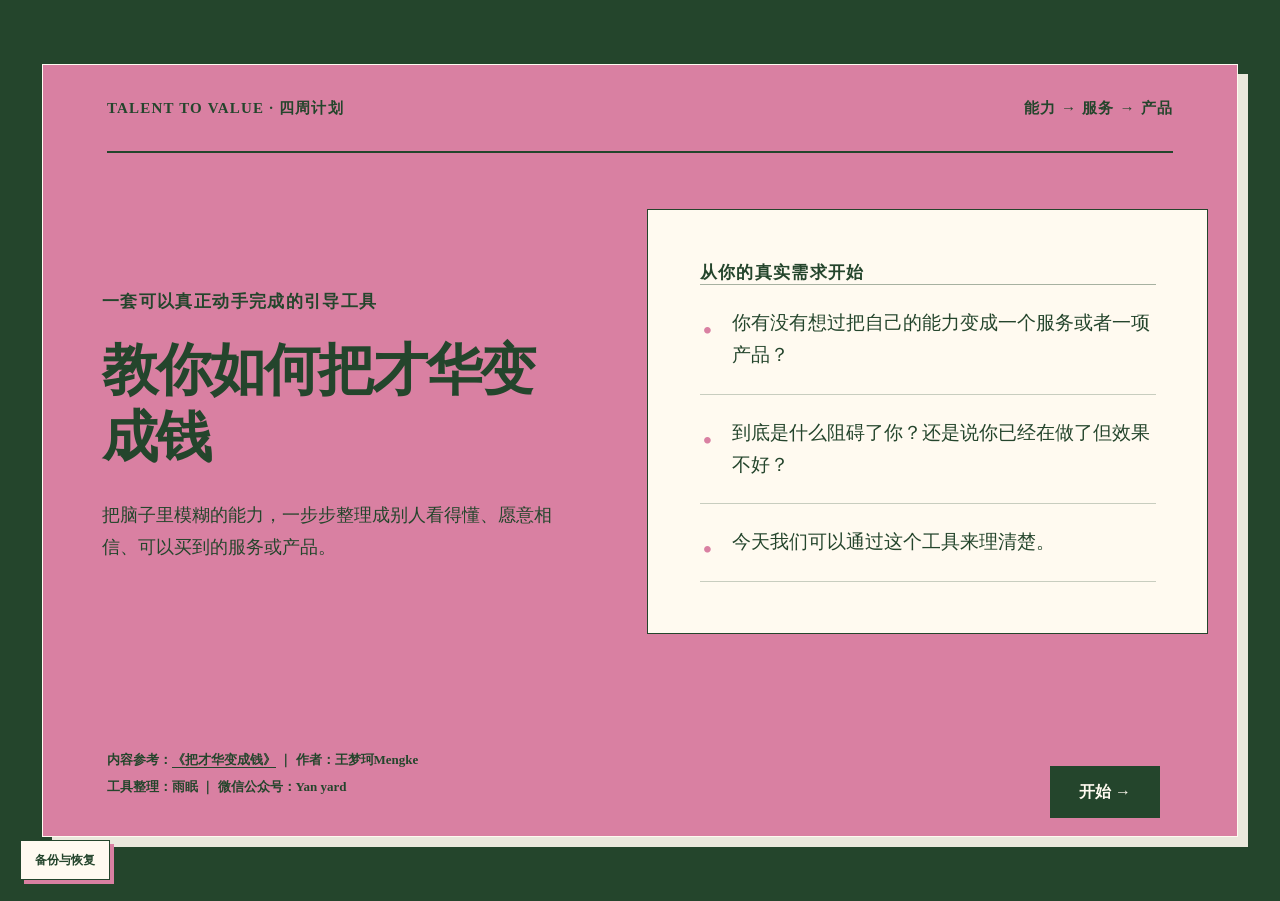
==== index.html @ 6a5c5d21 "Shorten homepage card" ====
<!DOCTYPE html><html lang="zh-CN"><head><meta charSet="utf-8"/><meta name="viewport" content="width=device-width, initial-scale=1"/><link rel="stylesheet" href="/_next/static/chunks/02-3569~0_li9.css" data-precedence="next"/><link rel="preload" as="script" fetchPriority="low" href="/_next/static/chunks/0ht900cau6_ur.js"/><script src="/_next/static/chunks/0r8nt2o8muejo.js" async=""></script><script src="/_next/static/chunks/07lhk_q6pmm3r.js" async=""></script><script src="/_next/static/chunks/turbopack-05c8c~j12fn14.js" async=""></script><script src="/_next/static/chunks/0dbhjjzl8qfwv.js" async=""></script><script src="/_next/static/chunks/00cdttue50qjl.js" async=""></script><title>教你如何把才华变成钱</title><meta name="description" content="用 28 关想清楚：你能帮谁、别人为什么信你，以及怎样把能力变成可以购买的服务或产品。"/><meta property="og:title" content="教你如何把才华变成钱"/><meta property="og:description" content="28 关，一步一步把能力变成可以购买的服务或产品。"/><meta property="og:url" content="https://talent-to-value.github.io"/><meta property="og:image" content="https://talent-to-value.github.io/og.png"/><meta property="og:image:width" content="1730"/><meta property="og:image:height" content="909"/><meta property="og:image:alt" content="教你如何把才华变成钱"/><meta property="og:type" content="website"/><meta name="twitter:card" content="summary_large_image"/><meta name="twitter:title" content="教你如何把才华变成钱"/><meta name="twitter:description" content="28 关，一步一步把能力变成可以购买的服务或产品。"/><meta name="twitter:image" content="https://talent-to-value.github.io/og.png"/><link rel="icon" href="/favicon.png"/><script src="/_next/static/chunks/03~yq9q893hmn.js" noModule=""></script></head><body><div hidden=""><!--$--><!--/$--></div><main class="mvp-home" aria-busy="true"></main><!--$--><!--/$--><script src="/_next/static/chunks/0ht900cau6_ur.js" id="_R_" async=""></script><script>(self.__next_f=self.__next_f||[]).push([0])</script><script>self.__next_f.push([1,"1:\"$Sreact.fragment\"\n2:I[39756,[\"/_next/static/chunks/0dbhjjzl8qfwv.js\"],\"default\"]\n3:I[37457,[\"/_next/static/chunks/0dbhjjzl8qfwv.js\"],\"default\"]\n4:I[47257,[\"/_next/static/chunks/0dbhjjzl8qfwv.js\"],\"ClientPageRoot\"]\n5:I[31713,[\"/_next/static/chunks/0dbhjjzl8qfwv.js\",\"/_next/static/chunks/00cdttue50qjl.js\"],\"default\"]\n8:I[97367,[\"/_next/static/chunks/0dbhjjzl8qfwv.js\"],\"OutletBoundary\"]\n9:\"$Sreact.suspense\"\nb:I[97367,[\"/_next/static/chunks/0dbhjjzl8qfwv.js\"],\"ViewportBoundary\"]\nd:I[97367,[\"/_next/static/chunks/0dbhjjzl8qfwv.js\"],\"MetadataBoundary\"]\nf:I[68027,[\"/_next/static/chunks/0dbhjjzl8qfwv.js\"],\"default\",1]\n:HL[\"/_next/static/chunks/02-3569~0_li9.css\",\"style\"]\n"])</script><script>self.__next_f.push([1,"0:{\"P\":null,\"c\":[\"\",\"\"],\"q\":\"\",\"i\":false,\"f\":[[[\"\",{\"children\":[\"__PAGE__\",{}]},\"$undefined\",\"$undefined\",16],[[\"$\",\"$1\",\"c\",{\"children\":[[[\"$\",\"link\",\"0\",{\"rel\":\"stylesheet\",\"href\":\"/_next/static/chunks/02-3569~0_li9.css\",\"precedence\":\"next\",\"crossOrigin\":\"$undefined\",\"nonce\":\"$undefined\"}],[\"$\",\"script\",\"script-0\",{\"src\":\"/_next/static/chunks/0dbhjjzl8qfwv.js\",\"async\":true,\"nonce\":\"$undefined\"}]],[\"$\",\"html\",null,{\"lang\":\"zh-CN\",\"children\":[\"$\",\"body\",null,{\"children\":[\"$\",\"$L2\",null,{\"parallelRouterKey\":\"children\",\"error\":\"$undefined\",\"errorStyles\":\"$undefined\",\"errorScripts\":\"$undefined\",\"template\":[\"$\",\"$L3\",null,{}],\"templateStyles\":\"$undefined\",\"templateScripts\":\"$undefined\",\"notFound\":[[[\"$\",\"title\",null,{\"children\":\"404: This page could not be found.\"}],[\"$\",\"div\",null,{\"style\":{\"fontFamily\":\"system-ui,\\\"Segoe UI\\\",Roboto,Helvetica,Arial,sans-serif,\\\"Apple Color Emoji\\\",\\\"Segoe UI Emoji\\\"\",\"height\":\"100vh\",\"textAlign\":\"center\",\"display\":\"flex\",\"flexDirection\":\"column\",\"alignItems\":\"center\",\"justifyContent\":\"center\"},\"children\":[\"$\",\"div\",null,{\"children\":[[\"$\",\"style\",null,{\"dangerouslySetInnerHTML\":{\"__html\":\"body{color:#000;background:#fff;margin:0}.next-error-h1{border-right:1px solid rgba(0,0,0,.3)}@media (prefers-color-scheme:dark){body{color:#fff;background:#000}.next-error-h1{border-right:1px solid rgba(255,255,255,.3)}}\"}}],[\"$\",\"h1\",null,{\"className\":\"next-error-h1\",\"style\":{\"display\":\"inline-block\",\"margin\":\"0 20px 0 0\",\"padding\":\"0 23px 0 0\",\"fontSize\":24,\"fontWeight\":500,\"verticalAlign\":\"top\",\"lineHeight\":\"49px\"},\"children\":404}],[\"$\",\"div\",null,{\"style\":{\"display\":\"inline-block\"},\"children\":[\"$\",\"h2\",null,{\"style\":{\"fontSize\":14,\"fontWeight\":400,\"lineHeight\":\"49px\",\"margin\":0},\"children\":\"This page could not be found.\"}]}]]}]}]],[]],\"forbidden\":\"$undefined\",\"unauthorized\":\"$undefined\"}]}]}]]}],{\"children\":[[\"$\",\"$1\",\"c\",{\"children\":[[\"$\",\"$L4\",null,{\"Component\":\"$5\",\"serverProvidedParams\":{\"searchParams\":{},\"params\":{},\"promises\":[\"$@6\",\"$@7\"]}}],[[\"$\",\"script\",\"script-0\",{\"src\":\"/_next/static/chunks/00cdttue50qjl.js\",\"async\":true,\"nonce\":\"$undefined\"}]],[\"$\",\"$L8\",null,{\"children\":[\"$\",\"$9\",null,{\"name\":\"Next.MetadataOutlet\",\"children\":\"$@a\"}]}]]}],{},null,false,null]},null,false,null],[\"$\",\"$1\",\"h\",{\"children\":[null,[\"$\",\"$Lb\",null,{\"children\":\"$Lc\"}],[\"$\",\"div\",null,{\"hidden\":true,\"children\":[\"$\",\"$Ld\",null,{\"children\":[\"$\",\"$9\",null,{\"name\":\"Next.Metadata\",\"children\":\"$Le\"}]}]}],null]}],false]],\"m\":\"$undefined\",\"G\":[\"$f\",[[\"$\",\"link\",\"0\",{\"rel\":\"stylesheet\",\"href\":\"/_next/static/chunks/02-3569~0_li9.css\",\"precedence\":\"next\",\"crossOrigin\":\"$undefined\",\"nonce\":\"$undefined\"}]]],\"S\":true,\"h\":null,\"s\":\"$undefined\",\"l\":\"$undefined\",\"p\":\"$undefined\",\"d\":\"$undefined\",\"b\":\"Rj_y_nBU8URbewOpEzZ4t\"}\n"])</script><script>self.__next_f.push([1,"6:{}\n7:\"$0:f:0:1:1:children:0:props:children:0:props:serverProvidedParams:params\"\n"])</script><script>self.__next_f.push([1,"c:[[\"$\",\"meta\",\"0\",{\"charSet\":\"utf-8\"}],[\"$\",\"meta\",\"1\",{\"name\":\"viewport\",\"content\":\"width=device-width, initial-scale=1\"}]]\n"])</script><script>self.__next_f.push([1,"10:I[27201,[\"/_next/static/chunks/0dbhjjzl8qfwv.js\"],\"IconMark\"]\na:null\ne:[[\"$\",\"title\",\"0\",{\"children\":\"教你如何把才华变成钱\"}],[\"$\",\"meta\",\"1\",{\"name\":\"description\",\"content\":\"用 28 关想清楚：你能帮谁、别人为什么信你，以及怎样把能力变成可以购买的服务或产品。\"}],[\"$\",\"meta\",\"2\",{\"property\":\"og:title\",\"content\":\"教你如何把才华变成钱\"}],[\"$\",\"meta\",\"3\",{\"property\":\"og:description\",\"content\":\"28 关，一步一步把能力变成可以购买的服务或产品。\"}],[\"$\",\"meta\",\"4\",{\"property\":\"og:url\",\"content\":\"https://talent-to-value.github.io\"}],[\"$\",\"meta\",\"5\",{\"property\":\"og:image\",\"content\":\"https://talent-to-value.github.io/og.png\"}],[\"$\",\"meta\",\"6\",{\"property\":\"og:image:width\",\"content\":\"1730\"}],[\"$\",\"meta\",\"7\",{\"property\":\"og:image:height\",\"content\":\"909\"}],[\"$\",\"meta\",\"8\",{\"property\":\"og:image:alt\",\"content\":\"教你如何把才华变成钱\"}],[\"$\",\"meta\",\"9\",{\"property\":\"og:type\",\"content\":\"website\"}],[\"$\",\"meta\",\"10\",{\"name\":\"twitter:card\",\"content\":\"summary_large_image\"}],[\"$\",\"meta\",\"11\",{\"name\":\"twitter:title\",\"content\":\"教你如何把才华变成钱\"}],[\"$\",\"meta\",\"12\",{\"name\":\"twitter:description\",\"content\":\"28 关，一步一步把能力变成可以购买的服务或产品。\"}],[\"$\",\"meta\",\"13\",{\"name\":\"twitter:image\",\"content\":\"https://talent-to-value.github.io/og.png\"}],[\"$\",\"link\",\"14\",{\"rel\":\"icon\",\"href\":\"/favicon.png\"}],[\"$\",\"$L10\",\"15\",{}]]\n"])</script></body></html>
---- _next/static/chunks/02-3569~0_li9.css ----
:root{--paper:#f4eedf;--paper-light:#fffaf0;--ink:#24452c;--muted:#696b61;--line:#c8c2b3;--pink:#d980a2;--pink-soft:#d980a2;--sans:-apple-system, BlinkMacSystemFont, "Segoe UI", "PingFang SC", "Hiragino Sans GB", "Microsoft YaHei", sans-serif;--serif:"Songti SC", "STSong", "Noto Serif CJK SC", Georgia, serif}*{box-sizing:border-box}html,body{min-height:100%}body{background:var(--paper);color:var(--ink);font-family:var(--sans);margin:0}button,textarea,input,select{font:inherit}button{color:inherit}button:not(:disabled){cursor:pointer}button:focus-visible,textarea:focus-visible,input:focus-visible,select:focus-visible{outline:3px solid var(--pink);outline-offset:3px}.sr-only{clip:rect(0, 0, 0, 0);white-space:nowrap;border:0;width:1px;height:1px;margin:-1px;padding:0;position:absolute;overflow:hidden}.mvp-home,.mvp-day{min-height:100dvh}.mvp-home{padding:42px}.editorial-home,.overview-frame{background:var(--paper-light);border:1px solid #24452c2e;width:min(1480px,100%);min-height:calc(100dvh - 84px);margin:0 auto;padding:0 clamp(28px,5vw,72px);box-shadow:0 18px 50px #2430271f}.home-hero-copy h1,.overview-heading h1,.day-content h1{font-family:var(--serif);letter-spacing:-.035em;margin:0;font-weight:600;line-height:1.2}.home-masthead{border-bottom:2px solid var(--ink);letter-spacing:.08em;justify-content:space-between;align-items:center;gap:24px;min-height:88px;font-family:ui-monospace,SFMono-Regular,Menlo,monospace;font-size:12px;font-weight:800;display:flex}.home-masthead button{min-height:44px;font:inherit;background:0 0;border:0;padding:0}.home-hero{grid-template-columns:minmax(0,.95fr) minmax(390px,1.05fr);align-items:center;gap:clamp(44px,7vw,100px);min-height:calc(100dvh - 260px);padding:clamp(54px,7vw,96px) 0;display:grid}.home-eyebrow,.home-card-label{letter-spacing:.08em;text-transform:uppercase;font-size:12px;font-weight:850;display:block}.home-eyebrow{color:#a74868;margin-bottom:24px}.home-hero-copy h1,.overview-heading h1{max-width:720px;font-size:clamp(38px,4.6vw,56px)}.home-hero-copy>p{max-width:610px;color:var(--muted);margin:28px 0 34px;font-size:18px;line-height:1.8}.home-hero-copy .main-button span{margin-left:18px}.home-question-card{background:var(--ink);color:var(--paper-light);padding:clamp(30px,4vw,54px)}.home-question-card .home-card-label{color:var(--pink)}.pain-list{border-top:1px solid #fffaf066;margin:28px 0 0;padding:0;list-style:none}.pain-list li{border-bottom:1px solid #fffaf040;padding:22px 0 22px 32px;font-size:17px;line-height:1.7;position:relative}.pain-list li:before{content:"•";color:var(--pink);font-size:22px;position:absolute;left:3px}.home-footer{border-top:2px solid var(--ink);justify-content:space-between;align-items:center;gap:24px;min-height:84px;font-size:13px;font-weight:750;display:flex}.home-source-footer{text-align:left;flex-direction:column;justify-content:flex-start;align-items:flex-start;gap:7px;width:min(680px,100% - 190px);min-height:52px;padding:0;font-size:13px;font-weight:800;line-height:1.55;display:flex;position:absolute;bottom:34px;left:0}.home-source-footer p{margin:0}.home-source-footer a{color:inherit;text-underline-offset:3px}.home-shell{background:var(--ink)}.home-shell .editorial-home{border-color:var(--paper-light);background:var(--pink-soft);font-family:var(--serif);box-shadow:10px 10px #fffaf0e6}.home-shell .home-hero{min-height:calc(100dvh - 173px);padding-bottom:clamp(118px,9vw,142px);position:relative}.home-shell .home-hero-copy{flex-direction:column;align-self:stretch;padding:clamp(24px,4vw,54px) 0;display:flex}.home-shell .home-eyebrow{color:var(--ink);margin-top:auto;font-size:17px}.home-shell .home-hero-copy>p{color:var(--ink)}.home-shell .home-masthead{font-family:var(--serif);font-size:15px}.home-shell .home-start-button{position:absolute;bottom:34px;right:0}.home-shell .home-question-card{border:1px solid var(--ink);background:var(--paper-light);color:var(--ink);flex-direction:column;display:flex}.home-shell .home-question-card .home-card-label{color:var(--ink);font-size:17px}.home-shell .pain-list{border-top-color:#24452c66;width:100%;margin:auto 0}.home-shell .pain-list li{border-bottom-color:#24452c40;font-size:19px}.home-shell .pain-list li:before{color:var(--pink);font-size:28px}@media (min-width:1101px){.home-shell{padding-block:64px}.home-shell .editorial-home{min-height:calc(100dvh - 128px)}.home-shell .home-hero{min-height:calc(100dvh - 217px)}.home-shell .home-hero-copy{text-align:left;align-items:flex-start;transform:translate(-5px,-69px)}.home-shell .home-question-card{width:calc(100% + 48px);transform:translate(-13px,-59px)}.home-shell .home-start-button{transform:translate(-13px,16px)}}@media (min-width:1400px){.home-shell .pain-list li{white-space:nowrap}}@media (min-width:1101px) and (max-height:820px){.home-shell{padding-block:52px}.home-shell .editorial-home{min-height:calc(100dvh - 104px)}.home-shell .home-hero{min-height:calc(100dvh - 193px)}}.main-button{border:1px solid var(--ink);background:var(--ink);min-height:52px;color:var(--paper-light);border-radius:0;padding:0 28px;font-weight:700}.main-button:disabled{cursor:not-allowed;opacity:.35}.home-actions{align-items:center;gap:20px;display:flex}.text-button{background:0 0;border:0;border-bottom:1px solid;min-height:48px;padding:0;font-weight:700}.back-link,.day-header button{background:0 0;border:0;min-height:44px;padding:0;font-weight:650}.overview-frame{padding-bottom:54px}.overview-heading{padding:54px 0 38px;display:block}.overview-copy{max-width:650px;color:var(--muted);margin:0;font-size:17px;line-height:1.75}.stage-card-grid{grid-template-columns:repeat(4,minmax(0,1fr));gap:22px;display:grid}.stage-card{border:2px solid var(--ink);min-height:340px;box-shadow:7px 7px 0 var(--ink);flex-direction:column;padding:28px;display:flex;transform:translate(-2px,-2px)}.stage-card-1,.stage-card-4{background:var(--ink);color:var(--paper-light)}.stage-card-2{background:var(--pink-soft)}.stage-card-3{background:var(--paper-light)}.stage-card-top{justify-content:space-between;gap:16px;font-family:ui-monospace,SFMono-Regular,Menlo,monospace;font-weight:850;display:flex}.stage-card h2{font-family:var(--serif);margin:48px 0 14px;font-size:29px;font-weight:600}.stage-card>p{margin:0;font-size:15px;line-height:1.65}.stage-card-output{border-top:1px solid;margin-top:auto;padding-top:22px;font-size:13px;font-weight:700;line-height:1.6}.stage-card-progress{opacity:.72;margin-top:14px;font-family:ui-monospace,SFMono-Regular,Menlo,monospace;font-size:12px}.overview-actions{justify-content:space-between;align-items:center;gap:32px;padding:30px 0 0;display:flex}.overview-actions-only{justify-content:flex-end}.week-start-card{min-height:620px}.overview-actions strong{margin-top:8px;font-size:18px;display:block}.mvp-day{background:#eee6d6;grid-template-columns:286px minmax(0,1fr);display:grid}.day-sidebar{background:var(--ink);height:100dvh;color:var(--paper-light);position:sticky;top:0;overflow-y:auto}.day-sidebar>header{border-bottom:1px solid #fffaf042;flex-wrap:wrap;justify-content:space-between;align-items:flex-start;gap:12px;min-height:92px;padding:22px 20px 16px;display:flex}.day-sidebar>header button{color:inherit;text-align:left;font-family:var(--serif);background:0 0;border:0;padding:0;font-size:17px;font-weight:650;line-height:1.4}.day-sidebar>header>span{color:var(--pink);text-align:right;flex:none;font-size:11px;font-weight:850;line-height:1.4}.day-sidebar>header .sidebar-backup-button,.day-sidebar>header .sidebar-about-button{color:var(--pink);font-family:var(--sans);white-space:nowrap;flex:calc(50% - 6px);font-size:11px;font-weight:800}.data-safety-trigger{z-index:24;border:1px solid var(--ink);background:var(--paper-light);min-height:40px;color:var(--ink);box-shadow:4px 4px 0 var(--pink);padding:0 14px;font-size:12px;font-weight:800;position:fixed;bottom:20px;left:20px}.sidebar-progress{background:#fffaf029;height:3px}.sidebar-progress span{background:var(--pink-soft);height:100%;display:block}.day-sidebar nav{padding:14px 12px 36px}.sidebar-stage{margin-bottom:18px}.sidebar-stage h2{color:#fffaf0b8;letter-spacing:.04em;gap:10px;margin:0;padding:8px 8px 10px;font-size:12px;display:flex}.sidebar-stage h2 span{color:var(--pink);white-space:nowrap}.sidebar-stage button{color:#fffaf0c7;text-align:left;background:0 0;border:0;border-bottom:1px solid #fffaf01f;grid-template-columns:28px minmax(0,1fr) auto;align-items:center;gap:7px;width:100%;min-height:54px;padding:9px 8px;display:grid}.sidebar-stage button>span{color:var(--pink);font-size:11px;font-weight:850}.sidebar-stage button strong{text-overflow:ellipsis;white-space:nowrap;font-size:12px;font-weight:650;line-height:1.35;overflow:hidden}.sidebar-stage button small{color:#fffaf080;font-size:10px}.sidebar-stage button:hover,.sidebar-stage button.is-current{color:var(--paper-light);background:#fffaf01f}.sidebar-stage button.is-current{box-shadow:inset 3px 0 0 var(--pink)}.sidebar-stage button.is-complete small{color:#b9d9b8}.sidebar-stage button.is-partial small{color:var(--pink)}.sidebar-stage .sidebar-stage-heading{color:#fffaf0b8;border-bottom:0;grid-template-columns:none;align-items:baseline;gap:10px;min-height:0;padding:8px 8px 10px;display:flex}.sidebar-stage .sidebar-stage-heading>span{color:var(--pink);letter-spacing:.04em;white-space:nowrap;font-size:12px}.sidebar-stage .sidebar-stage-heading>strong{color:inherit;letter-spacing:.04em;white-space:normal;font-size:12px;font-weight:700;overflow:visible}.sidebar-stage .sidebar-stage-heading:hover{color:var(--paper-light);background:#fffaf014}.day-workspace{min-width:0}.day-header{z-index:20;border-bottom:1px solid var(--line);-webkit-backdrop-filter:blur(12px);backdrop-filter:blur(12px);background:#f4eedff5;grid-template-columns:1fr auto;align-items:center;gap:28px;height:68px;padding:0 28px;font-size:13px;font-weight:750;display:grid;position:sticky;top:0}.day-brand{font-family:var(--serif);justify-self:start;font-size:16px}.mobile-menu-button{display:none}.day-progress{z-index:19;background:#24452c1f;height:5px;position:sticky;top:68px}.day-progress span{background:var(--pink-soft);height:100%;display:block}.day-scroll{width:min(1040px,100% - 56px);margin:0 auto;padding:24px 0 100px}.day-sheet{background:var(--paper-light);border:1px solid #24452c59}.day-orientation{padding:24px 30px}.day-kicker-row{color:#a74868;letter-spacing:.07em;justify-content:space-between;align-items:center;gap:18px;font-size:12px;font-weight:850;display:flex}.day-kicker-row strong{background:var(--pink-soft);color:var(--ink);padding:5px 9px;font-size:11px}.day-orientation>h1{max-width:760px;font-family:var(--serif);letter-spacing:-.035em;margin:10px 0 18px;font-size:clamp(29px,3.2vw,38px);font-weight:600;line-height:1.2}.day-orientation-7>h1{white-space:nowrap;max-width:none;font-size:clamp(27px,2.8vw,34px)}.day-orientation-copy{background:var(--pink-soft);padding:16px 18px;display:block}.day-orientation-copy p{color:var(--ink);margin:0;font-size:14px;font-weight:700;line-height:1.7}.day-orientation-copy strong{border-top:1px solid #24452c73;margin-top:10px;padding-top:10px;font-size:13px;line-height:1.55;display:block}.day-why{border-top:1px solid var(--ink);grid-template-columns:148px 1fr;gap:30px;padding:22px 0;display:grid}.day-why>span,.day-result>span,.question-label,.carry-card>span,.example-card>span{letter-spacing:.07em;font-size:11px;font-weight:850}.day-why p{color:var(--muted);margin:0;font-size:15px;line-height:1.8}.day-result{background:var(--pink-soft);grid-template-columns:148px 1fr;align-items:start;gap:30px;padding:18px 20px;display:grid}.day-result strong{font-size:14px;line-height:1.65}.day-content{border-top:1px solid #24452c59;width:100%;margin:0;padding:clamp(28px,4vw,44px)}.single-day-form{gap:34px;display:grid}.single-task-block{grid-template-columns:44px minmax(0,1fr);gap:20px;display:grid}.single-task-block+.single-task-block{border-top:2px solid var(--ink);padding-top:34px}.task-number{color:#a74868;padding-top:6px;font-size:12px;font-weight:900}.single-task-block h2{font-family:var(--serif);margin:0;font-size:clamp(24px,3vw,32px);font-weight:650;line-height:1.25}.single-task-block h2+p{border-left:5px solid var(--pink);background:var(--pink-soft);color:var(--ink);margin:12px 0 0;padding:11px 14px;font-size:15px;line-height:1.7}.single-task-block textarea,.single-task-block input[type=text]{margin-top:16px}.single-task-block textarea{min-height:150px}.single-day-submit{border-top:2px solid var(--ink);justify-content:space-between;align-items:center;gap:24px;padding-top:24px;display:flex}.single-day-submit p{color:var(--muted);margin:0;font-size:13px;line-height:1.6}.third-week-backup-actions{justify-content:flex-end}.third-week-backup-actions .secondary-button{min-height:52px}.worksheet-help{border-top:1px solid var(--line);border-bottom:1px solid var(--line);margin-top:18px}.worksheet-help+.worksheet-help{margin-top:-1px}.worksheet-help summary{cursor:pointer;min-height:48px;padding:14px 2px;font-size:14px;font-weight:800;line-height:1.4}.worksheet-help>p,.worksheet-help>ul{color:var(--muted);margin:0 0 18px;font-size:14px;line-height:1.75}.worksheet-help>ul{padding-left:20px}.worksheet-help textarea{min-height:132px;margin:0 0 16px}.work-title-list{gap:10px;margin-top:18px;display:grid}.work-title-row{grid-template-columns:42px minmax(0,1fr) auto;align-items:center;gap:10px;display:grid}.work-title-row>span{color:#a74868;font-size:12px;font-weight:900}.day-content .work-title-row input[type=text]{min-height:54px;margin:0;padding:12px 15px;font-size:16px}.delete-work-button{border:1px solid var(--ink);background:var(--paper);color:#9b365b;min-height:54px;padding:0 16px;font-weight:800}.task-purpose-box{border-left:6px solid var(--ink);background:var(--pink-soft);font-family:var(--serif);margin-top:14px;padding:17px 20px;font-size:19px;font-weight:700;line-height:1.65}.add-work-button{border:1px solid var(--ink);background:var(--pink-soft);min-height:48px;color:var(--ink);margin:12px 0 0 52px;padding:0 18px;font-weight:800}.add-work-button span{margin-right:4px;font-size:20px;line-height:1}.work-example-list,.result-examples>div{gap:10px;margin:0 0 18px;display:grid}.work-example-list p,.result-examples p{border-left:4px solid var(--pink);background:var(--paper);margin:0;padding:14px 16px}.work-example-list strong,.work-example-list span,.result-examples strong,.result-examples span{display:block}.work-example-list span,.result-examples span{color:var(--muted);margin-top:5px;font-size:14px;line-height:1.65}.result-writing-guide{border:1px solid var(--ink);background:var(--paper);margin-top:16px;padding:20px}.result-writing-guide>p{font-family:var(--serif);margin:0 0 18px;font-size:20px;line-height:1.65}.result-writing-guide>strong{margin-bottom:10px;display:block}.result-writing-guide ul{margin:0;padding-left:22px}.result-writing-guide li{margin-top:8px;line-height:1.75}.work-evidence-list,.result-work-list{gap:14px;margin-top:18px;display:grid}.work-evidence-row,.result-work-card{border:1px solid var(--ink);background:var(--paper);padding:20px}.work-evidence-row>header{grid-template-columns:34px minmax(0,1fr);align-items:baseline;gap:10px;display:grid}.work-evidence-row>header span{color:#a74868;font-size:12px;font-weight:900}.work-evidence-row h3,.result-work-card h3{overflow-wrap:anywhere;font-family:var(--serif);margin:0;font-size:22px;line-height:1.4}.work-evidence-fields{grid-template-columns:1fr;gap:12px;margin-top:16px;display:grid}.work-evidence-fields label>span,.result-work-card>label{font-size:13px;font-weight:850;display:block}.day-content .work-evidence-fields textarea{background:var(--paper-light);min-height:92px;margin:8px 0 0;padding:12px 14px;font-size:16px;line-height:1.7}.discard-work-button{color:#9b365b;background:0 0;border:0;border-bottom:1px solid;margin-top:14px;padding:6px 0;font-size:13px;font-weight:800}.work-evidence-row.is-discarded{color:#8c8a82;background:#e8e4da;border-color:#aaa89f}.work-evidence-row.is-discarded h3,.work-evidence-row.is-discarded .work-evidence-fields{text-decoration:line-through}.work-evidence-row.is-discarded .work-evidence-fields{opacity:.55}.result-work-card h3{border-bottom:1px solid var(--ink);padding-bottom:14px}.result-work-card ul{margin:16px 0 20px;padding-left:20px}.result-work-card li{color:var(--muted);margin-top:8px;line-height:1.65}.result-work-card li strong{color:var(--ink)}.day-content .result-work-card textarea{background:var(--paper-light);min-height:120px;margin-top:8px}.feedback-guidance-list{counter-reset:feedback-guide;gap:10px;margin:18px 0 0;padding:0;list-style:none;display:grid}.feedback-purpose{border-left:6px solid var(--pink);background:var(--pink-soft);font-family:var(--serif);margin:12px 0 16px;padding:16px 18px;font-size:18px;font-weight:700;line-height:1.7}.key-explanation{font-size:19px;line-height:1.75}.feedback-guidance-list li{border:1px solid var(--ink);background:var(--paper);counter-increment:feedback-guide;padding:16px 18px 16px 54px;position:relative}.feedback-guidance-list li:before{content:counter(feedback-guide, decimal-leading-zero);color:#a74868;font-size:12px;font-weight:900;position:absolute;top:18px;left:18px}.feedback-guidance-list strong,.feedback-guidance-list span{display:block}.feedback-guidance-list span{color:var(--muted);margin-top:6px;font-size:14px;line-height:1.7}.feedback-empty-guide{border-left:6px solid var(--pink);background:var(--pink-soft);margin-top:18px;padding:20px}.feedback-empty-guide h3{font-family:var(--serif);margin:0;font-size:21px}.feedback-empty-guide ul{margin:14px 0 0;padding-left:20px}.feedback-empty-guide li{margin-top:8px;line-height:1.75}.feedback-entry-list,.cognition-entry-list{gap:12px;margin-top:18px;display:grid}.feedback-entry-row{border:1px solid var(--ink);background:var(--paper);grid-template-columns:minmax(200px,.38fr) minmax(0,.62fr);gap:14px;padding:16px;display:grid}.feedback-entry-row label>span{margin-bottom:8px;font-size:13px;font-weight:850;display:block}.feedback-entry-row select,.cognition-entry-row select{border:1px solid var(--ink);background:var(--paper-light);width:100%;min-height:54px;color:var(--ink);border-radius:0;padding:10px 42px 10px 14px}.day-content .feedback-entry-row textarea{min-height:74px;margin:0;padding:12px 14px;font-size:15px}.linked-add-button{border:1px solid var(--ink);background:var(--pink-soft);min-height:48px;color:var(--ink);margin-top:12px;padding:0 18px;font-weight:800}.linked-add-button span{margin-right:4px;font-size:20px}.feedback-submit-actions{justify-content:space-between}.feedback-submit-actions .main-button:disabled{cursor:not-allowed;opacity:.42}.cognition-intro-panel{background:var(--pink-soft);margin-top:18px;padding:22px 24px}.cognition-intro-panel .key-explanation{color:var(--ink);background:0 0;border:0;margin:0;padding:0;font-size:19px;font-weight:750;line-height:1.8}.cognition-formula{border:1px solid var(--ink);background:var(--pink-soft);font-family:var(--serif);margin-top:18px;padding:18px 20px;font-size:22px;font-weight:700;line-height:1.5}.cognition-formula span{font-family:var(--sans);font-size:inherit;margin-right:8px;font-weight:850}.cognition-formula strong{font-weight:800}.cognition-formula.compact-formula{font-size:22px}.cognition-intro-panel .cognition-formula{background:0 0;border:0;border-top:1px solid #24452ca6;padding:18px 0 0}.example-section-title{font-family:var(--serif);margin:26px 0 12px;font-size:22px}.cognition-example-list{grid-template-columns:1fr;gap:14px;display:grid}.cognition-example-list article{border:1px solid var(--ink);background:var(--paper);padding:18px}.cognition-example-list h4{font-family:var(--serif);margin:0 0 14px;font-size:20px}.cognition-example-list p{margin:10px 0 0;padding:16px 18px;font-size:16px;line-height:1.85}.negative-example{color:var(--muted);background:#696b611f}.positive-example{border-left:5px solid var(--pink);background:var(--paper-light)}.cognition-entry-row{border:1px solid var(--ink);background:var(--paper);grid-template-columns:minmax(180px,.32fr) auto minmax(0,.68fr);align-items:start;gap:10px;padding:16px;display:grid}.cognition-entry-row>span{font-family:var(--serif);padding-top:14px;font-size:20px;font-weight:700}.day-content .cognition-entry-row textarea{min-height:110px;margin:0;padding:12px 14px;font-size:17px;line-height:1.75}.blank-day-form{place-items:center;min-height:320px;display:grid}.current-problem-panel{border-left:7px solid var(--pink);background:var(--pink-soft);grid-template-columns:max-content minmax(0,1fr);align-items:center;gap:18px;padding:20px 24px;display:grid}.current-problem-panel span{font-size:14px;font-weight:850}.current-problem-panel strong{font-family:var(--serif);font-size:21px;line-height:1.55}.representative-page-intro{border-left:7px solid var(--pink);background:var(--pink-soft);padding:22px 24px}.representative-page-intro h2{font-family:var(--serif);margin:0;font-size:25px}.representative-page-intro p{margin:12px 0 0;font-size:20px;line-height:1.75}.representative-page-intro+.representative-selection-block{margin-top:16px}.representative-day-form .trust-boundary-block{margin-top:22px;padding-top:44px}.representative-selected-problem{border-left:6px solid var(--pink);background:var(--pink-soft);margin:16px 0 14px;padding:18px 20px}.representative-selected-problem span,.representative-selected-problem strong{display:block}.representative-selected-problem span{font-size:17px;font-weight:850}.representative-selected-problem strong{font-family:var(--serif);margin-top:8px;font-size:22px;line-height:1.55}.representative-picker-list{gap:12px;margin-top:18px;display:grid}.representative-picker-list>article{border:1px solid var(--ink);background:var(--paper)}.representative-picker-list>article.is-selected{box-shadow:5px 5px 0 var(--pink)}.representative-select-button{background:var(--paper-light);width:100%;min-height:66px;color:var(--ink);text-align:left;border:0;grid-template-columns:30px minmax(0,1fr) max-content;align-items:center;gap:10px;padding:13px 16px;display:grid}.is-selected>.representative-select-button{background:var(--pink-soft)}.representative-select-button>span{font-size:21px;font-weight:900}.representative-select-button>strong{font-family:var(--serif);font-size:20px;line-height:1.45}.representative-select-button>small{font-size:12px;font-weight:850}.representative-select-button:disabled{cursor:not-allowed;opacity:.48}.representative-detail-panel{border-top:1px solid var(--ink)}.representative-detail-panel summary{cursor:pointer;padding:13px 16px;font-size:14px;font-weight:850;list-style:none}.representative-detail-panel summary:before{content:"＋";margin-right:8px}.representative-detail-panel[open] summary:before{content:"−"}.representative-detail-panel>div{gap:12px;padding:0 16px 16px;display:grid}.representative-detail-panel label>span{margin-bottom:7px;font-size:13px;font-weight:850;display:block}.day-content .representative-detail-panel textarea{background:var(--paper-light);min-height:78px;margin:0;padding:12px 14px;font-size:16px;line-height:1.7}.representative-choice-list{grid-template-columns:repeat(2,minmax(0,1fr));gap:10px;margin-top:18px;display:grid}.representative-choice-list button{border:1px solid var(--ink);background:var(--paper-light);text-align:left;grid-template-columns:28px minmax(0,1fr);align-items:center;gap:8px;min-height:62px;padding:12px 16px;display:grid}.representative-choice-list button.is-selected{background:var(--pink-soft);box-shadow:4px 4px 0 var(--ink)}.representative-choice-list button:disabled{cursor:not-allowed;opacity:.38}.representative-choice-list button>span{font-size:20px;font-weight:900}.representative-work-list{gap:14px;margin-top:18px;display:grid}.representative-work-list article{border:1px solid var(--ink);background:var(--paper);padding:20px}.representative-work-list h3{border-bottom:1px solid var(--ink);font-family:var(--serif);gap:12px;margin:0 0 16px;padding-bottom:12px;font-size:22px;display:flex}.representative-work-list h3 span{color:#a74868;font-family:var(--sans);font-size:12px}.representative-work-list label{grid-template-columns:150px minmax(0,1fr);align-items:start;gap:14px;margin-top:12px;display:grid}.representative-work-list label>span{padding-top:14px;font-size:14px;font-weight:850}.day-content .representative-work-list textarea{background:var(--paper-light);min-height:74px;margin:0;padding:12px 14px;font-size:15px}.boundary-example{border-left:5px solid var(--pink);background:var(--paper);color:var(--muted);margin:12px 0 18px;padding:14px 16px;line-height:1.7}.boundary-fields{grid-template-columns:repeat(2,minmax(0,1fr));gap:12px;display:grid}.boundary-fields label{border:1px solid var(--ink);background:var(--paper);padding:16px}.boundary-fields label>span{font-family:var(--serif);margin-bottom:10px;font-size:20px;font-weight:700;display:block}.day-content .boundary-fields textarea{background:var(--paper-light);min-height:74px;margin:0;padding:12px 14px;font-size:15px}.trust-generate-action{justify-content:center;padding:28px 0 4px;display:flex}.trust-generate-action .main-button:disabled{cursor:not-allowed;opacity:.4}.trust-page-result{border:2px solid var(--ink);background:var(--pink-soft);margin-top:22px;padding:26px;position:relative}.trust-page-result h2{font-family:var(--serif);margin:0 0 16px;font-size:30px}.day-content .trust-page-result textarea{background:var(--paper-light);min-height:180px;margin:0;padding:18px;font-size:17px;line-height:1.85}.trust-page-result>span{text-align:right;margin-top:8px;font-size:12px;font-weight:800;display:block}.merged-day-form{text-align:center;place-content:center;gap:22px;min-height:320px;display:grid}.merged-day-form>p{font-family:var(--serif);margin:0;font-size:24px}.merged-day-form>div{justify-content:center;gap:12px;display:flex}.content-writing-heading h2{letter-spacing:-.025em;white-space:nowrap;margin-bottom:4px;font-size:clamp(23px,2.4vw,28px)}.content-title-formula{border:1px solid var(--ink);background:var(--pink-soft);margin-top:20px;padding:18px 20px;font-size:18px;line-height:1.6}.content-title-formula span,.content-title-formula strong{display:block}.content-title-formula strong{font-family:var(--serif);margin-top:5px;font-size:23px}.content-title-examples{gap:9px;margin:14px 0 0;padding:0;list-style:none;display:grid}.content-title-examples li{border-left:5px solid var(--pink);background:var(--paper);padding:14px 16px;font-size:16px;line-height:1.7}.content-title-examples span{color:#a74868;margin-right:12px;font-size:12px;font-weight:900}.content-title-input{margin-top:16px;display:block}.content-title-input>span{margin-bottom:9px;font-size:14px;font-weight:850;display:block}.day-content .content-title-input input{border:1px solid var(--ink);background:var(--paper-light);width:100%;min-height:58px;color:var(--ink);margin:0;padding:13px 16px;font-size:17px}.content-title-section h2,.content-draft-section h2{font-size:28px}.content-draft-section .content-word-guide{border-left-width:4px;width:fit-content;margin-top:12px;padding:8px 12px;font-size:14px;font-weight:800}.content-paragraph-list{gap:14px;margin-top:18px;display:grid}.content-paragraph-list label{border:1px solid var(--ink);background:var(--paper);padding:18px}.content-merged-section>div{min-width:0}.day-content .content-merged-editor{background:var(--paper-light);min-height:340px;color:var(--ink);-webkit-text-fill-color:var(--ink);margin-top:18px;padding:20px;font-size:17px;line-height:1.9}.content-ai-polish-note{color:var(--muted);margin-top:9px;font-size:13px;line-height:1.6;display:block}.content-paragraph-list label>span{font-family:var(--serif);margin-bottom:10px;font-size:20px;font-weight:700;display:block}.day-content .content-paragraph-list textarea{background:var(--paper-light);min-height:150px;margin:0;padding:14px 16px;font-size:16px;line-height:1.75}.day-twenty-audit-form .single-task-block>div{min-width:0}.audit-purpose-section>div>p,.audit-usage-section>div>p{max-width:780px;color:var(--muted);margin:12px 0 0;font-size:17px;line-height:1.8}.audit-purpose-section>div>p{width:100%;max-width:none}.audit-check-list{gap:10px;margin-top:22px;display:grid}.audit-check-list>div{border:1px solid var(--ink);background:var(--paper);grid-template-columns:42px minmax(0,1fr);align-items:center;gap:12px;min-height:62px;padding:13px 18px;display:grid}.audit-check-list span{color:#a74868;font-size:12px;font-weight:900}.audit-check-list strong{font-family:var(--serif);font-size:19px;line-height:1.45}.audit-purpose-section .audit-purpose-result{border-left:6px solid var(--pink);background:var(--paper);max-width:none;color:var(--ink);font-family:var(--serif);margin-top:18px;padding:17px 20px;font-size:19px;font-weight:700}.day-twenty-one-form{gap:22px;display:grid}.day-twenty-one-intro{border-left:7px solid var(--pink);background:var(--pink-soft);font-family:var(--serif);padding:30px 32px;font-size:clamp(20px,2.1vw,25px);font-weight:650;line-height:1.8}.day-twenty-one-feedback{border:1px solid var(--ink);background:var(--paper)}.day-twenty-one-feedback summary{cursor:pointer;font-family:var(--serif);padding:20px 24px;font-size:21px;font-weight:800}.day-twenty-one-feedback[open] summary{border-bottom:1px solid var(--ink)}.day-twenty-one-feedback ul{margin:0;padding:22px 28px 24px 48px}.day-twenty-one-feedback li{margin-top:10px;font-size:17px;line-height:1.75}.day-twenty-one-feedback li:first-child{margin-top:0}.day-twenty-one-followup{border-left:5px solid var(--pink);background:var(--paper);margin:0;padding:18px 22px;font-size:17px;font-weight:750;line-height:1.7}.fourth-week-form .single-task-block>div{min-width:0}.day-twenty-four-form{gap:22px}.day-twenty-four-intro h2,.day-twenty-four-field h2{font-family:var(--serif);margin:0;font-size:clamp(24px,3vw,32px);font-weight:650;line-height:1.25}.day-twenty-four-intro>p{border-left:5px solid var(--pink);background:var(--pink-soft);margin:12px 0 0;padding:14px 18px;font-size:15px;line-height:1.7}.day-twenty-four-field{border:1px solid var(--ink);background:var(--paper);padding:24px}.day-twenty-four-field:nth-of-type(3){background:var(--paper-light)}.day-content .day-twenty-four-field textarea{min-height:110px;margin-top:16px}.compact-note{color:var(--muted);margin:12px 0 0;font-size:15px;line-height:1.75}.carried-summary,.current-offer-strip{border:1px solid var(--ink);background:var(--paper-light);grid-template-columns:190px minmax(0,1fr);margin-top:20px;display:grid}.carried-summary>span,.carried-summary>strong,.current-offer-strip>span,.current-offer-strip>strong{padding:15px 18px;line-height:1.65}.carried-summary>span,.current-offer-strip>span{background:var(--ink);color:var(--paper-light);font-size:13px;font-weight:850}.carried-summary>strong,.current-offer-strip>strong{overflow-wrap:anywhere;font-family:var(--serif);font-size:18px}.carried-summary>span:nth-of-type(2),.carried-summary>strong:nth-of-type(2){border-top:1px solid var(--ink)}.compact-line-editor{gap:10px;margin-top:18px;display:grid}.compact-line-row{border:1px solid var(--ink);background:var(--paper-light);grid-template-columns:34px minmax(0,1fr) 42px;align-items:stretch;display:grid}.compact-line-row>span{background:var(--pink-soft);color:#a74868;place-items:center;font-size:11px;font-weight:900;display:grid}.day-content .compact-line-row input[type=text]{border-width:0 0 0 1px;min-height:52px;margin:0;padding:11px 14px;font-size:15px}.compact-line-row>button{border:0;border-left:1px solid var(--ink);background:var(--paper);color:var(--muted);font-size:22px}.fourth-week-field-list{gap:12px;margin-top:18px;display:grid}.fourth-week-field-list label{border:1px solid var(--ink);background:var(--paper-light);grid-template-columns:190px minmax(0,1fr);align-items:stretch;display:grid}.fourth-week-field-list label>span{background:var(--pink-soft);align-items:center;padding:16px 18px;font-size:13px;font-weight:850;display:flex}.fourth-week-field-list select,.day-content .fourth-week-field-list input[type=text],.day-content .fourth-week-field-list textarea{border:0;border-left:1px solid var(--ink);background:var(--paper-light);width:100%;min-height:56px;color:var(--ink);border-radius:0;margin:0;padding:13px 16px;font-size:15px}.day-content .fourth-week-field-list textarea{min-height:74px}.price-context{border-left:6px solid var(--pink);background:var(--paper);margin-top:18px;padding:18px 20px}.price-context span,.price-input>span{font-size:13px;font-weight:850;display:block}.price-context p{font-family:var(--serif);margin:8px 0 0;font-size:18px;line-height:1.7}.price-input{border:1px solid var(--ink);background:var(--pink-soft);grid-template-columns:90px minmax(0,1fr);align-items:center;margin-top:16px;padding:18px;display:grid}.day-content .price-input input[type=text]{background:var(--paper-light);margin:0;padding:13px 16px}.purchase-evidence-list,.buyer-test-list{gap:12px;margin-top:20px;display:grid}.purchase-evidence-row,.buyer-test-row{border:1px solid var(--ink);background:var(--paper);grid-template-columns:34px minmax(0,.75fr) minmax(0,1fr);gap:14px;padding:16px;display:grid}.purchase-evidence-row>span,.buyer-test-row>span{color:#a74868;padding-top:12px;font-size:11px;font-weight:900}.purchase-evidence-row label>span,.buyer-test-row label>span{margin-bottom:7px;font-size:12px;font-weight:850;display:block}.day-content .purchase-evidence-row input[type=text],.day-content .buyer-test-row input[type=text],.day-content .buyer-test-row textarea{background:var(--paper-light);min-height:52px;margin:0;padding:11px 13px;font-size:14px}.day-content .buyer-test-row textarea{min-height:76px}.day-content .full-width-input{min-height:58px;margin-top:16px}.centered-action{margin:24px auto;display:block}.purchase-page-editor{position:relative}.day-content .purchase-page-editor textarea{background:var(--paper-light);min-height:320px;margin:0;padding:20px 20px 46px;font-size:16px;line-height:1.85}.purchase-page-editor>span{background:var(--paper-light);color:var(--muted);padding:3px 8px;font-size:12px;font-weight:850;position:absolute;bottom:12px;right:14px}.purchase-page-preview{white-space:pre-wrap;overflow-wrap:anywhere;background:var(--paper-light);color:var(--ink);font-family:var(--serif);margin:0;padding:20px;font-size:15px;line-height:1.8;overflow:auto}.purchase-share-actions{flex-wrap:wrap;gap:10px;margin-top:16px;display:flex}.purchase-share-actions .secondary-button{background:var(--paper-light);min-width:190px}.purchase-share-actions .secondary-button:disabled{cursor:not-allowed;opacity:.38}.purchase-share-actions+.copy-message{color:#a74868;margin:10px 0 0;font-size:13px;font-weight:750}.revision-signal-grid{grid-template-columns:repeat(3,minmax(0,1fr));gap:10px;margin:18px 0;display:grid}.revision-signal-grid button{border:1px solid var(--ink);background:var(--paper-light);min-height:54px;color:var(--ink);padding:10px 12px;font-size:13px;font-weight:750}.revision-signal-grid button.is-selected{background:var(--pink-soft);box-shadow:inset 0 -4px 0 var(--pink)}.waiting-feedback-note{border-left:5px solid var(--pink);background:var(--paper);margin:4px 0 0;padding:15px 18px;font-size:15px;line-height:1.7}.market-result-details{border:1px solid var(--ink);background:var(--paper)}.market-result-details summary{cursor:pointer;font-family:var(--serif);padding:19px 22px;font-size:19px;font-weight:750;list-style-position:inside}.market-result-details[open] summary{border-bottom:1px solid var(--ink)}.market-result-details>div{padding:20px 22px 22px}.market-result-details p{color:var(--muted);margin:0;font-size:14px;line-height:1.7}.day-content .market-result-details textarea{background:var(--paper-light);min-height:96px;margin-top:14px}.program-complete-page{padding-top:64px;padding-bottom:64px}.program-complete-card{border:2px solid var(--paper-light);background:var(--pink-soft);width:min(1180px,100%);padding:clamp(42px,6vw,78px);position:relative;box-shadow:10px 10px #fffaf0e6}.program-complete-card>span{letter-spacing:.08em;font-size:12px;font-weight:900}.program-complete-card>h1{font-family:var(--serif);margin:20px 0 0;font-size:clamp(44px,6vw,76px);font-weight:600;line-height:1.1}.program-complete-card>p{max-width:760px;margin:20px 0 0;font-size:18px;line-height:1.75}.program-result-list{grid-template-columns:repeat(2,minmax(0,1fr));gap:12px;margin-top:30px;display:grid}.program-result-list article{border:1px solid var(--ink);background:var(--paper-light);grid-template-columns:38px minmax(0,1fr);align-items:center;gap:12px;min-height:92px;padding:20px;display:grid}.program-result-list span{color:#a74868;font-size:12px;font-weight:900}.program-result-list strong{font-family:var(--serif);font-size:20px}.program-complete-card .program-complete-note{border-left:6px solid var(--ink);background:#fffaf080;max-width:none;padding:17px 20px;font-weight:750}.program-complete-actions{justify-content:flex-end;gap:12px;margin-top:28px;display:flex}.audit-usage-steps{gap:10px;margin:20px 0 0;padding:0;list-style:none;display:grid}.audit-usage-steps li{background:var(--paper);grid-template-columns:34px minmax(0,1fr);align-items:start;gap:12px;padding:14px 18px;display:grid}.audit-usage-steps li>span{background:var(--pink-soft);place-items:center;width:26px;height:26px;font-size:12px;font-weight:900;display:grid}.audit-usage-steps p{margin:0;font-size:16px;line-height:1.7}.audit-prompt-panel{border:1px solid var(--ink);background:var(--paper-light);margin-top:24px}.audit-prompt-toolbar{justify-content:space-between;align-items:center;gap:16px;min-height:68px;padding:10px 12px 10px 20px;display:flex}.audit-prompt-panel.is-open .audit-prompt-toolbar{border-bottom:1px solid var(--ink)}.audit-expand-button,.audit-copy-button{min-height:46px;color:var(--ink);border:0;font-weight:850}.audit-expand-button{background:0 0;align-items:center;gap:10px;padding:0;font-size:17px;display:inline-flex}.audit-expand-button>span{border:1px solid var(--ink);place-items:center;width:25px;height:25px;font-size:18px;line-height:1;display:grid}.audit-copy-button{background:var(--pink-soft);min-width:128px;padding:0 18px}.audit-copy-button:hover,.audit-copy-button:focus-visible{background:var(--ink);color:var(--paper-light)}.audit-prompt-content{white-space:pre-wrap;overflow-wrap:anywhere;max-height:480px;color:var(--ink);margin:0;padding:22px;font-family:inherit;font-size:14px;line-height:1.75;overflow:auto}.audit-final-article-list{gap:22px;margin-top:24px;display:grid}.audit-final-heading{justify-content:space-between;align-items:center;gap:20px;display:flex}.audit-final-heading .refresh-previous-button{margin-top:0}.audit-final-note{border-left:6px solid var(--pink);background:var(--pink-soft);width:100%;color:var(--ink);margin:20px 0 0;padding:15px 18px;font-size:17px;line-height:1.7}.audit-final-article{border:1px solid var(--ink);background:var(--paper);padding:20px}.audit-final-article h3{font-family:var(--serif);margin:0 0 12px;font-size:23px;font-weight:750}.audit-final-editor{position:relative}.day-content .audit-final-editor textarea,.day-content .audit-final-editor textarea:focus,.day-content .audit-final-editor textarea:active{visibility:visible;min-height:250px;text-shadow:none;margin:0;padding:18px 18px 42px;font-size:16px;line-height:1.8;color:#24452c!important;caret-color:#24452c!important;-webkit-text-fill-color:#24452c!important;opacity:1!important;background:#fffaf0!important}.day-content .audit-final-editor textarea::selection{background:var(--pink-soft);color:#24452c;-webkit-text-fill-color:#24452c}.audit-final-editor>span{background:var(--paper-light);color:var(--muted);padding:3px 7px;font-size:12px;font-weight:800;position:absolute;bottom:12px;right:14px}.saved-answer{background:var(--paper);white-space:pre-line;overflow-wrap:anywhere;padding:14px 16px}.candidate-chips{flex-wrap:wrap;gap:8px;margin:0 0 18px;display:flex}.candidate-chips button{border:1px solid var(--ink);text-align:left;background:0 0;min-height:42px;padding:8px 12px;font-size:13px;font-weight:700;line-height:1.45}.candidate-chips button:hover,.candidate-chips button.is-selected{background:var(--ink);color:var(--paper-light)}.answer-row{border:1px solid var(--ink);background:var(--paper-light);grid-template-columns:minmax(160px,.34fr) minmax(0,1fr);align-items:stretch;min-height:76px;display:grid}.answer-row>span,.answer-row>strong{align-items:center;padding:18px 20px;line-height:1.6;display:flex}.answer-row>span{background:var(--ink);color:var(--paper-light);font-size:13px;font-weight:850}.day-three-form .answer-row>span,.day-four-form .answer-row>span{font-size:16px}.answer-row>strong{overflow-wrap:anywhere;font-family:var(--serif);font-size:18px}.compact-answer-row{margin-bottom:2px}.compact-task-block .task-number{padding-top:28px}.problem-examples{margin-bottom:18px}.full-select,.evidence-builder select{border:1px solid var(--ink);background:var(--paper-light);width:100%;min-height:56px;color:var(--ink);border-radius:0;margin-top:16px;padding:0 48px 0 16px;font-size:15px}.generate-button{margin-top:16px}.sentence-formula{border-left:5px solid var(--pink);background:var(--paper);margin-top:18px;padding:14px 16px}.sentence-formula span{color:#a74868;letter-spacing:.08em;font-size:11px;font-weight:900;display:block}.sentence-formula p{font-family:var(--serif);margin:6px 0 0;font-size:16px;font-weight:650;line-height:1.7}.day-four-form .sentence-formula{background:var(--pink-soft);border-left:0;width:100%;margin:18px 0 20px;padding:22px 20px}.day-four-form .sentence-formula span{color:var(--ink);letter-spacing:0;text-transform:none;font-size:14px}.day-four-form .sentence-formula p{text-align:center;margin-top:12px;font-size:clamp(19px,2.1vw,25px);font-weight:800}.value-sentence-inputs{grid-template-columns:repeat(2,minmax(0,1fr));gap:14px;margin-bottom:14px;display:grid}.value-sentence-inputs label{margin:0!important}.value-sentence-inputs label>span:first-child{font-size:13px;font-weight:800;display:block}.value-sentence-inputs .full-select,.value-sentence-inputs input[type=text]{width:100%;min-height:54px;margin-top:8px}.day-content .candidate-draft-textarea{height:128px;min-height:128px;padding:16px}.center-action{justify-content:center;display:flex}.center-action .secondary-button{margin-top:16px}.generate-button:disabled,.draft-editor .secondary-button:disabled,.statement-copy-button:disabled{cursor:not-allowed;opacity:.38}.draft-editor{border:1px solid var(--ink);background:var(--paper);margin-top:22px;padding:20px}.draft-editor label{margin:0!important}.draft-editor textarea{min-height:120px;margin-top:10px}.draft-editor .secondary-button{margin-top:14px}.introduction-pool{gap:10px;margin-top:18px;display:grid}.introduction-candidate{border:1px solid var(--line);background:var(--paper-light);text-align:left;grid-template-columns:38px minmax(0,1fr) auto;align-items:center;gap:14px;min-height:74px;padding:12px 14px;display:grid}.introduction-candidate>span{color:#a74868;font-size:12px;font-weight:900}.introduction-candidate.selected{border-color:var(--ink);background:var(--pink-soft)}.candidate-select-button{min-width:0;color:inherit;text-align:left;background:0 0;border:0;flex-direction:column;align-items:flex-start;gap:3px;padding:4px 0;display:flex}.candidate-select-button strong{overflow-wrap:anywhere;font-size:14px;line-height:1.65}.candidate-select-button small{color:var(--muted);font-size:11px;font-weight:800}.candidate-actions{gap:6px;display:flex}.candidate-actions button{border:1px solid var(--ink);min-height:34px;color:var(--ink);background:0 0;padding:5px 9px;font-size:11px;font-weight:800}.introduction-candidate>input[type=text]{border:1px solid var(--ink);background:var(--paper-light);width:100%;min-height:44px;margin:0;padding:10px 12px}.introduction-candidate.removed{border-color:var(--line);background:var(--paper);color:var(--muted);opacity:.62}.introduction-candidate.removed .candidate-select-button strong{text-decoration:line-through}.introduction-candidate.removed .candidate-actions button{border-color:var(--muted);color:var(--muted)}.evidence-builder{border:1px solid var(--ink);background:var(--paper);grid-template-columns:auto minmax(180px,.8fr) auto minmax(220px,1.2fr);align-items:center;gap:10px;margin-top:20px;padding:18px;display:grid}.evidence-builder>span{font-family:var(--serif);font-size:17px;font-weight:700}.evidence-builder select,.evidence-builder input[type=text]{min-height:52px;margin:0;padding:12px 14px;font-size:14px}.evidence-preview{border-left:5px solid var(--pink);background:var(--paper-light);font-family:var(--serif);margin-top:14px;padding:18px 20px;font-size:17px;font-weight:650;line-height:1.75}.evidence-formula{background:var(--pink-soft);width:100%;margin:18px 0 20px;padding:22px 24px}.evidence-formula>span{font-size:14px;font-weight:900;display:block}.evidence-formula p{font-family:var(--serif);margin:8px 0 0;font-size:19px;font-weight:650;line-height:1.75}.evidence-formula>span+p{margin-top:16px}.evidence-formula u{-webkit-text-decoration-color:var(--ink);text-decoration-color:var(--ink);text-underline-offset:5px;font-weight:800;text-decoration-thickness:2px}.day-content .evidence-sentence-textarea{min-height:112px;margin-top:10px}.context-panel{border:1px solid var(--ink);background:var(--paper);grid-template-columns:repeat(2,minmax(0,1fr));gap:20px;padding:22px;display:grid}.context-panel div{min-width:0}.context-panel span,.generated-sentence>span{color:#a74868;letter-spacing:.06em;margin-bottom:8px;font-size:11px;font-weight:850;display:block}.context-panel strong{overflow-wrap:anywhere;font-size:14px;line-height:1.65;display:block}.visible-candidates{margin:16px 0}.single-task-block label:not(.sr-only){margin-top:16px;font-size:13px;font-weight:800;display:block}.formula-panel{border-left:5px solid var(--pink);background:var(--paper);margin-top:18px;padding:20px}.formula-panel strong,.formula-panel p{line-height:1.75;display:block}.formula-panel p{color:var(--muted);margin:12px 0 0;font-size:14px}.formula-fields{grid-template-columns:repeat(3,minmax(0,1fr));gap:12px;margin-top:20px;display:grid}.formula-fields label{margin-top:0!important}.formula-readonly{border:1px solid var(--line);background:var(--paper);align-content:start;gap:8px;min-width:0;padding:12px 14px;display:grid}.formula-readonly>span{min-height:40px;color:var(--ink-muted);font-size:13px;font-weight:800;line-height:1.5}.formula-readonly>strong{overflow-wrap:anywhere;font-size:14px;font-weight:700;line-height:1.55}.formula-fields label>span{min-height:40px;line-height:1.5;display:block}.formula-fields input[type=text]{margin-top:8px;padding:14px;font-size:15px}.generated-sentence{border:1px solid var(--ink);background:var(--paper-light);margin-top:20px;padding:18px}.generated-sentence p{overflow-wrap:anywhere;margin:0;font-size:16px;font-weight:700;line-height:1.75}.generated-sentence .secondary-button{margin-top:16px}.generated-sentence .secondary-button:disabled{cursor:not-allowed;opacity:.35}.assembly-intro{background:var(--pink-soft);justify-content:space-between;align-items:center;gap:18px;padding:20px 22px;display:flex}.assembly-intro strong{font-family:var(--serif);font-size:20px;display:block}.assembly-intro p{color:var(--ink);margin:0;font-size:14px;font-weight:700;line-height:1.7}.refresh-previous-button{background:var(--paper-light);flex:none;min-height:44px}.day-six-part>div{border:1px solid var(--ink);border-left:8px solid var(--pink);background:var(--paper-light);box-shadow:5px 5px 0 var(--pink);padding:20px 22px}.day-six-part.tone-rose>div,.day-six-part.tone-paper>div{background:var(--paper-light)}.day-six-part h2{border-bottom:1px solid var(--ink);padding-bottom:14px}.day-content textarea.auto-grow-textarea{resize:none;min-height:74px;overflow-y:hidden}.day-six-part textarea,.day-six-part input[type=text]{background:var(--paper-light)}.problem-field-list{gap:10px;margin-top:18px;display:grid}.problem-field-list label{grid-template-columns:132px minmax(0,1fr);align-items:center;gap:14px;margin:0!important;display:grid!important}.problem-field-list label>span,.tester-fields label>span{font-size:12px;font-weight:800;line-height:1.5;display:block}.problem-field-list input[type=text]{margin-top:0;padding:14px;font-size:15px}.service-statement-result>h2{font-family:var(--serif);margin:0 0 16px;font-size:clamp(28px,3vw,38px);font-weight:650;line-height:1.25}.assembly-preview{border:2px solid var(--ink);background:var(--pink-soft);min-height:180px;padding:24px 24px 42px;position:relative}.assembly-preview>div{border-bottom:1px solid var(--ink);justify-content:space-between;align-items:center;gap:16px;padding:14px 18px;display:flex}.assembly-preview span,.assembly-preview strong{font-size:12px}.assembly-preview>p{white-space:pre-line;overflow-wrap:anywhere;font-family:var(--serif);margin:0;font-size:19px;line-height:1.8}.assembly-preview>.structured-statement{border-bottom:0;padding:0;display:block}.structured-statement .statement-value-line,.structured-statement .statement-evidence-line{white-space:pre-line;overflow-wrap:anywhere;font-family:var(--serif);margin:0;font-size:19px;line-height:1.8}.structured-statement .statement-value-line{border-bottom:1px solid #24452c80;padding-bottom:20px;font-size:20px;font-weight:650}.structured-statement .statement-detail-row{background:var(--paper-light);border:1px solid #24452c59;grid-template-columns:118px minmax(0,1fr);align-items:start;gap:16px;margin:16px 0 0;padding:15px 18px;display:grid}.structured-statement .statement-detail-row>strong,.structured-statement .statement-detail-row>span,.structured-statement .statement-detail-row li{font-family:var(--serif);font-size:18px;line-height:1.8}.structured-statement .statement-detail-row ul{gap:5px;margin:0;padding-left:22px;list-style:outside;display:grid}.structured-statement .statement-detail-row li:before{content:none}.structured-statement .statement-detail-row li::marker{color:#a74868;font-size:.9em}.structured-statement .statement-evidence-line{border-top:1px solid #24452c80;margin-top:20px;padding-top:20px}.assembly-preview .statement-result-editor{border:1px solid var(--ink);background:var(--paper-light);width:100%;min-height:122px;color:var(--ink);font-family:var(--serif);margin:0;padding:18px;font-size:18px;line-height:1.75}.structured-statement-editor .statement-value-editor,.structured-statement-editor .statement-evidence-editor,.structured-statement-editor .statement-detail-row textarea,.structured-statement-editor .statement-detail-row input[type=text]{border:1px solid var(--ink);background:var(--paper-light);width:100%;color:var(--ink);font-family:var(--serif);margin:0;padding:12px 14px;font-size:17px;line-height:1.75}.structured-statement-editor .statement-value-editor{min-height:96px;padding:14px 16px}.structured-statement-editor .statement-detail-row textarea{min-height:74px}.statement-problem-editor-list{gap:9px;display:grid}.structured-statement-editor .statement-evidence-editor{min-height:96px;margin-top:20px}.assembly-preview>span{font-size:11px;font-weight:800;position:absolute;bottom:12px;right:16px}.statement-edit-actions{flex-wrap:wrap;justify-content:center;align-items:center;gap:10px;margin-top:16px;display:flex}.statement-edit-actions .secondary-button{min-width:230px}.edit-statement-button:disabled{cursor:not-allowed;opacity:.42}.submit-only{justify-content:flex-end}.day-seven-purpose,.day-seven-instructions{border-left:6px solid var(--pink);background:var(--paper);padding:20px 22px}.day-seven-purpose h2,.day-seven-instructions h2{font-family:var(--serif);margin:0;font-size:24px;font-weight:650}.day-seven-purpose p,.day-seven-instructions p{margin:10px 0 0;font-size:16px;line-height:1.75}.day-seven-instructions ul{gap:8px;margin:14px 0 0;padding-left:24px;display:grid}.day-seven-instructions li{font-size:16px;line-height:1.65}.day-seven-instructions li::marker{color:#a74868}.test-message-panel,.copy-message{border:1px solid var(--ink);background:var(--paper)}.test-message-heading{border-bottom:1px solid var(--ink);padding:16px 18px}.test-message-heading span,.test-message-heading strong{display:block}.test-message-heading span{color:#a74868;letter-spacing:.06em;font-size:11px;font-weight:850}.test-message-heading strong{margin-top:7px;font-size:15px}.test-statement{white-space:pre-line;overflow-wrap:anywhere;font-family:var(--serif);margin:0;padding:22px;font-size:17px;line-height:1.8}.test-statement-preview{min-height:0;margin:22px}.final-statement-panel{margin-top:16px}.final-statement-preview .final-statement-editor{min-height:190px}.statement-copy-button{margin:0 22px 22px}.copy-message{background:var(--paper-light);margin-top:18px;padding:18px}.copy-message p{white-space:pre-wrap;overflow-wrap:anywhere;margin:0;font-size:14px;line-height:1.75}.copy-message .secondary-button{margin-top:16px}.copy-message .secondary-button:disabled{cursor:not-allowed;opacity:.35}.feedback-record-list{gap:12px;margin-top:18px;display:grid}.feedback-record{border:1px solid var(--line);background:var(--paper-light);grid-template-columns:34px minmax(150px,.34fr) minmax(0,1fr);align-items:start;gap:14px;padding:16px;display:grid}.feedback-record>span{color:#a74868;padding-top:14px;font-size:11px;font-weight:900}.feedback-record label{margin:0!important}.feedback-record label>strong{font-size:12px;display:block}.feedback-record input[type=text],.feedback-record textarea{margin-top:8px;padding:12px 14px;font-size:14px}.feedback-record textarea{min-height:92px}.ai-prompt-panel .copy-message{margin:0 0 18px}.week-finish-submit .main-button{min-height:58px}.week-transition-page{background:var(--ink);place-items:center;min-height:100dvh;padding:42px;display:grid}.week-complete-page{font-family:var(--serif)}.week-checklist-page{padding-top:64px;padding-bottom:76px;display:block;overflow-y:auto}.week-checklist-card,.week-complete-card{border:2px solid var(--paper-light);background:var(--pink-soft);width:min(1280px,100%);padding:clamp(40px,7vw,88px);box-shadow:10px 10px #fffaf0e6}.week-checklist-card{margin:0 auto;padding:clamp(42px,5vw,72px)}.week-checklist-heading>span,.week-complete-card>span{color:var(--ink);letter-spacing:.08em;font-size:12px;font-weight:900}.week-checklist-heading h1{max-width:none;font-family:var(--serif);letter-spacing:-.035em;white-space:nowrap;margin:20px 0 0;font-size:clamp(34px,4vw,52px);font-weight:600;line-height:1.15}.week-two-checklist-card .week-checklist-heading h1{white-space:nowrap;max-width:none;font-size:clamp(36px,4vw,52px)}.week-checklist-heading p{margin:18px 0 0;font-size:16px;line-height:1.75}.week-checklist-list{grid-template-columns:1fr;gap:16px;margin-top:32px;display:grid}.week-checklist-list article{border:1px solid var(--ink);background:var(--paper-light);min-height:190px;padding:24px 26px}.week-checklist-list article.is-missing{background:var(--paper)}.week-two-checklist-list article:nth-child(odd){background:var(--paper-light)}.week-two-checklist-list article:nth-child(2n){background:var(--paper)}.week-three-checklist-list{gap:12px}.week-three-checklist-item{border:1px solid var(--ink);background:var(--paper-light)}.week-three-checklist-item:nth-child(2n),.week-three-checklist-item.is-missing{background:var(--paper)}.week-three-checklist-item summary{cursor:pointer;padding:24px 26px;list-style:none}.week-three-checklist-item summary::-webkit-details-marker{display:none}.week-three-checklist-item summary:hover{background:#e394b21f}.week-checklist-toggle{align-self:center;color:var(--ink)!important;font-size:13px!important}.week-checklist-toggle .when-open,.week-three-checklist-item[open] .week-checklist-toggle .when-closed{display:none}.week-three-checklist-item[open] .week-checklist-toggle .when-open{display:inline}.week-three-checklist-content{border-top:1px solid #234b303d;padding:0 26px 26px 60px}.week-three-checklist-content p{white-space:pre-line;overflow-wrap:anywhere;font-family:var(--serif);margin:22px 0 0;font-size:17px;line-height:1.8}.week-checklist-label{grid-template-columns:auto minmax(0,1fr) auto;align-items:start;gap:16px;display:grid}.week-checklist-label>span,.week-checklist-label small{color:#a74868;letter-spacing:.06em;font-size:11px;font-weight:900}.week-checklist-label small{margin-top:7px;display:block}.week-checklist-label h2{font-family:var(--serif);margin:0;font-size:24px;line-height:1.4}.week-checklist-list article>p{white-space:pre-line;overflow-wrap:anywhere;font-family:var(--serif);margin:24px 0 0 34px;font-size:17px;line-height:1.75}.checklist-edit-button{min-height:36px;color:var(--ink);background:0 0;border:0;border-bottom:1px solid;padding:0 6px;font-size:13px;font-weight:800}.week-checklist-editor{border:1px solid var(--ink);background:var(--paper);width:calc(100% - 34px);min-height:110px;color:var(--ink);font-family:var(--serif);margin:20px 0 0 34px;padding:16px 18px;font-size:17px;line-height:1.75}.week-checklist-actions{justify-content:flex-end;align-items:center;gap:12px;margin-top:28px;display:flex}.week-complete-card{flex-direction:column;justify-content:center;align-items:flex-start;min-height:540px;display:flex;position:relative;overflow:hidden}.week-firework{pointer-events:none;width:132px;height:132px;position:absolute;top:52px;right:62px}.week-firework i{background:var(--ink);transform-origin:50% 0;width:3px;height:42px;position:absolute;top:50%;left:50%}.week-firework i:nth-child(2n){background:var(--paper-light);height:30px}.week-firework i:first-child{transform:rotate(0)translateY(16px)}.week-firework i:nth-child(2){transform:rotate(30deg)translateY(16px)}.week-firework i:nth-child(3){transform:rotate(60deg)translateY(16px)}.week-firework i:nth-child(4){transform:rotate(90deg)translateY(16px)}.week-firework i:nth-child(5){transform:rotate(120deg)translateY(16px)}.week-firework i:nth-child(6){transform:rotate(150deg)translateY(16px)}.week-firework i:nth-child(7){transform:rotate(180deg)translateY(16px)}.week-firework i:nth-child(8){transform:rotate(210deg)translateY(16px)}.week-firework i:nth-child(9){transform:rotate(240deg)translateY(16px)}.week-firework i:nth-child(10){transform:rotate(270deg)translateY(16px)}.week-firework i:nth-child(11){transform:rotate(300deg)translateY(16px)}.week-firework i:nth-child(12){transform:rotate(330deg)translateY(16px)}.week-firework b{border:3px solid var(--ink);background:var(--pink-soft);border-radius:50%;width:12px;height:12px;position:absolute;top:50%;left:50%;transform:translate(-50%,-50%)}.week-complete-card h1{max-width:none;font-family:var(--serif);letter-spacing:-.045em;white-space:nowrap;margin:22px 0 0;font-size:clamp(38px,4vw,56px);font-weight:600;line-height:1.08}.week-complete-card p{max-width:620px;color:var(--ink);margin:24px 0 32px;font-size:17px;line-height:1.8}.next-week-preview{border:1px solid var(--ink);background:var(--paper-light);width:100%;margin-top:28px;padding:24px 26px}.next-week-preview strong{font-family:var(--serif);font-size:26px;font-weight:900;display:block}.week-complete-card .next-week-preview p{max-width:none;margin:12px 0 0;font-size:18px;line-height:1.7}.next-week-preview ul{margin:12px 0 0;padding-left:22px}.next-week-preview li{margin-top:7px;font-size:18px;line-height:1.65}.next-week-preview p b,.next-week-preview li b{font-weight:900}.next-week-button{margin:40px 0 0 auto}.week-three-complete-card{min-height:720px}.week-four-preview{min-height:360px;margin-top:34px;padding:30px 34px 34px}.week-complete-card .week-four-preview p{margin-top:26px}.week-four-preview ul{gap:10px;margin-top:24px;display:grid}.week-four-preview li{margin-top:0;line-height:1.75}.week-three-complete-card .next-week-button{margin-top:48px}.tester-list{gap:10px;margin-top:18px;display:grid}.tester-card{border:1px solid var(--line);background:var(--paper-light)}.tester-card summary{cursor:pointer;justify-content:space-between;align-items:center;gap:16px;min-height:56px;padding:12px 16px;display:flex}.tester-card summary span{color:#a74868;font-size:12px;font-weight:800}.tester-card[open] summary{border-bottom:1px solid var(--line);background:var(--paper)}.tester-fields{grid-template-columns:repeat(3,minmax(0,1fr));gap:14px;padding:18px;display:grid}.tester-fields label{margin:0!important}.tester-fields label:first-child{grid-column:1/-1}.tester-fields input[type=text],.tester-fields textarea{margin-top:8px;padding:14px;font-size:14px}.tester-fields textarea{min-height:120px}.feedback-columns{grid-template-columns:repeat(3,minmax(0,1fr));gap:12px;margin-top:18px;display:grid}.feedback-columns>div{border:1px solid var(--line);background:var(--paper);min-width:0;padding:16px}.feedback-columns>div>strong{font-size:14px;line-height:1.5;display:block}.feedback-columns ul{margin:14px 0 0;padding:0;list-style:none}.feedback-columns li{border-top:1px solid var(--line);overflow-wrap:anywhere;color:var(--muted);padding:10px 0;font-size:13px;line-height:1.6}.feedback-columns li span{color:var(--ink);margin-bottom:4px;font-size:11px;font-weight:850;display:block}.carried-answer{border:1px solid var(--line);background:var(--paper);margin:0;padding:0 16px}.carried-answer .saved-answer{background:0 0;padding:0}.worksheet-count,.empty-inline{color:var(--muted);margin:11px 0 0;font-size:13px;font-weight:700;line-height:1.6}.empty-inline{border:1px dashed var(--line);padding:16px;font-weight:600}.worksheet-selection{margin-top:16px}.action-toggle{border:1px solid var(--ink);background:0 0;min-height:48px;margin-top:18px;padding:0 18px;font-weight:800}.action-toggle.is-done{background:var(--ink);color:var(--paper-light)}.day-content>.back-link{margin-bottom:28px}.day-content h1{max-width:760px;font-size:clamp(28px,4vw,38px)}.question-label{color:#a74868;margin-bottom:14px;display:block}.day-content textarea,.day-content input[type=text]{border:1px solid var(--ink);background:var(--paper-light);width:100%;color:var(--ink);resize:vertical;border-radius:0;margin-top:24px;padding:20px;font-size:17px;line-height:1.75}.day-content textarea{min-height:220px}.day-content textarea::placeholder,.day-content input::placeholder{color:#99998f}.day-content .draft-editor textarea{min-height:120px;margin-top:10px}.day-content .evidence-builder input[type=text]{min-height:52px;margin:0;padding:12px 14px;font-size:14px}.day-content .problem-field-list input[type=text]{margin-top:0;padding:14px;font-size:15px}.day-content .feedback-record input[type=text],.day-content .feedback-record textarea{margin-top:8px;padding:12px 14px;font-size:14px}.day-content .feedback-record textarea{min-height:92px}.step-actions{justify-content:flex-end;gap:12px;margin-top:28px;display:flex}.secondary-button{border:1px solid var(--ink);min-height:52px;color:var(--ink);background:0 0;padding:0 22px;font-weight:750}.question-intro{max-width:780px;color:var(--muted);margin:16px 0 24px;font-size:17px;line-height:1.7}.carry-card,.example-card,.choice-guide,.empty-choice,.fallback-card{border:1px solid var(--line);margin:22px 0;padding:20px}.fallback-card{background:#f8d9a5}.fallback-card>span,.fallback-card>strong,.fallback-card>p{display:block}.fallback-card>span{letter-spacing:.06em;font-size:11px;font-weight:850}.fallback-card>strong{margin-top:12px;font-size:17px;line-height:1.5}.fallback-card>p{color:var(--muted);margin:8px 0 0;font-size:14px;line-height:1.7}.fallback-card input[type=text]{background:var(--paper-light);margin-top:16px}.carry-card{background:#f4e8c9}.example-card{border-left:5px solid var(--pink);background:var(--paper)}.carry-card>p,.example-card>p{white-space:pre-line;margin:10px 0 0;font-size:15px;line-height:1.75}.carry-card>p,.example-card>p,.intro-preview,.selection-item strong,.action-copy{overflow-wrap:anywhere}.carry-card small,.example-card small{color:var(--muted);margin-top:10px;line-height:1.55;display:block}.stuck-help{border-top:1px solid var(--line);border-bottom:1px solid var(--line);margin-top:20px}.stuck-help summary{cursor:pointer;padding:16px 0;font-size:14px;font-weight:800}.stuck-help ul{color:var(--muted);margin:0 0 18px;padding-left:20px;font-size:14px;line-height:1.8}.clarity-list{border-top:1px solid var(--ink);margin-top:20px}.intro-preview{border-left:4px solid var(--pink);background:var(--paper);white-space:pre-wrap;margin:0 0 30px;padding:18px 20px;font-size:16px;line-height:1.7}.clarity-item{border:0;border-bottom:1px solid var(--line);grid-template-columns:minmax(0,1fr) auto;align-items:center;gap:18px;margin:0;padding:24px 0;display:grid}.clarity-item>p{margin:0;font-size:17px;font-weight:700;line-height:1.55}.clarity-item>div{gap:10px;display:flex}.choice-button{border:1px solid var(--ink);background:0 0;min-width:86px;min-height:48px;padding:0 18px;font-weight:700}.choice-button.selected{background:var(--ink);color:var(--paper-light)}.completion-message{max-width:760px}.completion-mark{background:var(--pink-soft);width:48px;height:48px;color:var(--ink);border-radius:50%;place-items:center;margin-bottom:30px;font-weight:900;display:grid}.completion-mark.is-partial{background:#f8d9a5}.completion-message p{color:var(--muted);margin:24px 0 32px;font-size:17px;line-height:1.75}.completion-actions{flex-wrap:wrap;gap:12px;display:flex}.input-count{color:var(--muted);text-align:left;margin:12px 0 0;font-size:13px;font-weight:700}.selection-note{color:#a74868;margin:-8px 0 0;font-size:13px;font-weight:750}.choice-guide{background:var(--paper)}.choice-guide strong,.choice-guide span,.empty-choice strong,.empty-choice p{display:block}.choice-guide span,.empty-choice p{color:var(--muted);margin:8px 0 0;font-size:14px;line-height:1.7}.selection-list{border-top:1px solid var(--ink);margin-top:22px}.selection-item{border:0;border-bottom:1px solid var(--line);text-align:left;background:0 0;grid-template-columns:36px 1fr;align-items:center;gap:12px;width:100%;min-height:66px;padding:14px 12px;display:grid}.selection-item span{color:var(--muted);font-size:13px;font-weight:800}.selection-item strong{font-size:16px;line-height:1.55}.selection-item.selected{background:var(--ink);color:var(--paper-light)}.selection-item.selected span{color:var(--pink)}.action-copy{border-top:1px solid var(--ink);border-bottom:1px solid var(--line);margin:30px 0 0;padding:24px 0;font-size:18px;line-height:1.75}.preview-badge{color:var(--muted);margin-bottom:24px;font-size:13px;font-weight:800;display:inline-block}.preview-day>p{color:var(--muted);margin:22px 0 12px;font-weight:700}.preview-output{background:var(--pink-soft);margin-top:20px;padding:16px 18px;font-size:14px;font-weight:750;line-height:1.6}.preview-day ol{border-top:1px solid var(--ink);margin:0 0 36px;padding:0;list-style:none}.preview-day li{border-bottom:1px solid var(--line);padding:17px 0;line-height:1.55}.level-overlay{z-index:50;background:#1c261f7a;place-items:center;padding:24px;display:grid;position:fixed;inset:0}.data-safety-overlay{z-index:90;background:#1c261fb8;place-items:center;padding:24px;display:grid;position:fixed;inset:0}.data-safety-dialog{border:1px solid var(--ink);background:var(--paper-light);width:min(680px,100%);max-height:calc(100dvh - 48px);box-shadow:12px 12px 0 var(--pink);padding:30px;overflow:auto}.data-safety-dialog>header{border-bottom:2px solid var(--ink);justify-content:space-between;align-items:flex-start;gap:24px;padding-bottom:18px;display:flex}.data-safety-dialog header span{color:#a74868;letter-spacing:.08em;font-size:11px;font-weight:850}.data-safety-dialog h2{font-family:var(--serif);margin:6px 0 0;font-size:34px}.data-safety-dialog header button{background:0 0;border:0;min-height:40px;padding:0;font-size:13px;font-weight:800}.about-tool-facts{border-top:1px solid var(--ink);margin:22px 0 0}.about-tool-facts>div{border-bottom:1px solid var(--line);grid-template-columns:120px minmax(0,1fr);gap:22px;padding:18px 0;display:grid}.about-tool-facts dt{color:#a74868;letter-spacing:.06em;font-size:12px;font-weight:900}.about-tool-facts dd{flex-wrap:wrap;align-items:baseline;gap:6px 16px;min-width:0;margin:0;line-height:1.65;display:flex}.about-tool-facts dd strong{font-family:var(--serif);font-size:18px}.about-tool-facts dd span{color:var(--muted);font-size:14px}.about-tool-facts a{color:var(--ink);text-underline-offset:4px;font-size:13px;font-weight:850}.about-tool-note{border-left:6px solid var(--ink);background:var(--pink-soft);margin:22px 0 0;padding:16px 18px;font-size:14px;font-weight:700;line-height:1.75}.data-safety-intro{border-left:6px solid var(--pink);background:var(--pink-soft);margin:22px 0 0;padding:18px 20px;font-size:15px;line-height:1.8}.data-save-status{color:var(--muted);margin:16px 0 0;font-size:13px;font-weight:750}.data-save-status.is-error{color:#a74868}.data-safety-actions{flex-wrap:wrap;gap:10px;margin-top:22px;display:flex}.data-safety-actions .main-button,.data-safety-actions .secondary-button{min-height:50px}.data-import-button{cursor:pointer;justify-content:center;align-items:center;display:inline-flex}.data-import-button input{clip:rect(0, 0, 0, 0);width:1px;height:1px;position:absolute;overflow:hidden}.data-safety-warning,.data-safety-message{margin:16px 0 0;font-size:13px;line-height:1.7}.data-safety-warning{color:var(--muted)}.data-safety-message{background:var(--paper);padding:12px 14px;font-weight:750}.level-panel{border:1px solid var(--ink);background:var(--paper);grid-template-rows:auto auto minmax(0,1fr);width:min(760px,100%);max-height:min(820px,100dvh - 48px);display:grid;overflow:hidden}.level-tool-actions{border-bottom:1px solid var(--line);grid-template-columns:repeat(2,minmax(0,1fr));display:grid}.level-backup-button,.level-about-button{background:var(--pink-soft);min-height:46px;color:var(--ink);text-align:left;border:0;padding:0 24px;font-size:13px;font-weight:850}.level-backup-button{border-right:1px solid var(--ink)}.level-panel>header{border-bottom:1px solid var(--ink);justify-content:space-between;align-items:flex-start;gap:24px;min-height:96px;padding:22px 24px;display:flex}.level-panel h2{font-family:var(--serif);margin:0;font-size:28px}.level-panel header p{color:var(--muted);margin:8px 0 0;font-size:13px}.level-panel header button{background:0 0;border:0;min-height:42px;padding:0;font-weight:700}.level-list{min-height:0;overflow-y:auto}.level-list>button{border:0;border-bottom:1px solid var(--line);text-align:left;background:0 0;grid-template-columns:38px 1fr auto;align-items:center;gap:12px;width:100%;min-height:62px;padding:10px 24px;display:grid}.level-list>button:hover,.level-list>button:focus-visible{background:var(--paper-light)}.level-list span{color:var(--pink);font-size:12px;font-weight:900}.level-list strong{font-size:15px;line-height:1.4}.level-list small{color:var(--muted);font-size:12px;font-weight:700}@media (max-width:1100px){.home-hero{grid-template-columns:1fr}.home-question-card{max-width:760px}.stage-card-grid{grid-template-columns:repeat(2,minmax(0,1fr))}}@media (max-width:900px){.mvp-day{display:block}.day-sidebar{display:none}.day-header{grid-template-columns:auto 1fr auto}.mobile-menu-button{display:inline-block}.day-scroll{width:min(920px,100% - 36px);padding-top:30px}.day-orientation-7>h1,.week-two-checklist-card .week-checklist-heading h1,.week-checklist-heading h1{white-space:normal}}@media (max-width:780px){.stage-card-grid{grid-template-columns:1fr}.stage-card{min-height:280px}.carried-summary,.current-offer-strip,.fourth-week-field-list label,.price-input{grid-template-columns:1fr}.carried-summary>strong,.current-offer-strip>strong,.fourth-week-field-list select,.day-content .fourth-week-field-list input[type=text],.day-content .fourth-week-field-list textarea{border-left:0;border-top:1px solid var(--ink)}.carried-summary>span:nth-of-type(2),.carried-summary>strong:nth-of-type(2){border-top:1px solid var(--ink)}.purchase-evidence-row,.buyer-test-row{grid-template-columns:28px minmax(0,1fr)}.purchase-evidence-row label:last-child,.buyer-test-row label:last-child{grid-column:2}.revision-signal-grid,.program-result-list{grid-template-columns:1fr}.program-complete-actions{flex-direction:column;align-items:stretch}.purchase-share-actions{grid-template-columns:1fr;display:grid}.purchase-share-actions .secondary-button{width:100%}}@media (max-width:640px){.work-title-row{grid-template-columns:32px minmax(0,1fr)}.delete-work-button{grid-column:2;justify-self:end;min-height:42px}.representative-select-button{grid-template-columns:28px minmax(0,1fr)}.representative-select-button>small{grid-column:2}.mvp-home{padding:0}.editorial-home,.overview-frame{min-height:100dvh;padding:0 20px calc(28px + env(safe-area-inset-bottom));box-shadow:none;border:0}.home-masthead{min-height:66px;font-size:10px}.home-hero{min-height:auto;padding:42px 0 30px;display:block}.home-shell .home-hero{padding-bottom:34px}.home-shell .home-masthead{font-size:12px}.home-shell .home-start-button{width:auto;margin:26px 0 0 auto;display:block;position:static}.home-shell .home-eyebrow,.home-shell .home-question-card .home-card-label{font-size:15px}.home-shell .pain-list li{font-size:17px}.home-hero-copy h1,.overview-heading h1{font-size:38px;line-height:1.15}.home-hero-copy>p{margin:20px 0 26px;font-size:16px}.home-question-card{margin-top:34px;padding:26px 22px}.pain-list{margin-top:20px}.pain-list li{padding:17px 0 17px 26px;font-size:16px}.home-footer{min-height:70px;font-size:11px}.home-source-footer{width:auto;min-height:0;padding:18px 0 calc(68px + env(safe-area-inset-bottom));flex-direction:column;align-items:stretch;gap:4px;margin-top:24px;font-size:13px;position:static}.overview-heading{padding:40px 0 28px;display:block}.overview-copy{margin-top:20px;font-size:15px}.stage-card-grid{grid-template-columns:1fr}.stage-card{border:2px solid var(--ink);min-height:260px;margin-right:7px}.stage-card:last-child{border-bottom:2px solid var(--ink)}.overview-actions{flex-direction:column;align-items:stretch}.main-button{width:100%;min-height:54px}.home-actions{flex-direction:column;align-items:stretch;gap:8px}.text-button{align-self:center}.day-header{z-index:31;background:var(--paper);-webkit-backdrop-filter:none;backdrop-filter:none;grid-template-columns:1fr auto;gap:14px;height:58px;padding:0 16px}.day-progress{z-index:32;background:#dbdaca;top:58px}.day-workspace{isolation:isolate}.day-header .day-brand{display:none}.mobile-menu-button{justify-self:start}.day-scroll{width:min(100% - 12px,640px);padding:12px 0 calc(64px + env(safe-area-inset-bottom))}.day-orientation{padding:16px 14px 14px}.day-orientation>h1{text-wrap:balance;margin:7px 0 10px;font-size:26px;line-height:1.28}.day-orientation-copy{padding:12px 14px;display:block}.day-orientation-copy p{font-size:13px;line-height:1.55}.day-orientation-copy strong{margin-top:8px;padding-top:8px;font-size:12px;line-height:1.45;display:block}.day-content{padding:18px 12px 24px}.single-task-block{grid-template-columns:24px minmax(0,1fr);gap:8px}.single-task-block h2{text-wrap:balance;font-size:20px;line-height:1.32}.day-four-form .sentence-formula,.evidence-formula{padding:18px 14px}.day-four-form .sentence-formula p,.evidence-formula p{text-wrap:balance;font-size:18px;line-height:1.65}.day-content textarea,.day-content input[type=text]{padding:16px 14px}.day-content textarea::placeholder,.day-content input::placeholder,.week-checklist-editor::placeholder{color:#707269;opacity:1}.work-evidence-fields{grid-template-columns:1fr}.work-evidence-row,.result-work-card{padding:16px}.feedback-entry-row,.cognition-example-list,.cognition-entry-row,.representative-choice-list,.boundary-fields{grid-template-columns:1fr}.current-problem-panel{grid-template-columns:1fr;gap:6px;padding:16px}.current-problem-panel strong{font-size:18px}.representative-work-list article{padding:16px}.representative-work-list label{grid-template-columns:1fr;gap:6px}.representative-work-list label>span{padding-top:0}.trust-page-result{padding:18px 16px}.trust-page-result h2{font-size:26px}.merged-day-form>div{flex-direction:column;align-items:stretch}.content-writing-heading h2{white-space:normal;font-size:24px}.content-title-formula,.content-paragraph-list label{padding:16px}.content-title-formula strong{font-size:20px}.content-title-examples span{margin:0 0 4px;display:block}.audit-check-list>div{grid-template-columns:32px minmax(0,1fr);padding:12px 14px}.audit-check-list strong{font-size:17px}.audit-prompt-toolbar{padding-left:14px}.audit-copy-button{min-width:108px;padding:0 12px}.audit-prompt-content{padding:16px;font-size:13px}.audit-final-article{padding:16px}.audit-final-heading{flex-direction:column;align-items:stretch}.audit-final-heading .refresh-previous-button{width:100%}.day-content .audit-final-editor textarea{min-height:220px}.day-content .content-merged-editor{min-height:260px}.cognition-entry-row>span{display:none}.feedback-submit-actions{flex-direction:column-reverse}.feedback-submit-actions .main-button,.feedback-submit-actions .secondary-button{width:100%}.add-work-button{width:calc(100% - 40px);margin-left:40px}.single-day-submit{flex-direction:column;align-items:stretch}.day-content h1{font-size:28px}.day-content textarea{min-height:160px;font-size:16px}.day-content textarea.auto-grow-textarea{min-height:74px}.single-day-submit .main-button,.third-week-backup-actions .secondary-button,.completion-actions .main-button,.completion-actions .secondary-button{width:100%;min-height:54px}.completion-actions{flex-direction:column-reverse}.data-safety-trigger{min-height:38px;bottom:12px;left:12px}.data-safety-overlay{padding:12px}.data-safety-dialog{max-height:calc(100dvh - 24px);box-shadow:6px 6px 0 var(--pink);padding:20px}.data-safety-dialog h2{font-size:28px}.about-tool-facts>div{grid-template-columns:1fr;gap:6px}.about-tool-facts dd{flex-direction:column;align-items:flex-start;gap:4px}.data-safety-actions{display:grid}.data-safety-actions .main-button,.data-safety-actions .secondary-button{width:100%}.carry-card,.example-card,.choice-guide,.empty-choice,.fallback-card{padding:16px}.clarity-item{grid-template-columns:minmax(0,1fr) auto;gap:10px}.clarity-item>p{font-size:14px}.clarity-item>div{grid-template-columns:1fr 1fr;gap:6px;display:grid}.choice-button{min-width:0;min-height:44px;padding:0 10px;font-size:13px}.selection-item{min-height:62px;padding:13px 8px}.level-overlay{place-items:stretch stretch;padding:0}.level-panel{border:0;width:100%;height:100dvh;max-height:none}.level-panel>header{padding:18px}.level-panel h2{font-size:25px}.level-list{max-height:none;padding-bottom:env(safe-area-inset-bottom)}.level-list>button{grid-template-columns:32px 1fr auto;min-height:66px;padding:10px 18px}.level-list strong{font-size:14px}.candidate-chips{display:grid}.answer-row{grid-template-columns:112px minmax(0,1fr)}.answer-row>span,.answer-row>strong{padding:14px}.answer-row>strong{font-size:15px}.evidence-builder,.value-sentence-inputs{grid-template-columns:1fr}.introduction-candidate{grid-template-columns:30px minmax(0,1fr)}.candidate-actions{grid-column:2}.assembly-intro{flex-direction:column;align-items:stretch}.refresh-previous-button{width:100%}.feedback-record{grid-template-columns:26px minmax(0,1fr)}.feedback-record label{grid-column:2}.problem-field-list label{grid-template-columns:104px minmax(0,1fr);gap:8px}.structured-statement .statement-detail-row{grid-template-columns:96px minmax(0,1fr);gap:10px}.day-six-part>div,.week-transition-page{padding:16px}.week-checklist-page{padding:10px}.week-checklist-card,.week-complete-card{min-height:calc(100dvh - 32px);padding:34px 24px;box-shadow:6px 6px #fffaf0e6}.week-checklist-card{min-height:0;box-shadow:none;border:0;padding:28px 14px 34px}.week-complete-card h1{white-space:normal;font-size:34px}.next-week-preview{padding:20px}.week-four-preview{min-height:0;margin-top:24px;padding:20px}.week-complete-card .week-four-preview p{margin-top:18px}.week-four-preview ul{gap:8px;margin-top:18px}.week-three-complete-card .next-week-button{margin-top:32px}.next-week-button{width:100%}.week-firework{width:78px;height:78px;top:20px;right:18px}.week-firework i{transform-origin:50% 0;width:2px;height:25px}.week-firework i:nth-child(2n){height:18px}.week-firework i:first-child{transform:rotate(0)translateY(9px)}.week-firework i:nth-child(2){transform:rotate(30deg)translateY(9px)}.week-firework i:nth-child(3){transform:rotate(60deg)translateY(9px)}.week-firework i:nth-child(4){transform:rotate(90deg)translateY(9px)}.week-firework i:nth-child(5){transform:rotate(120deg)translateY(9px)}.week-firework i:nth-child(6){transform:rotate(150deg)translateY(9px)}.week-firework i:nth-child(7){transform:rotate(180deg)translateY(9px)}.week-firework i:nth-child(8){transform:rotate(210deg)translateY(9px)}.week-firework i:nth-child(9){transform:rotate(240deg)translateY(9px)}.week-firework i:nth-child(10){transform:rotate(270deg)translateY(9px)}.week-firework i:nth-child(11){transform:rotate(300deg)translateY(9px)}.week-firework i:nth-child(12){transform:rotate(330deg)translateY(9px)}.week-firework b{border-width:2px;width:8px;height:8px}.week-checklist-heading h1{text-wrap:balance;font-size:30px;line-height:1.2}.week-checklist-list{grid-template-columns:1fr;gap:12px}.week-checklist-list article{min-height:0;padding:18px 14px}.week-checklist-label{grid-template-columns:24px minmax(0,1fr) auto;gap:8px}.week-checklist-label h2{text-wrap:balance;font-size:20px;line-height:1.35}.checklist-edit-button{min-height:44px;padding:0 4px}.week-checklist-list article>p,.week-checklist-editor{width:100%;margin-left:0;font-size:16px;line-height:1.65}.week-three-checklist-item summary{padding:20px}.week-three-checklist-content{padding:0 20px 20px}.week-checklist-actions,.statement-edit-actions{flex-direction:column;align-items:stretch}.week-checklist-actions .main-button,.week-checklist-actions .secondary-button,.statement-edit-actions .secondary-button{width:100%;min-width:0}.context-panel,.formula-fields,.problem-field-list,.tester-fields,.feedback-columns{grid-template-columns:1fr}.context-panel{padding:16px}.formula-fields label>span{min-height:0}.assembly-preview>div,.tester-card summary{flex-direction:column;align-items:flex-start}.assembly-preview>p,.test-statement{padding:18px 16px}.tester-fields label:first-child{grid-column:auto}}
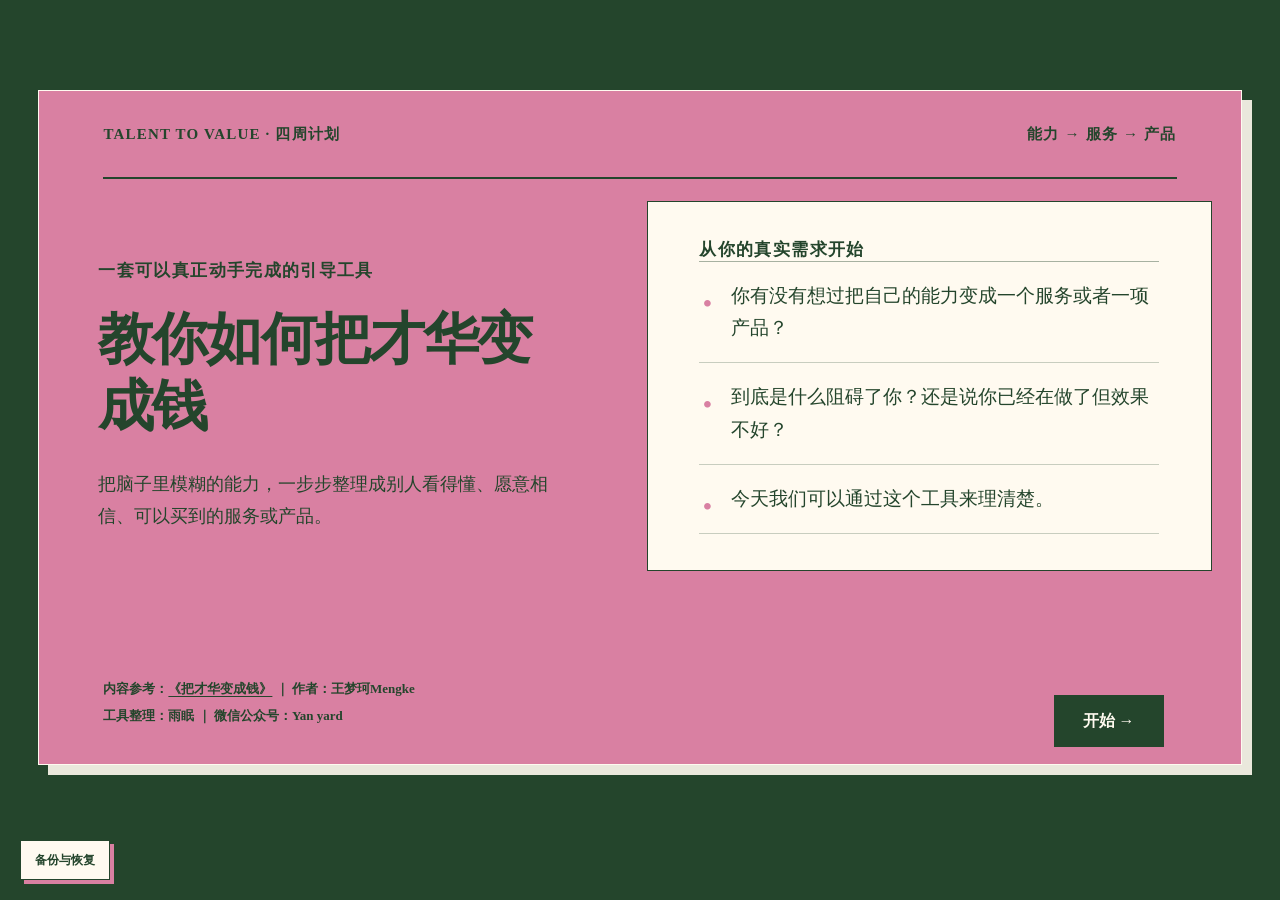
==== commit 624b8160: "Apply homepage card proportions" ====
--- a/index.html
+++ b/index.html
@@ -1 +1 @@
-<!DOCTYPE html><html lang="zh-CN"><head><meta charSet="utf-8"/><meta name="viewport" content="width=device-width, initial-scale=1"/><link rel="stylesheet" href="/_next/static/chunks/02-3569~0_li9.css" data-precedence="next"/><link rel="preload" as="script" fetchPriority="low" href="/_next/static/chunks/0ht900cau6_ur.js"/><script src="/_next/static/chunks/0r8nt2o8muejo.js" async=""></script><script src="/_next/static/chunks/07lhk_q6pmm3r.js" async=""></script><script src="/_next/static/chunks/turbopack-05c8c~j12fn14.js" async=""></script><script src="/_next/static/chunks/0dbhjjzl8qfwv.js" async=""></script><script src="/_next/static/chunks/00cdttue50qjl.js" async=""></script><title>教你如何把才华变成钱</title><meta name="description" content="用 28 关想清楚：你能帮谁、别人为什么信你，以及怎样把能力变成可以购买的服务或产品。"/><meta property="og:title" content="教你如何把才华变成钱"/><meta property="og:description" content="28 关，一步一步把能力变成可以购买的服务或产品。"/><meta property="og:url" content="https://talent-to-value.github.io"/><meta property="og:image" content="https://talent-to-value.github.io/og.png"/><meta property="og:image:width" content="1730"/><meta property="og:image:height" content="909"/><meta property="og:image:alt" content="教你如何把才华变成钱"/><meta property="og:type" content="website"/><meta name="twitter:card" content="summary_large_image"/><meta name="twitter:title" content="教你如何把才华变成钱"/><meta name="twitter:description" content="28 关，一步一步把能力变成可以购买的服务或产品。"/><meta name="twitter:image" content="https://talent-to-value.github.io/og.png"/><link rel="icon" href="/favicon.png"/><script src="/_next/static/chunks/03~yq9q893hmn.js" noModule=""></script></head><body><div hidden=""><!--$--><!--/$--></div><main class="mvp-home" aria-busy="true"></main><!--$--><!--/$--><script src="/_next/static/chunks/0ht900cau6_ur.js" id="_R_" async=""></script><script>(self.__next_f=self.__next_f||[]).push([0])</script><script>self.__next_f.push([1,"1:\"$Sreact.fragment\"\n2:I[39756,[\"/_next/static/chunks/0dbhjjzl8qfwv.js\"],\"default\"]\n3:I[37457,[\"/_next/static/chunks/0dbhjjzl8qfwv.js\"],\"default\"]\n4:I[47257,[\"/_next/static/chunks/0dbhjjzl8qfwv.js\"],\"ClientPageRoot\"]\n5:I[31713,[\"/_next/static/chunks/0dbhjjzl8qfwv.js\",\"/_next/static/chunks/00cdttue50qjl.js\"],\"default\"]\n8:I[97367,[\"/_next/static/chunks/0dbhjjzl8qfwv.js\"],\"OutletBoundary\"]\n9:\"$Sreact.suspense\"\nb:I[97367,[\"/_next/static/chunks/0dbhjjzl8qfwv.js\"],\"ViewportBoundary\"]\nd:I[97367,[\"/_next/static/chunks/0dbhjjzl8qfwv.js\"],\"MetadataBoundary\"]\nf:I[68027,[\"/_next/static/chunks/0dbhjjzl8qfwv.js\"],\"default\",1]\n:HL[\"/_next/static/chunks/02-3569~0_li9.css\",\"style\"]\n"])</script><script>self.__next_f.push([1,"0:{\"P\":null,\"c\":[\"\",\"\"],\"q\":\"\",\"i\":false,\"f\":[[[\"\",{\"children\":[\"__PAGE__\",{}]},\"$undefined\",\"$undefined\",16],[[\"$\",\"$1\",\"c\",{\"children\":[[[\"$\",\"link\",\"0\",{\"rel\":\"stylesheet\",\"href\":\"/_next/static/chunks/02-3569~0_li9.css\",\"precedence\":\"next\",\"crossOrigin\":\"$undefined\",\"nonce\":\"$undefined\"}],[\"$\",\"script\",\"script-0\",{\"src\":\"/_next/static/chunks/0dbhjjzl8qfwv.js\",\"async\":true,\"nonce\":\"$undefined\"}]],[\"$\",\"html\",null,{\"lang\":\"zh-CN\",\"children\":[\"$\",\"body\",null,{\"children\":[\"$\",\"$L2\",null,{\"parallelRouterKey\":\"children\",\"error\":\"$undefined\",\"errorStyles\":\"$undefined\",\"errorScripts\":\"$undefined\",\"template\":[\"$\",\"$L3\",null,{}],\"templateStyles\":\"$undefined\",\"templateScripts\":\"$undefined\",\"notFound\":[[[\"$\",\"title\",null,{\"children\":\"404: This page could not be found.\"}],[\"$\",\"div\",null,{\"style\":{\"fontFamily\":\"system-ui,\\\"Segoe UI\\\",Roboto,Helvetica,Arial,sans-serif,\\\"Apple Color Emoji\\\",\\\"Segoe UI Emoji\\\"\",\"height\":\"100vh\",\"textAlign\":\"center\",\"display\":\"flex\",\"flexDirection\":\"column\",\"alignItems\":\"center\",\"justifyContent\":\"center\"},\"children\":[\"$\",\"div\",null,{\"children\":[[\"$\",\"style\",null,{\"dangerouslySetInnerHTML\":{\"__html\":\"body{color:#000;background:#fff;margin:0}.next-error-h1{border-right:1px solid rgba(0,0,0,.3)}@media (prefers-color-scheme:dark){body{color:#fff;background:#000}.next-error-h1{border-right:1px solid rgba(255,255,255,.3)}}\"}}],[\"$\",\"h1\",null,{\"className\":\"next-error-h1\",\"style\":{\"display\":\"inline-block\",\"margin\":\"0 20px 0 0\",\"padding\":\"0 23px 0 0\",\"fontSize\":24,\"fontWeight\":500,\"verticalAlign\":\"top\",\"lineHeight\":\"49px\"},\"children\":404}],[\"$\",\"div\",null,{\"style\":{\"display\":\"inline-block\"},\"children\":[\"$\",\"h2\",null,{\"style\":{\"fontSize\":14,\"fontWeight\":400,\"lineHeight\":\"49px\",\"margin\":0},\"children\":\"This page could not be found.\"}]}]]}]}]],[]],\"forbidden\":\"$undefined\",\"unauthorized\":\"$undefined\"}]}]}]]}],{\"children\":[[\"$\",\"$1\",\"c\",{\"children\":[[\"$\",\"$L4\",null,{\"Component\":\"$5\",\"serverProvidedParams\":{\"searchParams\":{},\"params\":{},\"promises\":[\"$@6\",\"$@7\"]}}],[[\"$\",\"script\",\"script-0\",{\"src\":\"/_next/static/chunks/00cdttue50qjl.js\",\"async\":true,\"nonce\":\"$undefined\"}]],[\"$\",\"$L8\",null,{\"children\":[\"$\",\"$9\",null,{\"name\":\"Next.MetadataOutlet\",\"children\":\"$@a\"}]}]]}],{},null,false,null]},null,false,null],[\"$\",\"$1\",\"h\",{\"children\":[null,[\"$\",\"$Lb\",null,{\"children\":\"$Lc\"}],[\"$\",\"div\",null,{\"hidden\":true,\"children\":[\"$\",\"$Ld\",null,{\"children\":[\"$\",\"$9\",null,{\"name\":\"Next.Metadata\",\"children\":\"$Le\"}]}]}],null]}],false]],\"m\":\"$undefined\",\"G\":[\"$f\",[[\"$\",\"link\",\"0\",{\"rel\":\"stylesheet\",\"href\":\"/_next/static/chunks/02-3569~0_li9.css\",\"precedence\":\"next\",\"crossOrigin\":\"$undefined\",\"nonce\":\"$undefined\"}]]],\"S\":true,\"h\":null,\"s\":\"$undefined\",\"l\":\"$undefined\",\"p\":\"$undefined\",\"d\":\"$undefined\",\"b\":\"Rj_y_nBU8URbewOpEzZ4t\"}\n"])</script><script>self.__next_f.push([1,"6:{}\n7:\"$0:f:0:1:1:children:0:props:children:0:props:serverProvidedParams:params\"\n"])</script><script>self.__next_f.push([1,"c:[[\"$\",\"meta\",\"0\",{\"charSet\":\"utf-8\"}],[\"$\",\"meta\",\"1\",{\"name\":\"viewport\",\"content\":\"width=device-width, initial-scale=1\"}]]\n"])</script><script>self.__next_f.push([1,"10:I[27201,[\"/_next/static/chunks/0dbhjjzl8qfwv.js\"],\"IconMark\"]\na:null\ne:[[\"$\",\"title\",\"0\",{\"children\":\"教你如何把才华变成钱\"}],[\"$\",\"meta\",\"1\",{\"name\":\"description\",\"content\":\"用 28 关想清楚：你能帮谁、别人为什么信你，以及怎样把能力变成可以购买的服务或产品。\"}],[\"$\",\"meta\",\"2\",{\"property\":\"og:title\",\"content\":\"教你如何把才华变成钱\"}],[\"$\",\"meta\",\"3\",{\"property\":\"og:description\",\"content\":\"28 关，一步一步把能力变成可以购买的服务或产品。\"}],[\"$\",\"meta\",\"4\",{\"property\":\"og:url\",\"content\":\"https://talent-to-value.github.io\"}],[\"$\",\"meta\",\"5\",{\"property\":\"og:image\",\"content\":\"https://talent-to-value.github.io/og.png\"}],[\"$\",\"meta\",\"6\",{\"property\":\"og:image:width\",\"content\":\"1730\"}],[\"$\",\"meta\",\"7\",{\"property\":\"og:image:height\",\"content\":\"909\"}],[\"$\",\"meta\",\"8\",{\"property\":\"og:image:alt\",\"content\":\"教你如何把才华变成钱\"}],[\"$\",\"meta\",\"9\",{\"property\":\"og:type\",\"content\":\"website\"}],[\"$\",\"meta\",\"10\",{\"name\":\"twitter:card\",\"content\":\"summary_large_image\"}],[\"$\",\"meta\",\"11\",{\"name\":\"twitter:title\",\"content\":\"教你如何把才华变成钱\"}],[\"$\",\"meta\",\"12\",{\"name\":\"twitter:description\",\"content\":\"28 关，一步一步把能力变成可以购买的服务或产品。\"}],[\"$\",\"meta\",\"13\",{\"name\":\"twitter:image\",\"content\":\"https://talent-to-value.github.io/og.png\"}],[\"$\",\"link\",\"14\",{\"rel\":\"icon\",\"href\":\"/favicon.png\"}],[\"$\",\"$L10\",\"15\",{}]]\n"])</script></body></html>+<!DOCTYPE html><html lang="zh-CN"><head><meta charSet="utf-8"/><meta name="viewport" content="width=device-width, initial-scale=1"/><link rel="stylesheet" href="/_next/static/chunks/0kfekzphr.9pu.css" data-precedence="next"/><link rel="preload" as="script" fetchPriority="low" href="/_next/static/chunks/0ht900cau6_ur.js"/><script src="/_next/static/chunks/0r8nt2o8muejo.js" async=""></script><script src="/_next/static/chunks/07lhk_q6pmm3r.js" async=""></script><script src="/_next/static/chunks/turbopack-05c8c~j12fn14.js" async=""></script><script src="/_next/static/chunks/0dbhjjzl8qfwv.js" async=""></script><script src="/_next/static/chunks/00cdttue50qjl.js" async=""></script><title>教你如何把才华变成钱</title><meta name="description" content="用 28 关想清楚：你能帮谁、别人为什么信你，以及怎样把能力变成可以购买的服务或产品。"/><meta property="og:title" content="教你如何把才华变成钱"/><meta property="og:description" content="28 关，一步一步把能力变成可以购买的服务或产品。"/><meta property="og:url" content="https://talent-to-value.github.io"/><meta property="og:image" content="https://talent-to-value.github.io/og.png"/><meta property="og:image:width" content="1730"/><meta property="og:image:height" content="909"/><meta property="og:image:alt" content="教你如何把才华变成钱"/><meta property="og:type" content="website"/><meta name="twitter:card" content="summary_large_image"/><meta name="twitter:title" content="教你如何把才华变成钱"/><meta name="twitter:description" content="28 关，一步一步把能力变成可以购买的服务或产品。"/><meta name="twitter:image" content="https://talent-to-value.github.io/og.png"/><link rel="icon" href="/favicon.png"/><script src="/_next/static/chunks/03~yq9q893hmn.js" noModule=""></script></head><body><div hidden=""><!--$--><!--/$--></div><main class="mvp-home" aria-busy="true"></main><!--$--><!--/$--><script src="/_next/static/chunks/0ht900cau6_ur.js" id="_R_" async=""></script><script>(self.__next_f=self.__next_f||[]).push([0])</script><script>self.__next_f.push([1,"1:\"$Sreact.fragment\"\n2:I[39756,[\"/_next/static/chunks/0dbhjjzl8qfwv.js\"],\"default\"]\n3:I[37457,[\"/_next/static/chunks/0dbhjjzl8qfwv.js\"],\"default\"]\n4:I[47257,[\"/_next/static/chunks/0dbhjjzl8qfwv.js\"],\"ClientPageRoot\"]\n5:I[31713,[\"/_next/static/chunks/0dbhjjzl8qfwv.js\",\"/_next/static/chunks/00cdttue50qjl.js\"],\"default\"]\n8:I[97367,[\"/_next/static/chunks/0dbhjjzl8qfwv.js\"],\"OutletBoundary\"]\n9:\"$Sreact.suspense\"\nb:I[97367,[\"/_next/static/chunks/0dbhjjzl8qfwv.js\"],\"ViewportBoundary\"]\nd:I[97367,[\"/_next/static/chunks/0dbhjjzl8qfwv.js\"],\"MetadataBoundary\"]\nf:I[68027,[\"/_next/static/chunks/0dbhjjzl8qfwv.js\"],\"default\",1]\n:HL[\"/_next/static/chunks/0kfekzphr.9pu.css\",\"style\"]\n"])</script><script>self.__next_f.push([1,"0:{\"P\":null,\"c\":[\"\",\"\"],\"q\":\"\",\"i\":false,\"f\":[[[\"\",{\"children\":[\"__PAGE__\",{}]},\"$undefined\",\"$undefined\",16],[[\"$\",\"$1\",\"c\",{\"children\":[[[\"$\",\"link\",\"0\",{\"rel\":\"stylesheet\",\"href\":\"/_next/static/chunks/0kfekzphr.9pu.css\",\"precedence\":\"next\",\"crossOrigin\":\"$undefined\",\"nonce\":\"$undefined\"}],[\"$\",\"script\",\"script-0\",{\"src\":\"/_next/static/chunks/0dbhjjzl8qfwv.js\",\"async\":true,\"nonce\":\"$undefined\"}]],[\"$\",\"html\",null,{\"lang\":\"zh-CN\",\"children\":[\"$\",\"body\",null,{\"children\":[\"$\",\"$L2\",null,{\"parallelRouterKey\":\"children\",\"error\":\"$undefined\",\"errorStyles\":\"$undefined\",\"errorScripts\":\"$undefined\",\"template\":[\"$\",\"$L3\",null,{}],\"templateStyles\":\"$undefined\",\"templateScripts\":\"$undefined\",\"notFound\":[[[\"$\",\"title\",null,{\"children\":\"404: This page could not be found.\"}],[\"$\",\"div\",null,{\"style\":{\"fontFamily\":\"system-ui,\\\"Segoe UI\\\",Roboto,Helvetica,Arial,sans-serif,\\\"Apple Color Emoji\\\",\\\"Segoe UI Emoji\\\"\",\"height\":\"100vh\",\"textAlign\":\"center\",\"display\":\"flex\",\"flexDirection\":\"column\",\"alignItems\":\"center\",\"justifyContent\":\"center\"},\"children\":[\"$\",\"div\",null,{\"children\":[[\"$\",\"style\",null,{\"dangerouslySetInnerHTML\":{\"__html\":\"body{color:#000;background:#fff;margin:0}.next-error-h1{border-right:1px solid rgba(0,0,0,.3)}@media (prefers-color-scheme:dark){body{color:#fff;background:#000}.next-error-h1{border-right:1px solid rgba(255,255,255,.3)}}\"}}],[\"$\",\"h1\",null,{\"className\":\"next-error-h1\",\"style\":{\"display\":\"inline-block\",\"margin\":\"0 20px 0 0\",\"padding\":\"0 23px 0 0\",\"fontSize\":24,\"fontWeight\":500,\"verticalAlign\":\"top\",\"lineHeight\":\"49px\"},\"children\":404}],[\"$\",\"div\",null,{\"style\":{\"display\":\"inline-block\"},\"children\":[\"$\",\"h2\",null,{\"style\":{\"fontSize\":14,\"fontWeight\":400,\"lineHeight\":\"49px\",\"margin\":0},\"children\":\"This page could not be found.\"}]}]]}]}]],[]],\"forbidden\":\"$undefined\",\"unauthorized\":\"$undefined\"}]}]}]]}],{\"children\":[[\"$\",\"$1\",\"c\",{\"children\":[[\"$\",\"$L4\",null,{\"Component\":\"$5\",\"serverProvidedParams\":{\"searchParams\":{},\"params\":{},\"promises\":[\"$@6\",\"$@7\"]}}],[[\"$\",\"script\",\"script-0\",{\"src\":\"/_next/static/chunks/00cdttue50qjl.js\",\"async\":true,\"nonce\":\"$undefined\"}]],[\"$\",\"$L8\",null,{\"children\":[\"$\",\"$9\",null,{\"name\":\"Next.MetadataOutlet\",\"children\":\"$@a\"}]}]]}],{},null,false,null]},null,false,null],[\"$\",\"$1\",\"h\",{\"children\":[null,[\"$\",\"$Lb\",null,{\"children\":\"$Lc\"}],[\"$\",\"div\",null,{\"hidden\":true,\"children\":[\"$\",\"$Ld\",null,{\"children\":[\"$\",\"$9\",null,{\"name\":\"Next.Metadata\",\"children\":\"$Le\"}]}]}],null]}],false]],\"m\":\"$undefined\",\"G\":[\"$f\",[[\"$\",\"link\",\"0\",{\"rel\":\"stylesheet\",\"href\":\"/_next/static/chunks/0kfekzphr.9pu.css\",\"precedence\":\"next\",\"crossOrigin\":\"$undefined\",\"nonce\":\"$undefined\"}]]],\"S\":true,\"h\":null,\"s\":\"$undefined\",\"l\":\"$undefined\",\"p\":\"$undefined\",\"d\":\"$undefined\",\"b\":\"FMrr21RccJJE1ei6Hzm__\"}\n"])</script><script>self.__next_f.push([1,"6:{}\n7:\"$0:f:0:1:1:children:0:props:children:0:props:serverProvidedParams:params\"\n"])</script><script>self.__next_f.push([1,"c:[[\"$\",\"meta\",\"0\",{\"charSet\":\"utf-8\"}],[\"$\",\"meta\",\"1\",{\"name\":\"viewport\",\"content\":\"width=device-width, initial-scale=1\"}]]\n"])</script><script>self.__next_f.push([1,"10:I[27201,[\"/_next/static/chunks/0dbhjjzl8qfwv.js\"],\"IconMark\"]\na:null\ne:[[\"$\",\"title\",\"0\",{\"children\":\"教你如何把才华变成钱\"}],[\"$\",\"meta\",\"1\",{\"name\":\"description\",\"content\":\"用 28 关想清楚：你能帮谁、别人为什么信你，以及怎样把能力变成可以购买的服务或产品。\"}],[\"$\",\"meta\",\"2\",{\"property\":\"og:title\",\"content\":\"教你如何把才华变成钱\"}],[\"$\",\"meta\",\"3\",{\"property\":\"og:description\",\"content\":\"28 关，一步一步把能力变成可以购买的服务或产品。\"}],[\"$\",\"meta\",\"4\",{\"property\":\"og:url\",\"content\":\"https://talent-to-value.github.io\"}],[\"$\",\"meta\",\"5\",{\"property\":\"og:image\",\"content\":\"https://talent-to-value.github.io/og.png\"}],[\"$\",\"meta\",\"6\",{\"property\":\"og:image:width\",\"content\":\"1730\"}],[\"$\",\"meta\",\"7\",{\"property\":\"og:image:height\",\"content\":\"909\"}],[\"$\",\"meta\",\"8\",{\"property\":\"og:image:alt\",\"content\":\"教你如何把才华变成钱\"}],[\"$\",\"meta\",\"9\",{\"property\":\"og:type\",\"content\":\"website\"}],[\"$\",\"meta\",\"10\",{\"name\":\"twitter:card\",\"content\":\"summary_large_image\"}],[\"$\",\"meta\",\"11\",{\"name\":\"twitter:title\",\"content\":\"教你如何把才华变成钱\"}],[\"$\",\"meta\",\"12\",{\"name\":\"twitter:description\",\"content\":\"28 关，一步一步把能力变成可以购买的服务或产品。\"}],[\"$\",\"meta\",\"13\",{\"name\":\"twitter:image\",\"content\":\"https://talent-to-value.github.io/og.png\"}],[\"$\",\"link\",\"14\",{\"rel\":\"icon\",\"href\":\"/favicon.png\"}],[\"$\",\"$L10\",\"15\",{}]]\n"])</script></body></html>
--- a/_next/static/chunks/0kfekzphr.9pu.css
+++ b/_next/static/chunks/0kfekzphr.9pu.css
@@ -0,0 +1 @@
+:root{--paper:#f4eedf;--paper-light:#fffaf0;--ink:#24452c;--muted:#696b61;--line:#c8c2b3;--pink:#d980a2;--pink-soft:#d980a2;--sans:-apple-system, BlinkMacSystemFont, "Segoe UI", "PingFang SC", "Hiragino Sans GB", "Microsoft YaHei", sans-serif;--serif:"Songti SC", "STSong", "Noto Serif CJK SC", Georgia, serif}*{box-sizing:border-box}html,body{min-height:100%}body{background:var(--paper);color:var(--ink);font-family:var(--sans);margin:0}button,textarea,input,select{font:inherit}button{color:inherit}button:not(:disabled){cursor:pointer}button:focus-visible,textarea:focus-visible,input:focus-visible,select:focus-visible{outline:3px solid var(--pink);outline-offset:3px}.sr-only{clip:rect(0, 0, 0, 0);white-space:nowrap;border:0;width:1px;height:1px;margin:-1px;padding:0;position:absolute;overflow:hidden}.mvp-home,.mvp-day{min-height:100dvh}.mvp-home{padding:42px}.editorial-home,.overview-frame{background:var(--paper-light);border:1px solid #24452c2e;width:min(1480px,100%);min-height:calc(100dvh - 84px);margin:0 auto;padding:0 clamp(28px,5vw,72px);box-shadow:0 18px 50px #2430271f}.home-hero-copy h1,.overview-heading h1,.day-content h1{font-family:var(--serif);letter-spacing:-.035em;margin:0;font-weight:600;line-height:1.2}.home-masthead{border-bottom:2px solid var(--ink);letter-spacing:.08em;justify-content:space-between;align-items:center;gap:24px;min-height:88px;font-family:ui-monospace,SFMono-Regular,Menlo,monospace;font-size:12px;font-weight:800;display:flex}.home-masthead button{min-height:44px;font:inherit;background:0 0;border:0;padding:0}.home-hero{grid-template-columns:minmax(0,.95fr) minmax(390px,1.05fr);align-items:center;gap:clamp(44px,7vw,100px);min-height:calc(100dvh - 260px);padding:clamp(54px,7vw,96px) 0;display:grid}.home-eyebrow,.home-card-label{letter-spacing:.08em;text-transform:uppercase;font-size:12px;font-weight:850;display:block}.home-eyebrow{color:#a74868;margin-bottom:24px}.home-hero-copy h1,.overview-heading h1{max-width:720px;font-size:clamp(38px,4.6vw,56px)}.home-hero-copy>p{max-width:610px;color:var(--muted);margin:28px 0 34px;font-size:18px;line-height:1.8}.home-hero-copy .main-button span{margin-left:18px}.home-question-card{background:var(--ink);color:var(--paper-light);padding:clamp(30px,4vw,54px)}.home-question-card .home-card-label{color:var(--pink)}.pain-list{border-top:1px solid #fffaf066;margin:28px 0 0;padding:0;list-style:none}.pain-list li{border-bottom:1px solid #fffaf040;padding:22px 0 22px 32px;font-size:17px;line-height:1.7;position:relative}.pain-list li:before{content:"•";color:var(--pink);font-size:22px;position:absolute;left:3px}.home-footer{border-top:2px solid var(--ink);justify-content:space-between;align-items:center;gap:24px;min-height:84px;font-size:13px;font-weight:750;display:flex}.home-source-footer{text-align:left;flex-direction:column;justify-content:flex-start;align-items:flex-start;gap:7px;width:min(680px,100% - 190px);min-height:52px;padding:0;font-size:13px;font-weight:800;line-height:1.55;display:flex;position:absolute;bottom:34px;left:0}.home-source-footer p{margin:0}.home-source-footer a{color:inherit;text-underline-offset:3px}.home-shell{background:var(--ink)}.home-shell .editorial-home{border-color:var(--paper-light);background:var(--pink-soft);font-family:var(--serif);box-shadow:10px 10px #fffaf0e6}.home-shell .home-hero{min-height:calc(100dvh - 173px);padding-bottom:clamp(118px,9vw,142px);position:relative}.home-shell .home-hero-copy{flex-direction:column;align-self:stretch;padding:clamp(24px,4vw,54px) 0;display:flex}.home-shell .home-eyebrow{color:var(--ink);margin-top:auto;font-size:17px}.home-shell .home-hero-copy>p{color:var(--ink)}.home-shell .home-masthead{font-family:var(--serif);font-size:15px}.home-shell .home-start-button{position:absolute;bottom:34px;right:0}.home-shell .home-question-card{border:1px solid var(--ink);background:var(--paper-light);color:var(--ink);flex-direction:column;display:flex}.home-shell .home-question-card .home-card-label{color:var(--ink);font-size:17px}.home-shell .pain-list{border-top-color:#24452c66;width:100%;margin:auto 0}.home-shell .pain-list li{border-bottom-color:#24452c40;font-size:19px}.home-shell .pain-list li:before{color:var(--pink);font-size:28px}@media (min-width:1101px){.home-shell{padding:10dvh 3vw 15dvh}.home-shell .editorial-home{width:100%;height:75dvh;min-height:75dvh}.home-shell .home-hero{height:calc(75dvh - 89px);min-height:calc(75dvh - 89px);padding-top:40px;padding-bottom:100px}.home-shell .home-hero-copy{text-align:left;align-items:flex-start;transform:translate(-5px,-69px)}.home-shell .home-question-card{width:calc(100% + 48px);transform:translate(-13px,-59px)}.home-shell .home-start-button{transform:translate(-13px,16px)}}@media (min-width:1400px){.home-shell .pain-list li{white-space:nowrap}}@media (min-width:1101px) and (max-height:900px){.home-shell .home-hero{padding-top:24px;padding-bottom:78px}.home-shell .home-question-card{padding-top:36px;padding-bottom:36px}.home-shell .pain-list li{padding-top:18px;padding-bottom:18px}}.main-button{border:1px solid var(--ink);background:var(--ink);min-height:52px;color:var(--paper-light);border-radius:0;padding:0 28px;font-weight:700}.main-button:disabled{cursor:not-allowed;opacity:.35}.home-actions{align-items:center;gap:20px;display:flex}.text-button{background:0 0;border:0;border-bottom:1px solid;min-height:48px;padding:0;font-weight:700}.back-link,.day-header button{background:0 0;border:0;min-height:44px;padding:0;font-weight:650}.overview-frame{padding-bottom:54px}.overview-heading{padding:54px 0 38px;display:block}.overview-copy{max-width:650px;color:var(--muted);margin:0;font-size:17px;line-height:1.75}.stage-card-grid{grid-template-columns:repeat(4,minmax(0,1fr));gap:22px;display:grid}.stage-card{border:2px solid var(--ink);min-height:340px;box-shadow:7px 7px 0 var(--ink);flex-direction:column;padding:28px;display:flex;transform:translate(-2px,-2px)}.stage-card-1,.stage-card-4{background:var(--ink);color:var(--paper-light)}.stage-card-2{background:var(--pink-soft)}.stage-card-3{background:var(--paper-light)}.stage-card-top{justify-content:space-between;gap:16px;font-family:ui-monospace,SFMono-Regular,Menlo,monospace;font-weight:850;display:flex}.stage-card h2{font-family:var(--serif);margin:48px 0 14px;font-size:29px;font-weight:600}.stage-card>p{margin:0;font-size:15px;line-height:1.65}.stage-card-output{border-top:1px solid;margin-top:auto;padding-top:22px;font-size:13px;font-weight:700;line-height:1.6}.stage-card-progress{opacity:.72;margin-top:14px;font-family:ui-monospace,SFMono-Regular,Menlo,monospace;font-size:12px}.overview-actions{justify-content:space-between;align-items:center;gap:32px;padding:30px 0 0;display:flex}.overview-actions-only{justify-content:flex-end}.week-start-card{min-height:620px}.overview-actions strong{margin-top:8px;font-size:18px;display:block}.mvp-day{background:#eee6d6;grid-template-columns:286px minmax(0,1fr);display:grid}.day-sidebar{background:var(--ink);height:100dvh;color:var(--paper-light);position:sticky;top:0;overflow-y:auto}.day-sidebar>header{border-bottom:1px solid #fffaf042;flex-wrap:wrap;justify-content:space-between;align-items:flex-start;gap:12px;min-height:92px;padding:22px 20px 16px;display:flex}.day-sidebar>header button{color:inherit;text-align:left;font-family:var(--serif);background:0 0;border:0;padding:0;font-size:17px;font-weight:650;line-height:1.4}.day-sidebar>header>span{color:var(--pink);text-align:right;flex:none;font-size:11px;font-weight:850;line-height:1.4}.day-sidebar>header .sidebar-backup-button,.day-sidebar>header .sidebar-about-button{color:var(--pink);font-family:var(--sans);white-space:nowrap;flex:calc(50% - 6px);font-size:11px;font-weight:800}.data-safety-trigger{z-index:24;border:1px solid var(--ink);background:var(--paper-light);min-height:40px;color:var(--ink);box-shadow:4px 4px 0 var(--pink);padding:0 14px;font-size:12px;font-weight:800;position:fixed;bottom:20px;left:20px}.sidebar-progress{background:#fffaf029;height:3px}.sidebar-progress span{background:var(--pink-soft);height:100%;display:block}.day-sidebar nav{padding:14px 12px 36px}.sidebar-stage{margin-bottom:18px}.sidebar-stage h2{color:#fffaf0b8;letter-spacing:.04em;gap:10px;margin:0;padding:8px 8px 10px;font-size:12px;display:flex}.sidebar-stage h2 span{color:var(--pink);white-space:nowrap}.sidebar-stage button{color:#fffaf0c7;text-align:left;background:0 0;border:0;border-bottom:1px solid #fffaf01f;grid-template-columns:28px minmax(0,1fr) auto;align-items:center;gap:7px;width:100%;min-height:54px;padding:9px 8px;display:grid}.sidebar-stage button>span{color:var(--pink);font-size:11px;font-weight:850}.sidebar-stage button strong{text-overflow:ellipsis;white-space:nowrap;font-size:12px;font-weight:650;line-height:1.35;overflow:hidden}.sidebar-stage button small{color:#fffaf080;font-size:10px}.sidebar-stage button:hover,.sidebar-stage button.is-current{color:var(--paper-light);background:#fffaf01f}.sidebar-stage button.is-current{box-shadow:inset 3px 0 0 var(--pink)}.sidebar-stage button.is-complete small{color:#b9d9b8}.sidebar-stage button.is-partial small{color:var(--pink)}.sidebar-stage .sidebar-stage-heading{color:#fffaf0b8;border-bottom:0;grid-template-columns:none;align-items:baseline;gap:10px;min-height:0;padding:8px 8px 10px;display:flex}.sidebar-stage .sidebar-stage-heading>span{color:var(--pink);letter-spacing:.04em;white-space:nowrap;font-size:12px}.sidebar-stage .sidebar-stage-heading>strong{color:inherit;letter-spacing:.04em;white-space:normal;font-size:12px;font-weight:700;overflow:visible}.sidebar-stage .sidebar-stage-heading:hover{color:var(--paper-light);background:#fffaf014}.day-workspace{min-width:0}.day-header{z-index:20;border-bottom:1px solid var(--line);-webkit-backdrop-filter:blur(12px);backdrop-filter:blur(12px);background:#f4eedff5;grid-template-columns:1fr auto;align-items:center;gap:28px;height:68px;padding:0 28px;font-size:13px;font-weight:750;display:grid;position:sticky;top:0}.day-brand{font-family:var(--serif);justify-self:start;font-size:16px}.mobile-menu-button{display:none}.day-progress{z-index:19;background:#24452c1f;height:5px;position:sticky;top:68px}.day-progress span{background:var(--pink-soft);height:100%;display:block}.day-scroll{width:min(1040px,100% - 56px);margin:0 auto;padding:24px 0 100px}.day-sheet{background:var(--paper-light);border:1px solid #24452c59}.day-orientation{padding:24px 30px}.day-kicker-row{color:#a74868;letter-spacing:.07em;justify-content:space-between;align-items:center;gap:18px;font-size:12px;font-weight:850;display:flex}.day-kicker-row strong{background:var(--pink-soft);color:var(--ink);padding:5px 9px;font-size:11px}.day-orientation>h1{max-width:760px;font-family:var(--serif);letter-spacing:-.035em;margin:10px 0 18px;font-size:clamp(29px,3.2vw,38px);font-weight:600;line-height:1.2}.day-orientation-7>h1{white-space:nowrap;max-width:none;font-size:clamp(27px,2.8vw,34px)}.day-orientation-copy{background:var(--pink-soft);padding:16px 18px;display:block}.day-orientation-copy p{color:var(--ink);margin:0;font-size:14px;font-weight:700;line-height:1.7}.day-orientation-copy strong{border-top:1px solid #24452c73;margin-top:10px;padding-top:10px;font-size:13px;line-height:1.55;display:block}.day-why{border-top:1px solid var(--ink);grid-template-columns:148px 1fr;gap:30px;padding:22px 0;display:grid}.day-why>span,.day-result>span,.question-label,.carry-card>span,.example-card>span{letter-spacing:.07em;font-size:11px;font-weight:850}.day-why p{color:var(--muted);margin:0;font-size:15px;line-height:1.8}.day-result{background:var(--pink-soft);grid-template-columns:148px 1fr;align-items:start;gap:30px;padding:18px 20px;display:grid}.day-result strong{font-size:14px;line-height:1.65}.day-content{border-top:1px solid #24452c59;width:100%;margin:0;padding:clamp(28px,4vw,44px)}.single-day-form{gap:34px;display:grid}.single-task-block{grid-template-columns:44px minmax(0,1fr);gap:20px;display:grid}.single-task-block+.single-task-block{border-top:2px solid var(--ink);padding-top:34px}.task-number{color:#a74868;padding-top:6px;font-size:12px;font-weight:900}.single-task-block h2{font-family:var(--serif);margin:0;font-size:clamp(24px,3vw,32px);font-weight:650;line-height:1.25}.single-task-block h2+p{border-left:5px solid var(--pink);background:var(--pink-soft);color:var(--ink);margin:12px 0 0;padding:11px 14px;font-size:15px;line-height:1.7}.single-task-block textarea,.single-task-block input[type=text]{margin-top:16px}.single-task-block textarea{min-height:150px}.single-day-submit{border-top:2px solid var(--ink);justify-content:space-between;align-items:center;gap:24px;padding-top:24px;display:flex}.single-day-submit p{color:var(--muted);margin:0;font-size:13px;line-height:1.6}.third-week-backup-actions{justify-content:flex-end}.third-week-backup-actions .secondary-button{min-height:52px}.worksheet-help{border-top:1px solid var(--line);border-bottom:1px solid var(--line);margin-top:18px}.worksheet-help+.worksheet-help{margin-top:-1px}.worksheet-help summary{cursor:pointer;min-height:48px;padding:14px 2px;font-size:14px;font-weight:800;line-height:1.4}.worksheet-help>p,.worksheet-help>ul{color:var(--muted);margin:0 0 18px;font-size:14px;line-height:1.75}.worksheet-help>ul{padding-left:20px}.worksheet-help textarea{min-height:132px;margin:0 0 16px}.work-title-list{gap:10px;margin-top:18px;display:grid}.work-title-row{grid-template-columns:42px minmax(0,1fr) auto;align-items:center;gap:10px;display:grid}.work-title-row>span{color:#a74868;font-size:12px;font-weight:900}.day-content .work-title-row input[type=text]{min-height:54px;margin:0;padding:12px 15px;font-size:16px}.delete-work-button{border:1px solid var(--ink);background:var(--paper);color:#9b365b;min-height:54px;padding:0 16px;font-weight:800}.task-purpose-box{border-left:6px solid var(--ink);background:var(--pink-soft);font-family:var(--serif);margin-top:14px;padding:17px 20px;font-size:19px;font-weight:700;line-height:1.65}.add-work-button{border:1px solid var(--ink);background:var(--pink-soft);min-height:48px;color:var(--ink);margin:12px 0 0 52px;padding:0 18px;font-weight:800}.add-work-button span{margin-right:4px;font-size:20px;line-height:1}.work-example-list,.result-examples>div{gap:10px;margin:0 0 18px;display:grid}.work-example-list p,.result-examples p{border-left:4px solid var(--pink);background:var(--paper);margin:0;padding:14px 16px}.work-example-list strong,.work-example-list span,.result-examples strong,.result-examples span{display:block}.work-example-list span,.result-examples span{color:var(--muted);margin-top:5px;font-size:14px;line-height:1.65}.result-writing-guide{border:1px solid var(--ink);background:var(--paper);margin-top:16px;padding:20px}.result-writing-guide>p{font-family:var(--serif);margin:0 0 18px;font-size:20px;line-height:1.65}.result-writing-guide>strong{margin-bottom:10px;display:block}.result-writing-guide ul{margin:0;padding-left:22px}.result-writing-guide li{margin-top:8px;line-height:1.75}.work-evidence-list,.result-work-list{gap:14px;margin-top:18px;display:grid}.work-evidence-row,.result-work-card{border:1px solid var(--ink);background:var(--paper);padding:20px}.work-evidence-row>header{grid-template-columns:34px minmax(0,1fr);align-items:baseline;gap:10px;display:grid}.work-evidence-row>header span{color:#a74868;font-size:12px;font-weight:900}.work-evidence-row h3,.result-work-card h3{overflow-wrap:anywhere;font-family:var(--serif);margin:0;font-size:22px;line-height:1.4}.work-evidence-fields{grid-template-columns:1fr;gap:12px;margin-top:16px;display:grid}.work-evidence-fields label>span,.result-work-card>label{font-size:13px;font-weight:850;display:block}.day-content .work-evidence-fields textarea{background:var(--paper-light);min-height:92px;margin:8px 0 0;padding:12px 14px;font-size:16px;line-height:1.7}.discard-work-button{color:#9b365b;background:0 0;border:0;border-bottom:1px solid;margin-top:14px;padding:6px 0;font-size:13px;font-weight:800}.work-evidence-row.is-discarded{color:#8c8a82;background:#e8e4da;border-color:#aaa89f}.work-evidence-row.is-discarded h3,.work-evidence-row.is-discarded .work-evidence-fields{text-decoration:line-through}.work-evidence-row.is-discarded .work-evidence-fields{opacity:.55}.result-work-card h3{border-bottom:1px solid var(--ink);padding-bottom:14px}.result-work-card ul{margin:16px 0 20px;padding-left:20px}.result-work-card li{color:var(--muted);margin-top:8px;line-height:1.65}.result-work-card li strong{color:var(--ink)}.day-content .result-work-card textarea{background:var(--paper-light);min-height:120px;margin-top:8px}.feedback-guidance-list{counter-reset:feedback-guide;gap:10px;margin:18px 0 0;padding:0;list-style:none;display:grid}.feedback-purpose{border-left:6px solid var(--pink);background:var(--pink-soft);font-family:var(--serif);margin:12px 0 16px;padding:16px 18px;font-size:18px;font-weight:700;line-height:1.7}.key-explanation{font-size:19px;line-height:1.75}.feedback-guidance-list li{border:1px solid var(--ink);background:var(--paper);counter-increment:feedback-guide;padding:16px 18px 16px 54px;position:relative}.feedback-guidance-list li:before{content:counter(feedback-guide, decimal-leading-zero);color:#a74868;font-size:12px;font-weight:900;position:absolute;top:18px;left:18px}.feedback-guidance-list strong,.feedback-guidance-list span{display:block}.feedback-guidance-list span{color:var(--muted);margin-top:6px;font-size:14px;line-height:1.7}.feedback-empty-guide{border-left:6px solid var(--pink);background:var(--pink-soft);margin-top:18px;padding:20px}.feedback-empty-guide h3{font-family:var(--serif);margin:0;font-size:21px}.feedback-empty-guide ul{margin:14px 0 0;padding-left:20px}.feedback-empty-guide li{margin-top:8px;line-height:1.75}.feedback-entry-list,.cognition-entry-list{gap:12px;margin-top:18px;display:grid}.feedback-entry-row{border:1px solid var(--ink);background:var(--paper);grid-template-columns:minmax(200px,.38fr) minmax(0,.62fr);gap:14px;padding:16px;display:grid}.feedback-entry-row label>span{margin-bottom:8px;font-size:13px;font-weight:850;display:block}.feedback-entry-row select,.cognition-entry-row select{border:1px solid var(--ink);background:var(--paper-light);width:100%;min-height:54px;color:var(--ink);border-radius:0;padding:10px 42px 10px 14px}.day-content .feedback-entry-row textarea{min-height:74px;margin:0;padding:12px 14px;font-size:15px}.linked-add-button{border:1px solid var(--ink);background:var(--pink-soft);min-height:48px;color:var(--ink);margin-top:12px;padding:0 18px;font-weight:800}.linked-add-button span{margin-right:4px;font-size:20px}.feedback-submit-actions{justify-content:space-between}.feedback-submit-actions .main-button:disabled{cursor:not-allowed;opacity:.42}.cognition-intro-panel{background:var(--pink-soft);margin-top:18px;padding:22px 24px}.cognition-intro-panel .key-explanation{color:var(--ink);background:0 0;border:0;margin:0;padding:0;font-size:19px;font-weight:750;line-height:1.8}.cognition-formula{border:1px solid var(--ink);background:var(--pink-soft);font-family:var(--serif);margin-top:18px;padding:18px 20px;font-size:22px;font-weight:700;line-height:1.5}.cognition-formula span{font-family:var(--sans);font-size:inherit;margin-right:8px;font-weight:850}.cognition-formula strong{font-weight:800}.cognition-formula.compact-formula{font-size:22px}.cognition-intro-panel .cognition-formula{background:0 0;border:0;border-top:1px solid #24452ca6;padding:18px 0 0}.example-section-title{font-family:var(--serif);margin:26px 0 12px;font-size:22px}.cognition-example-list{grid-template-columns:1fr;gap:14px;display:grid}.cognition-example-list article{border:1px solid var(--ink);background:var(--paper);padding:18px}.cognition-example-list h4{font-family:var(--serif);margin:0 0 14px;font-size:20px}.cognition-example-list p{margin:10px 0 0;padding:16px 18px;font-size:16px;line-height:1.85}.negative-example{color:var(--muted);background:#696b611f}.positive-example{border-left:5px solid var(--pink);background:var(--paper-light)}.cognition-entry-row{border:1px solid var(--ink);background:var(--paper);grid-template-columns:minmax(180px,.32fr) auto minmax(0,.68fr);align-items:start;gap:10px;padding:16px;display:grid}.cognition-entry-row>span{font-family:var(--serif);padding-top:14px;font-size:20px;font-weight:700}.day-content .cognition-entry-row textarea{min-height:110px;margin:0;padding:12px 14px;font-size:17px;line-height:1.75}.blank-day-form{place-items:center;min-height:320px;display:grid}.current-problem-panel{border-left:7px solid var(--pink);background:var(--pink-soft);grid-template-columns:max-content minmax(0,1fr);align-items:center;gap:18px;padding:20px 24px;display:grid}.current-problem-panel span{font-size:14px;font-weight:850}.current-problem-panel strong{font-family:var(--serif);font-size:21px;line-height:1.55}.representative-page-intro{border-left:7px solid var(--pink);background:var(--pink-soft);padding:22px 24px}.representative-page-intro h2{font-family:var(--serif);margin:0;font-size:25px}.representative-page-intro p{margin:12px 0 0;font-size:20px;line-height:1.75}.representative-page-intro+.representative-selection-block{margin-top:16px}.representative-day-form .trust-boundary-block{margin-top:22px;padding-top:44px}.representative-selected-problem{border-left:6px solid var(--pink);background:var(--pink-soft);margin:16px 0 14px;padding:18px 20px}.representative-selected-problem span,.representative-selected-problem strong{display:block}.representative-selected-problem span{font-size:17px;font-weight:850}.representative-selected-problem strong{font-family:var(--serif);margin-top:8px;font-size:22px;line-height:1.55}.representative-picker-list{gap:12px;margin-top:18px;display:grid}.representative-picker-list>article{border:1px solid var(--ink);background:var(--paper)}.representative-picker-list>article.is-selected{box-shadow:5px 5px 0 var(--pink)}.representative-select-button{background:var(--paper-light);width:100%;min-height:66px;color:var(--ink);text-align:left;border:0;grid-template-columns:30px minmax(0,1fr) max-content;align-items:center;gap:10px;padding:13px 16px;display:grid}.is-selected>.representative-select-button{background:var(--pink-soft)}.representative-select-button>span{font-size:21px;font-weight:900}.representative-select-button>strong{font-family:var(--serif);font-size:20px;line-height:1.45}.representative-select-button>small{font-size:12px;font-weight:850}.representative-select-button:disabled{cursor:not-allowed;opacity:.48}.representative-detail-panel{border-top:1px solid var(--ink)}.representative-detail-panel summary{cursor:pointer;padding:13px 16px;font-size:14px;font-weight:850;list-style:none}.representative-detail-panel summary:before{content:"＋";margin-right:8px}.representative-detail-panel[open] summary:before{content:"−"}.representative-detail-panel>div{gap:12px;padding:0 16px 16px;display:grid}.representative-detail-panel label>span{margin-bottom:7px;font-size:13px;font-weight:850;display:block}.day-content .representative-detail-panel textarea{background:var(--paper-light);min-height:78px;margin:0;padding:12px 14px;font-size:16px;line-height:1.7}.representative-choice-list{grid-template-columns:repeat(2,minmax(0,1fr));gap:10px;margin-top:18px;display:grid}.representative-choice-list button{border:1px solid var(--ink);background:var(--paper-light);text-align:left;grid-template-columns:28px minmax(0,1fr);align-items:center;gap:8px;min-height:62px;padding:12px 16px;display:grid}.representative-choice-list button.is-selected{background:var(--pink-soft);box-shadow:4px 4px 0 var(--ink)}.representative-choice-list button:disabled{cursor:not-allowed;opacity:.38}.representative-choice-list button>span{font-size:20px;font-weight:900}.representative-work-list{gap:14px;margin-top:18px;display:grid}.representative-work-list article{border:1px solid var(--ink);background:var(--paper);padding:20px}.representative-work-list h3{border-bottom:1px solid var(--ink);font-family:var(--serif);gap:12px;margin:0 0 16px;padding-bottom:12px;font-size:22px;display:flex}.representative-work-list h3 span{color:#a74868;font-family:var(--sans);font-size:12px}.representative-work-list label{grid-template-columns:150px minmax(0,1fr);align-items:start;gap:14px;margin-top:12px;display:grid}.representative-work-list label>span{padding-top:14px;font-size:14px;font-weight:850}.day-content .representative-work-list textarea{background:var(--paper-light);min-height:74px;margin:0;padding:12px 14px;font-size:15px}.boundary-example{border-left:5px solid var(--pink);background:var(--paper);color:var(--muted);margin:12px 0 18px;padding:14px 16px;line-height:1.7}.boundary-fields{grid-template-columns:repeat(2,minmax(0,1fr));gap:12px;display:grid}.boundary-fields label{border:1px solid var(--ink);background:var(--paper);padding:16px}.boundary-fields label>span{font-family:var(--serif);margin-bottom:10px;font-size:20px;font-weight:700;display:block}.day-content .boundary-fields textarea{background:var(--paper-light);min-height:74px;margin:0;padding:12px 14px;font-size:15px}.trust-generate-action{justify-content:center;padding:28px 0 4px;display:flex}.trust-generate-action .main-button:disabled{cursor:not-allowed;opacity:.4}.trust-page-result{border:2px solid var(--ink);background:var(--pink-soft);margin-top:22px;padding:26px;position:relative}.trust-page-result h2{font-family:var(--serif);margin:0 0 16px;font-size:30px}.day-content .trust-page-result textarea{background:var(--paper-light);min-height:180px;margin:0;padding:18px;font-size:17px;line-height:1.85}.trust-page-result>span{text-align:right;margin-top:8px;font-size:12px;font-weight:800;display:block}.merged-day-form{text-align:center;place-content:center;gap:22px;min-height:320px;display:grid}.merged-day-form>p{font-family:var(--serif);margin:0;font-size:24px}.merged-day-form>div{justify-content:center;gap:12px;display:flex}.content-writing-heading h2{letter-spacing:-.025em;white-space:nowrap;margin-bottom:4px;font-size:clamp(23px,2.4vw,28px)}.content-title-formula{border:1px solid var(--ink);background:var(--pink-soft);margin-top:20px;padding:18px 20px;font-size:18px;line-height:1.6}.content-title-formula span,.content-title-formula strong{display:block}.content-title-formula strong{font-family:var(--serif);margin-top:5px;font-size:23px}.content-title-examples{gap:9px;margin:14px 0 0;padding:0;list-style:none;display:grid}.content-title-examples li{border-left:5px solid var(--pink);background:var(--paper);padding:14px 16px;font-size:16px;line-height:1.7}.content-title-examples span{color:#a74868;margin-right:12px;font-size:12px;font-weight:900}.content-title-input{margin-top:16px;display:block}.content-title-input>span{margin-bottom:9px;font-size:14px;font-weight:850;display:block}.day-content .content-title-input input{border:1px solid var(--ink);background:var(--paper-light);width:100%;min-height:58px;color:var(--ink);margin:0;padding:13px 16px;font-size:17px}.content-title-section h2,.content-draft-section h2{font-size:28px}.content-draft-section .content-word-guide{border-left-width:4px;width:fit-content;margin-top:12px;padding:8px 12px;font-size:14px;font-weight:800}.content-paragraph-list{gap:14px;margin-top:18px;display:grid}.content-paragraph-list label{border:1px solid var(--ink);background:var(--paper);padding:18px}.content-merged-section>div{min-width:0}.day-content .content-merged-editor{background:var(--paper-light);min-height:340px;color:var(--ink);-webkit-text-fill-color:var(--ink);margin-top:18px;padding:20px;font-size:17px;line-height:1.9}.content-ai-polish-note{color:var(--muted);margin-top:9px;font-size:13px;line-height:1.6;display:block}.content-paragraph-list label>span{font-family:var(--serif);margin-bottom:10px;font-size:20px;font-weight:700;display:block}.day-content .content-paragraph-list textarea{background:var(--paper-light);min-height:150px;margin:0;padding:14px 16px;font-size:16px;line-height:1.75}.day-twenty-audit-form .single-task-block>div{min-width:0}.audit-purpose-section>div>p,.audit-usage-section>div>p{max-width:780px;color:var(--muted);margin:12px 0 0;font-size:17px;line-height:1.8}.audit-purpose-section>div>p{width:100%;max-width:none}.audit-check-list{gap:10px;margin-top:22px;display:grid}.audit-check-list>div{border:1px solid var(--ink);background:var(--paper);grid-template-columns:42px minmax(0,1fr);align-items:center;gap:12px;min-height:62px;padding:13px 18px;display:grid}.audit-check-list span{color:#a74868;font-size:12px;font-weight:900}.audit-check-list strong{font-family:var(--serif);font-size:19px;line-height:1.45}.audit-purpose-section .audit-purpose-result{border-left:6px solid var(--pink);background:var(--paper);max-width:none;color:var(--ink);font-family:var(--serif);margin-top:18px;padding:17px 20px;font-size:19px;font-weight:700}.day-twenty-one-form{gap:22px;display:grid}.day-twenty-one-intro{border-left:7px solid var(--pink);background:var(--pink-soft);font-family:var(--serif);padding:30px 32px;font-size:clamp(20px,2.1vw,25px);font-weight:650;line-height:1.8}.day-twenty-one-feedback{border:1px solid var(--ink);background:var(--paper)}.day-twenty-one-feedback summary{cursor:pointer;font-family:var(--serif);padding:20px 24px;font-size:21px;font-weight:800}.day-twenty-one-feedback[open] summary{border-bottom:1px solid var(--ink)}.day-twenty-one-feedback ul{margin:0;padding:22px 28px 24px 48px}.day-twenty-one-feedback li{margin-top:10px;font-size:17px;line-height:1.75}.day-twenty-one-feedback li:first-child{margin-top:0}.day-twenty-one-followup{border-left:5px solid var(--pink);background:var(--paper);margin:0;padding:18px 22px;font-size:17px;font-weight:750;line-height:1.7}.fourth-week-form .single-task-block>div{min-width:0}.day-twenty-four-form{gap:22px}.day-twenty-four-intro h2,.day-twenty-four-field h2{font-family:var(--serif);margin:0;font-size:clamp(24px,3vw,32px);font-weight:650;line-height:1.25}.day-twenty-four-intro>p{border-left:5px solid var(--pink);background:var(--pink-soft);margin:12px 0 0;padding:14px 18px;font-size:15px;line-height:1.7}.day-twenty-four-field{border:1px solid var(--ink);background:var(--paper);padding:24px}.day-twenty-four-field:nth-of-type(3){background:var(--paper-light)}.day-content .day-twenty-four-field textarea{min-height:110px;margin-top:16px}.compact-note{color:var(--muted);margin:12px 0 0;font-size:15px;line-height:1.75}.carried-summary,.current-offer-strip{border:1px solid var(--ink);background:var(--paper-light);grid-template-columns:190px minmax(0,1fr);margin-top:20px;display:grid}.carried-summary>span,.carried-summary>strong,.current-offer-strip>span,.current-offer-strip>strong{padding:15px 18px;line-height:1.65}.carried-summary>span,.current-offer-strip>span{background:var(--ink);color:var(--paper-light);font-size:13px;font-weight:850}.carried-summary>strong,.current-offer-strip>strong{overflow-wrap:anywhere;font-family:var(--serif);font-size:18px}.carried-summary>span:nth-of-type(2),.carried-summary>strong:nth-of-type(2){border-top:1px solid var(--ink)}.compact-line-editor{gap:10px;margin-top:18px;display:grid}.compact-line-row{border:1px solid var(--ink);background:var(--paper-light);grid-template-columns:34px minmax(0,1fr) 42px;align-items:stretch;display:grid}.compact-line-row>span{background:var(--pink-soft);color:#a74868;place-items:center;font-size:11px;font-weight:900;display:grid}.day-content .compact-line-row input[type=text]{border-width:0 0 0 1px;min-height:52px;margin:0;padding:11px 14px;font-size:15px}.compact-line-row>button{border:0;border-left:1px solid var(--ink);background:var(--paper);color:var(--muted);font-size:22px}.fourth-week-field-list{gap:12px;margin-top:18px;display:grid}.fourth-week-field-list label{border:1px solid var(--ink);background:var(--paper-light);grid-template-columns:190px minmax(0,1fr);align-items:stretch;display:grid}.fourth-week-field-list label>span{background:var(--pink-soft);align-items:center;padding:16px 18px;font-size:13px;font-weight:850;display:flex}.fourth-week-field-list select,.day-content .fourth-week-field-list input[type=text],.day-content .fourth-week-field-list textarea{border:0;border-left:1px solid var(--ink);background:var(--paper-light);width:100%;min-height:56px;color:var(--ink);border-radius:0;margin:0;padding:13px 16px;font-size:15px}.day-content .fourth-week-field-list textarea{min-height:74px}.price-context{border-left:6px solid var(--pink);background:var(--paper);margin-top:18px;padding:18px 20px}.price-context span,.price-input>span{font-size:13px;font-weight:850;display:block}.price-context p{font-family:var(--serif);margin:8px 0 0;font-size:18px;line-height:1.7}.price-input{border:1px solid var(--ink);background:var(--pink-soft);grid-template-columns:90px minmax(0,1fr);align-items:center;margin-top:16px;padding:18px;display:grid}.day-content .price-input input[type=text]{background:var(--paper-light);margin:0;padding:13px 16px}.purchase-evidence-list,.buyer-test-list{gap:12px;margin-top:20px;display:grid}.purchase-evidence-row,.buyer-test-row{border:1px solid var(--ink);background:var(--paper);grid-template-columns:34px minmax(0,.75fr) minmax(0,1fr);gap:14px;padding:16px;display:grid}.purchase-evidence-row>span,.buyer-test-row>span{color:#a74868;padding-top:12px;font-size:11px;font-weight:900}.purchase-evidence-row label>span,.buyer-test-row label>span{margin-bottom:7px;font-size:12px;font-weight:850;display:block}.day-content .purchase-evidence-row input[type=text],.day-content .buyer-test-row input[type=text],.day-content .buyer-test-row textarea{background:var(--paper-light);min-height:52px;margin:0;padding:11px 13px;font-size:14px}.day-content .buyer-test-row textarea{min-height:76px}.day-content .full-width-input{min-height:58px;margin-top:16px}.centered-action{margin:24px auto;display:block}.purchase-page-editor{position:relative}.day-content .purchase-page-editor textarea{background:var(--paper-light);min-height:320px;margin:0;padding:20px 20px 46px;font-size:16px;line-height:1.85}.purchase-page-editor>span{background:var(--paper-light);color:var(--muted);padding:3px 8px;font-size:12px;font-weight:850;position:absolute;bottom:12px;right:14px}.purchase-page-preview{white-space:pre-wrap;overflow-wrap:anywhere;background:var(--paper-light);color:var(--ink);font-family:var(--serif);margin:0;padding:20px;font-size:15px;line-height:1.8;overflow:auto}.purchase-share-actions{flex-wrap:wrap;gap:10px;margin-top:16px;display:flex}.purchase-share-actions .secondary-button{background:var(--paper-light);min-width:190px}.purchase-share-actions .secondary-button:disabled{cursor:not-allowed;opacity:.38}.purchase-share-actions+.copy-message{color:#a74868;margin:10px 0 0;font-size:13px;font-weight:750}.revision-signal-grid{grid-template-columns:repeat(3,minmax(0,1fr));gap:10px;margin:18px 0;display:grid}.revision-signal-grid button{border:1px solid var(--ink);background:var(--paper-light);min-height:54px;color:var(--ink);padding:10px 12px;font-size:13px;font-weight:750}.revision-signal-grid button.is-selected{background:var(--pink-soft);box-shadow:inset 0 -4px 0 var(--pink)}.waiting-feedback-note{border-left:5px solid var(--pink);background:var(--paper);margin:4px 0 0;padding:15px 18px;font-size:15px;line-height:1.7}.market-result-details{border:1px solid var(--ink);background:var(--paper)}.market-result-details summary{cursor:pointer;font-family:var(--serif);padding:19px 22px;font-size:19px;font-weight:750;list-style-position:inside}.market-result-details[open] summary{border-bottom:1px solid var(--ink)}.market-result-details>div{padding:20px 22px 22px}.market-result-details p{color:var(--muted);margin:0;font-size:14px;line-height:1.7}.day-content .market-result-details textarea{background:var(--paper-light);min-height:96px;margin-top:14px}.program-complete-page{padding-top:64px;padding-bottom:64px}.program-complete-card{border:2px solid var(--paper-light);background:var(--pink-soft);width:min(1180px,100%);padding:clamp(42px,6vw,78px);position:relative;box-shadow:10px 10px #fffaf0e6}.program-complete-card>span{letter-spacing:.08em;font-size:12px;font-weight:900}.program-complete-card>h1{font-family:var(--serif);margin:20px 0 0;font-size:clamp(44px,6vw,76px);font-weight:600;line-height:1.1}.program-complete-card>p{max-width:760px;margin:20px 0 0;font-size:18px;line-height:1.75}.program-result-list{grid-template-columns:repeat(2,minmax(0,1fr));gap:12px;margin-top:30px;display:grid}.program-result-list article{border:1px solid var(--ink);background:var(--paper-light);grid-template-columns:38px minmax(0,1fr);align-items:center;gap:12px;min-height:92px;padding:20px;display:grid}.program-result-list span{color:#a74868;font-size:12px;font-weight:900}.program-result-list strong{font-family:var(--serif);font-size:20px}.program-complete-card .program-complete-note{border-left:6px solid var(--ink);background:#fffaf080;max-width:none;padding:17px 20px;font-weight:750}.program-complete-actions{justify-content:flex-end;gap:12px;margin-top:28px;display:flex}.audit-usage-steps{gap:10px;margin:20px 0 0;padding:0;list-style:none;display:grid}.audit-usage-steps li{background:var(--paper);grid-template-columns:34px minmax(0,1fr);align-items:start;gap:12px;padding:14px 18px;display:grid}.audit-usage-steps li>span{background:var(--pink-soft);place-items:center;width:26px;height:26px;font-size:12px;font-weight:900;display:grid}.audit-usage-steps p{margin:0;font-size:16px;line-height:1.7}.audit-prompt-panel{border:1px solid var(--ink);background:var(--paper-light);margin-top:24px}.audit-prompt-toolbar{justify-content:space-between;align-items:center;gap:16px;min-height:68px;padding:10px 12px 10px 20px;display:flex}.audit-prompt-panel.is-open .audit-prompt-toolbar{border-bottom:1px solid var(--ink)}.audit-expand-button,.audit-copy-button{min-height:46px;color:var(--ink);border:0;font-weight:850}.audit-expand-button{background:0 0;align-items:center;gap:10px;padding:0;font-size:17px;display:inline-flex}.audit-expand-button>span{border:1px solid var(--ink);place-items:center;width:25px;height:25px;font-size:18px;line-height:1;display:grid}.audit-copy-button{background:var(--pink-soft);min-width:128px;padding:0 18px}.audit-copy-button:hover,.audit-copy-button:focus-visible{background:var(--ink);color:var(--paper-light)}.audit-prompt-content{white-space:pre-wrap;overflow-wrap:anywhere;max-height:480px;color:var(--ink);margin:0;padding:22px;font-family:inherit;font-size:14px;line-height:1.75;overflow:auto}.audit-final-article-list{gap:22px;margin-top:24px;display:grid}.audit-final-heading{justify-content:space-between;align-items:center;gap:20px;display:flex}.audit-final-heading .refresh-previous-button{margin-top:0}.audit-final-note{border-left:6px solid var(--pink);background:var(--pink-soft);width:100%;color:var(--ink);margin:20px 0 0;padding:15px 18px;font-size:17px;line-height:1.7}.audit-final-article{border:1px solid var(--ink);background:var(--paper);padding:20px}.audit-final-article h3{font-family:var(--serif);margin:0 0 12px;font-size:23px;font-weight:750}.audit-final-editor{position:relative}.day-content .audit-final-editor textarea,.day-content .audit-final-editor textarea:focus,.day-content .audit-final-editor textarea:active{visibility:visible;min-height:250px;text-shadow:none;margin:0;padding:18px 18px 42px;font-size:16px;line-height:1.8;color:#24452c!important;caret-color:#24452c!important;-webkit-text-fill-color:#24452c!important;opacity:1!important;background:#fffaf0!important}.day-content .audit-final-editor textarea::selection{background:var(--pink-soft);color:#24452c;-webkit-text-fill-color:#24452c}.audit-final-editor>span{background:var(--paper-light);color:var(--muted);padding:3px 7px;font-size:12px;font-weight:800;position:absolute;bottom:12px;right:14px}.saved-answer{background:var(--paper);white-space:pre-line;overflow-wrap:anywhere;padding:14px 16px}.candidate-chips{flex-wrap:wrap;gap:8px;margin:0 0 18px;display:flex}.candidate-chips button{border:1px solid var(--ink);text-align:left;background:0 0;min-height:42px;padding:8px 12px;font-size:13px;font-weight:700;line-height:1.45}.candidate-chips button:hover,.candidate-chips button.is-selected{background:var(--ink);color:var(--paper-light)}.answer-row{border:1px solid var(--ink);background:var(--paper-light);grid-template-columns:minmax(160px,.34fr) minmax(0,1fr);align-items:stretch;min-height:76px;display:grid}.answer-row>span,.answer-row>strong{align-items:center;padding:18px 20px;line-height:1.6;display:flex}.answer-row>span{background:var(--ink);color:var(--paper-light);font-size:13px;font-weight:850}.day-three-form .answer-row>span,.day-four-form .answer-row>span{font-size:16px}.answer-row>strong{overflow-wrap:anywhere;font-family:var(--serif);font-size:18px}.compact-answer-row{margin-bottom:2px}.compact-task-block .task-number{padding-top:28px}.problem-examples{margin-bottom:18px}.full-select,.evidence-builder select{border:1px solid var(--ink);background:var(--paper-light);width:100%;min-height:56px;color:var(--ink);border-radius:0;margin-top:16px;padding:0 48px 0 16px;font-size:15px}.generate-button{margin-top:16px}.sentence-formula{border-left:5px solid var(--pink);background:var(--paper);margin-top:18px;padding:14px 16px}.sentence-formula span{color:#a74868;letter-spacing:.08em;font-size:11px;font-weight:900;display:block}.sentence-formula p{font-family:var(--serif);margin:6px 0 0;font-size:16px;font-weight:650;line-height:1.7}.day-four-form .sentence-formula{background:var(--pink-soft);border-left:0;width:100%;margin:18px 0 20px;padding:22px 20px}.day-four-form .sentence-formula span{color:var(--ink);letter-spacing:0;text-transform:none;font-size:14px}.day-four-form .sentence-formula p{text-align:center;margin-top:12px;font-size:clamp(19px,2.1vw,25px);font-weight:800}.value-sentence-inputs{grid-template-columns:repeat(2,minmax(0,1fr));gap:14px;margin-bottom:14px;display:grid}.value-sentence-inputs label{margin:0!important}.value-sentence-inputs label>span:first-child{font-size:13px;font-weight:800;display:block}.value-sentence-inputs .full-select,.value-sentence-inputs input[type=text]{width:100%;min-height:54px;margin-top:8px}.day-content .candidate-draft-textarea{height:128px;min-height:128px;padding:16px}.center-action{justify-content:center;display:flex}.center-action .secondary-button{margin-top:16px}.generate-button:disabled,.draft-editor .secondary-button:disabled,.statement-copy-button:disabled{cursor:not-allowed;opacity:.38}.draft-editor{border:1px solid var(--ink);background:var(--paper);margin-top:22px;padding:20px}.draft-editor label{margin:0!important}.draft-editor textarea{min-height:120px;margin-top:10px}.draft-editor .secondary-button{margin-top:14px}.introduction-pool{gap:10px;margin-top:18px;display:grid}.introduction-candidate{border:1px solid var(--line);background:var(--paper-light);text-align:left;grid-template-columns:38px minmax(0,1fr) auto;align-items:center;gap:14px;min-height:74px;padding:12px 14px;display:grid}.introduction-candidate>span{color:#a74868;font-size:12px;font-weight:900}.introduction-candidate.selected{border-color:var(--ink);background:var(--pink-soft)}.candidate-select-button{min-width:0;color:inherit;text-align:left;background:0 0;border:0;flex-direction:column;align-items:flex-start;gap:3px;padding:4px 0;display:flex}.candidate-select-button strong{overflow-wrap:anywhere;font-size:14px;line-height:1.65}.candidate-select-button small{color:var(--muted);font-size:11px;font-weight:800}.candidate-actions{gap:6px;display:flex}.candidate-actions button{border:1px solid var(--ink);min-height:34px;color:var(--ink);background:0 0;padding:5px 9px;font-size:11px;font-weight:800}.introduction-candidate>input[type=text]{border:1px solid var(--ink);background:var(--paper-light);width:100%;min-height:44px;margin:0;padding:10px 12px}.introduction-candidate.removed{border-color:var(--line);background:var(--paper);color:var(--muted);opacity:.62}.introduction-candidate.removed .candidate-select-button strong{text-decoration:line-through}.introduction-candidate.removed .candidate-actions button{border-color:var(--muted);color:var(--muted)}.evidence-builder{border:1px solid var(--ink);background:var(--paper);grid-template-columns:auto minmax(180px,.8fr) auto minmax(220px,1.2fr);align-items:center;gap:10px;margin-top:20px;padding:18px;display:grid}.evidence-builder>span{font-family:var(--serif);font-size:17px;font-weight:700}.evidence-builder select,.evidence-builder input[type=text]{min-height:52px;margin:0;padding:12px 14px;font-size:14px}.evidence-preview{border-left:5px solid var(--pink);background:var(--paper-light);font-family:var(--serif);margin-top:14px;padding:18px 20px;font-size:17px;font-weight:650;line-height:1.75}.evidence-formula{background:var(--pink-soft);width:100%;margin:18px 0 20px;padding:22px 24px}.evidence-formula>span{font-size:14px;font-weight:900;display:block}.evidence-formula p{font-family:var(--serif);margin:8px 0 0;font-size:19px;font-weight:650;line-height:1.75}.evidence-formula>span+p{margin-top:16px}.evidence-formula u{-webkit-text-decoration-color:var(--ink);text-decoration-color:var(--ink);text-underline-offset:5px;font-weight:800;text-decoration-thickness:2px}.day-content .evidence-sentence-textarea{min-height:112px;margin-top:10px}.context-panel{border:1px solid var(--ink);background:var(--paper);grid-template-columns:repeat(2,minmax(0,1fr));gap:20px;padding:22px;display:grid}.context-panel div{min-width:0}.context-panel span,.generated-sentence>span{color:#a74868;letter-spacing:.06em;margin-bottom:8px;font-size:11px;font-weight:850;display:block}.context-panel strong{overflow-wrap:anywhere;font-size:14px;line-height:1.65;display:block}.visible-candidates{margin:16px 0}.single-task-block label:not(.sr-only){margin-top:16px;font-size:13px;font-weight:800;display:block}.formula-panel{border-left:5px solid var(--pink);background:var(--paper);margin-top:18px;padding:20px}.formula-panel strong,.formula-panel p{line-height:1.75;display:block}.formula-panel p{color:var(--muted);margin:12px 0 0;font-size:14px}.formula-fields{grid-template-columns:repeat(3,minmax(0,1fr));gap:12px;margin-top:20px;display:grid}.formula-fields label{margin-top:0!important}.formula-readonly{border:1px solid var(--line);background:var(--paper);align-content:start;gap:8px;min-width:0;padding:12px 14px;display:grid}.formula-readonly>span{min-height:40px;color:var(--ink-muted);font-size:13px;font-weight:800;line-height:1.5}.formula-readonly>strong{overflow-wrap:anywhere;font-size:14px;font-weight:700;line-height:1.55}.formula-fields label>span{min-height:40px;line-height:1.5;display:block}.formula-fields input[type=text]{margin-top:8px;padding:14px;font-size:15px}.generated-sentence{border:1px solid var(--ink);background:var(--paper-light);margin-top:20px;padding:18px}.generated-sentence p{overflow-wrap:anywhere;margin:0;font-size:16px;font-weight:700;line-height:1.75}.generated-sentence .secondary-button{margin-top:16px}.generated-sentence .secondary-button:disabled{cursor:not-allowed;opacity:.35}.assembly-intro{background:var(--pink-soft);justify-content:space-between;align-items:center;gap:18px;padding:20px 22px;display:flex}.assembly-intro strong{font-family:var(--serif);font-size:20px;display:block}.assembly-intro p{color:var(--ink);margin:0;font-size:14px;font-weight:700;line-height:1.7}.refresh-previous-button{background:var(--paper-light);flex:none;min-height:44px}.day-six-part>div{border:1px solid var(--ink);border-left:8px solid var(--pink);background:var(--paper-light);box-shadow:5px 5px 0 var(--pink);padding:20px 22px}.day-six-part.tone-rose>div,.day-six-part.tone-paper>div{background:var(--paper-light)}.day-six-part h2{border-bottom:1px solid var(--ink);padding-bottom:14px}.day-content textarea.auto-grow-textarea{resize:none;min-height:74px;overflow-y:hidden}.day-six-part textarea,.day-six-part input[type=text]{background:var(--paper-light)}.problem-field-list{gap:10px;margin-top:18px;display:grid}.problem-field-list label{grid-template-columns:132px minmax(0,1fr);align-items:center;gap:14px;margin:0!important;display:grid!important}.problem-field-list label>span,.tester-fields label>span{font-size:12px;font-weight:800;line-height:1.5;display:block}.problem-field-list input[type=text]{margin-top:0;padding:14px;font-size:15px}.service-statement-result>h2{font-family:var(--serif);margin:0 0 16px;font-size:clamp(28px,3vw,38px);font-weight:650;line-height:1.25}.assembly-preview{border:2px solid var(--ink);background:var(--pink-soft);min-height:180px;padding:24px 24px 42px;position:relative}.assembly-preview>div{border-bottom:1px solid var(--ink);justify-content:space-between;align-items:center;gap:16px;padding:14px 18px;display:flex}.assembly-preview span,.assembly-preview strong{font-size:12px}.assembly-preview>p{white-space:pre-line;overflow-wrap:anywhere;font-family:var(--serif);margin:0;font-size:19px;line-height:1.8}.assembly-preview>.structured-statement{border-bottom:0;padding:0;display:block}.structured-statement .statement-value-line,.structured-statement .statement-evidence-line{white-space:pre-line;overflow-wrap:anywhere;font-family:var(--serif);margin:0;font-size:19px;line-height:1.8}.structured-statement .statement-value-line{border-bottom:1px solid #24452c80;padding-bottom:20px;font-size:20px;font-weight:650}.structured-statement .statement-detail-row{background:var(--paper-light);border:1px solid #24452c59;grid-template-columns:118px minmax(0,1fr);align-items:start;gap:16px;margin:16px 0 0;padding:15px 18px;display:grid}.structured-statement .statement-detail-row>strong,.structured-statement .statement-detail-row>span,.structured-statement .statement-detail-row li{font-family:var(--serif);font-size:18px;line-height:1.8}.structured-statement .statement-detail-row ul{gap:5px;margin:0;padding-left:22px;list-style:outside;display:grid}.structured-statement .statement-detail-row li:before{content:none}.structured-statement .statement-detail-row li::marker{color:#a74868;font-size:.9em}.structured-statement .statement-evidence-line{border-top:1px solid #24452c80;margin-top:20px;padding-top:20px}.assembly-preview .statement-result-editor{border:1px solid var(--ink);background:var(--paper-light);width:100%;min-height:122px;color:var(--ink);font-family:var(--serif);margin:0;padding:18px;font-size:18px;line-height:1.75}.structured-statement-editor .statement-value-editor,.structured-statement-editor .statement-evidence-editor,.structured-statement-editor .statement-detail-row textarea,.structured-statement-editor .statement-detail-row input[type=text]{border:1px solid var(--ink);background:var(--paper-light);width:100%;color:var(--ink);font-family:var(--serif);margin:0;padding:12px 14px;font-size:17px;line-height:1.75}.structured-statement-editor .statement-value-editor{min-height:96px;padding:14px 16px}.structured-statement-editor .statement-detail-row textarea{min-height:74px}.statement-problem-editor-list{gap:9px;display:grid}.structured-statement-editor .statement-evidence-editor{min-height:96px;margin-top:20px}.assembly-preview>span{font-size:11px;font-weight:800;position:absolute;bottom:12px;right:16px}.statement-edit-actions{flex-wrap:wrap;justify-content:center;align-items:center;gap:10px;margin-top:16px;display:flex}.statement-edit-actions .secondary-button{min-width:230px}.edit-statement-button:disabled{cursor:not-allowed;opacity:.42}.submit-only{justify-content:flex-end}.day-seven-purpose,.day-seven-instructions{border-left:6px solid var(--pink);background:var(--paper);padding:20px 22px}.day-seven-purpose h2,.day-seven-instructions h2{font-family:var(--serif);margin:0;font-size:24px;font-weight:650}.day-seven-purpose p,.day-seven-instructions p{margin:10px 0 0;font-size:16px;line-height:1.75}.day-seven-instructions ul{gap:8px;margin:14px 0 0;padding-left:24px;display:grid}.day-seven-instructions li{font-size:16px;line-height:1.65}.day-seven-instructions li::marker{color:#a74868}.test-message-panel,.copy-message{border:1px solid var(--ink);background:var(--paper)}.test-message-heading{border-bottom:1px solid var(--ink);padding:16px 18px}.test-message-heading span,.test-message-heading strong{display:block}.test-message-heading span{color:#a74868;letter-spacing:.06em;font-size:11px;font-weight:850}.test-message-heading strong{margin-top:7px;font-size:15px}.test-statement{white-space:pre-line;overflow-wrap:anywhere;font-family:var(--serif);margin:0;padding:22px;font-size:17px;line-height:1.8}.test-statement-preview{min-height:0;margin:22px}.final-statement-panel{margin-top:16px}.final-statement-preview .final-statement-editor{min-height:190px}.statement-copy-button{margin:0 22px 22px}.copy-message{background:var(--paper-light);margin-top:18px;padding:18px}.copy-message p{white-space:pre-wrap;overflow-wrap:anywhere;margin:0;font-size:14px;line-height:1.75}.copy-message .secondary-button{margin-top:16px}.copy-message .secondary-button:disabled{cursor:not-allowed;opacity:.35}.feedback-record-list{gap:12px;margin-top:18px;display:grid}.feedback-record{border:1px solid var(--line);background:var(--paper-light);grid-template-columns:34px minmax(150px,.34fr) minmax(0,1fr);align-items:start;gap:14px;padding:16px;display:grid}.feedback-record>span{color:#a74868;padding-top:14px;font-size:11px;font-weight:900}.feedback-record label{margin:0!important}.feedback-record label>strong{font-size:12px;display:block}.feedback-record input[type=text],.feedback-record textarea{margin-top:8px;padding:12px 14px;font-size:14px}.feedback-record textarea{min-height:92px}.ai-prompt-panel .copy-message{margin:0 0 18px}.week-finish-submit .main-button{min-height:58px}.week-transition-page{background:var(--ink);place-items:center;min-height:100dvh;padding:42px;display:grid}.week-complete-page{font-family:var(--serif)}.week-checklist-page{padding-top:64px;padding-bottom:76px;display:block;overflow-y:auto}.week-checklist-card,.week-complete-card{border:2px solid var(--paper-light);background:var(--pink-soft);width:min(1280px,100%);padding:clamp(40px,7vw,88px);box-shadow:10px 10px #fffaf0e6}.week-checklist-card{margin:0 auto;padding:clamp(42px,5vw,72px)}.week-checklist-heading>span,.week-complete-card>span{color:var(--ink);letter-spacing:.08em;font-size:12px;font-weight:900}.week-checklist-heading h1{max-width:none;font-family:var(--serif);letter-spacing:-.035em;white-space:nowrap;margin:20px 0 0;font-size:clamp(34px,4vw,52px);font-weight:600;line-height:1.15}.week-two-checklist-card .week-checklist-heading h1{white-space:nowrap;max-width:none;font-size:clamp(36px,4vw,52px)}.week-checklist-heading p{margin:18px 0 0;font-size:16px;line-height:1.75}.week-checklist-list{grid-template-columns:1fr;gap:16px;margin-top:32px;display:grid}.week-checklist-list article{border:1px solid var(--ink);background:var(--paper-light);min-height:190px;padding:24px 26px}.week-checklist-list article.is-missing{background:var(--paper)}.week-two-checklist-list article:nth-child(odd){background:var(--paper-light)}.week-two-checklist-list article:nth-child(2n){background:var(--paper)}.week-three-checklist-list{gap:12px}.week-three-checklist-item{border:1px solid var(--ink);background:var(--paper-light)}.week-three-checklist-item:nth-child(2n),.week-three-checklist-item.is-missing{background:var(--paper)}.week-three-checklist-item summary{cursor:pointer;padding:24px 26px;list-style:none}.week-three-checklist-item summary::-webkit-details-marker{display:none}.week-three-checklist-item summary:hover{background:#e394b21f}.week-checklist-toggle{align-self:center;color:var(--ink)!important;font-size:13px!important}.week-checklist-toggle .when-open,.week-three-checklist-item[open] .week-checklist-toggle .when-closed{display:none}.week-three-checklist-item[open] .week-checklist-toggle .when-open{display:inline}.week-three-checklist-content{border-top:1px solid #234b303d;padding:0 26px 26px 60px}.week-three-checklist-content p{white-space:pre-line;overflow-wrap:anywhere;font-family:var(--serif);margin:22px 0 0;font-size:17px;line-height:1.8}.week-checklist-label{grid-template-columns:auto minmax(0,1fr) auto;align-items:start;gap:16px;display:grid}.week-checklist-label>span,.week-checklist-label small{color:#a74868;letter-spacing:.06em;font-size:11px;font-weight:900}.week-checklist-label small{margin-top:7px;display:block}.week-checklist-label h2{font-family:var(--serif);margin:0;font-size:24px;line-height:1.4}.week-checklist-list article>p{white-space:pre-line;overflow-wrap:anywhere;font-family:var(--serif);margin:24px 0 0 34px;font-size:17px;line-height:1.75}.checklist-edit-button{min-height:36px;color:var(--ink);background:0 0;border:0;border-bottom:1px solid;padding:0 6px;font-size:13px;font-weight:800}.week-checklist-editor{border:1px solid var(--ink);background:var(--paper);width:calc(100% - 34px);min-height:110px;color:var(--ink);font-family:var(--serif);margin:20px 0 0 34px;padding:16px 18px;font-size:17px;line-height:1.75}.week-checklist-actions{justify-content:flex-end;align-items:center;gap:12px;margin-top:28px;display:flex}.week-complete-card{flex-direction:column;justify-content:center;align-items:flex-start;min-height:540px;display:flex;position:relative;overflow:hidden}.week-firework{pointer-events:none;width:132px;height:132px;position:absolute;top:52px;right:62px}.week-firework i{background:var(--ink);transform-origin:50% 0;width:3px;height:42px;position:absolute;top:50%;left:50%}.week-firework i:nth-child(2n){background:var(--paper-light);height:30px}.week-firework i:first-child{transform:rotate(0)translateY(16px)}.week-firework i:nth-child(2){transform:rotate(30deg)translateY(16px)}.week-firework i:nth-child(3){transform:rotate(60deg)translateY(16px)}.week-firework i:nth-child(4){transform:rotate(90deg)translateY(16px)}.week-firework i:nth-child(5){transform:rotate(120deg)translateY(16px)}.week-firework i:nth-child(6){transform:rotate(150deg)translateY(16px)}.week-firework i:nth-child(7){transform:rotate(180deg)translateY(16px)}.week-firework i:nth-child(8){transform:rotate(210deg)translateY(16px)}.week-firework i:nth-child(9){transform:rotate(240deg)translateY(16px)}.week-firework i:nth-child(10){transform:rotate(270deg)translateY(16px)}.week-firework i:nth-child(11){transform:rotate(300deg)translateY(16px)}.week-firework i:nth-child(12){transform:rotate(330deg)translateY(16px)}.week-firework b{border:3px solid var(--ink);background:var(--pink-soft);border-radius:50%;width:12px;height:12px;position:absolute;top:50%;left:50%;transform:translate(-50%,-50%)}.week-complete-card h1{max-width:none;font-family:var(--serif);letter-spacing:-.045em;white-space:nowrap;margin:22px 0 0;font-size:clamp(38px,4vw,56px);font-weight:600;line-height:1.08}.week-complete-card p{max-width:620px;color:var(--ink);margin:24px 0 32px;font-size:17px;line-height:1.8}.next-week-preview{border:1px solid var(--ink);background:var(--paper-light);width:100%;margin-top:28px;padding:24px 26px}.next-week-preview strong{font-family:var(--serif);font-size:26px;font-weight:900;display:block}.week-complete-card .next-week-preview p{max-width:none;margin:12px 0 0;font-size:18px;line-height:1.7}.next-week-preview ul{margin:12px 0 0;padding-left:22px}.next-week-preview li{margin-top:7px;font-size:18px;line-height:1.65}.next-week-preview p b,.next-week-preview li b{font-weight:900}.next-week-button{margin:40px 0 0 auto}.week-three-complete-card{min-height:720px}.week-four-preview{min-height:360px;margin-top:34px;padding:30px 34px 34px}.week-complete-card .week-four-preview p{margin-top:26px}.week-four-preview ul{gap:10px;margin-top:24px;display:grid}.week-four-preview li{margin-top:0;line-height:1.75}.week-three-complete-card .next-week-button{margin-top:48px}.tester-list{gap:10px;margin-top:18px;display:grid}.tester-card{border:1px solid var(--line);background:var(--paper-light)}.tester-card summary{cursor:pointer;justify-content:space-between;align-items:center;gap:16px;min-height:56px;padding:12px 16px;display:flex}.tester-card summary span{color:#a74868;font-size:12px;font-weight:800}.tester-card[open] summary{border-bottom:1px solid var(--line);background:var(--paper)}.tester-fields{grid-template-columns:repeat(3,minmax(0,1fr));gap:14px;padding:18px;display:grid}.tester-fields label{margin:0!important}.tester-fields label:first-child{grid-column:1/-1}.tester-fields input[type=text],.tester-fields textarea{margin-top:8px;padding:14px;font-size:14px}.tester-fields textarea{min-height:120px}.feedback-columns{grid-template-columns:repeat(3,minmax(0,1fr));gap:12px;margin-top:18px;display:grid}.feedback-columns>div{border:1px solid var(--line);background:var(--paper);min-width:0;padding:16px}.feedback-columns>div>strong{font-size:14px;line-height:1.5;display:block}.feedback-columns ul{margin:14px 0 0;padding:0;list-style:none}.feedback-columns li{border-top:1px solid var(--line);overflow-wrap:anywhere;color:var(--muted);padding:10px 0;font-size:13px;line-height:1.6}.feedback-columns li span{color:var(--ink);margin-bottom:4px;font-size:11px;font-weight:850;display:block}.carried-answer{border:1px solid var(--line);background:var(--paper);margin:0;padding:0 16px}.carried-answer .saved-answer{background:0 0;padding:0}.worksheet-count,.empty-inline{color:var(--muted);margin:11px 0 0;font-size:13px;font-weight:700;line-height:1.6}.empty-inline{border:1px dashed var(--line);padding:16px;font-weight:600}.worksheet-selection{margin-top:16px}.action-toggle{border:1px solid var(--ink);background:0 0;min-height:48px;margin-top:18px;padding:0 18px;font-weight:800}.action-toggle.is-done{background:var(--ink);color:var(--paper-light)}.day-content>.back-link{margin-bottom:28px}.day-content h1{max-width:760px;font-size:clamp(28px,4vw,38px)}.question-label{color:#a74868;margin-bottom:14px;display:block}.day-content textarea,.day-content input[type=text]{border:1px solid var(--ink);background:var(--paper-light);width:100%;color:var(--ink);resize:vertical;border-radius:0;margin-top:24px;padding:20px;font-size:17px;line-height:1.75}.day-content textarea{min-height:220px}.day-content textarea::placeholder,.day-content input::placeholder{color:#99998f}.day-content .draft-editor textarea{min-height:120px;margin-top:10px}.day-content .evidence-builder input[type=text]{min-height:52px;margin:0;padding:12px 14px;font-size:14px}.day-content .problem-field-list input[type=text]{margin-top:0;padding:14px;font-size:15px}.day-content .feedback-record input[type=text],.day-content .feedback-record textarea{margin-top:8px;padding:12px 14px;font-size:14px}.day-content .feedback-record textarea{min-height:92px}.step-actions{justify-content:flex-end;gap:12px;margin-top:28px;display:flex}.secondary-button{border:1px solid var(--ink);min-height:52px;color:var(--ink);background:0 0;padding:0 22px;font-weight:750}.question-intro{max-width:780px;color:var(--muted);margin:16px 0 24px;font-size:17px;line-height:1.7}.carry-card,.example-card,.choice-guide,.empty-choice,.fallback-card{border:1px solid var(--line);margin:22px 0;padding:20px}.fallback-card{background:#f8d9a5}.fallback-card>span,.fallback-card>strong,.fallback-card>p{display:block}.fallback-card>span{letter-spacing:.06em;font-size:11px;font-weight:850}.fallback-card>strong{margin-top:12px;font-size:17px;line-height:1.5}.fallback-card>p{color:var(--muted);margin:8px 0 0;font-size:14px;line-height:1.7}.fallback-card input[type=text]{background:var(--paper-light);margin-top:16px}.carry-card{background:#f4e8c9}.example-card{border-left:5px solid var(--pink);background:var(--paper)}.carry-card>p,.example-card>p{white-space:pre-line;margin:10px 0 0;font-size:15px;line-height:1.75}.carry-card>p,.example-card>p,.intro-preview,.selection-item strong,.action-copy{overflow-wrap:anywhere}.carry-card small,.example-card small{color:var(--muted);margin-top:10px;line-height:1.55;display:block}.stuck-help{border-top:1px solid var(--line);border-bottom:1px solid var(--line);margin-top:20px}.stuck-help summary{cursor:pointer;padding:16px 0;font-size:14px;font-weight:800}.stuck-help ul{color:var(--muted);margin:0 0 18px;padding-left:20px;font-size:14px;line-height:1.8}.clarity-list{border-top:1px solid var(--ink);margin-top:20px}.intro-preview{border-left:4px solid var(--pink);background:var(--paper);white-space:pre-wrap;margin:0 0 30px;padding:18px 20px;font-size:16px;line-height:1.7}.clarity-item{border:0;border-bottom:1px solid var(--line);grid-template-columns:minmax(0,1fr) auto;align-items:center;gap:18px;margin:0;padding:24px 0;display:grid}.clarity-item>p{margin:0;font-size:17px;font-weight:700;line-height:1.55}.clarity-item>div{gap:10px;display:flex}.choice-button{border:1px solid var(--ink);background:0 0;min-width:86px;min-height:48px;padding:0 18px;font-weight:700}.choice-button.selected{background:var(--ink);color:var(--paper-light)}.completion-message{max-width:760px}.completion-mark{background:var(--pink-soft);width:48px;height:48px;color:var(--ink);border-radius:50%;place-items:center;margin-bottom:30px;font-weight:900;display:grid}.completion-mark.is-partial{background:#f8d9a5}.completion-message p{color:var(--muted);margin:24px 0 32px;font-size:17px;line-height:1.75}.completion-actions{flex-wrap:wrap;gap:12px;display:flex}.input-count{color:var(--muted);text-align:left;margin:12px 0 0;font-size:13px;font-weight:700}.selection-note{color:#a74868;margin:-8px 0 0;font-size:13px;font-weight:750}.choice-guide{background:var(--paper)}.choice-guide strong,.choice-guide span,.empty-choice strong,.empty-choice p{display:block}.choice-guide span,.empty-choice p{color:var(--muted);margin:8px 0 0;font-size:14px;line-height:1.7}.selection-list{border-top:1px solid var(--ink);margin-top:22px}.selection-item{border:0;border-bottom:1px solid var(--line);text-align:left;background:0 0;grid-template-columns:36px 1fr;align-items:center;gap:12px;width:100%;min-height:66px;padding:14px 12px;display:grid}.selection-item span{color:var(--muted);font-size:13px;font-weight:800}.selection-item strong{font-size:16px;line-height:1.55}.selection-item.selected{background:var(--ink);color:var(--paper-light)}.selection-item.selected span{color:var(--pink)}.action-copy{border-top:1px solid var(--ink);border-bottom:1px solid var(--line);margin:30px 0 0;padding:24px 0;font-size:18px;line-height:1.75}.preview-badge{color:var(--muted);margin-bottom:24px;font-size:13px;font-weight:800;display:inline-block}.preview-day>p{color:var(--muted);margin:22px 0 12px;font-weight:700}.preview-output{background:var(--pink-soft);margin-top:20px;padding:16px 18px;font-size:14px;font-weight:750;line-height:1.6}.preview-day ol{border-top:1px solid var(--ink);margin:0 0 36px;padding:0;list-style:none}.preview-day li{border-bottom:1px solid var(--line);padding:17px 0;line-height:1.55}.level-overlay{z-index:50;background:#1c261f7a;place-items:center;padding:24px;display:grid;position:fixed;inset:0}.data-safety-overlay{z-index:90;background:#1c261fb8;place-items:center;padding:24px;display:grid;position:fixed;inset:0}.data-safety-dialog{border:1px solid var(--ink);background:var(--paper-light);width:min(680px,100%);max-height:calc(100dvh - 48px);box-shadow:12px 12px 0 var(--pink);padding:30px;overflow:auto}.data-safety-dialog>header{border-bottom:2px solid var(--ink);justify-content:space-between;align-items:flex-start;gap:24px;padding-bottom:18px;display:flex}.data-safety-dialog header span{color:#a74868;letter-spacing:.08em;font-size:11px;font-weight:850}.data-safety-dialog h2{font-family:var(--serif);margin:6px 0 0;font-size:34px}.data-safety-dialog header button{background:0 0;border:0;min-height:40px;padding:0;font-size:13px;font-weight:800}.about-tool-facts{border-top:1px solid var(--ink);margin:22px 0 0}.about-tool-facts>div{border-bottom:1px solid var(--line);grid-template-columns:120px minmax(0,1fr);gap:22px;padding:18px 0;display:grid}.about-tool-facts dt{color:#a74868;letter-spacing:.06em;font-size:12px;font-weight:900}.about-tool-facts dd{flex-wrap:wrap;align-items:baseline;gap:6px 16px;min-width:0;margin:0;line-height:1.65;display:flex}.about-tool-facts dd strong{font-family:var(--serif);font-size:18px}.about-tool-facts dd span{color:var(--muted);font-size:14px}.about-tool-facts a{color:var(--ink);text-underline-offset:4px;font-size:13px;font-weight:850}.about-tool-note{border-left:6px solid var(--ink);background:var(--pink-soft);margin:22px 0 0;padding:16px 18px;font-size:14px;font-weight:700;line-height:1.75}.data-safety-intro{border-left:6px solid var(--pink);background:var(--pink-soft);margin:22px 0 0;padding:18px 20px;font-size:15px;line-height:1.8}.data-save-status{color:var(--muted);margin:16px 0 0;font-size:13px;font-weight:750}.data-save-status.is-error{color:#a74868}.data-safety-actions{flex-wrap:wrap;gap:10px;margin-top:22px;display:flex}.data-safety-actions .main-button,.data-safety-actions .secondary-button{min-height:50px}.data-import-button{cursor:pointer;justify-content:center;align-items:center;display:inline-flex}.data-import-button input{clip:rect(0, 0, 0, 0);width:1px;height:1px;position:absolute;overflow:hidden}.data-safety-warning,.data-safety-message{margin:16px 0 0;font-size:13px;line-height:1.7}.data-safety-warning{color:var(--muted)}.data-safety-message{background:var(--paper);padding:12px 14px;font-weight:750}.level-panel{border:1px solid var(--ink);background:var(--paper);grid-template-rows:auto auto minmax(0,1fr);width:min(760px,100%);max-height:min(820px,100dvh - 48px);display:grid;overflow:hidden}.level-tool-actions{border-bottom:1px solid var(--line);grid-template-columns:repeat(2,minmax(0,1fr));display:grid}.level-backup-button,.level-about-button{background:var(--pink-soft);min-height:46px;color:var(--ink);text-align:left;border:0;padding:0 24px;font-size:13px;font-weight:850}.level-backup-button{border-right:1px solid var(--ink)}.level-panel>header{border-bottom:1px solid var(--ink);justify-content:space-between;align-items:flex-start;gap:24px;min-height:96px;padding:22px 24px;display:flex}.level-panel h2{font-family:var(--serif);margin:0;font-size:28px}.level-panel header p{color:var(--muted);margin:8px 0 0;font-size:13px}.level-panel header button{background:0 0;border:0;min-height:42px;padding:0;font-weight:700}.level-list{min-height:0;overflow-y:auto}.level-list>button{border:0;border-bottom:1px solid var(--line);text-align:left;background:0 0;grid-template-columns:38px 1fr auto;align-items:center;gap:12px;width:100%;min-height:62px;padding:10px 24px;display:grid}.level-list>button:hover,.level-list>button:focus-visible{background:var(--paper-light)}.level-list span{color:var(--pink);font-size:12px;font-weight:900}.level-list strong{font-size:15px;line-height:1.4}.level-list small{color:var(--muted);font-size:12px;font-weight:700}@media (max-width:1100px){.home-hero{grid-template-columns:1fr}.home-question-card{max-width:760px}.stage-card-grid{grid-template-columns:repeat(2,minmax(0,1fr))}}@media (max-width:900px){.mvp-day{display:block}.day-sidebar{display:none}.day-header{grid-template-columns:auto 1fr auto}.mobile-menu-button{display:inline-block}.day-scroll{width:min(920px,100% - 36px);padding-top:30px}.day-orientation-7>h1,.week-two-checklist-card .week-checklist-heading h1,.week-checklist-heading h1{white-space:normal}}@media (max-width:780px){.stage-card-grid{grid-template-columns:1fr}.stage-card{min-height:280px}.carried-summary,.current-offer-strip,.fourth-week-field-list label,.price-input{grid-template-columns:1fr}.carried-summary>strong,.current-offer-strip>strong,.fourth-week-field-list select,.day-content .fourth-week-field-list input[type=text],.day-content .fourth-week-field-list textarea{border-left:0;border-top:1px solid var(--ink)}.carried-summary>span:nth-of-type(2),.carried-summary>strong:nth-of-type(2){border-top:1px solid var(--ink)}.purchase-evidence-row,.buyer-test-row{grid-template-columns:28px minmax(0,1fr)}.purchase-evidence-row label:last-child,.buyer-test-row label:last-child{grid-column:2}.revision-signal-grid,.program-result-list{grid-template-columns:1fr}.program-complete-actions{flex-direction:column;align-items:stretch}.purchase-share-actions{grid-template-columns:1fr;display:grid}.purchase-share-actions .secondary-button{width:100%}}@media (max-width:640px){.work-title-row{grid-template-columns:32px minmax(0,1fr)}.delete-work-button{grid-column:2;justify-self:end;min-height:42px}.representative-select-button{grid-template-columns:28px minmax(0,1fr)}.representative-select-button>small{grid-column:2}.mvp-home{padding:0}.editorial-home,.overview-frame{min-height:100dvh;padding:0 20px calc(28px + env(safe-area-inset-bottom));box-shadow:none;border:0}.home-masthead{min-height:66px;font-size:10px}.home-hero{min-height:auto;padding:42px 0 30px;display:block}.home-shell .home-hero{padding-bottom:34px}.home-shell .home-masthead{font-size:12px}.home-shell .home-start-button{width:auto;margin:26px 0 0 auto;display:block;position:static}.home-shell .home-eyebrow,.home-shell .home-question-card .home-card-label{font-size:15px}.home-shell .pain-list li{font-size:17px}.home-hero-copy h1,.overview-heading h1{font-size:38px;line-height:1.15}.home-hero-copy>p{margin:20px 0 26px;font-size:16px}.home-question-card{margin-top:34px;padding:26px 22px}.pain-list{margin-top:20px}.pain-list li{padding:17px 0 17px 26px;font-size:16px}.home-footer{min-height:70px;font-size:11px}.home-source-footer{width:auto;min-height:0;padding:18px 0 calc(68px + env(safe-area-inset-bottom));flex-direction:column;align-items:stretch;gap:4px;margin-top:24px;font-size:13px;position:static}.overview-heading{padding:40px 0 28px;display:block}.overview-copy{margin-top:20px;font-size:15px}.stage-card-grid{grid-template-columns:1fr}.stage-card{border:2px solid var(--ink);min-height:260px;margin-right:7px}.stage-card:last-child{border-bottom:2px solid var(--ink)}.overview-actions{flex-direction:column;align-items:stretch}.main-button{width:100%;min-height:54px}.home-actions{flex-direction:column;align-items:stretch;gap:8px}.text-button{align-self:center}.day-header{z-index:31;background:var(--paper);-webkit-backdrop-filter:none;backdrop-filter:none;grid-template-columns:1fr auto;gap:14px;height:58px;padding:0 16px}.day-progress{z-index:32;background:#dbdaca;top:58px}.day-workspace{isolation:isolate}.day-header .day-brand{display:none}.mobile-menu-button{justify-self:start}.day-scroll{width:min(100% - 12px,640px);padding:12px 0 calc(64px + env(safe-area-inset-bottom))}.day-orientation{padding:16px 14px 14px}.day-orientation>h1{text-wrap:balance;margin:7px 0 10px;font-size:26px;line-height:1.28}.day-orientation-copy{padding:12px 14px;display:block}.day-orientation-copy p{font-size:13px;line-height:1.55}.day-orientation-copy strong{margin-top:8px;padding-top:8px;font-size:12px;line-height:1.45;display:block}.day-content{padding:18px 12px 24px}.single-task-block{grid-template-columns:24px minmax(0,1fr);gap:8px}.single-task-block h2{text-wrap:balance;font-size:20px;line-height:1.32}.day-four-form .sentence-formula,.evidence-formula{padding:18px 14px}.day-four-form .sentence-formula p,.evidence-formula p{text-wrap:balance;font-size:18px;line-height:1.65}.day-content textarea,.day-content input[type=text]{padding:16px 14px}.day-content textarea::placeholder,.day-content input::placeholder,.week-checklist-editor::placeholder{color:#707269;opacity:1}.work-evidence-fields{grid-template-columns:1fr}.work-evidence-row,.result-work-card{padding:16px}.feedback-entry-row,.cognition-example-list,.cognition-entry-row,.representative-choice-list,.boundary-fields{grid-template-columns:1fr}.current-problem-panel{grid-template-columns:1fr;gap:6px;padding:16px}.current-problem-panel strong{font-size:18px}.representative-work-list article{padding:16px}.representative-work-list label{grid-template-columns:1fr;gap:6px}.representative-work-list label>span{padding-top:0}.trust-page-result{padding:18px 16px}.trust-page-result h2{font-size:26px}.merged-day-form>div{flex-direction:column;align-items:stretch}.content-writing-heading h2{white-space:normal;font-size:24px}.content-title-formula,.content-paragraph-list label{padding:16px}.content-title-formula strong{font-size:20px}.content-title-examples span{margin:0 0 4px;display:block}.audit-check-list>div{grid-template-columns:32px minmax(0,1fr);padding:12px 14px}.audit-check-list strong{font-size:17px}.audit-prompt-toolbar{padding-left:14px}.audit-copy-button{min-width:108px;padding:0 12px}.audit-prompt-content{padding:16px;font-size:13px}.audit-final-article{padding:16px}.audit-final-heading{flex-direction:column;align-items:stretch}.audit-final-heading .refresh-previous-button{width:100%}.day-content .audit-final-editor textarea{min-height:220px}.day-content .content-merged-editor{min-height:260px}.cognition-entry-row>span{display:none}.feedback-submit-actions{flex-direction:column-reverse}.feedback-submit-actions .main-button,.feedback-submit-actions .secondary-button{width:100%}.add-work-button{width:calc(100% - 40px);margin-left:40px}.single-day-submit{flex-direction:column;align-items:stretch}.day-content h1{font-size:28px}.day-content textarea{min-height:160px;font-size:16px}.day-content textarea.auto-grow-textarea{min-height:74px}.single-day-submit .main-button,.third-week-backup-actions .secondary-button,.completion-actions .main-button,.completion-actions .secondary-button{width:100%;min-height:54px}.completion-actions{flex-direction:column-reverse}.data-safety-trigger{min-height:38px;bottom:12px;left:12px}.data-safety-overlay{padding:12px}.data-safety-dialog{max-height:calc(100dvh - 24px);box-shadow:6px 6px 0 var(--pink);padding:20px}.data-safety-dialog h2{font-size:28px}.about-tool-facts>div{grid-template-columns:1fr;gap:6px}.about-tool-facts dd{flex-direction:column;align-items:flex-start;gap:4px}.data-safety-actions{display:grid}.data-safety-actions .main-button,.data-safety-actions .secondary-button{width:100%}.carry-card,.example-card,.choice-guide,.empty-choice,.fallback-card{padding:16px}.clarity-item{grid-template-columns:minmax(0,1fr) auto;gap:10px}.clarity-item>p{font-size:14px}.clarity-item>div{grid-template-columns:1fr 1fr;gap:6px;display:grid}.choice-button{min-width:0;min-height:44px;padding:0 10px;font-size:13px}.selection-item{min-height:62px;padding:13px 8px}.level-overlay{place-items:stretch stretch;padding:0}.level-panel{border:0;width:100%;height:100dvh;max-height:none}.level-panel>header{padding:18px}.level-panel h2{font-size:25px}.level-list{max-height:none;padding-bottom:env(safe-area-inset-bottom)}.level-list>button{grid-template-columns:32px 1fr auto;min-height:66px;padding:10px 18px}.level-list strong{font-size:14px}.candidate-chips{display:grid}.answer-row{grid-template-columns:112px minmax(0,1fr)}.answer-row>span,.answer-row>strong{padding:14px}.answer-row>strong{font-size:15px}.evidence-builder,.value-sentence-inputs{grid-template-columns:1fr}.introduction-candidate{grid-template-columns:30px minmax(0,1fr)}.candidate-actions{grid-column:2}.assembly-intro{flex-direction:column;align-items:stretch}.refresh-previous-button{width:100%}.feedback-record{grid-template-columns:26px minmax(0,1fr)}.feedback-record label{grid-column:2}.problem-field-list label{grid-template-columns:104px minmax(0,1fr);gap:8px}.structured-statement .statement-detail-row{grid-template-columns:96px minmax(0,1fr);gap:10px}.day-six-part>div,.week-transition-page{padding:16px}.week-checklist-page{padding:10px}.week-checklist-card,.week-complete-card{min-height:calc(100dvh - 32px);padding:34px 24px;box-shadow:6px 6px #fffaf0e6}.week-checklist-card{min-height:0;box-shadow:none;border:0;padding:28px 14px 34px}.week-complete-card h1{white-space:normal;font-size:34px}.next-week-preview{padding:20px}.week-four-preview{min-height:0;margin-top:24px;padding:20px}.week-complete-card .week-four-preview p{margin-top:18px}.week-four-preview ul{gap:8px;margin-top:18px}.week-three-complete-card .next-week-button{margin-top:32px}.next-week-button{width:100%}.week-firework{width:78px;height:78px;top:20px;right:18px}.week-firework i{transform-origin:50% 0;width:2px;height:25px}.week-firework i:nth-child(2n){height:18px}.week-firework i:first-child{transform:rotate(0)translateY(9px)}.week-firework i:nth-child(2){transform:rotate(30deg)translateY(9px)}.week-firework i:nth-child(3){transform:rotate(60deg)translateY(9px)}.week-firework i:nth-child(4){transform:rotate(90deg)translateY(9px)}.week-firework i:nth-child(5){transform:rotate(120deg)translateY(9px)}.week-firework i:nth-child(6){transform:rotate(150deg)translateY(9px)}.week-firework i:nth-child(7){transform:rotate(180deg)translateY(9px)}.week-firework i:nth-child(8){transform:rotate(210deg)translateY(9px)}.week-firework i:nth-child(9){transform:rotate(240deg)translateY(9px)}.week-firework i:nth-child(10){transform:rotate(270deg)translateY(9px)}.week-firework i:nth-child(11){transform:rotate(300deg)translateY(9px)}.week-firework i:nth-child(12){transform:rotate(330deg)translateY(9px)}.week-firework b{border-width:2px;width:8px;height:8px}.week-checklist-heading h1{text-wrap:balance;font-size:30px;line-height:1.2}.week-checklist-list{grid-template-columns:1fr;gap:12px}.week-checklist-list article{min-height:0;padding:18px 14px}.week-checklist-label{grid-template-columns:24px minmax(0,1fr) auto;gap:8px}.week-checklist-label h2{text-wrap:balance;font-size:20px;line-height:1.35}.checklist-edit-button{min-height:44px;padding:0 4px}.week-checklist-list article>p,.week-checklist-editor{width:100%;margin-left:0;font-size:16px;line-height:1.65}.week-three-checklist-item summary{padding:20px}.week-three-checklist-content{padding:0 20px 20px}.week-checklist-actions,.statement-edit-actions{flex-direction:column;align-items:stretch}.week-checklist-actions .main-button,.week-checklist-actions .secondary-button,.statement-edit-actions .secondary-button{width:100%;min-width:0}.context-panel,.formula-fields,.problem-field-list,.tester-fields,.feedback-columns{grid-template-columns:1fr}.context-panel{padding:16px}.formula-fields label>span{min-height:0}.assembly-preview>div,.tester-card summary{flex-direction:column;align-items:flex-start}.assembly-preview>p,.test-statement{padding:18px 16px}.tester-fields label:first-child{grid-column:auto}}
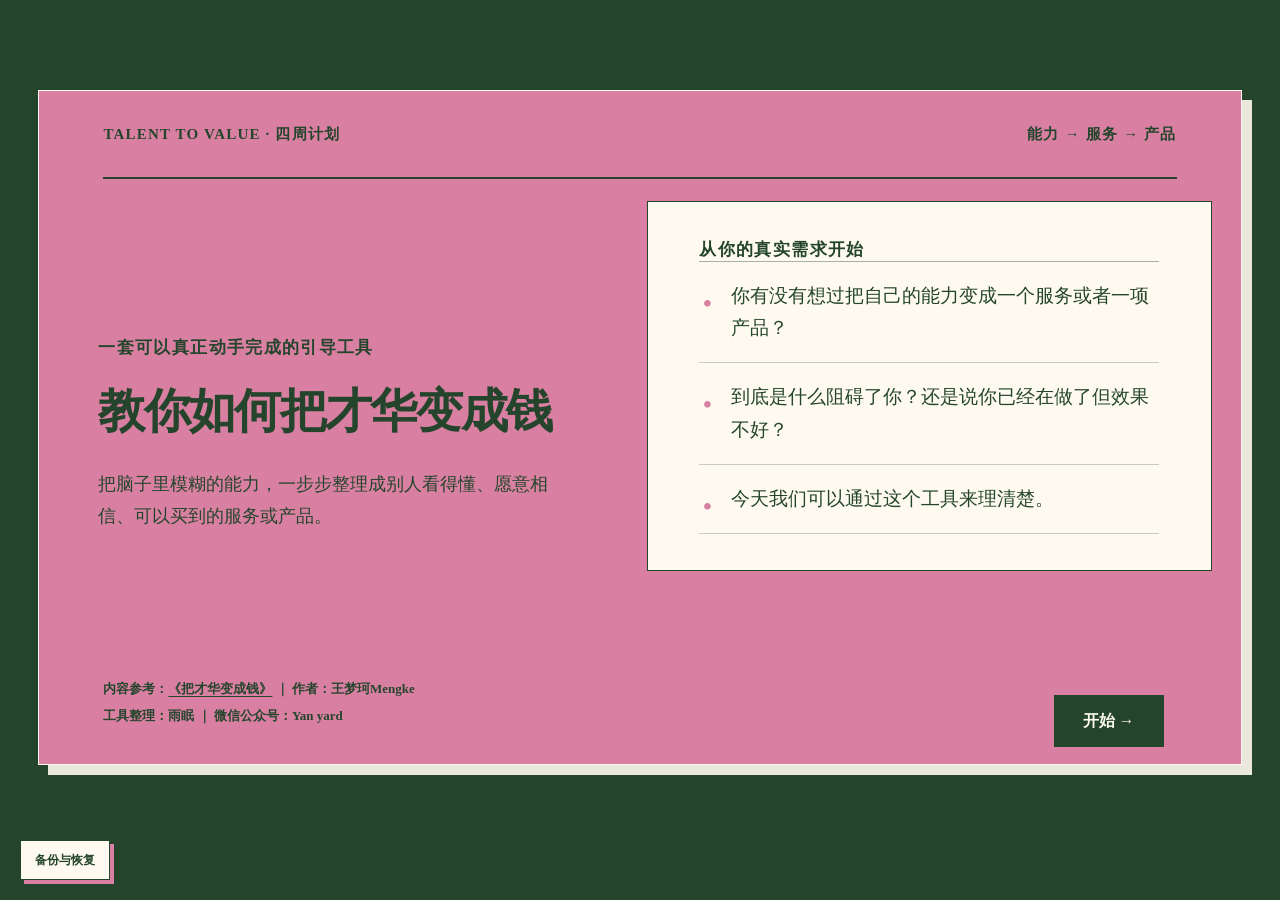
==== commit 52ddfb64: "Keep homepage title on one line" ====
--- a/index.html
+++ b/index.html
@@ -1 +1 @@
-<!DOCTYPE html><html lang="zh-CN"><head><meta charSet="utf-8"/><meta name="viewport" content="width=device-width, initial-scale=1"/><link rel="stylesheet" href="/_next/static/chunks/0kfekzphr.9pu.css" data-precedence="next"/><link rel="preload" as="script" fetchPriority="low" href="/_next/static/chunks/0ht900cau6_ur.js"/><script src="/_next/static/chunks/0r8nt2o8muejo.js" async=""></script><script src="/_next/static/chunks/07lhk_q6pmm3r.js" async=""></script><script src="/_next/static/chunks/turbopack-05c8c~j12fn14.js" async=""></script><script src="/_next/static/chunks/0dbhjjzl8qfwv.js" async=""></script><script src="/_next/static/chunks/00cdttue50qjl.js" async=""></script><title>教你如何把才华变成钱</title><meta name="description" content="用 28 关想清楚：你能帮谁、别人为什么信你，以及怎样把能力变成可以购买的服务或产品。"/><meta property="og:title" content="教你如何把才华变成钱"/><meta property="og:description" content="28 关，一步一步把能力变成可以购买的服务或产品。"/><meta property="og:url" content="https://talent-to-value.github.io"/><meta property="og:image" content="https://talent-to-value.github.io/og.png"/><meta property="og:image:width" content="1730"/><meta property="og:image:height" content="909"/><meta property="og:image:alt" content="教你如何把才华变成钱"/><meta property="og:type" content="website"/><meta name="twitter:card" content="summary_large_image"/><meta name="twitter:title" content="教你如何把才华变成钱"/><meta name="twitter:description" content="28 关，一步一步把能力变成可以购买的服务或产品。"/><meta name="twitter:image" content="https://talent-to-value.github.io/og.png"/><link rel="icon" href="/favicon.png"/><script src="/_next/static/chunks/03~yq9q893hmn.js" noModule=""></script></head><body><div hidden=""><!--$--><!--/$--></div><main class="mvp-home" aria-busy="true"></main><!--$--><!--/$--><script src="/_next/static/chunks/0ht900cau6_ur.js" id="_R_" async=""></script><script>(self.__next_f=self.__next_f||[]).push([0])</script><script>self.__next_f.push([1,"1:\"$Sreact.fragment\"\n2:I[39756,[\"/_next/static/chunks/0dbhjjzl8qfwv.js\"],\"default\"]\n3:I[37457,[\"/_next/static/chunks/0dbhjjzl8qfwv.js\"],\"default\"]\n4:I[47257,[\"/_next/static/chunks/0dbhjjzl8qfwv.js\"],\"ClientPageRoot\"]\n5:I[31713,[\"/_next/static/chunks/0dbhjjzl8qfwv.js\",\"/_next/static/chunks/00cdttue50qjl.js\"],\"default\"]\n8:I[97367,[\"/_next/static/chunks/0dbhjjzl8qfwv.js\"],\"OutletBoundary\"]\n9:\"$Sreact.suspense\"\nb:I[97367,[\"/_next/static/chunks/0dbhjjzl8qfwv.js\"],\"ViewportBoundary\"]\nd:I[97367,[\"/_next/static/chunks/0dbhjjzl8qfwv.js\"],\"MetadataBoundary\"]\nf:I[68027,[\"/_next/static/chunks/0dbhjjzl8qfwv.js\"],\"default\",1]\n:HL[\"/_next/static/chunks/0kfekzphr.9pu.css\",\"style\"]\n"])</script><script>self.__next_f.push([1,"0:{\"P\":null,\"c\":[\"\",\"\"],\"q\":\"\",\"i\":false,\"f\":[[[\"\",{\"children\":[\"__PAGE__\",{}]},\"$undefined\",\"$undefined\",16],[[\"$\",\"$1\",\"c\",{\"children\":[[[\"$\",\"link\",\"0\",{\"rel\":\"stylesheet\",\"href\":\"/_next/static/chunks/0kfekzphr.9pu.css\",\"precedence\":\"next\",\"crossOrigin\":\"$undefined\",\"nonce\":\"$undefined\"}],[\"$\",\"script\",\"script-0\",{\"src\":\"/_next/static/chunks/0dbhjjzl8qfwv.js\",\"async\":true,\"nonce\":\"$undefined\"}]],[\"$\",\"html\",null,{\"lang\":\"zh-CN\",\"children\":[\"$\",\"body\",null,{\"children\":[\"$\",\"$L2\",null,{\"parallelRouterKey\":\"children\",\"error\":\"$undefined\",\"errorStyles\":\"$undefined\",\"errorScripts\":\"$undefined\",\"template\":[\"$\",\"$L3\",null,{}],\"templateStyles\":\"$undefined\",\"templateScripts\":\"$undefined\",\"notFound\":[[[\"$\",\"title\",null,{\"children\":\"404: This page could not be found.\"}],[\"$\",\"div\",null,{\"style\":{\"fontFamily\":\"system-ui,\\\"Segoe UI\\\",Roboto,Helvetica,Arial,sans-serif,\\\"Apple Color Emoji\\\",\\\"Segoe UI Emoji\\\"\",\"height\":\"100vh\",\"textAlign\":\"center\",\"display\":\"flex\",\"flexDirection\":\"column\",\"alignItems\":\"center\",\"justifyContent\":\"center\"},\"children\":[\"$\",\"div\",null,{\"children\":[[\"$\",\"style\",null,{\"dangerouslySetInnerHTML\":{\"__html\":\"body{color:#000;background:#fff;margin:0}.next-error-h1{border-right:1px solid rgba(0,0,0,.3)}@media (prefers-color-scheme:dark){body{color:#fff;background:#000}.next-error-h1{border-right:1px solid rgba(255,255,255,.3)}}\"}}],[\"$\",\"h1\",null,{\"className\":\"next-error-h1\",\"style\":{\"display\":\"inline-block\",\"margin\":\"0 20px 0 0\",\"padding\":\"0 23px 0 0\",\"fontSize\":24,\"fontWeight\":500,\"verticalAlign\":\"top\",\"lineHeight\":\"49px\"},\"children\":404}],[\"$\",\"div\",null,{\"style\":{\"display\":\"inline-block\"},\"children\":[\"$\",\"h2\",null,{\"style\":{\"fontSize\":14,\"fontWeight\":400,\"lineHeight\":\"49px\",\"margin\":0},\"children\":\"This page could not be found.\"}]}]]}]}]],[]],\"forbidden\":\"$undefined\",\"unauthorized\":\"$undefined\"}]}]}]]}],{\"children\":[[\"$\",\"$1\",\"c\",{\"children\":[[\"$\",\"$L4\",null,{\"Component\":\"$5\",\"serverProvidedParams\":{\"searchParams\":{},\"params\":{},\"promises\":[\"$@6\",\"$@7\"]}}],[[\"$\",\"script\",\"script-0\",{\"src\":\"/_next/static/chunks/00cdttue50qjl.js\",\"async\":true,\"nonce\":\"$undefined\"}]],[\"$\",\"$L8\",null,{\"children\":[\"$\",\"$9\",null,{\"name\":\"Next.MetadataOutlet\",\"children\":\"$@a\"}]}]]}],{},null,false,null]},null,false,null],[\"$\",\"$1\",\"h\",{\"children\":[null,[\"$\",\"$Lb\",null,{\"children\":\"$Lc\"}],[\"$\",\"div\",null,{\"hidden\":true,\"children\":[\"$\",\"$Ld\",null,{\"children\":[\"$\",\"$9\",null,{\"name\":\"Next.Metadata\",\"children\":\"$Le\"}]}]}],null]}],false]],\"m\":\"$undefined\",\"G\":[\"$f\",[[\"$\",\"link\",\"0\",{\"rel\":\"stylesheet\",\"href\":\"/_next/static/chunks/0kfekzphr.9pu.css\",\"precedence\":\"next\",\"crossOrigin\":\"$undefined\",\"nonce\":\"$undefined\"}]]],\"S\":true,\"h\":null,\"s\":\"$undefined\",\"l\":\"$undefined\",\"p\":\"$undefined\",\"d\":\"$undefined\",\"b\":\"FMrr21RccJJE1ei6Hzm__\"}\n"])</script><script>self.__next_f.push([1,"6:{}\n7:\"$0:f:0:1:1:children:0:props:children:0:props:serverProvidedParams:params\"\n"])</script><script>self.__next_f.push([1,"c:[[\"$\",\"meta\",\"0\",{\"charSet\":\"utf-8\"}],[\"$\",\"meta\",\"1\",{\"name\":\"viewport\",\"content\":\"width=device-width, initial-scale=1\"}]]\n"])</script><script>self.__next_f.push([1,"10:I[27201,[\"/_next/static/chunks/0dbhjjzl8qfwv.js\"],\"IconMark\"]\na:null\ne:[[\"$\",\"title\",\"0\",{\"children\":\"教你如何把才华变成钱\"}],[\"$\",\"meta\",\"1\",{\"name\":\"description\",\"content\":\"用 28 关想清楚：你能帮谁、别人为什么信你，以及怎样把能力变成可以购买的服务或产品。\"}],[\"$\",\"meta\",\"2\",{\"property\":\"og:title\",\"content\":\"教你如何把才华变成钱\"}],[\"$\",\"meta\",\"3\",{\"property\":\"og:description\",\"content\":\"28 关，一步一步把能力变成可以购买的服务或产品。\"}],[\"$\",\"meta\",\"4\",{\"property\":\"og:url\",\"content\":\"https://talent-to-value.github.io\"}],[\"$\",\"meta\",\"5\",{\"property\":\"og:image\",\"content\":\"https://talent-to-value.github.io/og.png\"}],[\"$\",\"meta\",\"6\",{\"property\":\"og:image:width\",\"content\":\"1730\"}],[\"$\",\"meta\",\"7\",{\"property\":\"og:image:height\",\"content\":\"909\"}],[\"$\",\"meta\",\"8\",{\"property\":\"og:image:alt\",\"content\":\"教你如何把才华变成钱\"}],[\"$\",\"meta\",\"9\",{\"property\":\"og:type\",\"content\":\"website\"}],[\"$\",\"meta\",\"10\",{\"name\":\"twitter:card\",\"content\":\"summary_large_image\"}],[\"$\",\"meta\",\"11\",{\"name\":\"twitter:title\",\"content\":\"教你如何把才华变成钱\"}],[\"$\",\"meta\",\"12\",{\"name\":\"twitter:description\",\"content\":\"28 关，一步一步把能力变成可以购买的服务或产品。\"}],[\"$\",\"meta\",\"13\",{\"name\":\"twitter:image\",\"content\":\"https://talent-to-value.github.io/og.png\"}],[\"$\",\"link\",\"14\",{\"rel\":\"icon\",\"href\":\"/favicon.png\"}],[\"$\",\"$L10\",\"15\",{}]]\n"])</script></body></html>+<!DOCTYPE html><html lang="zh-CN"><head><meta charSet="utf-8"/><meta name="viewport" content="width=device-width, initial-scale=1"/><link rel="stylesheet" href="/_next/static/chunks/0c_0s5_0kji95.css" data-precedence="next"/><link rel="preload" as="script" fetchPriority="low" href="/_next/static/chunks/0ht900cau6_ur.js"/><script src="/_next/static/chunks/0r8nt2o8muejo.js" async=""></script><script src="/_next/static/chunks/07lhk_q6pmm3r.js" async=""></script><script src="/_next/static/chunks/turbopack-05c8c~j12fn14.js" async=""></script><script src="/_next/static/chunks/0dbhjjzl8qfwv.js" async=""></script><script src="/_next/static/chunks/00cdttue50qjl.js" async=""></script><title>教你如何把才华变成钱</title><meta name="description" content="用 28 关想清楚：你能帮谁、别人为什么信你，以及怎样把能力变成可以购买的服务或产品。"/><meta property="og:title" content="教你如何把才华变成钱"/><meta property="og:description" content="28 关，一步一步把能力变成可以购买的服务或产品。"/><meta property="og:url" content="https://talent-to-value.github.io"/><meta property="og:image" content="https://talent-to-value.github.io/og.png"/><meta property="og:image:width" content="1730"/><meta property="og:image:height" content="909"/><meta property="og:image:alt" content="教你如何把才华变成钱"/><meta property="og:type" content="website"/><meta name="twitter:card" content="summary_large_image"/><meta name="twitter:title" content="教你如何把才华变成钱"/><meta name="twitter:description" content="28 关，一步一步把能力变成可以购买的服务或产品。"/><meta name="twitter:image" content="https://talent-to-value.github.io/og.png"/><link rel="icon" href="/favicon.png"/><script src="/_next/static/chunks/03~yq9q893hmn.js" noModule=""></script></head><body><div hidden=""><!--$--><!--/$--></div><main class="mvp-home" aria-busy="true"></main><!--$--><!--/$--><script src="/_next/static/chunks/0ht900cau6_ur.js" id="_R_" async=""></script><script>(self.__next_f=self.__next_f||[]).push([0])</script><script>self.__next_f.push([1,"1:\"$Sreact.fragment\"\n2:I[39756,[\"/_next/static/chunks/0dbhjjzl8qfwv.js\"],\"default\"]\n3:I[37457,[\"/_next/static/chunks/0dbhjjzl8qfwv.js\"],\"default\"]\n4:I[47257,[\"/_next/static/chunks/0dbhjjzl8qfwv.js\"],\"ClientPageRoot\"]\n5:I[31713,[\"/_next/static/chunks/0dbhjjzl8qfwv.js\",\"/_next/static/chunks/00cdttue50qjl.js\"],\"default\"]\n8:I[97367,[\"/_next/static/chunks/0dbhjjzl8qfwv.js\"],\"OutletBoundary\"]\n9:\"$Sreact.suspense\"\nb:I[97367,[\"/_next/static/chunks/0dbhjjzl8qfwv.js\"],\"ViewportBoundary\"]\nd:I[97367,[\"/_next/static/chunks/0dbhjjzl8qfwv.js\"],\"MetadataBoundary\"]\nf:I[68027,[\"/_next/static/chunks/0dbhjjzl8qfwv.js\"],\"default\",1]\n:HL[\"/_next/static/chunks/0c_0s5_0kji95.css\",\"style\"]\n"])</script><script>self.__next_f.push([1,"0:{\"P\":null,\"c\":[\"\",\"\"],\"q\":\"\",\"i\":false,\"f\":[[[\"\",{\"children\":[\"__PAGE__\",{}]},\"$undefined\",\"$undefined\",16],[[\"$\",\"$1\",\"c\",{\"children\":[[[\"$\",\"link\",\"0\",{\"rel\":\"stylesheet\",\"href\":\"/_next/static/chunks/0c_0s5_0kji95.css\",\"precedence\":\"next\",\"crossOrigin\":\"$undefined\",\"nonce\":\"$undefined\"}],[\"$\",\"script\",\"script-0\",{\"src\":\"/_next/static/chunks/0dbhjjzl8qfwv.js\",\"async\":true,\"nonce\":\"$undefined\"}]],[\"$\",\"html\",null,{\"lang\":\"zh-CN\",\"children\":[\"$\",\"body\",null,{\"children\":[\"$\",\"$L2\",null,{\"parallelRouterKey\":\"children\",\"error\":\"$undefined\",\"errorStyles\":\"$undefined\",\"errorScripts\":\"$undefined\",\"template\":[\"$\",\"$L3\",null,{}],\"templateStyles\":\"$undefined\",\"templateScripts\":\"$undefined\",\"notFound\":[[[\"$\",\"title\",null,{\"children\":\"404: This page could not be found.\"}],[\"$\",\"div\",null,{\"style\":{\"fontFamily\":\"system-ui,\\\"Segoe UI\\\",Roboto,Helvetica,Arial,sans-serif,\\\"Apple Color Emoji\\\",\\\"Segoe UI Emoji\\\"\",\"height\":\"100vh\",\"textAlign\":\"center\",\"display\":\"flex\",\"flexDirection\":\"column\",\"alignItems\":\"center\",\"justifyContent\":\"center\"},\"children\":[\"$\",\"div\",null,{\"children\":[[\"$\",\"style\",null,{\"dangerouslySetInnerHTML\":{\"__html\":\"body{color:#000;background:#fff;margin:0}.next-error-h1{border-right:1px solid rgba(0,0,0,.3)}@media (prefers-color-scheme:dark){body{color:#fff;background:#000}.next-error-h1{border-right:1px solid rgba(255,255,255,.3)}}\"}}],[\"$\",\"h1\",null,{\"className\":\"next-error-h1\",\"style\":{\"display\":\"inline-block\",\"margin\":\"0 20px 0 0\",\"padding\":\"0 23px 0 0\",\"fontSize\":24,\"fontWeight\":500,\"verticalAlign\":\"top\",\"lineHeight\":\"49px\"},\"children\":404}],[\"$\",\"div\",null,{\"style\":{\"display\":\"inline-block\"},\"children\":[\"$\",\"h2\",null,{\"style\":{\"fontSize\":14,\"fontWeight\":400,\"lineHeight\":\"49px\",\"margin\":0},\"children\":\"This page could not be found.\"}]}]]}]}]],[]],\"forbidden\":\"$undefined\",\"unauthorized\":\"$undefined\"}]}]}]]}],{\"children\":[[\"$\",\"$1\",\"c\",{\"children\":[[\"$\",\"$L4\",null,{\"Component\":\"$5\",\"serverProvidedParams\":{\"searchParams\":{},\"params\":{},\"promises\":[\"$@6\",\"$@7\"]}}],[[\"$\",\"script\",\"script-0\",{\"src\":\"/_next/static/chunks/00cdttue50qjl.js\",\"async\":true,\"nonce\":\"$undefined\"}]],[\"$\",\"$L8\",null,{\"children\":[\"$\",\"$9\",null,{\"name\":\"Next.MetadataOutlet\",\"children\":\"$@a\"}]}]]}],{},null,false,null]},null,false,null],[\"$\",\"$1\",\"h\",{\"children\":[null,[\"$\",\"$Lb\",null,{\"children\":\"$Lc\"}],[\"$\",\"div\",null,{\"hidden\":true,\"children\":[\"$\",\"$Ld\",null,{\"children\":[\"$\",\"$9\",null,{\"name\":\"Next.Metadata\",\"children\":\"$Le\"}]}]}],null]}],false]],\"m\":\"$undefined\",\"G\":[\"$f\",[[\"$\",\"link\",\"0\",{\"rel\":\"stylesheet\",\"href\":\"/_next/static/chunks/0c_0s5_0kji95.css\",\"precedence\":\"next\",\"crossOrigin\":\"$undefined\",\"nonce\":\"$undefined\"}]]],\"S\":true,\"h\":null,\"s\":\"$undefined\",\"l\":\"$undefined\",\"p\":\"$undefined\",\"d\":\"$undefined\",\"b\":\"UCVzCFoFL8q7xn24j9ZAq\"}\n"])</script><script>self.__next_f.push([1,"6:{}\n7:\"$0:f:0:1:1:children:0:props:children:0:props:serverProvidedParams:params\"\n"])</script><script>self.__next_f.push([1,"c:[[\"$\",\"meta\",\"0\",{\"charSet\":\"utf-8\"}],[\"$\",\"meta\",\"1\",{\"name\":\"viewport\",\"content\":\"width=device-width, initial-scale=1\"}]]\n"])</script><script>self.__next_f.push([1,"10:I[27201,[\"/_next/static/chunks/0dbhjjzl8qfwv.js\"],\"IconMark\"]\na:null\ne:[[\"$\",\"title\",\"0\",{\"children\":\"教你如何把才华变成钱\"}],[\"$\",\"meta\",\"1\",{\"name\":\"description\",\"content\":\"用 28 关想清楚：你能帮谁、别人为什么信你，以及怎样把能力变成可以购买的服务或产品。\"}],[\"$\",\"meta\",\"2\",{\"property\":\"og:title\",\"content\":\"教你如何把才华变成钱\"}],[\"$\",\"meta\",\"3\",{\"property\":\"og:description\",\"content\":\"28 关，一步一步把能力变成可以购买的服务或产品。\"}],[\"$\",\"meta\",\"4\",{\"property\":\"og:url\",\"content\":\"https://talent-to-value.github.io\"}],[\"$\",\"meta\",\"5\",{\"property\":\"og:image\",\"content\":\"https://talent-to-value.github.io/og.png\"}],[\"$\",\"meta\",\"6\",{\"property\":\"og:image:width\",\"content\":\"1730\"}],[\"$\",\"meta\",\"7\",{\"property\":\"og:image:height\",\"content\":\"909\"}],[\"$\",\"meta\",\"8\",{\"property\":\"og:image:alt\",\"content\":\"教你如何把才华变成钱\"}],[\"$\",\"meta\",\"9\",{\"property\":\"og:type\",\"content\":\"website\"}],[\"$\",\"meta\",\"10\",{\"name\":\"twitter:card\",\"content\":\"summary_large_image\"}],[\"$\",\"meta\",\"11\",{\"name\":\"twitter:title\",\"content\":\"教你如何把才华变成钱\"}],[\"$\",\"meta\",\"12\",{\"name\":\"twitter:description\",\"content\":\"28 关，一步一步把能力变成可以购买的服务或产品。\"}],[\"$\",\"meta\",\"13\",{\"name\":\"twitter:image\",\"content\":\"https://talent-to-value.github.io/og.png\"}],[\"$\",\"link\",\"14\",{\"rel\":\"icon\",\"href\":\"/favicon.png\"}],[\"$\",\"$L10\",\"15\",{}]]\n"])</script></body></html>
--- a/_next/static/chunks/0c_0s5_0kji95.css
+++ b/_next/static/chunks/0c_0s5_0kji95.css
@@ -0,0 +1 @@
+:root{--paper:#f4eedf;--paper-light:#fffaf0;--ink:#24452c;--muted:#696b61;--line:#c8c2b3;--pink:#d980a2;--pink-soft:#d980a2;--sans:-apple-system, BlinkMacSystemFont, "Segoe UI", "PingFang SC", "Hiragino Sans GB", "Microsoft YaHei", sans-serif;--serif:"Songti SC", "STSong", "Noto Serif CJK SC", Georgia, serif}*{box-sizing:border-box}html,body{min-height:100%}body{background:var(--paper);color:var(--ink);font-family:var(--sans);margin:0}button,textarea,input,select{font:inherit}button{color:inherit}button:not(:disabled){cursor:pointer}button:focus-visible,textarea:focus-visible,input:focus-visible,select:focus-visible{outline:3px solid var(--pink);outline-offset:3px}.sr-only{clip:rect(0, 0, 0, 0);white-space:nowrap;border:0;width:1px;height:1px;margin:-1px;padding:0;position:absolute;overflow:hidden}.mvp-home,.mvp-day{min-height:100dvh}.mvp-home{padding:42px}.editorial-home,.overview-frame{background:var(--paper-light);border:1px solid #24452c2e;width:min(1480px,100%);min-height:calc(100dvh - 84px);margin:0 auto;padding:0 clamp(28px,5vw,72px);box-shadow:0 18px 50px #2430271f}.home-hero-copy h1,.overview-heading h1,.day-content h1{font-family:var(--serif);letter-spacing:-.035em;margin:0;font-weight:600;line-height:1.2}.home-masthead{border-bottom:2px solid var(--ink);letter-spacing:.08em;justify-content:space-between;align-items:center;gap:24px;min-height:88px;font-family:ui-monospace,SFMono-Regular,Menlo,monospace;font-size:12px;font-weight:800;display:flex}.home-masthead button{min-height:44px;font:inherit;background:0 0;border:0;padding:0}.home-hero{grid-template-columns:minmax(0,.95fr) minmax(390px,1.05fr);align-items:center;gap:clamp(44px,7vw,100px);min-height:calc(100dvh - 260px);padding:clamp(54px,7vw,96px) 0;display:grid}.home-eyebrow,.home-card-label{letter-spacing:.08em;text-transform:uppercase;font-size:12px;font-weight:850;display:block}.home-eyebrow{color:#a74868;margin-bottom:24px}.home-hero-copy h1,.overview-heading h1{max-width:720px;font-size:clamp(38px,4.6vw,56px)}.home-hero-copy>p{max-width:610px;color:var(--muted);margin:28px 0 34px;font-size:18px;line-height:1.8}.home-hero-copy .main-button span{margin-left:18px}.home-question-card{background:var(--ink);color:var(--paper-light);padding:clamp(30px,4vw,54px)}.home-question-card .home-card-label{color:var(--pink)}.pain-list{border-top:1px solid #fffaf066;margin:28px 0 0;padding:0;list-style:none}.pain-list li{border-bottom:1px solid #fffaf040;padding:22px 0 22px 32px;font-size:17px;line-height:1.7;position:relative}.pain-list li:before{content:"•";color:var(--pink);font-size:22px;position:absolute;left:3px}.home-footer{border-top:2px solid var(--ink);justify-content:space-between;align-items:center;gap:24px;min-height:84px;font-size:13px;font-weight:750;display:flex}.home-source-footer{text-align:left;flex-direction:column;justify-content:flex-start;align-items:flex-start;gap:7px;width:min(680px,100% - 190px);min-height:52px;padding:0;font-size:13px;font-weight:800;line-height:1.55;display:flex;position:absolute;bottom:34px;left:0}.home-source-footer p{margin:0}.home-source-footer a{color:inherit;text-underline-offset:3px}.home-shell{background:var(--ink)}.home-shell .editorial-home{border-color:var(--paper-light);background:var(--pink-soft);font-family:var(--serif);box-shadow:10px 10px #fffaf0e6}.home-shell .home-hero{min-height:calc(100dvh - 173px);padding-bottom:clamp(118px,9vw,142px);position:relative}.home-shell .home-hero-copy{flex-direction:column;align-self:stretch;padding:clamp(24px,4vw,54px) 0;display:flex}.home-shell .home-eyebrow{color:var(--ink);margin-top:auto;font-size:17px}.home-shell .home-hero-copy>p{color:var(--ink)}.home-shell .home-masthead{font-family:var(--serif);font-size:15px}.home-shell .home-start-button{position:absolute;bottom:34px;right:0}.home-shell .home-question-card{border:1px solid var(--ink);background:var(--paper-light);color:var(--ink);flex-direction:column;display:flex}.home-shell .home-question-card .home-card-label{color:var(--ink);font-size:17px}.home-shell .pain-list{border-top-color:#24452c66;width:100%;margin:auto 0}.home-shell .pain-list li{border-bottom-color:#24452c40;font-size:19px}.home-shell .pain-list li:before{color:var(--pink);font-size:28px}@media (min-width:1101px){.home-shell{padding:10dvh 3vw 15dvh}.home-shell .editorial-home{width:100%;height:75dvh;min-height:75dvh}.home-shell .home-hero{height:calc(75dvh - 89px);min-height:calc(75dvh - 89px);padding-top:40px;padding-bottom:100px}.home-shell .home-hero-copy{text-align:left;align-items:flex-start;transform:translate(-5px,-69px)}.home-shell .home-hero-copy h1{white-space:nowrap;font-size:clamp(38px,3.7vw,54px)}.home-shell .home-question-card{width:calc(100% + 48px);transform:translate(-13px,-59px)}.home-shell .home-start-button{transform:translate(-13px,16px)}}@media (min-width:1400px){.home-shell .pain-list li{white-space:nowrap}}@media (min-width:1101px) and (max-height:900px){.home-shell .home-hero{padding-top:24px;padding-bottom:78px}.home-shell .home-question-card{padding-top:36px;padding-bottom:36px}.home-shell .pain-list li{padding-top:18px;padding-bottom:18px}}.main-button{border:1px solid var(--ink);background:var(--ink);min-height:52px;color:var(--paper-light);border-radius:0;padding:0 28px;font-weight:700}.main-button:disabled{cursor:not-allowed;opacity:.35}.home-actions{align-items:center;gap:20px;display:flex}.text-button{background:0 0;border:0;border-bottom:1px solid;min-height:48px;padding:0;font-weight:700}.back-link,.day-header button{background:0 0;border:0;min-height:44px;padding:0;font-weight:650}.overview-frame{padding-bottom:54px}.overview-heading{padding:54px 0 38px;display:block}.overview-copy{max-width:650px;color:var(--muted);margin:0;font-size:17px;line-height:1.75}.stage-card-grid{grid-template-columns:repeat(4,minmax(0,1fr));gap:22px;display:grid}.stage-card{border:2px solid var(--ink);min-height:340px;box-shadow:7px 7px 0 var(--ink);flex-direction:column;padding:28px;display:flex;transform:translate(-2px,-2px)}.stage-card-1,.stage-card-4{background:var(--ink);color:var(--paper-light)}.stage-card-2{background:var(--pink-soft)}.stage-card-3{background:var(--paper-light)}.stage-card-top{justify-content:space-between;gap:16px;font-family:ui-monospace,SFMono-Regular,Menlo,monospace;font-weight:850;display:flex}.stage-card h2{font-family:var(--serif);margin:48px 0 14px;font-size:29px;font-weight:600}.stage-card>p{margin:0;font-size:15px;line-height:1.65}.stage-card-output{border-top:1px solid;margin-top:auto;padding-top:22px;font-size:13px;font-weight:700;line-height:1.6}.stage-card-progress{opacity:.72;margin-top:14px;font-family:ui-monospace,SFMono-Regular,Menlo,monospace;font-size:12px}.overview-actions{justify-content:space-between;align-items:center;gap:32px;padding:30px 0 0;display:flex}.overview-actions-only{justify-content:flex-end}.week-start-card{min-height:620px}.overview-actions strong{margin-top:8px;font-size:18px;display:block}.mvp-day{background:#eee6d6;grid-template-columns:286px minmax(0,1fr);display:grid}.day-sidebar{background:var(--ink);height:100dvh;color:var(--paper-light);position:sticky;top:0;overflow-y:auto}.day-sidebar>header{border-bottom:1px solid #fffaf042;flex-wrap:wrap;justify-content:space-between;align-items:flex-start;gap:12px;min-height:92px;padding:22px 20px 16px;display:flex}.day-sidebar>header button{color:inherit;text-align:left;font-family:var(--serif);background:0 0;border:0;padding:0;font-size:17px;font-weight:650;line-height:1.4}.day-sidebar>header>span{color:var(--pink);text-align:right;flex:none;font-size:11px;font-weight:850;line-height:1.4}.day-sidebar>header .sidebar-backup-button,.day-sidebar>header .sidebar-about-button{color:var(--pink);font-family:var(--sans);white-space:nowrap;flex:calc(50% - 6px);font-size:11px;font-weight:800}.data-safety-trigger{z-index:24;border:1px solid var(--ink);background:var(--paper-light);min-height:40px;color:var(--ink);box-shadow:4px 4px 0 var(--pink);padding:0 14px;font-size:12px;font-weight:800;position:fixed;bottom:20px;left:20px}.sidebar-progress{background:#fffaf029;height:3px}.sidebar-progress span{background:var(--pink-soft);height:100%;display:block}.day-sidebar nav{padding:14px 12px 36px}.sidebar-stage{margin-bottom:18px}.sidebar-stage h2{color:#fffaf0b8;letter-spacing:.04em;gap:10px;margin:0;padding:8px 8px 10px;font-size:12px;display:flex}.sidebar-stage h2 span{color:var(--pink);white-space:nowrap}.sidebar-stage button{color:#fffaf0c7;text-align:left;background:0 0;border:0;border-bottom:1px solid #fffaf01f;grid-template-columns:28px minmax(0,1fr) auto;align-items:center;gap:7px;width:100%;min-height:54px;padding:9px 8px;display:grid}.sidebar-stage button>span{color:var(--pink);font-size:11px;font-weight:850}.sidebar-stage button strong{text-overflow:ellipsis;white-space:nowrap;font-size:12px;font-weight:650;line-height:1.35;overflow:hidden}.sidebar-stage button small{color:#fffaf080;font-size:10px}.sidebar-stage button:hover,.sidebar-stage button.is-current{color:var(--paper-light);background:#fffaf01f}.sidebar-stage button.is-current{box-shadow:inset 3px 0 0 var(--pink)}.sidebar-stage button.is-complete small{color:#b9d9b8}.sidebar-stage button.is-partial small{color:var(--pink)}.sidebar-stage .sidebar-stage-heading{color:#fffaf0b8;border-bottom:0;grid-template-columns:none;align-items:baseline;gap:10px;min-height:0;padding:8px 8px 10px;display:flex}.sidebar-stage .sidebar-stage-heading>span{color:var(--pink);letter-spacing:.04em;white-space:nowrap;font-size:12px}.sidebar-stage .sidebar-stage-heading>strong{color:inherit;letter-spacing:.04em;white-space:normal;font-size:12px;font-weight:700;overflow:visible}.sidebar-stage .sidebar-stage-heading:hover{color:var(--paper-light);background:#fffaf014}.day-workspace{min-width:0}.day-header{z-index:20;border-bottom:1px solid var(--line);-webkit-backdrop-filter:blur(12px);backdrop-filter:blur(12px);background:#f4eedff5;grid-template-columns:1fr auto;align-items:center;gap:28px;height:68px;padding:0 28px;font-size:13px;font-weight:750;display:grid;position:sticky;top:0}.day-brand{font-family:var(--serif);justify-self:start;font-size:16px}.mobile-menu-button{display:none}.day-progress{z-index:19;background:#24452c1f;height:5px;position:sticky;top:68px}.day-progress span{background:var(--pink-soft);height:100%;display:block}.day-scroll{width:min(1040px,100% - 56px);margin:0 auto;padding:24px 0 100px}.day-sheet{background:var(--paper-light);border:1px solid #24452c59}.day-orientation{padding:24px 30px}.day-kicker-row{color:#a74868;letter-spacing:.07em;justify-content:space-between;align-items:center;gap:18px;font-size:12px;font-weight:850;display:flex}.day-kicker-row strong{background:var(--pink-soft);color:var(--ink);padding:5px 9px;font-size:11px}.day-orientation>h1{max-width:760px;font-family:var(--serif);letter-spacing:-.035em;margin:10px 0 18px;font-size:clamp(29px,3.2vw,38px);font-weight:600;line-height:1.2}.day-orientation-7>h1{white-space:nowrap;max-width:none;font-size:clamp(27px,2.8vw,34px)}.day-orientation-copy{background:var(--pink-soft);padding:16px 18px;display:block}.day-orientation-copy p{color:var(--ink);margin:0;font-size:14px;font-weight:700;line-height:1.7}.day-orientation-copy strong{border-top:1px solid #24452c73;margin-top:10px;padding-top:10px;font-size:13px;line-height:1.55;display:block}.day-why{border-top:1px solid var(--ink);grid-template-columns:148px 1fr;gap:30px;padding:22px 0;display:grid}.day-why>span,.day-result>span,.question-label,.carry-card>span,.example-card>span{letter-spacing:.07em;font-size:11px;font-weight:850}.day-why p{color:var(--muted);margin:0;font-size:15px;line-height:1.8}.day-result{background:var(--pink-soft);grid-template-columns:148px 1fr;align-items:start;gap:30px;padding:18px 20px;display:grid}.day-result strong{font-size:14px;line-height:1.65}.day-content{border-top:1px solid #24452c59;width:100%;margin:0;padding:clamp(28px,4vw,44px)}.single-day-form{gap:34px;display:grid}.single-task-block{grid-template-columns:44px minmax(0,1fr);gap:20px;display:grid}.single-task-block+.single-task-block{border-top:2px solid var(--ink);padding-top:34px}.task-number{color:#a74868;padding-top:6px;font-size:12px;font-weight:900}.single-task-block h2{font-family:var(--serif);margin:0;font-size:clamp(24px,3vw,32px);font-weight:650;line-height:1.25}.single-task-block h2+p{border-left:5px solid var(--pink);background:var(--pink-soft);color:var(--ink);margin:12px 0 0;padding:11px 14px;font-size:15px;line-height:1.7}.single-task-block textarea,.single-task-block input[type=text]{margin-top:16px}.single-task-block textarea{min-height:150px}.single-day-submit{border-top:2px solid var(--ink);justify-content:space-between;align-items:center;gap:24px;padding-top:24px;display:flex}.single-day-submit p{color:var(--muted);margin:0;font-size:13px;line-height:1.6}.third-week-backup-actions{justify-content:flex-end}.third-week-backup-actions .secondary-button{min-height:52px}.worksheet-help{border-top:1px solid var(--line);border-bottom:1px solid var(--line);margin-top:18px}.worksheet-help+.worksheet-help{margin-top:-1px}.worksheet-help summary{cursor:pointer;min-height:48px;padding:14px 2px;font-size:14px;font-weight:800;line-height:1.4}.worksheet-help>p,.worksheet-help>ul{color:var(--muted);margin:0 0 18px;font-size:14px;line-height:1.75}.worksheet-help>ul{padding-left:20px}.worksheet-help textarea{min-height:132px;margin:0 0 16px}.work-title-list{gap:10px;margin-top:18px;display:grid}.work-title-row{grid-template-columns:42px minmax(0,1fr) auto;align-items:center;gap:10px;display:grid}.work-title-row>span{color:#a74868;font-size:12px;font-weight:900}.day-content .work-title-row input[type=text]{min-height:54px;margin:0;padding:12px 15px;font-size:16px}.delete-work-button{border:1px solid var(--ink);background:var(--paper);color:#9b365b;min-height:54px;padding:0 16px;font-weight:800}.task-purpose-box{border-left:6px solid var(--ink);background:var(--pink-soft);font-family:var(--serif);margin-top:14px;padding:17px 20px;font-size:19px;font-weight:700;line-height:1.65}.add-work-button{border:1px solid var(--ink);background:var(--pink-soft);min-height:48px;color:var(--ink);margin:12px 0 0 52px;padding:0 18px;font-weight:800}.add-work-button span{margin-right:4px;font-size:20px;line-height:1}.work-example-list,.result-examples>div{gap:10px;margin:0 0 18px;display:grid}.work-example-list p,.result-examples p{border-left:4px solid var(--pink);background:var(--paper);margin:0;padding:14px 16px}.work-example-list strong,.work-example-list span,.result-examples strong,.result-examples span{display:block}.work-example-list span,.result-examples span{color:var(--muted);margin-top:5px;font-size:14px;line-height:1.65}.result-writing-guide{border:1px solid var(--ink);background:var(--paper);margin-top:16px;padding:20px}.result-writing-guide>p{font-family:var(--serif);margin:0 0 18px;font-size:20px;line-height:1.65}.result-writing-guide>strong{margin-bottom:10px;display:block}.result-writing-guide ul{margin:0;padding-left:22px}.result-writing-guide li{margin-top:8px;line-height:1.75}.work-evidence-list,.result-work-list{gap:14px;margin-top:18px;display:grid}.work-evidence-row,.result-work-card{border:1px solid var(--ink);background:var(--paper);padding:20px}.work-evidence-row>header{grid-template-columns:34px minmax(0,1fr);align-items:baseline;gap:10px;display:grid}.work-evidence-row>header span{color:#a74868;font-size:12px;font-weight:900}.work-evidence-row h3,.result-work-card h3{overflow-wrap:anywhere;font-family:var(--serif);margin:0;font-size:22px;line-height:1.4}.work-evidence-fields{grid-template-columns:1fr;gap:12px;margin-top:16px;display:grid}.work-evidence-fields label>span,.result-work-card>label{font-size:13px;font-weight:850;display:block}.day-content .work-evidence-fields textarea{background:var(--paper-light);min-height:92px;margin:8px 0 0;padding:12px 14px;font-size:16px;line-height:1.7}.discard-work-button{color:#9b365b;background:0 0;border:0;border-bottom:1px solid;margin-top:14px;padding:6px 0;font-size:13px;font-weight:800}.work-evidence-row.is-discarded{color:#8c8a82;background:#e8e4da;border-color:#aaa89f}.work-evidence-row.is-discarded h3,.work-evidence-row.is-discarded .work-evidence-fields{text-decoration:line-through}.work-evidence-row.is-discarded .work-evidence-fields{opacity:.55}.result-work-card h3{border-bottom:1px solid var(--ink);padding-bottom:14px}.result-work-card ul{margin:16px 0 20px;padding-left:20px}.result-work-card li{color:var(--muted);margin-top:8px;line-height:1.65}.result-work-card li strong{color:var(--ink)}.day-content .result-work-card textarea{background:var(--paper-light);min-height:120px;margin-top:8px}.feedback-guidance-list{counter-reset:feedback-guide;gap:10px;margin:18px 0 0;padding:0;list-style:none;display:grid}.feedback-purpose{border-left:6px solid var(--pink);background:var(--pink-soft);font-family:var(--serif);margin:12px 0 16px;padding:16px 18px;font-size:18px;font-weight:700;line-height:1.7}.key-explanation{font-size:19px;line-height:1.75}.feedback-guidance-list li{border:1px solid var(--ink);background:var(--paper);counter-increment:feedback-guide;padding:16px 18px 16px 54px;position:relative}.feedback-guidance-list li:before{content:counter(feedback-guide, decimal-leading-zero);color:#a74868;font-size:12px;font-weight:900;position:absolute;top:18px;left:18px}.feedback-guidance-list strong,.feedback-guidance-list span{display:block}.feedback-guidance-list span{color:var(--muted);margin-top:6px;font-size:14px;line-height:1.7}.feedback-empty-guide{border-left:6px solid var(--pink);background:var(--pink-soft);margin-top:18px;padding:20px}.feedback-empty-guide h3{font-family:var(--serif);margin:0;font-size:21px}.feedback-empty-guide ul{margin:14px 0 0;padding-left:20px}.feedback-empty-guide li{margin-top:8px;line-height:1.75}.feedback-entry-list,.cognition-entry-list{gap:12px;margin-top:18px;display:grid}.feedback-entry-row{border:1px solid var(--ink);background:var(--paper);grid-template-columns:minmax(200px,.38fr) minmax(0,.62fr);gap:14px;padding:16px;display:grid}.feedback-entry-row label>span{margin-bottom:8px;font-size:13px;font-weight:850;display:block}.feedback-entry-row select,.cognition-entry-row select{border:1px solid var(--ink);background:var(--paper-light);width:100%;min-height:54px;color:var(--ink);border-radius:0;padding:10px 42px 10px 14px}.day-content .feedback-entry-row textarea{min-height:74px;margin:0;padding:12px 14px;font-size:15px}.linked-add-button{border:1px solid var(--ink);background:var(--pink-soft);min-height:48px;color:var(--ink);margin-top:12px;padding:0 18px;font-weight:800}.linked-add-button span{margin-right:4px;font-size:20px}.feedback-submit-actions{justify-content:space-between}.feedback-submit-actions .main-button:disabled{cursor:not-allowed;opacity:.42}.cognition-intro-panel{background:var(--pink-soft);margin-top:18px;padding:22px 24px}.cognition-intro-panel .key-explanation{color:var(--ink);background:0 0;border:0;margin:0;padding:0;font-size:19px;font-weight:750;line-height:1.8}.cognition-formula{border:1px solid var(--ink);background:var(--pink-soft);font-family:var(--serif);margin-top:18px;padding:18px 20px;font-size:22px;font-weight:700;line-height:1.5}.cognition-formula span{font-family:var(--sans);font-size:inherit;margin-right:8px;font-weight:850}.cognition-formula strong{font-weight:800}.cognition-formula.compact-formula{font-size:22px}.cognition-intro-panel .cognition-formula{background:0 0;border:0;border-top:1px solid #24452ca6;padding:18px 0 0}.example-section-title{font-family:var(--serif);margin:26px 0 12px;font-size:22px}.cognition-example-list{grid-template-columns:1fr;gap:14px;display:grid}.cognition-example-list article{border:1px solid var(--ink);background:var(--paper);padding:18px}.cognition-example-list h4{font-family:var(--serif);margin:0 0 14px;font-size:20px}.cognition-example-list p{margin:10px 0 0;padding:16px 18px;font-size:16px;line-height:1.85}.negative-example{color:var(--muted);background:#696b611f}.positive-example{border-left:5px solid var(--pink);background:var(--paper-light)}.cognition-entry-row{border:1px solid var(--ink);background:var(--paper);grid-template-columns:minmax(180px,.32fr) auto minmax(0,.68fr);align-items:start;gap:10px;padding:16px;display:grid}.cognition-entry-row>span{font-family:var(--serif);padding-top:14px;font-size:20px;font-weight:700}.day-content .cognition-entry-row textarea{min-height:110px;margin:0;padding:12px 14px;font-size:17px;line-height:1.75}.blank-day-form{place-items:center;min-height:320px;display:grid}.current-problem-panel{border-left:7px solid var(--pink);background:var(--pink-soft);grid-template-columns:max-content minmax(0,1fr);align-items:center;gap:18px;padding:20px 24px;display:grid}.current-problem-panel span{font-size:14px;font-weight:850}.current-problem-panel strong{font-family:var(--serif);font-size:21px;line-height:1.55}.representative-page-intro{border-left:7px solid var(--pink);background:var(--pink-soft);padding:22px 24px}.representative-page-intro h2{font-family:var(--serif);margin:0;font-size:25px}.representative-page-intro p{margin:12px 0 0;font-size:20px;line-height:1.75}.representative-page-intro+.representative-selection-block{margin-top:16px}.representative-day-form .trust-boundary-block{margin-top:22px;padding-top:44px}.representative-selected-problem{border-left:6px solid var(--pink);background:var(--pink-soft);margin:16px 0 14px;padding:18px 20px}.representative-selected-problem span,.representative-selected-problem strong{display:block}.representative-selected-problem span{font-size:17px;font-weight:850}.representative-selected-problem strong{font-family:var(--serif);margin-top:8px;font-size:22px;line-height:1.55}.representative-picker-list{gap:12px;margin-top:18px;display:grid}.representative-picker-list>article{border:1px solid var(--ink);background:var(--paper)}.representative-picker-list>article.is-selected{box-shadow:5px 5px 0 var(--pink)}.representative-select-button{background:var(--paper-light);width:100%;min-height:66px;color:var(--ink);text-align:left;border:0;grid-template-columns:30px minmax(0,1fr) max-content;align-items:center;gap:10px;padding:13px 16px;display:grid}.is-selected>.representative-select-button{background:var(--pink-soft)}.representative-select-button>span{font-size:21px;font-weight:900}.representative-select-button>strong{font-family:var(--serif);font-size:20px;line-height:1.45}.representative-select-button>small{font-size:12px;font-weight:850}.representative-select-button:disabled{cursor:not-allowed;opacity:.48}.representative-detail-panel{border-top:1px solid var(--ink)}.representative-detail-panel summary{cursor:pointer;padding:13px 16px;font-size:14px;font-weight:850;list-style:none}.representative-detail-panel summary:before{content:"＋";margin-right:8px}.representative-detail-panel[open] summary:before{content:"−"}.representative-detail-panel>div{gap:12px;padding:0 16px 16px;display:grid}.representative-detail-panel label>span{margin-bottom:7px;font-size:13px;font-weight:850;display:block}.day-content .representative-detail-panel textarea{background:var(--paper-light);min-height:78px;margin:0;padding:12px 14px;font-size:16px;line-height:1.7}.representative-choice-list{grid-template-columns:repeat(2,minmax(0,1fr));gap:10px;margin-top:18px;display:grid}.representative-choice-list button{border:1px solid var(--ink);background:var(--paper-light);text-align:left;grid-template-columns:28px minmax(0,1fr);align-items:center;gap:8px;min-height:62px;padding:12px 16px;display:grid}.representative-choice-list button.is-selected{background:var(--pink-soft);box-shadow:4px 4px 0 var(--ink)}.representative-choice-list button:disabled{cursor:not-allowed;opacity:.38}.representative-choice-list button>span{font-size:20px;font-weight:900}.representative-work-list{gap:14px;margin-top:18px;display:grid}.representative-work-list article{border:1px solid var(--ink);background:var(--paper);padding:20px}.representative-work-list h3{border-bottom:1px solid var(--ink);font-family:var(--serif);gap:12px;margin:0 0 16px;padding-bottom:12px;font-size:22px;display:flex}.representative-work-list h3 span{color:#a74868;font-family:var(--sans);font-size:12px}.representative-work-list label{grid-template-columns:150px minmax(0,1fr);align-items:start;gap:14px;margin-top:12px;display:grid}.representative-work-list label>span{padding-top:14px;font-size:14px;font-weight:850}.day-content .representative-work-list textarea{background:var(--paper-light);min-height:74px;margin:0;padding:12px 14px;font-size:15px}.boundary-example{border-left:5px solid var(--pink);background:var(--paper);color:var(--muted);margin:12px 0 18px;padding:14px 16px;line-height:1.7}.boundary-fields{grid-template-columns:repeat(2,minmax(0,1fr));gap:12px;display:grid}.boundary-fields label{border:1px solid var(--ink);background:var(--paper);padding:16px}.boundary-fields label>span{font-family:var(--serif);margin-bottom:10px;font-size:20px;font-weight:700;display:block}.day-content .boundary-fields textarea{background:var(--paper-light);min-height:74px;margin:0;padding:12px 14px;font-size:15px}.trust-generate-action{justify-content:center;padding:28px 0 4px;display:flex}.trust-generate-action .main-button:disabled{cursor:not-allowed;opacity:.4}.trust-page-result{border:2px solid var(--ink);background:var(--pink-soft);margin-top:22px;padding:26px;position:relative}.trust-page-result h2{font-family:var(--serif);margin:0 0 16px;font-size:30px}.day-content .trust-page-result textarea{background:var(--paper-light);min-height:180px;margin:0;padding:18px;font-size:17px;line-height:1.85}.trust-page-result>span{text-align:right;margin-top:8px;font-size:12px;font-weight:800;display:block}.merged-day-form{text-align:center;place-content:center;gap:22px;min-height:320px;display:grid}.merged-day-form>p{font-family:var(--serif);margin:0;font-size:24px}.merged-day-form>div{justify-content:center;gap:12px;display:flex}.content-writing-heading h2{letter-spacing:-.025em;white-space:nowrap;margin-bottom:4px;font-size:clamp(23px,2.4vw,28px)}.content-title-formula{border:1px solid var(--ink);background:var(--pink-soft);margin-top:20px;padding:18px 20px;font-size:18px;line-height:1.6}.content-title-formula span,.content-title-formula strong{display:block}.content-title-formula strong{font-family:var(--serif);margin-top:5px;font-size:23px}.content-title-examples{gap:9px;margin:14px 0 0;padding:0;list-style:none;display:grid}.content-title-examples li{border-left:5px solid var(--pink);background:var(--paper);padding:14px 16px;font-size:16px;line-height:1.7}.content-title-examples span{color:#a74868;margin-right:12px;font-size:12px;font-weight:900}.content-title-input{margin-top:16px;display:block}.content-title-input>span{margin-bottom:9px;font-size:14px;font-weight:850;display:block}.day-content .content-title-input input{border:1px solid var(--ink);background:var(--paper-light);width:100%;min-height:58px;color:var(--ink);margin:0;padding:13px 16px;font-size:17px}.content-title-section h2,.content-draft-section h2{font-size:28px}.content-draft-section .content-word-guide{border-left-width:4px;width:fit-content;margin-top:12px;padding:8px 12px;font-size:14px;font-weight:800}.content-paragraph-list{gap:14px;margin-top:18px;display:grid}.content-paragraph-list label{border:1px solid var(--ink);background:var(--paper);padding:18px}.content-merged-section>div{min-width:0}.day-content .content-merged-editor{background:var(--paper-light);min-height:340px;color:var(--ink);-webkit-text-fill-color:var(--ink);margin-top:18px;padding:20px;font-size:17px;line-height:1.9}.content-ai-polish-note{color:var(--muted);margin-top:9px;font-size:13px;line-height:1.6;display:block}.content-paragraph-list label>span{font-family:var(--serif);margin-bottom:10px;font-size:20px;font-weight:700;display:block}.day-content .content-paragraph-list textarea{background:var(--paper-light);min-height:150px;margin:0;padding:14px 16px;font-size:16px;line-height:1.75}.day-twenty-audit-form .single-task-block>div{min-width:0}.audit-purpose-section>div>p,.audit-usage-section>div>p{max-width:780px;color:var(--muted);margin:12px 0 0;font-size:17px;line-height:1.8}.audit-purpose-section>div>p{width:100%;max-width:none}.audit-check-list{gap:10px;margin-top:22px;display:grid}.audit-check-list>div{border:1px solid var(--ink);background:var(--paper);grid-template-columns:42px minmax(0,1fr);align-items:center;gap:12px;min-height:62px;padding:13px 18px;display:grid}.audit-check-list span{color:#a74868;font-size:12px;font-weight:900}.audit-check-list strong{font-family:var(--serif);font-size:19px;line-height:1.45}.audit-purpose-section .audit-purpose-result{border-left:6px solid var(--pink);background:var(--paper);max-width:none;color:var(--ink);font-family:var(--serif);margin-top:18px;padding:17px 20px;font-size:19px;font-weight:700}.day-twenty-one-form{gap:22px;display:grid}.day-twenty-one-intro{border-left:7px solid var(--pink);background:var(--pink-soft);font-family:var(--serif);padding:30px 32px;font-size:clamp(20px,2.1vw,25px);font-weight:650;line-height:1.8}.day-twenty-one-feedback{border:1px solid var(--ink);background:var(--paper)}.day-twenty-one-feedback summary{cursor:pointer;font-family:var(--serif);padding:20px 24px;font-size:21px;font-weight:800}.day-twenty-one-feedback[open] summary{border-bottom:1px solid var(--ink)}.day-twenty-one-feedback ul{margin:0;padding:22px 28px 24px 48px}.day-twenty-one-feedback li{margin-top:10px;font-size:17px;line-height:1.75}.day-twenty-one-feedback li:first-child{margin-top:0}.day-twenty-one-followup{border-left:5px solid var(--pink);background:var(--paper);margin:0;padding:18px 22px;font-size:17px;font-weight:750;line-height:1.7}.fourth-week-form .single-task-block>div{min-width:0}.day-twenty-four-form{gap:22px}.day-twenty-four-intro h2,.day-twenty-four-field h2{font-family:var(--serif);margin:0;font-size:clamp(24px,3vw,32px);font-weight:650;line-height:1.25}.day-twenty-four-intro>p{border-left:5px solid var(--pink);background:var(--pink-soft);margin:12px 0 0;padding:14px 18px;font-size:15px;line-height:1.7}.day-twenty-four-field{border:1px solid var(--ink);background:var(--paper);padding:24px}.day-twenty-four-field:nth-of-type(3){background:var(--paper-light)}.day-content .day-twenty-four-field textarea{min-height:110px;margin-top:16px}.compact-note{color:var(--muted);margin:12px 0 0;font-size:15px;line-height:1.75}.carried-summary,.current-offer-strip{border:1px solid var(--ink);background:var(--paper-light);grid-template-columns:190px minmax(0,1fr);margin-top:20px;display:grid}.carried-summary>span,.carried-summary>strong,.current-offer-strip>span,.current-offer-strip>strong{padding:15px 18px;line-height:1.65}.carried-summary>span,.current-offer-strip>span{background:var(--ink);color:var(--paper-light);font-size:13px;font-weight:850}.carried-summary>strong,.current-offer-strip>strong{overflow-wrap:anywhere;font-family:var(--serif);font-size:18px}.carried-summary>span:nth-of-type(2),.carried-summary>strong:nth-of-type(2){border-top:1px solid var(--ink)}.compact-line-editor{gap:10px;margin-top:18px;display:grid}.compact-line-row{border:1px solid var(--ink);background:var(--paper-light);grid-template-columns:34px minmax(0,1fr) 42px;align-items:stretch;display:grid}.compact-line-row>span{background:var(--pink-soft);color:#a74868;place-items:center;font-size:11px;font-weight:900;display:grid}.day-content .compact-line-row input[type=text]{border-width:0 0 0 1px;min-height:52px;margin:0;padding:11px 14px;font-size:15px}.compact-line-row>button{border:0;border-left:1px solid var(--ink);background:var(--paper);color:var(--muted);font-size:22px}.fourth-week-field-list{gap:12px;margin-top:18px;display:grid}.fourth-week-field-list label{border:1px solid var(--ink);background:var(--paper-light);grid-template-columns:190px minmax(0,1fr);align-items:stretch;display:grid}.fourth-week-field-list label>span{background:var(--pink-soft);align-items:center;padding:16px 18px;font-size:13px;font-weight:850;display:flex}.fourth-week-field-list select,.day-content .fourth-week-field-list input[type=text],.day-content .fourth-week-field-list textarea{border:0;border-left:1px solid var(--ink);background:var(--paper-light);width:100%;min-height:56px;color:var(--ink);border-radius:0;margin:0;padding:13px 16px;font-size:15px}.day-content .fourth-week-field-list textarea{min-height:74px}.price-context{border-left:6px solid var(--pink);background:var(--paper);margin-top:18px;padding:18px 20px}.price-context span,.price-input>span{font-size:13px;font-weight:850;display:block}.price-context p{font-family:var(--serif);margin:8px 0 0;font-size:18px;line-height:1.7}.price-input{border:1px solid var(--ink);background:var(--pink-soft);grid-template-columns:90px minmax(0,1fr);align-items:center;margin-top:16px;padding:18px;display:grid}.day-content .price-input input[type=text]{background:var(--paper-light);margin:0;padding:13px 16px}.purchase-evidence-list,.buyer-test-list{gap:12px;margin-top:20px;display:grid}.purchase-evidence-row,.buyer-test-row{border:1px solid var(--ink);background:var(--paper);grid-template-columns:34px minmax(0,.75fr) minmax(0,1fr);gap:14px;padding:16px;display:grid}.purchase-evidence-row>span,.buyer-test-row>span{color:#a74868;padding-top:12px;font-size:11px;font-weight:900}.purchase-evidence-row label>span,.buyer-test-row label>span{margin-bottom:7px;font-size:12px;font-weight:850;display:block}.day-content .purchase-evidence-row input[type=text],.day-content .buyer-test-row input[type=text],.day-content .buyer-test-row textarea{background:var(--paper-light);min-height:52px;margin:0;padding:11px 13px;font-size:14px}.day-content .buyer-test-row textarea{min-height:76px}.day-content .full-width-input{min-height:58px;margin-top:16px}.centered-action{margin:24px auto;display:block}.purchase-page-editor{position:relative}.day-content .purchase-page-editor textarea{background:var(--paper-light);min-height:320px;margin:0;padding:20px 20px 46px;font-size:16px;line-height:1.85}.purchase-page-editor>span{background:var(--paper-light);color:var(--muted);padding:3px 8px;font-size:12px;font-weight:850;position:absolute;bottom:12px;right:14px}.purchase-page-preview{white-space:pre-wrap;overflow-wrap:anywhere;background:var(--paper-light);color:var(--ink);font-family:var(--serif);margin:0;padding:20px;font-size:15px;line-height:1.8;overflow:auto}.purchase-share-actions{flex-wrap:wrap;gap:10px;margin-top:16px;display:flex}.purchase-share-actions .secondary-button{background:var(--paper-light);min-width:190px}.purchase-share-actions .secondary-button:disabled{cursor:not-allowed;opacity:.38}.purchase-share-actions+.copy-message{color:#a74868;margin:10px 0 0;font-size:13px;font-weight:750}.revision-signal-grid{grid-template-columns:repeat(3,minmax(0,1fr));gap:10px;margin:18px 0;display:grid}.revision-signal-grid button{border:1px solid var(--ink);background:var(--paper-light);min-height:54px;color:var(--ink);padding:10px 12px;font-size:13px;font-weight:750}.revision-signal-grid button.is-selected{background:var(--pink-soft);box-shadow:inset 0 -4px 0 var(--pink)}.waiting-feedback-note{border-left:5px solid var(--pink);background:var(--paper);margin:4px 0 0;padding:15px 18px;font-size:15px;line-height:1.7}.market-result-details{border:1px solid var(--ink);background:var(--paper)}.market-result-details summary{cursor:pointer;font-family:var(--serif);padding:19px 22px;font-size:19px;font-weight:750;list-style-position:inside}.market-result-details[open] summary{border-bottom:1px solid var(--ink)}.market-result-details>div{padding:20px 22px 22px}.market-result-details p{color:var(--muted);margin:0;font-size:14px;line-height:1.7}.day-content .market-result-details textarea{background:var(--paper-light);min-height:96px;margin-top:14px}.program-complete-page{padding-top:64px;padding-bottom:64px}.program-complete-card{border:2px solid var(--paper-light);background:var(--pink-soft);width:min(1180px,100%);padding:clamp(42px,6vw,78px);position:relative;box-shadow:10px 10px #fffaf0e6}.program-complete-card>span{letter-spacing:.08em;font-size:12px;font-weight:900}.program-complete-card>h1{font-family:var(--serif);margin:20px 0 0;font-size:clamp(44px,6vw,76px);font-weight:600;line-height:1.1}.program-complete-card>p{max-width:760px;margin:20px 0 0;font-size:18px;line-height:1.75}.program-result-list{grid-template-columns:repeat(2,minmax(0,1fr));gap:12px;margin-top:30px;display:grid}.program-result-list article{border:1px solid var(--ink);background:var(--paper-light);grid-template-columns:38px minmax(0,1fr);align-items:center;gap:12px;min-height:92px;padding:20px;display:grid}.program-result-list span{color:#a74868;font-size:12px;font-weight:900}.program-result-list strong{font-family:var(--serif);font-size:20px}.program-complete-card .program-complete-note{border-left:6px solid var(--ink);background:#fffaf080;max-width:none;padding:17px 20px;font-weight:750}.program-complete-actions{justify-content:flex-end;gap:12px;margin-top:28px;display:flex}.audit-usage-steps{gap:10px;margin:20px 0 0;padding:0;list-style:none;display:grid}.audit-usage-steps li{background:var(--paper);grid-template-columns:34px minmax(0,1fr);align-items:start;gap:12px;padding:14px 18px;display:grid}.audit-usage-steps li>span{background:var(--pink-soft);place-items:center;width:26px;height:26px;font-size:12px;font-weight:900;display:grid}.audit-usage-steps p{margin:0;font-size:16px;line-height:1.7}.audit-prompt-panel{border:1px solid var(--ink);background:var(--paper-light);margin-top:24px}.audit-prompt-toolbar{justify-content:space-between;align-items:center;gap:16px;min-height:68px;padding:10px 12px 10px 20px;display:flex}.audit-prompt-panel.is-open .audit-prompt-toolbar{border-bottom:1px solid var(--ink)}.audit-expand-button,.audit-copy-button{min-height:46px;color:var(--ink);border:0;font-weight:850}.audit-expand-button{background:0 0;align-items:center;gap:10px;padding:0;font-size:17px;display:inline-flex}.audit-expand-button>span{border:1px solid var(--ink);place-items:center;width:25px;height:25px;font-size:18px;line-height:1;display:grid}.audit-copy-button{background:var(--pink-soft);min-width:128px;padding:0 18px}.audit-copy-button:hover,.audit-copy-button:focus-visible{background:var(--ink);color:var(--paper-light)}.audit-prompt-content{white-space:pre-wrap;overflow-wrap:anywhere;max-height:480px;color:var(--ink);margin:0;padding:22px;font-family:inherit;font-size:14px;line-height:1.75;overflow:auto}.audit-final-article-list{gap:22px;margin-top:24px;display:grid}.audit-final-heading{justify-content:space-between;align-items:center;gap:20px;display:flex}.audit-final-heading .refresh-previous-button{margin-top:0}.audit-final-note{border-left:6px solid var(--pink);background:var(--pink-soft);width:100%;color:var(--ink);margin:20px 0 0;padding:15px 18px;font-size:17px;line-height:1.7}.audit-final-article{border:1px solid var(--ink);background:var(--paper);padding:20px}.audit-final-article h3{font-family:var(--serif);margin:0 0 12px;font-size:23px;font-weight:750}.audit-final-editor{position:relative}.day-content .audit-final-editor textarea,.day-content .audit-final-editor textarea:focus,.day-content .audit-final-editor textarea:active{visibility:visible;min-height:250px;text-shadow:none;margin:0;padding:18px 18px 42px;font-size:16px;line-height:1.8;color:#24452c!important;caret-color:#24452c!important;-webkit-text-fill-color:#24452c!important;opacity:1!important;background:#fffaf0!important}.day-content .audit-final-editor textarea::selection{background:var(--pink-soft);color:#24452c;-webkit-text-fill-color:#24452c}.audit-final-editor>span{background:var(--paper-light);color:var(--muted);padding:3px 7px;font-size:12px;font-weight:800;position:absolute;bottom:12px;right:14px}.saved-answer{background:var(--paper);white-space:pre-line;overflow-wrap:anywhere;padding:14px 16px}.candidate-chips{flex-wrap:wrap;gap:8px;margin:0 0 18px;display:flex}.candidate-chips button{border:1px solid var(--ink);text-align:left;background:0 0;min-height:42px;padding:8px 12px;font-size:13px;font-weight:700;line-height:1.45}.candidate-chips button:hover,.candidate-chips button.is-selected{background:var(--ink);color:var(--paper-light)}.answer-row{border:1px solid var(--ink);background:var(--paper-light);grid-template-columns:minmax(160px,.34fr) minmax(0,1fr);align-items:stretch;min-height:76px;display:grid}.answer-row>span,.answer-row>strong{align-items:center;padding:18px 20px;line-height:1.6;display:flex}.answer-row>span{background:var(--ink);color:var(--paper-light);font-size:13px;font-weight:850}.day-three-form .answer-row>span,.day-four-form .answer-row>span{font-size:16px}.answer-row>strong{overflow-wrap:anywhere;font-family:var(--serif);font-size:18px}.compact-answer-row{margin-bottom:2px}.compact-task-block .task-number{padding-top:28px}.problem-examples{margin-bottom:18px}.full-select,.evidence-builder select{border:1px solid var(--ink);background:var(--paper-light);width:100%;min-height:56px;color:var(--ink);border-radius:0;margin-top:16px;padding:0 48px 0 16px;font-size:15px}.generate-button{margin-top:16px}.sentence-formula{border-left:5px solid var(--pink);background:var(--paper);margin-top:18px;padding:14px 16px}.sentence-formula span{color:#a74868;letter-spacing:.08em;font-size:11px;font-weight:900;display:block}.sentence-formula p{font-family:var(--serif);margin:6px 0 0;font-size:16px;font-weight:650;line-height:1.7}.day-four-form .sentence-formula{background:var(--pink-soft);border-left:0;width:100%;margin:18px 0 20px;padding:22px 20px}.day-four-form .sentence-formula span{color:var(--ink);letter-spacing:0;text-transform:none;font-size:14px}.day-four-form .sentence-formula p{text-align:center;margin-top:12px;font-size:clamp(19px,2.1vw,25px);font-weight:800}.value-sentence-inputs{grid-template-columns:repeat(2,minmax(0,1fr));gap:14px;margin-bottom:14px;display:grid}.value-sentence-inputs label{margin:0!important}.value-sentence-inputs label>span:first-child{font-size:13px;font-weight:800;display:block}.value-sentence-inputs .full-select,.value-sentence-inputs input[type=text]{width:100%;min-height:54px;margin-top:8px}.day-content .candidate-draft-textarea{height:128px;min-height:128px;padding:16px}.center-action{justify-content:center;display:flex}.center-action .secondary-button{margin-top:16px}.generate-button:disabled,.draft-editor .secondary-button:disabled,.statement-copy-button:disabled{cursor:not-allowed;opacity:.38}.draft-editor{border:1px solid var(--ink);background:var(--paper);margin-top:22px;padding:20px}.draft-editor label{margin:0!important}.draft-editor textarea{min-height:120px;margin-top:10px}.draft-editor .secondary-button{margin-top:14px}.introduction-pool{gap:10px;margin-top:18px;display:grid}.introduction-candidate{border:1px solid var(--line);background:var(--paper-light);text-align:left;grid-template-columns:38px minmax(0,1fr) auto;align-items:center;gap:14px;min-height:74px;padding:12px 14px;display:grid}.introduction-candidate>span{color:#a74868;font-size:12px;font-weight:900}.introduction-candidate.selected{border-color:var(--ink);background:var(--pink-soft)}.candidate-select-button{min-width:0;color:inherit;text-align:left;background:0 0;border:0;flex-direction:column;align-items:flex-start;gap:3px;padding:4px 0;display:flex}.candidate-select-button strong{overflow-wrap:anywhere;font-size:14px;line-height:1.65}.candidate-select-button small{color:var(--muted);font-size:11px;font-weight:800}.candidate-actions{gap:6px;display:flex}.candidate-actions button{border:1px solid var(--ink);min-height:34px;color:var(--ink);background:0 0;padding:5px 9px;font-size:11px;font-weight:800}.introduction-candidate>input[type=text]{border:1px solid var(--ink);background:var(--paper-light);width:100%;min-height:44px;margin:0;padding:10px 12px}.introduction-candidate.removed{border-color:var(--line);background:var(--paper);color:var(--muted);opacity:.62}.introduction-candidate.removed .candidate-select-button strong{text-decoration:line-through}.introduction-candidate.removed .candidate-actions button{border-color:var(--muted);color:var(--muted)}.evidence-builder{border:1px solid var(--ink);background:var(--paper);grid-template-columns:auto minmax(180px,.8fr) auto minmax(220px,1.2fr);align-items:center;gap:10px;margin-top:20px;padding:18px;display:grid}.evidence-builder>span{font-family:var(--serif);font-size:17px;font-weight:700}.evidence-builder select,.evidence-builder input[type=text]{min-height:52px;margin:0;padding:12px 14px;font-size:14px}.evidence-preview{border-left:5px solid var(--pink);background:var(--paper-light);font-family:var(--serif);margin-top:14px;padding:18px 20px;font-size:17px;font-weight:650;line-height:1.75}.evidence-formula{background:var(--pink-soft);width:100%;margin:18px 0 20px;padding:22px 24px}.evidence-formula>span{font-size:14px;font-weight:900;display:block}.evidence-formula p{font-family:var(--serif);margin:8px 0 0;font-size:19px;font-weight:650;line-height:1.75}.evidence-formula>span+p{margin-top:16px}.evidence-formula u{-webkit-text-decoration-color:var(--ink);text-decoration-color:var(--ink);text-underline-offset:5px;font-weight:800;text-decoration-thickness:2px}.day-content .evidence-sentence-textarea{min-height:112px;margin-top:10px}.context-panel{border:1px solid var(--ink);background:var(--paper);grid-template-columns:repeat(2,minmax(0,1fr));gap:20px;padding:22px;display:grid}.context-panel div{min-width:0}.context-panel span,.generated-sentence>span{color:#a74868;letter-spacing:.06em;margin-bottom:8px;font-size:11px;font-weight:850;display:block}.context-panel strong{overflow-wrap:anywhere;font-size:14px;line-height:1.65;display:block}.visible-candidates{margin:16px 0}.single-task-block label:not(.sr-only){margin-top:16px;font-size:13px;font-weight:800;display:block}.formula-panel{border-left:5px solid var(--pink);background:var(--paper);margin-top:18px;padding:20px}.formula-panel strong,.formula-panel p{line-height:1.75;display:block}.formula-panel p{color:var(--muted);margin:12px 0 0;font-size:14px}.formula-fields{grid-template-columns:repeat(3,minmax(0,1fr));gap:12px;margin-top:20px;display:grid}.formula-fields label{margin-top:0!important}.formula-readonly{border:1px solid var(--line);background:var(--paper);align-content:start;gap:8px;min-width:0;padding:12px 14px;display:grid}.formula-readonly>span{min-height:40px;color:var(--ink-muted);font-size:13px;font-weight:800;line-height:1.5}.formula-readonly>strong{overflow-wrap:anywhere;font-size:14px;font-weight:700;line-height:1.55}.formula-fields label>span{min-height:40px;line-height:1.5;display:block}.formula-fields input[type=text]{margin-top:8px;padding:14px;font-size:15px}.generated-sentence{border:1px solid var(--ink);background:var(--paper-light);margin-top:20px;padding:18px}.generated-sentence p{overflow-wrap:anywhere;margin:0;font-size:16px;font-weight:700;line-height:1.75}.generated-sentence .secondary-button{margin-top:16px}.generated-sentence .secondary-button:disabled{cursor:not-allowed;opacity:.35}.assembly-intro{background:var(--pink-soft);justify-content:space-between;align-items:center;gap:18px;padding:20px 22px;display:flex}.assembly-intro strong{font-family:var(--serif);font-size:20px;display:block}.assembly-intro p{color:var(--ink);margin:0;font-size:14px;font-weight:700;line-height:1.7}.refresh-previous-button{background:var(--paper-light);flex:none;min-height:44px}.day-six-part>div{border:1px solid var(--ink);border-left:8px solid var(--pink);background:var(--paper-light);box-shadow:5px 5px 0 var(--pink);padding:20px 22px}.day-six-part.tone-rose>div,.day-six-part.tone-paper>div{background:var(--paper-light)}.day-six-part h2{border-bottom:1px solid var(--ink);padding-bottom:14px}.day-content textarea.auto-grow-textarea{resize:none;min-height:74px;overflow-y:hidden}.day-six-part textarea,.day-six-part input[type=text]{background:var(--paper-light)}.problem-field-list{gap:10px;margin-top:18px;display:grid}.problem-field-list label{grid-template-columns:132px minmax(0,1fr);align-items:center;gap:14px;margin:0!important;display:grid!important}.problem-field-list label>span,.tester-fields label>span{font-size:12px;font-weight:800;line-height:1.5;display:block}.problem-field-list input[type=text]{margin-top:0;padding:14px;font-size:15px}.service-statement-result>h2{font-family:var(--serif);margin:0 0 16px;font-size:clamp(28px,3vw,38px);font-weight:650;line-height:1.25}.assembly-preview{border:2px solid var(--ink);background:var(--pink-soft);min-height:180px;padding:24px 24px 42px;position:relative}.assembly-preview>div{border-bottom:1px solid var(--ink);justify-content:space-between;align-items:center;gap:16px;padding:14px 18px;display:flex}.assembly-preview span,.assembly-preview strong{font-size:12px}.assembly-preview>p{white-space:pre-line;overflow-wrap:anywhere;font-family:var(--serif);margin:0;font-size:19px;line-height:1.8}.assembly-preview>.structured-statement{border-bottom:0;padding:0;display:block}.structured-statement .statement-value-line,.structured-statement .statement-evidence-line{white-space:pre-line;overflow-wrap:anywhere;font-family:var(--serif);margin:0;font-size:19px;line-height:1.8}.structured-statement .statement-value-line{border-bottom:1px solid #24452c80;padding-bottom:20px;font-size:20px;font-weight:650}.structured-statement .statement-detail-row{background:var(--paper-light);border:1px solid #24452c59;grid-template-columns:118px minmax(0,1fr);align-items:start;gap:16px;margin:16px 0 0;padding:15px 18px;display:grid}.structured-statement .statement-detail-row>strong,.structured-statement .statement-detail-row>span,.structured-statement .statement-detail-row li{font-family:var(--serif);font-size:18px;line-height:1.8}.structured-statement .statement-detail-row ul{gap:5px;margin:0;padding-left:22px;list-style:outside;display:grid}.structured-statement .statement-detail-row li:before{content:none}.structured-statement .statement-detail-row li::marker{color:#a74868;font-size:.9em}.structured-statement .statement-evidence-line{border-top:1px solid #24452c80;margin-top:20px;padding-top:20px}.assembly-preview .statement-result-editor{border:1px solid var(--ink);background:var(--paper-light);width:100%;min-height:122px;color:var(--ink);font-family:var(--serif);margin:0;padding:18px;font-size:18px;line-height:1.75}.structured-statement-editor .statement-value-editor,.structured-statement-editor .statement-evidence-editor,.structured-statement-editor .statement-detail-row textarea,.structured-statement-editor .statement-detail-row input[type=text]{border:1px solid var(--ink);background:var(--paper-light);width:100%;color:var(--ink);font-family:var(--serif);margin:0;padding:12px 14px;font-size:17px;line-height:1.75}.structured-statement-editor .statement-value-editor{min-height:96px;padding:14px 16px}.structured-statement-editor .statement-detail-row textarea{min-height:74px}.statement-problem-editor-list{gap:9px;display:grid}.structured-statement-editor .statement-evidence-editor{min-height:96px;margin-top:20px}.assembly-preview>span{font-size:11px;font-weight:800;position:absolute;bottom:12px;right:16px}.statement-edit-actions{flex-wrap:wrap;justify-content:center;align-items:center;gap:10px;margin-top:16px;display:flex}.statement-edit-actions .secondary-button{min-width:230px}.edit-statement-button:disabled{cursor:not-allowed;opacity:.42}.submit-only{justify-content:flex-end}.day-seven-purpose,.day-seven-instructions{border-left:6px solid var(--pink);background:var(--paper);padding:20px 22px}.day-seven-purpose h2,.day-seven-instructions h2{font-family:var(--serif);margin:0;font-size:24px;font-weight:650}.day-seven-purpose p,.day-seven-instructions p{margin:10px 0 0;font-size:16px;line-height:1.75}.day-seven-instructions ul{gap:8px;margin:14px 0 0;padding-left:24px;display:grid}.day-seven-instructions li{font-size:16px;line-height:1.65}.day-seven-instructions li::marker{color:#a74868}.test-message-panel,.copy-message{border:1px solid var(--ink);background:var(--paper)}.test-message-heading{border-bottom:1px solid var(--ink);padding:16px 18px}.test-message-heading span,.test-message-heading strong{display:block}.test-message-heading span{color:#a74868;letter-spacing:.06em;font-size:11px;font-weight:850}.test-message-heading strong{margin-top:7px;font-size:15px}.test-statement{white-space:pre-line;overflow-wrap:anywhere;font-family:var(--serif);margin:0;padding:22px;font-size:17px;line-height:1.8}.test-statement-preview{min-height:0;margin:22px}.final-statement-panel{margin-top:16px}.final-statement-preview .final-statement-editor{min-height:190px}.statement-copy-button{margin:0 22px 22px}.copy-message{background:var(--paper-light);margin-top:18px;padding:18px}.copy-message p{white-space:pre-wrap;overflow-wrap:anywhere;margin:0;font-size:14px;line-height:1.75}.copy-message .secondary-button{margin-top:16px}.copy-message .secondary-button:disabled{cursor:not-allowed;opacity:.35}.feedback-record-list{gap:12px;margin-top:18px;display:grid}.feedback-record{border:1px solid var(--line);background:var(--paper-light);grid-template-columns:34px minmax(150px,.34fr) minmax(0,1fr);align-items:start;gap:14px;padding:16px;display:grid}.feedback-record>span{color:#a74868;padding-top:14px;font-size:11px;font-weight:900}.feedback-record label{margin:0!important}.feedback-record label>strong{font-size:12px;display:block}.feedback-record input[type=text],.feedback-record textarea{margin-top:8px;padding:12px 14px;font-size:14px}.feedback-record textarea{min-height:92px}.ai-prompt-panel .copy-message{margin:0 0 18px}.week-finish-submit .main-button{min-height:58px}.week-transition-page{background:var(--ink);place-items:center;min-height:100dvh;padding:42px;display:grid}.week-complete-page{font-family:var(--serif)}.week-checklist-page{padding-top:64px;padding-bottom:76px;display:block;overflow-y:auto}.week-checklist-card,.week-complete-card{border:2px solid var(--paper-light);background:var(--pink-soft);width:min(1280px,100%);padding:clamp(40px,7vw,88px);box-shadow:10px 10px #fffaf0e6}.week-checklist-card{margin:0 auto;padding:clamp(42px,5vw,72px)}.week-checklist-heading>span,.week-complete-card>span{color:var(--ink);letter-spacing:.08em;font-size:12px;font-weight:900}.week-checklist-heading h1{max-width:none;font-family:var(--serif);letter-spacing:-.035em;white-space:nowrap;margin:20px 0 0;font-size:clamp(34px,4vw,52px);font-weight:600;line-height:1.15}.week-two-checklist-card .week-checklist-heading h1{white-space:nowrap;max-width:none;font-size:clamp(36px,4vw,52px)}.week-checklist-heading p{margin:18px 0 0;font-size:16px;line-height:1.75}.week-checklist-list{grid-template-columns:1fr;gap:16px;margin-top:32px;display:grid}.week-checklist-list article{border:1px solid var(--ink);background:var(--paper-light);min-height:190px;padding:24px 26px}.week-checklist-list article.is-missing{background:var(--paper)}.week-two-checklist-list article:nth-child(odd){background:var(--paper-light)}.week-two-checklist-list article:nth-child(2n){background:var(--paper)}.week-three-checklist-list{gap:12px}.week-three-checklist-item{border:1px solid var(--ink);background:var(--paper-light)}.week-three-checklist-item:nth-child(2n),.week-three-checklist-item.is-missing{background:var(--paper)}.week-three-checklist-item summary{cursor:pointer;padding:24px 26px;list-style:none}.week-three-checklist-item summary::-webkit-details-marker{display:none}.week-three-checklist-item summary:hover{background:#e394b21f}.week-checklist-toggle{align-self:center;color:var(--ink)!important;font-size:13px!important}.week-checklist-toggle .when-open,.week-three-checklist-item[open] .week-checklist-toggle .when-closed{display:none}.week-three-checklist-item[open] .week-checklist-toggle .when-open{display:inline}.week-three-checklist-content{border-top:1px solid #234b303d;padding:0 26px 26px 60px}.week-three-checklist-content p{white-space:pre-line;overflow-wrap:anywhere;font-family:var(--serif);margin:22px 0 0;font-size:17px;line-height:1.8}.week-checklist-label{grid-template-columns:auto minmax(0,1fr) auto;align-items:start;gap:16px;display:grid}.week-checklist-label>span,.week-checklist-label small{color:#a74868;letter-spacing:.06em;font-size:11px;font-weight:900}.week-checklist-label small{margin-top:7px;display:block}.week-checklist-label h2{font-family:var(--serif);margin:0;font-size:24px;line-height:1.4}.week-checklist-list article>p{white-space:pre-line;overflow-wrap:anywhere;font-family:var(--serif);margin:24px 0 0 34px;font-size:17px;line-height:1.75}.checklist-edit-button{min-height:36px;color:var(--ink);background:0 0;border:0;border-bottom:1px solid;padding:0 6px;font-size:13px;font-weight:800}.week-checklist-editor{border:1px solid var(--ink);background:var(--paper);width:calc(100% - 34px);min-height:110px;color:var(--ink);font-family:var(--serif);margin:20px 0 0 34px;padding:16px 18px;font-size:17px;line-height:1.75}.week-checklist-actions{justify-content:flex-end;align-items:center;gap:12px;margin-top:28px;display:flex}.week-complete-card{flex-direction:column;justify-content:center;align-items:flex-start;min-height:540px;display:flex;position:relative;overflow:hidden}.week-firework{pointer-events:none;width:132px;height:132px;position:absolute;top:52px;right:62px}.week-firework i{background:var(--ink);transform-origin:50% 0;width:3px;height:42px;position:absolute;top:50%;left:50%}.week-firework i:nth-child(2n){background:var(--paper-light);height:30px}.week-firework i:first-child{transform:rotate(0)translateY(16px)}.week-firework i:nth-child(2){transform:rotate(30deg)translateY(16px)}.week-firework i:nth-child(3){transform:rotate(60deg)translateY(16px)}.week-firework i:nth-child(4){transform:rotate(90deg)translateY(16px)}.week-firework i:nth-child(5){transform:rotate(120deg)translateY(16px)}.week-firework i:nth-child(6){transform:rotate(150deg)translateY(16px)}.week-firework i:nth-child(7){transform:rotate(180deg)translateY(16px)}.week-firework i:nth-child(8){transform:rotate(210deg)translateY(16px)}.week-firework i:nth-child(9){transform:rotate(240deg)translateY(16px)}.week-firework i:nth-child(10){transform:rotate(270deg)translateY(16px)}.week-firework i:nth-child(11){transform:rotate(300deg)translateY(16px)}.week-firework i:nth-child(12){transform:rotate(330deg)translateY(16px)}.week-firework b{border:3px solid var(--ink);background:var(--pink-soft);border-radius:50%;width:12px;height:12px;position:absolute;top:50%;left:50%;transform:translate(-50%,-50%)}.week-complete-card h1{max-width:none;font-family:var(--serif);letter-spacing:-.045em;white-space:nowrap;margin:22px 0 0;font-size:clamp(38px,4vw,56px);font-weight:600;line-height:1.08}.week-complete-card p{max-width:620px;color:var(--ink);margin:24px 0 32px;font-size:17px;line-height:1.8}.next-week-preview{border:1px solid var(--ink);background:var(--paper-light);width:100%;margin-top:28px;padding:24px 26px}.next-week-preview strong{font-family:var(--serif);font-size:26px;font-weight:900;display:block}.week-complete-card .next-week-preview p{max-width:none;margin:12px 0 0;font-size:18px;line-height:1.7}.next-week-preview ul{margin:12px 0 0;padding-left:22px}.next-week-preview li{margin-top:7px;font-size:18px;line-height:1.65}.next-week-preview p b,.next-week-preview li b{font-weight:900}.next-week-button{margin:40px 0 0 auto}.week-three-complete-card{min-height:720px}.week-four-preview{min-height:360px;margin-top:34px;padding:30px 34px 34px}.week-complete-card .week-four-preview p{margin-top:26px}.week-four-preview ul{gap:10px;margin-top:24px;display:grid}.week-four-preview li{margin-top:0;line-height:1.75}.week-three-complete-card .next-week-button{margin-top:48px}.tester-list{gap:10px;margin-top:18px;display:grid}.tester-card{border:1px solid var(--line);background:var(--paper-light)}.tester-card summary{cursor:pointer;justify-content:space-between;align-items:center;gap:16px;min-height:56px;padding:12px 16px;display:flex}.tester-card summary span{color:#a74868;font-size:12px;font-weight:800}.tester-card[open] summary{border-bottom:1px solid var(--line);background:var(--paper)}.tester-fields{grid-template-columns:repeat(3,minmax(0,1fr));gap:14px;padding:18px;display:grid}.tester-fields label{margin:0!important}.tester-fields label:first-child{grid-column:1/-1}.tester-fields input[type=text],.tester-fields textarea{margin-top:8px;padding:14px;font-size:14px}.tester-fields textarea{min-height:120px}.feedback-columns{grid-template-columns:repeat(3,minmax(0,1fr));gap:12px;margin-top:18px;display:grid}.feedback-columns>div{border:1px solid var(--line);background:var(--paper);min-width:0;padding:16px}.feedback-columns>div>strong{font-size:14px;line-height:1.5;display:block}.feedback-columns ul{margin:14px 0 0;padding:0;list-style:none}.feedback-columns li{border-top:1px solid var(--line);overflow-wrap:anywhere;color:var(--muted);padding:10px 0;font-size:13px;line-height:1.6}.feedback-columns li span{color:var(--ink);margin-bottom:4px;font-size:11px;font-weight:850;display:block}.carried-answer{border:1px solid var(--line);background:var(--paper);margin:0;padding:0 16px}.carried-answer .saved-answer{background:0 0;padding:0}.worksheet-count,.empty-inline{color:var(--muted);margin:11px 0 0;font-size:13px;font-weight:700;line-height:1.6}.empty-inline{border:1px dashed var(--line);padding:16px;font-weight:600}.worksheet-selection{margin-top:16px}.action-toggle{border:1px solid var(--ink);background:0 0;min-height:48px;margin-top:18px;padding:0 18px;font-weight:800}.action-toggle.is-done{background:var(--ink);color:var(--paper-light)}.day-content>.back-link{margin-bottom:28px}.day-content h1{max-width:760px;font-size:clamp(28px,4vw,38px)}.question-label{color:#a74868;margin-bottom:14px;display:block}.day-content textarea,.day-content input[type=text]{border:1px solid var(--ink);background:var(--paper-light);width:100%;color:var(--ink);resize:vertical;border-radius:0;margin-top:24px;padding:20px;font-size:17px;line-height:1.75}.day-content textarea{min-height:220px}.day-content textarea::placeholder,.day-content input::placeholder{color:#99998f}.day-content .draft-editor textarea{min-height:120px;margin-top:10px}.day-content .evidence-builder input[type=text]{min-height:52px;margin:0;padding:12px 14px;font-size:14px}.day-content .problem-field-list input[type=text]{margin-top:0;padding:14px;font-size:15px}.day-content .feedback-record input[type=text],.day-content .feedback-record textarea{margin-top:8px;padding:12px 14px;font-size:14px}.day-content .feedback-record textarea{min-height:92px}.step-actions{justify-content:flex-end;gap:12px;margin-top:28px;display:flex}.secondary-button{border:1px solid var(--ink);min-height:52px;color:var(--ink);background:0 0;padding:0 22px;font-weight:750}.question-intro{max-width:780px;color:var(--muted);margin:16px 0 24px;font-size:17px;line-height:1.7}.carry-card,.example-card,.choice-guide,.empty-choice,.fallback-card{border:1px solid var(--line);margin:22px 0;padding:20px}.fallback-card{background:#f8d9a5}.fallback-card>span,.fallback-card>strong,.fallback-card>p{display:block}.fallback-card>span{letter-spacing:.06em;font-size:11px;font-weight:850}.fallback-card>strong{margin-top:12px;font-size:17px;line-height:1.5}.fallback-card>p{color:var(--muted);margin:8px 0 0;font-size:14px;line-height:1.7}.fallback-card input[type=text]{background:var(--paper-light);margin-top:16px}.carry-card{background:#f4e8c9}.example-card{border-left:5px solid var(--pink);background:var(--paper)}.carry-card>p,.example-card>p{white-space:pre-line;margin:10px 0 0;font-size:15px;line-height:1.75}.carry-card>p,.example-card>p,.intro-preview,.selection-item strong,.action-copy{overflow-wrap:anywhere}.carry-card small,.example-card small{color:var(--muted);margin-top:10px;line-height:1.55;display:block}.stuck-help{border-top:1px solid var(--line);border-bottom:1px solid var(--line);margin-top:20px}.stuck-help summary{cursor:pointer;padding:16px 0;font-size:14px;font-weight:800}.stuck-help ul{color:var(--muted);margin:0 0 18px;padding-left:20px;font-size:14px;line-height:1.8}.clarity-list{border-top:1px solid var(--ink);margin-top:20px}.intro-preview{border-left:4px solid var(--pink);background:var(--paper);white-space:pre-wrap;margin:0 0 30px;padding:18px 20px;font-size:16px;line-height:1.7}.clarity-item{border:0;border-bottom:1px solid var(--line);grid-template-columns:minmax(0,1fr) auto;align-items:center;gap:18px;margin:0;padding:24px 0;display:grid}.clarity-item>p{margin:0;font-size:17px;font-weight:700;line-height:1.55}.clarity-item>div{gap:10px;display:flex}.choice-button{border:1px solid var(--ink);background:0 0;min-width:86px;min-height:48px;padding:0 18px;font-weight:700}.choice-button.selected{background:var(--ink);color:var(--paper-light)}.completion-message{max-width:760px}.completion-mark{background:var(--pink-soft);width:48px;height:48px;color:var(--ink);border-radius:50%;place-items:center;margin-bottom:30px;font-weight:900;display:grid}.completion-mark.is-partial{background:#f8d9a5}.completion-message p{color:var(--muted);margin:24px 0 32px;font-size:17px;line-height:1.75}.completion-actions{flex-wrap:wrap;gap:12px;display:flex}.input-count{color:var(--muted);text-align:left;margin:12px 0 0;font-size:13px;font-weight:700}.selection-note{color:#a74868;margin:-8px 0 0;font-size:13px;font-weight:750}.choice-guide{background:var(--paper)}.choice-guide strong,.choice-guide span,.empty-choice strong,.empty-choice p{display:block}.choice-guide span,.empty-choice p{color:var(--muted);margin:8px 0 0;font-size:14px;line-height:1.7}.selection-list{border-top:1px solid var(--ink);margin-top:22px}.selection-item{border:0;border-bottom:1px solid var(--line);text-align:left;background:0 0;grid-template-columns:36px 1fr;align-items:center;gap:12px;width:100%;min-height:66px;padding:14px 12px;display:grid}.selection-item span{color:var(--muted);font-size:13px;font-weight:800}.selection-item strong{font-size:16px;line-height:1.55}.selection-item.selected{background:var(--ink);color:var(--paper-light)}.selection-item.selected span{color:var(--pink)}.action-copy{border-top:1px solid var(--ink);border-bottom:1px solid var(--line);margin:30px 0 0;padding:24px 0;font-size:18px;line-height:1.75}.preview-badge{color:var(--muted);margin-bottom:24px;font-size:13px;font-weight:800;display:inline-block}.preview-day>p{color:var(--muted);margin:22px 0 12px;font-weight:700}.preview-output{background:var(--pink-soft);margin-top:20px;padding:16px 18px;font-size:14px;font-weight:750;line-height:1.6}.preview-day ol{border-top:1px solid var(--ink);margin:0 0 36px;padding:0;list-style:none}.preview-day li{border-bottom:1px solid var(--line);padding:17px 0;line-height:1.55}.level-overlay{z-index:50;background:#1c261f7a;place-items:center;padding:24px;display:grid;position:fixed;inset:0}.data-safety-overlay{z-index:90;background:#1c261fb8;place-items:center;padding:24px;display:grid;position:fixed;inset:0}.data-safety-dialog{border:1px solid var(--ink);background:var(--paper-light);width:min(680px,100%);max-height:calc(100dvh - 48px);box-shadow:12px 12px 0 var(--pink);padding:30px;overflow:auto}.data-safety-dialog>header{border-bottom:2px solid var(--ink);justify-content:space-between;align-items:flex-start;gap:24px;padding-bottom:18px;display:flex}.data-safety-dialog header span{color:#a74868;letter-spacing:.08em;font-size:11px;font-weight:850}.data-safety-dialog h2{font-family:var(--serif);margin:6px 0 0;font-size:34px}.data-safety-dialog header button{background:0 0;border:0;min-height:40px;padding:0;font-size:13px;font-weight:800}.about-tool-facts{border-top:1px solid var(--ink);margin:22px 0 0}.about-tool-facts>div{border-bottom:1px solid var(--line);grid-template-columns:120px minmax(0,1fr);gap:22px;padding:18px 0;display:grid}.about-tool-facts dt{color:#a74868;letter-spacing:.06em;font-size:12px;font-weight:900}.about-tool-facts dd{flex-wrap:wrap;align-items:baseline;gap:6px 16px;min-width:0;margin:0;line-height:1.65;display:flex}.about-tool-facts dd strong{font-family:var(--serif);font-size:18px}.about-tool-facts dd span{color:var(--muted);font-size:14px}.about-tool-facts a{color:var(--ink);text-underline-offset:4px;font-size:13px;font-weight:850}.about-tool-note{border-left:6px solid var(--ink);background:var(--pink-soft);margin:22px 0 0;padding:16px 18px;font-size:14px;font-weight:700;line-height:1.75}.data-safety-intro{border-left:6px solid var(--pink);background:var(--pink-soft);margin:22px 0 0;padding:18px 20px;font-size:15px;line-height:1.8}.data-save-status{color:var(--muted);margin:16px 0 0;font-size:13px;font-weight:750}.data-save-status.is-error{color:#a74868}.data-safety-actions{flex-wrap:wrap;gap:10px;margin-top:22px;display:flex}.data-safety-actions .main-button,.data-safety-actions .secondary-button{min-height:50px}.data-import-button{cursor:pointer;justify-content:center;align-items:center;display:inline-flex}.data-import-button input{clip:rect(0, 0, 0, 0);width:1px;height:1px;position:absolute;overflow:hidden}.data-safety-warning,.data-safety-message{margin:16px 0 0;font-size:13px;line-height:1.7}.data-safety-warning{color:var(--muted)}.data-safety-message{background:var(--paper);padding:12px 14px;font-weight:750}.level-panel{border:1px solid var(--ink);background:var(--paper);grid-template-rows:auto auto minmax(0,1fr);width:min(760px,100%);max-height:min(820px,100dvh - 48px);display:grid;overflow:hidden}.level-tool-actions{border-bottom:1px solid var(--line);grid-template-columns:repeat(2,minmax(0,1fr));display:grid}.level-backup-button,.level-about-button{background:var(--pink-soft);min-height:46px;color:var(--ink);text-align:left;border:0;padding:0 24px;font-size:13px;font-weight:850}.level-backup-button{border-right:1px solid var(--ink)}.level-panel>header{border-bottom:1px solid var(--ink);justify-content:space-between;align-items:flex-start;gap:24px;min-height:96px;padding:22px 24px;display:flex}.level-panel h2{font-family:var(--serif);margin:0;font-size:28px}.level-panel header p{color:var(--muted);margin:8px 0 0;font-size:13px}.level-panel header button{background:0 0;border:0;min-height:42px;padding:0;font-weight:700}.level-list{min-height:0;overflow-y:auto}.level-list>button{border:0;border-bottom:1px solid var(--line);text-align:left;background:0 0;grid-template-columns:38px 1fr auto;align-items:center;gap:12px;width:100%;min-height:62px;padding:10px 24px;display:grid}.level-list>button:hover,.level-list>button:focus-visible{background:var(--paper-light)}.level-list span{color:var(--pink);font-size:12px;font-weight:900}.level-list strong{font-size:15px;line-height:1.4}.level-list small{color:var(--muted);font-size:12px;font-weight:700}@media (max-width:1100px){.home-hero{grid-template-columns:1fr}.home-question-card{max-width:760px}.stage-card-grid{grid-template-columns:repeat(2,minmax(0,1fr))}}@media (max-width:900px){.mvp-day{display:block}.day-sidebar{display:none}.day-header{grid-template-columns:auto 1fr auto}.mobile-menu-button{display:inline-block}.day-scroll{width:min(920px,100% - 36px);padding-top:30px}.day-orientation-7>h1,.week-two-checklist-card .week-checklist-heading h1,.week-checklist-heading h1{white-space:normal}}@media (max-width:780px){.stage-card-grid{grid-template-columns:1fr}.stage-card{min-height:280px}.carried-summary,.current-offer-strip,.fourth-week-field-list label,.price-input{grid-template-columns:1fr}.carried-summary>strong,.current-offer-strip>strong,.fourth-week-field-list select,.day-content .fourth-week-field-list input[type=text],.day-content .fourth-week-field-list textarea{border-left:0;border-top:1px solid var(--ink)}.carried-summary>span:nth-of-type(2),.carried-summary>strong:nth-of-type(2){border-top:1px solid var(--ink)}.purchase-evidence-row,.buyer-test-row{grid-template-columns:28px minmax(0,1fr)}.purchase-evidence-row label:last-child,.buyer-test-row label:last-child{grid-column:2}.revision-signal-grid,.program-result-list{grid-template-columns:1fr}.program-complete-actions{flex-direction:column;align-items:stretch}.purchase-share-actions{grid-template-columns:1fr;display:grid}.purchase-share-actions .secondary-button{width:100%}}@media (max-width:640px){.work-title-row{grid-template-columns:32px minmax(0,1fr)}.delete-work-button{grid-column:2;justify-self:end;min-height:42px}.representative-select-button{grid-template-columns:28px minmax(0,1fr)}.representative-select-button>small{grid-column:2}.mvp-home{padding:0}.editorial-home,.overview-frame{min-height:100dvh;padding:0 20px calc(28px + env(safe-area-inset-bottom));box-shadow:none;border:0}.home-masthead{min-height:66px;font-size:10px}.home-hero{min-height:auto;padding:42px 0 30px;display:block}.home-shell .home-hero{padding-bottom:34px}.home-shell .home-masthead{font-size:12px}.home-shell .home-start-button{width:auto;margin:26px 0 0 auto;display:block;position:static}.home-shell .home-eyebrow,.home-shell .home-question-card .home-card-label{font-size:15px}.home-shell .pain-list li{font-size:17px}.home-hero-copy h1,.overview-heading h1{font-size:38px;line-height:1.15}.home-hero-copy>p{margin:20px 0 26px;font-size:16px}.home-question-card{margin-top:34px;padding:26px 22px}.pain-list{margin-top:20px}.pain-list li{padding:17px 0 17px 26px;font-size:16px}.home-footer{min-height:70px;font-size:11px}.home-source-footer{width:auto;min-height:0;padding:18px 0 calc(68px + env(safe-area-inset-bottom));flex-direction:column;align-items:stretch;gap:4px;margin-top:24px;font-size:13px;position:static}.overview-heading{padding:40px 0 28px;display:block}.overview-copy{margin-top:20px;font-size:15px}.stage-card-grid{grid-template-columns:1fr}.stage-card{border:2px solid var(--ink);min-height:260px;margin-right:7px}.stage-card:last-child{border-bottom:2px solid var(--ink)}.overview-actions{flex-direction:column;align-items:stretch}.main-button{width:100%;min-height:54px}.home-actions{flex-direction:column;align-items:stretch;gap:8px}.text-button{align-self:center}.day-header{z-index:31;background:var(--paper);-webkit-backdrop-filter:none;backdrop-filter:none;grid-template-columns:1fr auto;gap:14px;height:58px;padding:0 16px}.day-progress{z-index:32;background:#dbdaca;top:58px}.day-workspace{isolation:isolate}.day-header .day-brand{display:none}.mobile-menu-button{justify-self:start}.day-scroll{width:min(100% - 12px,640px);padding:12px 0 calc(64px + env(safe-area-inset-bottom))}.day-orientation{padding:16px 14px 14px}.day-orientation>h1{text-wrap:balance;margin:7px 0 10px;font-size:26px;line-height:1.28}.day-orientation-copy{padding:12px 14px;display:block}.day-orientation-copy p{font-size:13px;line-height:1.55}.day-orientation-copy strong{margin-top:8px;padding-top:8px;font-size:12px;line-height:1.45;display:block}.day-content{padding:18px 12px 24px}.single-task-block{grid-template-columns:24px minmax(0,1fr);gap:8px}.single-task-block h2{text-wrap:balance;font-size:20px;line-height:1.32}.day-four-form .sentence-formula,.evidence-formula{padding:18px 14px}.day-four-form .sentence-formula p,.evidence-formula p{text-wrap:balance;font-size:18px;line-height:1.65}.day-content textarea,.day-content input[type=text]{padding:16px 14px}.day-content textarea::placeholder,.day-content input::placeholder,.week-checklist-editor::placeholder{color:#707269;opacity:1}.work-evidence-fields{grid-template-columns:1fr}.work-evidence-row,.result-work-card{padding:16px}.feedback-entry-row,.cognition-example-list,.cognition-entry-row,.representative-choice-list,.boundary-fields{grid-template-columns:1fr}.current-problem-panel{grid-template-columns:1fr;gap:6px;padding:16px}.current-problem-panel strong{font-size:18px}.representative-work-list article{padding:16px}.representative-work-list label{grid-template-columns:1fr;gap:6px}.representative-work-list label>span{padding-top:0}.trust-page-result{padding:18px 16px}.trust-page-result h2{font-size:26px}.merged-day-form>div{flex-direction:column;align-items:stretch}.content-writing-heading h2{white-space:normal;font-size:24px}.content-title-formula,.content-paragraph-list label{padding:16px}.content-title-formula strong{font-size:20px}.content-title-examples span{margin:0 0 4px;display:block}.audit-check-list>div{grid-template-columns:32px minmax(0,1fr);padding:12px 14px}.audit-check-list strong{font-size:17px}.audit-prompt-toolbar{padding-left:14px}.audit-copy-button{min-width:108px;padding:0 12px}.audit-prompt-content{padding:16px;font-size:13px}.audit-final-article{padding:16px}.audit-final-heading{flex-direction:column;align-items:stretch}.audit-final-heading .refresh-previous-button{width:100%}.day-content .audit-final-editor textarea{min-height:220px}.day-content .content-merged-editor{min-height:260px}.cognition-entry-row>span{display:none}.feedback-submit-actions{flex-direction:column-reverse}.feedback-submit-actions .main-button,.feedback-submit-actions .secondary-button{width:100%}.add-work-button{width:calc(100% - 40px);margin-left:40px}.single-day-submit{flex-direction:column;align-items:stretch}.day-content h1{font-size:28px}.day-content textarea{min-height:160px;font-size:16px}.day-content textarea.auto-grow-textarea{min-height:74px}.single-day-submit .main-button,.third-week-backup-actions .secondary-button,.completion-actions .main-button,.completion-actions .secondary-button{width:100%;min-height:54px}.completion-actions{flex-direction:column-reverse}.data-safety-trigger{min-height:38px;bottom:12px;left:12px}.data-safety-overlay{padding:12px}.data-safety-dialog{max-height:calc(100dvh - 24px);box-shadow:6px 6px 0 var(--pink);padding:20px}.data-safety-dialog h2{font-size:28px}.about-tool-facts>div{grid-template-columns:1fr;gap:6px}.about-tool-facts dd{flex-direction:column;align-items:flex-start;gap:4px}.data-safety-actions{display:grid}.data-safety-actions .main-button,.data-safety-actions .secondary-button{width:100%}.carry-card,.example-card,.choice-guide,.empty-choice,.fallback-card{padding:16px}.clarity-item{grid-template-columns:minmax(0,1fr) auto;gap:10px}.clarity-item>p{font-size:14px}.clarity-item>div{grid-template-columns:1fr 1fr;gap:6px;display:grid}.choice-button{min-width:0;min-height:44px;padding:0 10px;font-size:13px}.selection-item{min-height:62px;padding:13px 8px}.level-overlay{place-items:stretch stretch;padding:0}.level-panel{border:0;width:100%;height:100dvh;max-height:none}.level-panel>header{padding:18px}.level-panel h2{font-size:25px}.level-list{max-height:none;padding-bottom:env(safe-area-inset-bottom)}.level-list>button{grid-template-columns:32px 1fr auto;min-height:66px;padding:10px 18px}.level-list strong{font-size:14px}.candidate-chips{display:grid}.answer-row{grid-template-columns:112px minmax(0,1fr)}.answer-row>span,.answer-row>strong{padding:14px}.answer-row>strong{font-size:15px}.evidence-builder,.value-sentence-inputs{grid-template-columns:1fr}.introduction-candidate{grid-template-columns:30px minmax(0,1fr)}.candidate-actions{grid-column:2}.assembly-intro{flex-direction:column;align-items:stretch}.refresh-previous-button{width:100%}.feedback-record{grid-template-columns:26px minmax(0,1fr)}.feedback-record label{grid-column:2}.problem-field-list label{grid-template-columns:104px minmax(0,1fr);gap:8px}.structured-statement .statement-detail-row{grid-template-columns:96px minmax(0,1fr);gap:10px}.day-six-part>div,.week-transition-page{padding:16px}.week-checklist-page{padding:10px}.week-checklist-card,.week-complete-card{min-height:calc(100dvh - 32px);padding:34px 24px;box-shadow:6px 6px #fffaf0e6}.week-checklist-card{min-height:0;box-shadow:none;border:0;padding:28px 14px 34px}.week-complete-card h1{white-space:normal;font-size:34px}.next-week-preview{padding:20px}.week-four-preview{min-height:0;margin-top:24px;padding:20px}.week-complete-card .week-four-preview p{margin-top:18px}.week-four-preview ul{gap:8px;margin-top:18px}.week-three-complete-card .next-week-button{margin-top:32px}.next-week-button{width:100%}.week-firework{width:78px;height:78px;top:20px;right:18px}.week-firework i{transform-origin:50% 0;width:2px;height:25px}.week-firework i:nth-child(2n){height:18px}.week-firework i:first-child{transform:rotate(0)translateY(9px)}.week-firework i:nth-child(2){transform:rotate(30deg)translateY(9px)}.week-firework i:nth-child(3){transform:rotate(60deg)translateY(9px)}.week-firework i:nth-child(4){transform:rotate(90deg)translateY(9px)}.week-firework i:nth-child(5){transform:rotate(120deg)translateY(9px)}.week-firework i:nth-child(6){transform:rotate(150deg)translateY(9px)}.week-firework i:nth-child(7){transform:rotate(180deg)translateY(9px)}.week-firework i:nth-child(8){transform:rotate(210deg)translateY(9px)}.week-firework i:nth-child(9){transform:rotate(240deg)translateY(9px)}.week-firework i:nth-child(10){transform:rotate(270deg)translateY(9px)}.week-firework i:nth-child(11){transform:rotate(300deg)translateY(9px)}.week-firework i:nth-child(12){transform:rotate(330deg)translateY(9px)}.week-firework b{border-width:2px;width:8px;height:8px}.week-checklist-heading h1{text-wrap:balance;font-size:30px;line-height:1.2}.week-checklist-list{grid-template-columns:1fr;gap:12px}.week-checklist-list article{min-height:0;padding:18px 14px}.week-checklist-label{grid-template-columns:24px minmax(0,1fr) auto;gap:8px}.week-checklist-label h2{text-wrap:balance;font-size:20px;line-height:1.35}.checklist-edit-button{min-height:44px;padding:0 4px}.week-checklist-list article>p,.week-checklist-editor{width:100%;margin-left:0;font-size:16px;line-height:1.65}.week-three-checklist-item summary{padding:20px}.week-three-checklist-content{padding:0 20px 20px}.week-checklist-actions,.statement-edit-actions{flex-direction:column;align-items:stretch}.week-checklist-actions .main-button,.week-checklist-actions .secondary-button,.statement-edit-actions .secondary-button{width:100%;min-width:0}.context-panel,.formula-fields,.problem-field-list,.tester-fields,.feedback-columns{grid-template-columns:1fr}.context-panel{padding:16px}.formula-fields label>span{min-height:0}.assembly-preview>div,.tester-card summary{flex-direction:column;align-items:flex-start}.assembly-preview>p,.test-statement{padding:18px 16px}.tester-fields label:first-child{grid-column:auto}}
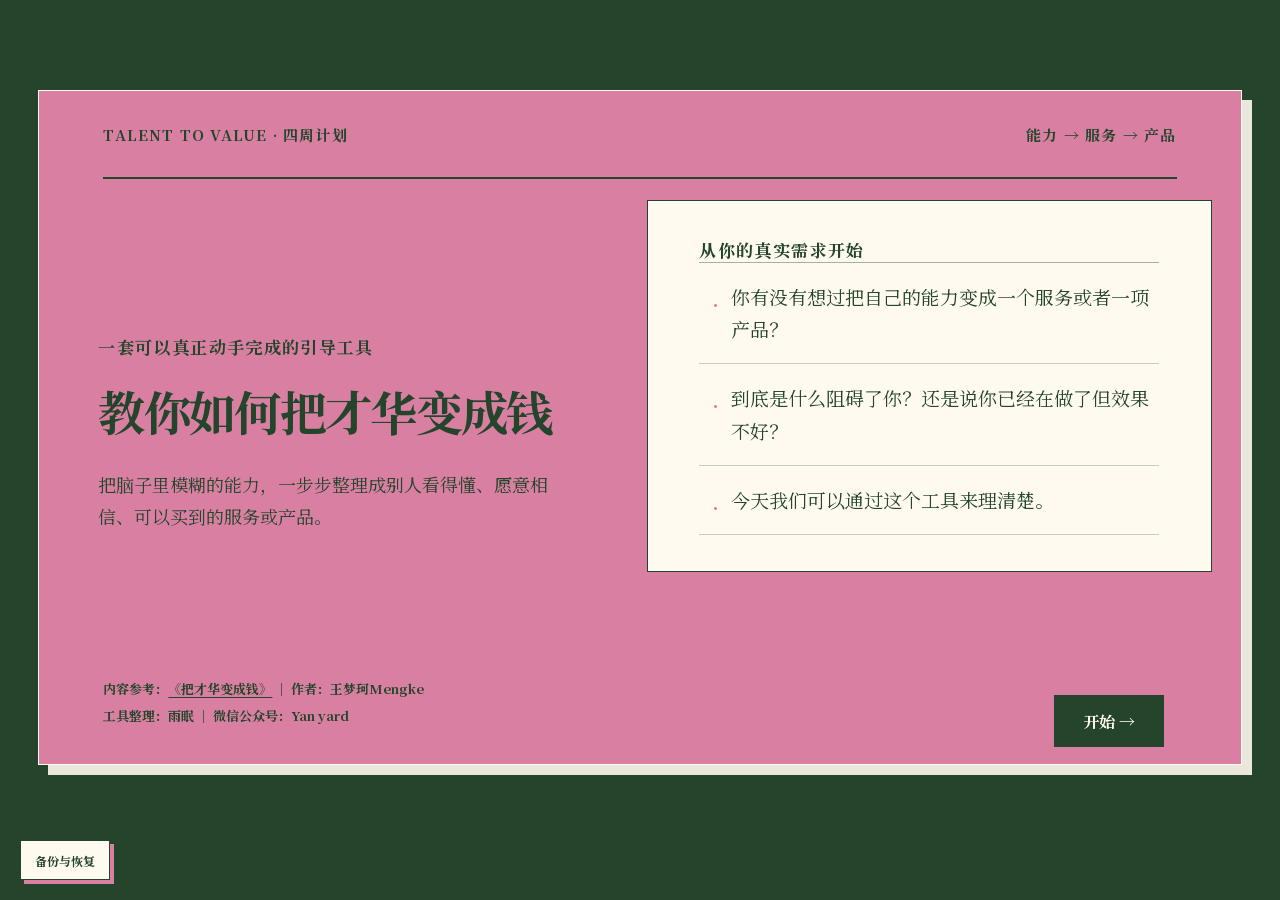
==== commit 0487244a: "Self-host serif font for mobile" ====
--- a/index.html
+++ b/index.html
@@ -1 +1 @@
-<!DOCTYPE html><html lang="zh-CN"><head><meta charSet="utf-8"/><meta name="viewport" content="width=device-width, initial-scale=1"/><link rel="stylesheet" href="/_next/static/chunks/0c_0s5_0kji95.css" data-precedence="next"/><link rel="preload" as="script" fetchPriority="low" href="/_next/static/chunks/0ht900cau6_ur.js"/><script src="/_next/static/chunks/0r8nt2o8muejo.js" async=""></script><script src="/_next/static/chunks/07lhk_q6pmm3r.js" async=""></script><script src="/_next/static/chunks/turbopack-05c8c~j12fn14.js" async=""></script><script src="/_next/static/chunks/0dbhjjzl8qfwv.js" async=""></script><script src="/_next/static/chunks/00cdttue50qjl.js" async=""></script><title>教你如何把才华变成钱</title><meta name="description" content="用 28 关想清楚：你能帮谁、别人为什么信你，以及怎样把能力变成可以购买的服务或产品。"/><meta property="og:title" content="教你如何把才华变成钱"/><meta property="og:description" content="28 关，一步一步把能力变成可以购买的服务或产品。"/><meta property="og:url" content="https://talent-to-value.github.io"/><meta property="og:image" content="https://talent-to-value.github.io/og.png"/><meta property="og:image:width" content="1730"/><meta property="og:image:height" content="909"/><meta property="og:image:alt" content="教你如何把才华变成钱"/><meta property="og:type" content="website"/><meta name="twitter:card" content="summary_large_image"/><meta name="twitter:title" content="教你如何把才华变成钱"/><meta name="twitter:description" content="28 关，一步一步把能力变成可以购买的服务或产品。"/><meta name="twitter:image" content="https://talent-to-value.github.io/og.png"/><link rel="icon" href="/favicon.png"/><script src="/_next/static/chunks/03~yq9q893hmn.js" noModule=""></script></head><body><div hidden=""><!--$--><!--/$--></div><main class="mvp-home" aria-busy="true"></main><!--$--><!--/$--><script src="/_next/static/chunks/0ht900cau6_ur.js" id="_R_" async=""></script><script>(self.__next_f=self.__next_f||[]).push([0])</script><script>self.__next_f.push([1,"1:\"$Sreact.fragment\"\n2:I[39756,[\"/_next/static/chunks/0dbhjjzl8qfwv.js\"],\"default\"]\n3:I[37457,[\"/_next/static/chunks/0dbhjjzl8qfwv.js\"],\"default\"]\n4:I[47257,[\"/_next/static/chunks/0dbhjjzl8qfwv.js\"],\"ClientPageRoot\"]\n5:I[31713,[\"/_next/static/chunks/0dbhjjzl8qfwv.js\",\"/_next/static/chunks/00cdttue50qjl.js\"],\"default\"]\n8:I[97367,[\"/_next/static/chunks/0dbhjjzl8qfwv.js\"],\"OutletBoundary\"]\n9:\"$Sreact.suspense\"\nb:I[97367,[\"/_next/static/chunks/0dbhjjzl8qfwv.js\"],\"ViewportBoundary\"]\nd:I[97367,[\"/_next/static/chunks/0dbhjjzl8qfwv.js\"],\"MetadataBoundary\"]\nf:I[68027,[\"/_next/static/chunks/0dbhjjzl8qfwv.js\"],\"default\",1]\n:HL[\"/_next/static/chunks/0c_0s5_0kji95.css\",\"style\"]\n"])</script><script>self.__next_f.push([1,"0:{\"P\":null,\"c\":[\"\",\"\"],\"q\":\"\",\"i\":false,\"f\":[[[\"\",{\"children\":[\"__PAGE__\",{}]},\"$undefined\",\"$undefined\",16],[[\"$\",\"$1\",\"c\",{\"children\":[[[\"$\",\"link\",\"0\",{\"rel\":\"stylesheet\",\"href\":\"/_next/static/chunks/0c_0s5_0kji95.css\",\"precedence\":\"next\",\"crossOrigin\":\"$undefined\",\"nonce\":\"$undefined\"}],[\"$\",\"script\",\"script-0\",{\"src\":\"/_next/static/chunks/0dbhjjzl8qfwv.js\",\"async\":true,\"nonce\":\"$undefined\"}]],[\"$\",\"html\",null,{\"lang\":\"zh-CN\",\"children\":[\"$\",\"body\",null,{\"children\":[\"$\",\"$L2\",null,{\"parallelRouterKey\":\"children\",\"error\":\"$undefined\",\"errorStyles\":\"$undefined\",\"errorScripts\":\"$undefined\",\"template\":[\"$\",\"$L3\",null,{}],\"templateStyles\":\"$undefined\",\"templateScripts\":\"$undefined\",\"notFound\":[[[\"$\",\"title\",null,{\"children\":\"404: This page could not be found.\"}],[\"$\",\"div\",null,{\"style\":{\"fontFamily\":\"system-ui,\\\"Segoe UI\\\",Roboto,Helvetica,Arial,sans-serif,\\\"Apple Color Emoji\\\",\\\"Segoe UI Emoji\\\"\",\"height\":\"100vh\",\"textAlign\":\"center\",\"display\":\"flex\",\"flexDirection\":\"column\",\"alignItems\":\"center\",\"justifyContent\":\"center\"},\"children\":[\"$\",\"div\",null,{\"children\":[[\"$\",\"style\",null,{\"dangerouslySetInnerHTML\":{\"__html\":\"body{color:#000;background:#fff;margin:0}.next-error-h1{border-right:1px solid rgba(0,0,0,.3)}@media (prefers-color-scheme:dark){body{color:#fff;background:#000}.next-error-h1{border-right:1px solid rgba(255,255,255,.3)}}\"}}],[\"$\",\"h1\",null,{\"className\":\"next-error-h1\",\"style\":{\"display\":\"inline-block\",\"margin\":\"0 20px 0 0\",\"padding\":\"0 23px 0 0\",\"fontSize\":24,\"fontWeight\":500,\"verticalAlign\":\"top\",\"lineHeight\":\"49px\"},\"children\":404}],[\"$\",\"div\",null,{\"style\":{\"display\":\"inline-block\"},\"children\":[\"$\",\"h2\",null,{\"style\":{\"fontSize\":14,\"fontWeight\":400,\"lineHeight\":\"49px\",\"margin\":0},\"children\":\"This page could not be found.\"}]}]]}]}]],[]],\"forbidden\":\"$undefined\",\"unauthorized\":\"$undefined\"}]}]}]]}],{\"children\":[[\"$\",\"$1\",\"c\",{\"children\":[[\"$\",\"$L4\",null,{\"Component\":\"$5\",\"serverProvidedParams\":{\"searchParams\":{},\"params\":{},\"promises\":[\"$@6\",\"$@7\"]}}],[[\"$\",\"script\",\"script-0\",{\"src\":\"/_next/static/chunks/00cdttue50qjl.js\",\"async\":true,\"nonce\":\"$undefined\"}]],[\"$\",\"$L8\",null,{\"children\":[\"$\",\"$9\",null,{\"name\":\"Next.MetadataOutlet\",\"children\":\"$@a\"}]}]]}],{},null,false,null]},null,false,null],[\"$\",\"$1\",\"h\",{\"children\":[null,[\"$\",\"$Lb\",null,{\"children\":\"$Lc\"}],[\"$\",\"div\",null,{\"hidden\":true,\"children\":[\"$\",\"$Ld\",null,{\"children\":[\"$\",\"$9\",null,{\"name\":\"Next.Metadata\",\"children\":\"$Le\"}]}]}],null]}],false]],\"m\":\"$undefined\",\"G\":[\"$f\",[[\"$\",\"link\",\"0\",{\"rel\":\"stylesheet\",\"href\":\"/_next/static/chunks/0c_0s5_0kji95.css\",\"precedence\":\"next\",\"crossOrigin\":\"$undefined\",\"nonce\":\"$undefined\"}]]],\"S\":true,\"h\":null,\"s\":\"$undefined\",\"l\":\"$undefined\",\"p\":\"$undefined\",\"d\":\"$undefined\",\"b\":\"UCVzCFoFL8q7xn24j9ZAq\"}\n"])</script><script>self.__next_f.push([1,"6:{}\n7:\"$0:f:0:1:1:children:0:props:children:0:props:serverProvidedParams:params\"\n"])</script><script>self.__next_f.push([1,"c:[[\"$\",\"meta\",\"0\",{\"charSet\":\"utf-8\"}],[\"$\",\"meta\",\"1\",{\"name\":\"viewport\",\"content\":\"width=device-width, initial-scale=1\"}]]\n"])</script><script>self.__next_f.push([1,"10:I[27201,[\"/_next/static/chunks/0dbhjjzl8qfwv.js\"],\"IconMark\"]\na:null\ne:[[\"$\",\"title\",\"0\",{\"children\":\"教你如何把才华变成钱\"}],[\"$\",\"meta\",\"1\",{\"name\":\"description\",\"content\":\"用 28 关想清楚：你能帮谁、别人为什么信你，以及怎样把能力变成可以购买的服务或产品。\"}],[\"$\",\"meta\",\"2\",{\"property\":\"og:title\",\"content\":\"教你如何把才华变成钱\"}],[\"$\",\"meta\",\"3\",{\"property\":\"og:description\",\"content\":\"28 关，一步一步把能力变成可以购买的服务或产品。\"}],[\"$\",\"meta\",\"4\",{\"property\":\"og:url\",\"content\":\"https://talent-to-value.github.io\"}],[\"$\",\"meta\",\"5\",{\"property\":\"og:image\",\"content\":\"https://talent-to-value.github.io/og.png\"}],[\"$\",\"meta\",\"6\",{\"property\":\"og:image:width\",\"content\":\"1730\"}],[\"$\",\"meta\",\"7\",{\"property\":\"og:image:height\",\"content\":\"909\"}],[\"$\",\"meta\",\"8\",{\"property\":\"og:image:alt\",\"content\":\"教你如何把才华变成钱\"}],[\"$\",\"meta\",\"9\",{\"property\":\"og:type\",\"content\":\"website\"}],[\"$\",\"meta\",\"10\",{\"name\":\"twitter:card\",\"content\":\"summary_large_image\"}],[\"$\",\"meta\",\"11\",{\"name\":\"twitter:title\",\"content\":\"教你如何把才华变成钱\"}],[\"$\",\"meta\",\"12\",{\"name\":\"twitter:description\",\"content\":\"28 关，一步一步把能力变成可以购买的服务或产品。\"}],[\"$\",\"meta\",\"13\",{\"name\":\"twitter:image\",\"content\":\"https://talent-to-value.github.io/og.png\"}],[\"$\",\"link\",\"14\",{\"rel\":\"icon\",\"href\":\"/favicon.png\"}],[\"$\",\"$L10\",\"15\",{}]]\n"])</script></body></html>+<!DOCTYPE html><html lang="zh-CN"><head><meta charSet="utf-8"/><meta name="viewport" content="width=device-width, initial-scale=1"/><link rel="stylesheet" href="/_next/static/chunks/0z2x9f8wakw7..css" data-precedence="next"/><link rel="stylesheet" href="/_next/static/chunks/00ab-v06t7iuv.css" data-precedence="next"/><link rel="preload" as="script" fetchPriority="low" href="/_next/static/chunks/0ht900cau6_ur.js"/><script src="/_next/static/chunks/0r8nt2o8muejo.js" async=""></script><script src="/_next/static/chunks/07lhk_q6pmm3r.js" async=""></script><script src="/_next/static/chunks/turbopack-05c8c~j12fn14.js" async=""></script><script src="/_next/static/chunks/0dbhjjzl8qfwv.js" async=""></script><script src="/_next/static/chunks/00cdttue50qjl.js" async=""></script><title>教你如何把才华变成钱</title><meta name="description" content="用 28 关想清楚：你能帮谁、别人为什么信你，以及怎样把能力变成可以购买的服务或产品。"/><meta property="og:title" content="教你如何把才华变成钱"/><meta property="og:description" content="28 关，一步一步把能力变成可以购买的服务或产品。"/><meta property="og:url" content="https://talent-to-value.github.io"/><meta property="og:image" content="https://talent-to-value.github.io/og.png"/><meta property="og:image:width" content="1730"/><meta property="og:image:height" content="909"/><meta property="og:image:alt" content="教你如何把才华变成钱"/><meta property="og:type" content="website"/><meta name="twitter:card" content="summary_large_image"/><meta name="twitter:title" content="教你如何把才华变成钱"/><meta name="twitter:description" content="28 关，一步一步把能力变成可以购买的服务或产品。"/><meta name="twitter:image" content="https://talent-to-value.github.io/og.png"/><link rel="icon" href="/favicon.png"/><script src="/_next/static/chunks/03~yq9q893hmn.js" noModule=""></script></head><body><div hidden=""><!--$--><!--/$--></div><main class="mvp-home" aria-busy="true"></main><!--$--><!--/$--><script src="/_next/static/chunks/0ht900cau6_ur.js" id="_R_" async=""></script><script>(self.__next_f=self.__next_f||[]).push([0])</script><script>self.__next_f.push([1,"1:\"$Sreact.fragment\"\n2:I[39756,[\"/_next/static/chunks/0dbhjjzl8qfwv.js\"],\"default\"]\n3:I[37457,[\"/_next/static/chunks/0dbhjjzl8qfwv.js\"],\"default\"]\n4:I[47257,[\"/_next/static/chunks/0dbhjjzl8qfwv.js\"],\"ClientPageRoot\"]\n5:I[31713,[\"/_next/static/chunks/0dbhjjzl8qfwv.js\",\"/_next/static/chunks/00cdttue50qjl.js\"],\"default\"]\n8:I[97367,[\"/_next/static/chunks/0dbhjjzl8qfwv.js\"],\"OutletBoundary\"]\n9:\"$Sreact.suspense\"\nb:I[97367,[\"/_next/static/chunks/0dbhjjzl8qfwv.js\"],\"ViewportBoundary\"]\nd:I[97367,[\"/_next/static/chunks/0dbhjjzl8qfwv.js\"],\"MetadataBoundary\"]\nf:I[68027,[\"/_next/static/chunks/0dbhjjzl8qfwv.js\"],\"default\",1]\n:HL[\"/_next/static/chunks/0z2x9f8wakw7..css\",\"style\"]\n:HL[\"/_next/static/chunks/00ab-v06t7iuv.css\",\"style\"]\n"])</script><script>self.__next_f.push([1,"0:{\"P\":null,\"c\":[\"\",\"\"],\"q\":\"\",\"i\":false,\"f\":[[[\"\",{\"children\":[\"__PAGE__\",{}]},\"$undefined\",\"$undefined\",16],[[\"$\",\"$1\",\"c\",{\"children\":[[[\"$\",\"link\",\"0\",{\"rel\":\"stylesheet\",\"href\":\"/_next/static/chunks/0z2x9f8wakw7..css\",\"precedence\":\"next\",\"crossOrigin\":\"$undefined\",\"nonce\":\"$undefined\"}],[\"$\",\"link\",\"1\",{\"rel\":\"stylesheet\",\"href\":\"/_next/static/chunks/00ab-v06t7iuv.css\",\"precedence\":\"next\",\"crossOrigin\":\"$undefined\",\"nonce\":\"$undefined\"}],[\"$\",\"script\",\"script-0\",{\"src\":\"/_next/static/chunks/0dbhjjzl8qfwv.js\",\"async\":true,\"nonce\":\"$undefined\"}]],[\"$\",\"html\",null,{\"lang\":\"zh-CN\",\"children\":[\"$\",\"body\",null,{\"children\":[\"$\",\"$L2\",null,{\"parallelRouterKey\":\"children\",\"error\":\"$undefined\",\"errorStyles\":\"$undefined\",\"errorScripts\":\"$undefined\",\"template\":[\"$\",\"$L3\",null,{}],\"templateStyles\":\"$undefined\",\"templateScripts\":\"$undefined\",\"notFound\":[[[\"$\",\"title\",null,{\"children\":\"404: This page could not be found.\"}],[\"$\",\"div\",null,{\"style\":{\"fontFamily\":\"system-ui,\\\"Segoe UI\\\",Roboto,Helvetica,Arial,sans-serif,\\\"Apple Color Emoji\\\",\\\"Segoe UI Emoji\\\"\",\"height\":\"100vh\",\"textAlign\":\"center\",\"display\":\"flex\",\"flexDirection\":\"column\",\"alignItems\":\"center\",\"justifyContent\":\"center\"},\"children\":[\"$\",\"div\",null,{\"children\":[[\"$\",\"style\",null,{\"dangerouslySetInnerHTML\":{\"__html\":\"body{color:#000;background:#fff;margin:0}.next-error-h1{border-right:1px solid rgba(0,0,0,.3)}@media (prefers-color-scheme:dark){body{color:#fff;background:#000}.next-error-h1{border-right:1px solid rgba(255,255,255,.3)}}\"}}],[\"$\",\"h1\",null,{\"className\":\"next-error-h1\",\"style\":{\"display\":\"inline-block\",\"margin\":\"0 20px 0 0\",\"padding\":\"0 23px 0 0\",\"fontSize\":24,\"fontWeight\":500,\"verticalAlign\":\"top\",\"lineHeight\":\"49px\"},\"children\":404}],[\"$\",\"div\",null,{\"style\":{\"display\":\"inline-block\"},\"children\":[\"$\",\"h2\",null,{\"style\":{\"fontSize\":14,\"fontWeight\":400,\"lineHeight\":\"49px\",\"margin\":0},\"children\":\"This page could not be found.\"}]}]]}]}]],[]],\"forbidden\":\"$undefined\",\"unauthorized\":\"$undefined\"}]}]}]]}],{\"children\":[[\"$\",\"$1\",\"c\",{\"children\":[[\"$\",\"$L4\",null,{\"Component\":\"$5\",\"serverProvidedParams\":{\"searchParams\":{},\"params\":{},\"promises\":[\"$@6\",\"$@7\"]}}],[[\"$\",\"script\",\"script-0\",{\"src\":\"/_next/static/chunks/00cdttue50qjl.js\",\"async\":true,\"nonce\":\"$undefined\"}]],[\"$\",\"$L8\",null,{\"children\":[\"$\",\"$9\",null,{\"name\":\"Next.MetadataOutlet\",\"children\":\"$@a\"}]}]]}],{},null,false,null]},null,false,null],[\"$\",\"$1\",\"h\",{\"children\":[null,[\"$\",\"$Lb\",null,{\"children\":\"$Lc\"}],[\"$\",\"div\",null,{\"hidden\":true,\"children\":[\"$\",\"$Ld\",null,{\"children\":[\"$\",\"$9\",null,{\"name\":\"Next.Metadata\",\"children\":\"$Le\"}]}]}],null]}],false]],\"m\":\"$undefined\",\"G\":[\"$f\",[[\"$\",\"link\",\"0\",{\"rel\":\"stylesheet\",\"href\":\"/_next/static/chunks/0z2x9f8wakw7..css\",\"precedence\":\"next\",\"crossOrigin\":\"$undefined\",\"nonce\":\"$undefined\"}],[\"$\",\"link\",\"1\",{\"rel\":\"stylesheet\",\"href\":\"/_next/static/chunks/00ab-v06t7iuv.css\",\"precedence\":\"next\",\"crossOrigin\":\"$undefined\",\"nonce\":\"$undefined\"}]]],\"S\":true,\"h\":null,\"s\":\"$undefined\",\"l\":\"$undefined\",\"p\":\"$undefined\",\"d\":\"$undefined\",\"b\":\"dZfnmPur1DkfSDTdcYZ1h\"}\n"])</script><script>self.__next_f.push([1,"6:{}\n7:\"$0:f:0:1:1:children:0:props:children:0:props:serverProvidedParams:params\"\n"])</script><script>self.__next_f.push([1,"c:[[\"$\",\"meta\",\"0\",{\"charSet\":\"utf-8\"}],[\"$\",\"meta\",\"1\",{\"name\":\"viewport\",\"content\":\"width=device-width, initial-scale=1\"}]]\n"])</script><script>self.__next_f.push([1,"10:I[27201,[\"/_next/static/chunks/0dbhjjzl8qfwv.js\"],\"IconMark\"]\na:null\ne:[[\"$\",\"title\",\"0\",{\"children\":\"教你如何把才华变成钱\"}],[\"$\",\"meta\",\"1\",{\"name\":\"description\",\"content\":\"用 28 关想清楚：你能帮谁、别人为什么信你，以及怎样把能力变成可以购买的服务或产品。\"}],[\"$\",\"meta\",\"2\",{\"property\":\"og:title\",\"content\":\"教你如何把才华变成钱\"}],[\"$\",\"meta\",\"3\",{\"property\":\"og:description\",\"content\":\"28 关，一步一步把能力变成可以购买的服务或产品。\"}],[\"$\",\"meta\",\"4\",{\"property\":\"og:url\",\"content\":\"https://talent-to-value.github.io\"}],[\"$\",\"meta\",\"5\",{\"property\":\"og:image\",\"content\":\"https://talent-to-value.github.io/og.png\"}],[\"$\",\"meta\",\"6\",{\"property\":\"og:image:width\",\"content\":\"1730\"}],[\"$\",\"meta\",\"7\",{\"property\":\"og:image:height\",\"content\":\"909\"}],[\"$\",\"meta\",\"8\",{\"property\":\"og:image:alt\",\"content\":\"教你如何把才华变成钱\"}],[\"$\",\"meta\",\"9\",{\"property\":\"og:type\",\"content\":\"website\"}],[\"$\",\"meta\",\"10\",{\"name\":\"twitter:card\",\"content\":\"summary_large_image\"}],[\"$\",\"meta\",\"11\",{\"name\":\"twitter:title\",\"content\":\"教你如何把才华变成钱\"}],[\"$\",\"meta\",\"12\",{\"name\":\"twitter:description\",\"content\":\"28 关，一步一步把能力变成可以购买的服务或产品。\"}],[\"$\",\"meta\",\"13\",{\"name\":\"twitter:image\",\"content\":\"https://talent-to-value.github.io/og.png\"}],[\"$\",\"link\",\"14\",{\"rel\":\"icon\",\"href\":\"/favicon.png\"}],[\"$\",\"$L10\",\"15\",{}]]\n"])</script></body></html>
--- a/_next/static/chunks/0z2x9f8wakw7..css
+++ b/_next/static/chunks/0z2x9f8wakw7..css
@@ -0,0 +1 @@
+@font-face{font-family:Noto Serif SC;font-style:normal;font-weight:400;font-display:swap;src:url(/fonts/noto-serif-sc/H4chBXePl9DZ0Xe7gG9cyOj7oqOcaThrVMcaeccjhXXDsOyAEEmuIi6j7j64sLjgBtMI1z49XW4.4.woff2)format("woff2");unicode-range:U+1F1E9-1F1F5,U+1F1F7-1F1FF,U+1F21A,U+1F232,U+1F234-1F237,U+1F250-1F251,U+1F300,U+1F302-1F308,U+1F30A-1F311,U+1F315,U+1F319-1F320,U+1F324,U+1F327,U+1F32A,U+1F32C-1F32D,U+1F330-1F357,U+1F359-1F37E}@font-face{font-family:Noto Serif SC;font-style:normal;font-weight:400;font-display:swap;src:url(/fonts/noto-serif-sc/H4chBXePl9DZ0Xe7gG9cyOj7oqOcaThrVMcaeccjhXXDsOyAEEmuIi6j7j64sLjgBtMI1z49XW4.5.woff2)format("woff2");unicode-range:U+FEE3,U+FEF3,U+FF03-FF04,U+FF07,U+FF0A,U+FF17-FF19,U+FF1C-FF1D,U+FF20-FF3A,U+FF3C,U+FF3E-FF5B,U+FF5D,U+FF61-FF65,U+FF67-FF6A,U+FF6C,U+FF6F-FF78,U+FF7A-FF7D,U+FF80-FF84,U+FF86,U+FF89-FF8E,U+FF92,U+FF97-FF9B,U+FF9D-FF9F,U+FFE0-FFE4,U+FFE6,U+FFE9,U+FFEB,U+FFED,U+FFFC,U+1F004,U+1F170-1F171,U+1F192-1F195,U+1F198-1F19A,U+1F1E6-1F1E8}@font-face{font-family:Noto Serif SC;font-style:normal;font-weight:400;font-display:swap;src:url(/fonts/noto-serif-sc/H4chBXePl9DZ0Xe7gG9cyOj7oqOcaThrVMcaeccjhXXDsOyAEEmuIi6j7j64sLjgBtMI1z49XW4.6.woff2)format("woff2");unicode-range:U+F0A7,U+F0B2,U+F0B7,U+F0C9,U+F0D8,U+F0DA,U+F0DC-F0DD,U+F0E0,U+F0E6,U+F0EB,U+F0FC,U+F101,U+F104-F105,U+F107,U+F10B,U+F11B,U+F14B,U+F18A,U+F193,U+F1D6-F1D7,U+F244,U+F27A,U+F296,U+F2AE,U+F471,U+F4B3,U+F610-F611,U+F880-F881,U+F8EC,U+F8F5,U+F8FF,U+F901,U+F90A,U+F92C-F92D,U+F934,U+F937,U+F941,U+F965,U+F967,U+F969,U+F96B,U+F96F,U+F974,U+F978-F979,U+F97E,U+F981,U+F98A,U+F98E,U+F997,U+F99C,U+F9B2,U+F9B5,U+F9BA,U+F9BE,U+F9CA,U+F9D0-F9D1,U+F9DD,U+F9E0-F9E1,U+F9E4,U+F9F7,U+FA00-FA01,U+FA08,U+FA0A,U+FA11,U+FB01-FB02,U+FDFC,U+FE0E,U+FE30-FE31,U+FE33-FE44,U+FE49-FE52,U+FE54-FE57,U+FE59-FE66,U+FE68-FE6B,U+FE8E,U+FE92-FE93,U+FEAE,U+FEB8,U+FECB-FECC,U+FEE0}@font-face{font-family:Noto Serif SC;font-style:normal;font-weight:400;font-display:swap;src:url(/fonts/noto-serif-sc/H4chBXePl9DZ0Xe7gG9cyOj7oqOcaThrVMcaeccjhXXDsOyAEEmuIi6j7j64sLjgBtMI1z49XW4.21.woff2)format("woff2");unicode-range:U+9F83,U+9F85-9F8D,U+9F90-9F91,U+9F94-9F96,U+9F98,U+9F9B-9F9C,U+9F9E,U+9FA0,U+9FA2,U+9FF?,U+A001,U+A007,U+A025,U+A046-A047,U+A057,U+A072,U+A078-A079,U+A083,U+A085,U+A100,U+A118,U+A132,U+A134,U+A1F4,U+A242,U+A4A6,U+A4AA,U+A4B0-A4B1,U+A4B3,U+A9C1-A9C2,U+AC00-AC01,U+AC04,U+AC08,U+AC10-AC11,U+AC13-AC16,U+AC19,U+AC1C-AC1D,U+AC24,U+AC70-AC71,U+AC74,U+AC77-AC78,U+AC80-AC81,U+AC83,U+AC8C,U+AC90,U+AC9F-ACA0,U+ACA8-ACA9,U+ACAC,U+ACB0,U+ACBD,U+ACC1,U+ACC4,U+ACE0-ACE1,U+ACE4,U+ACE8,U+ACF3,U+ACF5,U+ACFC-ACFD,U+AD00,U+AD0C,U+AD11,U+AD1C,U+AD34,U+AD50,U+AD64,U+AD6C,U+AD70,U+AD74,U+AD7F,U+AD81,U+AD8C,U+ADC0,U+ADC8,U+ADDC,U+ADE0,U+ADF8-ADF9,U+ADFC,U+AE00,U+AE08-AE09,U+AE0B,U+AE30,U+AE34,U+AE38,U+AE40,U+AE4A,U+AE4C,U+AE54,U+AE68,U+AEBC,U+AED8,U+AF2C-AF2D}@font-face{font-family:Noto Serif SC;font-style:normal;font-weight:400;font-display:swap;src:url(/fonts/noto-serif-sc/H4chBXePl9DZ0Xe7gG9cyOj7oqOcaThrVMcaeccjhXXDsOyAEEmuIi6j7j64sLjgBtMI1z49XW4.22.woff2)format("woff2");unicode-range:U+9E30-9E33,U+9E35-9E3B,U+9E3E,U+9E40-9E44,U+9E46-9E4E,U+9E51,U+9E53,U+9E55-9E58,U+9E5A-9E5C,U+9E5E-9E63,U+9E66-9E6E,U+9E71,U+9E73,U+9E75,U+9E78-9E79,U+9E7C-9E7E,U+9E82,U+9E86-9E88,U+9E8B-9E8C,U+9E90-9E91,U+9E93,U+9E95,U+9E97,U+9E9D,U+9EA4-9EA5,U+9EA9-9EAA,U+9EB4-9EB5,U+9EB8-9EBA,U+9EBC-9EBF,U+9EC3,U+9EC9,U+9ECD,U+9ED0,U+9ED2-9ED3,U+9ED5-9ED6,U+9ED9,U+9EDC-9EDD,U+9EDF-9EE0,U+9EE2,U+9EE5,U+9EE7-9EEA,U+9EEF,U+9EF1,U+9EF3-9EF4,U+9EF6,U+9EF9,U+9EFB-9EFC,U+9EFE,U+9F0B,U+9F0D,U+9F10,U+9F14,U+9F17,U+9F19,U+9F22,U+9F29,U+9F2C,U+9F2F,U+9F31,U+9F37,U+9F39,U+9F3D-9F3E,U+9F41,U+9F4A-9F4B,U+9F51-9F52,U+9F61-9F63,U+9F66-9F67,U+9F80-9F81}@font-face{font-family:Noto Serif SC;font-style:normal;font-weight:400;font-display:swap;src:url(/fonts/noto-serif-sc/H4chBXePl9DZ0Xe7gG9cyOj7oqOcaThrVMcaeccjhXXDsOyAEEmuIi6j7j64sLjgBtMI1z49XW4.23.woff2)format("woff2");unicode-range:U+9C82-9C83,U+9C85-9C8C,U+9C8E-9C92,U+9C94-9C9B,U+9C9E-9CA3,U+9CA5-9CA7,U+9CA9,U+9CAB,U+9CAD-9CAE,U+9CB1-9CB7,U+9CB9-9CBD,U+9CBF-9CC0,U+9CC3,U+9CC5-9CC7,U+9CC9-9CD1,U+9CD3-9CDA,U+9CDC-9CDD,U+9CDF,U+9CE1-9CE3,U+9CE5,U+9CE9,U+9CEE-9CEF,U+9CF3-9CF4,U+9CF6,U+9CFC-9CFD,U+9D02,U+9D08-9D09,U+9D12,U+9D1B,U+9D1E,U+9D26,U+9D28,U+9D37,U+9D3B,U+9D3F,U+9D51,U+9D59,U+9D5C-9D5D,U+9D5F-9D61,U+9D6C,U+9D70,U+9D72,U+9D7A,U+9D7E,U+9D84,U+9D89,U+9D8F,U+9D92,U+9DAF,U+9DB4,U+9DB8,U+9DBC,U+9DC4,U+9DC7,U+9DC9,U+9DD7,U+9DDF,U+9DF2,U+9DF9-9DFA,U+9E0A,U+9E11,U+9E1A,U+9E1E,U+9E20,U+9E22,U+9E28-9E2C,U+9E2E-9E2F}@font-face{font-family:Noto Serif SC;font-style:normal;font-weight:400;font-display:swap;src:url(/fonts/noto-serif-sc/H4chBXePl9DZ0Xe7gG9cyOj7oqOcaThrVMcaeccjhXXDsOyAEEmuIi6j7j64sLjgBtMI1z49XW4.24.woff2)format("woff2");unicode-range:U+9A80,U+9A83,U+9A85,U+9A88-9A8A,U+9A8D-9A8E,U+9A90,U+9A92-9A93,U+9A95-9A96,U+9A98-9A99,U+9A9B-9AA2,U+9AA5,U+9AA7,U+9AAF-9AB1,U+9AB5-9AB6,U+9AB9-9ABA,U+9AC0-9AC4,U+9AC8,U+9ACB-9ACC,U+9ACE-9ACF,U+9AD1-9AD2,U+9AD9,U+9ADF,U+9AE1,U+9AE3,U+9AEA-9AEB,U+9AED-9AEF,U+9AF4,U+9AF9,U+9AFB,U+9B03-9B04,U+9B06,U+9B08,U+9B0D,U+9B0F-9B10,U+9B13,U+9B18,U+9B1A,U+9B1F,U+9B22-9B23,U+9B25,U+9B27-9B28,U+9B2A,U+9B2F,U+9B31-9B32,U+9B3B,U+9B43,U+9B46-9B49,U+9B4D-9B4E,U+9B51,U+9B56,U+9B58,U+9B5A,U+9B5C,U+9B5F,U+9B61-9B62,U+9B6F,U+9B77,U+9B80,U+9B88,U+9B8B,U+9B8E,U+9B91,U+9B9F-9BA0,U+9BA8,U+9BAA-9BAB,U+9BAD-9BAE,U+9BB0-9BB1,U+9BB8,U+9BC9-9BCA,U+9BD3,U+9BD6,U+9BDB,U+9BE8,U+9BF0-9BF1,U+9C02,U+9C10,U+9C15,U+9C24,U+9C2D,U+9C32,U+9C39,U+9C3B,U+9C40,U+9C47-9C49,U+9C53,U+9C57,U+9C64,U+9C72,U+9C77-9C78,U+9C7B,U+9C7F-9C80}@font-face{font-family:Noto Serif SC;font-style:normal;font-weight:400;font-display:swap;src:url(/fonts/noto-serif-sc/H4chBXePl9DZ0Xe7gG9cyOj7oqOcaThrVMcaeccjhXXDsOyAEEmuIi6j7j64sLjgBtMI1z49XW4.25.woff2)format("woff2");unicode-range:U+98DD,U+98E1-98E2,U+98E7-98EA,U+98EC,U+98EE-98EF,U+98F2,U+98F4,U+98FC-98FE,U+9903,U+9905,U+9908,U+990A,U+990C-990D,U+9913-9914,U+9918,U+991A-991B,U+991E,U+9921,U+9928,U+992C,U+992E,U+9935,U+9938-9939,U+993D-993E,U+9945,U+994B-994C,U+9951-9952,U+9954-9955,U+9957,U+995E,U+9963,U+9966-9969,U+996B-996C,U+996F,U+9974-9975,U+9977-9979,U+997D-997E,U+9980-9981,U+9983-9984,U+9987,U+998A-998B,U+998D-9991,U+9993-9995,U+9997-9998,U+99A5,U+99AB,U+99AD-99AE,U+99B1,U+99B3-99B4,U+99BC,U+99BF,U+99C1,U+99C3-99C6,U+99CC,U+99D0,U+99D2,U+99D5,U+99DB,U+99DD,U+99E1,U+99ED,U+99F1,U+99FF,U+9A01,U+9A03-9A04,U+9A0E-9A0F,U+9A11-9A13,U+9A19,U+9A1B,U+9A28,U+9A2B,U+9A30,U+9A32,U+9A37,U+9A40,U+9A45,U+9A4A,U+9A4D-9A4E,U+9A52,U+9A55,U+9A57,U+9A5A-9A5B,U+9A5F,U+9A62,U+9A65,U+9A69,U+9A6B,U+9A6E,U+9A75,U+9A77-9A7A,U+9A7D}@font-face{font-family:Noto Serif SC;font-style:normal;font-weight:400;font-display:swap;src:url(/fonts/noto-serif-sc/H4chBXePl9DZ0Xe7gG9cyOj7oqOcaThrVMcaeccjhXXDsOyAEEmuIi6j7j64sLjgBtMI1z49XW4.26.woff2)format("woff2");unicode-range:U+975B-975C,U+9763,U+9765-9766,U+976C-976D,U+9773,U+9776,U+977A,U+977C,U+9784-9785,U+978E-978F,U+9791-9792,U+9794-9795,U+9798,U+979A,U+979E,U+97A3,U+97A5-97A6,U+97A8,U+97AB-97AC,U+97AE-97AF,U+97B2,U+97B4,U+97C6,U+97CB-97CC,U+97D3,U+97D8,U+97DC,U+97E1,U+97EA-97EB,U+97EE,U+97FB,U+97FE-97FF,U+9801-9803,U+9805-9806,U+9808,U+980C,U+9810-9814,U+9817-9818,U+981E,U+9820-9821,U+9824,U+9828,U+982B-982D,U+9830,U+9834,U+9838-9839,U+983C,U+9846,U+984D-984F,U+9851-9852,U+9854-9855,U+9857-9858,U+985A-985B,U+9862-9863,U+9865,U+9867,U+986B,U+986F-9871,U+9877-9878,U+987C,U+9880,U+9883,U+9885,U+9889,U+988B-988F,U+9893-9895,U+9899-989B,U+989E-989F,U+98A1-98A2,U+98A5-98A7,U+98A9,U+98AF,U+98B1,U+98B6,U+98BA,U+98BE,U+98C3-98C4,U+98C6-98C8,U+98CF-98D6,U+98DA-98DB}@font-face{font-family:Noto Serif SC;font-style:normal;font-weight:400;font-display:swap;src:url(/fonts/noto-serif-sc/H4chBXePl9DZ0Xe7gG9cyOj7oqOcaThrVMcaeccjhXXDsOyAEEmuIi6j7j64sLjgBtMI1z49XW4.27.woff2)format("woff2");unicode-range:U+95C4-95CA,U+95CC-95CD,U+95D4-95D6,U+95D8,U+95E1-95E2,U+95E9,U+95F0-95F1,U+95F3,U+95F6,U+95FC,U+95FE-95FF,U+9602-9604,U+9606-960D,U+960F,U+9611-9613,U+9615-9617,U+9619-961B,U+961D,U+9621,U+9628,U+962F,U+963C-963E,U+9641-9642,U+9649,U+9654,U+965B-965F,U+9661,U+9663,U+9665,U+9667-9668,U+966C,U+9670,U+9672-9674,U+9678,U+967A,U+967D,U+9682,U+9685,U+9688,U+968A,U+968D-968E,U+9695,U+9697-9698,U+969E,U+96A0,U+96A3-96A4,U+96A8,U+96AA,U+96B0-96B1,U+96B3-96B4,U+96B7-96B9,U+96BB-96BD,U+96C9,U+96CB,U+96CE,U+96D1-96D2,U+96D6,U+96D9,U+96DB-96DC,U+96DE,U+96E0,U+96E3,U+96E9,U+96EB,U+96F0-96F2,U+96F9,U+96FF,U+9701-9702,U+9705,U+9708,U+970A,U+970E-970F,U+9711,U+9719,U+9727,U+972A,U+972D,U+9730,U+973D,U+9742,U+9744,U+9748-9749,U+9750-9751,U+975A}@font-face{font-family:Noto Serif SC;font-style:normal;font-weight:400;font-display:swap;src:url(/fonts/noto-serif-sc/H4chBXePl9DZ0Xe7gG9cyOj7oqOcaThrVMcaeccjhXXDsOyAEEmuIi6j7j64sLjgBtMI1z49XW4.28.woff2)format("woff2");unicode-range:U+94F5,U+94F7,U+94F9,U+94FB-94FD,U+94FF,U+9503-9504,U+9506-9507,U+9509-950A,U+950D-950F,U+9511-9518,U+951A-9520,U+9522,U+9528-952D,U+9530-953A,U+953C-953F,U+9543-9546,U+9548-9550,U+9552-9555,U+9557-955B,U+955D-9568,U+956A-956D,U+9570-9574,U+9583,U+9586,U+9589,U+958E-958F,U+9591-9592,U+9594,U+9598-9599,U+959E-95A0,U+95A2-95A6,U+95A8-95B2,U+95B4,U+95B8-95C3}@font-face{font-family:Noto Serif SC;font-style:normal;font-weight:400;font-display:swap;src:url(/fonts/noto-serif-sc/H4chBXePl9DZ0Xe7gG9cyOj7oqOcaThrVMcaeccjhXXDsOyAEEmuIi6j7j64sLjgBtMI1z49XW4.29.woff2)format("woff2");unicode-range:U+941C-942B,U+942D-942E,U+9432-9433,U+9435,U+9438,U+943A,U+943E,U+9444,U+944A,U+9451-9452,U+945A,U+9462-9463,U+9465,U+9470-9487,U+948A-9492,U+9494-9498,U+949A,U+949C-949D,U+94A1,U+94A3-94A4,U+94A8,U+94AA-94AD,U+94AF,U+94B2,U+94B4-94BA,U+94BC-94C0,U+94C4,U+94C6-94DB,U+94DE-94EC,U+94EE-94F1,U+94F3}@font-face{font-family:Noto Serif SC;font-style:normal;font-weight:400;font-display:swap;src:url(/fonts/noto-serif-sc/H4chBXePl9DZ0Xe7gG9cyOj7oqOcaThrVMcaeccjhXXDsOyAEEmuIi6j7j64sLjgBtMI1z49XW4.30.woff2)format("woff2");unicode-range:U+92EC-92ED,U+92F0,U+92F3,U+92F8,U+92FC,U+9304,U+9306,U+9310,U+9312,U+9315,U+9318,U+931A,U+931E,U+9320-9322,U+9324,U+9326-9329,U+932B-932C,U+932F,U+9331-9332,U+9335-9336,U+933E,U+9340-9341,U+934A-9360,U+9362-9363,U+9365-936B,U+936E,U+9375,U+937E,U+9382,U+938A,U+938C,U+938F,U+9393-9394,U+9396-9397,U+939A,U+93A2,U+93A7,U+93AC-93CD,U+93D0-93D1,U+93D6-93D8,U+93DE-93DF,U+93E1-93E2,U+93E4,U+93F8,U+93FB,U+93FD,U+940E-941A}@font-face{font-family:Noto Serif SC;font-style:normal;font-weight:400;font-display:swap;src:url(/fonts/noto-serif-sc/H4chBXePl9DZ0Xe7gG9cyOj7oqOcaThrVMcaeccjhXXDsOyAEEmuIi6j7j64sLjgBtMI1z49XW4.31.woff2)format("woff2");unicode-range:U+9163-9164,U+9169,U+9170,U+9172,U+9174,U+9179-917A,U+917D-917E,U+9182-9183,U+9185,U+918C-918D,U+9190-9191,U+919A,U+919C,U+91A1-91A4,U+91A8,U+91AA-91AF,U+91B4-91B5,U+91B8,U+91BA,U+91BE,U+91C0-91C1,U+91C6,U+91C8,U+91CB,U+91D0,U+91D2,U+91D7-91D8,U+91DD,U+91E3,U+91E6-91E7,U+91ED,U+91F0,U+91F5,U+91F9,U+9200,U+9205,U+9207-920A,U+920D-920E,U+9210,U+9214-9215,U+921C,U+921E,U+9221,U+9223-9227,U+9229-922A,U+922D,U+9234-9235,U+9237,U+9239-923A,U+923C-9240,U+9244-9246,U+9249,U+924E-924F,U+9251,U+9253,U+9257,U+925B,U+925E,U+9262,U+9264-9266,U+9268,U+926C,U+926F,U+9271,U+927B,U+927E,U+9280,U+9283,U+9285-928A,U+928E,U+9291,U+9293,U+9296,U+9298,U+929C-929D,U+92A8,U+92AB-92AE,U+92B3,U+92B6-92B7,U+92B9,U+92C1,U+92C5-92C6,U+92C8,U+92CC,U+92D0,U+92D2,U+92E4,U+92EA}@font-face{font-family:Noto Serif SC;font-style:normal;font-weight:400;font-display:swap;src:url(/fonts/noto-serif-sc/H4chBXePl9DZ0Xe7gG9cyOj7oqOcaThrVMcaeccjhXXDsOyAEEmuIi6j7j64sLjgBtMI1z49XW4.32.woff2)format("woff2");unicode-range:U+9004,U+900B,U+9011,U+9015-9016,U+901E,U+9021,U+9026,U+902D,U+902F,U+9031,U+9035-9036,U+9039-903A,U+9041,U+9044-9046,U+904A,U+904F-9052,U+9054-9055,U+9058-9059,U+905B-905E,U+9060-9062,U+9068-9069,U+906F,U+9072,U+9074,U+9076-907A,U+907C-907D,U+9081,U+9083,U+9085,U+9087-908B,U+908F,U+9095,U+9097,U+9099-909B,U+909D,U+90A0-90A1,U+90A8-90A9,U+90AC,U+90B0,U+90B2-90B4,U+90B6,U+90B8,U+90BA,U+90BD-90BE,U+90C3-90C5,U+90C7-90C8,U+90CF-90D0,U+90D3,U+90D5,U+90D7,U+90DA-90DC,U+90DE,U+90E2,U+90E4,U+90E6-90E7,U+90EA-90EB,U+90EF,U+90F4-90F5,U+90F7,U+90FE-9100,U+9104,U+9109,U+910C,U+9112,U+9114-9115,U+9118,U+911C,U+911E,U+9120,U+9122-9123,U+9127,U+912D,U+912F-9132,U+9139-913A,U+9143,U+9146,U+9149-914A,U+914C,U+914E-9150,U+9154,U+9157,U+915A,U+915D-915E,U+9161-9162}@font-face{font-family:Noto Serif SC;font-style:normal;font-weight:400;font-display:swap;src:url(/fonts/noto-serif-sc/H4chBXePl9DZ0Xe7gG9cyOj7oqOcaThrVMcaeccjhXXDsOyAEEmuIi6j7j64sLjgBtMI1z49XW4.33.woff2)format("woff2");unicode-range:U+8E41-8E42,U+8E47,U+8E49-8E4B,U+8E50-8E53,U+8E59-8E5A,U+8E5F-8E60,U+8E64,U+8E69,U+8E6C,U+8E70,U+8E74,U+8E76,U+8E7A-8E7C,U+8E7F,U+8E84-8E85,U+8E87,U+8E89,U+8E8B,U+8E8D,U+8E8F-8E90,U+8E94,U+8E99,U+8E9C,U+8E9E,U+8EAA,U+8EAC,U+8EB0,U+8EB6,U+8EC0,U+8EC6,U+8ECA-8ECE,U+8ED2,U+8EDA,U+8EDF,U+8EE2,U+8EEB,U+8EF8,U+8EFB-8EFE,U+8F03,U+8F09,U+8F0B,U+8F12-8F15,U+8F1B,U+8F1D,U+8F1F,U+8F29-8F2A,U+8F2F,U+8F36,U+8F38,U+8F3B,U+8F3E-8F3F,U+8F44-8F45,U+8F49,U+8F4D-8F4E,U+8F5F,U+8F6B,U+8F6D,U+8F71-8F73,U+8F75-8F76,U+8F78-8F7A,U+8F7C,U+8F7E,U+8F81-8F82,U+8F84,U+8F87,U+8F8A-8F8B,U+8F8D-8F8F,U+8F94-8F95,U+8F97-8F9A,U+8FA6,U+8FAD-8FAF,U+8FB2,U+8FB5-8FB7,U+8FBA-8FBC,U+8FBF,U+8FC2,U+8FCB,U+8FCD,U+8FD3,U+8FD5,U+8FD7,U+8FDA,U+8FE2-8FE5,U+8FE8-8FE9,U+8FEE,U+8FF3-8FF4,U+8FF8,U+8FFA}@font-face{font-family:Noto Serif SC;font-style:normal;font-weight:400;font-display:swap;src:url(/fonts/noto-serif-sc/H4chBXePl9DZ0Xe7gG9cyOj7oqOcaThrVMcaeccjhXXDsOyAEEmuIi6j7j64sLjgBtMI1z49XW4.34.woff2)format("woff2");unicode-range:U+8CBD,U+8CBF-8CC4,U+8CC7-8CC8,U+8CCA,U+8CCD,U+8CD1,U+8CD3,U+8CDB-8CDC,U+8CDE,U+8CE0,U+8CE2-8CE4,U+8CE6-8CE8,U+8CEA,U+8CED,U+8CF4,U+8CF8,U+8CFA,U+8CFC-8CFD,U+8D04-8D05,U+8D07-8D08,U+8D0A,U+8D0D,U+8D0F,U+8D13-8D14,U+8D16,U+8D1B,U+8D20,U+8D30,U+8D32-8D33,U+8D36,U+8D3B,U+8D3D,U+8D40,U+8D42-8D43,U+8D45-8D46,U+8D48-8D4A,U+8D4D,U+8D51,U+8D53,U+8D55,U+8D59,U+8D5C-8D5D,U+8D5F,U+8D61,U+8D66-8D67,U+8D6A,U+8D6D,U+8D71,U+8D73,U+8D84,U+8D90-8D91,U+8D94-8D95,U+8D99,U+8DA8,U+8DAF,U+8DB1,U+8DB5,U+8DB8,U+8DBA,U+8DBC,U+8DBF,U+8DC2,U+8DC4,U+8DC6,U+8DCB,U+8DCE-8DCF,U+8DD6-8DD7,U+8DDA-8DDB,U+8DDE,U+8DE1,U+8DE3-8DE4,U+8DE9,U+8DEB-8DEC,U+8DF0-8DF1,U+8DF6-8DFD,U+8E05,U+8E07,U+8E09-8E0A,U+8E0C,U+8E0E,U+8E10,U+8E14,U+8E1D-8E1F,U+8E23,U+8E26,U+8E2B-8E31,U+8E34-8E35,U+8E39-8E3A,U+8E3D,U+8E40}@font-face{font-family:Noto Serif SC;font-style:normal;font-weight:400;font-display:swap;src:url(/fonts/noto-serif-sc/H4chBXePl9DZ0Xe7gG9cyOj7oqOcaThrVMcaeccjhXXDsOyAEEmuIi6j7j64sLjgBtMI1z49XW4.35.woff2)format("woff2");unicode-range:U+8B80,U+8B83,U+8B8A,U+8B8C,U+8B90,U+8B93,U+8B99-8B9A,U+8BA0,U+8BA3,U+8BA5-8BA7,U+8BAA-8BAC,U+8BB4-8BB5,U+8BB7,U+8BB9,U+8BC2-8BC3,U+8BC5,U+8BCB-8BCC,U+8BCE-8BD0,U+8BD2-8BD4,U+8BD6,U+8BD8-8BD9,U+8BDC,U+8BDF,U+8BE3-8BE4,U+8BE7-8BE9,U+8BEB-8BEC,U+8BEE,U+8BF0,U+8BF2-8BF3,U+8BF6,U+8BF9,U+8BFC-8BFD,U+8BFF-8C00,U+8C02,U+8C04,U+8C06-8C07,U+8C0C,U+8C0F,U+8C11-8C12,U+8C14-8C1B,U+8C1D-8C21,U+8C24-8C25,U+8C27,U+8C2A-8C2C,U+8C2E-8C30,U+8C32-8C36,U+8C3F,U+8C47-8C4C,U+8C4E-8C50,U+8C54-8C56,U+8C62,U+8C68,U+8C6C,U+8C73,U+8C78,U+8C7A,U+8C82,U+8C85,U+8C89-8C8A,U+8C8D-8C8E,U+8C90,U+8C93-8C94,U+8C98,U+8C9D-8C9E,U+8CA0-8CA2,U+8CA7-8CAC,U+8CAF-8CB0,U+8CB3-8CB4,U+8CB6-8CB9,U+8CBB-8CBC}@font-face{font-family:Noto Serif SC;font-style:normal;font-weight:400;font-display:swap;src:url(/fonts/noto-serif-sc/H4chBXePl9DZ0Xe7gG9cyOj7oqOcaThrVMcaeccjhXXDsOyAEEmuIi6j7j64sLjgBtMI1z49XW4.36.woff2)format("woff2");unicode-range:U+8A15-8A18,U+8A1A-8A1B,U+8A1D,U+8A1F,U+8A22-8A23,U+8A25,U+8A2B,U+8A2D,U+8A31,U+8A33-8A34,U+8A36-8A38,U+8A3A,U+8A3C,U+8A3E,U+8A40-8A41,U+8A46,U+8A48,U+8A50,U+8A52,U+8A54-8A55,U+8A58,U+8A5B,U+8A5D-8A63,U+8A66,U+8A69-8A6B,U+8A6D-8A6E,U+8A70,U+8A72-8A73,U+8A7A,U+8A85,U+8A87,U+8A8A,U+8A8C-8A8D,U+8A90-8A92,U+8A95,U+8A98,U+8AA0-8AA1,U+8AA3-8AA6,U+8AA8-8AA9,U+8AAC-8AAE,U+8AB0,U+8AB2,U+8AB8-8AB9,U+8ABC,U+8ABE-8ABF,U+8AC7,U+8ACF,U+8AD2,U+8AD6-8AD7,U+8ADB-8ADC,U+8ADF,U+8AE1,U+8AE6-8AE8,U+8AEB,U+8AED-8AEE,U+8AF1,U+8AF3-8AF4,U+8AF7-8AF8,U+8AFA,U+8AFE,U+8B00-8B02,U+8B07,U+8B0A,U+8B0C,U+8B0E,U+8B10,U+8B17,U+8B19,U+8B1B,U+8B1D,U+8B20-8B21,U+8B26,U+8B28,U+8B2C,U+8B33,U+8B39,U+8B3E-8B3F,U+8B41,U+8B45,U+8B49,U+8B4C,U+8B4F,U+8B57-8B58,U+8B5A,U+8B5C,U+8B5E,U+8B60,U+8B6C,U+8B6F-8B70,U+8B72,U+8B74,U+8B77,U+8B7D}@font-face{font-family:Noto Serif SC;font-style:normal;font-weight:400;font-display:swap;src:url(/fonts/noto-serif-sc/H4chBXePl9DZ0Xe7gG9cyOj7oqOcaThrVMcaeccjhXXDsOyAEEmuIi6j7j64sLjgBtMI1z49XW4.37.woff2)format("woff2");unicode-range:U+8882,U+8884-8886,U+8888,U+888F,U+8892-8893,U+889B,U+88A2,U+88A4,U+88A6,U+88A8,U+88AA,U+88AE,U+88B1,U+88B4,U+88B7,U+88BC,U+88C0,U+88C6-88C9,U+88CE-88CF,U+88D1-88D3,U+88D8,U+88DB-88DD,U+88DF,U+88E1-88E3,U+88E5,U+88E8,U+88EC,U+88F0-88F1,U+88F3-88F4,U+88FC-88FE,U+8900,U+8902,U+8906-8907,U+8909-890C,U+8912-8915,U+8918-891B,U+8921,U+8925,U+892B,U+8930,U+8932,U+8934,U+8936,U+893B,U+893D,U+8941,U+894C,U+8955-8956,U+8959,U+895C,U+895E-8960,U+8966,U+896A,U+896C,U+896F-8970,U+8972,U+897B,U+897E,U+8980,U+8983,U+8985,U+8987-8988,U+898C,U+898F,U+8993,U+8997,U+899A,U+89A1,U+89A7,U+89A9-89AA,U+89B2-89B3,U+89B7,U+89C0,U+89C7,U+89CA-89CC,U+89CE-89D1,U+89D6,U+89DA,U+89DC,U+89DE,U+89E5,U+89E7,U+89EB,U+89EF,U+89F1,U+89F3-89F4,U+89F8,U+89FF,U+8A01-8A03,U+8A07-8A0A,U+8A0E-8A0F,U+8A13}@font-face{font-family:Noto Serif SC;font-style:normal;font-weight:400;font-display:swap;src:url(/fonts/noto-serif-sc/H4chBXePl9DZ0Xe7gG9cyOj7oqOcaThrVMcaeccjhXXDsOyAEEmuIi6j7j64sLjgBtMI1z49XW4.38.woff2)format("woff2");unicode-range:U+86F4,U+86F8-86F9,U+86FB,U+86FE,U+8703,U+8706-870A,U+870D,U+8711-8713,U+871A,U+871E,U+8722-8723,U+8725,U+8729,U+872E,U+8731,U+8734,U+8737,U+873A-873B,U+873E-8740,U+8742,U+8747-8748,U+8753,U+8755,U+8757-8758,U+875D,U+875F,U+8762-8766,U+8768,U+876E,U+8770,U+8772,U+8775,U+8778,U+877B-877E,U+8782,U+8785,U+8788,U+878B,U+8793,U+8797,U+879A,U+879E-87A0,U+87A2-87A3,U+87A8,U+87AB-87AD,U+87AF,U+87B3,U+87B5,U+87BD,U+87C0,U+87C4,U+87C6,U+87CA-87CB,U+87D1-87D2,U+87DB-87DC,U+87DE,U+87E0,U+87E5,U+87EA,U+87EC,U+87EE,U+87F2-87F3,U+87FB,U+87FD-87FE,U+8802-8803,U+8805,U+880A-880B,U+880D,U+8813-8816,U+8819,U+881B,U+881F,U+8821,U+8823,U+8831-8832,U+8835-8836,U+8839,U+883B-883C,U+8844,U+8846,U+884A,U+884E,U+8852-8853,U+8855,U+8859,U+885B,U+885D-885E,U+8862,U+8864,U+8869-886A,U+886E-886F,U+8872,U+8879,U+887D-887F}@font-face{font-family:Noto Serif SC;font-style:normal;font-weight:400;font-display:swap;src:url(/fonts/noto-serif-sc/H4chBXePl9DZ0Xe7gG9cyOj7oqOcaThrVMcaeccjhXXDsOyAEEmuIi6j7j64sLjgBtMI1z49XW4.39.woff2)format("woff2");unicode-range:U+8548,U+854E,U+8553,U+8556-8557,U+8559,U+855E,U+8561,U+8564-8565,U+8568-856A,U+856D,U+856F-8570,U+8572,U+8576,U+8579-857B,U+8580,U+8585-8586,U+8588,U+858A,U+858F,U+8591,U+8594,U+8599,U+859C,U+85A2,U+85A4,U+85A6,U+85A8-85A9,U+85AB-85AC,U+85AE,U+85B7-85B9,U+85BE,U+85C1,U+85C7,U+85CD,U+85D0,U+85D3,U+85D5,U+85DC-85DD,U+85DF-85E0,U+85E5-85E6,U+85E8-85EA,U+85F4,U+85F9,U+85FE-85FF,U+8602,U+8605-8607,U+860A-860B,U+8616,U+8618,U+861A,U+8627,U+8629,U+862D,U+8638,U+863C,U+863F,U+864D,U+864F,U+8652-8655,U+865B-865C,U+865F,U+8662,U+8667,U+866C,U+866E,U+8671,U+8675,U+867A-867C,U+867F,U+868B,U+868D,U+8693,U+869C-869D,U+86A1,U+86A3-86A4,U+86A7-86A9,U+86AC,U+86AF-86B1,U+86B4-86B6,U+86BA,U+86C0,U+86C4,U+86C6,U+86C9-86CA,U+86CD-86D1,U+86D4,U+86D8,U+86DE-86DF,U+86E4,U+86E6,U+86E9,U+86ED,U+86EF-86F3}@font-face{font-family:Noto Serif SC;font-style:normal;font-weight:400;font-display:swap;src:url(/fonts/noto-serif-sc/H4chBXePl9DZ0Xe7gG9cyOj7oqOcaThrVMcaeccjhXXDsOyAEEmuIi6j7j64sLjgBtMI1z49XW4.40.woff2)format("woff2");unicode-range:U+83C5,U+83C8-83C9,U+83CB,U+83D1,U+83D3-83D6,U+83D8,U+83DB,U+83DD,U+83DF,U+83E1,U+83E5,U+83EA-83EB,U+83F0,U+83F4,U+83F8-83F9,U+83FB,U+83FD,U+83FF,U+8401,U+8406,U+840A-840B,U+840F,U+8411,U+8418,U+841C,U+8420,U+8422-8424,U+8426,U+8429,U+842C,U+8438-8439,U+843B-843C,U+843F,U+8446-8447,U+8449,U+844E,U+8451-8452,U+8456,U+8459-845A,U+845C,U+8462,U+8466,U+846D,U+846F-8470,U+8473,U+8476-8478,U+847A,U+847D,U+8484-8485,U+8487,U+8489,U+848C,U+848E,U+8490,U+8493-8494,U+8497,U+849B,U+849E-849F,U+84A1,U+84A5,U+84A8,U+84AF,U+84B4,U+84B9-84BF,U+84C1-84C2,U+84C5-84C7,U+84CA-84CB,U+84CD,U+84D0-84D1,U+84D3,U+84D6,U+84DF-84E0,U+84E2-84E3,U+84E5-84E7,U+84EE,U+84F3,U+84F6,U+84FA,U+84FC,U+84FF-8500,U+850C,U+8511,U+8514-8515,U+8517-8518,U+851F,U+8523,U+8525-8526,U+8529,U+852B,U+852D,U+8532,U+8534-8535,U+8538-853A,U+853C,U+8543,U+8545}@font-face{font-family:Noto Serif SC;font-style:normal;font-weight:400;font-display:swap;src:url(/fonts/noto-serif-sc/H4chBXePl9DZ0Xe7gG9cyOj7oqOcaThrVMcaeccjhXXDsOyAEEmuIi6j7j64sLjgBtMI1z49XW4.41.woff2)format("woff2");unicode-range:U+82BC,U+82BE,U+82C0-82C2,U+82C4-82C8,U+82CA-82CC,U+82CE,U+82D0,U+82D2-82D3,U+82D5-82D6,U+82D8-82D9,U+82DC-82DE,U+82E0-82E4,U+82E7,U+82E9-82EB,U+82ED-82EE,U+82F3-82F4,U+82F7-82F8,U+82FA-8301,U+8306-8308,U+830C-830D,U+830F,U+8311,U+8313-8315,U+8318,U+831A-831B,U+831D,U+8324,U+8327,U+832A,U+832C-832D,U+832F,U+8331-8334,U+833A-833C,U+8340,U+8343-8345,U+8347-8348,U+834A,U+834C,U+834F,U+8351,U+8356,U+8358-835C,U+835E,U+8360,U+8364-8366,U+8368-836A,U+836C-836E,U+8373,U+8378,U+837B-837D,U+837F-8380,U+8382,U+8388,U+838A-838B,U+8392,U+8394,U+8396,U+8398-8399,U+839B-839C,U+83A0,U+83A2-83A3,U+83A8-83AA,U+83AE-83B0,U+83B3-83B4,U+83B6,U+83B8,U+83BA,U+83BC-83BD,U+83BF-83C0,U+83C2}@font-face{font-family:Noto Serif SC;font-style:normal;font-weight:400;font-display:swap;src:url(/fonts/noto-serif-sc/H4chBXePl9DZ0Xe7gG9cyOj7oqOcaThrVMcaeccjhXXDsOyAEEmuIi6j7j64sLjgBtMI1z49XW4.42.woff2)format("woff2");unicode-range:U+8166-8169,U+816B,U+816D,U+8171,U+8173-8174,U+8178,U+817C-817D,U+8182,U+8188,U+8191,U+8198-819B,U+81A0,U+81A3,U+81A5-81A6,U+81A9,U+81B6,U+81BA-81BB,U+81BD,U+81BF,U+81C1,U+81C3,U+81C6,U+81C9-81CA,U+81CC-81CD,U+81D1,U+81D3-81D4,U+81D8,U+81DB-81DC,U+81DE-81DF,U+81E5,U+81E7-81E9,U+81EB-81EC,U+81EE-81EF,U+81F5,U+81F8,U+81FA,U+81FC,U+81FE,U+8200-8202,U+8204,U+8208-820A,U+820E-8210,U+8216-8218,U+821B-821C,U+8221-8224,U+8226-8228,U+822B,U+822D,U+822F,U+8232-8234,U+8237-8238,U+823A-823B,U+823E,U+8244,U+8249,U+824B,U+824F,U+8259-825A,U+825F,U+8266,U+8268,U+826E,U+8271,U+8276-8279,U+827D,U+827F,U+8283-8284,U+8288-828A,U+828D-8291,U+8293-8294,U+8296-8298,U+829F-82A1,U+82A3-82A4,U+82A7-82AB,U+82AE,U+82B0,U+82B2,U+82B4-82B6}@font-face{font-family:Noto Serif SC;font-style:normal;font-weight:400;font-display:swap;src:url(/fonts/noto-serif-sc/H4chBXePl9DZ0Xe7gG9cyOj7oqOcaThrVMcaeccjhXXDsOyAEEmuIi6j7j64sLjgBtMI1z49XW4.43.woff2)format("woff2");unicode-range:U+8016,U+8018-8019,U+801C,U+801E,U+8026-802A,U+8031,U+8034-8035,U+8037,U+8043,U+804B,U+804D,U+8052,U+8056,U+8059,U+805E,U+8061,U+8068-8069,U+806E-8074,U+8076-8078,U+807C-8080,U+8082,U+8084-8085,U+8088,U+808F,U+8093,U+809C,U+809F,U+80AB,U+80AD-80AE,U+80B1,U+80B6-80B8,U+80BC-80BD,U+80C2,U+80C4,U+80CA,U+80CD,U+80D1,U+80D4,U+80D7,U+80D9-80DB,U+80DD,U+80E0,U+80E4-80E5,U+80E7-80ED,U+80EF-80F1,U+80F3-80F4,U+80FC,U+8101,U+8104-8105,U+8107-8108,U+810C-810E,U+8112-8115,U+8117-8119,U+811B-811F,U+8121-8130,U+8132-8134,U+8137,U+8139,U+813F-8140,U+8142,U+8146,U+8148,U+814D-814E,U+8151,U+8153,U+8158-815A,U+815E,U+8160}@font-face{font-family:Noto Serif SC;font-style:normal;font-weight:400;font-display:swap;src:url(/fonts/noto-serif-sc/H4chBXePl9DZ0Xe7gG9cyOj7oqOcaThrVMcaeccjhXXDsOyAEEmuIi6j7j64sLjgBtMI1z49XW4.44.woff2)format("woff2");unicode-range:U+7EF0-7EF2,U+7EF6,U+7EFA-7EFB,U+7EFE,U+7F01-7F04,U+7F08,U+7F0A-7F12,U+7F17,U+7F19,U+7F1B-7F1C,U+7F1F,U+7F21-7F23,U+7F25-7F28,U+7F2A-7F33,U+7F35-7F37,U+7F3D,U+7F42,U+7F44-7F45,U+7F4C-7F4D,U+7F52,U+7F54,U+7F58-7F59,U+7F5D,U+7F5F-7F61,U+7F63,U+7F65,U+7F68,U+7F70-7F71,U+7F73-7F75,U+7F77,U+7F79,U+7F7D-7F7E,U+7F85-7F86,U+7F88-7F89,U+7F8B-7F8C,U+7F90-7F91,U+7F94-7F96,U+7F98-7F9B,U+7F9D,U+7F9F,U+7FA3,U+7FA7-7FA9,U+7FAC-7FB2,U+7FB4,U+7FB6,U+7FB8,U+7FBC,U+7FBF-7FC0,U+7FC3,U+7FCA,U+7FCC,U+7FCE,U+7FD2,U+7FD5,U+7FD9-7FDB,U+7FDF,U+7FE3,U+7FE5-7FE7,U+7FE9,U+7FEB-7FEC,U+7FEE-7FEF,U+7FF1,U+7FF3-7FF4,U+7FF9-7FFA,U+7FFE,U+8004,U+8006,U+800B,U+800E,U+8011-8012,U+8014}@font-face{font-family:Noto Serif SC;font-style:normal;font-weight:400;font-display:swap;src:url(/fonts/noto-serif-sc/H4chBXePl9DZ0Xe7gG9cyOj7oqOcaThrVMcaeccjhXXDsOyAEEmuIi6j7j64sLjgBtMI1z49XW4.45.woff2)format("woff2");unicode-range:U+7DD2,U+7DD4,U+7DD6-7DD8,U+7DDA-7DE0,U+7DE2-7DE6,U+7DE8-7DED,U+7DEF,U+7DF1-7DF5,U+7DF7,U+7DF9,U+7DFB-7DFC,U+7DFE-7E02,U+7E04,U+7E08-7E0B,U+7E12,U+7E1B,U+7E1E,U+7E20,U+7E22-7E23,U+7E26,U+7E29,U+7E2B,U+7E2E-7E2F,U+7E31,U+7E37,U+7E39-7E3E,U+7E40,U+7E43-7E44,U+7E46-7E47,U+7E4A-7E4B,U+7E4D-7E4E,U+7E51,U+7E54-7E56,U+7E58-7E5B,U+7E5D-7E5E,U+7E61,U+7E66-7E67,U+7E69-7E6B,U+7E6D,U+7E70,U+7E73,U+7E77,U+7E79,U+7E7B-7E7D,U+7E81-7E82,U+7E8C-7E8D,U+7E8F,U+7E92-7E94,U+7E96,U+7E98,U+7E9A-7E9C,U+7E9E-7E9F,U+7EA1,U+7EA3,U+7EA5,U+7EA8-7EA9,U+7EAB,U+7EAD-7EAE,U+7EB0,U+7EBB,U+7EBE,U+7EC0-7EC2,U+7EC9,U+7ECB-7ECC,U+7ED0,U+7ED4,U+7ED7,U+7EDB,U+7EE0-7EE2,U+7EE5-7EE6,U+7EE8,U+7EEB}@font-face{font-family:Noto Serif SC;font-style:normal;font-weight:400;font-display:swap;src:url(/fonts/noto-serif-sc/H4chBXePl9DZ0Xe7gG9cyOj7oqOcaThrVMcaeccjhXXDsOyAEEmuIi6j7j64sLjgBtMI1z49XW4.46.woff2)format("woff2");unicode-range:U+7CE8,U+7CEC,U+7CF0,U+7CF5-7CF9,U+7CFC,U+7CFE,U+7D00,U+7D04-7D0B,U+7D0D,U+7D10-7D14,U+7D17-7D19,U+7D1B-7D1F,U+7D21,U+7D24-7D26,U+7D28-7D2A,U+7D2C-7D2E,U+7D30-7D31,U+7D33,U+7D35-7D36,U+7D38-7D3A,U+7D40,U+7D42-7D44,U+7D46,U+7D4B-7D4C,U+7D4F,U+7D51,U+7D54-7D56,U+7D58,U+7D5B-7D5C,U+7D5E,U+7D61-7D63,U+7D66,U+7D68,U+7D6A-7D6C,U+7D6F,U+7D71-7D73,U+7D75-7D77,U+7D79-7D7A,U+7D7E,U+7D81,U+7D84-7D8B,U+7D8D,U+7D8F,U+7D91,U+7D94,U+7D96,U+7D98-7D9A,U+7D9C-7DA0,U+7DA2,U+7DA6,U+7DAA-7DB1,U+7DB4-7DB8,U+7DBA-7DBF,U+7DC1,U+7DC4,U+7DC7-7DC8,U+7DCA-7DCD,U+7DCF,U+7DD1}@font-face{font-family:Noto Serif SC;font-style:normal;font-weight:400;font-display:swap;src:url(/fonts/noto-serif-sc/H4chBXePl9DZ0Xe7gG9cyOj7oqOcaThrVMcaeccjhXXDsOyAEEmuIi6j7j64sLjgBtMI1z49XW4.47.woff2)format("woff2");unicode-range:U+7BD3-7BD4,U+7BD9-7BDA,U+7BDD,U+7BE0-7BE1,U+7BE4-7BE6,U+7BE9-7BEA,U+7BEF,U+7BF4,U+7BF6,U+7BFC,U+7BFE,U+7C01,U+7C03,U+7C07-7C08,U+7C0A-7C0D,U+7C0F,U+7C11,U+7C15-7C16,U+7C19,U+7C1E-7C21,U+7C23-7C24,U+7C26,U+7C28-7C33,U+7C35,U+7C37-7C3B,U+7C3D-7C3E,U+7C40-7C41,U+7C43,U+7C47-7C48,U+7C4C,U+7C50,U+7C53-7C54,U+7C59,U+7C5F-7C60,U+7C63-7C65,U+7C6C,U+7C6E,U+7C72,U+7C74,U+7C79-7C7A,U+7C7C,U+7C81-7C82,U+7C84-7C85,U+7C88,U+7C8A-7C91,U+7C93-7C96,U+7C99,U+7C9B-7C9E,U+7CA0-7CA2,U+7CA6-7CA9,U+7CAC,U+7CAF-7CB3,U+7CB5-7CB7,U+7CBA-7CBD,U+7CBF-7CC2,U+7CC5,U+7CC7-7CC9,U+7CCC-7CCD,U+7CD7,U+7CDC,U+7CDE,U+7CE0,U+7CE4-7CE5,U+7CE7}@font-face{font-family:Noto Serif SC;font-style:normal;font-weight:400;font-display:swap;src:url(/fonts/noto-serif-sc/H4chBXePl9DZ0Xe7gG9cyOj7oqOcaThrVMcaeccjhXXDsOyAEEmuIi6j7j64sLjgBtMI1z49XW4.48.woff2)format("woff2");unicode-range:U+7AE6,U+7AF4-7AF7,U+7AFA-7AFB,U+7AFD-7B0A,U+7B0C,U+7B0E-7B0F,U+7B13,U+7B15-7B16,U+7B18-7B19,U+7B1E-7B20,U+7B22-7B25,U+7B29-7B2B,U+7B2D-7B2E,U+7B30-7B3B,U+7B3E-7B3F,U+7B41-7B42,U+7B44-7B47,U+7B4A,U+7B4C-7B50,U+7B58,U+7B5A,U+7B5C,U+7B60,U+7B66-7B67,U+7B69,U+7B6C-7B6F,U+7B72-7B76,U+7B7B-7B7D,U+7B7F,U+7B82,U+7B85,U+7B87,U+7B8B-7B96,U+7B98-7B99,U+7B9B-7B9F,U+7BA2-7BA4,U+7BA6-7BAC,U+7BAE-7BB0,U+7BB4,U+7BB7-7BB9,U+7BBB,U+7BC0-7BC1,U+7BC3-7BC4,U+7BC6,U+7BC8-7BCC,U+7BD1}@font-face{font-family:Noto Serif SC;font-style:normal;font-weight:400;font-display:swap;src:url(/fonts/noto-serif-sc/H4chBXePl9DZ0Xe7gG9cyOj7oqOcaThrVMcaeccjhXXDsOyAEEmuIi6j7j64sLjgBtMI1z49XW4.49.woff2)format("woff2");unicode-range:U+798B-798E,U+7992,U+7994-7995,U+7997-7998,U+799A-799C,U+799F,U+79A3-79A6,U+79A8-79AC,U+79AE-79B1,U+79B3-79B5,U+79B8,U+79BA,U+79BF,U+79C2,U+79C6,U+79C8,U+79CF,U+79D5-79D6,U+79DD-79DE,U+79E3,U+79E7-79E8,U+79EB,U+79ED,U+79F4,U+79F7-79F8,U+79FA,U+79FE,U+7A02-7A03,U+7A05,U+7A0A,U+7A14,U+7A17,U+7A19,U+7A1C,U+7A1E-7A1F,U+7A23,U+7A25-7A26,U+7A2C,U+7A2E,U+7A30-7A32,U+7A36-7A37,U+7A39,U+7A3C,U+7A40,U+7A42,U+7A47,U+7A49,U+7A4C-7A4F,U+7A51,U+7A55,U+7A5B,U+7A5D-7A5E,U+7A62-7A63,U+7A66,U+7A68-7A69,U+7A6B,U+7A70,U+7A78,U+7A80,U+7A85-7A88,U+7A8A,U+7A90,U+7A93-7A96,U+7A98,U+7A9B-7A9C,U+7A9E,U+7AA0-7AA1,U+7AA3,U+7AA8-7AAA,U+7AAC-7AB0,U+7AB3,U+7AB8,U+7ABA,U+7ABD-7ABF,U+7AC4-7AC5,U+7AC7-7AC8,U+7ACA,U+7AD1-7AD2,U+7ADA-7ADD,U+7AE1,U+7AE4}@font-face{font-family:Noto Serif SC;font-style:normal;font-weight:400;font-display:swap;src:url(/fonts/noto-serif-sc/H4chBXePl9DZ0Xe7gG9cyOj7oqOcaThrVMcaeccjhXXDsOyAEEmuIi6j7j64sLjgBtMI1z49XW4.50.woff2)format("woff2");unicode-range:U+784C,U+784E-7854,U+7856-7857,U+7859-785A,U+7865,U+7869-786A,U+786D,U+786F,U+7876-7877,U+787C,U+787E-787F,U+7881,U+7887-7889,U+7893-7894,U+7898-789E,U+78A1,U+78A3,U+78A5,U+78A9,U+78AD,U+78B2,U+78B4,U+78B6,U+78B9-78BA,U+78BC,U+78BF,U+78C3,U+78C9,U+78CB,U+78D0-78D2,U+78D4,U+78D9-78DA,U+78DC,U+78DE,U+78E1,U+78E5-78E6,U+78EA,U+78EC,U+78EF,U+78F1-78F2,U+78F4,U+78FA-78FB,U+78FE,U+7901-7902,U+7905,U+7907,U+7909,U+790B-790C,U+790E,U+7910,U+7913,U+7919-791B,U+791E-791F,U+7921,U+7924,U+7926,U+792A-792B,U+7934,U+7936,U+7939,U+793B,U+793D,U+7940,U+7942-7943,U+7945-7947,U+7949-794A,U+794C,U+794E-7951,U+7953-7955,U+7957-795A,U+795C,U+795F-7960,U+7962,U+7964,U+7966-7967,U+7969,U+796B,U+796F,U+7972,U+7974,U+7979,U+797B-797C,U+797E-7980,U+7982,U+7986-7987,U+7989-798A}@font-face{font-family:Noto Serif SC;font-style:normal;font-weight:400;font-display:swap;src:url(/fonts/noto-serif-sc/H4chBXePl9DZ0Xe7gG9cyOj7oqOcaThrVMcaeccjhXXDsOyAEEmuIi6j7j64sLjgBtMI1z49XW4.51.woff2)format("woff2");unicode-range:U+7722,U+7726,U+7728,U+772B-7730,U+7732-7736,U+7739-773A,U+773D-773F,U+7743,U+7746-7747,U+774C-774F,U+7751-7752,U+7758-775A,U+775C-775E,U+7762,U+7765-7766,U+7768-776A,U+776C-776D,U+7771-7772,U+777A,U+777C-777E,U+7780,U+7785,U+7787,U+778B-778D,U+778F-7791,U+7793,U+779E-77A0,U+77A2,U+77A5,U+77AD,U+77AF,U+77B4-77B7,U+77BD-77C0,U+77C2,U+77C5,U+77C7,U+77CD,U+77D6-77D7,U+77D9-77DA,U+77DD-77DE,U+77E7,U+77EA,U+77EC,U+77EF,U+77F8,U+77FB,U+77FD-77FE,U+7800,U+7803,U+7806,U+7809,U+780F-7812,U+7815,U+7817-7818,U+781A-781F,U+7821-7823,U+7825-7827,U+7829,U+782B-7830,U+7832-7833,U+7835,U+7837,U+7839-783C,U+783E,U+7841-7844,U+7847-7849,U+784B}@font-face{font-family:Noto Serif SC;font-style:normal;font-weight:400;font-display:swap;src:url(/fonts/noto-serif-sc/H4chBXePl9DZ0Xe7gG9cyOj7oqOcaThrVMcaeccjhXXDsOyAEEmuIi6j7j64sLjgBtMI1z49XW4.52.woff2)format("woff2");unicode-range:U+7613-7619,U+761B-761D,U+761F-7622,U+7625,U+7627-762A,U+762E-7630,U+7632-7635,U+7638-763A,U+763C-763D,U+763F-7640,U+7642-7643,U+7647-7648,U+764D-764E,U+7652,U+7654,U+7658,U+765A,U+765C,U+765E-765F,U+7661-7663,U+7665,U+7669,U+766C,U+766E-766F,U+7671-7673,U+7675-7676,U+7678-767A,U+767F,U+7681,U+7683,U+7688,U+768A-768C,U+768E,U+7690-7692,U+7695,U+7698,U+769A-769B,U+769D-76A0,U+76A2,U+76A4-76A7,U+76AB-76AC,U+76AF-76B0,U+76B2,U+76B4-76B5,U+76BA-76BB,U+76BF,U+76C2-76C3,U+76C5,U+76C9,U+76CC-76CE,U+76DC-76DE,U+76E1-76EA,U+76F1,U+76F9-76FB,U+76FD,U+76FF-7700,U+7703-7704,U+7707-7708,U+770C-770F,U+7712,U+7714,U+7716,U+7719-771B,U+771E,U+7721}@font-face{font-family:Noto Serif SC;font-style:normal;font-weight:400;font-display:swap;src:url(/fonts/noto-serif-sc/H4chBXePl9DZ0Xe7gG9cyOj7oqOcaThrVMcaeccjhXXDsOyAEEmuIi6j7j64sLjgBtMI1z49XW4.53.woff2)format("woff2");unicode-range:U+750D,U+750F,U+7511,U+7513,U+7515,U+7517,U+7519,U+7521-7527,U+752A,U+752C-752D,U+752F,U+7534,U+7536,U+753A,U+753E,U+7540,U+7544,U+7547-754B,U+754D-754E,U+7550-7553,U+7556-7557,U+755A-755B,U+755D-755E,U+7560,U+7562,U+7564,U+7566-7568,U+756B-756C,U+756F-7573,U+7575,U+7579-757C,U+757E-757F,U+7581-7584,U+7587,U+7589-758E,U+7590,U+7592,U+7594,U+7596,U+7599-759A,U+759D,U+759F-75A0,U+75A3,U+75A5,U+75A8,U+75AC-75AD,U+75B0-75B1,U+75B3-75B5,U+75B8,U+75BD,U+75C1-75C4,U+75C8-75CA,U+75CC-75CD,U+75D4,U+75D6,U+75D9,U+75DE,U+75E0,U+75E2-75E4,U+75E6-75EA,U+75F1-75F3,U+75F7,U+75F9-75FA,U+75FC,U+75FE-7601,U+7603,U+7605-7606,U+7608-760E,U+7610-7612}@font-face{font-family:Noto Serif SC;font-style:normal;font-weight:400;font-display:swap;src:url(/fonts/noto-serif-sc/H4chBXePl9DZ0Xe7gG9cyOj7oqOcaThrVMcaeccjhXXDsOyAEEmuIi6j7j64sLjgBtMI1z49XW4.54.woff2)format("woff2");unicode-range:U+73F0,U+73F2,U+73F4-73F5,U+73F7,U+73F9-73FA,U+73FC-73FD,U+73FF-7402,U+7404,U+7407-7408,U+740A-740F,U+7418,U+741A-741C,U+741E,U+7424-7425,U+7428-7429,U+742C-7430,U+7432,U+7435-7436,U+7438-743B,U+743E-7441,U+7443-7446,U+7448,U+744A-744B,U+7452,U+7457,U+745B,U+745D,U+7460,U+7462-7465,U+7467-746A,U+746D,U+746F,U+7471,U+7473-7474,U+7477,U+747A,U+747E,U+7481-7482,U+7484,U+7486,U+7488-748B,U+748E-748F,U+7493,U+7498,U+749A,U+749C-74A0,U+74A3,U+74A6,U+74A9-74AA,U+74AE,U+74B0-74B2,U+74B6,U+74B8-74BA,U+74BD,U+74BF,U+74C1,U+74C3,U+74C5,U+74C8,U+74CA,U+74CC,U+74CF,U+74D1-74D2,U+74D4-74D5,U+74D8-74DB,U+74DE-74E0,U+74E2,U+74E4-74E5,U+74E7-74E9,U+74EE-74EF,U+74F4,U+74FF,U+7501,U+7503,U+7505,U+7508}@font-face{font-family:Noto Serif SC;font-style:normal;font-weight:400;font-display:swap;src:url(/fonts/noto-serif-sc/H4chBXePl9DZ0Xe7gG9cyOj7oqOcaThrVMcaeccjhXXDsOyAEEmuIi6j7j64sLjgBtMI1z49XW4.55.woff2)format("woff2");unicode-range:U+72E6,U+72E8,U+72EF-72F0,U+72F2-72F4,U+72F6-72F7,U+72F9-72FB,U+72FD,U+7300-7304,U+7307,U+730A-730C,U+7313-7317,U+731D-7322,U+7327,U+7329,U+732C-732D,U+7330-7331,U+7333,U+7335-7337,U+7339,U+733D-733E,U+7340,U+7342,U+7344-7345,U+734A,U+734D-7350,U+7352,U+7355,U+7357,U+7359,U+735F-7360,U+7362-7363,U+7365,U+7368,U+736C-736D,U+736F-7370,U+7372,U+7374-7376,U+7378,U+737A-737B,U+737D-737E,U+7382-7383,U+7386,U+7388,U+738A,U+738C-7393,U+7395,U+7397-739A,U+739C,U+739E,U+73A0-73A3,U+73A5-73A8,U+73AA,U+73AD,U+73B1,U+73B3,U+73B6-73B7,U+73B9,U+73C2,U+73C5-73C9,U+73CC,U+73CE-73D0,U+73D2,U+73D6,U+73D9,U+73DB-73DE,U+73E3,U+73E5-73EA,U+73EE-73EF}@font-face{font-family:Noto Serif SC;font-style:normal;font-weight:400;font-display:swap;src:url(/fonts/noto-serif-sc/H4chBXePl9DZ0Xe7gG9cyOj7oqOcaThrVMcaeccjhXXDsOyAEEmuIi6j7j64sLjgBtMI1z49XW4.56.woff2)format("woff2");unicode-range:U+71A8,U+71AF,U+71B1-71BC,U+71BE,U+71C1-71C2,U+71C4,U+71C8-71CB,U+71CE-71D0,U+71D2,U+71D4,U+71D9-71DA,U+71DC,U+71DF-71E0,U+71E6-71E8,U+71EA,U+71ED-71EE,U+71F4,U+71F6,U+71F9,U+71FB-71FC,U+71FF-7200,U+7207,U+720C-720D,U+7210,U+7216,U+721A-721E,U+7223,U+7228,U+722B,U+722D-722E,U+7230,U+7232,U+723A-723C,U+723E-7242,U+7246,U+724B,U+724D-724E,U+7252,U+7256,U+7258,U+725A,U+725C-725D,U+7260,U+7264-7266,U+726A,U+726C,U+726E-726F,U+7271,U+7273-7274,U+7278,U+727B,U+727D-727E,U+7281-7282,U+7284,U+7287,U+728A,U+728D,U+728F,U+7292,U+729B,U+729F-72A0,U+72A7,U+72AD-72AE,U+72B0-72B5,U+72B7-72B8,U+72BA-72BE,U+72C0-72C1,U+72C3,U+72C5-72C6,U+72C8,U+72CC-72CE,U+72D2,U+72D6,U+72DB,U+72DD-72DF,U+72E1,U+72E5}@font-face{font-family:Noto Serif SC;font-style:normal;font-weight:400;font-display:swap;src:url(/fonts/noto-serif-sc/H4chBXePl9DZ0Xe7gG9cyOj7oqOcaThrVMcaeccjhXXDsOyAEEmuIi6j7j64sLjgBtMI1z49XW4.57.woff2)format("woff2");unicode-range:U+700B,U+700D,U+7015,U+7018,U+701B,U+701D-701F,U+7023,U+7026-7028,U+702C,U+702E-7030,U+7035,U+7037,U+7039-703A,U+703C-703E,U+7044,U+7049-704B,U+704F,U+7051,U+7058,U+705A,U+705C-705E,U+7061,U+7064,U+7066,U+706C,U+707D,U+7080-7081,U+7085-7086,U+708A,U+708F,U+7091,U+7094-7095,U+7098-7099,U+709C-709D,U+709F,U+70A4,U+70A9-70AA,U+70AF-70B2,U+70B4-70B7,U+70BB,U+70C0,U+70C3,U+70C7,U+70CB,U+70CE-70CF,U+70D4,U+70D9-70DA,U+70DC-70DD,U+70E0,U+70E9,U+70EC,U+70F7,U+70FA,U+70FD,U+70FF,U+7104,U+7108-7109,U+710C,U+7110,U+7113-7114,U+7116-7118,U+711C,U+711E,U+7120,U+712E-712F,U+7131,U+713C,U+7142,U+7144-7147,U+7149-714B,U+7150,U+7152,U+7155-7156,U+7159-715A,U+715C,U+7161,U+7165-7166,U+7168-7169,U+716D,U+7173-7174,U+7176,U+7178,U+717A,U+717D,U+717F-7180,U+7184,U+7186-7188,U+7192,U+7198,U+719C,U+71A0,U+71A4-71A5}@font-face{font-family:Noto Serif SC;font-style:normal;font-weight:400;font-display:swap;src:url(/fonts/noto-serif-sc/H4chBXePl9DZ0Xe7gG9cyOj7oqOcaThrVMcaeccjhXXDsOyAEEmuIi6j7j64sLjgBtMI1z49XW4.58.woff2)format("woff2");unicode-range:U+6ED9,U+6EDB,U+6EDD,U+6EDF-6EE0,U+6EE2,U+6EE6,U+6EEA,U+6EEC,U+6EEE-6EEF,U+6EF2-6EF3,U+6EF7-6EFA,U+6EFE,U+6F01,U+6F03,U+6F08-6F09,U+6F15-6F16,U+6F19,U+6F22-6F25,U+6F28-6F2A,U+6F2C-6F2D,U+6F2F,U+6F32,U+6F36-6F38,U+6F3F,U+6F43-6F46,U+6F48,U+6F4B,U+6F4E-6F4F,U+6F51,U+6F54-6F57,U+6F59-6F5B,U+6F5E-6F5F,U+6F61,U+6F64-6F67,U+6F69-6F6C,U+6F6F-6F72,U+6F74-6F76,U+6F78-6F7E,U+6F80-6F83,U+6F86,U+6F89,U+6F8B-6F8D,U+6F90,U+6F92,U+6F94,U+6F97-6F98,U+6F9B,U+6FA3-6FA5,U+6FA7,U+6FAA,U+6FAF,U+6FB1,U+6FB4,U+6FB6,U+6FB9,U+6FC1-6FCB,U+6FD1-6FD3,U+6FD5,U+6FDB,U+6FDE-6FE1,U+6FE4,U+6FE9,U+6FEB-6FEC,U+6FEE-6FF1,U+6FFA,U+6FFE,U+7005-7006,U+7009}@font-face{font-family:Noto Serif SC;font-style:normal;font-weight:400;font-display:swap;src:url(/fonts/noto-serif-sc/H4chBXePl9DZ0Xe7gG9cyOj7oqOcaThrVMcaeccjhXXDsOyAEEmuIi6j7j64sLjgBtMI1z49XW4.59.woff2)format("woff2");unicode-range:U+6DC3,U+6DC5-6DC6,U+6DC9,U+6DCC,U+6DCF,U+6DD2-6DD3,U+6DD6,U+6DD9-6DDE,U+6DE0,U+6DE4,U+6DE6,U+6DE8-6DEA,U+6DEC,U+6DEF-6DF0,U+6DF5-6DF6,U+6DF8,U+6DFA,U+6DFC,U+6E03-6E04,U+6E07-6E09,U+6E0B-6E0C,U+6E0E,U+6E11,U+6E13,U+6E15-6E16,U+6E19-6E1B,U+6E1E-6E1F,U+6E22,U+6E25-6E27,U+6E2B-6E2C,U+6E36-6E37,U+6E39-6E3A,U+6E3C-6E41,U+6E44-6E45,U+6E47,U+6E49-6E4B,U+6E4D-6E4E,U+6E51,U+6E53-6E55,U+6E5C-6E5F,U+6E61-6E63,U+6E65-6E67,U+6E6A-6E6B,U+6E6D-6E70,U+6E72-6E74,U+6E76-6E78,U+6E7C,U+6E80-6E82,U+6E86-6E87,U+6E89,U+6E8D,U+6E8F,U+6E96,U+6E98,U+6E9D-6E9F,U+6EA1,U+6EA5-6EA7,U+6EAB,U+6EB1-6EB2,U+6EB4,U+6EB7,U+6EBB-6EBD,U+6EBF-6EC6,U+6EC8-6EC9,U+6ECC,U+6ECF-6ED0,U+6ED3-6ED4,U+6ED7-6ED8}@font-face{font-family:Noto Serif SC;font-style:normal;font-weight:400;font-display:swap;src:url(/fonts/noto-serif-sc/H4chBXePl9DZ0Xe7gG9cyOj7oqOcaThrVMcaeccjhXXDsOyAEEmuIi6j7j64sLjgBtMI1z49XW4.60.woff2)format("woff2");unicode-range:U+6CB1-6CB2,U+6CB4-6CB5,U+6CB7,U+6CBA,U+6CBC-6CBD,U+6CC1-6CC3,U+6CC5-6CC7,U+6CD0-6CD4,U+6CD6-6CD7,U+6CD9-6CDA,U+6CDE-6CE0,U+6CE4,U+6CE6,U+6CE9,U+6CEB-6CEF,U+6CF1-6CF2,U+6CF6-6CF7,U+6CFA,U+6CFE,U+6D03-6D05,U+6D07-6D08,U+6D0A,U+6D0C,U+6D0E-6D11,U+6D13-6D14,U+6D16,U+6D18-6D1A,U+6D1C,U+6D1F,U+6D22-6D23,U+6D26-6D29,U+6D2B,U+6D2E-6D30,U+6D33,U+6D35-6D36,U+6D38-6D3A,U+6D3C,U+6D3F,U+6D42-6D44,U+6D48-6D49,U+6D4D,U+6D50,U+6D52,U+6D54,U+6D56-6D58,U+6D5A-6D5C,U+6D5E,U+6D60-6D61,U+6D63-6D65,U+6D67,U+6D6C-6D6D,U+6D6F,U+6D75,U+6D7B-6D7D,U+6D87,U+6D8A,U+6D8E,U+6D90-6D9A,U+6D9C-6DA0,U+6DA2-6DA3,U+6DA7,U+6DAA-6DAC,U+6DAE,U+6DB3-6DB4,U+6DB6,U+6DB8,U+6DBC,U+6DBF,U+6DC2}@font-face{font-family:Noto Serif SC;font-style:normal;font-weight:400;font-display:swap;src:url(/fonts/noto-serif-sc/H4chBXePl9DZ0Xe7gG9cyOj7oqOcaThrVMcaeccjhXXDsOyAEEmuIi6j7j64sLjgBtMI1z49XW4.61.woff2)format("woff2");unicode-range:U+6B83-6B86,U+6B89,U+6B8D,U+6B91-6B93,U+6B95,U+6B97-6B98,U+6B9A-6B9B,U+6B9E,U+6BA1-6BA4,U+6BA9-6BAA,U+6BAD,U+6BAF-6BB0,U+6BB2-6BB3,U+6BBA-6BBD,U+6BC0,U+6BC2,U+6BC6,U+6BCA-6BCC,U+6BCE,U+6BD0-6BD1,U+6BD3,U+6BD6-6BD8,U+6BDA,U+6BE1,U+6BE6,U+6BEC,U+6BF1,U+6BF3-6BF5,U+6BF9,U+6BFD,U+6C05-6C08,U+6C0D,U+6C10,U+6C15-6C1A,U+6C21,U+6C23-6C26,U+6C29-6C2D,U+6C30-6C33,U+6C35-6C37,U+6C39-6C3A,U+6C3C-6C3F,U+6C46,U+6C4A-6C4C,U+6C4E-6C50,U+6C54,U+6C56,U+6C59-6C5C,U+6C5E,U+6C63,U+6C67-6C69,U+6C6B,U+6C6D,U+6C6F,U+6C72-6C74,U+6C78-6C7A,U+6C7C,U+6C84-6C87,U+6C8B-6C8C,U+6C8F,U+6C91,U+6C93-6C96,U+6C98,U+6C9A,U+6C9D,U+6CA2-6CA4,U+6CA8-6CA9,U+6CAC-6CAE}@font-face{font-family:Noto Serif SC;font-style:normal;font-weight:400;font-display:swap;src:url(/fonts/noto-serif-sc/H4chBXePl9DZ0Xe7gG9cyOj7oqOcaThrVMcaeccjhXXDsOyAEEmuIi6j7j64sLjgBtMI1z49XW4.62.woff2)format("woff2");unicode-range:U+69FE-6A01,U+6A06,U+6A09,U+6A0B,U+6A11,U+6A13,U+6A17-6A19,U+6A1B,U+6A1E,U+6A23,U+6A28-6A29,U+6A2B,U+6A2F-6A30,U+6A35,U+6A38-6A40,U+6A46-6A48,U+6A4A-6A4B,U+6A4E,U+6A50,U+6A52,U+6A5B,U+6A5E,U+6A62,U+6A65-6A67,U+6A6B,U+6A79,U+6A7C,U+6A7E-6A7F,U+6A84,U+6A86,U+6A8E,U+6A90-6A91,U+6A94,U+6A97,U+6A9C,U+6A9E,U+6AA0,U+6AA2,U+6AA4,U+6AA9,U+6AAB,U+6AAE-6AB0,U+6AB2-6AB3,U+6AB5,U+6AB7-6AB8,U+6ABA-6ABB,U+6ABD,U+6ABF,U+6AC2-6AC4,U+6AC6,U+6AC8,U+6ACC,U+6ACE,U+6AD2-6AD3,U+6AD8-6ADC,U+6ADF-6AE0,U+6AE4-6AE5,U+6AE7-6AE8,U+6AFB,U+6B04-6B05,U+6B0D-6B13,U+6B16-6B17,U+6B19,U+6B24-6B25,U+6B2C,U+6B37-6B39,U+6B3B,U+6B3D,U+6B43,U+6B46,U+6B4E,U+6B50,U+6B53-6B54,U+6B58-6B59,U+6B5B,U+6B60,U+6B69,U+6B6D,U+6B6F-6B70,U+6B73-6B74,U+6B77-6B7A,U+6B80-6B82}@font-face{font-family:Noto Serif SC;font-style:normal;font-weight:400;font-display:swap;src:url(/fonts/noto-serif-sc/H4chBXePl9DZ0Xe7gG9cyOj7oqOcaThrVMcaeccjhXXDsOyAEEmuIi6j7j64sLjgBtMI1z49XW4.63.woff2)format("woff2");unicode-range:U+68D3,U+68D7,U+68DD,U+68DF,U+68E1,U+68E3-68E4,U+68E6-68ED,U+68EF-68F0,U+68F2,U+68F4,U+68F6-68F7,U+68F9,U+68FB-68FD,U+68FF-6902,U+6906-6908,U+690B,U+6910,U+691A-691C,U+691F-6920,U+6924-6925,U+692A,U+692D,U+6934,U+6939,U+693C-6945,U+694A-694B,U+6952-6954,U+6957,U+6959,U+695B,U+695D,U+695F,U+6962-6964,U+6966,U+6968-696C,U+696E-696F,U+6971,U+6973-6974,U+6978-6979,U+697D,U+697F-6980,U+6985,U+6987-698A,U+698D-698E,U+6994-6999,U+699B,U+69A3-69A4,U+69A6-69A7,U+69AB,U+69AD-69AE,U+69B1,U+69B7,U+69BB-69BC,U+69C1,U+69C3-69C5,U+69C7,U+69CA-69CE,U+69D0-69D1,U+69D3-69D4,U+69D7-69DA,U+69E0,U+69E4,U+69E6,U+69EC-69ED,U+69F1-69F3,U+69F8,U+69FA-69FC}@font-face{font-family:Noto Serif SC;font-style:normal;font-weight:400;font-display:swap;src:url(/fonts/noto-serif-sc/H4chBXePl9DZ0Xe7gG9cyOj7oqOcaThrVMcaeccjhXXDsOyAEEmuIi6j7j64sLjgBtMI1z49XW4.64.woff2)format("woff2");unicode-range:U+678B-678D,U+678F,U+6792-6793,U+6796,U+6798,U+679E-67A1,U+67A5,U+67A7-67A9,U+67AC-67AD,U+67B0-67B1,U+67B3,U+67B5,U+67B7,U+67B9,U+67BB-67BC,U+67C0-67C1,U+67C3,U+67C5-67CA,U+67D1-67D2,U+67D7-67D9,U+67DD-67DF,U+67E2-67E4,U+67E6-67E9,U+67F0,U+67F5,U+67F7-67F8,U+67FA-67FB,U+67FD-67FE,U+6800-6801,U+6803-6804,U+6806,U+6809-680A,U+680C,U+680E,U+6812,U+681D-681F,U+6822,U+6824-6829,U+682B-682D,U+6831-6835,U+683B,U+683E,U+6840-6841,U+6844-6845,U+6849,U+684E,U+6853,U+6855-6856,U+685C-685D,U+685F-6862,U+6864,U+6866-6868,U+686B,U+686F,U+6872,U+6874,U+6877,U+687F,U+6883,U+6886,U+688F,U+689B,U+689F-68A0,U+68A2-68A3,U+68B1,U+68B6,U+68B9-68BA,U+68BC-68BF,U+68C1-68C4,U+68C6,U+68C8,U+68CA,U+68CC,U+68D0-68D1}@font-face{font-family:Noto Serif SC;font-style:normal;font-weight:400;font-display:swap;src:url(/fonts/noto-serif-sc/H4chBXePl9DZ0Xe7gG9cyOj7oqOcaThrVMcaeccjhXXDsOyAEEmuIi6j7j64sLjgBtMI1z49XW4.65.woff2)format("woff2");unicode-range:U+6631,U+6633-6634,U+6636,U+663A-663B,U+663D,U+6641,U+6644-6645,U+6649,U+664C,U+664F,U+6654,U+6659,U+665B,U+665D-665E,U+6660-6667,U+6669,U+666B-666C,U+6671,U+6673,U+6677-6679,U+667C,U+6680-6681,U+6684-6685,U+6688-6689,U+668B-668E,U+6690,U+6692,U+6695,U+6698,U+669A,U+669D,U+669F-66A0,U+66A2-66A3,U+66A6,U+66AA-66AB,U+66B1-66B2,U+66B5,U+66B8-66B9,U+66BB,U+66BE,U+66C1,U+66C6-66C9,U+66CC,U+66D5-66D8,U+66DA-66DC,U+66DE-66E2,U+66E8-66EA,U+66EC,U+66F1,U+66F3,U+66F7,U+66FA,U+66FD,U+6702,U+6705,U+670A,U+670F-6710,U+6713,U+6715,U+6719,U+6722-6723,U+6725-6727,U+6729,U+672D-672E,U+6732-6733,U+6736,U+6739,U+673B,U+673F,U+6744,U+6748,U+674C-674D,U+6753,U+6755,U+6762,U+6767,U+6769-676C,U+676E,U+6772-6773,U+6775,U+6777,U+677A-677D,U+6782-6783,U+6787,U+678A}@font-face{font-family:Noto Serif SC;font-style:normal;font-weight:400;font-display:swap;src:url(/fonts/noto-serif-sc/H4chBXePl9DZ0Xe7gG9cyOj7oqOcaThrVMcaeccjhXXDsOyAEEmuIi6j7j64sLjgBtMI1z49XW4.66.woff2)format("woff2");unicode-range:U+64F1-64F2,U+64F4,U+64F7-64F8,U+64FA,U+64FC,U+64FE-64FF,U+6503,U+6509,U+650F,U+6514,U+6518,U+651C-651E,U+6522-6525,U+652A-652C,U+652E,U+6530-6532,U+6534-6535,U+6537-6538,U+653A,U+653C-653D,U+6542,U+6549-654B,U+654D-654E,U+6553-6555,U+6557-6558,U+655D,U+6564,U+6569,U+656B,U+656D-656F,U+6571,U+6573,U+6575-6576,U+6578-657E,U+6581-6583,U+6585-6586,U+6589,U+658E-658F,U+6592-6593,U+6595-6596,U+659B,U+659D,U+659F-65A1,U+65A3,U+65AB-65AC,U+65B2,U+65B6-65B7,U+65BA-65BB,U+65BE-65C0,U+65C2-65C4,U+65C6-65C8,U+65CC,U+65CE,U+65D0,U+65D2-65D3,U+65D6,U+65DB,U+65DD,U+65E1,U+65E3,U+65EE-65F0,U+65F3-65F5,U+65F8,U+65FB-65FC,U+65FE-6600,U+6603,U+6607,U+6609,U+660B,U+6610-6611,U+6619-661A,U+661C-661E,U+6621,U+6624,U+6626,U+662A-662C,U+662E,U+6630}@font-face{font-family:Noto Serif SC;font-style:normal;font-weight:400;font-display:swap;src:url(/fonts/noto-serif-sc/H4chBXePl9DZ0Xe7gG9cyOj7oqOcaThrVMcaeccjhXXDsOyAEEmuIi6j7j64sLjgBtMI1z49XW4.67.woff2)format("woff2");unicode-range:U+63B8-63BC,U+63BE,U+63C0,U+63C3-63C4,U+63C6,U+63C8,U+63CD-63CE,U+63D1,U+63D6,U+63DA-63DB,U+63DE,U+63E0,U+63E3,U+63E9-63EA,U+63EE,U+63F2,U+63F5-63FA,U+63FC,U+63FE-6400,U+6406,U+640B-640D,U+6410,U+6414,U+6416-6417,U+641B,U+6420-6423,U+6425-6428,U+642A,U+6431-6432,U+6434-6437,U+643D-6442,U+6445,U+6448,U+6450-6452,U+645B-645F,U+6462,U+6465,U+6468,U+646D,U+646F-6471,U+6473,U+6477,U+6479-647D,U+6482-6485,U+6487-6488,U+648C,U+6490,U+6493,U+6496-649A,U+649D,U+64A0,U+64A5,U+64AB-64AC,U+64B1-64B7,U+64B9-64BB,U+64BE-64C1,U+64C4,U+64C7,U+64C9-64CB,U+64D0,U+64D4,U+64D7-64D8,U+64DA,U+64DE,U+64E0-64E2,U+64E4,U+64E9,U+64EC,U+64F0}@font-face{font-family:Noto Serif SC;font-style:normal;font-weight:400;font-display:swap;src:url(/fonts/noto-serif-sc/H4chBXePl9DZ0Xe7gG9cyOj7oqOcaThrVMcaeccjhXXDsOyAEEmuIi6j7j64sLjgBtMI1z49XW4.68.woff2)format("woff2");unicode-range:U+622C,U+622E-6230,U+6232,U+6238,U+623B,U+623D-623E,U+6243,U+6246,U+6248-6249,U+624C,U+6255,U+6259,U+625E,U+6260-6261,U+6265-6266,U+626A,U+6271,U+627A,U+627C-627D,U+6283,U+6286,U+6289,U+628E,U+6294,U+629C,U+629E-629F,U+62A1,U+62A8,U+62BA-62BB,U+62BF,U+62C2,U+62C4,U+62C8,U+62CA-62CB,U+62CF,U+62D1,U+62D7,U+62D9-62DA,U+62DD,U+62E0-62E1,U+62E3-62E4,U+62E7,U+62EB,U+62EE,U+62F0,U+62F4-62F6,U+6308,U+630A-630E,U+6310,U+6312-6313,U+6317,U+6319,U+631B,U+631D-631F,U+6322,U+6326,U+6329,U+6331-6332,U+6334-6337,U+6339,U+633B-633C,U+633E-6340,U+6343,U+6347,U+634B-634E,U+6354,U+635C-635D,U+6368-6369,U+636D,U+636F-6372,U+6376,U+637A-637B,U+637D,U+6382-6383,U+6387,U+638A-638B,U+638D-638E,U+6391,U+6393-6397,U+6399,U+639B,U+639E-639F,U+63A1,U+63A3-63A4,U+63AC-63AE,U+63B1-63B5}@font-face{font-family:Noto Serif SC;font-style:normal;font-weight:400;font-display:swap;src:url(/fonts/noto-serif-sc/H4chBXePl9DZ0Xe7gG9cyOj7oqOcaThrVMcaeccjhXXDsOyAEEmuIi6j7j64sLjgBtMI1z49XW4.69.woff2)format("woff2");unicode-range:U+60ED-60EE,U+60F0-60F1,U+60F4,U+60F6,U+60FA,U+6100,U+6106,U+610D-610E,U+6112,U+6114-6115,U+6119,U+611C,U+6120,U+6122-6123,U+6126,U+6128-6130,U+6136-6137,U+613A,U+613D-613E,U+6144,U+6146-6147,U+614A-614B,U+6151,U+6153,U+6158,U+615A,U+615C-615D,U+615F,U+6161,U+6163-6165,U+616B-616C,U+616E,U+6171,U+6173-6177,U+617E,U+6182,U+6187,U+618A,U+618D-618E,U+6190-6191,U+6194,U+6199-619A,U+619C,U+619F,U+61A1,U+61A3-61A4,U+61A7-61A9,U+61AB-61AD,U+61B2-61B3,U+61B5-61B7,U+61BA-61BB,U+61BF,U+61C3-61C4,U+61C6-61C7,U+61C9-61CB,U+61D0-61D1,U+61D3-61D4,U+61D7,U+61DA,U+61DF-61E1,U+61E6,U+61EE,U+61F0,U+61F2,U+61F6-61F8,U+61FA,U+61FC-61FE,U+6200,U+6206-6207,U+6209,U+620B,U+620D-620E,U+6213-6215,U+6217,U+6219,U+621B-6223,U+6225-6226}@font-face{font-family:Noto Serif SC;font-style:normal;font-weight:400;font-display:swap;src:url(/fonts/noto-serif-sc/H4chBXePl9DZ0Xe7gG9cyOj7oqOcaThrVMcaeccjhXXDsOyAEEmuIi6j7j64sLjgBtMI1z49XW4.70.woff2)format("woff2");unicode-range:U+5FC4,U+5FC9,U+5FCB,U+5FCE-5FD6,U+5FDA-5FDE,U+5FE1-5FE2,U+5FE4-5FE5,U+5FEA,U+5FED-5FEE,U+5FF1-5FF3,U+5FF6,U+5FF8,U+5FFB,U+5FFE-5FFF,U+6002-6006,U+600A,U+600D,U+600F,U+6014,U+6019,U+601B,U+6020,U+6023,U+6026,U+6029,U+602B,U+602E-602F,U+6031,U+6033,U+6035,U+6039,U+603F,U+6041-6043,U+6046,U+604F,U+6053-6054,U+6058-605B,U+605D-605E,U+6060,U+6063,U+6065,U+6067,U+606A-606C,U+6075,U+6078-6079,U+607B,U+607D,U+607F,U+6083,U+6085-6087,U+608A,U+608C,U+608E-608F,U+6092-6093,U+6095-6097,U+609B-609D,U+60A2,U+60A7,U+60A9-60AB,U+60AD,U+60AF-60B1,U+60B3-60B6,U+60B8,U+60BB,U+60BD-60BE,U+60C0-60C3,U+60C6-60C9,U+60CB,U+60CE,U+60D3-60D4,U+60D7-60DB,U+60DD,U+60E1-60E4,U+60E6,U+60EA,U+60EC}@font-face{font-family:Noto Serif SC;font-style:normal;font-weight:400;font-display:swap;src:url(/fonts/noto-serif-sc/H4chBXePl9DZ0Xe7gG9cyOj7oqOcaThrVMcaeccjhXXDsOyAEEmuIi6j7j64sLjgBtMI1z49XW4.71.woff2)format("woff2");unicode-range:U+5E98,U+5E9B,U+5E9D,U+5EA0-5EA5,U+5EA8,U+5EAB,U+5EAF,U+5EB3,U+5EB5-5EB6,U+5EB9,U+5EBE,U+5EC1-5EC3,U+5EC6,U+5EC8,U+5ECB-5ECC,U+5ED1-5ED2,U+5ED4,U+5ED9-5EDB,U+5EDD,U+5EDF-5EE0,U+5EE2-5EE3,U+5EE8,U+5EEA,U+5EEC,U+5EEF-5EF0,U+5EF3-5EF4,U+5EF8,U+5EFB-5EFC,U+5EFE-5EFF,U+5F01,U+5F07,U+5F0B-5F0E,U+5F10-5F12,U+5F14,U+5F1A,U+5F22,U+5F28-5F29,U+5F2C-5F2D,U+5F35-5F36,U+5F38,U+5F3B-5F43,U+5F45-5F4A,U+5F4C-5F4E,U+5F50,U+5F54,U+5F56-5F59,U+5F5B-5F5F,U+5F61,U+5F63,U+5F65,U+5F67-5F68,U+5F6B,U+5F6E-5F6F,U+5F72-5F78,U+5F7A,U+5F7E-5F7F,U+5F82-5F83,U+5F87,U+5F89-5F8A,U+5F8D,U+5F91,U+5F93,U+5F95,U+5F98-5F99,U+5F9C,U+5F9E,U+5FA0,U+5FA6-5FA9,U+5FAC-5FAD,U+5FAF,U+5FB3-5FB5,U+5FB9,U+5FBC}@font-face{font-family:Noto Serif SC;font-style:normal;font-weight:400;font-display:swap;src:url(/fonts/noto-serif-sc/H4chBXePl9DZ0Xe7gG9cyOj7oqOcaThrVMcaeccjhXXDsOyAEEmuIi6j7j64sLjgBtMI1z49XW4.72.woff2)format("woff2");unicode-range:U+5D26-5D27,U+5D2E-5D34,U+5D3C-5D3E,U+5D41-5D44,U+5D46-5D48,U+5D4A-5D4B,U+5D4E,U+5D50,U+5D52,U+5D55-5D58,U+5D5A-5D5D,U+5D68-5D69,U+5D6B-5D6C,U+5D6F,U+5D74,U+5D7F,U+5D82-5D89,U+5D8B-5D8C,U+5D8F,U+5D92-5D93,U+5D99,U+5D9D,U+5DB2,U+5DB6-5DB7,U+5DBA,U+5DBC-5DBD,U+5DC2-5DC3,U+5DC6-5DC7,U+5DC9,U+5DCC,U+5DD2,U+5DD4,U+5DD6-5DD8,U+5DDB-5DDC,U+5DE3,U+5DED,U+5DEF,U+5DF3,U+5DF6,U+5DFA-5DFD,U+5DFF-5E00,U+5E07,U+5E0F,U+5E11,U+5E13-5E14,U+5E19-5E1B,U+5E22,U+5E25,U+5E28,U+5E2A,U+5E2F-5E31,U+5E33-5E34,U+5E36,U+5E39-5E3C,U+5E3E,U+5E40,U+5E44,U+5E46-5E48,U+5E4C,U+5E4F,U+5E53-5E54,U+5E57,U+5E59,U+5E5B,U+5E5E-5E5F,U+5E61,U+5E63,U+5E6A-5E6B,U+5E75,U+5E77,U+5E79-5E7A,U+5E7E,U+5E80-5E81,U+5E83,U+5E85,U+5E87,U+5E8B,U+5E91-5E92,U+5E96}@font-face{font-family:Noto Serif SC;font-style:normal;font-weight:400;font-display:swap;src:url(/fonts/noto-serif-sc/H4chBXePl9DZ0Xe7gG9cyOj7oqOcaThrVMcaeccjhXXDsOyAEEmuIi6j7j64sLjgBtMI1z49XW4.73.woff2)format("woff2");unicode-range:U+5BEC,U+5BEE-5BF0,U+5BF2-5BF3,U+5BF5-5BF6,U+5BFE,U+5C02-5C03,U+5C05,U+5C07-5C09,U+5C0B-5C0C,U+5C0E,U+5C10,U+5C12-5C13,U+5C15,U+5C17,U+5C19,U+5C1B-5C1C,U+5C1E-5C1F,U+5C22,U+5C25,U+5C28,U+5C2A-5C2B,U+5C2F-5C30,U+5C37,U+5C3B,U+5C43-5C44,U+5C46-5C47,U+5C4D,U+5C50,U+5C59,U+5C5B-5C5C,U+5C62-5C64,U+5C66,U+5C6C,U+5C6E,U+5C74,U+5C78-5C7E,U+5C80,U+5C83-5C84,U+5C88,U+5C8B-5C8D,U+5C91,U+5C94-5C96,U+5C98-5C99,U+5C9C,U+5C9E,U+5CA1-5CA3,U+5CAB-5CAC,U+5CB1,U+5CB5,U+5CB7,U+5CBA,U+5CBD-5CBF,U+5CC1,U+5CC3-5CC4,U+5CC7,U+5CCB,U+5CD2,U+5CD8-5CD9,U+5CDF-5CE0,U+5CE3-5CE6,U+5CE8-5CEA,U+5CED,U+5CEF,U+5CF3-5CF4,U+5CF6,U+5CF8,U+5CFD,U+5D00-5D04,U+5D06,U+5D08,U+5D0B-5D0D,U+5D0F-5D13,U+5D15,U+5D17-5D1A,U+5D1D-5D22,U+5D24-5D25}@font-face{font-family:Noto Serif SC;font-style:normal;font-weight:400;font-display:swap;src:url(/fonts/noto-serif-sc/H4chBXePl9DZ0Xe7gG9cyOj7oqOcaThrVMcaeccjhXXDsOyAEEmuIi6j7j64sLjgBtMI1z49XW4.74.woff2)format("woff2");unicode-range:U+5AA0,U+5AA3-5AA4,U+5AAA,U+5AAE-5AAF,U+5AB1-5AB2,U+5AB4-5AB5,U+5AB7-5ABA,U+5ABD-5ABF,U+5AC3-5AC4,U+5AC6-5AC8,U+5ACA-5ACB,U+5ACD,U+5ACF-5AD2,U+5AD4,U+5AD8-5ADA,U+5ADC,U+5ADF-5AE2,U+5AE4,U+5AE6,U+5AE8,U+5AEA-5AED,U+5AF0-5AF3,U+5AF5,U+5AF9-5AFB,U+5AFD,U+5B01,U+5B05,U+5B08,U+5B0B-5B0C,U+5B11,U+5B16-5B17,U+5B1B,U+5B21-5B22,U+5B24,U+5B27-5B2E,U+5B30,U+5B32,U+5B34,U+5B36-5B38,U+5B3E-5B40,U+5B43,U+5B45,U+5B4A-5B4B,U+5B51-5B53,U+5B56,U+5B5A-5B5B,U+5B62,U+5B65,U+5B67,U+5B6A-5B6E,U+5B70-5B71,U+5B73,U+5B7A-5B7B,U+5B7F-5B80,U+5B84,U+5B8D,U+5B91,U+5B93-5B95,U+5B9F,U+5BA5-5BA6,U+5BAC,U+5BAE,U+5BB8,U+5BC0,U+5BC3,U+5BCB,U+5BD0-5BD1,U+5BD4-5BD8,U+5BDA-5BDC,U+5BE2,U+5BE4-5BE5,U+5BE7,U+5BE9,U+5BEB}@font-face{font-family:Noto Serif SC;font-style:normal;font-weight:400;font-display:swap;src:url(/fonts/noto-serif-sc/H4chBXePl9DZ0Xe7gG9cyOj7oqOcaThrVMcaeccjhXXDsOyAEEmuIi6j7j64sLjgBtMI1z49XW4.75.woff2)format("woff2");unicode-range:U+596A,U+596C-596E,U+5977,U+597B-597C,U+5981,U+598F,U+5997-5998,U+599A,U+599C-599D,U+59A0-59A1,U+59A3-59A4,U+59A7,U+59AA-59AD,U+59AF,U+59B2-59B3,U+59B5-59B6,U+59B8,U+59BA,U+59BD-59BE,U+59C0-59C1,U+59C3-59C4,U+59C7-59CA,U+59CC-59CD,U+59CF,U+59D2,U+59D5-59D6,U+59D8-59D9,U+59DB,U+59DD-59E0,U+59E2-59E7,U+59E9-59EB,U+59EE,U+59F1,U+59F3,U+59F5,U+59F7-59F9,U+59FD,U+5A06,U+5A08-5A0A,U+5A0C-5A0D,U+5A11-5A13,U+5A15-5A16,U+5A1A-5A1B,U+5A21-5A23,U+5A2D-5A2F,U+5A32,U+5A38,U+5A3C,U+5A3E-5A45,U+5A47,U+5A4A,U+5A4C-5A4D,U+5A4F-5A51,U+5A53,U+5A55-5A57,U+5A5E,U+5A60,U+5A62,U+5A65-5A67,U+5A6A,U+5A6C-5A6D,U+5A72-5A73,U+5A75-5A76,U+5A79-5A7C,U+5A81-5A84,U+5A8C,U+5A8E,U+5A93,U+5A96-5A97,U+5A9C,U+5A9E}@font-face{font-family:Noto Serif SC;font-style:normal;font-weight:400;font-display:swap;src:url(/fonts/noto-serif-sc/H4chBXePl9DZ0Xe7gG9cyOj7oqOcaThrVMcaeccjhXXDsOyAEEmuIi6j7j64sLjgBtMI1z49XW4.76.woff2)format("woff2");unicode-range:U+5820,U+5822-5823,U+5825-5826,U+582C,U+582F,U+5831,U+583A,U+583D,U+583F-5842,U+5844-5846,U+5848,U+584A,U+584D,U+5852,U+5857,U+5859-585A,U+585C-585D,U+5862,U+5868-5869,U+586C-586D,U+586F-5873,U+5875,U+5879,U+587D-587E,U+5880-5881,U+5888-588A,U+588D,U+5892,U+5896-5898,U+589A,U+589C-589D,U+58A0-58A1,U+58A3,U+58A6,U+58A9,U+58AB-58AE,U+58B0,U+58B3,U+58BB-58BF,U+58C2-58C3,U+58C5-58C8,U+58CA,U+58CC,U+58CE,U+58D1-58D3,U+58D5,U+58D8-58D9,U+58DE-58DF,U+58E2,U+58E9,U+58EC,U+58EF,U+58F1-58F2,U+58F5,U+58F7-58F8,U+58FA,U+58FD,U+5900,U+5902,U+5906,U+5908-590C,U+590E,U+5910,U+5914,U+5919,U+591B,U+591D-591E,U+5920,U+5922-5925,U+5928,U+592C-592D,U+592F,U+5932,U+5936,U+593C,U+593E,U+5940-5942,U+5944,U+594C-594D,U+5950,U+5953,U+5958,U+595A,U+5961,U+5966-5968}@font-face{font-family:Noto Serif SC;font-style:normal;font-weight:400;font-display:swap;src:url(/fonts/noto-serif-sc/H4chBXePl9DZ0Xe7gG9cyOj7oqOcaThrVMcaeccjhXXDsOyAEEmuIi6j7j64sLjgBtMI1z49XW4.77.woff2)format("woff2");unicode-range:U+56F9,U+56FC,U+56FF-5700,U+5703-5704,U+5709-570A,U+570C-570D,U+570F,U+5712-5713,U+5718-5719,U+571C,U+571E,U+5725,U+5727,U+5729-572A,U+572C,U+572E-572F,U+5734-5735,U+5739,U+573B,U+5741,U+5743,U+5745,U+5749,U+574C-574D,U+575C,U+5763,U+5768-5769,U+576B,U+576D-576E,U+5770,U+5773,U+5775,U+5777,U+577B-577C,U+5785-5786,U+5788,U+578C,U+578E-578F,U+5793-5795,U+5799-57A1,U+57A3-57A4,U+57A6-57AA,U+57AC-57AD,U+57AF-57B2,U+57B4-57B6,U+57B8-57B9,U+57BD-57BF,U+57C2,U+57C4-57C8,U+57CC-57CD,U+57CF,U+57D2,U+57D5-57DE,U+57E1-57E2,U+57E4-57E5,U+57E7,U+57EB,U+57ED,U+57EF,U+57F4-57F8,U+57FC-57FD,U+5800-5801,U+5803,U+5805,U+5807,U+5809,U+580B-580E,U+5811,U+5814,U+5819,U+581B-581F}@font-face{font-family:Noto Serif SC;font-style:normal;font-weight:400;font-display:swap;src:url(/fonts/noto-serif-sc/H4chBXePl9DZ0Xe7gG9cyOj7oqOcaThrVMcaeccjhXXDsOyAEEmuIi6j7j64sLjgBtMI1z49XW4.78.woff2)format("woff2");unicode-range:U+55F5-55F7,U+55FB,U+55FE,U+5600-5601,U+5605-5606,U+5608,U+560C-560D,U+560F,U+5614,U+5616-5617,U+561A,U+561C,U+561E,U+5621-5625,U+5627,U+5629,U+562B-5630,U+5636,U+5638-563A,U+563C,U+5640-5642,U+5649,U+564C-5650,U+5653-5655,U+5657-565B,U+5660,U+5663-5664,U+5666,U+566B,U+566F-5671,U+5673-567C,U+567E,U+5684-5687,U+568C,U+568E-5693,U+5695,U+5697,U+569B-569C,U+569E-569F,U+56A1-56A2,U+56A4-56A9,U+56AC-56AF,U+56B1,U+56B4,U+56B6-56B8,U+56BF,U+56C1-56C3,U+56C9,U+56CD,U+56D1,U+56D4,U+56D6-56D9,U+56DD,U+56DF,U+56E1,U+56E3-56E6,U+56E8-56EC,U+56EE-56EF,U+56F1-56F3,U+56F5,U+56F7-56F8}@font-face{font-family:Noto Serif SC;font-style:normal;font-weight:400;font-display:swap;src:url(/fonts/noto-serif-sc/H4chBXePl9DZ0Xe7gG9cyOj7oqOcaThrVMcaeccjhXXDsOyAEEmuIi6j7j64sLjgBtMI1z49XW4.79.woff2)format("woff2");unicode-range:U+550F,U+5511-5514,U+5516-5517,U+5519,U+551B,U+551D-551E,U+5520,U+5522-5523,U+5526-5527,U+552A-552C,U+5530,U+5532-5535,U+5537-5538,U+553B-5541,U+5543-5544,U+5547-5549,U+554B,U+554D,U+5550,U+5553,U+5555-5558,U+555B-555F,U+5567-5569,U+556B-5572,U+5574-5577,U+557B-557C,U+557E-557F,U+5581,U+5583,U+5585-5586,U+5588,U+558B-558C,U+558E-5591,U+5593,U+5599-559A,U+559F,U+55A5-55A6,U+55A8-55AC,U+55AE,U+55B0-55B3,U+55B6,U+55B9-55BA,U+55BC-55BE,U+55C4,U+55C6-55C7,U+55C9,U+55CC-55D2,U+55D4-55DB,U+55DD-55DF,U+55E1,U+55E3-55E6,U+55EA-55EE,U+55F0-55F3}@font-face{font-family:Noto Serif SC;font-style:normal;font-weight:400;font-display:swap;src:url(/fonts/noto-serif-sc/H4chBXePl9DZ0Xe7gG9cyOj7oqOcaThrVMcaeccjhXXDsOyAEEmuIi6j7j64sLjgBtMI1z49XW4.80.woff2)format("woff2");unicode-range:U+53E7-53E9,U+53F1,U+53F4-53F5,U+53FA-5400,U+5402,U+5405-5407,U+540B,U+540F,U+5412,U+5414,U+5416,U+5418-541A,U+541D,U+5420-5423,U+5425,U+5429-542A,U+542D-542E,U+5431-5433,U+5436,U+543D,U+543F,U+5442-5443,U+5449,U+544B-544C,U+544E,U+5451-5454,U+5456,U+5459,U+545B-545C,U+5461,U+5463-5464,U+546A-5472,U+5474,U+5476-5478,U+547A,U+547E-5484,U+5486,U+548A,U+548D-548E,U+5490-5491,U+5494,U+5497-5499,U+549B,U+549D,U+54A1-54A7,U+54A9,U+54AB,U+54AD,U+54B4-54B5,U+54B9,U+54BB,U+54BE-54BF,U+54C2-54C3,U+54C9-54CC,U+54CF-54D0,U+54D3,U+54D5-54D6,U+54D9-54DA,U+54DC-54DE,U+54E2,U+54E7,U+54F3-54F4,U+54F8-54F9,U+54FD-54FF,U+5501,U+5504-5506,U+550C-550E}@font-face{font-family:Noto Serif SC;font-style:normal;font-weight:400;font-display:swap;src:url(/fonts/noto-serif-sc/H4chBXePl9DZ0Xe7gG9cyOj7oqOcaThrVMcaeccjhXXDsOyAEEmuIi6j7j64sLjgBtMI1z49XW4.81.woff2)format("woff2");unicode-range:U+5289,U+528B,U+528D,U+528F,U+5291-5293,U+529A,U+52A2,U+52A6-52A7,U+52AC-52AD,U+52AF,U+52B4-52B5,U+52B9,U+52BB-52BC,U+52BE,U+52C1,U+52C5,U+52CA,U+52CD,U+52D0,U+52D6-52D7,U+52D9,U+52DB,U+52DD-52DE,U+52E0,U+52E2-52E3,U+52E5,U+52E7-52F0,U+52F2-52F3,U+52F5-52F9,U+52FB-52FC,U+5302,U+5304,U+530B,U+530D,U+530F-5310,U+5315,U+531A,U+531C-531D,U+5321,U+5323,U+5326,U+532E-5331,U+5338,U+533C-533E,U+5344-5345,U+534B-534D,U+5350,U+5354,U+5358,U+535D-535F,U+5363,U+5368-5369,U+536C,U+536E-536F,U+5372,U+5379-537B,U+537D,U+538D-538E,U+5390,U+5393-5394,U+5396,U+539B-539D,U+53A0-53A1,U+53A3-53A5,U+53A9,U+53AD-53AE,U+53B0,U+53B2-53B3,U+53B5-53B8,U+53BC,U+53BE,U+53C1,U+53C3-53C7,U+53CE-53CF,U+53D2-53D3,U+53D5,U+53DA,U+53DE-53DF,U+53E1-53E2}@font-face{font-family:Noto Serif SC;font-style:normal;font-weight:400;font-display:swap;src:url(/fonts/noto-serif-sc/H4chBXePl9DZ0Xe7gG9cyOj7oqOcaThrVMcaeccjhXXDsOyAEEmuIi6j7j64sLjgBtMI1z49XW4.82.woff2)format("woff2");unicode-range:U+5104,U+5106-5107,U+5109-510B,U+510D,U+510F-5110,U+5113,U+5115,U+5117-5118,U+511A-511C,U+511E-511F,U+5121,U+5128,U+512B-512D,U+5131-5135,U+5137-5139,U+513C,U+5140,U+5142,U+5147,U+514C,U+514E-5150,U+5155-5158,U+5162,U+5169,U+5172,U+517F,U+5181-5184,U+5186-5187,U+518B,U+518F,U+5191,U+5195-5197,U+519A,U+51A2-51A3,U+51A6-51AB,U+51AD-51AE,U+51B1,U+51B4,U+51BC-51BD,U+51BF,U+51C3,U+51C7-51C8,U+51CA-51CB,U+51CD-51CE,U+51D4,U+51D6,U+51DB-51DC,U+51E6,U+51E8-51EB,U+51F1,U+51F5,U+51FC,U+51FF,U+5202,U+5205,U+5208,U+520B,U+520D-520E,U+5215-5216,U+5228,U+522A,U+522C-522D,U+5233,U+523C-523D,U+523F-5240,U+5245,U+5247,U+5249,U+524B-524C,U+524E,U+5250,U+525B-525F,U+5261,U+5263-5264,U+5270,U+5273,U+5275,U+5277,U+527D,U+527F,U+5281-5285,U+5287}@font-face{font-family:Noto Serif SC;font-style:normal;font-weight:400;font-display:swap;src:url(/fonts/noto-serif-sc/H4chBXePl9DZ0Xe7gG9cyOj7oqOcaThrVMcaeccjhXXDsOyAEEmuIi6j7j64sLjgBtMI1z49XW4.83.woff2)format("woff2");unicode-range:U+4FD1,U+4FD3,U+4FDA-4FDC,U+4FDF-4FE0,U+4FE2-4FE4,U+4FE6,U+4FE8,U+4FEB-4FED,U+4FF3,U+4FF5-4FF6,U+4FF8,U+4FFE,U+5001,U+5005-5006,U+5009,U+500C,U+500F,U+5013-5018,U+501B-501E,U+5022-5025,U+5027-5028,U+502B-502E,U+5030,U+5033-5034,U+5036-5039,U+503B,U+5041-5043,U+5045-5046,U+5048-504A,U+504C-504E,U+5051,U+5053,U+5055-5057,U+505B,U+505E,U+5060,U+5062-5063,U+5067,U+506A,U+506C,U+5070-5072,U+5074-5075,U+5078,U+507B,U+507D-507E,U+5080,U+5088-5089,U+5091-5092,U+5095,U+5097-509E,U+50A2-50A3,U+50A5-50A7,U+50A9,U+50AD,U+50B3,U+50B5,U+50B7,U+50BA,U+50BE,U+50C4-50C5,U+50C7,U+50CA,U+50CD,U+50D1,U+50D5-50D6,U+50DA,U+50DE,U+50E5-50E6,U+50EC-50EE,U+50F0-50F1,U+50F3,U+50F9-50FB,U+50FE-5102}@font-face{font-family:Noto Serif SC;font-style:normal;font-weight:400;font-display:swap;src:url(/fonts/noto-serif-sc/H4chBXePl9DZ0Xe7gG9cyOj7oqOcaThrVMcaeccjhXXDsOyAEEmuIi6j7j64sLjgBtMI1z49XW4.84.woff2)format("woff2");unicode-range:U+4EA3,U+4EA5,U+4EB0-4EB1,U+4EB3-4EB6,U+4EB8-4EB9,U+4EBB-4EBE,U+4EC2-4EC4,U+4EC8-4EC9,U+4ECC,U+4ECF-4ED0,U+4ED2,U+4EDA-4EDB,U+4EDD-4EE1,U+4EE6-4EE9,U+4EEB,U+4EEE-4EEF,U+4EF3-4EF5,U+4EF8-4EFA,U+4EFC,U+4F00,U+4F03-4F05,U+4F08-4F09,U+4F0B,U+4F0E,U+4F12-4F13,U+4F15,U+4F1B,U+4F1D,U+4F21-4F22,U+4F25,U+4F27-4F29,U+4F2B-4F2E,U+4F31-4F33,U+4F36-4F37,U+4F39,U+4F3E,U+4F40-4F41,U+4F43,U+4F47-4F49,U+4F54,U+4F57-4F58,U+4F5D-4F5E,U+4F61-4F62,U+4F64-4F65,U+4F67,U+4F6A,U+4F6E-4F6F,U+4F72,U+4F74-4F7E,U+4F80-4F82,U+4F84,U+4F89-4F8A,U+4F8E-4F98,U+4F9E,U+4FA1,U+4FA5,U+4FA9-4FAA,U+4FAC,U+4FB3,U+4FB6-4FB8,U+4FBD,U+4FC2,U+4FC5-4FC6,U+4FCD-4FCE,U+4FD0}@font-face{font-family:Noto Serif SC;font-style:normal;font-weight:400;font-display:swap;src:url(/fonts/noto-serif-sc/H4chBXePl9DZ0Xe7gG9cyOj7oqOcaThrVMcaeccjhXXDsOyAEEmuIi6j7j64sLjgBtMI1z49XW4.85.woff2)format("woff2");unicode-range:U+3129,U+3131,U+3134,U+3137,U+3139,U+3141-3142,U+3145,U+3147-3148,U+314B,U+314D-314E,U+315C,U+3160-3161,U+3163-3164,U+3186,U+318D,U+3192,U+3196-3198,U+319E-319F,U+3220-3229,U+3231,U+3268,U+3297,U+3299,U+32A3,U+338E-338F,U+3395,U+339C-339E,U+33C4,U+33D1-33D2,U+33D5,U+3434,U+34DC,U+34EE,U+353E,U+355D,U+3566,U+3575,U+3592,U+35A0-35A1,U+35AD,U+35CE,U+36A2,U+36AB,U+38A8,U+3DAB,U+3DE7,U+3DEB,U+3E1A,U+3F1B,U+3F6D,U+4495,U+4723,U+48FA,U+4CA3,U+4DB6-4DBF,U+4E02,U+4E04-4E06,U+4E0C,U+4E0F,U+4E15,U+4E17,U+4E1F-4E21,U+4E26,U+4E29,U+4E2C,U+4E2F,U+4E31,U+4E35,U+4E37,U+4E3C,U+4E3F-4E42,U+4E44,U+4E46-4E47,U+4E57,U+4E5A-4E5C,U+4E64-4E65,U+4E67,U+4E69,U+4E6D,U+4E78,U+4E7F-4E82,U+4E85,U+4E87,U+4E8A,U+4E8D,U+4E93,U+4E96,U+4E98-4E99,U+4E9C,U+4E9E-4EA0,U+4EA2}@font-face{font-family:Noto Serif SC;font-style:normal;font-weight:400;font-display:swap;src:url(/fonts/noto-serif-sc/H4chBXePl9DZ0Xe7gG9cyOj7oqOcaThrVMcaeccjhXXDsOyAEEmuIi6j7j64sLjgBtMI1z49XW4.86.woff2)format("woff2");unicode-range:U+279F-27A2,U+27A4-27A5,U+27A8,U+27B0,U+27B2-27B3,U+27B9,U+27E8-27E9,U+27F6,U+2800,U+28EC,U+2913,U+2921-2922,U+2934-2935,U+2A2F,U+2B05-2B07,U+2B50,U+2B55,U+2BC5-2BC6,U+2E1C-2E1D,U+2EBB,U+2F00,U+2F08,U+2F24,U+2F2D,U+2F2F-2F30,U+2F3C,U+2F45,U+2F63-2F64,U+2F74,U+2F83,U+2F8F,U+2FBC,U+3003,U+3005-3007,U+3012-3013,U+301C-301E,U+3021,U+3023-3024,U+3030,U+3034-3035,U+3041,U+3043,U+3045,U+3047,U+3049,U+3056,U+3058,U+305C,U+305E,U+3062,U+306C,U+3074,U+3077,U+307A,U+307C-307D,U+3080,U+308E,U+3090-3091,U+3099-309B,U+309D-309E,U+30A5,U+30BC,U+30BE,U+30C2,U+30C5,U+30CC,U+30D8,U+30E2,U+30E8,U+30EE,U+30F0-30F2,U+30F4-30F6,U+30FD-30FE,U+3105-3126,U+3128}@font-face{font-family:Noto Serif SC;font-style:normal;font-weight:400;font-display:swap;src:url(/fonts/noto-serif-sc/H4chBXePl9DZ0Xe7gG9cyOj7oqOcaThrVMcaeccjhXXDsOyAEEmuIi6j7j64sLjgBtMI1z49XW4.87.woff2)format("woff2");unicode-range:U+2651-2655,U+2658,U+265A-265B,U+265D-265E,U+2660-266D,U+266F,U+267B,U+2688,U+2693-2696,U+2698-2699,U+269C,U+26A0-26A1,U+26A4,U+26AA-26AB,U+26BD-26BE,U+26C4-26C5,U+26D4,U+26E9,U+26F0-26F1,U+26F3,U+26F5,U+26FD,U+2702,U+2704-2706,U+2708-270F,U+2712-2718,U+271A-271B,U+271D,U+271F,U+2721,U+2724-2730,U+2732-2734,U+273A,U+273D-2744,U+2747-2749,U+274C,U+274E-274F,U+2753-2757,U+275B,U+275D-275E,U+2763,U+2765-2767,U+276E-276F,U+2776-277E,U+2780-2782,U+278A-278C,U+278E,U+2794-2796,U+279C}@font-face{font-family:Noto Serif SC;font-style:normal;font-weight:400;font-display:swap;src:url(/fonts/noto-serif-sc/H4chBXePl9DZ0Xe7gG9cyOj7oqOcaThrVMcaeccjhXXDsOyAEEmuIi6j7j64sLjgBtMI1z49XW4.88.woff2)format("woff2");unicode-range:U+2550-2551,U+2554,U+2557,U+255A-255B,U+255D,U+255F-2560,U+2562-2563,U+2565-2567,U+2569-256A,U+256C-2572,U+2579,U+2580-2595,U+25A1,U+25A3,U+25A9-25AD,U+25B0,U+25B3-25BB,U+25BD-25C2,U+25C4,U+25C8-25CB,U+25CD,U+25D0-25D1,U+25D4-25D5,U+25D8,U+25DC-25E6,U+25EA-25EB,U+25EF,U+25FE,U+2600-2604,U+2609,U+260E-260F,U+2611,U+2614-2615,U+2618,U+261A-2620,U+2622-2623,U+262A,U+262D-2630,U+2639-2640,U+2642,U+2648-2650}@font-face{font-family:Noto Serif SC;font-style:normal;font-weight:400;font-display:swap;src:url(/fonts/noto-serif-sc/H4chBXePl9DZ0Xe7gG9cyOj7oqOcaThrVMcaeccjhXXDsOyAEEmuIi6j7j64sLjgBtMI1z49XW4.89.woff2)format("woff2");unicode-range:U+23F0,U+23F3,U+2445,U+2449,U+2465-2471,U+2474-249B,U+24B8,U+24C2,U+24C7,U+24C9,U+24D0,U+24D2,U+24D4,U+24D8,U+24DD-24DE,U+24E3,U+24E6,U+24E8,U+2500-2509,U+250B-2526,U+2528-2534,U+2536-2537,U+253B-2548,U+254A-254B}@font-face{font-family:Noto Serif SC;font-style:normal;font-weight:400;font-display:swap;src:url(/fonts/noto-serif-sc/H4chBXePl9DZ0Xe7gG9cyOj7oqOcaThrVMcaeccjhXXDsOyAEEmuIi6j7j64sLjgBtMI1z49XW4.90.woff2)format("woff2");unicode-range:U+207C-2083,U+208C-208E,U+2092,U+20A6,U+20A8-20AD,U+20AF,U+20B1,U+20B4-20B5,U+20B8-20BA,U+20BD,U+20DB,U+20DD,U+20E0,U+20E3,U+2105,U+2109,U+2113,U+2116-2117,U+2120-2121,U+2126,U+212B,U+2133,U+2139,U+2194,U+2196-2199,U+21A0,U+21A9-21AA,U+21AF,U+21B3,U+21B5,U+21BA-21BB,U+21C4,U+21CA,U+21CC,U+21D0-21D4,U+21E1,U+21E6-21E9,U+2200,U+2202,U+2205-2208,U+220F,U+2211-2212,U+2215,U+2217-2219,U+221D-2220,U+2223,U+2225,U+2227-222B,U+222E,U+2234-2237,U+223C-223D,U+2248,U+224C,U+2252,U+2256,U+2260-2261,U+2266-2267,U+226A-226B,U+226E-226F,U+2282-2283,U+2295,U+2297,U+2299,U+22A5,U+22B0-22B1,U+22B9,U+22BF,U+22C5-22C6,U+22EF,U+2304,U+2307,U+230B,U+2312-2314,U+2318,U+231A-231B,U+2323,U+239B,U+239D-239E,U+23A0,U+23E9}@font-face{font-family:Noto Serif SC;font-style:normal;font-weight:400;font-display:swap;src:url(/fonts/noto-serif-sc/H4chBXePl9DZ0Xe7gG9cyOj7oqOcaThrVMcaeccjhXXDsOyAEEmuIi6j7j64sLjgBtMI1z49XW4.91.woff2)format("woff2");unicode-range:U+1D34-1D35,U+1D38-1D3A,U+1D3C,U+1D3F-1D40,U+1D49,U+1D4E-1D4F,U+1D52,U+1D55,U+1D5B,U+1D5E,U+1D9C,U+1DA0,U+1DC4-1DC5,U+1E69,U+1E73,U+1EA0-1EA9,U+1EAB-1EAD,U+1EAF,U+1EB1,U+1EB3,U+1EB5,U+1EB7,U+1EB9,U+1EBB,U+1EBD-1EBE,U+1EC0-1EC3,U+1EC5-1EC6,U+1EC9-1ECD,U+1ECF-1ED3,U+1ED5,U+1ED7-1EDF,U+1EE1,U+1EE3,U+1EE5-1EEB,U+1EED,U+1EEF-1EF1,U+1EF3,U+1EF7,U+1EF9,U+1F62,U+1F7B,U+2001-2002,U+2004-2006,U+2009-200A,U+200C-2012,U+2015-2016,U+201A,U+201E-2021,U+2023,U+2025,U+2028,U+202A-202D,U+202F-2030,U+2032-2033,U+2035,U+2038,U+203C,U+203E-203F,U+2043-2044,U+2049,U+204D-204E,U+2060-2061,U+2070,U+2074-2078,U+207A-207B}@font-face{font-family:Noto Serif SC;font-style:normal;font-weight:400;font-display:swap;src:url(/fonts/noto-serif-sc/H4chBXePl9DZ0Xe7gG9cyOj7oqOcaThrVMcaeccjhXXDsOyAEEmuIi6j7j64sLjgBtMI1z49XW4.97.woff2)format("woff2");unicode-range:U+2AE-2B3,U+2B5-2BF,U+2C2-2C3,U+2C6-2D1,U+2D8-2DA,U+2DC,U+2E1-2E3,U+2E5,U+2EB,U+2EE-2F0,U+2F2-2F7,U+2F9-2FF,U+302-30D,U+311,U+31B,U+321-325,U+327-329,U+32B-32C,U+32E-32F,U+331-339,U+33C-33D,U+33F,U+348,U+352,U+35C,U+35E-35F,U+361,U+363,U+368,U+36C,U+36F,U+530-540,U+55D-55E,U+561,U+563,U+565,U+56B,U+56E-579}@font-face{font-family:Noto Serif SC;font-style:normal;font-weight:400;font-display:swap;src:url(/fonts/noto-serif-sc/H4chBXePl9DZ0Xe7gG9cyOj7oqOcaThrVMcaeccjhXXDsOyAEEmuIi6j7j64sLjgBtMI1z49XW4.98.woff2)format("woff2");unicode-range:U+176-17F,U+192,U+194,U+19A-19B,U+19D,U+1A0-1A1,U+1A3-1A4,U+1AA,U+1AC-1AD,U+1AF-1BF,U+1D2,U+1D4,U+1D6,U+1D8,U+1DA,U+1DC,U+1E3,U+1E7,U+1E9,U+1EE,U+1F0-1F1,U+1F3,U+1F5-1FF,U+219-21B,U+221,U+223-226,U+228,U+22B,U+22F,U+231,U+234-237,U+23A-23B,U+23D,U+250-252,U+254-255,U+259-25E,U+261-263,U+265,U+268,U+26A-26B,U+26F-277,U+279,U+27B-280,U+282-283,U+285,U+28A,U+28C,U+28F,U+292,U+294-296,U+298-29A,U+29C,U+29F,U+2A1-2A4,U+2A6-2A7,U+2A9,U+2AB}@font-face{font-family:Noto Serif SC;font-style:normal;font-weight:400;font-display:swap;src:url(/fonts/noto-serif-sc/H4chBXePl9DZ0Xe7gG9cyOj7oqOcaThrVMcaeccjhXXDsOyAEEmuIi6j7j64sLjgBtMI1z49XW4.99.woff2)format("woff2");unicode-range:U+A1-A4,U+A6-A8,U+AA,U+AC,U+AF,U+B1,U+B3-B6,U+B8-BA,U+BC-D6,U+D8-DE,U+E6,U+EB,U+EE-F0,U+F5,U+F7-F8,U+FB,U+FD-100,U+102,U+104-107,U+10D,U+10F-112,U+115,U+117,U+119,U+11B,U+11E-11F,U+121,U+123,U+125-127,U+129-12A,U+12D,U+12F-13F,U+141-142,U+144,U+146,U+14B-14C,U+14F-153,U+158-15B,U+15E-160,U+163-165,U+168-16A,U+16D-175}@font-face{font-family:Noto Serif SC;font-style:normal;font-weight:400;font-display:swap;src:url(/fonts/noto-serif-sc/H4chBXePl9DZ0Xe7gG9cyOj7oqOcaThrVMcaeccjhXXDsOyAEEmuIi6j7j64sLjgBtMI1z49XW4.100.woff2)format("woff2");unicode-range:U+221A,U+2264,U+2464,U+25A0,U+3008,U+4E10,U+512A,U+5152,U+5201,U+5241,U+5340,U+5352,U+549A,U+54B2,U+54C6,U+54D7,U+54E1,U+5509,U+55C5,U+5618,U+5716,U+576F,U+5784,U+57A2,U+589F,U+5A20,U+5A25,U+5A29,U+5A34,U+5A7F,U+5AD6,U+5B09,U+5B5C,U+5BC7,U+5BE6,U+5C27,U+5D2D,U+5DCD,U+5F1B,U+5F37,U+604D,U+6055,U+6073,U+60EB,U+61FF,U+62CE,U+62ED,U+6345,U+6390,U+63B0,U+63B7,U+64AE,U+64C2,U+64D2,U+6556,U+663C,U+667E,U+66D9,U+66F8,U+6756,U+6789,U+689D,U+68F1,U+695E,U+6975,U+6A1F,U+6B0A,U+6B61,U+6B87,U+6C5D,U+6C7E,U+6C92,U+6D31,U+6DF9,U+6E0D,U+6E2D,U+6F31,U+6F3E,U+70B3,U+70BD,U+70CA,U+70E8,U+725F,U+733F,U+7396,U+739F,U+7459,U+74A7,U+75A1,U+75F0,U+76CF,U+76D4,U+7729,U+77AA,U+77B0,U+77E3,U+780C,U+78D5,U+7941,U+7977,U+797A,U+79C3,U+7A20,U+7A92,U+7B71,U+7BF1,U+7C9F,U+7EB6,U+7ECA,U+7EF7,U+7F07,U+7F09,U+7F15,U+7F81,U+7FB9,U+8038,U+8098,U+80B4,U+8110,U+814B-814C,U+816E,U+818A,U+8205,U+8235,U+828B,U+82A5,U+82B7,U+82D4,U+82DB,U+82DF,U+8317,U+8338,U+8385-8386,U+83C1,U+83CF,U+8537,U+853B,U+854A,U+8715,U+8783,U+892A,U+8A71,U+8BB3,U+8D2E,U+8D58,U+8DBE,U+8F67,U+8FAB,U+8FC4,U+8FE6,U+9023,U+9084,U+9091,U+916A,U+91C9,U+91DC,U+94B3,U+9502,U+9523,U+9551,U+956F,U+960E,U+962A,U+962E,U+9647,U+96F3,U+9739,U+97A0,U+97ED,U+983B,U+985E,U+988A,U+99AC,U+9A6F,U+9A87,U+9A8B,U+9AB7,U+9ABC,U+9AC5,U+9E25,U+E608,U+E621,U+FF06,U+FF14-FF16}@font-face{font-family:Noto Serif SC;font-style:normal;font-weight:400;font-display:swap;src:url(/fonts/noto-serif-sc/H4chBXePl9DZ0Xe7gG9cyOj7oqOcaThrVMcaeccjhXXDsOyAEEmuIi6j7j64sLjgBtMI1z49XW4.101.woff2)format("woff2");unicode-range:U+161,U+926,U+928,U+939,U+93F-940,U+94D,U+E17,U+E22,U+E44,U+25C7,U+25CE,U+2764,U+3009,U+3016-3017,U+4E4D,U+4E53,U+4F5A,U+4F70,U+4FAE,U+4FD8,U+4FFA,U+5011,U+501A,U+51C4,U+5225,U+547B,U+5495,U+54E8,U+54EE,U+5594,U+55D3,U+55DC,U+55FD,U+560E,U+565C,U+5662,U+5669,U+566C,U+56BC,U+5742,U+5824,U+5834,U+598A,U+5992,U+59A9,U+5A04,U+5AC9,U+5B75,U+5B7D,U+5BC5,U+5C49,U+5C90,U+5E1C,U+5E27,U+5E2B,U+5E37,U+5E90,U+618B,U+61F5,U+620A,U+620C,U+6273,U+62C7,U+62F7,U+6320,U+6342,U+6401-6402,U+6413,U+6512,U+655B,U+65A7,U+65F1,U+65F7,U+665F,U+6687,U+66A7,U+673D,U+67B8,U+6854,U+68D8,U+68FA,U+696D,U+6A02,U+6A0A,U+6A80,U+6B7C,U+6BD9,U+6C2E,U+6C76,U+6CF8,U+6D4A,U+6D85,U+6E24,U+6E32,U+6EC7,U+6F88,U+700F,U+701A,U+7078,U+707C,U+70AC,U+70C1,U+72E9,U+7409,U+7422,U+745A,U+7480,U+74A8,U+752B,U+7574,U+7656,U+7699,U+7737,U+785D,U+78BE,U+79B9,U+7A3D,U+7A91,U+7A9F,U+7AE3,U+7B77,U+7C3F,U+7D1A,U+7D50,U+7D93,U+8042,U+808B,U+8236,U+82B8-82B9,U+82EF,U+8309,U+836B,U+83EF,U+8431,U+85C9,U+865E,U+868C,U+8759,U+8760,U+8845,U+89BA,U+8A2A,U+8AAA,U+8C41,U+8D2C,U+8D4E,U+8E66,U+8E6D,U+8EAF,U+902E,U+914B,U+916E,U+919B,U+949B,U+94A0,U+94B0,U+9541-9542,U+9556,U+95EB,U+95F5,U+964B,U+968B,U+96CC-96CD,U+96CF,U+9713,U+9890,U+98A8,U+9985,U+9992,U+9A6D,U+9A81,U+9A86,U+9AB8,U+9CA4,U+E606-E607,U+E60A,U+E60C,U+E60E,U+FE0F,U+FF02,U+FF1E}@font-face{font-family:Noto Serif SC;font-style:normal;font-weight:400;font-display:swap;src:url(/fonts/noto-serif-sc/H4chBXePl9DZ0Xe7gG9cyOj7oqOcaThrVMcaeccjhXXDsOyAEEmuIi6j7j64sLjgBtMI1z49XW4.102.woff2)format("woff2");unicode-range:U+10C,U+627-629,U+639,U+644,U+64A,U+203B,U+2265,U+2463,U+2573,U+25B2,U+3448-3449,U+4E1E,U+4E5E,U+4F3A,U+4F5F,U+4FEA,U+5026,U+508D,U+516E,U+5189,U+5254,U+5288,U+52D8,U+52FA,U+5306,U+5308,U+5364,U+5384,U+53ED,U+543C,U+5450,U+5455,U+5466,U+54C4,U+5578,U+55A7,U+561F,U+5631,U+572D,U+575F,U+57AE,U+57E0,U+5830,U+594E,U+5984,U+5993,U+5BDD,U+5C0D,U+5C7F,U+5C82,U+5E62,U+5ED3,U+5F08,U+607A,U+60BC,U+625B,U+6292,U+62E2,U+6363,U+6467,U+6714,U+675E,U+6771,U+67A2,U+67FF,U+6805,U+68A7,U+68E0,U+6930,U+6986,U+69A8,U+69DF,U+6A44,U+6A5F,U+6C13,U+6C1F,U+6C22,U+6C2F,U+6C40,U+6C81,U+6C9B,U+6CA5,U+6DA4,U+6DF3,U+6E85,U+6EBA,U+6ED5,U+6F13,U+6F33,U+6F62,U+715E,U+72C4,U+73D1,U+7405,U+7487,U+7578,U+75A4,U+75EB,U+7693,U+7738,U+7741,U+776B,U+7792,U+77A7,U+77A9,U+77B3,U+788C,U+7984,U+79A7,U+79E4,U+7A1A,U+7A57,U+7AA6,U+7B0B,U+7B5D,U+7C27,U+7C7D,U+7CAA,U+7CD9,U+7CEF,U+7EDA,U+7EDE,U+7F24,U+803F,U+8046,U+80FA,U+81FB,U+8207,U+8258,U+8335,U+8339,U+8354,U+840E,U+85B0,U+85FB,U+8695,U+86AA,U+8717,U+8749,U+874C,U+8996,U+89BD,U+89C5,U+8BDB,U+8BF5,U+8C5A,U+8CEC,U+8D3F,U+8D9F,U+8E44,U+8FED,U+9005,U+9019,U+9082,U+90AF,U+90DD,U+90E1,U+90F8,U+916F,U+9176,U+949E,U+94A7,U+94C2,U+9525,U+9580,U+95DC,U+96E2,U+96FB,U+9704,U+9A7C,U+9A7F,U+9B41,U+9CA8,U+9CC4,U+9CDE,U+9E92,U+9EDE,U+9F9A,U+E60B,U+E610,U+FF10,U+FF13,U+FF3B,U+FF3D,U+F012B}@font-face{font-family:Noto Serif SC;font-style:normal;font-weight:400;font-display:swap;src:url(/fonts/noto-serif-sc/H4chBXePl9DZ0Xe7gG9cyOj7oqOcaThrVMcaeccjhXXDsOyAEEmuIi6j7j64sLjgBtMI1z49XW4.103.woff2)format("woff2");unicode-range:U+60,U+631,U+2606,U+3014-3015,U+309C,U+33A1,U+4E52,U+4EC6,U+4F86,U+4F8D,U+4FDE,U+4FEF,U+500B,U+502A,U+515C,U+518A,U+51A5,U+51F3,U+5243,U+52C9,U+52D5,U+53A2,U+53EE,U+54CE,U+54FA,U+54FC,U+5580,U+5587,U+563F,U+56DA,U+5792,U+5815,U+5960,U+59D7,U+5B78,U+5B9B,U+5BE1,U+5C4E,U+5C51,U+5C6F,U+5C9A,U+5CFB,U+5D16,U+5ED6,U+5F27,U+5F6A,U+609A,U+60DF,U+6168,U+61C8,U+6236,U+62F1,U+62FD,U+631A,U+6328,U+632B,U+6346,U+638F,U+63A0,U+63C9,U+655E,U+6590,U+6615,U+6627,U+66AE,U+66E6,U+66F0,U+67DA,U+67EC,U+6813,U+6816,U+6869,U+6893,U+68AD,U+68F5,U+6977,U+6984,U+69DB,U+6B72,U+6BB7,U+6CE3,U+6CFB,U+6D47,U+6DA1,U+6DC4,U+6E43,U+6EAF,U+6EFF,U+6F8E,U+7011,U+7063,U+7076,U+7096,U+70BA,U+70DB,U+70EF,U+7119-711A,U+7172,U+718F,U+7194,U+727A,U+72D9,U+72ED,U+7325,U+73AE,U+73BA,U+73C0,U+73FE,U+7410,U+7426,U+7455,U+7554,U+7576,U+75AE,U+75B9,U+762B,U+766B,U+7682,U+7750,U+7779,U+7784,U+77EB,U+77EE,U+78F7,U+79E9,U+7A79,U+7B1B,U+7B28,U+7BF7,U+7DB2,U+7EC5,U+7EEE,U+7F14,U+7F1A,U+7FE1,U+8087,U+809B,U+81B3,U+8231,U+830E,U+835F,U+83E9,U+849C,U+851A,U+868A,U+8718,U+874E,U+8822,U+8910,U+8944,U+8A3B,U+8BB6,U+8BBC,U+8E72,U+8F9C,U+900D,U+904B,U+904E,U+9063,U+90A2,U+90B9,U+9119,U+94F2,U+952F,U+9576-9577,U+9593,U+95F8,U+961C,U+969B,U+96A7,U+96C1,U+9716,U+9761,U+97AD,U+97E7,U+98A4,U+997A,U+9A73,U+9B44,U+9E3D,U+9ECF,U+9ED4,U+FF11-FF12,U+FFFD}@font-face{font-family:Noto Serif SC;font-style:normal;font-weight:400;font-display:swap;src:url(/fonts/noto-serif-sc/H4chBXePl9DZ0Xe7gG9cyOj7oqOcaThrVMcaeccjhXXDsOyAEEmuIi6j7j64sLjgBtMI1z49XW4.104.woff2)format("woff2");unicode-range:U+2003,U+2193,U+2462,U+4E19,U+4E2B,U+4E36,U+4EA8,U+4ED1,U+4ED7,U+4F51,U+4F63,U+4F83,U+50E7,U+5112,U+5167,U+51A4,U+51B6,U+5239,U+5265,U+532A,U+5351,U+537F,U+5401,U+548F,U+5492,U+54AF,U+54B3,U+54BD,U+54D1,U+54DF,U+554F,U+5564,U+5598,U+5632,U+56A3,U+56E7,U+574E,U+575D-575E,U+57D4,U+584C,U+58E4,U+5937,U+5955,U+5A05,U+5A1F,U+5A49,U+5AC2,U+5C39,U+5C61,U+5D0E,U+5DE9,U+5E9A,U+5EB8,U+5F0A,U+5F13,U+5F6C,U+5F8C,U+603C,U+608D,U+611B,U+6127,U+62A0,U+62D0,U+634F,U+635E,U+63FD,U+6577,U+658B,U+65BC,U+660A,U+6643,U+6656,U+6703,U+6760,U+67AF,U+67C4,U+67E0,U+6817,U+68CD,U+690E,U+6960,U+69B4,U+6A71,U+6AAC,U+6B67,U+6BB4,U+6C55,U+6C70,U+6C82,U+6CA6,U+6CB8,U+6CBE,U+6EDE,U+6EE5,U+6F4D,U+6F84,U+6F9C,U+7115,U+7121,U+722A,U+7261,U+7272,U+7280,U+72F8,U+7504,U+754F,U+75D8,U+767C,U+76EF,U+778E,U+77BB,U+77F6,U+786B,U+78B1,U+7948,U+7985,U+79BE,U+7A83,U+7A8D,U+7EAC,U+7EEF,U+7EF8,U+7EFD,U+7F00,U+803D,U+8086,U+810A,U+8165,U+819D,U+81A8,U+8214,U+829C,U+831C,U+832B,U+8367,U+83E0,U+83F1,U+8403,U+846B,U+8475,U+84B2,U+8513,U+8574,U+85AF,U+86D9,U+86DB,U+8ACB,U+8BBD,U+8BE0-8BE1,U+8C0E,U+8D29,U+8D50,U+8D63,U+8F7F,U+9032,U+9042,U+90B1,U+90B5,U+9165,U+9175,U+94A6,U+94C5,U+950C,U+9610,U+9631,U+9699,U+973E,U+978D,U+97EC,U+97F6,U+984C,U+987D,U+9882,U+9965,U+996A,U+9972,U+9A8F,U+9AD3,U+9AE6,U+9CB8,U+9EDB,U+E600,U+E60F,U+E611,U+FF05,U+FF0B}@font-face{font-family:Noto Serif SC;font-style:normal;font-weight:400;font-display:swap;src:url(/fonts/noto-serif-sc/H4chBXePl9DZ0Xe7gG9cyOj7oqOcaThrVMcaeccjhXXDsOyAEEmuIi6j7j64sLjgBtMI1z49XW4.105.woff2)format("woff2");unicode-range:U+5E,U+2190,U+250A,U+25BC,U+25CF,U+4E56,U+4EA9,U+4F3D,U+4F6C,U+4F88,U+4FA8,U+4FCF,U+5029,U+5188,U+51F9,U+5203,U+524A,U+5256,U+529D,U+5375,U+53DB,U+541F,U+5435,U+5457,U+548B,U+54C7,U+54D4,U+54E9,U+556A,U+5589,U+55BB,U+55E8,U+55EF,U+563B,U+566A,U+576A,U+58F9,U+598D,U+599E,U+59A8,U+5A9B,U+5AE3,U+5BB0,U+5BDE,U+5C4C,U+5C60,U+5D1B,U+5DEB,U+5DF7,U+5E18,U+5F26,U+5F64,U+601C,U+6084,U+60E9,U+614C,U+6208,U+621A,U+6233,U+6254,U+62D8,U+62E6,U+62EF,U+6323,U+632A,U+633D,U+6361,U+6405,U+640F,U+6614,U+6642,U+6657,U+67A3,U+6808,U+683D,U+6850,U+6897,U+68B3,U+68B5,U+68D5,U+6A58,U+6B47,U+6B6A,U+6C28,U+6C90,U+6CA7,U+6CF5,U+6D51,U+6DA9,U+6DC7,U+6DD1,U+6E0A,U+6E5B,U+6E9C,U+6F47,U+6F6D,U+70AD,U+70F9,U+710A,U+7130,U+71AC,U+745F,U+7476,U+7490,U+7529,U+7538,U+75D2,U+7696,U+76B1,U+76FC,U+777F,U+77DC,U+789F,U+795B,U+79BD,U+79C9,U+7A3B,U+7A46,U+7AA5,U+7AD6,U+7CA5,U+7CB9,U+7CDF,U+7D6E,U+7F06,U+7F38,U+7FA1,U+7FC1,U+8015,U+803B,U+80A2,U+80AA,U+8116,U+813E,U+82BD,U+8305,U+8328,U+8346,U+846C,U+8549,U+859B,U+8611,U+8680,U+87F9,U+884D,U+8877,U+888D,U+88D4,U+898B,U+8A79,U+8A93,U+8C05,U+8C0D,U+8C26,U+8D1E,U+8D31,U+8D81,U+8E22,U+8E81,U+8F90,U+8F96,U+90CA,U+916C,U+917F,U+9187,U+918B,U+9499,U+94A9,U+9524,U+9540,U+958B,U+9600,U+9640,U+96B6,U+96C7,U+96EF,U+98D9,U+9976,U+997F,U+9A74,U+9A84,U+9C8D,U+9E26,U+9E9F,U+AD6D,U+C5B4,U+D55C,U+FF0F}@font-face{font-family:Noto Serif SC;font-style:normal;font-weight:400;font-display:swap;src:url(/fonts/noto-serif-sc/H4chBXePl9DZ0Xe7gG9cyOj7oqOcaThrVMcaeccjhXXDsOyAEEmuIi6j7j64sLjgBtMI1z49XW4.106.woff2)format("woff2");unicode-range:U+B0,U+2191,U+2460-2461,U+25C6,U+300E-300F,U+4E1B,U+4E7E,U+4ED5,U+4EF2,U+4F10,U+4F1E,U+4F50,U+4FA6,U+4FAF,U+5021,U+50F5,U+5179,U+5180,U+51D1,U+522E,U+52A3,U+52C3,U+52CB,U+5300,U+5319,U+5320,U+5349,U+5395,U+53D9,U+541E,U+5428,U+543E,U+54B1,U+54C0,U+54D2,U+570B,U+5858,U+58F6,U+5974,U+59A5,U+59E8,U+59EC,U+5A36,U+5A9A,U+5AB3,U+5B99,U+5BAA,U+5CE1,U+5D14,U+5D4C,U+5DC5,U+5DE2,U+5E99,U+5E9E,U+5F18,U+5F66,U+5F70,U+6070,U+60D5,U+60E7,U+6101,U+611A,U+61BE,U+6241,U+6252,U+626F,U+6296,U+62BC,U+62CC,U+6380,U+63A9,U+644A,U+6454,U+64A9,U+64B8,U+6500,U+6572,U+65A5,U+65A9,U+65EC,U+660F,U+6749,U+6795,U+67AB,U+68DA,U+6912,U+6BBF,U+6BEF,U+6CAB,U+6CCA,U+6CCC,U+6CFC,U+6D3D,U+6D78,U+6DEE,U+6E17,U+6E34,U+6E83,U+6EA2,U+6EB6,U+6F20,U+6FA1,U+707F,U+70D8,U+70EB,U+714C,U+714E,U+7235,U+7239,U+73CA,U+743C,U+745C,U+7624,U+763E,U+76F2,U+77DB,U+77E9,U+780D,U+7838,U+7845,U+78CA,U+796D,U+7A84,U+7AED,U+7B3C,U+7EB2,U+7F05,U+7F20,U+7F34,U+7F62,U+7FC5,U+7FD8,U+7FF0,U+800D,U+8036,U+80BA,U+80BE,U+80C0-80C1,U+8155,U+817A,U+8180,U+81E3,U+8206,U+8247,U+8270,U+8299,U+82AD,U+8304,U+8393,U+83B9,U+840D,U+8427,U+8469,U+8471,U+84C4,U+84EC,U+853D,U+8681-8682,U+8721,U+8854,U+88D5,U+88F9,U+8BC0,U+8C0A,U+8C29,U+8C2D,U+8D41,U+8DEA,U+8EB2,U+8F9F,U+903B,U+903E,U+9102,U+9493,U+94A5,U+94F8,U+95F7,U+9706,U+9709,U+9774,U+98A0,U+9E64,U+9F9F,U+E603}@font-face{font-family:Noto Serif SC;font-style:normal;font-weight:400;font-display:swap;src:url(/fonts/noto-serif-sc/H4chBXePl9DZ0Xe7gG9cyOj7oqOcaThrVMcaeccjhXXDsOyAEEmuIi6j7j64sLjgBtMI1z49XW4.107.woff2)format("woff2");unicode-range:U+200B,U+2103,U+4E18,U+4E27-4E28,U+4E38,U+4E59,U+4E8F,U+4EAD,U+4EC7,U+4FE9,U+503A,U+5085,U+5146,U+51AF,U+51F8,U+52AB,U+5339,U+535C,U+5378,U+538C,U+5398,U+53F9,U+5415,U+5475,U+54AA,U+54AC,U+54B8,U+5582,U+5760,U+5764,U+57CB,U+5835,U+5885,U+5951,U+5983,U+59DA,U+5A77,U+5B5D,U+5B5F,U+5BB5,U+5BC2,U+5BE8,U+5BFA,U+5C2C,U+5C34,U+5C41,U+5C48,U+5C65,U+5CAD,U+5E06,U+5E42,U+5EF7,U+5F17,U+5F25,U+5F6D,U+5F79,U+6028,U+6064,U+6068,U+606D,U+607C,U+6094,U+6109,U+6124,U+6247,U+626D,U+6291,U+629A,U+62AC,U+62B9,U+62FE,U+6324,U+6349,U+6367,U+6398,U+6495,U+64A4,U+64B0,U+64BC,U+64CE,U+658C,U+65ED,U+6602,U+6674,U+6691,U+66A8,U+674F,U+679A,U+67EF,U+67F4,U+680B,U+6876,U+68A8,U+6A59,U+6A61,U+6B20,U+6BC5,U+6D12,U+6D46,U+6D8C,U+6DC0,U+6E14,U+6E23,U+6F06,U+7164,U+716E,U+7199,U+71E5,U+72AC,U+742A,U+755C,U+75AB,U+75B2,U+75F4,U+7897,U+78B3,U+78C5,U+7978,U+79FD,U+7A74,U+7B4B,U+7B5B,U+7ECE,U+7ED2,U+7EE3,U+7EF3,U+7F50,U+7F55,U+7F9E,U+7FE0,U+809D,U+8106,U+814A,U+8154,U+817B,U+818F,U+81C2,U+81ED,U+821F,U+82A6,U+82D1,U+8302,U+83C7,U+83CA,U+845B,U+848B,U+84C9,U+85E4,U+86EE,U+8700,U+8774,U+8881,U+8C1C,U+8C79,U+8D2A,U+8D3C,U+8EBA,U+8F70,U+8FA9,U+8FB1,U+900A,U+9017,U+901D,U+9022,U+906E,U+946B,U+94DD,U+94ED,U+953B,U+95EF,U+95FA,U+95FD,U+96C0,U+971E,U+9753,U+9756,U+97E6,U+9881,U+9887,U+9B4F,U+9E2D,U+9F0E,U+E601-E602,U+E604-E605,U+FF5C}@font-face{font-family:Noto Serif SC;font-style:normal;font-weight:400;font-display:swap;src:url(/fonts/noto-serif-sc/H4chBXePl9DZ0Xe7gG9cyOj7oqOcaThrVMcaeccjhXXDsOyAEEmuIi6j7j64sLjgBtMI1z49XW4.108.woff2)format("woff2");unicode-range:U+24,U+4E08,U+4E43,U+4E4F,U+4EF0,U+4F2A,U+507F,U+50AC,U+50BB,U+5151,U+51BB,U+51F6,U+51FD,U+5272,U+52FE,U+5362,U+53C9,U+53D4,U+53E0,U+543B,U+54F2,U+5507,U+5524,U+558A,U+55B5,U+561B,U+56CA,U+5782,U+57C3,U+5893,U+5915,U+5949,U+5962,U+59AE,U+59DC,U+59FB,U+5BD3,U+5C38,U+5CB3,U+5D07,U+5D29,U+5DE1,U+5DFE,U+5E15,U+5ECA,U+5F2F,U+5F7C,U+5FCC,U+6021,U+609F,U+60F9,U+6108,U+6148,U+6155,U+6170,U+61D2,U+6251,U+629B,U+62AB,U+62E8,U+62F3,U+6321,U+6350,U+6566,U+659C,U+65E8,U+6635,U+6655,U+6670,U+66F9,U+6734,U+679D,U+6851,U+6905,U+6B49,U+6B96,U+6C1B,U+6C41,U+6C6A,U+6C83,U+6CF3,U+6D9B,U+6DCB,U+6E1D,U+6E20-6E21,U+6EAA,U+6EE4,U+6EE9,U+6F58,U+70E4,U+722C,U+7262,U+7267,U+72B9,U+72E0,U+72EE,U+72F1,U+7334,U+73AB,U+7433,U+7470,U+758F,U+75D5,U+764C,U+7686,U+76C6,U+76FE,U+7720,U+77E2,U+7802,U+7816,U+788D,U+7891,U+7A00,U+7A9D,U+7B52,U+7BAD,U+7C98,U+7CCA,U+7EBA,U+7EEA,U+7EF5,U+7F1D,U+7F69,U+806A,U+809A,U+80BF,U+80C3,U+81C0,U+820C,U+82AC,U+82AF,U+82CD,U+82D7,U+838E,U+839E,U+8404,U+84B8,U+852C,U+8587,U+8650,U+8679,U+86C7,U+8702,U+87BA,U+886B-886C,U+8870,U+8C10,U+8C23,U+8C6B,U+8D3E,U+8D4B-8D4C,U+8D64,U+8D6B,U+8D74,U+8E29,U+8F69,U+8F74,U+8FB0,U+8FDF,U+901B,U+9038,U+9093,U+9171,U+9489,U+94AE,U+94C3,U+9508,U+9510,U+9601,U+9614,U+964C,U+9675,U+971C,U+97F5,U+9888,U+98D8,U+9971,U+9AA4,U+9E3F,U+9E45,U+9E4F,U+9E70,U+9F7F,U+E715}@font-face{font-family:Noto Serif SC;font-style:normal;font-weight:400;font-display:swap;src:url(/fonts/noto-serif-sc/H4chBXePl9DZ0Xe7gG9cyOj7oqOcaThrVMcaeccjhXXDsOyAEEmuIi6j7j64sLjgBtMI1z49XW4.109.woff2)format("woff2");unicode-range:U+A5,U+2192,U+2605,U+4E11,U+4E22,U+4E32,U+4F0D,U+4F0F,U+4F69,U+4FF1,U+50B2,U+5154,U+51DD,U+51F0,U+5211,U+5269,U+533F,U+5366-5367,U+5389,U+5413,U+5440,U+5446,U+5561,U+574A,U+5751,U+57AB,U+5806,U+5821,U+582A,U+58F3,U+5938,U+5948,U+5978,U+59D1,U+5A03,U+5A07,U+5AC1,U+5ACC,U+5AE9,U+5BB4,U+5BC4,U+5C3F,U+5E3D,U+5E7D,U+5F92,U+5FAA,U+5FE0,U+5FFD,U+6016,U+60A0,U+60DC,U+60E8,U+614E,U+6212,U+6284,U+62C6,U+62D3-62D4,U+63F4,U+642C,U+6478,U+6491-6492,U+64E6,U+6591,U+65A4,U+664B,U+6735,U+6746,U+67F1,U+67F3,U+6842,U+68AF,U+68C9,U+68CB,U+6A31,U+6B3A,U+6BC1,U+6C0F,U+6C27,U+6C57,U+6CC4,U+6CE5,U+6D2A,U+6D66,U+6D69,U+6DAF,U+6E58,U+6ECB,U+6EF4,U+707E,U+7092,U+70AB,U+71D5,U+7275,U+7384,U+73B2,U+7434,U+74E6,U+74F7,U+75BC,U+76C8,U+76D0,U+7709,U+77AC,U+7855,U+78A7,U+78C1,U+7A77,U+7B79,U+7C92,U+7CAE,U+7CD5,U+7EA4,U+7EB5,U+7EBD,U+7F5A,U+7FD4,U+7FFC,U+8083,U+8096,U+80A0,U+80D6,U+80DE,U+8102,U+8109,U+810F,U+8179,U+8292,U+82B3,U+8352,U+8361,U+83CC,U+841D,U+8461,U+8482,U+8521,U+857E,U+85AA,U+866B,U+8776,U+8896,U+889C,U+88F8,U+8A9E,U+8BC8,U+8BF8,U+8C0B,U+8C28,U+8D2B,U+8D2F,U+8D37,U+8D3A,U+8D54,U+8DC3,U+8DCC,U+8DF5,U+8E0F,U+8E48,U+8F86,U+8F88,U+8F9E,U+8FC1,U+8FC8,U+8FEB,U+9065,U+90A6,U+90AA,U+90BB,U+90C1,U+94DC,U+9521,U+9676,U+96D5,U+970D,U+9897,U+997C,U+9A70,U+9A76,U+9A9A,U+9AD4,U+9E23,U+9E7F,U+9F3B,U+E675,U+E6B9,U+FFE5}@font-face{font-family:Noto Serif SC;font-style:normal;font-weight:400;font-display:swap;src:url(/fonts/noto-serif-sc/H4chBXePl9DZ0Xe7gG9cyOj7oqOcaThrVMcaeccjhXXDsOyAEEmuIi6j7j64sLjgBtMI1z49XW4.110.woff2)format("woff2");unicode-range:U+300C-300D,U+4E54,U+4E58,U+4E95,U+4EC1,U+4F2F,U+4F38,U+4FA3,U+4FCA,U+503E,U+5141,U+5144,U+517C,U+51CC,U+51ED,U+5242,U+52B2,U+52D2,U+52E4,U+540A,U+5439,U+5448,U+5496,U+54ED,U+5565,U+5761,U+5766,U+58EE,U+593A,U+594B,U+594F,U+5954,U+5996,U+59C6,U+59FF,U+5B64,U+5BFF,U+5C18,U+5C1D,U+5C97,U+5CA9,U+5CB8,U+5E9F,U+5EC9,U+5F04,U+5F7B,U+5FA1,U+5FCD,U+6012,U+60A6,U+60AC,U+60B2,U+60EF,U+626E,U+6270,U+6276,U+62D6,U+62DC,U+6316,U+632F,U+633A,U+6355,U+63AA,U+6447,U+649E,U+64C5,U+654C,U+65C1,U+65CB,U+65E6,U+6606,U+6731,U+675C,U+67CF,U+67DC,U+6846,U+6B8B,U+6BEB,U+6C61,U+6C88,U+6CBF,U+6CDB,U+6CEA,U+6D45,U+6D53,U+6D74,U+6D82,U+6DA8,U+6DB5,U+6DEB,U+6EDA,U+6EE8,U+6F0F,U+706D,U+708E,U+70AE,U+70BC,U+70C2,U+70E6,U+7237-7238,U+72FC,U+730E,U+731B,U+739B,U+73BB,U+7483,U+74DC,U+74F6,U+7586,U+7626,U+775B,U+77FF,U+788E,U+78B0,U+7956,U+7965,U+79E6,U+7AF9,U+7BEE,U+7C97,U+7EB1,U+7EB7,U+7ED1,U+7ED5,U+7F6A,U+7F72,U+7FBD,U+8017,U+808C,U+80A9,U+80C6,U+80CE,U+8150,U+8170,U+819C,U+820D,U+8230,U+8239,U+827E,U+8377,U+8389,U+83B2,U+8428,U+8463,U+867E,U+88C2,U+88D9,U+8986,U+8BCA,U+8BDE,U+8C13,U+8C8C,U+8D21,U+8D24,U+8D56,U+8D60,U+8D8B,U+8DB4,U+8E2A,U+8F68,U+8F89,U+8F9B,U+8FA8,U+8FBD,U+9003,U+90CE,U+90ED,U+9189,U+94BB,U+9505,U+95F9,U+963B,U+9655,U+966A,U+9677,U+96FE,U+9896,U+99A8,U+9A71,U+9A82,U+9A91,U+9B45,U+9ECE,U+9F20,U+FEFF,U+FF0D}@font-face{font-family:Noto Serif SC;font-style:normal;font-weight:400;font-display:swap;src:url(/fonts/noto-serif-sc/H4chBXePl9DZ0Xe7gG9cyOj7oqOcaThrVMcaeccjhXXDsOyAEEmuIi6j7j64sLjgBtMI1z49XW4.111.woff2)format("woff2");unicode-range:U+4E4C,U+4E88,U+4EA1,U+4EA6,U+4ED3-4ED4,U+4EFF,U+4F30,U+4FA7,U+4FC4,U+4FD7,U+500D,U+504F,U+5076-5077,U+517D,U+5192,U+51C9,U+51EF,U+5238,U+5251,U+526A,U+52C7,U+52DF,U+52FF,U+53A6,U+53A8,U+53EC,U+5410,U+559D,U+55B7,U+5634,U+573E,U+5783,U+585E,U+586B,U+58A8,U+5999,U+59D3,U+5A1C,U+5A46,U+5B54-5B55,U+5B85,U+5B8B,U+5B8F,U+5BBF,U+5BD2,U+5C16,U+5C24,U+5E05,U+5E45,U+5E7C,U+5E84,U+5F03,U+5F1F,U+5F31,U+5F84,U+5F90,U+5FBD,U+5FC6,U+5FD9,U+5FE7,U+6052,U+6062,U+6089,U+60A3,U+60D1,U+6167,U+622A,U+6234,U+624E,U+6269,U+626C,U+62B5,U+62D2,U+6325,U+63E1,U+643A,U+6446,U+6562,U+656C,U+65E2,U+65FA,U+660C,U+6628,U+6652,U+6668,U+6676,U+66FC,U+66FF,U+6717,U+676D,U+67AA,U+67D4,U+6843,U+6881,U+68D2,U+695A,U+69FD,U+6A2A,U+6B8A,U+6C60,U+6C64,U+6C9F,U+6CAA,U+6CC9,U+6CE1,U+6CFD,U+6D1B,U+6D1E,U+6D6E,U+6DE1,U+6E10,U+6E7F,U+6F5C,U+704C,U+7070,U+7089,U+70B8,U+718A,U+71C3,U+723D,U+732A,U+73CD,U+7518,U+756A,U+75AF,U+75BE,U+75C7,U+76D2,U+76D7,U+7763,U+78E8,U+795D,U+79DF,U+7C4D,U+7D2F,U+7EE9,U+7F13,U+7F8A,U+8000,U+8010,U+80AF,U+80F6,U+80F8,U+8212,U+8273,U+82F9,U+83AB,U+83B1,U+83F2,U+8584,U+871C,U+8861,U+888B,U+88C1,U+88E4,U+8BD1,U+8BF1,U+8C31,U+8D5A,U+8D75-8D76,U+8DE8,U+8F85,U+8FA3,U+8FC5,U+9006,U+903C,U+904D,U+9075,U+9178,U+9274,U+950B,U+9526,U+95EA,U+9636,U+9686,U+978B,U+987F,U+9A7E,U+9B42,U+9E1F,U+9EA6,U+9F13,U+9F84,U+FF5E}@font-face{font-family:Noto Serif SC;font-style:normal;font-weight:400;font-display:swap;src:url(/fonts/noto-serif-sc/H4chBXePl9DZ0Xe7gG9cyOj7oqOcaThrVMcaeccjhXXDsOyAEEmuIi6j7j64sLjgBtMI1z49XW4.112.woff2)format("woff2");unicode-range:U+23,U+3D,U+4E01,U+4E39,U+4E73,U+4ECD,U+4ED9,U+4EEA,U+4F0A,U+4F1F,U+4F5B,U+4FA0,U+4FC3,U+501F,U+50A8,U+515A,U+5175,U+51A0,U+51C0,U+51E1,U+51E4,U+5200,U+520A,U+5224,U+523A,U+52AA,U+52B1,U+52B3,U+5348,U+5353,U+5360,U+5371,U+5377,U+539A,U+541B,U+5434,U+547C,U+54E6,U+5510,U+5531,U+5609,U+56F0,U+56FA,U+5733,U+574F,U+5851,U+5854,U+5899,U+58C1,U+592E,U+5939,U+5976,U+5986,U+59BB,U+5A18,U+5A74,U+5B59,U+5B87,U+5B97,U+5BA0,U+5BAB,U+5BBD-5BBE,U+5BF8,U+5C0A,U+5C3A,U+5C4A,U+5E16,U+5E1D,U+5E2D,U+5E8A,U+6015,U+602A,U+6050,U+6069,U+6162,U+61C2,U+6293,U+6297,U+62B1,U+62BD,U+62DF,U+62FC,U+6302,U+635F,U+638C,U+63ED,U+6458,U+6469,U+6563,U+6620,U+6653,U+6696-6697,U+66DD,U+675F,U+676F-6770,U+67D0,U+67D3,U+684C,U+6865,U+6885,U+68B0,U+68EE,U+690D,U+6B23,U+6B32,U+6BD5,U+6C89,U+6D01,U+6D25,U+6D89,U+6DA6,U+6DB2,U+6DF7,U+6ED1,U+6F02,U+70C8,U+70DF,U+70E7,U+7126,U+7236,U+7259,U+731C,U+745E,U+74E3,U+751A,U+751C,U+7532,U+7545,U+75DB,U+7761,U+7A0D,U+7B51,U+7CA4,U+7CD6,U+7D2B,U+7EA0,U+7EB9,U+7ED8,U+7F18,U+7F29,U+8033,U+804A,U+80A4-80A5,U+80E1,U+817F,U+829D,U+82E6,U+8336,U+840C,U+8499,U+864E,U+8651,U+865A,U+88AD,U+89E6,U+8BD7,U+8BFA,U+8C37,U+8D25,U+8D38,U+8DDD,U+8FEA,U+9010,U+9012,U+906D,U+907F-9080,U+90D1,U+9177,U+91CA,U+94FA,U+9501,U+9634-9635,U+9694,U+9707,U+9738,U+9769,U+9A7B,U+9A97,U+9AA8,U+9B3C,U+9C81,U+9ED8}@font-face{font-family:Noto Serif SC;font-style:normal;font-weight:400;font-display:swap;src:url(/fonts/noto-serif-sc/H4chBXePl9DZ0Xe7gG9cyOj7oqOcaThrVMcaeccjhXXDsOyAEEmuIi6j7j64sLjgBtMI1z49XW4.113.woff2)format("woff2");unicode-range:U+26,U+3C,U+D7,U+4E4E,U+4E61,U+4E71,U+4EBF,U+4F26,U+5012,U+51AC,U+51B0,U+51B2,U+51B7,U+5218,U+521A,U+5220,U+5237,U+523B,U+526F,U+5385,U+53BF,U+53E5,U+53EB,U+53F3,U+53F6,U+5409,U+5438,U+54C8,U+54E5,U+552F,U+5584,U+5706,U+5723,U+5750,U+575A,U+5987-5988,U+59B9,U+59D0,U+59D4,U+5B88,U+5B9C,U+5BDF,U+5BFB,U+5C01,U+5C04,U+5C3E,U+5C4B,U+5C4F,U+5C9B,U+5CF0,U+5DDD,U+5DE6,U+5DE8,U+5E01,U+5E78,U+5E7B,U+5E9C,U+5EAD,U+5EF6,U+5F39,U+5FD8,U+6000,U+6025,U+604B,U+6076,U+613F,U+6258,U+6263,U+6267,U+6298,U+62A2,U+62E5,U+62EC,U+6311,U+6377,U+6388-6389,U+63A2,U+63D2,U+641E,U+642D,U+654F,U+6551,U+6597,U+65CF,U+65D7,U+65E7,U+6682,U+66F2,U+671D,U+672B,U+6740,U+6751,U+6768,U+6811,U+6863,U+6982,U+6BD2,U+6CF0,U+6D0B,U+6D17,U+6D59,U+6DD8,U+6DFB,U+6E7E,U+6F6E,U+6FB3,U+706F,U+719F,U+72AF,U+72D0,U+72D7,U+732B,U+732E,U+7389,U+73E0,U+7530,U+7687,U+76D6,U+76DB,U+7840,U+786C,U+79CB,U+79D2,U+7A0E,U+7A33,U+7A3F,U+7A97,U+7ADE-7ADF,U+7B26,U+7E41,U+7EC3,U+7F3A,U+8089,U+80DC,U+811A,U+8131,U+8138,U+821E,U+8349,U+83DC,U+8457,U+867D,U+86CB,U+8A89,U+8BA8,U+8BAD,U+8BEF,U+8BFE,U+8C6A,U+8D1D,U+8D4F,U+8D62,U+8DD1,U+8DF3,U+8F6E,U+8FF9,U+900F,U+9014,U+9057,U+9192,U+91CE,U+9488,U+94A2,U+9547,U+955C,U+95F2,U+9644,U+964D,U+96C4-96C5,U+96E8,U+96F6-96F7,U+9732,U+9759,U+9760,U+987A,U+989C,U+9910,U+996D-996E,U+9B54,U+9E21,U+9EBB,U+9F50}@font-face{font-family:Noto Serif SC;font-style:normal;font-weight:400;font-display:swap;src:url(/fonts/noto-serif-sc/H4chBXePl9DZ0Xe7gG9cyOj7oqOcaThrVMcaeccjhXXDsOyAEEmuIi6j7j64sLjgBtMI1z49XW4.114.woff2)format("woff2");unicode-range:U+7E,U+2026,U+4E03,U+4E25,U+4E30,U+4E34,U+4E45,U+4E5D,U+4E89,U+4EAE,U+4ED8,U+4F11,U+4F19,U+4F24,U+4F34,U+4F59,U+4F73,U+4F9D,U+4FB5,U+5047,U+505C,U+5170,U+519C,U+51CF,U+5267,U+5356,U+5374,U+5382,U+538B,U+53E6,U+5426,U+542B,U+542F,U+5462,U+5473,U+554A,U+5566,U+5708,U+571F,U+5757,U+57DF,U+57F9,U+5802,U+590F,U+591C,U+591F,U+592B,U+5965,U+5979,U+5A01,U+5A5A,U+5B63,U+5B69,U+5B81,U+5BA1,U+5BA3,U+5C3C,U+5C42,U+5C81,U+5DE7,U+5DEE,U+5E0C,U+5E10,U+5E55,U+5E86,U+5E8F,U+5EA7,U+5F02,U+5F52,U+5F81,U+5FF5,U+60CA,U+60E0,U+6279,U+62C5,U+62FF,U+63CF,U+6444,U+64CD,U+653B,U+65BD,U+65E9,U+665A,U+66B4,U+66FE,U+6728,U+6742,U+677E,U+67B6,U+680F,U+68A6,U+68C0,U+699C,U+6B4C,U+6B66,U+6B7B,U+6BCD,U+6BDB,U+6C38,U+6C47,U+6C49,U+6CB3,U+6CB9,U+6CE2,U+6D32,U+6D3E,U+6D4F,U+6E56,U+6FC0,U+7075,U+7206,U+725B,U+72C2,U+73ED,U+7565,U+7591,U+7597,U+75C5,U+76AE,U+76D1,U+76DF,U+7834,U+7968,U+7981,U+79C0,U+7A7F,U+7A81,U+7AE5,U+7B14,U+7C89,U+7D27,U+7EAF,U+7EB3,U+7EB8,U+7EC7,U+7EE7,U+7EFF,U+7F57,U+7FFB,U+805A,U+80A1,U+822C,U+82CF,U+82E5,U+8363,U+836F,U+84DD,U+878D,U+8840,U+8857,U+8863,U+8865,U+8B66,U+8BB2,U+8BDA,U+8C01,U+8C08,U+8C46,U+8D1F,U+8D35,U+8D5B,U+8D5E,U+8DA3,U+8DDF,U+8F93,U+8FDD,U+8FF0,U+8FF7,U+8FFD,U+9000,U+9047,U+9152,U+949F,U+94C1,U+94F6,U+9646,U+9648,U+9669,U+969C,U+96EA,U+97E9,U+987B,U+987E,U+989D,U+9970,U+9986,U+9C7C,U+9C9C}@font-face{font-family:Noto Serif SC;font-style:normal;font-weight:400;font-display:swap;src:url(/fonts/noto-serif-sc/H4chBXePl9DZ0Xe7gG9cyOj7oqOcaThrVMcaeccjhXXDsOyAEEmuIi6j7j64sLjgBtMI1z49XW4.115.woff2)format("woff2");unicode-range:U+25,U+4E14,U+4E1D,U+4E3D,U+4E49,U+4E60,U+4E9A,U+4EB2,U+4EC5,U+4EFD,U+4F3C,U+4F4F,U+4F8B,U+4FBF,U+5019,U+5145,U+514B,U+516B,U+516D,U+5174,U+5178,U+517B,U+5199,U+519B,U+51B3,U+51B5,U+5207,U+5212,U+5219,U+521D,U+52BF,U+533B,U+5343,U+5347,U+534A,U+536B,U+5370,U+53E4,U+53F2,U+5403,U+542C,U+547D,U+54A8,U+54CD,U+54EA,U+552E,U+56F4,U+5747,U+575B,U+5883,U+589E,U+5931,U+5947,U+5956-5957,U+5A92,U+5B83,U+5BA4,U+5BB3,U+5BCC,U+5C14,U+5C1A,U+5C3D,U+5C40,U+5C45,U+5C5E,U+5DF4,U+5E72,U+5E95,U+5F80,U+5F85,U+5FB7,U+5FD7,U+601D,U+626B,U+627F,U+62C9,U+62CD,U+6309,U+63A7,U+6545,U+65AD,U+65AF,U+65C5,U+666E,U+667A,U+670B,U+671B,U+674E,U+677F,U+6781,U+6790,U+6797,U+6821,U+6838-6839,U+697C,U+6B27,U+6B62,U+6BB5,U+6C7D,U+6C99,U+6D4B,U+6D4E,U+6D6A,U+6E29,U+6E2F,U+6EE1,U+6F14,U+6F2B,U+72B6,U+72EC,U+7387,U+7533,U+753B,U+76CA,U+76D8,U+7701,U+773C,U+77ED,U+77F3,U+7814,U+793C,U+79BB,U+79C1,U+79D8,U+79EF,U+79FB,U+7A76,U+7B11,U+7B54,U+7B56,U+7B97,U+7BC7,U+7C73,U+7D20,U+7EAA,U+7EC8,U+7EDD,U+7EED,U+7EFC,U+7FA4,U+804C,U+8058,U+80CC,U+8111,U+817E,U+826F,U+8303,U+843D,U+89C9,U+89D2,U+8BA2,U+8BBF,U+8BC9,U+8BCD,U+8BE6,U+8C22,U+8C61,U+8D22,U+8D26-8D27,U+8D8A,U+8F6F,U+8F7B,U+8F83,U+8F91,U+8FB9,U+8FD4,U+8FDC,U+9002,U+94B1,U+9519,U+95ED,U+961F,U+9632-9633,U+963F,U+968F-9690,U+96BE,U+9876,U+9884,U+98DE,U+9988,U+9999,U+9EC4,U+FF1B}@font-face{font-family:Noto Serif SC;font-style:normal;font-weight:400;font-display:swap;src:url(/fonts/noto-serif-sc/H4chBXePl9DZ0Xe7gG9cyOj7oqOcaThrVMcaeccjhXXDsOyAEEmuIi6j7j64sLjgBtMI1z49XW4.116.woff2)format("woff2");unicode-range:U+2B,U+40,U+3000,U+300A-300B,U+4E16,U+4E66,U+4E70,U+4E91-4E92,U+4E94,U+4E9B,U+4EC0,U+4ECA,U+4F01,U+4F17-4F18,U+4F46,U+4F4E,U+4F9B,U+4FEE,U+503C,U+5065,U+50CF,U+513F,U+5148,U+518D,U+51C6,U+51E0,U+5217,U+529E-529F,U+5341,U+534F,U+5361,U+5386,U+53C2,U+53C8,U+53CC,U+53D7-53D8,U+53EA,U+5404,U+5411,U+5417,U+5427,U+5468,U+559C,U+5668,U+56E0,U+56E2,U+56ED,U+5740,U+57FA,U+58EB,U+5904,U+592A,U+59CB,U+5A31,U+5B58,U+5B9D,U+5BC6,U+5C71,U+5DDE,U+5DF1,U+5E08,U+5E26,U+5E2E,U+5E93,U+5E97,U+5EB7,U+5F15,U+5F20,U+5F3A,U+5F62,U+5F69,U+5F88,U+5F8B,U+5FC5,U+600E,U+620F,U+6218,U+623F,U+627E,U+628A,U+62A4,U+62DB,U+62E9,U+6307,U+6362,U+636E,U+64AD,U+6539,U+653F,U+6548,U+6574,U+6613,U+6625,U+663E,U+666F,U+672A,U+6750,U+6784,U+6A21,U+6B3E,U+6B65,U+6BCF,U+6C11,U+6C5F,U+6DF1,U+706B,U+7167,U+724C,U+738B,U+73A9,U+73AF,U+7403,U+7537,U+754C,U+7559,U+767D,U+7740,U+786E,U+795E,U+798F,U+79F0,U+7AEF,U+7B7E,U+7BB1,U+7EA2,U+7EA6,U+7EC4,U+7EC6,U+7ECD,U+7EDC,U+7EF4,U+8003,U+80B2,U+81F3-81F4,U+822A,U+827A,U+82F1,U+83B7,U+8425,U+89C2,U+89C8,U+8BA9,U+8BB8,U+8BC6,U+8BD5,U+8BE2,U+8BE5,U+8BED,U+8C03,U+8D23,U+8D2D,U+8D34,U+8D70,U+8DB3,U+8FBE,U+8FCE,U+8FD1,U+8FDE,U+9001,U+901F-9020,U+90A3,U+914D,U+91C7,U+94FE,U+9500,U+952E,U+9605,U+9645,U+9662,U+9664,U+9700,U+9752,U+975E,U+97F3,U+9879,U+9886,U+98DF,U+9A6C,U+9A8C,U+9ED1,U+9F99}@font-face{font-family:Noto Serif SC;font-style:normal;font-weight:400;font-display:swap;src:url(/fonts/noto-serif-sc/H4chBXePl9DZ0Xe7gG9cyOj7oqOcaThrVMcaeccjhXXDsOyAEEmuIi6j7j64sLjgBtMI1z49XW4.117.woff2)format("woff2");unicode-range:U+4E,U+201C-201D,U+3010-3011,U+4E07,U+4E1C,U+4E24,U+4E3E,U+4E48,U+4E50,U+4E5F,U+4E8B-4E8C,U+4EA4,U+4EAB-4EAC,U+4ECB,U+4ECE,U+4ED6,U+4EE3,U+4EF6-4EF7,U+4EFB,U+4F20,U+4F55,U+4F7F,U+4FDD,U+505A,U+5143,U+5149,U+514D,U+5171,U+5177,U+518C,U+51FB,U+521B,U+5229,U+522B,U+52A9,U+5305,U+5317,U+534E,U+5355,U+5357,U+535A,U+5373,U+539F,U+53BB,U+53CA,U+53CD,U+53D6,U+53E3,U+53F0,U+5458,U+5546,U+56DB,U+573A,U+578B,U+57CE,U+58F0,U+590D,U+5934,U+5973,U+5B57,U+5B8C,U+5B98,U+5BB9,U+5BFC,U+5C06,U+5C11,U+5C31,U+5C55,U+5DF2,U+5E03,U+5E38,U+5E76,U+5E94,U+5EFA,U+5F71,U+5F97,U+5FEB,U+6001,U+603B,U+60F3,U+611F,U+6216,U+624D,U+6253,U+6295,U+6301,U+6392,U+641C,U+652F,U+653E,U+6559,U+6599,U+661F,U+671F,U+672F,U+6761,U+67E5,U+6807,U+6837,U+683C,U+6848,U+6B22,U+6B64,U+6BD4,U+6C14,U+6C34,U+6C42,U+6CA1,U+6D41,U+6D77,U+6D88,U+6E05,U+6E38,U+6E90,U+7136,U+7231,U+7531,U+767E,U+76EE,U+76F4,U+771F,U+7801,U+793A,U+79CD,U+7A0B,U+7A7A,U+7ACB,U+7AE0,U+7B2C,U+7B80,U+7BA1,U+7CBE,U+7D22,U+7EA7,U+7ED3,U+7ED9,U+7EDF,U+7F16,U+7F6E,U+8001,U+800C,U+8272,U+8282,U+82B1,U+8350,U+88AB,U+88C5,U+897F,U+89C1,U+89C4,U+89E3,U+8A00,U+8BA1,U+8BA4,U+8BAE-8BB0,U+8BBE,U+8BC1,U+8BC4,U+8BFB,U+8D28,U+8D39,U+8D77,U+8D85,U+8DEF,U+8EAB,U+8F66,U+8F6C,U+8F7D,U+8FD0,U+9009,U+90AE,U+90FD,U+91CC-91CD,U+91CF,U+95FB,U+9650,U+96C6,U+9891,U+98CE,U+FF1F}@font-face{font-family:Noto Serif SC;font-style:normal;font-weight:400;font-display:swap;src:url(/fonts/noto-serif-sc/H4chBXePl9DZ0Xe7gG9cyOj7oqOcaThrVMcaeccjhXXDsOyAEEmuIi6j7j64sLjgBtMI1z49XW4.118.woff2)format("woff2");unicode-range:U+D,U+3E,U+5F,U+7C,U+A0,U+A9,U+4E09-4E0B,U+4E0D-4E0E,U+4E13,U+4E1A,U+4E2A,U+4E3A-4E3B,U+4E4B,U+4E86,U+4E8E,U+4EA7,U+4EBA,U+4EE4-4EE5,U+4EEC,U+4F1A,U+4F4D,U+4F53,U+4F5C,U+4F60,U+4FE1,U+5165,U+5168,U+516C,U+5173,U+5176,U+5185,U+51FA,U+5206,U+5230,U+5236,U+524D,U+529B,U+52A0-52A1,U+52A8,U+5316,U+533A,U+53CB,U+53D1,U+53EF,U+53F7-53F8,U+5408,U+540C-540E,U+544A,U+548C,U+54C1,U+56DE,U+56FD-56FE,U+5728,U+5730,U+5907,U+5916,U+591A,U+5927,U+5929,U+597D,U+5982,U+5B50,U+5B66,U+5B89,U+5B9A,U+5B9E,U+5BA2,U+5BB6,U+5BF9,U+5C0F,U+5DE5,U+5E02,U+5E73-5E74,U+5E7F,U+5EA6,U+5F00,U+5F0F,U+5F53,U+5F55,U+5FAE,U+5FC3,U+6027,U+606F,U+60A8,U+60C5,U+610F,U+6210-6211,U+6237,U+6240,U+624B,U+6280,U+62A5,U+63A5,U+63A8,U+63D0,U+6536,U+6570,U+6587,U+65B9,U+65E0,U+65F6,U+660E,U+662D,U+662F,U+66F4,U+6700,U+670D,U+672C,U+673A,U+6743,U+6765,U+679C,U+682A,U+6B21,U+6B63,U+6CBB,U+6CD5,U+6CE8,U+6D3B,U+70ED,U+7247-7248,U+7269,U+7279,U+73B0,U+7406,U+751F,U+7528,U+7535,U+767B,U+76F8,U+770B,U+77E5,U+793E,U+79D1,U+7AD9,U+7B49,U+7C7B,U+7CFB,U+7EBF,U+7ECF,U+7F8E,U+8005,U+8054,U+80FD,U+81EA,U+85CF,U+884C,U+8868,U+8981,U+89C6,U+8BBA,U+8BDD,U+8BF4,U+8BF7,U+8D44,U+8FC7,U+8FD8-8FD9,U+8FDB,U+901A,U+9053,U+90E8,U+91D1,U+957F,U+95E8,U+95EE,U+95F4,U+9762,U+9875,U+9898,U+9996,U+9AD8,U+FF01,U+FF08-FF09}@font-face{font-family:Noto Serif SC;font-style:normal;font-weight:400;font-display:swap;src:url(/fonts/noto-serif-sc/H4chBXePl9DZ0Xe7gG9cyOj7oqOcaThrVMcaeccjhXXDsOyAEEmuIi6j7j64sLjgBtMI1z49XW4.119.woff2)format("woff2");unicode-range:U+20-22,U+27-2A,U+2C-3B,U+3F,U+41-4D,U+4F-5D,U+61-7B,U+7D,U+AB,U+AE,U+B2,U+B7,U+BB,U+DF-E5,U+E7-EA,U+EC-ED,U+F1-F4,U+F6,U+F9-FA,U+FC,U+101,U+103,U+113,U+12B,U+148,U+14D,U+16B,U+1CE,U+1D0,U+300-301,U+1EBF,U+1EC7,U+2013-2014,U+2022,U+2027,U+2039-203A,U+2122,U+3001-3002,U+3042,U+3044,U+3046,U+3048,U+304A-3055,U+3057,U+3059-305B,U+305D,U+305F-3061,U+3063-306B,U+306D-3073,U+3075-3076,U+3078-3079,U+307B,U+307E-307F,U+3081-308D,U+308F,U+3092-3093,U+30A1-30A4,U+30A6-30BB,U+30BD,U+30BF-30C1,U+30C3-30C4,U+30C6-30CB,U+30CD-30D7,U+30D9-30E1,U+30E3-30E7,U+30E9-30ED,U+30EF,U+30F3,U+30FB-30FC,U+3127,U+4E00,U+4E2D,U+65B0,U+65E5,U+6708-6709,U+70B9,U+7684,U+7F51,U+FF0C,U+FF0E,U+FF1A}@font-face{font-family:Noto Serif SC;font-style:normal;font-weight:400;font-display:swap;src:url(/fonts/noto-serif-sc/H4chBXePl9DZ0Xe7gG9cyOj7kqWWbhppHtkoYg.woff2)format("woff2");unicode-range:U+301,U+400-45F,U+490-491,U+4B0-4B1,U+2116}@font-face{font-family:Noto Serif SC;font-style:normal;font-weight:400;font-display:swap;src:url(/fonts/noto-serif-sc/H4chBXePl9DZ0Xe7gG9cyOj7kq6WbhppHtkoYg.woff2)format("woff2");unicode-range:U+102-103,U+110-111,U+128-129,U+168-169,U+1A0-1A1,U+1AF-1B0,U+300-301,U+303-304,U+308-309,U+323,U+329,U+1EA0-1EF9,U+20AB}@font-face{font-family:Noto Serif SC;font-style:normal;font-weight:400;font-display:swap;src:url(/fonts/noto-serif-sc/H4chBXePl9DZ0Xe7gG9cyOj7kq-WbhppHtkoYg.woff2)format("woff2");unicode-range:U+100-2BA,U+2BD-2C5,U+2C7-2CC,U+2CE-2D7,U+2DD-2FF,U+304,U+308,U+329,U+1D00-1DBF,U+1E00-1E9F,U+1EF2-1EFF,U+2020,U+20A0-20AB,U+20AD-20C0,U+2113,U+2C60-2C7F,U+A720-A7FF}@font-face{font-family:Noto Serif SC;font-style:normal;font-weight:400;font-display:swap;src:url(/fonts/noto-serif-sc/H4chBXePl9DZ0Xe7gG9cyOj7kqGWbhppHtk.woff2)format("woff2");unicode-range:U+??,U+131,U+152-153,U+2BB-2BC,U+2C6,U+2DA,U+2DC,U+304,U+308,U+329,U+2000-206F,U+20AC,U+2122,U+2191,U+2193,U+2212,U+2215,U+FEFF,U+FFFD}@font-face{font-family:Noto Serif SC;font-style:normal;font-weight:700;font-display:swap;src:url(/fonts/noto-serif-sc/H4chBXePl9DZ0Xe7gG9cyOj7oqOcaThrVMcaeccjhXXDsOyAEEmuIi6j7j64sLjgBtMI1z49XW4.4.woff2)format("woff2");unicode-range:U+1F1E9-1F1F5,U+1F1F7-1F1FF,U+1F21A,U+1F232,U+1F234-1F237,U+1F250-1F251,U+1F300,U+1F302-1F308,U+1F30A-1F311,U+1F315,U+1F319-1F320,U+1F324,U+1F327,U+1F32A,U+1F32C-1F32D,U+1F330-1F357,U+1F359-1F37E}@font-face{font-family:Noto Serif SC;font-style:normal;font-weight:700;font-display:swap;src:url(/fonts/noto-serif-sc/H4chBXePl9DZ0Xe7gG9cyOj7oqOcaThrVMcaeccjhXXDsOyAEEmuIi6j7j64sLjgBtMI1z49XW4.5.woff2)format("woff2");unicode-range:U+FEE3,U+FEF3,U+FF03-FF04,U+FF07,U+FF0A,U+FF17-FF19,U+FF1C-FF1D,U+FF20-FF3A,U+FF3C,U+FF3E-FF5B,U+FF5D,U+FF61-FF65,U+FF67-FF6A,U+FF6C,U+FF6F-FF78,U+FF7A-FF7D,U+FF80-FF84,U+FF86,U+FF89-FF8E,U+FF92,U+FF97-FF9B,U+FF9D-FF9F,U+FFE0-FFE4,U+FFE6,U+FFE9,U+FFEB,U+FFED,U+FFFC,U+1F004,U+1F170-1F171,U+1F192-1F195,U+1F198-1F19A,U+1F1E6-1F1E8}@font-face{font-family:Noto Serif SC;font-style:normal;font-weight:700;font-display:swap;src:url(/fonts/noto-serif-sc/H4chBXePl9DZ0Xe7gG9cyOj7oqOcaThrVMcaeccjhXXDsOyAEEmuIi6j7j64sLjgBtMI1z49XW4.6.woff2)format("woff2");unicode-range:U+F0A7,U+F0B2,U+F0B7,U+F0C9,U+F0D8,U+F0DA,U+F0DC-F0DD,U+F0E0,U+F0E6,U+F0EB,U+F0FC,U+F101,U+F104-F105,U+F107,U+F10B,U+F11B,U+F14B,U+F18A,U+F193,U+F1D6-F1D7,U+F244,U+F27A,U+F296,U+F2AE,U+F471,U+F4B3,U+F610-F611,U+F880-F881,U+F8EC,U+F8F5,U+F8FF,U+F901,U+F90A,U+F92C-F92D,U+F934,U+F937,U+F941,U+F965,U+F967,U+F969,U+F96B,U+F96F,U+F974,U+F978-F979,U+F97E,U+F981,U+F98A,U+F98E,U+F997,U+F99C,U+F9B2,U+F9B5,U+F9BA,U+F9BE,U+F9CA,U+F9D0-F9D1,U+F9DD,U+F9E0-F9E1,U+F9E4,U+F9F7,U+FA00-FA01,U+FA08,U+FA0A,U+FA11,U+FB01-FB02,U+FDFC,U+FE0E,U+FE30-FE31,U+FE33-FE44,U+FE49-FE52,U+FE54-FE57,U+FE59-FE66,U+FE68-FE6B,U+FE8E,U+FE92-FE93,U+FEAE,U+FEB8,U+FECB-FECC,U+FEE0}@font-face{font-family:Noto Serif SC;font-style:normal;font-weight:700;font-display:swap;src:url(/fonts/noto-serif-sc/H4chBXePl9DZ0Xe7gG9cyOj7oqOcaThrVMcaeccjhXXDsOyAEEmuIi6j7j64sLjgBtMI1z49XW4.21.woff2)format("woff2");unicode-range:U+9F83,U+9F85-9F8D,U+9F90-9F91,U+9F94-9F96,U+9F98,U+9F9B-9F9C,U+9F9E,U+9FA0,U+9FA2,U+9FF?,U+A001,U+A007,U+A025,U+A046-A047,U+A057,U+A072,U+A078-A079,U+A083,U+A085,U+A100,U+A118,U+A132,U+A134,U+A1F4,U+A242,U+A4A6,U+A4AA,U+A4B0-A4B1,U+A4B3,U+A9C1-A9C2,U+AC00-AC01,U+AC04,U+AC08,U+AC10-AC11,U+AC13-AC16,U+AC19,U+AC1C-AC1D,U+AC24,U+AC70-AC71,U+AC74,U+AC77-AC78,U+AC80-AC81,U+AC83,U+AC8C,U+AC90,U+AC9F-ACA0,U+ACA8-ACA9,U+ACAC,U+ACB0,U+ACBD,U+ACC1,U+ACC4,U+ACE0-ACE1,U+ACE4,U+ACE8,U+ACF3,U+ACF5,U+ACFC-ACFD,U+AD00,U+AD0C,U+AD11,U+AD1C,U+AD34,U+AD50,U+AD64,U+AD6C,U+AD70,U+AD74,U+AD7F,U+AD81,U+AD8C,U+ADC0,U+ADC8,U+ADDC,U+ADE0,U+ADF8-ADF9,U+ADFC,U+AE00,U+AE08-AE09,U+AE0B,U+AE30,U+AE34,U+AE38,U+AE40,U+AE4A,U+AE4C,U+AE54,U+AE68,U+AEBC,U+AED8,U+AF2C-AF2D}@font-face{font-family:Noto Serif SC;font-style:normal;font-weight:700;font-display:swap;src:url(/fonts/noto-serif-sc/H4chBXePl9DZ0Xe7gG9cyOj7oqOcaThrVMcaeccjhXXDsOyAEEmuIi6j7j64sLjgBtMI1z49XW4.22.woff2)format("woff2");unicode-range:U+9E30-9E33,U+9E35-9E3B,U+9E3E,U+9E40-9E44,U+9E46-9E4E,U+9E51,U+9E53,U+9E55-9E58,U+9E5A-9E5C,U+9E5E-9E63,U+9E66-9E6E,U+9E71,U+9E73,U+9E75,U+9E78-9E79,U+9E7C-9E7E,U+9E82,U+9E86-9E88,U+9E8B-9E8C,U+9E90-9E91,U+9E93,U+9E95,U+9E97,U+9E9D,U+9EA4-9EA5,U+9EA9-9EAA,U+9EB4-9EB5,U+9EB8-9EBA,U+9EBC-9EBF,U+9EC3,U+9EC9,U+9ECD,U+9ED0,U+9ED2-9ED3,U+9ED5-9ED6,U+9ED9,U+9EDC-9EDD,U+9EDF-9EE0,U+9EE2,U+9EE5,U+9EE7-9EEA,U+9EEF,U+9EF1,U+9EF3-9EF4,U+9EF6,U+9EF9,U+9EFB-9EFC,U+9EFE,U+9F0B,U+9F0D,U+9F10,U+9F14,U+9F17,U+9F19,U+9F22,U+9F29,U+9F2C,U+9F2F,U+9F31,U+9F37,U+9F39,U+9F3D-9F3E,U+9F41,U+9F4A-9F4B,U+9F51-9F52,U+9F61-9F63,U+9F66-9F67,U+9F80-9F81}@font-face{font-family:Noto Serif SC;font-style:normal;font-weight:700;font-display:swap;src:url(/fonts/noto-serif-sc/H4chBXePl9DZ0Xe7gG9cyOj7oqOcaThrVMcaeccjhXXDsOyAEEmuIi6j7j64sLjgBtMI1z49XW4.23.woff2)format("woff2");unicode-range:U+9C82-9C83,U+9C85-9C8C,U+9C8E-9C92,U+9C94-9C9B,U+9C9E-9CA3,U+9CA5-9CA7,U+9CA9,U+9CAB,U+9CAD-9CAE,U+9CB1-9CB7,U+9CB9-9CBD,U+9CBF-9CC0,U+9CC3,U+9CC5-9CC7,U+9CC9-9CD1,U+9CD3-9CDA,U+9CDC-9CDD,U+9CDF,U+9CE1-9CE3,U+9CE5,U+9CE9,U+9CEE-9CEF,U+9CF3-9CF4,U+9CF6,U+9CFC-9CFD,U+9D02,U+9D08-9D09,U+9D12,U+9D1B,U+9D1E,U+9D26,U+9D28,U+9D37,U+9D3B,U+9D3F,U+9D51,U+9D59,U+9D5C-9D5D,U+9D5F-9D61,U+9D6C,U+9D70,U+9D72,U+9D7A,U+9D7E,U+9D84,U+9D89,U+9D8F,U+9D92,U+9DAF,U+9DB4,U+9DB8,U+9DBC,U+9DC4,U+9DC7,U+9DC9,U+9DD7,U+9DDF,U+9DF2,U+9DF9-9DFA,U+9E0A,U+9E11,U+9E1A,U+9E1E,U+9E20,U+9E22,U+9E28-9E2C,U+9E2E-9E2F}@font-face{font-family:Noto Serif SC;font-style:normal;font-weight:700;font-display:swap;src:url(/fonts/noto-serif-sc/H4chBXePl9DZ0Xe7gG9cyOj7oqOcaThrVMcaeccjhXXDsOyAEEmuIi6j7j64sLjgBtMI1z49XW4.24.woff2)format("woff2");unicode-range:U+9A80,U+9A83,U+9A85,U+9A88-9A8A,U+9A8D-9A8E,U+9A90,U+9A92-9A93,U+9A95-9A96,U+9A98-9A99,U+9A9B-9AA2,U+9AA5,U+9AA7,U+9AAF-9AB1,U+9AB5-9AB6,U+9AB9-9ABA,U+9AC0-9AC4,U+9AC8,U+9ACB-9ACC,U+9ACE-9ACF,U+9AD1-9AD2,U+9AD9,U+9ADF,U+9AE1,U+9AE3,U+9AEA-9AEB,U+9AED-9AEF,U+9AF4,U+9AF9,U+9AFB,U+9B03-9B04,U+9B06,U+9B08,U+9B0D,U+9B0F-9B10,U+9B13,U+9B18,U+9B1A,U+9B1F,U+9B22-9B23,U+9B25,U+9B27-9B28,U+9B2A,U+9B2F,U+9B31-9B32,U+9B3B,U+9B43,U+9B46-9B49,U+9B4D-9B4E,U+9B51,U+9B56,U+9B58,U+9B5A,U+9B5C,U+9B5F,U+9B61-9B62,U+9B6F,U+9B77,U+9B80,U+9B88,U+9B8B,U+9B8E,U+9B91,U+9B9F-9BA0,U+9BA8,U+9BAA-9BAB,U+9BAD-9BAE,U+9BB0-9BB1,U+9BB8,U+9BC9-9BCA,U+9BD3,U+9BD6,U+9BDB,U+9BE8,U+9BF0-9BF1,U+9C02,U+9C10,U+9C15,U+9C24,U+9C2D,U+9C32,U+9C39,U+9C3B,U+9C40,U+9C47-9C49,U+9C53,U+9C57,U+9C64,U+9C72,U+9C77-9C78,U+9C7B,U+9C7F-9C80}@font-face{font-family:Noto Serif SC;font-style:normal;font-weight:700;font-display:swap;src:url(/fonts/noto-serif-sc/H4chBXePl9DZ0Xe7gG9cyOj7oqOcaThrVMcaeccjhXXDsOyAEEmuIi6j7j64sLjgBtMI1z49XW4.25.woff2)format("woff2");unicode-range:U+98DD,U+98E1-98E2,U+98E7-98EA,U+98EC,U+98EE-98EF,U+98F2,U+98F4,U+98FC-98FE,U+9903,U+9905,U+9908,U+990A,U+990C-990D,U+9913-9914,U+9918,U+991A-991B,U+991E,U+9921,U+9928,U+992C,U+992E,U+9935,U+9938-9939,U+993D-993E,U+9945,U+994B-994C,U+9951-9952,U+9954-9955,U+9957,U+995E,U+9963,U+9966-9969,U+996B-996C,U+996F,U+9974-9975,U+9977-9979,U+997D-997E,U+9980-9981,U+9983-9984,U+9987,U+998A-998B,U+998D-9991,U+9993-9995,U+9997-9998,U+99A5,U+99AB,U+99AD-99AE,U+99B1,U+99B3-99B4,U+99BC,U+99BF,U+99C1,U+99C3-99C6,U+99CC,U+99D0,U+99D2,U+99D5,U+99DB,U+99DD,U+99E1,U+99ED,U+99F1,U+99FF,U+9A01,U+9A03-9A04,U+9A0E-9A0F,U+9A11-9A13,U+9A19,U+9A1B,U+9A28,U+9A2B,U+9A30,U+9A32,U+9A37,U+9A40,U+9A45,U+9A4A,U+9A4D-9A4E,U+9A52,U+9A55,U+9A57,U+9A5A-9A5B,U+9A5F,U+9A62,U+9A65,U+9A69,U+9A6B,U+9A6E,U+9A75,U+9A77-9A7A,U+9A7D}@font-face{font-family:Noto Serif SC;font-style:normal;font-weight:700;font-display:swap;src:url(/fonts/noto-serif-sc/H4chBXePl9DZ0Xe7gG9cyOj7oqOcaThrVMcaeccjhXXDsOyAEEmuIi6j7j64sLjgBtMI1z49XW4.26.woff2)format("woff2");unicode-range:U+975B-975C,U+9763,U+9765-9766,U+976C-976D,U+9773,U+9776,U+977A,U+977C,U+9784-9785,U+978E-978F,U+9791-9792,U+9794-9795,U+9798,U+979A,U+979E,U+97A3,U+97A5-97A6,U+97A8,U+97AB-97AC,U+97AE-97AF,U+97B2,U+97B4,U+97C6,U+97CB-97CC,U+97D3,U+97D8,U+97DC,U+97E1,U+97EA-97EB,U+97EE,U+97FB,U+97FE-97FF,U+9801-9803,U+9805-9806,U+9808,U+980C,U+9810-9814,U+9817-9818,U+981E,U+9820-9821,U+9824,U+9828,U+982B-982D,U+9830,U+9834,U+9838-9839,U+983C,U+9846,U+984D-984F,U+9851-9852,U+9854-9855,U+9857-9858,U+985A-985B,U+9862-9863,U+9865,U+9867,U+986B,U+986F-9871,U+9877-9878,U+987C,U+9880,U+9883,U+9885,U+9889,U+988B-988F,U+9893-9895,U+9899-989B,U+989E-989F,U+98A1-98A2,U+98A5-98A7,U+98A9,U+98AF,U+98B1,U+98B6,U+98BA,U+98BE,U+98C3-98C4,U+98C6-98C8,U+98CF-98D6,U+98DA-98DB}@font-face{font-family:Noto Serif SC;font-style:normal;font-weight:700;font-display:swap;src:url(/fonts/noto-serif-sc/H4chBXePl9DZ0Xe7gG9cyOj7oqOcaThrVMcaeccjhXXDsOyAEEmuIi6j7j64sLjgBtMI1z49XW4.27.woff2)format("woff2");unicode-range:U+95C4-95CA,U+95CC-95CD,U+95D4-95D6,U+95D8,U+95E1-95E2,U+95E9,U+95F0-95F1,U+95F3,U+95F6,U+95FC,U+95FE-95FF,U+9602-9604,U+9606-960D,U+960F,U+9611-9613,U+9615-9617,U+9619-961B,U+961D,U+9621,U+9628,U+962F,U+963C-963E,U+9641-9642,U+9649,U+9654,U+965B-965F,U+9661,U+9663,U+9665,U+9667-9668,U+966C,U+9670,U+9672-9674,U+9678,U+967A,U+967D,U+9682,U+9685,U+9688,U+968A,U+968D-968E,U+9695,U+9697-9698,U+969E,U+96A0,U+96A3-96A4,U+96A8,U+96AA,U+96B0-96B1,U+96B3-96B4,U+96B7-96B9,U+96BB-96BD,U+96C9,U+96CB,U+96CE,U+96D1-96D2,U+96D6,U+96D9,U+96DB-96DC,U+96DE,U+96E0,U+96E3,U+96E9,U+96EB,U+96F0-96F2,U+96F9,U+96FF,U+9701-9702,U+9705,U+9708,U+970A,U+970E-970F,U+9711,U+9719,U+9727,U+972A,U+972D,U+9730,U+973D,U+9742,U+9744,U+9748-9749,U+9750-9751,U+975A}@font-face{font-family:Noto Serif SC;font-style:normal;font-weight:700;font-display:swap;src:url(/fonts/noto-serif-sc/H4chBXePl9DZ0Xe7gG9cyOj7oqOcaThrVMcaeccjhXXDsOyAEEmuIi6j7j64sLjgBtMI1z49XW4.28.woff2)format("woff2");unicode-range:U+94F5,U+94F7,U+94F9,U+94FB-94FD,U+94FF,U+9503-9504,U+9506-9507,U+9509-950A,U+950D-950F,U+9511-9518,U+951A-9520,U+9522,U+9528-952D,U+9530-953A,U+953C-953F,U+9543-9546,U+9548-9550,U+9552-9555,U+9557-955B,U+955D-9568,U+956A-956D,U+9570-9574,U+9583,U+9586,U+9589,U+958E-958F,U+9591-9592,U+9594,U+9598-9599,U+959E-95A0,U+95A2-95A6,U+95A8-95B2,U+95B4,U+95B8-95C3}@font-face{font-family:Noto Serif SC;font-style:normal;font-weight:700;font-display:swap;src:url(/fonts/noto-serif-sc/H4chBXePl9DZ0Xe7gG9cyOj7oqOcaThrVMcaeccjhXXDsOyAEEmuIi6j7j64sLjgBtMI1z49XW4.29.woff2)format("woff2");unicode-range:U+941C-942B,U+942D-942E,U+9432-9433,U+9435,U+9438,U+943A,U+943E,U+9444,U+944A,U+9451-9452,U+945A,U+9462-9463,U+9465,U+9470-9487,U+948A-9492,U+9494-9498,U+949A,U+949C-949D,U+94A1,U+94A3-94A4,U+94A8,U+94AA-94AD,U+94AF,U+94B2,U+94B4-94BA,U+94BC-94C0,U+94C4,U+94C6-94DB,U+94DE-94EC,U+94EE-94F1,U+94F3}@font-face{font-family:Noto Serif SC;font-style:normal;font-weight:700;font-display:swap;src:url(/fonts/noto-serif-sc/H4chBXePl9DZ0Xe7gG9cyOj7oqOcaThrVMcaeccjhXXDsOyAEEmuIi6j7j64sLjgBtMI1z49XW4.30.woff2)format("woff2");unicode-range:U+92EC-92ED,U+92F0,U+92F3,U+92F8,U+92FC,U+9304,U+9306,U+9310,U+9312,U+9315,U+9318,U+931A,U+931E,U+9320-9322,U+9324,U+9326-9329,U+932B-932C,U+932F,U+9331-9332,U+9335-9336,U+933E,U+9340-9341,U+934A-9360,U+9362-9363,U+9365-936B,U+936E,U+9375,U+937E,U+9382,U+938A,U+938C,U+938F,U+9393-9394,U+9396-9397,U+939A,U+93A2,U+93A7,U+93AC-93CD,U+93D0-93D1,U+93D6-93D8,U+93DE-93DF,U+93E1-93E2,U+93E4,U+93F8,U+93FB,U+93FD,U+940E-941A}@font-face{font-family:Noto Serif SC;font-style:normal;font-weight:700;font-display:swap;src:url(/fonts/noto-serif-sc/H4chBXePl9DZ0Xe7gG9cyOj7oqOcaThrVMcaeccjhXXDsOyAEEmuIi6j7j64sLjgBtMI1z49XW4.31.woff2)format("woff2");unicode-range:U+9163-9164,U+9169,U+9170,U+9172,U+9174,U+9179-917A,U+917D-917E,U+9182-9183,U+9185,U+918C-918D,U+9190-9191,U+919A,U+919C,U+91A1-91A4,U+91A8,U+91AA-91AF,U+91B4-91B5,U+91B8,U+91BA,U+91BE,U+91C0-91C1,U+91C6,U+91C8,U+91CB,U+91D0,U+91D2,U+91D7-91D8,U+91DD,U+91E3,U+91E6-91E7,U+91ED,U+91F0,U+91F5,U+91F9,U+9200,U+9205,U+9207-920A,U+920D-920E,U+9210,U+9214-9215,U+921C,U+921E,U+9221,U+9223-9227,U+9229-922A,U+922D,U+9234-9235,U+9237,U+9239-923A,U+923C-9240,U+9244-9246,U+9249,U+924E-924F,U+9251,U+9253,U+9257,U+925B,U+925E,U+9262,U+9264-9266,U+9268,U+926C,U+926F,U+9271,U+927B,U+927E,U+9280,U+9283,U+9285-928A,U+928E,U+9291,U+9293,U+9296,U+9298,U+929C-929D,U+92A8,U+92AB-92AE,U+92B3,U+92B6-92B7,U+92B9,U+92C1,U+92C5-92C6,U+92C8,U+92CC,U+92D0,U+92D2,U+92E4,U+92EA}@font-face{font-family:Noto Serif SC;font-style:normal;font-weight:700;font-display:swap;src:url(/fonts/noto-serif-sc/H4chBXePl9DZ0Xe7gG9cyOj7oqOcaThrVMcaeccjhXXDsOyAEEmuIi6j7j64sLjgBtMI1z49XW4.32.woff2)format("woff2");unicode-range:U+9004,U+900B,U+9011,U+9015-9016,U+901E,U+9021,U+9026,U+902D,U+902F,U+9031,U+9035-9036,U+9039-903A,U+9041,U+9044-9046,U+904A,U+904F-9052,U+9054-9055,U+9058-9059,U+905B-905E,U+9060-9062,U+9068-9069,U+906F,U+9072,U+9074,U+9076-907A,U+907C-907D,U+9081,U+9083,U+9085,U+9087-908B,U+908F,U+9095,U+9097,U+9099-909B,U+909D,U+90A0-90A1,U+90A8-90A9,U+90AC,U+90B0,U+90B2-90B4,U+90B6,U+90B8,U+90BA,U+90BD-90BE,U+90C3-90C5,U+90C7-90C8,U+90CF-90D0,U+90D3,U+90D5,U+90D7,U+90DA-90DC,U+90DE,U+90E2,U+90E4,U+90E6-90E7,U+90EA-90EB,U+90EF,U+90F4-90F5,U+90F7,U+90FE-9100,U+9104,U+9109,U+910C,U+9112,U+9114-9115,U+9118,U+911C,U+911E,U+9120,U+9122-9123,U+9127,U+912D,U+912F-9132,U+9139-913A,U+9143,U+9146,U+9149-914A,U+914C,U+914E-9150,U+9154,U+9157,U+915A,U+915D-915E,U+9161-9162}@font-face{font-family:Noto Serif SC;font-style:normal;font-weight:700;font-display:swap;src:url(/fonts/noto-serif-sc/H4chBXePl9DZ0Xe7gG9cyOj7oqOcaThrVMcaeccjhXXDsOyAEEmuIi6j7j64sLjgBtMI1z49XW4.33.woff2)format("woff2");unicode-range:U+8E41-8E42,U+8E47,U+8E49-8E4B,U+8E50-8E53,U+8E59-8E5A,U+8E5F-8E60,U+8E64,U+8E69,U+8E6C,U+8E70,U+8E74,U+8E76,U+8E7A-8E7C,U+8E7F,U+8E84-8E85,U+8E87,U+8E89,U+8E8B,U+8E8D,U+8E8F-8E90,U+8E94,U+8E99,U+8E9C,U+8E9E,U+8EAA,U+8EAC,U+8EB0,U+8EB6,U+8EC0,U+8EC6,U+8ECA-8ECE,U+8ED2,U+8EDA,U+8EDF,U+8EE2,U+8EEB,U+8EF8,U+8EFB-8EFE,U+8F03,U+8F09,U+8F0B,U+8F12-8F15,U+8F1B,U+8F1D,U+8F1F,U+8F29-8F2A,U+8F2F,U+8F36,U+8F38,U+8F3B,U+8F3E-8F3F,U+8F44-8F45,U+8F49,U+8F4D-8F4E,U+8F5F,U+8F6B,U+8F6D,U+8F71-8F73,U+8F75-8F76,U+8F78-8F7A,U+8F7C,U+8F7E,U+8F81-8F82,U+8F84,U+8F87,U+8F8A-8F8B,U+8F8D-8F8F,U+8F94-8F95,U+8F97-8F9A,U+8FA6,U+8FAD-8FAF,U+8FB2,U+8FB5-8FB7,U+8FBA-8FBC,U+8FBF,U+8FC2,U+8FCB,U+8FCD,U+8FD3,U+8FD5,U+8FD7,U+8FDA,U+8FE2-8FE5,U+8FE8-8FE9,U+8FEE,U+8FF3-8FF4,U+8FF8,U+8FFA}@font-face{font-family:Noto Serif SC;font-style:normal;font-weight:700;font-display:swap;src:url(/fonts/noto-serif-sc/H4chBXePl9DZ0Xe7gG9cyOj7oqOcaThrVMcaeccjhXXDsOyAEEmuIi6j7j64sLjgBtMI1z49XW4.34.woff2)format("woff2");unicode-range:U+8CBD,U+8CBF-8CC4,U+8CC7-8CC8,U+8CCA,U+8CCD,U+8CD1,U+8CD3,U+8CDB-8CDC,U+8CDE,U+8CE0,U+8CE2-8CE4,U+8CE6-8CE8,U+8CEA,U+8CED,U+8CF4,U+8CF8,U+8CFA,U+8CFC-8CFD,U+8D04-8D05,U+8D07-8D08,U+8D0A,U+8D0D,U+8D0F,U+8D13-8D14,U+8D16,U+8D1B,U+8D20,U+8D30,U+8D32-8D33,U+8D36,U+8D3B,U+8D3D,U+8D40,U+8D42-8D43,U+8D45-8D46,U+8D48-8D4A,U+8D4D,U+8D51,U+8D53,U+8D55,U+8D59,U+8D5C-8D5D,U+8D5F,U+8D61,U+8D66-8D67,U+8D6A,U+8D6D,U+8D71,U+8D73,U+8D84,U+8D90-8D91,U+8D94-8D95,U+8D99,U+8DA8,U+8DAF,U+8DB1,U+8DB5,U+8DB8,U+8DBA,U+8DBC,U+8DBF,U+8DC2,U+8DC4,U+8DC6,U+8DCB,U+8DCE-8DCF,U+8DD6-8DD7,U+8DDA-8DDB,U+8DDE,U+8DE1,U+8DE3-8DE4,U+8DE9,U+8DEB-8DEC,U+8DF0-8DF1,U+8DF6-8DFD,U+8E05,U+8E07,U+8E09-8E0A,U+8E0C,U+8E0E,U+8E10,U+8E14,U+8E1D-8E1F,U+8E23,U+8E26,U+8E2B-8E31,U+8E34-8E35,U+8E39-8E3A,U+8E3D,U+8E40}@font-face{font-family:Noto Serif SC;font-style:normal;font-weight:700;font-display:swap;src:url(/fonts/noto-serif-sc/H4chBXePl9DZ0Xe7gG9cyOj7oqOcaThrVMcaeccjhXXDsOyAEEmuIi6j7j64sLjgBtMI1z49XW4.35.woff2)format("woff2");unicode-range:U+8B80,U+8B83,U+8B8A,U+8B8C,U+8B90,U+8B93,U+8B99-8B9A,U+8BA0,U+8BA3,U+8BA5-8BA7,U+8BAA-8BAC,U+8BB4-8BB5,U+8BB7,U+8BB9,U+8BC2-8BC3,U+8BC5,U+8BCB-8BCC,U+8BCE-8BD0,U+8BD2-8BD4,U+8BD6,U+8BD8-8BD9,U+8BDC,U+8BDF,U+8BE3-8BE4,U+8BE7-8BE9,U+8BEB-8BEC,U+8BEE,U+8BF0,U+8BF2-8BF3,U+8BF6,U+8BF9,U+8BFC-8BFD,U+8BFF-8C00,U+8C02,U+8C04,U+8C06-8C07,U+8C0C,U+8C0F,U+8C11-8C12,U+8C14-8C1B,U+8C1D-8C21,U+8C24-8C25,U+8C27,U+8C2A-8C2C,U+8C2E-8C30,U+8C32-8C36,U+8C3F,U+8C47-8C4C,U+8C4E-8C50,U+8C54-8C56,U+8C62,U+8C68,U+8C6C,U+8C73,U+8C78,U+8C7A,U+8C82,U+8C85,U+8C89-8C8A,U+8C8D-8C8E,U+8C90,U+8C93-8C94,U+8C98,U+8C9D-8C9E,U+8CA0-8CA2,U+8CA7-8CAC,U+8CAF-8CB0,U+8CB3-8CB4,U+8CB6-8CB9,U+8CBB-8CBC}@font-face{font-family:Noto Serif SC;font-style:normal;font-weight:700;font-display:swap;src:url(/fonts/noto-serif-sc/H4chBXePl9DZ0Xe7gG9cyOj7oqOcaThrVMcaeccjhXXDsOyAEEmuIi6j7j64sLjgBtMI1z49XW4.36.woff2)format("woff2");unicode-range:U+8A15-8A18,U+8A1A-8A1B,U+8A1D,U+8A1F,U+8A22-8A23,U+8A25,U+8A2B,U+8A2D,U+8A31,U+8A33-8A34,U+8A36-8A38,U+8A3A,U+8A3C,U+8A3E,U+8A40-8A41,U+8A46,U+8A48,U+8A50,U+8A52,U+8A54-8A55,U+8A58,U+8A5B,U+8A5D-8A63,U+8A66,U+8A69-8A6B,U+8A6D-8A6E,U+8A70,U+8A72-8A73,U+8A7A,U+8A85,U+8A87,U+8A8A,U+8A8C-8A8D,U+8A90-8A92,U+8A95,U+8A98,U+8AA0-8AA1,U+8AA3-8AA6,U+8AA8-8AA9,U+8AAC-8AAE,U+8AB0,U+8AB2,U+8AB8-8AB9,U+8ABC,U+8ABE-8ABF,U+8AC7,U+8ACF,U+8AD2,U+8AD6-8AD7,U+8ADB-8ADC,U+8ADF,U+8AE1,U+8AE6-8AE8,U+8AEB,U+8AED-8AEE,U+8AF1,U+8AF3-8AF4,U+8AF7-8AF8,U+8AFA,U+8AFE,U+8B00-8B02,U+8B07,U+8B0A,U+8B0C,U+8B0E,U+8B10,U+8B17,U+8B19,U+8B1B,U+8B1D,U+8B20-8B21,U+8B26,U+8B28,U+8B2C,U+8B33,U+8B39,U+8B3E-8B3F,U+8B41,U+8B45,U+8B49,U+8B4C,U+8B4F,U+8B57-8B58,U+8B5A,U+8B5C,U+8B5E,U+8B60,U+8B6C,U+8B6F-8B70,U+8B72,U+8B74,U+8B77,U+8B7D}@font-face{font-family:Noto Serif SC;font-style:normal;font-weight:700;font-display:swap;src:url(/fonts/noto-serif-sc/H4chBXePl9DZ0Xe7gG9cyOj7oqOcaThrVMcaeccjhXXDsOyAEEmuIi6j7j64sLjgBtMI1z49XW4.37.woff2)format("woff2");unicode-range:U+8882,U+8884-8886,U+8888,U+888F,U+8892-8893,U+889B,U+88A2,U+88A4,U+88A6,U+88A8,U+88AA,U+88AE,U+88B1,U+88B4,U+88B7,U+88BC,U+88C0,U+88C6-88C9,U+88CE-88CF,U+88D1-88D3,U+88D8,U+88DB-88DD,U+88DF,U+88E1-88E3,U+88E5,U+88E8,U+88EC,U+88F0-88F1,U+88F3-88F4,U+88FC-88FE,U+8900,U+8902,U+8906-8907,U+8909-890C,U+8912-8915,U+8918-891B,U+8921,U+8925,U+892B,U+8930,U+8932,U+8934,U+8936,U+893B,U+893D,U+8941,U+894C,U+8955-8956,U+8959,U+895C,U+895E-8960,U+8966,U+896A,U+896C,U+896F-8970,U+8972,U+897B,U+897E,U+8980,U+8983,U+8985,U+8987-8988,U+898C,U+898F,U+8993,U+8997,U+899A,U+89A1,U+89A7,U+89A9-89AA,U+89B2-89B3,U+89B7,U+89C0,U+89C7,U+89CA-89CC,U+89CE-89D1,U+89D6,U+89DA,U+89DC,U+89DE,U+89E5,U+89E7,U+89EB,U+89EF,U+89F1,U+89F3-89F4,U+89F8,U+89FF,U+8A01-8A03,U+8A07-8A0A,U+8A0E-8A0F,U+8A13}@font-face{font-family:Noto Serif SC;font-style:normal;font-weight:700;font-display:swap;src:url(/fonts/noto-serif-sc/H4chBXePl9DZ0Xe7gG9cyOj7oqOcaThrVMcaeccjhXXDsOyAEEmuIi6j7j64sLjgBtMI1z49XW4.38.woff2)format("woff2");unicode-range:U+86F4,U+86F8-86F9,U+86FB,U+86FE,U+8703,U+8706-870A,U+870D,U+8711-8713,U+871A,U+871E,U+8722-8723,U+8725,U+8729,U+872E,U+8731,U+8734,U+8737,U+873A-873B,U+873E-8740,U+8742,U+8747-8748,U+8753,U+8755,U+8757-8758,U+875D,U+875F,U+8762-8766,U+8768,U+876E,U+8770,U+8772,U+8775,U+8778,U+877B-877E,U+8782,U+8785,U+8788,U+878B,U+8793,U+8797,U+879A,U+879E-87A0,U+87A2-87A3,U+87A8,U+87AB-87AD,U+87AF,U+87B3,U+87B5,U+87BD,U+87C0,U+87C4,U+87C6,U+87CA-87CB,U+87D1-87D2,U+87DB-87DC,U+87DE,U+87E0,U+87E5,U+87EA,U+87EC,U+87EE,U+87F2-87F3,U+87FB,U+87FD-87FE,U+8802-8803,U+8805,U+880A-880B,U+880D,U+8813-8816,U+8819,U+881B,U+881F,U+8821,U+8823,U+8831-8832,U+8835-8836,U+8839,U+883B-883C,U+8844,U+8846,U+884A,U+884E,U+8852-8853,U+8855,U+8859,U+885B,U+885D-885E,U+8862,U+8864,U+8869-886A,U+886E-886F,U+8872,U+8879,U+887D-887F}@font-face{font-family:Noto Serif SC;font-style:normal;font-weight:700;font-display:swap;src:url(/fonts/noto-serif-sc/H4chBXePl9DZ0Xe7gG9cyOj7oqOcaThrVMcaeccjhXXDsOyAEEmuIi6j7j64sLjgBtMI1z49XW4.39.woff2)format("woff2");unicode-range:U+8548,U+854E,U+8553,U+8556-8557,U+8559,U+855E,U+8561,U+8564-8565,U+8568-856A,U+856D,U+856F-8570,U+8572,U+8576,U+8579-857B,U+8580,U+8585-8586,U+8588,U+858A,U+858F,U+8591,U+8594,U+8599,U+859C,U+85A2,U+85A4,U+85A6,U+85A8-85A9,U+85AB-85AC,U+85AE,U+85B7-85B9,U+85BE,U+85C1,U+85C7,U+85CD,U+85D0,U+85D3,U+85D5,U+85DC-85DD,U+85DF-85E0,U+85E5-85E6,U+85E8-85EA,U+85F4,U+85F9,U+85FE-85FF,U+8602,U+8605-8607,U+860A-860B,U+8616,U+8618,U+861A,U+8627,U+8629,U+862D,U+8638,U+863C,U+863F,U+864D,U+864F,U+8652-8655,U+865B-865C,U+865F,U+8662,U+8667,U+866C,U+866E,U+8671,U+8675,U+867A-867C,U+867F,U+868B,U+868D,U+8693,U+869C-869D,U+86A1,U+86A3-86A4,U+86A7-86A9,U+86AC,U+86AF-86B1,U+86B4-86B6,U+86BA,U+86C0,U+86C4,U+86C6,U+86C9-86CA,U+86CD-86D1,U+86D4,U+86D8,U+86DE-86DF,U+86E4,U+86E6,U+86E9,U+86ED,U+86EF-86F3}@font-face{font-family:Noto Serif SC;font-style:normal;font-weight:700;font-display:swap;src:url(/fonts/noto-serif-sc/H4chBXePl9DZ0Xe7gG9cyOj7oqOcaThrVMcaeccjhXXDsOyAEEmuIi6j7j64sLjgBtMI1z49XW4.40.woff2)format("woff2");unicode-range:U+83C5,U+83C8-83C9,U+83CB,U+83D1,U+83D3-83D6,U+83D8,U+83DB,U+83DD,U+83DF,U+83E1,U+83E5,U+83EA-83EB,U+83F0,U+83F4,U+83F8-83F9,U+83FB,U+83FD,U+83FF,U+8401,U+8406,U+840A-840B,U+840F,U+8411,U+8418,U+841C,U+8420,U+8422-8424,U+8426,U+8429,U+842C,U+8438-8439,U+843B-843C,U+843F,U+8446-8447,U+8449,U+844E,U+8451-8452,U+8456,U+8459-845A,U+845C,U+8462,U+8466,U+846D,U+846F-8470,U+8473,U+8476-8478,U+847A,U+847D,U+8484-8485,U+8487,U+8489,U+848C,U+848E,U+8490,U+8493-8494,U+8497,U+849B,U+849E-849F,U+84A1,U+84A5,U+84A8,U+84AF,U+84B4,U+84B9-84BF,U+84C1-84C2,U+84C5-84C7,U+84CA-84CB,U+84CD,U+84D0-84D1,U+84D3,U+84D6,U+84DF-84E0,U+84E2-84E3,U+84E5-84E7,U+84EE,U+84F3,U+84F6,U+84FA,U+84FC,U+84FF-8500,U+850C,U+8511,U+8514-8515,U+8517-8518,U+851F,U+8523,U+8525-8526,U+8529,U+852B,U+852D,U+8532,U+8534-8535,U+8538-853A,U+853C,U+8543,U+8545}@font-face{font-family:Noto Serif SC;font-style:normal;font-weight:700;font-display:swap;src:url(/fonts/noto-serif-sc/H4chBXePl9DZ0Xe7gG9cyOj7oqOcaThrVMcaeccjhXXDsOyAEEmuIi6j7j64sLjgBtMI1z49XW4.41.woff2)format("woff2");unicode-range:U+82BC,U+82BE,U+82C0-82C2,U+82C4-82C8,U+82CA-82CC,U+82CE,U+82D0,U+82D2-82D3,U+82D5-82D6,U+82D8-82D9,U+82DC-82DE,U+82E0-82E4,U+82E7,U+82E9-82EB,U+82ED-82EE,U+82F3-82F4,U+82F7-82F8,U+82FA-8301,U+8306-8308,U+830C-830D,U+830F,U+8311,U+8313-8315,U+8318,U+831A-831B,U+831D,U+8324,U+8327,U+832A,U+832C-832D,U+832F,U+8331-8334,U+833A-833C,U+8340,U+8343-8345,U+8347-8348,U+834A,U+834C,U+834F,U+8351,U+8356,U+8358-835C,U+835E,U+8360,U+8364-8366,U+8368-836A,U+836C-836E,U+8373,U+8378,U+837B-837D,U+837F-8380,U+8382,U+8388,U+838A-838B,U+8392,U+8394,U+8396,U+8398-8399,U+839B-839C,U+83A0,U+83A2-83A3,U+83A8-83AA,U+83AE-83B0,U+83B3-83B4,U+83B6,U+83B8,U+83BA,U+83BC-83BD,U+83BF-83C0,U+83C2}@font-face{font-family:Noto Serif SC;font-style:normal;font-weight:700;font-display:swap;src:url(/fonts/noto-serif-sc/H4chBXePl9DZ0Xe7gG9cyOj7oqOcaThrVMcaeccjhXXDsOyAEEmuIi6j7j64sLjgBtMI1z49XW4.42.woff2)format("woff2");unicode-range:U+8166-8169,U+816B,U+816D,U+8171,U+8173-8174,U+8178,U+817C-817D,U+8182,U+8188,U+8191,U+8198-819B,U+81A0,U+81A3,U+81A5-81A6,U+81A9,U+81B6,U+81BA-81BB,U+81BD,U+81BF,U+81C1,U+81C3,U+81C6,U+81C9-81CA,U+81CC-81CD,U+81D1,U+81D3-81D4,U+81D8,U+81DB-81DC,U+81DE-81DF,U+81E5,U+81E7-81E9,U+81EB-81EC,U+81EE-81EF,U+81F5,U+81F8,U+81FA,U+81FC,U+81FE,U+8200-8202,U+8204,U+8208-820A,U+820E-8210,U+8216-8218,U+821B-821C,U+8221-8224,U+8226-8228,U+822B,U+822D,U+822F,U+8232-8234,U+8237-8238,U+823A-823B,U+823E,U+8244,U+8249,U+824B,U+824F,U+8259-825A,U+825F,U+8266,U+8268,U+826E,U+8271,U+8276-8279,U+827D,U+827F,U+8283-8284,U+8288-828A,U+828D-8291,U+8293-8294,U+8296-8298,U+829F-82A1,U+82A3-82A4,U+82A7-82AB,U+82AE,U+82B0,U+82B2,U+82B4-82B6}@font-face{font-family:Noto Serif SC;font-style:normal;font-weight:700;font-display:swap;src:url(/fonts/noto-serif-sc/H4chBXePl9DZ0Xe7gG9cyOj7oqOcaThrVMcaeccjhXXDsOyAEEmuIi6j7j64sLjgBtMI1z49XW4.43.woff2)format("woff2");unicode-range:U+8016,U+8018-8019,U+801C,U+801E,U+8026-802A,U+8031,U+8034-8035,U+8037,U+8043,U+804B,U+804D,U+8052,U+8056,U+8059,U+805E,U+8061,U+8068-8069,U+806E-8074,U+8076-8078,U+807C-8080,U+8082,U+8084-8085,U+8088,U+808F,U+8093,U+809C,U+809F,U+80AB,U+80AD-80AE,U+80B1,U+80B6-80B8,U+80BC-80BD,U+80C2,U+80C4,U+80CA,U+80CD,U+80D1,U+80D4,U+80D7,U+80D9-80DB,U+80DD,U+80E0,U+80E4-80E5,U+80E7-80ED,U+80EF-80F1,U+80F3-80F4,U+80FC,U+8101,U+8104-8105,U+8107-8108,U+810C-810E,U+8112-8115,U+8117-8119,U+811B-811F,U+8121-8130,U+8132-8134,U+8137,U+8139,U+813F-8140,U+8142,U+8146,U+8148,U+814D-814E,U+8151,U+8153,U+8158-815A,U+815E,U+8160}@font-face{font-family:Noto Serif SC;font-style:normal;font-weight:700;font-display:swap;src:url(/fonts/noto-serif-sc/H4chBXePl9DZ0Xe7gG9cyOj7oqOcaThrVMcaeccjhXXDsOyAEEmuIi6j7j64sLjgBtMI1z49XW4.44.woff2)format("woff2");unicode-range:U+7EF0-7EF2,U+7EF6,U+7EFA-7EFB,U+7EFE,U+7F01-7F04,U+7F08,U+7F0A-7F12,U+7F17,U+7F19,U+7F1B-7F1C,U+7F1F,U+7F21-7F23,U+7F25-7F28,U+7F2A-7F33,U+7F35-7F37,U+7F3D,U+7F42,U+7F44-7F45,U+7F4C-7F4D,U+7F52,U+7F54,U+7F58-7F59,U+7F5D,U+7F5F-7F61,U+7F63,U+7F65,U+7F68,U+7F70-7F71,U+7F73-7F75,U+7F77,U+7F79,U+7F7D-7F7E,U+7F85-7F86,U+7F88-7F89,U+7F8B-7F8C,U+7F90-7F91,U+7F94-7F96,U+7F98-7F9B,U+7F9D,U+7F9F,U+7FA3,U+7FA7-7FA9,U+7FAC-7FB2,U+7FB4,U+7FB6,U+7FB8,U+7FBC,U+7FBF-7FC0,U+7FC3,U+7FCA,U+7FCC,U+7FCE,U+7FD2,U+7FD5,U+7FD9-7FDB,U+7FDF,U+7FE3,U+7FE5-7FE7,U+7FE9,U+7FEB-7FEC,U+7FEE-7FEF,U+7FF1,U+7FF3-7FF4,U+7FF9-7FFA,U+7FFE,U+8004,U+8006,U+800B,U+800E,U+8011-8012,U+8014}@font-face{font-family:Noto Serif SC;font-style:normal;font-weight:700;font-display:swap;src:url(/fonts/noto-serif-sc/H4chBXePl9DZ0Xe7gG9cyOj7oqOcaThrVMcaeccjhXXDsOyAEEmuIi6j7j64sLjgBtMI1z49XW4.45.woff2)format("woff2");unicode-range:U+7DD2,U+7DD4,U+7DD6-7DD8,U+7DDA-7DE0,U+7DE2-7DE6,U+7DE8-7DED,U+7DEF,U+7DF1-7DF5,U+7DF7,U+7DF9,U+7DFB-7DFC,U+7DFE-7E02,U+7E04,U+7E08-7E0B,U+7E12,U+7E1B,U+7E1E,U+7E20,U+7E22-7E23,U+7E26,U+7E29,U+7E2B,U+7E2E-7E2F,U+7E31,U+7E37,U+7E39-7E3E,U+7E40,U+7E43-7E44,U+7E46-7E47,U+7E4A-7E4B,U+7E4D-7E4E,U+7E51,U+7E54-7E56,U+7E58-7E5B,U+7E5D-7E5E,U+7E61,U+7E66-7E67,U+7E69-7E6B,U+7E6D,U+7E70,U+7E73,U+7E77,U+7E79,U+7E7B-7E7D,U+7E81-7E82,U+7E8C-7E8D,U+7E8F,U+7E92-7E94,U+7E96,U+7E98,U+7E9A-7E9C,U+7E9E-7E9F,U+7EA1,U+7EA3,U+7EA5,U+7EA8-7EA9,U+7EAB,U+7EAD-7EAE,U+7EB0,U+7EBB,U+7EBE,U+7EC0-7EC2,U+7EC9,U+7ECB-7ECC,U+7ED0,U+7ED4,U+7ED7,U+7EDB,U+7EE0-7EE2,U+7EE5-7EE6,U+7EE8,U+7EEB}@font-face{font-family:Noto Serif SC;font-style:normal;font-weight:700;font-display:swap;src:url(/fonts/noto-serif-sc/H4chBXePl9DZ0Xe7gG9cyOj7oqOcaThrVMcaeccjhXXDsOyAEEmuIi6j7j64sLjgBtMI1z49XW4.46.woff2)format("woff2");unicode-range:U+7CE8,U+7CEC,U+7CF0,U+7CF5-7CF9,U+7CFC,U+7CFE,U+7D00,U+7D04-7D0B,U+7D0D,U+7D10-7D14,U+7D17-7D19,U+7D1B-7D1F,U+7D21,U+7D24-7D26,U+7D28-7D2A,U+7D2C-7D2E,U+7D30-7D31,U+7D33,U+7D35-7D36,U+7D38-7D3A,U+7D40,U+7D42-7D44,U+7D46,U+7D4B-7D4C,U+7D4F,U+7D51,U+7D54-7D56,U+7D58,U+7D5B-7D5C,U+7D5E,U+7D61-7D63,U+7D66,U+7D68,U+7D6A-7D6C,U+7D6F,U+7D71-7D73,U+7D75-7D77,U+7D79-7D7A,U+7D7E,U+7D81,U+7D84-7D8B,U+7D8D,U+7D8F,U+7D91,U+7D94,U+7D96,U+7D98-7D9A,U+7D9C-7DA0,U+7DA2,U+7DA6,U+7DAA-7DB1,U+7DB4-7DB8,U+7DBA-7DBF,U+7DC1,U+7DC4,U+7DC7-7DC8,U+7DCA-7DCD,U+7DCF,U+7DD1}@font-face{font-family:Noto Serif SC;font-style:normal;font-weight:700;font-display:swap;src:url(/fonts/noto-serif-sc/H4chBXePl9DZ0Xe7gG9cyOj7oqOcaThrVMcaeccjhXXDsOyAEEmuIi6j7j64sLjgBtMI1z49XW4.47.woff2)format("woff2");unicode-range:U+7BD3-7BD4,U+7BD9-7BDA,U+7BDD,U+7BE0-7BE1,U+7BE4-7BE6,U+7BE9-7BEA,U+7BEF,U+7BF4,U+7BF6,U+7BFC,U+7BFE,U+7C01,U+7C03,U+7C07-7C08,U+7C0A-7C0D,U+7C0F,U+7C11,U+7C15-7C16,U+7C19,U+7C1E-7C21,U+7C23-7C24,U+7C26,U+7C28-7C33,U+7C35,U+7C37-7C3B,U+7C3D-7C3E,U+7C40-7C41,U+7C43,U+7C47-7C48,U+7C4C,U+7C50,U+7C53-7C54,U+7C59,U+7C5F-7C60,U+7C63-7C65,U+7C6C,U+7C6E,U+7C72,U+7C74,U+7C79-7C7A,U+7C7C,U+7C81-7C82,U+7C84-7C85,U+7C88,U+7C8A-7C91,U+7C93-7C96,U+7C99,U+7C9B-7C9E,U+7CA0-7CA2,U+7CA6-7CA9,U+7CAC,U+7CAF-7CB3,U+7CB5-7CB7,U+7CBA-7CBD,U+7CBF-7CC2,U+7CC5,U+7CC7-7CC9,U+7CCC-7CCD,U+7CD7,U+7CDC,U+7CDE,U+7CE0,U+7CE4-7CE5,U+7CE7}@font-face{font-family:Noto Serif SC;font-style:normal;font-weight:700;font-display:swap;src:url(/fonts/noto-serif-sc/H4chBXePl9DZ0Xe7gG9cyOj7oqOcaThrVMcaeccjhXXDsOyAEEmuIi6j7j64sLjgBtMI1z49XW4.48.woff2)format("woff2");unicode-range:U+7AE6,U+7AF4-7AF7,U+7AFA-7AFB,U+7AFD-7B0A,U+7B0C,U+7B0E-7B0F,U+7B13,U+7B15-7B16,U+7B18-7B19,U+7B1E-7B20,U+7B22-7B25,U+7B29-7B2B,U+7B2D-7B2E,U+7B30-7B3B,U+7B3E-7B3F,U+7B41-7B42,U+7B44-7B47,U+7B4A,U+7B4C-7B50,U+7B58,U+7B5A,U+7B5C,U+7B60,U+7B66-7B67,U+7B69,U+7B6C-7B6F,U+7B72-7B76,U+7B7B-7B7D,U+7B7F,U+7B82,U+7B85,U+7B87,U+7B8B-7B96,U+7B98-7B99,U+7B9B-7B9F,U+7BA2-7BA4,U+7BA6-7BAC,U+7BAE-7BB0,U+7BB4,U+7BB7-7BB9,U+7BBB,U+7BC0-7BC1,U+7BC3-7BC4,U+7BC6,U+7BC8-7BCC,U+7BD1}@font-face{font-family:Noto Serif SC;font-style:normal;font-weight:700;font-display:swap;src:url(/fonts/noto-serif-sc/H4chBXePl9DZ0Xe7gG9cyOj7oqOcaThrVMcaeccjhXXDsOyAEEmuIi6j7j64sLjgBtMI1z49XW4.49.woff2)format("woff2");unicode-range:U+798B-798E,U+7992,U+7994-7995,U+7997-7998,U+799A-799C,U+799F,U+79A3-79A6,U+79A8-79AC,U+79AE-79B1,U+79B3-79B5,U+79B8,U+79BA,U+79BF,U+79C2,U+79C6,U+79C8,U+79CF,U+79D5-79D6,U+79DD-79DE,U+79E3,U+79E7-79E8,U+79EB,U+79ED,U+79F4,U+79F7-79F8,U+79FA,U+79FE,U+7A02-7A03,U+7A05,U+7A0A,U+7A14,U+7A17,U+7A19,U+7A1C,U+7A1E-7A1F,U+7A23,U+7A25-7A26,U+7A2C,U+7A2E,U+7A30-7A32,U+7A36-7A37,U+7A39,U+7A3C,U+7A40,U+7A42,U+7A47,U+7A49,U+7A4C-7A4F,U+7A51,U+7A55,U+7A5B,U+7A5D-7A5E,U+7A62-7A63,U+7A66,U+7A68-7A69,U+7A6B,U+7A70,U+7A78,U+7A80,U+7A85-7A88,U+7A8A,U+7A90,U+7A93-7A96,U+7A98,U+7A9B-7A9C,U+7A9E,U+7AA0-7AA1,U+7AA3,U+7AA8-7AAA,U+7AAC-7AB0,U+7AB3,U+7AB8,U+7ABA,U+7ABD-7ABF,U+7AC4-7AC5,U+7AC7-7AC8,U+7ACA,U+7AD1-7AD2,U+7ADA-7ADD,U+7AE1,U+7AE4}@font-face{font-family:Noto Serif SC;font-style:normal;font-weight:700;font-display:swap;src:url(/fonts/noto-serif-sc/H4chBXePl9DZ0Xe7gG9cyOj7oqOcaThrVMcaeccjhXXDsOyAEEmuIi6j7j64sLjgBtMI1z49XW4.50.woff2)format("woff2");unicode-range:U+784C,U+784E-7854,U+7856-7857,U+7859-785A,U+7865,U+7869-786A,U+786D,U+786F,U+7876-7877,U+787C,U+787E-787F,U+7881,U+7887-7889,U+7893-7894,U+7898-789E,U+78A1,U+78A3,U+78A5,U+78A9,U+78AD,U+78B2,U+78B4,U+78B6,U+78B9-78BA,U+78BC,U+78BF,U+78C3,U+78C9,U+78CB,U+78D0-78D2,U+78D4,U+78D9-78DA,U+78DC,U+78DE,U+78E1,U+78E5-78E6,U+78EA,U+78EC,U+78EF,U+78F1-78F2,U+78F4,U+78FA-78FB,U+78FE,U+7901-7902,U+7905,U+7907,U+7909,U+790B-790C,U+790E,U+7910,U+7913,U+7919-791B,U+791E-791F,U+7921,U+7924,U+7926,U+792A-792B,U+7934,U+7936,U+7939,U+793B,U+793D,U+7940,U+7942-7943,U+7945-7947,U+7949-794A,U+794C,U+794E-7951,U+7953-7955,U+7957-795A,U+795C,U+795F-7960,U+7962,U+7964,U+7966-7967,U+7969,U+796B,U+796F,U+7972,U+7974,U+7979,U+797B-797C,U+797E-7980,U+7982,U+7986-7987,U+7989-798A}@font-face{font-family:Noto Serif SC;font-style:normal;font-weight:700;font-display:swap;src:url(/fonts/noto-serif-sc/H4chBXePl9DZ0Xe7gG9cyOj7oqOcaThrVMcaeccjhXXDsOyAEEmuIi6j7j64sLjgBtMI1z49XW4.51.woff2)format("woff2");unicode-range:U+7722,U+7726,U+7728,U+772B-7730,U+7732-7736,U+7739-773A,U+773D-773F,U+7743,U+7746-7747,U+774C-774F,U+7751-7752,U+7758-775A,U+775C-775E,U+7762,U+7765-7766,U+7768-776A,U+776C-776D,U+7771-7772,U+777A,U+777C-777E,U+7780,U+7785,U+7787,U+778B-778D,U+778F-7791,U+7793,U+779E-77A0,U+77A2,U+77A5,U+77AD,U+77AF,U+77B4-77B7,U+77BD-77C0,U+77C2,U+77C5,U+77C7,U+77CD,U+77D6-77D7,U+77D9-77DA,U+77DD-77DE,U+77E7,U+77EA,U+77EC,U+77EF,U+77F8,U+77FB,U+77FD-77FE,U+7800,U+7803,U+7806,U+7809,U+780F-7812,U+7815,U+7817-7818,U+781A-781F,U+7821-7823,U+7825-7827,U+7829,U+782B-7830,U+7832-7833,U+7835,U+7837,U+7839-783C,U+783E,U+7841-7844,U+7847-7849,U+784B}@font-face{font-family:Noto Serif SC;font-style:normal;font-weight:700;font-display:swap;src:url(/fonts/noto-serif-sc/H4chBXePl9DZ0Xe7gG9cyOj7oqOcaThrVMcaeccjhXXDsOyAEEmuIi6j7j64sLjgBtMI1z49XW4.52.woff2)format("woff2");unicode-range:U+7613-7619,U+761B-761D,U+761F-7622,U+7625,U+7627-762A,U+762E-7630,U+7632-7635,U+7638-763A,U+763C-763D,U+763F-7640,U+7642-7643,U+7647-7648,U+764D-764E,U+7652,U+7654,U+7658,U+765A,U+765C,U+765E-765F,U+7661-7663,U+7665,U+7669,U+766C,U+766E-766F,U+7671-7673,U+7675-7676,U+7678-767A,U+767F,U+7681,U+7683,U+7688,U+768A-768C,U+768E,U+7690-7692,U+7695,U+7698,U+769A-769B,U+769D-76A0,U+76A2,U+76A4-76A7,U+76AB-76AC,U+76AF-76B0,U+76B2,U+76B4-76B5,U+76BA-76BB,U+76BF,U+76C2-76C3,U+76C5,U+76C9,U+76CC-76CE,U+76DC-76DE,U+76E1-76EA,U+76F1,U+76F9-76FB,U+76FD,U+76FF-7700,U+7703-7704,U+7707-7708,U+770C-770F,U+7712,U+7714,U+7716,U+7719-771B,U+771E,U+7721}@font-face{font-family:Noto Serif SC;font-style:normal;font-weight:700;font-display:swap;src:url(/fonts/noto-serif-sc/H4chBXePl9DZ0Xe7gG9cyOj7oqOcaThrVMcaeccjhXXDsOyAEEmuIi6j7j64sLjgBtMI1z49XW4.53.woff2)format("woff2");unicode-range:U+750D,U+750F,U+7511,U+7513,U+7515,U+7517,U+7519,U+7521-7527,U+752A,U+752C-752D,U+752F,U+7534,U+7536,U+753A,U+753E,U+7540,U+7544,U+7547-754B,U+754D-754E,U+7550-7553,U+7556-7557,U+755A-755B,U+755D-755E,U+7560,U+7562,U+7564,U+7566-7568,U+756B-756C,U+756F-7573,U+7575,U+7579-757C,U+757E-757F,U+7581-7584,U+7587,U+7589-758E,U+7590,U+7592,U+7594,U+7596,U+7599-759A,U+759D,U+759F-75A0,U+75A3,U+75A5,U+75A8,U+75AC-75AD,U+75B0-75B1,U+75B3-75B5,U+75B8,U+75BD,U+75C1-75C4,U+75C8-75CA,U+75CC-75CD,U+75D4,U+75D6,U+75D9,U+75DE,U+75E0,U+75E2-75E4,U+75E6-75EA,U+75F1-75F3,U+75F7,U+75F9-75FA,U+75FC,U+75FE-7601,U+7603,U+7605-7606,U+7608-760E,U+7610-7612}@font-face{font-family:Noto Serif SC;font-style:normal;font-weight:700;font-display:swap;src:url(/fonts/noto-serif-sc/H4chBXePl9DZ0Xe7gG9cyOj7oqOcaThrVMcaeccjhXXDsOyAEEmuIi6j7j64sLjgBtMI1z49XW4.54.woff2)format("woff2");unicode-range:U+73F0,U+73F2,U+73F4-73F5,U+73F7,U+73F9-73FA,U+73FC-73FD,U+73FF-7402,U+7404,U+7407-7408,U+740A-740F,U+7418,U+741A-741C,U+741E,U+7424-7425,U+7428-7429,U+742C-7430,U+7432,U+7435-7436,U+7438-743B,U+743E-7441,U+7443-7446,U+7448,U+744A-744B,U+7452,U+7457,U+745B,U+745D,U+7460,U+7462-7465,U+7467-746A,U+746D,U+746F,U+7471,U+7473-7474,U+7477,U+747A,U+747E,U+7481-7482,U+7484,U+7486,U+7488-748B,U+748E-748F,U+7493,U+7498,U+749A,U+749C-74A0,U+74A3,U+74A6,U+74A9-74AA,U+74AE,U+74B0-74B2,U+74B6,U+74B8-74BA,U+74BD,U+74BF,U+74C1,U+74C3,U+74C5,U+74C8,U+74CA,U+74CC,U+74CF,U+74D1-74D2,U+74D4-74D5,U+74D8-74DB,U+74DE-74E0,U+74E2,U+74E4-74E5,U+74E7-74E9,U+74EE-74EF,U+74F4,U+74FF,U+7501,U+7503,U+7505,U+7508}@font-face{font-family:Noto Serif SC;font-style:normal;font-weight:700;font-display:swap;src:url(/fonts/noto-serif-sc/H4chBXePl9DZ0Xe7gG9cyOj7oqOcaThrVMcaeccjhXXDsOyAEEmuIi6j7j64sLjgBtMI1z49XW4.55.woff2)format("woff2");unicode-range:U+72E6,U+72E8,U+72EF-72F0,U+72F2-72F4,U+72F6-72F7,U+72F9-72FB,U+72FD,U+7300-7304,U+7307,U+730A-730C,U+7313-7317,U+731D-7322,U+7327,U+7329,U+732C-732D,U+7330-7331,U+7333,U+7335-7337,U+7339,U+733D-733E,U+7340,U+7342,U+7344-7345,U+734A,U+734D-7350,U+7352,U+7355,U+7357,U+7359,U+735F-7360,U+7362-7363,U+7365,U+7368,U+736C-736D,U+736F-7370,U+7372,U+7374-7376,U+7378,U+737A-737B,U+737D-737E,U+7382-7383,U+7386,U+7388,U+738A,U+738C-7393,U+7395,U+7397-739A,U+739C,U+739E,U+73A0-73A3,U+73A5-73A8,U+73AA,U+73AD,U+73B1,U+73B3,U+73B6-73B7,U+73B9,U+73C2,U+73C5-73C9,U+73CC,U+73CE-73D0,U+73D2,U+73D6,U+73D9,U+73DB-73DE,U+73E3,U+73E5-73EA,U+73EE-73EF}@font-face{font-family:Noto Serif SC;font-style:normal;font-weight:700;font-display:swap;src:url(/fonts/noto-serif-sc/H4chBXePl9DZ0Xe7gG9cyOj7oqOcaThrVMcaeccjhXXDsOyAEEmuIi6j7j64sLjgBtMI1z49XW4.56.woff2)format("woff2");unicode-range:U+71A8,U+71AF,U+71B1-71BC,U+71BE,U+71C1-71C2,U+71C4,U+71C8-71CB,U+71CE-71D0,U+71D2,U+71D4,U+71D9-71DA,U+71DC,U+71DF-71E0,U+71E6-71E8,U+71EA,U+71ED-71EE,U+71F4,U+71F6,U+71F9,U+71FB-71FC,U+71FF-7200,U+7207,U+720C-720D,U+7210,U+7216,U+721A-721E,U+7223,U+7228,U+722B,U+722D-722E,U+7230,U+7232,U+723A-723C,U+723E-7242,U+7246,U+724B,U+724D-724E,U+7252,U+7256,U+7258,U+725A,U+725C-725D,U+7260,U+7264-7266,U+726A,U+726C,U+726E-726F,U+7271,U+7273-7274,U+7278,U+727B,U+727D-727E,U+7281-7282,U+7284,U+7287,U+728A,U+728D,U+728F,U+7292,U+729B,U+729F-72A0,U+72A7,U+72AD-72AE,U+72B0-72B5,U+72B7-72B8,U+72BA-72BE,U+72C0-72C1,U+72C3,U+72C5-72C6,U+72C8,U+72CC-72CE,U+72D2,U+72D6,U+72DB,U+72DD-72DF,U+72E1,U+72E5}@font-face{font-family:Noto Serif SC;font-style:normal;font-weight:700;font-display:swap;src:url(/fonts/noto-serif-sc/H4chBXePl9DZ0Xe7gG9cyOj7oqOcaThrVMcaeccjhXXDsOyAEEmuIi6j7j64sLjgBtMI1z49XW4.57.woff2)format("woff2");unicode-range:U+700B,U+700D,U+7015,U+7018,U+701B,U+701D-701F,U+7023,U+7026-7028,U+702C,U+702E-7030,U+7035,U+7037,U+7039-703A,U+703C-703E,U+7044,U+7049-704B,U+704F,U+7051,U+7058,U+705A,U+705C-705E,U+7061,U+7064,U+7066,U+706C,U+707D,U+7080-7081,U+7085-7086,U+708A,U+708F,U+7091,U+7094-7095,U+7098-7099,U+709C-709D,U+709F,U+70A4,U+70A9-70AA,U+70AF-70B2,U+70B4-70B7,U+70BB,U+70C0,U+70C3,U+70C7,U+70CB,U+70CE-70CF,U+70D4,U+70D9-70DA,U+70DC-70DD,U+70E0,U+70E9,U+70EC,U+70F7,U+70FA,U+70FD,U+70FF,U+7104,U+7108-7109,U+710C,U+7110,U+7113-7114,U+7116-7118,U+711C,U+711E,U+7120,U+712E-712F,U+7131,U+713C,U+7142,U+7144-7147,U+7149-714B,U+7150,U+7152,U+7155-7156,U+7159-715A,U+715C,U+7161,U+7165-7166,U+7168-7169,U+716D,U+7173-7174,U+7176,U+7178,U+717A,U+717D,U+717F-7180,U+7184,U+7186-7188,U+7192,U+7198,U+719C,U+71A0,U+71A4-71A5}@font-face{font-family:Noto Serif SC;font-style:normal;font-weight:700;font-display:swap;src:url(/fonts/noto-serif-sc/H4chBXePl9DZ0Xe7gG9cyOj7oqOcaThrVMcaeccjhXXDsOyAEEmuIi6j7j64sLjgBtMI1z49XW4.58.woff2)format("woff2");unicode-range:U+6ED9,U+6EDB,U+6EDD,U+6EDF-6EE0,U+6EE2,U+6EE6,U+6EEA,U+6EEC,U+6EEE-6EEF,U+6EF2-6EF3,U+6EF7-6EFA,U+6EFE,U+6F01,U+6F03,U+6F08-6F09,U+6F15-6F16,U+6F19,U+6F22-6F25,U+6F28-6F2A,U+6F2C-6F2D,U+6F2F,U+6F32,U+6F36-6F38,U+6F3F,U+6F43-6F46,U+6F48,U+6F4B,U+6F4E-6F4F,U+6F51,U+6F54-6F57,U+6F59-6F5B,U+6F5E-6F5F,U+6F61,U+6F64-6F67,U+6F69-6F6C,U+6F6F-6F72,U+6F74-6F76,U+6F78-6F7E,U+6F80-6F83,U+6F86,U+6F89,U+6F8B-6F8D,U+6F90,U+6F92,U+6F94,U+6F97-6F98,U+6F9B,U+6FA3-6FA5,U+6FA7,U+6FAA,U+6FAF,U+6FB1,U+6FB4,U+6FB6,U+6FB9,U+6FC1-6FCB,U+6FD1-6FD3,U+6FD5,U+6FDB,U+6FDE-6FE1,U+6FE4,U+6FE9,U+6FEB-6FEC,U+6FEE-6FF1,U+6FFA,U+6FFE,U+7005-7006,U+7009}@font-face{font-family:Noto Serif SC;font-style:normal;font-weight:700;font-display:swap;src:url(/fonts/noto-serif-sc/H4chBXePl9DZ0Xe7gG9cyOj7oqOcaThrVMcaeccjhXXDsOyAEEmuIi6j7j64sLjgBtMI1z49XW4.59.woff2)format("woff2");unicode-range:U+6DC3,U+6DC5-6DC6,U+6DC9,U+6DCC,U+6DCF,U+6DD2-6DD3,U+6DD6,U+6DD9-6DDE,U+6DE0,U+6DE4,U+6DE6,U+6DE8-6DEA,U+6DEC,U+6DEF-6DF0,U+6DF5-6DF6,U+6DF8,U+6DFA,U+6DFC,U+6E03-6E04,U+6E07-6E09,U+6E0B-6E0C,U+6E0E,U+6E11,U+6E13,U+6E15-6E16,U+6E19-6E1B,U+6E1E-6E1F,U+6E22,U+6E25-6E27,U+6E2B-6E2C,U+6E36-6E37,U+6E39-6E3A,U+6E3C-6E41,U+6E44-6E45,U+6E47,U+6E49-6E4B,U+6E4D-6E4E,U+6E51,U+6E53-6E55,U+6E5C-6E5F,U+6E61-6E63,U+6E65-6E67,U+6E6A-6E6B,U+6E6D-6E70,U+6E72-6E74,U+6E76-6E78,U+6E7C,U+6E80-6E82,U+6E86-6E87,U+6E89,U+6E8D,U+6E8F,U+6E96,U+6E98,U+6E9D-6E9F,U+6EA1,U+6EA5-6EA7,U+6EAB,U+6EB1-6EB2,U+6EB4,U+6EB7,U+6EBB-6EBD,U+6EBF-6EC6,U+6EC8-6EC9,U+6ECC,U+6ECF-6ED0,U+6ED3-6ED4,U+6ED7-6ED8}@font-face{font-family:Noto Serif SC;font-style:normal;font-weight:700;font-display:swap;src:url(/fonts/noto-serif-sc/H4chBXePl9DZ0Xe7gG9cyOj7oqOcaThrVMcaeccjhXXDsOyAEEmuIi6j7j64sLjgBtMI1z49XW4.60.woff2)format("woff2");unicode-range:U+6CB1-6CB2,U+6CB4-6CB5,U+6CB7,U+6CBA,U+6CBC-6CBD,U+6CC1-6CC3,U+6CC5-6CC7,U+6CD0-6CD4,U+6CD6-6CD7,U+6CD9-6CDA,U+6CDE-6CE0,U+6CE4,U+6CE6,U+6CE9,U+6CEB-6CEF,U+6CF1-6CF2,U+6CF6-6CF7,U+6CFA,U+6CFE,U+6D03-6D05,U+6D07-6D08,U+6D0A,U+6D0C,U+6D0E-6D11,U+6D13-6D14,U+6D16,U+6D18-6D1A,U+6D1C,U+6D1F,U+6D22-6D23,U+6D26-6D29,U+6D2B,U+6D2E-6D30,U+6D33,U+6D35-6D36,U+6D38-6D3A,U+6D3C,U+6D3F,U+6D42-6D44,U+6D48-6D49,U+6D4D,U+6D50,U+6D52,U+6D54,U+6D56-6D58,U+6D5A-6D5C,U+6D5E,U+6D60-6D61,U+6D63-6D65,U+6D67,U+6D6C-6D6D,U+6D6F,U+6D75,U+6D7B-6D7D,U+6D87,U+6D8A,U+6D8E,U+6D90-6D9A,U+6D9C-6DA0,U+6DA2-6DA3,U+6DA7,U+6DAA-6DAC,U+6DAE,U+6DB3-6DB4,U+6DB6,U+6DB8,U+6DBC,U+6DBF,U+6DC2}@font-face{font-family:Noto Serif SC;font-style:normal;font-weight:700;font-display:swap;src:url(/fonts/noto-serif-sc/H4chBXePl9DZ0Xe7gG9cyOj7oqOcaThrVMcaeccjhXXDsOyAEEmuIi6j7j64sLjgBtMI1z49XW4.61.woff2)format("woff2");unicode-range:U+6B83-6B86,U+6B89,U+6B8D,U+6B91-6B93,U+6B95,U+6B97-6B98,U+6B9A-6B9B,U+6B9E,U+6BA1-6BA4,U+6BA9-6BAA,U+6BAD,U+6BAF-6BB0,U+6BB2-6BB3,U+6BBA-6BBD,U+6BC0,U+6BC2,U+6BC6,U+6BCA-6BCC,U+6BCE,U+6BD0-6BD1,U+6BD3,U+6BD6-6BD8,U+6BDA,U+6BE1,U+6BE6,U+6BEC,U+6BF1,U+6BF3-6BF5,U+6BF9,U+6BFD,U+6C05-6C08,U+6C0D,U+6C10,U+6C15-6C1A,U+6C21,U+6C23-6C26,U+6C29-6C2D,U+6C30-6C33,U+6C35-6C37,U+6C39-6C3A,U+6C3C-6C3F,U+6C46,U+6C4A-6C4C,U+6C4E-6C50,U+6C54,U+6C56,U+6C59-6C5C,U+6C5E,U+6C63,U+6C67-6C69,U+6C6B,U+6C6D,U+6C6F,U+6C72-6C74,U+6C78-6C7A,U+6C7C,U+6C84-6C87,U+6C8B-6C8C,U+6C8F,U+6C91,U+6C93-6C96,U+6C98,U+6C9A,U+6C9D,U+6CA2-6CA4,U+6CA8-6CA9,U+6CAC-6CAE}@font-face{font-family:Noto Serif SC;font-style:normal;font-weight:700;font-display:swap;src:url(/fonts/noto-serif-sc/H4chBXePl9DZ0Xe7gG9cyOj7oqOcaThrVMcaeccjhXXDsOyAEEmuIi6j7j64sLjgBtMI1z49XW4.62.woff2)format("woff2");unicode-range:U+69FE-6A01,U+6A06,U+6A09,U+6A0B,U+6A11,U+6A13,U+6A17-6A19,U+6A1B,U+6A1E,U+6A23,U+6A28-6A29,U+6A2B,U+6A2F-6A30,U+6A35,U+6A38-6A40,U+6A46-6A48,U+6A4A-6A4B,U+6A4E,U+6A50,U+6A52,U+6A5B,U+6A5E,U+6A62,U+6A65-6A67,U+6A6B,U+6A79,U+6A7C,U+6A7E-6A7F,U+6A84,U+6A86,U+6A8E,U+6A90-6A91,U+6A94,U+6A97,U+6A9C,U+6A9E,U+6AA0,U+6AA2,U+6AA4,U+6AA9,U+6AAB,U+6AAE-6AB0,U+6AB2-6AB3,U+6AB5,U+6AB7-6AB8,U+6ABA-6ABB,U+6ABD,U+6ABF,U+6AC2-6AC4,U+6AC6,U+6AC8,U+6ACC,U+6ACE,U+6AD2-6AD3,U+6AD8-6ADC,U+6ADF-6AE0,U+6AE4-6AE5,U+6AE7-6AE8,U+6AFB,U+6B04-6B05,U+6B0D-6B13,U+6B16-6B17,U+6B19,U+6B24-6B25,U+6B2C,U+6B37-6B39,U+6B3B,U+6B3D,U+6B43,U+6B46,U+6B4E,U+6B50,U+6B53-6B54,U+6B58-6B59,U+6B5B,U+6B60,U+6B69,U+6B6D,U+6B6F-6B70,U+6B73-6B74,U+6B77-6B7A,U+6B80-6B82}@font-face{font-family:Noto Serif SC;font-style:normal;font-weight:700;font-display:swap;src:url(/fonts/noto-serif-sc/H4chBXePl9DZ0Xe7gG9cyOj7oqOcaThrVMcaeccjhXXDsOyAEEmuIi6j7j64sLjgBtMI1z49XW4.63.woff2)format("woff2");unicode-range:U+68D3,U+68D7,U+68DD,U+68DF,U+68E1,U+68E3-68E4,U+68E6-68ED,U+68EF-68F0,U+68F2,U+68F4,U+68F6-68F7,U+68F9,U+68FB-68FD,U+68FF-6902,U+6906-6908,U+690B,U+6910,U+691A-691C,U+691F-6920,U+6924-6925,U+692A,U+692D,U+6934,U+6939,U+693C-6945,U+694A-694B,U+6952-6954,U+6957,U+6959,U+695B,U+695D,U+695F,U+6962-6964,U+6966,U+6968-696C,U+696E-696F,U+6971,U+6973-6974,U+6978-6979,U+697D,U+697F-6980,U+6985,U+6987-698A,U+698D-698E,U+6994-6999,U+699B,U+69A3-69A4,U+69A6-69A7,U+69AB,U+69AD-69AE,U+69B1,U+69B7,U+69BB-69BC,U+69C1,U+69C3-69C5,U+69C7,U+69CA-69CE,U+69D0-69D1,U+69D3-69D4,U+69D7-69DA,U+69E0,U+69E4,U+69E6,U+69EC-69ED,U+69F1-69F3,U+69F8,U+69FA-69FC}@font-face{font-family:Noto Serif SC;font-style:normal;font-weight:700;font-display:swap;src:url(/fonts/noto-serif-sc/H4chBXePl9DZ0Xe7gG9cyOj7oqOcaThrVMcaeccjhXXDsOyAEEmuIi6j7j64sLjgBtMI1z49XW4.64.woff2)format("woff2");unicode-range:U+678B-678D,U+678F,U+6792-6793,U+6796,U+6798,U+679E-67A1,U+67A5,U+67A7-67A9,U+67AC-67AD,U+67B0-67B1,U+67B3,U+67B5,U+67B7,U+67B9,U+67BB-67BC,U+67C0-67C1,U+67C3,U+67C5-67CA,U+67D1-67D2,U+67D7-67D9,U+67DD-67DF,U+67E2-67E4,U+67E6-67E9,U+67F0,U+67F5,U+67F7-67F8,U+67FA-67FB,U+67FD-67FE,U+6800-6801,U+6803-6804,U+6806,U+6809-680A,U+680C,U+680E,U+6812,U+681D-681F,U+6822,U+6824-6829,U+682B-682D,U+6831-6835,U+683B,U+683E,U+6840-6841,U+6844-6845,U+6849,U+684E,U+6853,U+6855-6856,U+685C-685D,U+685F-6862,U+6864,U+6866-6868,U+686B,U+686F,U+6872,U+6874,U+6877,U+687F,U+6883,U+6886,U+688F,U+689B,U+689F-68A0,U+68A2-68A3,U+68B1,U+68B6,U+68B9-68BA,U+68BC-68BF,U+68C1-68C4,U+68C6,U+68C8,U+68CA,U+68CC,U+68D0-68D1}@font-face{font-family:Noto Serif SC;font-style:normal;font-weight:700;font-display:swap;src:url(/fonts/noto-serif-sc/H4chBXePl9DZ0Xe7gG9cyOj7oqOcaThrVMcaeccjhXXDsOyAEEmuIi6j7j64sLjgBtMI1z49XW4.65.woff2)format("woff2");unicode-range:U+6631,U+6633-6634,U+6636,U+663A-663B,U+663D,U+6641,U+6644-6645,U+6649,U+664C,U+664F,U+6654,U+6659,U+665B,U+665D-665E,U+6660-6667,U+6669,U+666B-666C,U+6671,U+6673,U+6677-6679,U+667C,U+6680-6681,U+6684-6685,U+6688-6689,U+668B-668E,U+6690,U+6692,U+6695,U+6698,U+669A,U+669D,U+669F-66A0,U+66A2-66A3,U+66A6,U+66AA-66AB,U+66B1-66B2,U+66B5,U+66B8-66B9,U+66BB,U+66BE,U+66C1,U+66C6-66C9,U+66CC,U+66D5-66D8,U+66DA-66DC,U+66DE-66E2,U+66E8-66EA,U+66EC,U+66F1,U+66F3,U+66F7,U+66FA,U+66FD,U+6702,U+6705,U+670A,U+670F-6710,U+6713,U+6715,U+6719,U+6722-6723,U+6725-6727,U+6729,U+672D-672E,U+6732-6733,U+6736,U+6739,U+673B,U+673F,U+6744,U+6748,U+674C-674D,U+6753,U+6755,U+6762,U+6767,U+6769-676C,U+676E,U+6772-6773,U+6775,U+6777,U+677A-677D,U+6782-6783,U+6787,U+678A}@font-face{font-family:Noto Serif SC;font-style:normal;font-weight:700;font-display:swap;src:url(/fonts/noto-serif-sc/H4chBXePl9DZ0Xe7gG9cyOj7oqOcaThrVMcaeccjhXXDsOyAEEmuIi6j7j64sLjgBtMI1z49XW4.66.woff2)format("woff2");unicode-range:U+64F1-64F2,U+64F4,U+64F7-64F8,U+64FA,U+64FC,U+64FE-64FF,U+6503,U+6509,U+650F,U+6514,U+6518,U+651C-651E,U+6522-6525,U+652A-652C,U+652E,U+6530-6532,U+6534-6535,U+6537-6538,U+653A,U+653C-653D,U+6542,U+6549-654B,U+654D-654E,U+6553-6555,U+6557-6558,U+655D,U+6564,U+6569,U+656B,U+656D-656F,U+6571,U+6573,U+6575-6576,U+6578-657E,U+6581-6583,U+6585-6586,U+6589,U+658E-658F,U+6592-6593,U+6595-6596,U+659B,U+659D,U+659F-65A1,U+65A3,U+65AB-65AC,U+65B2,U+65B6-65B7,U+65BA-65BB,U+65BE-65C0,U+65C2-65C4,U+65C6-65C8,U+65CC,U+65CE,U+65D0,U+65D2-65D3,U+65D6,U+65DB,U+65DD,U+65E1,U+65E3,U+65EE-65F0,U+65F3-65F5,U+65F8,U+65FB-65FC,U+65FE-6600,U+6603,U+6607,U+6609,U+660B,U+6610-6611,U+6619-661A,U+661C-661E,U+6621,U+6624,U+6626,U+662A-662C,U+662E,U+6630}@font-face{font-family:Noto Serif SC;font-style:normal;font-weight:700;font-display:swap;src:url(/fonts/noto-serif-sc/H4chBXePl9DZ0Xe7gG9cyOj7oqOcaThrVMcaeccjhXXDsOyAEEmuIi6j7j64sLjgBtMI1z49XW4.67.woff2)format("woff2");unicode-range:U+63B8-63BC,U+63BE,U+63C0,U+63C3-63C4,U+63C6,U+63C8,U+63CD-63CE,U+63D1,U+63D6,U+63DA-63DB,U+63DE,U+63E0,U+63E3,U+63E9-63EA,U+63EE,U+63F2,U+63F5-63FA,U+63FC,U+63FE-6400,U+6406,U+640B-640D,U+6410,U+6414,U+6416-6417,U+641B,U+6420-6423,U+6425-6428,U+642A,U+6431-6432,U+6434-6437,U+643D-6442,U+6445,U+6448,U+6450-6452,U+645B-645F,U+6462,U+6465,U+6468,U+646D,U+646F-6471,U+6473,U+6477,U+6479-647D,U+6482-6485,U+6487-6488,U+648C,U+6490,U+6493,U+6496-649A,U+649D,U+64A0,U+64A5,U+64AB-64AC,U+64B1-64B7,U+64B9-64BB,U+64BE-64C1,U+64C4,U+64C7,U+64C9-64CB,U+64D0,U+64D4,U+64D7-64D8,U+64DA,U+64DE,U+64E0-64E2,U+64E4,U+64E9,U+64EC,U+64F0}@font-face{font-family:Noto Serif SC;font-style:normal;font-weight:700;font-display:swap;src:url(/fonts/noto-serif-sc/H4chBXePl9DZ0Xe7gG9cyOj7oqOcaThrVMcaeccjhXXDsOyAEEmuIi6j7j64sLjgBtMI1z49XW4.68.woff2)format("woff2");unicode-range:U+622C,U+622E-6230,U+6232,U+6238,U+623B,U+623D-623E,U+6243,U+6246,U+6248-6249,U+624C,U+6255,U+6259,U+625E,U+6260-6261,U+6265-6266,U+626A,U+6271,U+627A,U+627C-627D,U+6283,U+6286,U+6289,U+628E,U+6294,U+629C,U+629E-629F,U+62A1,U+62A8,U+62BA-62BB,U+62BF,U+62C2,U+62C4,U+62C8,U+62CA-62CB,U+62CF,U+62D1,U+62D7,U+62D9-62DA,U+62DD,U+62E0-62E1,U+62E3-62E4,U+62E7,U+62EB,U+62EE,U+62F0,U+62F4-62F6,U+6308,U+630A-630E,U+6310,U+6312-6313,U+6317,U+6319,U+631B,U+631D-631F,U+6322,U+6326,U+6329,U+6331-6332,U+6334-6337,U+6339,U+633B-633C,U+633E-6340,U+6343,U+6347,U+634B-634E,U+6354,U+635C-635D,U+6368-6369,U+636D,U+636F-6372,U+6376,U+637A-637B,U+637D,U+6382-6383,U+6387,U+638A-638B,U+638D-638E,U+6391,U+6393-6397,U+6399,U+639B,U+639E-639F,U+63A1,U+63A3-63A4,U+63AC-63AE,U+63B1-63B5}@font-face{font-family:Noto Serif SC;font-style:normal;font-weight:700;font-display:swap;src:url(/fonts/noto-serif-sc/H4chBXePl9DZ0Xe7gG9cyOj7oqOcaThrVMcaeccjhXXDsOyAEEmuIi6j7j64sLjgBtMI1z49XW4.69.woff2)format("woff2");unicode-range:U+60ED-60EE,U+60F0-60F1,U+60F4,U+60F6,U+60FA,U+6100,U+6106,U+610D-610E,U+6112,U+6114-6115,U+6119,U+611C,U+6120,U+6122-6123,U+6126,U+6128-6130,U+6136-6137,U+613A,U+613D-613E,U+6144,U+6146-6147,U+614A-614B,U+6151,U+6153,U+6158,U+615A,U+615C-615D,U+615F,U+6161,U+6163-6165,U+616B-616C,U+616E,U+6171,U+6173-6177,U+617E,U+6182,U+6187,U+618A,U+618D-618E,U+6190-6191,U+6194,U+6199-619A,U+619C,U+619F,U+61A1,U+61A3-61A4,U+61A7-61A9,U+61AB-61AD,U+61B2-61B3,U+61B5-61B7,U+61BA-61BB,U+61BF,U+61C3-61C4,U+61C6-61C7,U+61C9-61CB,U+61D0-61D1,U+61D3-61D4,U+61D7,U+61DA,U+61DF-61E1,U+61E6,U+61EE,U+61F0,U+61F2,U+61F6-61F8,U+61FA,U+61FC-61FE,U+6200,U+6206-6207,U+6209,U+620B,U+620D-620E,U+6213-6215,U+6217,U+6219,U+621B-6223,U+6225-6226}@font-face{font-family:Noto Serif SC;font-style:normal;font-weight:700;font-display:swap;src:url(/fonts/noto-serif-sc/H4chBXePl9DZ0Xe7gG9cyOj7oqOcaThrVMcaeccjhXXDsOyAEEmuIi6j7j64sLjgBtMI1z49XW4.70.woff2)format("woff2");unicode-range:U+5FC4,U+5FC9,U+5FCB,U+5FCE-5FD6,U+5FDA-5FDE,U+5FE1-5FE2,U+5FE4-5FE5,U+5FEA,U+5FED-5FEE,U+5FF1-5FF3,U+5FF6,U+5FF8,U+5FFB,U+5FFE-5FFF,U+6002-6006,U+600A,U+600D,U+600F,U+6014,U+6019,U+601B,U+6020,U+6023,U+6026,U+6029,U+602B,U+602E-602F,U+6031,U+6033,U+6035,U+6039,U+603F,U+6041-6043,U+6046,U+604F,U+6053-6054,U+6058-605B,U+605D-605E,U+6060,U+6063,U+6065,U+6067,U+606A-606C,U+6075,U+6078-6079,U+607B,U+607D,U+607F,U+6083,U+6085-6087,U+608A,U+608C,U+608E-608F,U+6092-6093,U+6095-6097,U+609B-609D,U+60A2,U+60A7,U+60A9-60AB,U+60AD,U+60AF-60B1,U+60B3-60B6,U+60B8,U+60BB,U+60BD-60BE,U+60C0-60C3,U+60C6-60C9,U+60CB,U+60CE,U+60D3-60D4,U+60D7-60DB,U+60DD,U+60E1-60E4,U+60E6,U+60EA,U+60EC}@font-face{font-family:Noto Serif SC;font-style:normal;font-weight:700;font-display:swap;src:url(/fonts/noto-serif-sc/H4chBXePl9DZ0Xe7gG9cyOj7oqOcaThrVMcaeccjhXXDsOyAEEmuIi6j7j64sLjgBtMI1z49XW4.71.woff2)format("woff2");unicode-range:U+5E98,U+5E9B,U+5E9D,U+5EA0-5EA5,U+5EA8,U+5EAB,U+5EAF,U+5EB3,U+5EB5-5EB6,U+5EB9,U+5EBE,U+5EC1-5EC3,U+5EC6,U+5EC8,U+5ECB-5ECC,U+5ED1-5ED2,U+5ED4,U+5ED9-5EDB,U+5EDD,U+5EDF-5EE0,U+5EE2-5EE3,U+5EE8,U+5EEA,U+5EEC,U+5EEF-5EF0,U+5EF3-5EF4,U+5EF8,U+5EFB-5EFC,U+5EFE-5EFF,U+5F01,U+5F07,U+5F0B-5F0E,U+5F10-5F12,U+5F14,U+5F1A,U+5F22,U+5F28-5F29,U+5F2C-5F2D,U+5F35-5F36,U+5F38,U+5F3B-5F43,U+5F45-5F4A,U+5F4C-5F4E,U+5F50,U+5F54,U+5F56-5F59,U+5F5B-5F5F,U+5F61,U+5F63,U+5F65,U+5F67-5F68,U+5F6B,U+5F6E-5F6F,U+5F72-5F78,U+5F7A,U+5F7E-5F7F,U+5F82-5F83,U+5F87,U+5F89-5F8A,U+5F8D,U+5F91,U+5F93,U+5F95,U+5F98-5F99,U+5F9C,U+5F9E,U+5FA0,U+5FA6-5FA9,U+5FAC-5FAD,U+5FAF,U+5FB3-5FB5,U+5FB9,U+5FBC}@font-face{font-family:Noto Serif SC;font-style:normal;font-weight:700;font-display:swap;src:url(/fonts/noto-serif-sc/H4chBXePl9DZ0Xe7gG9cyOj7oqOcaThrVMcaeccjhXXDsOyAEEmuIi6j7j64sLjgBtMI1z49XW4.72.woff2)format("woff2");unicode-range:U+5D26-5D27,U+5D2E-5D34,U+5D3C-5D3E,U+5D41-5D44,U+5D46-5D48,U+5D4A-5D4B,U+5D4E,U+5D50,U+5D52,U+5D55-5D58,U+5D5A-5D5D,U+5D68-5D69,U+5D6B-5D6C,U+5D6F,U+5D74,U+5D7F,U+5D82-5D89,U+5D8B-5D8C,U+5D8F,U+5D92-5D93,U+5D99,U+5D9D,U+5DB2,U+5DB6-5DB7,U+5DBA,U+5DBC-5DBD,U+5DC2-5DC3,U+5DC6-5DC7,U+5DC9,U+5DCC,U+5DD2,U+5DD4,U+5DD6-5DD8,U+5DDB-5DDC,U+5DE3,U+5DED,U+5DEF,U+5DF3,U+5DF6,U+5DFA-5DFD,U+5DFF-5E00,U+5E07,U+5E0F,U+5E11,U+5E13-5E14,U+5E19-5E1B,U+5E22,U+5E25,U+5E28,U+5E2A,U+5E2F-5E31,U+5E33-5E34,U+5E36,U+5E39-5E3C,U+5E3E,U+5E40,U+5E44,U+5E46-5E48,U+5E4C,U+5E4F,U+5E53-5E54,U+5E57,U+5E59,U+5E5B,U+5E5E-5E5F,U+5E61,U+5E63,U+5E6A-5E6B,U+5E75,U+5E77,U+5E79-5E7A,U+5E7E,U+5E80-5E81,U+5E83,U+5E85,U+5E87,U+5E8B,U+5E91-5E92,U+5E96}@font-face{font-family:Noto Serif SC;font-style:normal;font-weight:700;font-display:swap;src:url(/fonts/noto-serif-sc/H4chBXePl9DZ0Xe7gG9cyOj7oqOcaThrVMcaeccjhXXDsOyAEEmuIi6j7j64sLjgBtMI1z49XW4.73.woff2)format("woff2");unicode-range:U+5BEC,U+5BEE-5BF0,U+5BF2-5BF3,U+5BF5-5BF6,U+5BFE,U+5C02-5C03,U+5C05,U+5C07-5C09,U+5C0B-5C0C,U+5C0E,U+5C10,U+5C12-5C13,U+5C15,U+5C17,U+5C19,U+5C1B-5C1C,U+5C1E-5C1F,U+5C22,U+5C25,U+5C28,U+5C2A-5C2B,U+5C2F-5C30,U+5C37,U+5C3B,U+5C43-5C44,U+5C46-5C47,U+5C4D,U+5C50,U+5C59,U+5C5B-5C5C,U+5C62-5C64,U+5C66,U+5C6C,U+5C6E,U+5C74,U+5C78-5C7E,U+5C80,U+5C83-5C84,U+5C88,U+5C8B-5C8D,U+5C91,U+5C94-5C96,U+5C98-5C99,U+5C9C,U+5C9E,U+5CA1-5CA3,U+5CAB-5CAC,U+5CB1,U+5CB5,U+5CB7,U+5CBA,U+5CBD-5CBF,U+5CC1,U+5CC3-5CC4,U+5CC7,U+5CCB,U+5CD2,U+5CD8-5CD9,U+5CDF-5CE0,U+5CE3-5CE6,U+5CE8-5CEA,U+5CED,U+5CEF,U+5CF3-5CF4,U+5CF6,U+5CF8,U+5CFD,U+5D00-5D04,U+5D06,U+5D08,U+5D0B-5D0D,U+5D0F-5D13,U+5D15,U+5D17-5D1A,U+5D1D-5D22,U+5D24-5D25}@font-face{font-family:Noto Serif SC;font-style:normal;font-weight:700;font-display:swap;src:url(/fonts/noto-serif-sc/H4chBXePl9DZ0Xe7gG9cyOj7oqOcaThrVMcaeccjhXXDsOyAEEmuIi6j7j64sLjgBtMI1z49XW4.74.woff2)format("woff2");unicode-range:U+5AA0,U+5AA3-5AA4,U+5AAA,U+5AAE-5AAF,U+5AB1-5AB2,U+5AB4-5AB5,U+5AB7-5ABA,U+5ABD-5ABF,U+5AC3-5AC4,U+5AC6-5AC8,U+5ACA-5ACB,U+5ACD,U+5ACF-5AD2,U+5AD4,U+5AD8-5ADA,U+5ADC,U+5ADF-5AE2,U+5AE4,U+5AE6,U+5AE8,U+5AEA-5AED,U+5AF0-5AF3,U+5AF5,U+5AF9-5AFB,U+5AFD,U+5B01,U+5B05,U+5B08,U+5B0B-5B0C,U+5B11,U+5B16-5B17,U+5B1B,U+5B21-5B22,U+5B24,U+5B27-5B2E,U+5B30,U+5B32,U+5B34,U+5B36-5B38,U+5B3E-5B40,U+5B43,U+5B45,U+5B4A-5B4B,U+5B51-5B53,U+5B56,U+5B5A-5B5B,U+5B62,U+5B65,U+5B67,U+5B6A-5B6E,U+5B70-5B71,U+5B73,U+5B7A-5B7B,U+5B7F-5B80,U+5B84,U+5B8D,U+5B91,U+5B93-5B95,U+5B9F,U+5BA5-5BA6,U+5BAC,U+5BAE,U+5BB8,U+5BC0,U+5BC3,U+5BCB,U+5BD0-5BD1,U+5BD4-5BD8,U+5BDA-5BDC,U+5BE2,U+5BE4-5BE5,U+5BE7,U+5BE9,U+5BEB}@font-face{font-family:Noto Serif SC;font-style:normal;font-weight:700;font-display:swap;src:url(/fonts/noto-serif-sc/H4chBXePl9DZ0Xe7gG9cyOj7oqOcaThrVMcaeccjhXXDsOyAEEmuIi6j7j64sLjgBtMI1z49XW4.75.woff2)format("woff2");unicode-range:U+596A,U+596C-596E,U+5977,U+597B-597C,U+5981,U+598F,U+5997-5998,U+599A,U+599C-599D,U+59A0-59A1,U+59A3-59A4,U+59A7,U+59AA-59AD,U+59AF,U+59B2-59B3,U+59B5-59B6,U+59B8,U+59BA,U+59BD-59BE,U+59C0-59C1,U+59C3-59C4,U+59C7-59CA,U+59CC-59CD,U+59CF,U+59D2,U+59D5-59D6,U+59D8-59D9,U+59DB,U+59DD-59E0,U+59E2-59E7,U+59E9-59EB,U+59EE,U+59F1,U+59F3,U+59F5,U+59F7-59F9,U+59FD,U+5A06,U+5A08-5A0A,U+5A0C-5A0D,U+5A11-5A13,U+5A15-5A16,U+5A1A-5A1B,U+5A21-5A23,U+5A2D-5A2F,U+5A32,U+5A38,U+5A3C,U+5A3E-5A45,U+5A47,U+5A4A,U+5A4C-5A4D,U+5A4F-5A51,U+5A53,U+5A55-5A57,U+5A5E,U+5A60,U+5A62,U+5A65-5A67,U+5A6A,U+5A6C-5A6D,U+5A72-5A73,U+5A75-5A76,U+5A79-5A7C,U+5A81-5A84,U+5A8C,U+5A8E,U+5A93,U+5A96-5A97,U+5A9C,U+5A9E}@font-face{font-family:Noto Serif SC;font-style:normal;font-weight:700;font-display:swap;src:url(/fonts/noto-serif-sc/H4chBXePl9DZ0Xe7gG9cyOj7oqOcaThrVMcaeccjhXXDsOyAEEmuIi6j7j64sLjgBtMI1z49XW4.76.woff2)format("woff2");unicode-range:U+5820,U+5822-5823,U+5825-5826,U+582C,U+582F,U+5831,U+583A,U+583D,U+583F-5842,U+5844-5846,U+5848,U+584A,U+584D,U+5852,U+5857,U+5859-585A,U+585C-585D,U+5862,U+5868-5869,U+586C-586D,U+586F-5873,U+5875,U+5879,U+587D-587E,U+5880-5881,U+5888-588A,U+588D,U+5892,U+5896-5898,U+589A,U+589C-589D,U+58A0-58A1,U+58A3,U+58A6,U+58A9,U+58AB-58AE,U+58B0,U+58B3,U+58BB-58BF,U+58C2-58C3,U+58C5-58C8,U+58CA,U+58CC,U+58CE,U+58D1-58D3,U+58D5,U+58D8-58D9,U+58DE-58DF,U+58E2,U+58E9,U+58EC,U+58EF,U+58F1-58F2,U+58F5,U+58F7-58F8,U+58FA,U+58FD,U+5900,U+5902,U+5906,U+5908-590C,U+590E,U+5910,U+5914,U+5919,U+591B,U+591D-591E,U+5920,U+5922-5925,U+5928,U+592C-592D,U+592F,U+5932,U+5936,U+593C,U+593E,U+5940-5942,U+5944,U+594C-594D,U+5950,U+5953,U+5958,U+595A,U+5961,U+5966-5968}@font-face{font-family:Noto Serif SC;font-style:normal;font-weight:700;font-display:swap;src:url(/fonts/noto-serif-sc/H4chBXePl9DZ0Xe7gG9cyOj7oqOcaThrVMcaeccjhXXDsOyAEEmuIi6j7j64sLjgBtMI1z49XW4.77.woff2)format("woff2");unicode-range:U+56F9,U+56FC,U+56FF-5700,U+5703-5704,U+5709-570A,U+570C-570D,U+570F,U+5712-5713,U+5718-5719,U+571C,U+571E,U+5725,U+5727,U+5729-572A,U+572C,U+572E-572F,U+5734-5735,U+5739,U+573B,U+5741,U+5743,U+5745,U+5749,U+574C-574D,U+575C,U+5763,U+5768-5769,U+576B,U+576D-576E,U+5770,U+5773,U+5775,U+5777,U+577B-577C,U+5785-5786,U+5788,U+578C,U+578E-578F,U+5793-5795,U+5799-57A1,U+57A3-57A4,U+57A6-57AA,U+57AC-57AD,U+57AF-57B2,U+57B4-57B6,U+57B8-57B9,U+57BD-57BF,U+57C2,U+57C4-57C8,U+57CC-57CD,U+57CF,U+57D2,U+57D5-57DE,U+57E1-57E2,U+57E4-57E5,U+57E7,U+57EB,U+57ED,U+57EF,U+57F4-57F8,U+57FC-57FD,U+5800-5801,U+5803,U+5805,U+5807,U+5809,U+580B-580E,U+5811,U+5814,U+5819,U+581B-581F}@font-face{font-family:Noto Serif SC;font-style:normal;font-weight:700;font-display:swap;src:url(/fonts/noto-serif-sc/H4chBXePl9DZ0Xe7gG9cyOj7oqOcaThrVMcaeccjhXXDsOyAEEmuIi6j7j64sLjgBtMI1z49XW4.78.woff2)format("woff2");unicode-range:U+55F5-55F7,U+55FB,U+55FE,U+5600-5601,U+5605-5606,U+5608,U+560C-560D,U+560F,U+5614,U+5616-5617,U+561A,U+561C,U+561E,U+5621-5625,U+5627,U+5629,U+562B-5630,U+5636,U+5638-563A,U+563C,U+5640-5642,U+5649,U+564C-5650,U+5653-5655,U+5657-565B,U+5660,U+5663-5664,U+5666,U+566B,U+566F-5671,U+5673-567C,U+567E,U+5684-5687,U+568C,U+568E-5693,U+5695,U+5697,U+569B-569C,U+569E-569F,U+56A1-56A2,U+56A4-56A9,U+56AC-56AF,U+56B1,U+56B4,U+56B6-56B8,U+56BF,U+56C1-56C3,U+56C9,U+56CD,U+56D1,U+56D4,U+56D6-56D9,U+56DD,U+56DF,U+56E1,U+56E3-56E6,U+56E8-56EC,U+56EE-56EF,U+56F1-56F3,U+56F5,U+56F7-56F8}@font-face{font-family:Noto Serif SC;font-style:normal;font-weight:700;font-display:swap;src:url(/fonts/noto-serif-sc/H4chBXePl9DZ0Xe7gG9cyOj7oqOcaThrVMcaeccjhXXDsOyAEEmuIi6j7j64sLjgBtMI1z49XW4.79.woff2)format("woff2");unicode-range:U+550F,U+5511-5514,U+5516-5517,U+5519,U+551B,U+551D-551E,U+5520,U+5522-5523,U+5526-5527,U+552A-552C,U+5530,U+5532-5535,U+5537-5538,U+553B-5541,U+5543-5544,U+5547-5549,U+554B,U+554D,U+5550,U+5553,U+5555-5558,U+555B-555F,U+5567-5569,U+556B-5572,U+5574-5577,U+557B-557C,U+557E-557F,U+5581,U+5583,U+5585-5586,U+5588,U+558B-558C,U+558E-5591,U+5593,U+5599-559A,U+559F,U+55A5-55A6,U+55A8-55AC,U+55AE,U+55B0-55B3,U+55B6,U+55B9-55BA,U+55BC-55BE,U+55C4,U+55C6-55C7,U+55C9,U+55CC-55D2,U+55D4-55DB,U+55DD-55DF,U+55E1,U+55E3-55E6,U+55EA-55EE,U+55F0-55F3}@font-face{font-family:Noto Serif SC;font-style:normal;font-weight:700;font-display:swap;src:url(/fonts/noto-serif-sc/H4chBXePl9DZ0Xe7gG9cyOj7oqOcaThrVMcaeccjhXXDsOyAEEmuIi6j7j64sLjgBtMI1z49XW4.80.woff2)format("woff2");unicode-range:U+53E7-53E9,U+53F1,U+53F4-53F5,U+53FA-5400,U+5402,U+5405-5407,U+540B,U+540F,U+5412,U+5414,U+5416,U+5418-541A,U+541D,U+5420-5423,U+5425,U+5429-542A,U+542D-542E,U+5431-5433,U+5436,U+543D,U+543F,U+5442-5443,U+5449,U+544B-544C,U+544E,U+5451-5454,U+5456,U+5459,U+545B-545C,U+5461,U+5463-5464,U+546A-5472,U+5474,U+5476-5478,U+547A,U+547E-5484,U+5486,U+548A,U+548D-548E,U+5490-5491,U+5494,U+5497-5499,U+549B,U+549D,U+54A1-54A7,U+54A9,U+54AB,U+54AD,U+54B4-54B5,U+54B9,U+54BB,U+54BE-54BF,U+54C2-54C3,U+54C9-54CC,U+54CF-54D0,U+54D3,U+54D5-54D6,U+54D9-54DA,U+54DC-54DE,U+54E2,U+54E7,U+54F3-54F4,U+54F8-54F9,U+54FD-54FF,U+5501,U+5504-5506,U+550C-550E}@font-face{font-family:Noto Serif SC;font-style:normal;font-weight:700;font-display:swap;src:url(/fonts/noto-serif-sc/H4chBXePl9DZ0Xe7gG9cyOj7oqOcaThrVMcaeccjhXXDsOyAEEmuIi6j7j64sLjgBtMI1z49XW4.81.woff2)format("woff2");unicode-range:U+5289,U+528B,U+528D,U+528F,U+5291-5293,U+529A,U+52A2,U+52A6-52A7,U+52AC-52AD,U+52AF,U+52B4-52B5,U+52B9,U+52BB-52BC,U+52BE,U+52C1,U+52C5,U+52CA,U+52CD,U+52D0,U+52D6-52D7,U+52D9,U+52DB,U+52DD-52DE,U+52E0,U+52E2-52E3,U+52E5,U+52E7-52F0,U+52F2-52F3,U+52F5-52F9,U+52FB-52FC,U+5302,U+5304,U+530B,U+530D,U+530F-5310,U+5315,U+531A,U+531C-531D,U+5321,U+5323,U+5326,U+532E-5331,U+5338,U+533C-533E,U+5344-5345,U+534B-534D,U+5350,U+5354,U+5358,U+535D-535F,U+5363,U+5368-5369,U+536C,U+536E-536F,U+5372,U+5379-537B,U+537D,U+538D-538E,U+5390,U+5393-5394,U+5396,U+539B-539D,U+53A0-53A1,U+53A3-53A5,U+53A9,U+53AD-53AE,U+53B0,U+53B2-53B3,U+53B5-53B8,U+53BC,U+53BE,U+53C1,U+53C3-53C7,U+53CE-53CF,U+53D2-53D3,U+53D5,U+53DA,U+53DE-53DF,U+53E1-53E2}@font-face{font-family:Noto Serif SC;font-style:normal;font-weight:700;font-display:swap;src:url(/fonts/noto-serif-sc/H4chBXePl9DZ0Xe7gG9cyOj7oqOcaThrVMcaeccjhXXDsOyAEEmuIi6j7j64sLjgBtMI1z49XW4.82.woff2)format("woff2");unicode-range:U+5104,U+5106-5107,U+5109-510B,U+510D,U+510F-5110,U+5113,U+5115,U+5117-5118,U+511A-511C,U+511E-511F,U+5121,U+5128,U+512B-512D,U+5131-5135,U+5137-5139,U+513C,U+5140,U+5142,U+5147,U+514C,U+514E-5150,U+5155-5158,U+5162,U+5169,U+5172,U+517F,U+5181-5184,U+5186-5187,U+518B,U+518F,U+5191,U+5195-5197,U+519A,U+51A2-51A3,U+51A6-51AB,U+51AD-51AE,U+51B1,U+51B4,U+51BC-51BD,U+51BF,U+51C3,U+51C7-51C8,U+51CA-51CB,U+51CD-51CE,U+51D4,U+51D6,U+51DB-51DC,U+51E6,U+51E8-51EB,U+51F1,U+51F5,U+51FC,U+51FF,U+5202,U+5205,U+5208,U+520B,U+520D-520E,U+5215-5216,U+5228,U+522A,U+522C-522D,U+5233,U+523C-523D,U+523F-5240,U+5245,U+5247,U+5249,U+524B-524C,U+524E,U+5250,U+525B-525F,U+5261,U+5263-5264,U+5270,U+5273,U+5275,U+5277,U+527D,U+527F,U+5281-5285,U+5287}@font-face{font-family:Noto Serif SC;font-style:normal;font-weight:700;font-display:swap;src:url(/fonts/noto-serif-sc/H4chBXePl9DZ0Xe7gG9cyOj7oqOcaThrVMcaeccjhXXDsOyAEEmuIi6j7j64sLjgBtMI1z49XW4.83.woff2)format("woff2");unicode-range:U+4FD1,U+4FD3,U+4FDA-4FDC,U+4FDF-4FE0,U+4FE2-4FE4,U+4FE6,U+4FE8,U+4FEB-4FED,U+4FF3,U+4FF5-4FF6,U+4FF8,U+4FFE,U+5001,U+5005-5006,U+5009,U+500C,U+500F,U+5013-5018,U+501B-501E,U+5022-5025,U+5027-5028,U+502B-502E,U+5030,U+5033-5034,U+5036-5039,U+503B,U+5041-5043,U+5045-5046,U+5048-504A,U+504C-504E,U+5051,U+5053,U+5055-5057,U+505B,U+505E,U+5060,U+5062-5063,U+5067,U+506A,U+506C,U+5070-5072,U+5074-5075,U+5078,U+507B,U+507D-507E,U+5080,U+5088-5089,U+5091-5092,U+5095,U+5097-509E,U+50A2-50A3,U+50A5-50A7,U+50A9,U+50AD,U+50B3,U+50B5,U+50B7,U+50BA,U+50BE,U+50C4-50C5,U+50C7,U+50CA,U+50CD,U+50D1,U+50D5-50D6,U+50DA,U+50DE,U+50E5-50E6,U+50EC-50EE,U+50F0-50F1,U+50F3,U+50F9-50FB,U+50FE-5102}@font-face{font-family:Noto Serif SC;font-style:normal;font-weight:700;font-display:swap;src:url(/fonts/noto-serif-sc/H4chBXePl9DZ0Xe7gG9cyOj7oqOcaThrVMcaeccjhXXDsOyAEEmuIi6j7j64sLjgBtMI1z49XW4.84.woff2)format("woff2");unicode-range:U+4EA3,U+4EA5,U+4EB0-4EB1,U+4EB3-4EB6,U+4EB8-4EB9,U+4EBB-4EBE,U+4EC2-4EC4,U+4EC8-4EC9,U+4ECC,U+4ECF-4ED0,U+4ED2,U+4EDA-4EDB,U+4EDD-4EE1,U+4EE6-4EE9,U+4EEB,U+4EEE-4EEF,U+4EF3-4EF5,U+4EF8-4EFA,U+4EFC,U+4F00,U+4F03-4F05,U+4F08-4F09,U+4F0B,U+4F0E,U+4F12-4F13,U+4F15,U+4F1B,U+4F1D,U+4F21-4F22,U+4F25,U+4F27-4F29,U+4F2B-4F2E,U+4F31-4F33,U+4F36-4F37,U+4F39,U+4F3E,U+4F40-4F41,U+4F43,U+4F47-4F49,U+4F54,U+4F57-4F58,U+4F5D-4F5E,U+4F61-4F62,U+4F64-4F65,U+4F67,U+4F6A,U+4F6E-4F6F,U+4F72,U+4F74-4F7E,U+4F80-4F82,U+4F84,U+4F89-4F8A,U+4F8E-4F98,U+4F9E,U+4FA1,U+4FA5,U+4FA9-4FAA,U+4FAC,U+4FB3,U+4FB6-4FB8,U+4FBD,U+4FC2,U+4FC5-4FC6,U+4FCD-4FCE,U+4FD0}@font-face{font-family:Noto Serif SC;font-style:normal;font-weight:700;font-display:swap;src:url(/fonts/noto-serif-sc/H4chBXePl9DZ0Xe7gG9cyOj7oqOcaThrVMcaeccjhXXDsOyAEEmuIi6j7j64sLjgBtMI1z49XW4.85.woff2)format("woff2");unicode-range:U+3129,U+3131,U+3134,U+3137,U+3139,U+3141-3142,U+3145,U+3147-3148,U+314B,U+314D-314E,U+315C,U+3160-3161,U+3163-3164,U+3186,U+318D,U+3192,U+3196-3198,U+319E-319F,U+3220-3229,U+3231,U+3268,U+3297,U+3299,U+32A3,U+338E-338F,U+3395,U+339C-339E,U+33C4,U+33D1-33D2,U+33D5,U+3434,U+34DC,U+34EE,U+353E,U+355D,U+3566,U+3575,U+3592,U+35A0-35A1,U+35AD,U+35CE,U+36A2,U+36AB,U+38A8,U+3DAB,U+3DE7,U+3DEB,U+3E1A,U+3F1B,U+3F6D,U+4495,U+4723,U+48FA,U+4CA3,U+4DB6-4DBF,U+4E02,U+4E04-4E06,U+4E0C,U+4E0F,U+4E15,U+4E17,U+4E1F-4E21,U+4E26,U+4E29,U+4E2C,U+4E2F,U+4E31,U+4E35,U+4E37,U+4E3C,U+4E3F-4E42,U+4E44,U+4E46-4E47,U+4E57,U+4E5A-4E5C,U+4E64-4E65,U+4E67,U+4E69,U+4E6D,U+4E78,U+4E7F-4E82,U+4E85,U+4E87,U+4E8A,U+4E8D,U+4E93,U+4E96,U+4E98-4E99,U+4E9C,U+4E9E-4EA0,U+4EA2}@font-face{font-family:Noto Serif SC;font-style:normal;font-weight:700;font-display:swap;src:url(/fonts/noto-serif-sc/H4chBXePl9DZ0Xe7gG9cyOj7oqOcaThrVMcaeccjhXXDsOyAEEmuIi6j7j64sLjgBtMI1z49XW4.86.woff2)format("woff2");unicode-range:U+279F-27A2,U+27A4-27A5,U+27A8,U+27B0,U+27B2-27B3,U+27B9,U+27E8-27E9,U+27F6,U+2800,U+28EC,U+2913,U+2921-2922,U+2934-2935,U+2A2F,U+2B05-2B07,U+2B50,U+2B55,U+2BC5-2BC6,U+2E1C-2E1D,U+2EBB,U+2F00,U+2F08,U+2F24,U+2F2D,U+2F2F-2F30,U+2F3C,U+2F45,U+2F63-2F64,U+2F74,U+2F83,U+2F8F,U+2FBC,U+3003,U+3005-3007,U+3012-3013,U+301C-301E,U+3021,U+3023-3024,U+3030,U+3034-3035,U+3041,U+3043,U+3045,U+3047,U+3049,U+3056,U+3058,U+305C,U+305E,U+3062,U+306C,U+3074,U+3077,U+307A,U+307C-307D,U+3080,U+308E,U+3090-3091,U+3099-309B,U+309D-309E,U+30A5,U+30BC,U+30BE,U+30C2,U+30C5,U+30CC,U+30D8,U+30E2,U+30E8,U+30EE,U+30F0-30F2,U+30F4-30F6,U+30FD-30FE,U+3105-3126,U+3128}@font-face{font-family:Noto Serif SC;font-style:normal;font-weight:700;font-display:swap;src:url(/fonts/noto-serif-sc/H4chBXePl9DZ0Xe7gG9cyOj7oqOcaThrVMcaeccjhXXDsOyAEEmuIi6j7j64sLjgBtMI1z49XW4.87.woff2)format("woff2");unicode-range:U+2651-2655,U+2658,U+265A-265B,U+265D-265E,U+2660-266D,U+266F,U+267B,U+2688,U+2693-2696,U+2698-2699,U+269C,U+26A0-26A1,U+26A4,U+26AA-26AB,U+26BD-26BE,U+26C4-26C5,U+26D4,U+26E9,U+26F0-26F1,U+26F3,U+26F5,U+26FD,U+2702,U+2704-2706,U+2708-270F,U+2712-2718,U+271A-271B,U+271D,U+271F,U+2721,U+2724-2730,U+2732-2734,U+273A,U+273D-2744,U+2747-2749,U+274C,U+274E-274F,U+2753-2757,U+275B,U+275D-275E,U+2763,U+2765-2767,U+276E-276F,U+2776-277E,U+2780-2782,U+278A-278C,U+278E,U+2794-2796,U+279C}@font-face{font-family:Noto Serif SC;font-style:normal;font-weight:700;font-display:swap;src:url(/fonts/noto-serif-sc/H4chBXePl9DZ0Xe7gG9cyOj7oqOcaThrVMcaeccjhXXDsOyAEEmuIi6j7j64sLjgBtMI1z49XW4.88.woff2)format("woff2");unicode-range:U+2550-2551,U+2554,U+2557,U+255A-255B,U+255D,U+255F-2560,U+2562-2563,U+2565-2567,U+2569-256A,U+256C-2572,U+2579,U+2580-2595,U+25A1,U+25A3,U+25A9-25AD,U+25B0,U+25B3-25BB,U+25BD-25C2,U+25C4,U+25C8-25CB,U+25CD,U+25D0-25D1,U+25D4-25D5,U+25D8,U+25DC-25E6,U+25EA-25EB,U+25EF,U+25FE,U+2600-2604,U+2609,U+260E-260F,U+2611,U+2614-2615,U+2618,U+261A-2620,U+2622-2623,U+262A,U+262D-2630,U+2639-2640,U+2642,U+2648-2650}@font-face{font-family:Noto Serif SC;font-style:normal;font-weight:700;font-display:swap;src:url(/fonts/noto-serif-sc/H4chBXePl9DZ0Xe7gG9cyOj7oqOcaThrVMcaeccjhXXDsOyAEEmuIi6j7j64sLjgBtMI1z49XW4.89.woff2)format("woff2");unicode-range:U+23F0,U+23F3,U+2445,U+2449,U+2465-2471,U+2474-249B,U+24B8,U+24C2,U+24C7,U+24C9,U+24D0,U+24D2,U+24D4,U+24D8,U+24DD-24DE,U+24E3,U+24E6,U+24E8,U+2500-2509,U+250B-2526,U+2528-2534,U+2536-2537,U+253B-2548,U+254A-254B}@font-face{font-family:Noto Serif SC;font-style:normal;font-weight:700;font-display:swap;src:url(/fonts/noto-serif-sc/H4chBXePl9DZ0Xe7gG9cyOj7oqOcaThrVMcaeccjhXXDsOyAEEmuIi6j7j64sLjgBtMI1z49XW4.90.woff2)format("woff2");unicode-range:U+207C-2083,U+208C-208E,U+2092,U+20A6,U+20A8-20AD,U+20AF,U+20B1,U+20B4-20B5,U+20B8-20BA,U+20BD,U+20DB,U+20DD,U+20E0,U+20E3,U+2105,U+2109,U+2113,U+2116-2117,U+2120-2121,U+2126,U+212B,U+2133,U+2139,U+2194,U+2196-2199,U+21A0,U+21A9-21AA,U+21AF,U+21B3,U+21B5,U+21BA-21BB,U+21C4,U+21CA,U+21CC,U+21D0-21D4,U+21E1,U+21E6-21E9,U+2200,U+2202,U+2205-2208,U+220F,U+2211-2212,U+2215,U+2217-2219,U+221D-2220,U+2223,U+2225,U+2227-222B,U+222E,U+2234-2237,U+223C-223D,U+2248,U+224C,U+2252,U+2256,U+2260-2261,U+2266-2267,U+226A-226B,U+226E-226F,U+2282-2283,U+2295,U+2297,U+2299,U+22A5,U+22B0-22B1,U+22B9,U+22BF,U+22C5-22C6,U+22EF,U+2304,U+2307,U+230B,U+2312-2314,U+2318,U+231A-231B,U+2323,U+239B,U+239D-239E,U+23A0,U+23E9}@font-face{font-family:Noto Serif SC;font-style:normal;font-weight:700;font-display:swap;src:url(/fonts/noto-serif-sc/H4chBXePl9DZ0Xe7gG9cyOj7oqOcaThrVMcaeccjhXXDsOyAEEmuIi6j7j64sLjgBtMI1z49XW4.91.woff2)format("woff2");unicode-range:U+1D34-1D35,U+1D38-1D3A,U+1D3C,U+1D3F-1D40,U+1D49,U+1D4E-1D4F,U+1D52,U+1D55,U+1D5B,U+1D5E,U+1D9C,U+1DA0,U+1DC4-1DC5,U+1E69,U+1E73,U+1EA0-1EA9,U+1EAB-1EAD,U+1EAF,U+1EB1,U+1EB3,U+1EB5,U+1EB7,U+1EB9,U+1EBB,U+1EBD-1EBE,U+1EC0-1EC3,U+1EC5-1EC6,U+1EC9-1ECD,U+1ECF-1ED3,U+1ED5,U+1ED7-1EDF,U+1EE1,U+1EE3,U+1EE5-1EEB,U+1EED,U+1EEF-1EF1,U+1EF3,U+1EF7,U+1EF9,U+1F62,U+1F7B,U+2001-2002,U+2004-2006,U+2009-200A,U+200C-2012,U+2015-2016,U+201A,U+201E-2021,U+2023,U+2025,U+2028,U+202A-202D,U+202F-2030,U+2032-2033,U+2035,U+2038,U+203C,U+203E-203F,U+2043-2044,U+2049,U+204D-204E,U+2060-2061,U+2070,U+2074-2078,U+207A-207B}@font-face{font-family:Noto Serif SC;font-style:normal;font-weight:700;font-display:swap;src:url(/fonts/noto-serif-sc/H4chBXePl9DZ0Xe7gG9cyOj7oqOcaThrVMcaeccjhXXDsOyAEEmuIi6j7j64sLjgBtMI1z49XW4.97.woff2)format("woff2");unicode-range:U+2AE-2B3,U+2B5-2BF,U+2C2-2C3,U+2C6-2D1,U+2D8-2DA,U+2DC,U+2E1-2E3,U+2E5,U+2EB,U+2EE-2F0,U+2F2-2F7,U+2F9-2FF,U+302-30D,U+311,U+31B,U+321-325,U+327-329,U+32B-32C,U+32E-32F,U+331-339,U+33C-33D,U+33F,U+348,U+352,U+35C,U+35E-35F,U+361,U+363,U+368,U+36C,U+36F,U+530-540,U+55D-55E,U+561,U+563,U+565,U+56B,U+56E-579}@font-face{font-family:Noto Serif SC;font-style:normal;font-weight:700;font-display:swap;src:url(/fonts/noto-serif-sc/H4chBXePl9DZ0Xe7gG9cyOj7oqOcaThrVMcaeccjhXXDsOyAEEmuIi6j7j64sLjgBtMI1z49XW4.98.woff2)format("woff2");unicode-range:U+176-17F,U+192,U+194,U+19A-19B,U+19D,U+1A0-1A1,U+1A3-1A4,U+1AA,U+1AC-1AD,U+1AF-1BF,U+1D2,U+1D4,U+1D6,U+1D8,U+1DA,U+1DC,U+1E3,U+1E7,U+1E9,U+1EE,U+1F0-1F1,U+1F3,U+1F5-1FF,U+219-21B,U+221,U+223-226,U+228,U+22B,U+22F,U+231,U+234-237,U+23A-23B,U+23D,U+250-252,U+254-255,U+259-25E,U+261-263,U+265,U+268,U+26A-26B,U+26F-277,U+279,U+27B-280,U+282-283,U+285,U+28A,U+28C,U+28F,U+292,U+294-296,U+298-29A,U+29C,U+29F,U+2A1-2A4,U+2A6-2A7,U+2A9,U+2AB}@font-face{font-family:Noto Serif SC;font-style:normal;font-weight:700;font-display:swap;src:url(/fonts/noto-serif-sc/H4chBXePl9DZ0Xe7gG9cyOj7oqOcaThrVMcaeccjhXXDsOyAEEmuIi6j7j64sLjgBtMI1z49XW4.99.woff2)format("woff2");unicode-range:U+A1-A4,U+A6-A8,U+AA,U+AC,U+AF,U+B1,U+B3-B6,U+B8-BA,U+BC-D6,U+D8-DE,U+E6,U+EB,U+EE-F0,U+F5,U+F7-F8,U+FB,U+FD-100,U+102,U+104-107,U+10D,U+10F-112,U+115,U+117,U+119,U+11B,U+11E-11F,U+121,U+123,U+125-127,U+129-12A,U+12D,U+12F-13F,U+141-142,U+144,U+146,U+14B-14C,U+14F-153,U+158-15B,U+15E-160,U+163-165,U+168-16A,U+16D-175}@font-face{font-family:Noto Serif SC;font-style:normal;font-weight:700;font-display:swap;src:url(/fonts/noto-serif-sc/H4chBXePl9DZ0Xe7gG9cyOj7oqOcaThrVMcaeccjhXXDsOyAEEmuIi6j7j64sLjgBtMI1z49XW4.100.woff2)format("woff2");unicode-range:U+221A,U+2264,U+2464,U+25A0,U+3008,U+4E10,U+512A,U+5152,U+5201,U+5241,U+5340,U+5352,U+549A,U+54B2,U+54C6,U+54D7,U+54E1,U+5509,U+55C5,U+5618,U+5716,U+576F,U+5784,U+57A2,U+589F,U+5A20,U+5A25,U+5A29,U+5A34,U+5A7F,U+5AD6,U+5B09,U+5B5C,U+5BC7,U+5BE6,U+5C27,U+5D2D,U+5DCD,U+5F1B,U+5F37,U+604D,U+6055,U+6073,U+60EB,U+61FF,U+62CE,U+62ED,U+6345,U+6390,U+63B0,U+63B7,U+64AE,U+64C2,U+64D2,U+6556,U+663C,U+667E,U+66D9,U+66F8,U+6756,U+6789,U+689D,U+68F1,U+695E,U+6975,U+6A1F,U+6B0A,U+6B61,U+6B87,U+6C5D,U+6C7E,U+6C92,U+6D31,U+6DF9,U+6E0D,U+6E2D,U+6F31,U+6F3E,U+70B3,U+70BD,U+70CA,U+70E8,U+725F,U+733F,U+7396,U+739F,U+7459,U+74A7,U+75A1,U+75F0,U+76CF,U+76D4,U+7729,U+77AA,U+77B0,U+77E3,U+780C,U+78D5,U+7941,U+7977,U+797A,U+79C3,U+7A20,U+7A92,U+7B71,U+7BF1,U+7C9F,U+7EB6,U+7ECA,U+7EF7,U+7F07,U+7F09,U+7F15,U+7F81,U+7FB9,U+8038,U+8098,U+80B4,U+8110,U+814B-814C,U+816E,U+818A,U+8205,U+8235,U+828B,U+82A5,U+82B7,U+82D4,U+82DB,U+82DF,U+8317,U+8338,U+8385-8386,U+83C1,U+83CF,U+8537,U+853B,U+854A,U+8715,U+8783,U+892A,U+8A71,U+8BB3,U+8D2E,U+8D58,U+8DBE,U+8F67,U+8FAB,U+8FC4,U+8FE6,U+9023,U+9084,U+9091,U+916A,U+91C9,U+91DC,U+94B3,U+9502,U+9523,U+9551,U+956F,U+960E,U+962A,U+962E,U+9647,U+96F3,U+9739,U+97A0,U+97ED,U+983B,U+985E,U+988A,U+99AC,U+9A6F,U+9A87,U+9A8B,U+9AB7,U+9ABC,U+9AC5,U+9E25,U+E608,U+E621,U+FF06,U+FF14-FF16}@font-face{font-family:Noto Serif SC;font-style:normal;font-weight:700;font-display:swap;src:url(/fonts/noto-serif-sc/H4chBXePl9DZ0Xe7gG9cyOj7oqOcaThrVMcaeccjhXXDsOyAEEmuIi6j7j64sLjgBtMI1z49XW4.101.woff2)format("woff2");unicode-range:U+161,U+926,U+928,U+939,U+93F-940,U+94D,U+E17,U+E22,U+E44,U+25C7,U+25CE,U+2764,U+3009,U+3016-3017,U+4E4D,U+4E53,U+4F5A,U+4F70,U+4FAE,U+4FD8,U+4FFA,U+5011,U+501A,U+51C4,U+5225,U+547B,U+5495,U+54E8,U+54EE,U+5594,U+55D3,U+55DC,U+55FD,U+560E,U+565C,U+5662,U+5669,U+566C,U+56BC,U+5742,U+5824,U+5834,U+598A,U+5992,U+59A9,U+5A04,U+5AC9,U+5B75,U+5B7D,U+5BC5,U+5C49,U+5C90,U+5E1C,U+5E27,U+5E2B,U+5E37,U+5E90,U+618B,U+61F5,U+620A,U+620C,U+6273,U+62C7,U+62F7,U+6320,U+6342,U+6401-6402,U+6413,U+6512,U+655B,U+65A7,U+65F1,U+65F7,U+665F,U+6687,U+66A7,U+673D,U+67B8,U+6854,U+68D8,U+68FA,U+696D,U+6A02,U+6A0A,U+6A80,U+6B7C,U+6BD9,U+6C2E,U+6C76,U+6CF8,U+6D4A,U+6D85,U+6E24,U+6E32,U+6EC7,U+6F88,U+700F,U+701A,U+7078,U+707C,U+70AC,U+70C1,U+72E9,U+7409,U+7422,U+745A,U+7480,U+74A8,U+752B,U+7574,U+7656,U+7699,U+7737,U+785D,U+78BE,U+79B9,U+7A3D,U+7A91,U+7A9F,U+7AE3,U+7B77,U+7C3F,U+7D1A,U+7D50,U+7D93,U+8042,U+808B,U+8236,U+82B8-82B9,U+82EF,U+8309,U+836B,U+83EF,U+8431,U+85C9,U+865E,U+868C,U+8759,U+8760,U+8845,U+89BA,U+8A2A,U+8AAA,U+8C41,U+8D2C,U+8D4E,U+8E66,U+8E6D,U+8EAF,U+902E,U+914B,U+916E,U+919B,U+949B,U+94A0,U+94B0,U+9541-9542,U+9556,U+95EB,U+95F5,U+964B,U+968B,U+96CC-96CD,U+96CF,U+9713,U+9890,U+98A8,U+9985,U+9992,U+9A6D,U+9A81,U+9A86,U+9AB8,U+9CA4,U+E606-E607,U+E60A,U+E60C,U+E60E,U+FE0F,U+FF02,U+FF1E}@font-face{font-family:Noto Serif SC;font-style:normal;font-weight:700;font-display:swap;src:url(/fonts/noto-serif-sc/H4chBXePl9DZ0Xe7gG9cyOj7oqOcaThrVMcaeccjhXXDsOyAEEmuIi6j7j64sLjgBtMI1z49XW4.102.woff2)format("woff2");unicode-range:U+10C,U+627-629,U+639,U+644,U+64A,U+203B,U+2265,U+2463,U+2573,U+25B2,U+3448-3449,U+4E1E,U+4E5E,U+4F3A,U+4F5F,U+4FEA,U+5026,U+508D,U+516E,U+5189,U+5254,U+5288,U+52D8,U+52FA,U+5306,U+5308,U+5364,U+5384,U+53ED,U+543C,U+5450,U+5455,U+5466,U+54C4,U+5578,U+55A7,U+561F,U+5631,U+572D,U+575F,U+57AE,U+57E0,U+5830,U+594E,U+5984,U+5993,U+5BDD,U+5C0D,U+5C7F,U+5C82,U+5E62,U+5ED3,U+5F08,U+607A,U+60BC,U+625B,U+6292,U+62E2,U+6363,U+6467,U+6714,U+675E,U+6771,U+67A2,U+67FF,U+6805,U+68A7,U+68E0,U+6930,U+6986,U+69A8,U+69DF,U+6A44,U+6A5F,U+6C13,U+6C1F,U+6C22,U+6C2F,U+6C40,U+6C81,U+6C9B,U+6CA5,U+6DA4,U+6DF3,U+6E85,U+6EBA,U+6ED5,U+6F13,U+6F33,U+6F62,U+715E,U+72C4,U+73D1,U+7405,U+7487,U+7578,U+75A4,U+75EB,U+7693,U+7738,U+7741,U+776B,U+7792,U+77A7,U+77A9,U+77B3,U+788C,U+7984,U+79A7,U+79E4,U+7A1A,U+7A57,U+7AA6,U+7B0B,U+7B5D,U+7C27,U+7C7D,U+7CAA,U+7CD9,U+7CEF,U+7EDA,U+7EDE,U+7F24,U+803F,U+8046,U+80FA,U+81FB,U+8207,U+8258,U+8335,U+8339,U+8354,U+840E,U+85B0,U+85FB,U+8695,U+86AA,U+8717,U+8749,U+874C,U+8996,U+89BD,U+89C5,U+8BDB,U+8BF5,U+8C5A,U+8CEC,U+8D3F,U+8D9F,U+8E44,U+8FED,U+9005,U+9019,U+9082,U+90AF,U+90DD,U+90E1,U+90F8,U+916F,U+9176,U+949E,U+94A7,U+94C2,U+9525,U+9580,U+95DC,U+96E2,U+96FB,U+9704,U+9A7C,U+9A7F,U+9B41,U+9CA8,U+9CC4,U+9CDE,U+9E92,U+9EDE,U+9F9A,U+E60B,U+E610,U+FF10,U+FF13,U+FF3B,U+FF3D,U+F012B}@font-face{font-family:Noto Serif SC;font-style:normal;font-weight:700;font-display:swap;src:url(/fonts/noto-serif-sc/H4chBXePl9DZ0Xe7gG9cyOj7oqOcaThrVMcaeccjhXXDsOyAEEmuIi6j7j64sLjgBtMI1z49XW4.103.woff2)format("woff2");unicode-range:U+60,U+631,U+2606,U+3014-3015,U+309C,U+33A1,U+4E52,U+4EC6,U+4F86,U+4F8D,U+4FDE,U+4FEF,U+500B,U+502A,U+515C,U+518A,U+51A5,U+51F3,U+5243,U+52C9,U+52D5,U+53A2,U+53EE,U+54CE,U+54FA,U+54FC,U+5580,U+5587,U+563F,U+56DA,U+5792,U+5815,U+5960,U+59D7,U+5B78,U+5B9B,U+5BE1,U+5C4E,U+5C51,U+5C6F,U+5C9A,U+5CFB,U+5D16,U+5ED6,U+5F27,U+5F6A,U+609A,U+60DF,U+6168,U+61C8,U+6236,U+62F1,U+62FD,U+631A,U+6328,U+632B,U+6346,U+638F,U+63A0,U+63C9,U+655E,U+6590,U+6615,U+6627,U+66AE,U+66E6,U+66F0,U+67DA,U+67EC,U+6813,U+6816,U+6869,U+6893,U+68AD,U+68F5,U+6977,U+6984,U+69DB,U+6B72,U+6BB7,U+6CE3,U+6CFB,U+6D47,U+6DA1,U+6DC4,U+6E43,U+6EAF,U+6EFF,U+6F8E,U+7011,U+7063,U+7076,U+7096,U+70BA,U+70DB,U+70EF,U+7119-711A,U+7172,U+718F,U+7194,U+727A,U+72D9,U+72ED,U+7325,U+73AE,U+73BA,U+73C0,U+73FE,U+7410,U+7426,U+7455,U+7554,U+7576,U+75AE,U+75B9,U+762B,U+766B,U+7682,U+7750,U+7779,U+7784,U+77EB,U+77EE,U+78F7,U+79E9,U+7A79,U+7B1B,U+7B28,U+7BF7,U+7DB2,U+7EC5,U+7EEE,U+7F14,U+7F1A,U+7FE1,U+8087,U+809B,U+81B3,U+8231,U+830E,U+835F,U+83E9,U+849C,U+851A,U+868A,U+8718,U+874E,U+8822,U+8910,U+8944,U+8A3B,U+8BB6,U+8BBC,U+8E72,U+8F9C,U+900D,U+904B,U+904E,U+9063,U+90A2,U+90B9,U+9119,U+94F2,U+952F,U+9576-9577,U+9593,U+95F8,U+961C,U+969B,U+96A7,U+96C1,U+9716,U+9761,U+97AD,U+97E7,U+98A4,U+997A,U+9A73,U+9B44,U+9E3D,U+9ECF,U+9ED4,U+FF11-FF12,U+FFFD}@font-face{font-family:Noto Serif SC;font-style:normal;font-weight:700;font-display:swap;src:url(/fonts/noto-serif-sc/H4chBXePl9DZ0Xe7gG9cyOj7oqOcaThrVMcaeccjhXXDsOyAEEmuIi6j7j64sLjgBtMI1z49XW4.104.woff2)format("woff2");unicode-range:U+2003,U+2193,U+2462,U+4E19,U+4E2B,U+4E36,U+4EA8,U+4ED1,U+4ED7,U+4F51,U+4F63,U+4F83,U+50E7,U+5112,U+5167,U+51A4,U+51B6,U+5239,U+5265,U+532A,U+5351,U+537F,U+5401,U+548F,U+5492,U+54AF,U+54B3,U+54BD,U+54D1,U+54DF,U+554F,U+5564,U+5598,U+5632,U+56A3,U+56E7,U+574E,U+575D-575E,U+57D4,U+584C,U+58E4,U+5937,U+5955,U+5A05,U+5A1F,U+5A49,U+5AC2,U+5C39,U+5C61,U+5D0E,U+5DE9,U+5E9A,U+5EB8,U+5F0A,U+5F13,U+5F6C,U+5F8C,U+603C,U+608D,U+611B,U+6127,U+62A0,U+62D0,U+634F,U+635E,U+63FD,U+6577,U+658B,U+65BC,U+660A,U+6643,U+6656,U+6703,U+6760,U+67AF,U+67C4,U+67E0,U+6817,U+68CD,U+690E,U+6960,U+69B4,U+6A71,U+6AAC,U+6B67,U+6BB4,U+6C55,U+6C70,U+6C82,U+6CA6,U+6CB8,U+6CBE,U+6EDE,U+6EE5,U+6F4D,U+6F84,U+6F9C,U+7115,U+7121,U+722A,U+7261,U+7272,U+7280,U+72F8,U+7504,U+754F,U+75D8,U+767C,U+76EF,U+778E,U+77BB,U+77F6,U+786B,U+78B1,U+7948,U+7985,U+79BE,U+7A83,U+7A8D,U+7EAC,U+7EEF,U+7EF8,U+7EFD,U+7F00,U+803D,U+8086,U+810A,U+8165,U+819D,U+81A8,U+8214,U+829C,U+831C,U+832B,U+8367,U+83E0,U+83F1,U+8403,U+846B,U+8475,U+84B2,U+8513,U+8574,U+85AF,U+86D9,U+86DB,U+8ACB,U+8BBD,U+8BE0-8BE1,U+8C0E,U+8D29,U+8D50,U+8D63,U+8F7F,U+9032,U+9042,U+90B1,U+90B5,U+9165,U+9175,U+94A6,U+94C5,U+950C,U+9610,U+9631,U+9699,U+973E,U+978D,U+97EC,U+97F6,U+984C,U+987D,U+9882,U+9965,U+996A,U+9972,U+9A8F,U+9AD3,U+9AE6,U+9CB8,U+9EDB,U+E600,U+E60F,U+E611,U+FF05,U+FF0B}@font-face{font-family:Noto Serif SC;font-style:normal;font-weight:700;font-display:swap;src:url(/fonts/noto-serif-sc/H4chBXePl9DZ0Xe7gG9cyOj7oqOcaThrVMcaeccjhXXDsOyAEEmuIi6j7j64sLjgBtMI1z49XW4.105.woff2)format("woff2");unicode-range:U+5E,U+2190,U+250A,U+25BC,U+25CF,U+4E56,U+4EA9,U+4F3D,U+4F6C,U+4F88,U+4FA8,U+4FCF,U+5029,U+5188,U+51F9,U+5203,U+524A,U+5256,U+529D,U+5375,U+53DB,U+541F,U+5435,U+5457,U+548B,U+54C7,U+54D4,U+54E9,U+556A,U+5589,U+55BB,U+55E8,U+55EF,U+563B,U+566A,U+576A,U+58F9,U+598D,U+599E,U+59A8,U+5A9B,U+5AE3,U+5BB0,U+5BDE,U+5C4C,U+5C60,U+5D1B,U+5DEB,U+5DF7,U+5E18,U+5F26,U+5F64,U+601C,U+6084,U+60E9,U+614C,U+6208,U+621A,U+6233,U+6254,U+62D8,U+62E6,U+62EF,U+6323,U+632A,U+633D,U+6361,U+6405,U+640F,U+6614,U+6642,U+6657,U+67A3,U+6808,U+683D,U+6850,U+6897,U+68B3,U+68B5,U+68D5,U+6A58,U+6B47,U+6B6A,U+6C28,U+6C90,U+6CA7,U+6CF5,U+6D51,U+6DA9,U+6DC7,U+6DD1,U+6E0A,U+6E5B,U+6E9C,U+6F47,U+6F6D,U+70AD,U+70F9,U+710A,U+7130,U+71AC,U+745F,U+7476,U+7490,U+7529,U+7538,U+75D2,U+7696,U+76B1,U+76FC,U+777F,U+77DC,U+789F,U+795B,U+79BD,U+79C9,U+7A3B,U+7A46,U+7AA5,U+7AD6,U+7CA5,U+7CB9,U+7CDF,U+7D6E,U+7F06,U+7F38,U+7FA1,U+7FC1,U+8015,U+803B,U+80A2,U+80AA,U+8116,U+813E,U+82BD,U+8305,U+8328,U+8346,U+846C,U+8549,U+859B,U+8611,U+8680,U+87F9,U+884D,U+8877,U+888D,U+88D4,U+898B,U+8A79,U+8A93,U+8C05,U+8C0D,U+8C26,U+8D1E,U+8D31,U+8D81,U+8E22,U+8E81,U+8F90,U+8F96,U+90CA,U+916C,U+917F,U+9187,U+918B,U+9499,U+94A9,U+9524,U+9540,U+958B,U+9600,U+9640,U+96B6,U+96C7,U+96EF,U+98D9,U+9976,U+997F,U+9A74,U+9A84,U+9C8D,U+9E26,U+9E9F,U+AD6D,U+C5B4,U+D55C,U+FF0F}@font-face{font-family:Noto Serif SC;font-style:normal;font-weight:700;font-display:swap;src:url(/fonts/noto-serif-sc/H4chBXePl9DZ0Xe7gG9cyOj7oqOcaThrVMcaeccjhXXDsOyAEEmuIi6j7j64sLjgBtMI1z49XW4.106.woff2)format("woff2");unicode-range:U+B0,U+2191,U+2460-2461,U+25C6,U+300E-300F,U+4E1B,U+4E7E,U+4ED5,U+4EF2,U+4F10,U+4F1E,U+4F50,U+4FA6,U+4FAF,U+5021,U+50F5,U+5179,U+5180,U+51D1,U+522E,U+52A3,U+52C3,U+52CB,U+5300,U+5319,U+5320,U+5349,U+5395,U+53D9,U+541E,U+5428,U+543E,U+54B1,U+54C0,U+54D2,U+570B,U+5858,U+58F6,U+5974,U+59A5,U+59E8,U+59EC,U+5A36,U+5A9A,U+5AB3,U+5B99,U+5BAA,U+5CE1,U+5D14,U+5D4C,U+5DC5,U+5DE2,U+5E99,U+5E9E,U+5F18,U+5F66,U+5F70,U+6070,U+60D5,U+60E7,U+6101,U+611A,U+61BE,U+6241,U+6252,U+626F,U+6296,U+62BC,U+62CC,U+6380,U+63A9,U+644A,U+6454,U+64A9,U+64B8,U+6500,U+6572,U+65A5,U+65A9,U+65EC,U+660F,U+6749,U+6795,U+67AB,U+68DA,U+6912,U+6BBF,U+6BEF,U+6CAB,U+6CCA,U+6CCC,U+6CFC,U+6D3D,U+6D78,U+6DEE,U+6E17,U+6E34,U+6E83,U+6EA2,U+6EB6,U+6F20,U+6FA1,U+707F,U+70D8,U+70EB,U+714C,U+714E,U+7235,U+7239,U+73CA,U+743C,U+745C,U+7624,U+763E,U+76F2,U+77DB,U+77E9,U+780D,U+7838,U+7845,U+78CA,U+796D,U+7A84,U+7AED,U+7B3C,U+7EB2,U+7F05,U+7F20,U+7F34,U+7F62,U+7FC5,U+7FD8,U+7FF0,U+800D,U+8036,U+80BA,U+80BE,U+80C0-80C1,U+8155,U+817A,U+8180,U+81E3,U+8206,U+8247,U+8270,U+8299,U+82AD,U+8304,U+8393,U+83B9,U+840D,U+8427,U+8469,U+8471,U+84C4,U+84EC,U+853D,U+8681-8682,U+8721,U+8854,U+88D5,U+88F9,U+8BC0,U+8C0A,U+8C29,U+8C2D,U+8D41,U+8DEA,U+8EB2,U+8F9F,U+903B,U+903E,U+9102,U+9493,U+94A5,U+94F8,U+95F7,U+9706,U+9709,U+9774,U+98A0,U+9E64,U+9F9F,U+E603}@font-face{font-family:Noto Serif SC;font-style:normal;font-weight:700;font-display:swap;src:url(/fonts/noto-serif-sc/H4chBXePl9DZ0Xe7gG9cyOj7oqOcaThrVMcaeccjhXXDsOyAEEmuIi6j7j64sLjgBtMI1z49XW4.107.woff2)format("woff2");unicode-range:U+200B,U+2103,U+4E18,U+4E27-4E28,U+4E38,U+4E59,U+4E8F,U+4EAD,U+4EC7,U+4FE9,U+503A,U+5085,U+5146,U+51AF,U+51F8,U+52AB,U+5339,U+535C,U+5378,U+538C,U+5398,U+53F9,U+5415,U+5475,U+54AA,U+54AC,U+54B8,U+5582,U+5760,U+5764,U+57CB,U+5835,U+5885,U+5951,U+5983,U+59DA,U+5A77,U+5B5D,U+5B5F,U+5BB5,U+5BC2,U+5BE8,U+5BFA,U+5C2C,U+5C34,U+5C41,U+5C48,U+5C65,U+5CAD,U+5E06,U+5E42,U+5EF7,U+5F17,U+5F25,U+5F6D,U+5F79,U+6028,U+6064,U+6068,U+606D,U+607C,U+6094,U+6109,U+6124,U+6247,U+626D,U+6291,U+629A,U+62AC,U+62B9,U+62FE,U+6324,U+6349,U+6367,U+6398,U+6495,U+64A4,U+64B0,U+64BC,U+64CE,U+658C,U+65ED,U+6602,U+6674,U+6691,U+66A8,U+674F,U+679A,U+67EF,U+67F4,U+680B,U+6876,U+68A8,U+6A59,U+6A61,U+6B20,U+6BC5,U+6D12,U+6D46,U+6D8C,U+6DC0,U+6E14,U+6E23,U+6F06,U+7164,U+716E,U+7199,U+71E5,U+72AC,U+742A,U+755C,U+75AB,U+75B2,U+75F4,U+7897,U+78B3,U+78C5,U+7978,U+79FD,U+7A74,U+7B4B,U+7B5B,U+7ECE,U+7ED2,U+7EE3,U+7EF3,U+7F50,U+7F55,U+7F9E,U+7FE0,U+809D,U+8106,U+814A,U+8154,U+817B,U+818F,U+81C2,U+81ED,U+821F,U+82A6,U+82D1,U+8302,U+83C7,U+83CA,U+845B,U+848B,U+84C9,U+85E4,U+86EE,U+8700,U+8774,U+8881,U+8C1C,U+8C79,U+8D2A,U+8D3C,U+8EBA,U+8F70,U+8FA9,U+8FB1,U+900A,U+9017,U+901D,U+9022,U+906E,U+946B,U+94DD,U+94ED,U+953B,U+95EF,U+95FA,U+95FD,U+96C0,U+971E,U+9753,U+9756,U+97E6,U+9881,U+9887,U+9B4F,U+9E2D,U+9F0E,U+E601-E602,U+E604-E605,U+FF5C}@font-face{font-family:Noto Serif SC;font-style:normal;font-weight:700;font-display:swap;src:url(/fonts/noto-serif-sc/H4chBXePl9DZ0Xe7gG9cyOj7oqOcaThrVMcaeccjhXXDsOyAEEmuIi6j7j64sLjgBtMI1z49XW4.108.woff2)format("woff2");unicode-range:U+24,U+4E08,U+4E43,U+4E4F,U+4EF0,U+4F2A,U+507F,U+50AC,U+50BB,U+5151,U+51BB,U+51F6,U+51FD,U+5272,U+52FE,U+5362,U+53C9,U+53D4,U+53E0,U+543B,U+54F2,U+5507,U+5524,U+558A,U+55B5,U+561B,U+56CA,U+5782,U+57C3,U+5893,U+5915,U+5949,U+5962,U+59AE,U+59DC,U+59FB,U+5BD3,U+5C38,U+5CB3,U+5D07,U+5D29,U+5DE1,U+5DFE,U+5E15,U+5ECA,U+5F2F,U+5F7C,U+5FCC,U+6021,U+609F,U+60F9,U+6108,U+6148,U+6155,U+6170,U+61D2,U+6251,U+629B,U+62AB,U+62E8,U+62F3,U+6321,U+6350,U+6566,U+659C,U+65E8,U+6635,U+6655,U+6670,U+66F9,U+6734,U+679D,U+6851,U+6905,U+6B49,U+6B96,U+6C1B,U+6C41,U+6C6A,U+6C83,U+6CF3,U+6D9B,U+6DCB,U+6E1D,U+6E20-6E21,U+6EAA,U+6EE4,U+6EE9,U+6F58,U+70E4,U+722C,U+7262,U+7267,U+72B9,U+72E0,U+72EE,U+72F1,U+7334,U+73AB,U+7433,U+7470,U+758F,U+75D5,U+764C,U+7686,U+76C6,U+76FE,U+7720,U+77E2,U+7802,U+7816,U+788D,U+7891,U+7A00,U+7A9D,U+7B52,U+7BAD,U+7C98,U+7CCA,U+7EBA,U+7EEA,U+7EF5,U+7F1D,U+7F69,U+806A,U+809A,U+80BF,U+80C3,U+81C0,U+820C,U+82AC,U+82AF,U+82CD,U+82D7,U+838E,U+839E,U+8404,U+84B8,U+852C,U+8587,U+8650,U+8679,U+86C7,U+8702,U+87BA,U+886B-886C,U+8870,U+8C10,U+8C23,U+8C6B,U+8D3E,U+8D4B-8D4C,U+8D64,U+8D6B,U+8D74,U+8E29,U+8F69,U+8F74,U+8FB0,U+8FDF,U+901B,U+9038,U+9093,U+9171,U+9489,U+94AE,U+94C3,U+9508,U+9510,U+9601,U+9614,U+964C,U+9675,U+971C,U+97F5,U+9888,U+98D8,U+9971,U+9AA4,U+9E3F,U+9E45,U+9E4F,U+9E70,U+9F7F,U+E715}@font-face{font-family:Noto Serif SC;font-style:normal;font-weight:700;font-display:swap;src:url(/fonts/noto-serif-sc/H4chBXePl9DZ0Xe7gG9cyOj7oqOcaThrVMcaeccjhXXDsOyAEEmuIi6j7j64sLjgBtMI1z49XW4.109.woff2)format("woff2");unicode-range:U+A5,U+2192,U+2605,U+4E11,U+4E22,U+4E32,U+4F0D,U+4F0F,U+4F69,U+4FF1,U+50B2,U+5154,U+51DD,U+51F0,U+5211,U+5269,U+533F,U+5366-5367,U+5389,U+5413,U+5440,U+5446,U+5561,U+574A,U+5751,U+57AB,U+5806,U+5821,U+582A,U+58F3,U+5938,U+5948,U+5978,U+59D1,U+5A03,U+5A07,U+5AC1,U+5ACC,U+5AE9,U+5BB4,U+5BC4,U+5C3F,U+5E3D,U+5E7D,U+5F92,U+5FAA,U+5FE0,U+5FFD,U+6016,U+60A0,U+60DC,U+60E8,U+614E,U+6212,U+6284,U+62C6,U+62D3-62D4,U+63F4,U+642C,U+6478,U+6491-6492,U+64E6,U+6591,U+65A4,U+664B,U+6735,U+6746,U+67F1,U+67F3,U+6842,U+68AF,U+68C9,U+68CB,U+6A31,U+6B3A,U+6BC1,U+6C0F,U+6C27,U+6C57,U+6CC4,U+6CE5,U+6D2A,U+6D66,U+6D69,U+6DAF,U+6E58,U+6ECB,U+6EF4,U+707E,U+7092,U+70AB,U+71D5,U+7275,U+7384,U+73B2,U+7434,U+74E6,U+74F7,U+75BC,U+76C8,U+76D0,U+7709,U+77AC,U+7855,U+78A7,U+78C1,U+7A77,U+7B79,U+7C92,U+7CAE,U+7CD5,U+7EA4,U+7EB5,U+7EBD,U+7F5A,U+7FD4,U+7FFC,U+8083,U+8096,U+80A0,U+80D6,U+80DE,U+8102,U+8109,U+810F,U+8179,U+8292,U+82B3,U+8352,U+8361,U+83CC,U+841D,U+8461,U+8482,U+8521,U+857E,U+85AA,U+866B,U+8776,U+8896,U+889C,U+88F8,U+8A9E,U+8BC8,U+8BF8,U+8C0B,U+8C28,U+8D2B,U+8D2F,U+8D37,U+8D3A,U+8D54,U+8DC3,U+8DCC,U+8DF5,U+8E0F,U+8E48,U+8F86,U+8F88,U+8F9E,U+8FC1,U+8FC8,U+8FEB,U+9065,U+90A6,U+90AA,U+90BB,U+90C1,U+94DC,U+9521,U+9676,U+96D5,U+970D,U+9897,U+997C,U+9A70,U+9A76,U+9A9A,U+9AD4,U+9E23,U+9E7F,U+9F3B,U+E675,U+E6B9,U+FFE5}@font-face{font-family:Noto Serif SC;font-style:normal;font-weight:700;font-display:swap;src:url(/fonts/noto-serif-sc/H4chBXePl9DZ0Xe7gG9cyOj7oqOcaThrVMcaeccjhXXDsOyAEEmuIi6j7j64sLjgBtMI1z49XW4.110.woff2)format("woff2");unicode-range:U+300C-300D,U+4E54,U+4E58,U+4E95,U+4EC1,U+4F2F,U+4F38,U+4FA3,U+4FCA,U+503E,U+5141,U+5144,U+517C,U+51CC,U+51ED,U+5242,U+52B2,U+52D2,U+52E4,U+540A,U+5439,U+5448,U+5496,U+54ED,U+5565,U+5761,U+5766,U+58EE,U+593A,U+594B,U+594F,U+5954,U+5996,U+59C6,U+59FF,U+5B64,U+5BFF,U+5C18,U+5C1D,U+5C97,U+5CA9,U+5CB8,U+5E9F,U+5EC9,U+5F04,U+5F7B,U+5FA1,U+5FCD,U+6012,U+60A6,U+60AC,U+60B2,U+60EF,U+626E,U+6270,U+6276,U+62D6,U+62DC,U+6316,U+632F,U+633A,U+6355,U+63AA,U+6447,U+649E,U+64C5,U+654C,U+65C1,U+65CB,U+65E6,U+6606,U+6731,U+675C,U+67CF,U+67DC,U+6846,U+6B8B,U+6BEB,U+6C61,U+6C88,U+6CBF,U+6CDB,U+6CEA,U+6D45,U+6D53,U+6D74,U+6D82,U+6DA8,U+6DB5,U+6DEB,U+6EDA,U+6EE8,U+6F0F,U+706D,U+708E,U+70AE,U+70BC,U+70C2,U+70E6,U+7237-7238,U+72FC,U+730E,U+731B,U+739B,U+73BB,U+7483,U+74DC,U+74F6,U+7586,U+7626,U+775B,U+77FF,U+788E,U+78B0,U+7956,U+7965,U+79E6,U+7AF9,U+7BEE,U+7C97,U+7EB1,U+7EB7,U+7ED1,U+7ED5,U+7F6A,U+7F72,U+7FBD,U+8017,U+808C,U+80A9,U+80C6,U+80CE,U+8150,U+8170,U+819C,U+820D,U+8230,U+8239,U+827E,U+8377,U+8389,U+83B2,U+8428,U+8463,U+867E,U+88C2,U+88D9,U+8986,U+8BCA,U+8BDE,U+8C13,U+8C8C,U+8D21,U+8D24,U+8D56,U+8D60,U+8D8B,U+8DB4,U+8E2A,U+8F68,U+8F89,U+8F9B,U+8FA8,U+8FBD,U+9003,U+90CE,U+90ED,U+9189,U+94BB,U+9505,U+95F9,U+963B,U+9655,U+966A,U+9677,U+96FE,U+9896,U+99A8,U+9A71,U+9A82,U+9A91,U+9B45,U+9ECE,U+9F20,U+FEFF,U+FF0D}@font-face{font-family:Noto Serif SC;font-style:normal;font-weight:700;font-display:swap;src:url(/fonts/noto-serif-sc/H4chBXePl9DZ0Xe7gG9cyOj7oqOcaThrVMcaeccjhXXDsOyAEEmuIi6j7j64sLjgBtMI1z49XW4.111.woff2)format("woff2");unicode-range:U+4E4C,U+4E88,U+4EA1,U+4EA6,U+4ED3-4ED4,U+4EFF,U+4F30,U+4FA7,U+4FC4,U+4FD7,U+500D,U+504F,U+5076-5077,U+517D,U+5192,U+51C9,U+51EF,U+5238,U+5251,U+526A,U+52C7,U+52DF,U+52FF,U+53A6,U+53A8,U+53EC,U+5410,U+559D,U+55B7,U+5634,U+573E,U+5783,U+585E,U+586B,U+58A8,U+5999,U+59D3,U+5A1C,U+5A46,U+5B54-5B55,U+5B85,U+5B8B,U+5B8F,U+5BBF,U+5BD2,U+5C16,U+5C24,U+5E05,U+5E45,U+5E7C,U+5E84,U+5F03,U+5F1F,U+5F31,U+5F84,U+5F90,U+5FBD,U+5FC6,U+5FD9,U+5FE7,U+6052,U+6062,U+6089,U+60A3,U+60D1,U+6167,U+622A,U+6234,U+624E,U+6269,U+626C,U+62B5,U+62D2,U+6325,U+63E1,U+643A,U+6446,U+6562,U+656C,U+65E2,U+65FA,U+660C,U+6628,U+6652,U+6668,U+6676,U+66FC,U+66FF,U+6717,U+676D,U+67AA,U+67D4,U+6843,U+6881,U+68D2,U+695A,U+69FD,U+6A2A,U+6B8A,U+6C60,U+6C64,U+6C9F,U+6CAA,U+6CC9,U+6CE1,U+6CFD,U+6D1B,U+6D1E,U+6D6E,U+6DE1,U+6E10,U+6E7F,U+6F5C,U+704C,U+7070,U+7089,U+70B8,U+718A,U+71C3,U+723D,U+732A,U+73CD,U+7518,U+756A,U+75AF,U+75BE,U+75C7,U+76D2,U+76D7,U+7763,U+78E8,U+795D,U+79DF,U+7C4D,U+7D2F,U+7EE9,U+7F13,U+7F8A,U+8000,U+8010,U+80AF,U+80F6,U+80F8,U+8212,U+8273,U+82F9,U+83AB,U+83B1,U+83F2,U+8584,U+871C,U+8861,U+888B,U+88C1,U+88E4,U+8BD1,U+8BF1,U+8C31,U+8D5A,U+8D75-8D76,U+8DE8,U+8F85,U+8FA3,U+8FC5,U+9006,U+903C,U+904D,U+9075,U+9178,U+9274,U+950B,U+9526,U+95EA,U+9636,U+9686,U+978B,U+987F,U+9A7E,U+9B42,U+9E1F,U+9EA6,U+9F13,U+9F84,U+FF5E}@font-face{font-family:Noto Serif SC;font-style:normal;font-weight:700;font-display:swap;src:url(/fonts/noto-serif-sc/H4chBXePl9DZ0Xe7gG9cyOj7oqOcaThrVMcaeccjhXXDsOyAEEmuIi6j7j64sLjgBtMI1z49XW4.112.woff2)format("woff2");unicode-range:U+23,U+3D,U+4E01,U+4E39,U+4E73,U+4ECD,U+4ED9,U+4EEA,U+4F0A,U+4F1F,U+4F5B,U+4FA0,U+4FC3,U+501F,U+50A8,U+515A,U+5175,U+51A0,U+51C0,U+51E1,U+51E4,U+5200,U+520A,U+5224,U+523A,U+52AA,U+52B1,U+52B3,U+5348,U+5353,U+5360,U+5371,U+5377,U+539A,U+541B,U+5434,U+547C,U+54E6,U+5510,U+5531,U+5609,U+56F0,U+56FA,U+5733,U+574F,U+5851,U+5854,U+5899,U+58C1,U+592E,U+5939,U+5976,U+5986,U+59BB,U+5A18,U+5A74,U+5B59,U+5B87,U+5B97,U+5BA0,U+5BAB,U+5BBD-5BBE,U+5BF8,U+5C0A,U+5C3A,U+5C4A,U+5E16,U+5E1D,U+5E2D,U+5E8A,U+6015,U+602A,U+6050,U+6069,U+6162,U+61C2,U+6293,U+6297,U+62B1,U+62BD,U+62DF,U+62FC,U+6302,U+635F,U+638C,U+63ED,U+6458,U+6469,U+6563,U+6620,U+6653,U+6696-6697,U+66DD,U+675F,U+676F-6770,U+67D0,U+67D3,U+684C,U+6865,U+6885,U+68B0,U+68EE,U+690D,U+6B23,U+6B32,U+6BD5,U+6C89,U+6D01,U+6D25,U+6D89,U+6DA6,U+6DB2,U+6DF7,U+6ED1,U+6F02,U+70C8,U+70DF,U+70E7,U+7126,U+7236,U+7259,U+731C,U+745E,U+74E3,U+751A,U+751C,U+7532,U+7545,U+75DB,U+7761,U+7A0D,U+7B51,U+7CA4,U+7CD6,U+7D2B,U+7EA0,U+7EB9,U+7ED8,U+7F18,U+7F29,U+8033,U+804A,U+80A4-80A5,U+80E1,U+817F,U+829D,U+82E6,U+8336,U+840C,U+8499,U+864E,U+8651,U+865A,U+88AD,U+89E6,U+8BD7,U+8BFA,U+8C37,U+8D25,U+8D38,U+8DDD,U+8FEA,U+9010,U+9012,U+906D,U+907F-9080,U+90D1,U+9177,U+91CA,U+94FA,U+9501,U+9634-9635,U+9694,U+9707,U+9738,U+9769,U+9A7B,U+9A97,U+9AA8,U+9B3C,U+9C81,U+9ED8}@font-face{font-family:Noto Serif SC;font-style:normal;font-weight:700;font-display:swap;src:url(/fonts/noto-serif-sc/H4chBXePl9DZ0Xe7gG9cyOj7oqOcaThrVMcaeccjhXXDsOyAEEmuIi6j7j64sLjgBtMI1z49XW4.113.woff2)format("woff2");unicode-range:U+26,U+3C,U+D7,U+4E4E,U+4E61,U+4E71,U+4EBF,U+4F26,U+5012,U+51AC,U+51B0,U+51B2,U+51B7,U+5218,U+521A,U+5220,U+5237,U+523B,U+526F,U+5385,U+53BF,U+53E5,U+53EB,U+53F3,U+53F6,U+5409,U+5438,U+54C8,U+54E5,U+552F,U+5584,U+5706,U+5723,U+5750,U+575A,U+5987-5988,U+59B9,U+59D0,U+59D4,U+5B88,U+5B9C,U+5BDF,U+5BFB,U+5C01,U+5C04,U+5C3E,U+5C4B,U+5C4F,U+5C9B,U+5CF0,U+5DDD,U+5DE6,U+5DE8,U+5E01,U+5E78,U+5E7B,U+5E9C,U+5EAD,U+5EF6,U+5F39,U+5FD8,U+6000,U+6025,U+604B,U+6076,U+613F,U+6258,U+6263,U+6267,U+6298,U+62A2,U+62E5,U+62EC,U+6311,U+6377,U+6388-6389,U+63A2,U+63D2,U+641E,U+642D,U+654F,U+6551,U+6597,U+65CF,U+65D7,U+65E7,U+6682,U+66F2,U+671D,U+672B,U+6740,U+6751,U+6768,U+6811,U+6863,U+6982,U+6BD2,U+6CF0,U+6D0B,U+6D17,U+6D59,U+6DD8,U+6DFB,U+6E7E,U+6F6E,U+6FB3,U+706F,U+719F,U+72AF,U+72D0,U+72D7,U+732B,U+732E,U+7389,U+73E0,U+7530,U+7687,U+76D6,U+76DB,U+7840,U+786C,U+79CB,U+79D2,U+7A0E,U+7A33,U+7A3F,U+7A97,U+7ADE-7ADF,U+7B26,U+7E41,U+7EC3,U+7F3A,U+8089,U+80DC,U+811A,U+8131,U+8138,U+821E,U+8349,U+83DC,U+8457,U+867D,U+86CB,U+8A89,U+8BA8,U+8BAD,U+8BEF,U+8BFE,U+8C6A,U+8D1D,U+8D4F,U+8D62,U+8DD1,U+8DF3,U+8F6E,U+8FF9,U+900F,U+9014,U+9057,U+9192,U+91CE,U+9488,U+94A2,U+9547,U+955C,U+95F2,U+9644,U+964D,U+96C4-96C5,U+96E8,U+96F6-96F7,U+9732,U+9759,U+9760,U+987A,U+989C,U+9910,U+996D-996E,U+9B54,U+9E21,U+9EBB,U+9F50}@font-face{font-family:Noto Serif SC;font-style:normal;font-weight:700;font-display:swap;src:url(/fonts/noto-serif-sc/H4chBXePl9DZ0Xe7gG9cyOj7oqOcaThrVMcaeccjhXXDsOyAEEmuIi6j7j64sLjgBtMI1z49XW4.114.woff2)format("woff2");unicode-range:U+7E,U+2026,U+4E03,U+4E25,U+4E30,U+4E34,U+4E45,U+4E5D,U+4E89,U+4EAE,U+4ED8,U+4F11,U+4F19,U+4F24,U+4F34,U+4F59,U+4F73,U+4F9D,U+4FB5,U+5047,U+505C,U+5170,U+519C,U+51CF,U+5267,U+5356,U+5374,U+5382,U+538B,U+53E6,U+5426,U+542B,U+542F,U+5462,U+5473,U+554A,U+5566,U+5708,U+571F,U+5757,U+57DF,U+57F9,U+5802,U+590F,U+591C,U+591F,U+592B,U+5965,U+5979,U+5A01,U+5A5A,U+5B63,U+5B69,U+5B81,U+5BA1,U+5BA3,U+5C3C,U+5C42,U+5C81,U+5DE7,U+5DEE,U+5E0C,U+5E10,U+5E55,U+5E86,U+5E8F,U+5EA7,U+5F02,U+5F52,U+5F81,U+5FF5,U+60CA,U+60E0,U+6279,U+62C5,U+62FF,U+63CF,U+6444,U+64CD,U+653B,U+65BD,U+65E9,U+665A,U+66B4,U+66FE,U+6728,U+6742,U+677E,U+67B6,U+680F,U+68A6,U+68C0,U+699C,U+6B4C,U+6B66,U+6B7B,U+6BCD,U+6BDB,U+6C38,U+6C47,U+6C49,U+6CB3,U+6CB9,U+6CE2,U+6D32,U+6D3E,U+6D4F,U+6E56,U+6FC0,U+7075,U+7206,U+725B,U+72C2,U+73ED,U+7565,U+7591,U+7597,U+75C5,U+76AE,U+76D1,U+76DF,U+7834,U+7968,U+7981,U+79C0,U+7A7F,U+7A81,U+7AE5,U+7B14,U+7C89,U+7D27,U+7EAF,U+7EB3,U+7EB8,U+7EC7,U+7EE7,U+7EFF,U+7F57,U+7FFB,U+805A,U+80A1,U+822C,U+82CF,U+82E5,U+8363,U+836F,U+84DD,U+878D,U+8840,U+8857,U+8863,U+8865,U+8B66,U+8BB2,U+8BDA,U+8C01,U+8C08,U+8C46,U+8D1F,U+8D35,U+8D5B,U+8D5E,U+8DA3,U+8DDF,U+8F93,U+8FDD,U+8FF0,U+8FF7,U+8FFD,U+9000,U+9047,U+9152,U+949F,U+94C1,U+94F6,U+9646,U+9648,U+9669,U+969C,U+96EA,U+97E9,U+987B,U+987E,U+989D,U+9970,U+9986,U+9C7C,U+9C9C}@font-face{font-family:Noto Serif SC;font-style:normal;font-weight:700;font-display:swap;src:url(/fonts/noto-serif-sc/H4chBXePl9DZ0Xe7gG9cyOj7oqOcaThrVMcaeccjhXXDsOyAEEmuIi6j7j64sLjgBtMI1z49XW4.115.woff2)format("woff2");unicode-range:U+25,U+4E14,U+4E1D,U+4E3D,U+4E49,U+4E60,U+4E9A,U+4EB2,U+4EC5,U+4EFD,U+4F3C,U+4F4F,U+4F8B,U+4FBF,U+5019,U+5145,U+514B,U+516B,U+516D,U+5174,U+5178,U+517B,U+5199,U+519B,U+51B3,U+51B5,U+5207,U+5212,U+5219,U+521D,U+52BF,U+533B,U+5343,U+5347,U+534A,U+536B,U+5370,U+53E4,U+53F2,U+5403,U+542C,U+547D,U+54A8,U+54CD,U+54EA,U+552E,U+56F4,U+5747,U+575B,U+5883,U+589E,U+5931,U+5947,U+5956-5957,U+5A92,U+5B83,U+5BA4,U+5BB3,U+5BCC,U+5C14,U+5C1A,U+5C3D,U+5C40,U+5C45,U+5C5E,U+5DF4,U+5E72,U+5E95,U+5F80,U+5F85,U+5FB7,U+5FD7,U+601D,U+626B,U+627F,U+62C9,U+62CD,U+6309,U+63A7,U+6545,U+65AD,U+65AF,U+65C5,U+666E,U+667A,U+670B,U+671B,U+674E,U+677F,U+6781,U+6790,U+6797,U+6821,U+6838-6839,U+697C,U+6B27,U+6B62,U+6BB5,U+6C7D,U+6C99,U+6D4B,U+6D4E,U+6D6A,U+6E29,U+6E2F,U+6EE1,U+6F14,U+6F2B,U+72B6,U+72EC,U+7387,U+7533,U+753B,U+76CA,U+76D8,U+7701,U+773C,U+77ED,U+77F3,U+7814,U+793C,U+79BB,U+79C1,U+79D8,U+79EF,U+79FB,U+7A76,U+7B11,U+7B54,U+7B56,U+7B97,U+7BC7,U+7C73,U+7D20,U+7EAA,U+7EC8,U+7EDD,U+7EED,U+7EFC,U+7FA4,U+804C,U+8058,U+80CC,U+8111,U+817E,U+826F,U+8303,U+843D,U+89C9,U+89D2,U+8BA2,U+8BBF,U+8BC9,U+8BCD,U+8BE6,U+8C22,U+8C61,U+8D22,U+8D26-8D27,U+8D8A,U+8F6F,U+8F7B,U+8F83,U+8F91,U+8FB9,U+8FD4,U+8FDC,U+9002,U+94B1,U+9519,U+95ED,U+961F,U+9632-9633,U+963F,U+968F-9690,U+96BE,U+9876,U+9884,U+98DE,U+9988,U+9999,U+9EC4,U+FF1B}@font-face{font-family:Noto Serif SC;font-style:normal;font-weight:700;font-display:swap;src:url(/fonts/noto-serif-sc/H4chBXePl9DZ0Xe7gG9cyOj7oqOcaThrVMcaeccjhXXDsOyAEEmuIi6j7j64sLjgBtMI1z49XW4.116.woff2)format("woff2");unicode-range:U+2B,U+40,U+3000,U+300A-300B,U+4E16,U+4E66,U+4E70,U+4E91-4E92,U+4E94,U+4E9B,U+4EC0,U+4ECA,U+4F01,U+4F17-4F18,U+4F46,U+4F4E,U+4F9B,U+4FEE,U+503C,U+5065,U+50CF,U+513F,U+5148,U+518D,U+51C6,U+51E0,U+5217,U+529E-529F,U+5341,U+534F,U+5361,U+5386,U+53C2,U+53C8,U+53CC,U+53D7-53D8,U+53EA,U+5404,U+5411,U+5417,U+5427,U+5468,U+559C,U+5668,U+56E0,U+56E2,U+56ED,U+5740,U+57FA,U+58EB,U+5904,U+592A,U+59CB,U+5A31,U+5B58,U+5B9D,U+5BC6,U+5C71,U+5DDE,U+5DF1,U+5E08,U+5E26,U+5E2E,U+5E93,U+5E97,U+5EB7,U+5F15,U+5F20,U+5F3A,U+5F62,U+5F69,U+5F88,U+5F8B,U+5FC5,U+600E,U+620F,U+6218,U+623F,U+627E,U+628A,U+62A4,U+62DB,U+62E9,U+6307,U+6362,U+636E,U+64AD,U+6539,U+653F,U+6548,U+6574,U+6613,U+6625,U+663E,U+666F,U+672A,U+6750,U+6784,U+6A21,U+6B3E,U+6B65,U+6BCF,U+6C11,U+6C5F,U+6DF1,U+706B,U+7167,U+724C,U+738B,U+73A9,U+73AF,U+7403,U+7537,U+754C,U+7559,U+767D,U+7740,U+786E,U+795E,U+798F,U+79F0,U+7AEF,U+7B7E,U+7BB1,U+7EA2,U+7EA6,U+7EC4,U+7EC6,U+7ECD,U+7EDC,U+7EF4,U+8003,U+80B2,U+81F3-81F4,U+822A,U+827A,U+82F1,U+83B7,U+8425,U+89C2,U+89C8,U+8BA9,U+8BB8,U+8BC6,U+8BD5,U+8BE2,U+8BE5,U+8BED,U+8C03,U+8D23,U+8D2D,U+8D34,U+8D70,U+8DB3,U+8FBE,U+8FCE,U+8FD1,U+8FDE,U+9001,U+901F-9020,U+90A3,U+914D,U+91C7,U+94FE,U+9500,U+952E,U+9605,U+9645,U+9662,U+9664,U+9700,U+9752,U+975E,U+97F3,U+9879,U+9886,U+98DF,U+9A6C,U+9A8C,U+9ED1,U+9F99}@font-face{font-family:Noto Serif SC;font-style:normal;font-weight:700;font-display:swap;src:url(/fonts/noto-serif-sc/H4chBXePl9DZ0Xe7gG9cyOj7oqOcaThrVMcaeccjhXXDsOyAEEmuIi6j7j64sLjgBtMI1z49XW4.117.woff2)format("woff2");unicode-range:U+4E,U+201C-201D,U+3010-3011,U+4E07,U+4E1C,U+4E24,U+4E3E,U+4E48,U+4E50,U+4E5F,U+4E8B-4E8C,U+4EA4,U+4EAB-4EAC,U+4ECB,U+4ECE,U+4ED6,U+4EE3,U+4EF6-4EF7,U+4EFB,U+4F20,U+4F55,U+4F7F,U+4FDD,U+505A,U+5143,U+5149,U+514D,U+5171,U+5177,U+518C,U+51FB,U+521B,U+5229,U+522B,U+52A9,U+5305,U+5317,U+534E,U+5355,U+5357,U+535A,U+5373,U+539F,U+53BB,U+53CA,U+53CD,U+53D6,U+53E3,U+53F0,U+5458,U+5546,U+56DB,U+573A,U+578B,U+57CE,U+58F0,U+590D,U+5934,U+5973,U+5B57,U+5B8C,U+5B98,U+5BB9,U+5BFC,U+5C06,U+5C11,U+5C31,U+5C55,U+5DF2,U+5E03,U+5E38,U+5E76,U+5E94,U+5EFA,U+5F71,U+5F97,U+5FEB,U+6001,U+603B,U+60F3,U+611F,U+6216,U+624D,U+6253,U+6295,U+6301,U+6392,U+641C,U+652F,U+653E,U+6559,U+6599,U+661F,U+671F,U+672F,U+6761,U+67E5,U+6807,U+6837,U+683C,U+6848,U+6B22,U+6B64,U+6BD4,U+6C14,U+6C34,U+6C42,U+6CA1,U+6D41,U+6D77,U+6D88,U+6E05,U+6E38,U+6E90,U+7136,U+7231,U+7531,U+767E,U+76EE,U+76F4,U+771F,U+7801,U+793A,U+79CD,U+7A0B,U+7A7A,U+7ACB,U+7AE0,U+7B2C,U+7B80,U+7BA1,U+7CBE,U+7D22,U+7EA7,U+7ED3,U+7ED9,U+7EDF,U+7F16,U+7F6E,U+8001,U+800C,U+8272,U+8282,U+82B1,U+8350,U+88AB,U+88C5,U+897F,U+89C1,U+89C4,U+89E3,U+8A00,U+8BA1,U+8BA4,U+8BAE-8BB0,U+8BBE,U+8BC1,U+8BC4,U+8BFB,U+8D28,U+8D39,U+8D77,U+8D85,U+8DEF,U+8EAB,U+8F66,U+8F6C,U+8F7D,U+8FD0,U+9009,U+90AE,U+90FD,U+91CC-91CD,U+91CF,U+95FB,U+9650,U+96C6,U+9891,U+98CE,U+FF1F}@font-face{font-family:Noto Serif SC;font-style:normal;font-weight:700;font-display:swap;src:url(/fonts/noto-serif-sc/H4chBXePl9DZ0Xe7gG9cyOj7oqOcaThrVMcaeccjhXXDsOyAEEmuIi6j7j64sLjgBtMI1z49XW4.118.woff2)format("woff2");unicode-range:U+D,U+3E,U+5F,U+7C,U+A0,U+A9,U+4E09-4E0B,U+4E0D-4E0E,U+4E13,U+4E1A,U+4E2A,U+4E3A-4E3B,U+4E4B,U+4E86,U+4E8E,U+4EA7,U+4EBA,U+4EE4-4EE5,U+4EEC,U+4F1A,U+4F4D,U+4F53,U+4F5C,U+4F60,U+4FE1,U+5165,U+5168,U+516C,U+5173,U+5176,U+5185,U+51FA,U+5206,U+5230,U+5236,U+524D,U+529B,U+52A0-52A1,U+52A8,U+5316,U+533A,U+53CB,U+53D1,U+53EF,U+53F7-53F8,U+5408,U+540C-540E,U+544A,U+548C,U+54C1,U+56DE,U+56FD-56FE,U+5728,U+5730,U+5907,U+5916,U+591A,U+5927,U+5929,U+597D,U+5982,U+5B50,U+5B66,U+5B89,U+5B9A,U+5B9E,U+5BA2,U+5BB6,U+5BF9,U+5C0F,U+5DE5,U+5E02,U+5E73-5E74,U+5E7F,U+5EA6,U+5F00,U+5F0F,U+5F53,U+5F55,U+5FAE,U+5FC3,U+6027,U+606F,U+60A8,U+60C5,U+610F,U+6210-6211,U+6237,U+6240,U+624B,U+6280,U+62A5,U+63A5,U+63A8,U+63D0,U+6536,U+6570,U+6587,U+65B9,U+65E0,U+65F6,U+660E,U+662D,U+662F,U+66F4,U+6700,U+670D,U+672C,U+673A,U+6743,U+6765,U+679C,U+682A,U+6B21,U+6B63,U+6CBB,U+6CD5,U+6CE8,U+6D3B,U+70ED,U+7247-7248,U+7269,U+7279,U+73B0,U+7406,U+751F,U+7528,U+7535,U+767B,U+76F8,U+770B,U+77E5,U+793E,U+79D1,U+7AD9,U+7B49,U+7C7B,U+7CFB,U+7EBF,U+7ECF,U+7F8E,U+8005,U+8054,U+80FD,U+81EA,U+85CF,U+884C,U+8868,U+8981,U+89C6,U+8BBA,U+8BDD,U+8BF4,U+8BF7,U+8D44,U+8FC7,U+8FD8-8FD9,U+8FDB,U+901A,U+9053,U+90E8,U+91D1,U+957F,U+95E8,U+95EE,U+95F4,U+9762,U+9875,U+9898,U+9996,U+9AD8,U+FF01,U+FF08-FF09}@font-face{font-family:Noto Serif SC;font-style:normal;font-weight:700;font-display:swap;src:url(/fonts/noto-serif-sc/H4chBXePl9DZ0Xe7gG9cyOj7oqOcaThrVMcaeccjhXXDsOyAEEmuIi6j7j64sLjgBtMI1z49XW4.119.woff2)format("woff2");unicode-range:U+20-22,U+27-2A,U+2C-3B,U+3F,U+41-4D,U+4F-5D,U+61-7B,U+7D,U+AB,U+AE,U+B2,U+B7,U+BB,U+DF-E5,U+E7-EA,U+EC-ED,U+F1-F4,U+F6,U+F9-FA,U+FC,U+101,U+103,U+113,U+12B,U+148,U+14D,U+16B,U+1CE,U+1D0,U+300-301,U+1EBF,U+1EC7,U+2013-2014,U+2022,U+2027,U+2039-203A,U+2122,U+3001-3002,U+3042,U+3044,U+3046,U+3048,U+304A-3055,U+3057,U+3059-305B,U+305D,U+305F-3061,U+3063-306B,U+306D-3073,U+3075-3076,U+3078-3079,U+307B,U+307E-307F,U+3081-308D,U+308F,U+3092-3093,U+30A1-30A4,U+30A6-30BB,U+30BD,U+30BF-30C1,U+30C3-30C4,U+30C6-30CB,U+30CD-30D7,U+30D9-30E1,U+30E3-30E7,U+30E9-30ED,U+30EF,U+30F3,U+30FB-30FC,U+3127,U+4E00,U+4E2D,U+65B0,U+65E5,U+6708-6709,U+70B9,U+7684,U+7F51,U+FF0C,U+FF0E,U+FF1A}@font-face{font-family:Noto Serif SC;font-style:normal;font-weight:700;font-display:swap;src:url(/fonts/noto-serif-sc/H4chBXePl9DZ0Xe7gG9cyOj7kqWWbhppHtkoYg.woff2)format("woff2");unicode-range:U+301,U+400-45F,U+490-491,U+4B0-4B1,U+2116}@font-face{font-family:Noto Serif SC;font-style:normal;font-weight:700;font-display:swap;src:url(/fonts/noto-serif-sc/H4chBXePl9DZ0Xe7gG9cyOj7kq6WbhppHtkoYg.woff2)format("woff2");unicode-range:U+102-103,U+110-111,U+128-129,U+168-169,U+1A0-1A1,U+1AF-1B0,U+300-301,U+303-304,U+308-309,U+323,U+329,U+1EA0-1EF9,U+20AB}@font-face{font-family:Noto Serif SC;font-style:normal;font-weight:700;font-display:swap;src:url(/fonts/noto-serif-sc/H4chBXePl9DZ0Xe7gG9cyOj7kq-WbhppHtkoYg.woff2)format("woff2");unicode-range:U+100-2BA,U+2BD-2C5,U+2C7-2CC,U+2CE-2D7,U+2DD-2FF,U+304,U+308,U+329,U+1D00-1DBF,U+1E00-1E9F,U+1EF2-1EFF,U+2020,U+20A0-20AB,U+20AD-20C0,U+2113,U+2C60-2C7F,U+A720-A7FF}@font-face{font-family:Noto Serif SC;font-style:normal;font-weight:700;font-display:swap;src:url(/fonts/noto-serif-sc/H4chBXePl9DZ0Xe7gG9cyOj7kqGWbhppHtk.woff2)format("woff2");unicode-range:U+??,U+131,U+152-153,U+2BB-2BC,U+2C6,U+2DA,U+2DC,U+304,U+308,U+329,U+2000-206F,U+20AC,U+2122,U+2191,U+2193,U+2212,U+2215,U+FEFF,U+FFFD}
--- a/_next/static/chunks/00ab-v06t7iuv.css
+++ b/_next/static/chunks/00ab-v06t7iuv.css
@@ -0,0 +1 @@
+:root{--paper:#f4eedf;--paper-light:#fffaf0;--ink:#24452c;--muted:#696b61;--line:#c8c2b3;--pink:#d980a2;--pink-soft:#d980a2;--sans:-apple-system, BlinkMacSystemFont, "Segoe UI", "PingFang SC", "Hiragino Sans GB", "Microsoft YaHei", sans-serif;--serif:"Noto Serif SC", "Songti SC", "STSong", "Noto Serif CJK SC", Georgia, serif}*{box-sizing:border-box}html,body{min-height:100%}body{background:var(--paper);color:var(--ink);font-family:var(--sans);margin:0}button,textarea,input,select{font:inherit}button{color:inherit}button:not(:disabled){cursor:pointer}button:focus-visible,textarea:focus-visible,input:focus-visible,select:focus-visible{outline:3px solid var(--pink);outline-offset:3px}.sr-only{clip:rect(0, 0, 0, 0);white-space:nowrap;border:0;width:1px;height:1px;margin:-1px;padding:0;position:absolute;overflow:hidden}.mvp-home,.mvp-day{min-height:100dvh}.mvp-home{padding:42px}.editorial-home,.overview-frame{background:var(--paper-light);border:1px solid #24452c2e;width:min(1480px,100%);min-height:calc(100dvh - 84px);margin:0 auto;padding:0 clamp(28px,5vw,72px);box-shadow:0 18px 50px #2430271f}.home-hero-copy h1,.overview-heading h1,.day-content h1{font-family:var(--serif);letter-spacing:-.035em;margin:0;font-weight:600;line-height:1.2}.home-masthead{border-bottom:2px solid var(--ink);letter-spacing:.08em;justify-content:space-between;align-items:center;gap:24px;min-height:88px;font-family:ui-monospace,SFMono-Regular,Menlo,monospace;font-size:12px;font-weight:800;display:flex}.home-masthead button{min-height:44px;font:inherit;background:0 0;border:0;padding:0}.home-hero{grid-template-columns:minmax(0,.95fr) minmax(390px,1.05fr);align-items:center;gap:clamp(44px,7vw,100px);min-height:calc(100dvh - 260px);padding:clamp(54px,7vw,96px) 0;display:grid}.home-eyebrow,.home-card-label{letter-spacing:.08em;text-transform:uppercase;font-size:12px;font-weight:850;display:block}.home-eyebrow{color:#a74868;margin-bottom:24px}.home-hero-copy h1,.overview-heading h1{max-width:720px;font-size:clamp(38px,4.6vw,56px)}.home-hero-copy>p{max-width:610px;color:var(--muted);margin:28px 0 34px;font-size:18px;line-height:1.8}.home-hero-copy .main-button span{margin-left:18px}.home-question-card{background:var(--ink);color:var(--paper-light);padding:clamp(30px,4vw,54px)}.home-question-card .home-card-label{color:var(--pink)}.pain-list{border-top:1px solid #fffaf066;margin:28px 0 0;padding:0;list-style:none}.pain-list li{border-bottom:1px solid #fffaf040;padding:22px 0 22px 32px;font-size:17px;line-height:1.7;position:relative}.pain-list li:before{content:"•";color:var(--pink);font-size:22px;position:absolute;left:3px}.home-footer{border-top:2px solid var(--ink);justify-content:space-between;align-items:center;gap:24px;min-height:84px;font-size:13px;font-weight:750;display:flex}.home-source-footer{text-align:left;flex-direction:column;justify-content:flex-start;align-items:flex-start;gap:7px;width:min(680px,100% - 190px);min-height:52px;padding:0;font-size:13px;font-weight:800;line-height:1.55;display:flex;position:absolute;bottom:34px;left:0}.home-source-footer p{margin:0}.home-source-footer a{color:inherit;text-underline-offset:3px}.home-shell{background:var(--ink)}.home-shell .editorial-home{border-color:var(--paper-light);background:var(--pink-soft);font-family:var(--serif);box-shadow:10px 10px #fffaf0e6}.home-shell .home-hero{min-height:calc(100dvh - 173px);padding-bottom:clamp(118px,9vw,142px);position:relative}.home-shell .home-hero-copy{flex-direction:column;align-self:stretch;padding:clamp(24px,4vw,54px) 0;display:flex}.home-shell .home-eyebrow{color:var(--ink);margin-top:auto;font-size:17px}.home-shell .home-hero-copy>p{color:var(--ink)}.home-shell .home-masthead{font-family:var(--serif);font-size:15px}.home-shell .home-start-button{position:absolute;bottom:34px;right:0}.home-shell .home-question-card{border:1px solid var(--ink);background:var(--paper-light);color:var(--ink);flex-direction:column;display:flex}.home-shell .home-question-card .home-card-label{color:var(--ink);font-size:17px}.home-shell .pain-list{border-top-color:#24452c66;width:100%;margin:auto 0}.home-shell .pain-list li{border-bottom-color:#24452c40;font-size:19px}.home-shell .pain-list li:before{color:var(--pink);font-size:28px}@media (min-width:1101px){.home-shell{padding:10dvh 3vw 15dvh}.home-shell .editorial-home{width:100%;height:75dvh;min-height:75dvh}.home-shell .home-hero{height:calc(75dvh - 89px);min-height:calc(75dvh - 89px);padding-top:40px;padding-bottom:100px}.home-shell .home-hero-copy{text-align:left;align-items:flex-start;transform:translate(-5px,-69px)}.home-shell .home-hero-copy h1{white-space:nowrap;font-size:clamp(38px,3.7vw,54px)}.home-shell .home-question-card{width:calc(100% + 48px);transform:translate(-13px,-59px)}.home-shell .home-start-button{transform:translate(-13px,16px)}}@media (min-width:1400px){.home-shell .pain-list li{white-space:nowrap}}@media (min-width:1101px) and (max-height:900px){.home-shell .home-hero{padding-top:24px;padding-bottom:78px}.home-shell .home-question-card{padding-top:36px;padding-bottom:36px}.home-shell .pain-list li{padding-top:18px;padding-bottom:18px}}.main-button{border:1px solid var(--ink);background:var(--ink);min-height:52px;color:var(--paper-light);border-radius:0;padding:0 28px;font-weight:700}.main-button:disabled{cursor:not-allowed;opacity:.35}.home-actions{align-items:center;gap:20px;display:flex}.text-button{background:0 0;border:0;border-bottom:1px solid;min-height:48px;padding:0;font-weight:700}.back-link,.day-header button{background:0 0;border:0;min-height:44px;padding:0;font-weight:650}.overview-frame{padding-bottom:54px}.overview-heading{padding:54px 0 38px;display:block}.overview-copy{max-width:650px;color:var(--muted);margin:0;font-size:17px;line-height:1.75}.stage-card-grid{grid-template-columns:repeat(4,minmax(0,1fr));gap:22px;display:grid}.stage-card{border:2px solid var(--ink);min-height:340px;box-shadow:7px 7px 0 var(--ink);flex-direction:column;padding:28px;display:flex;transform:translate(-2px,-2px)}.stage-card-1,.stage-card-4{background:var(--ink);color:var(--paper-light)}.stage-card-2{background:var(--pink-soft)}.stage-card-3{background:var(--paper-light)}.stage-card-top{justify-content:space-between;gap:16px;font-family:ui-monospace,SFMono-Regular,Menlo,monospace;font-weight:850;display:flex}.stage-card h2{font-family:var(--serif);margin:48px 0 14px;font-size:29px;font-weight:600}.stage-card>p{margin:0;font-size:15px;line-height:1.65}.stage-card-output{border-top:1px solid;margin-top:auto;padding-top:22px;font-size:13px;font-weight:700;line-height:1.6}.stage-card-progress{opacity:.72;margin-top:14px;font-family:ui-monospace,SFMono-Regular,Menlo,monospace;font-size:12px}.overview-actions{justify-content:space-between;align-items:center;gap:32px;padding:30px 0 0;display:flex}.overview-actions-only{justify-content:flex-end}.week-start-card{min-height:620px}.overview-actions strong{margin-top:8px;font-size:18px;display:block}.mvp-day{background:#eee6d6;grid-template-columns:286px minmax(0,1fr);display:grid}.day-sidebar{background:var(--ink);height:100dvh;color:var(--paper-light);position:sticky;top:0;overflow-y:auto}.day-sidebar>header{border-bottom:1px solid #fffaf042;flex-wrap:wrap;justify-content:space-between;align-items:flex-start;gap:12px;min-height:92px;padding:22px 20px 16px;display:flex}.day-sidebar>header button{color:inherit;text-align:left;font-family:var(--serif);background:0 0;border:0;padding:0;font-size:17px;font-weight:650;line-height:1.4}.day-sidebar>header>span{color:var(--pink);text-align:right;flex:none;font-size:11px;font-weight:850;line-height:1.4}.day-sidebar>header .sidebar-backup-button,.day-sidebar>header .sidebar-about-button{color:var(--pink);font-family:var(--sans);white-space:nowrap;flex:calc(50% - 6px);font-size:11px;font-weight:800}.data-safety-trigger{z-index:24;border:1px solid var(--ink);background:var(--paper-light);min-height:40px;color:var(--ink);box-shadow:4px 4px 0 var(--pink);padding:0 14px;font-size:12px;font-weight:800;position:fixed;bottom:20px;left:20px}.sidebar-progress{background:#fffaf029;height:3px}.sidebar-progress span{background:var(--pink-soft);height:100%;display:block}.day-sidebar nav{padding:14px 12px 36px}.sidebar-stage{margin-bottom:18px}.sidebar-stage h2{color:#fffaf0b8;letter-spacing:.04em;gap:10px;margin:0;padding:8px 8px 10px;font-size:12px;display:flex}.sidebar-stage h2 span{color:var(--pink);white-space:nowrap}.sidebar-stage button{color:#fffaf0c7;text-align:left;background:0 0;border:0;border-bottom:1px solid #fffaf01f;grid-template-columns:28px minmax(0,1fr) auto;align-items:center;gap:7px;width:100%;min-height:54px;padding:9px 8px;display:grid}.sidebar-stage button>span{color:var(--pink);font-size:11px;font-weight:850}.sidebar-stage button strong{text-overflow:ellipsis;white-space:nowrap;font-size:12px;font-weight:650;line-height:1.35;overflow:hidden}.sidebar-stage button small{color:#fffaf080;font-size:10px}.sidebar-stage button:hover,.sidebar-stage button.is-current{color:var(--paper-light);background:#fffaf01f}.sidebar-stage button.is-current{box-shadow:inset 3px 0 0 var(--pink)}.sidebar-stage button.is-complete small{color:#b9d9b8}.sidebar-stage button.is-partial small{color:var(--pink)}.sidebar-stage .sidebar-stage-heading{color:#fffaf0b8;border-bottom:0;grid-template-columns:none;align-items:baseline;gap:10px;min-height:0;padding:8px 8px 10px;display:flex}.sidebar-stage .sidebar-stage-heading>span{color:var(--pink);letter-spacing:.04em;white-space:nowrap;font-size:12px}.sidebar-stage .sidebar-stage-heading>strong{color:inherit;letter-spacing:.04em;white-space:normal;font-size:12px;font-weight:700;overflow:visible}.sidebar-stage .sidebar-stage-heading:hover{color:var(--paper-light);background:#fffaf014}.day-workspace{min-width:0}.day-header{z-index:20;border-bottom:1px solid var(--line);-webkit-backdrop-filter:blur(12px);backdrop-filter:blur(12px);background:#f4eedff5;grid-template-columns:1fr auto;align-items:center;gap:28px;height:68px;padding:0 28px;font-size:13px;font-weight:750;display:grid;position:sticky;top:0}.day-brand{font-family:var(--serif);justify-self:start;font-size:16px}.mobile-menu-button{display:none}.day-progress{z-index:19;background:#24452c1f;height:5px;position:sticky;top:68px}.day-progress span{background:var(--pink-soft);height:100%;display:block}.day-scroll{width:min(1040px,100% - 56px);margin:0 auto;padding:24px 0 100px}.day-sheet{background:var(--paper-light);border:1px solid #24452c59}.day-orientation{padding:24px 30px}.day-kicker-row{color:#a74868;letter-spacing:.07em;justify-content:space-between;align-items:center;gap:18px;font-size:12px;font-weight:850;display:flex}.day-kicker-row strong{background:var(--pink-soft);color:var(--ink);padding:5px 9px;font-size:11px}.day-orientation>h1{max-width:760px;font-family:var(--serif);letter-spacing:-.035em;margin:10px 0 18px;font-size:clamp(29px,3.2vw,38px);font-weight:600;line-height:1.2}.day-orientation-7>h1{white-space:nowrap;max-width:none;font-size:clamp(27px,2.8vw,34px)}.day-orientation-copy{background:var(--pink-soft);padding:16px 18px;display:block}.day-orientation-copy p{color:var(--ink);margin:0;font-size:14px;font-weight:700;line-height:1.7}.day-orientation-copy strong{border-top:1px solid #24452c73;margin-top:10px;padding-top:10px;font-size:13px;line-height:1.55;display:block}.day-why{border-top:1px solid var(--ink);grid-template-columns:148px 1fr;gap:30px;padding:22px 0;display:grid}.day-why>span,.day-result>span,.question-label,.carry-card>span,.example-card>span{letter-spacing:.07em;font-size:11px;font-weight:850}.day-why p{color:var(--muted);margin:0;font-size:15px;line-height:1.8}.day-result{background:var(--pink-soft);grid-template-columns:148px 1fr;align-items:start;gap:30px;padding:18px 20px;display:grid}.day-result strong{font-size:14px;line-height:1.65}.day-content{border-top:1px solid #24452c59;width:100%;margin:0;padding:clamp(28px,4vw,44px)}.single-day-form{gap:34px;display:grid}.single-task-block{grid-template-columns:44px minmax(0,1fr);gap:20px;display:grid}.single-task-block+.single-task-block{border-top:2px solid var(--ink);padding-top:34px}.task-number{color:#a74868;padding-top:6px;font-size:12px;font-weight:900}.single-task-block h2{font-family:var(--serif);margin:0;font-size:clamp(24px,3vw,32px);font-weight:650;line-height:1.25}.single-task-block h2+p{border-left:5px solid var(--pink);background:var(--pink-soft);color:var(--ink);margin:12px 0 0;padding:11px 14px;font-size:15px;line-height:1.7}.single-task-block textarea,.single-task-block input[type=text]{margin-top:16px}.single-task-block textarea{min-height:150px}.single-day-submit{border-top:2px solid var(--ink);justify-content:space-between;align-items:center;gap:24px;padding-top:24px;display:flex}.single-day-submit p{color:var(--muted);margin:0;font-size:13px;line-height:1.6}.third-week-backup-actions{justify-content:flex-end}.third-week-backup-actions .secondary-button{min-height:52px}.worksheet-help{border-top:1px solid var(--line);border-bottom:1px solid var(--line);margin-top:18px}.worksheet-help+.worksheet-help{margin-top:-1px}.worksheet-help summary{cursor:pointer;min-height:48px;padding:14px 2px;font-size:14px;font-weight:800;line-height:1.4}.worksheet-help>p,.worksheet-help>ul{color:var(--muted);margin:0 0 18px;font-size:14px;line-height:1.75}.worksheet-help>ul{padding-left:20px}.worksheet-help textarea{min-height:132px;margin:0 0 16px}.work-title-list{gap:10px;margin-top:18px;display:grid}.work-title-row{grid-template-columns:42px minmax(0,1fr) auto;align-items:center;gap:10px;display:grid}.work-title-row>span{color:#a74868;font-size:12px;font-weight:900}.day-content .work-title-row input[type=text]{min-height:54px;margin:0;padding:12px 15px;font-size:16px}.delete-work-button{border:1px solid var(--ink);background:var(--paper);color:#9b365b;min-height:54px;padding:0 16px;font-weight:800}.task-purpose-box{border-left:6px solid var(--ink);background:var(--pink-soft);font-family:var(--serif);margin-top:14px;padding:17px 20px;font-size:19px;font-weight:700;line-height:1.65}.add-work-button{border:1px solid var(--ink);background:var(--pink-soft);min-height:48px;color:var(--ink);margin:12px 0 0 52px;padding:0 18px;font-weight:800}.add-work-button span{margin-right:4px;font-size:20px;line-height:1}.work-example-list,.result-examples>div{gap:10px;margin:0 0 18px;display:grid}.work-example-list p,.result-examples p{border-left:4px solid var(--pink);background:var(--paper);margin:0;padding:14px 16px}.work-example-list strong,.work-example-list span,.result-examples strong,.result-examples span{display:block}.work-example-list span,.result-examples span{color:var(--muted);margin-top:5px;font-size:14px;line-height:1.65}.result-writing-guide{border:1px solid var(--ink);background:var(--paper);margin-top:16px;padding:20px}.result-writing-guide>p{font-family:var(--serif);margin:0 0 18px;font-size:20px;line-height:1.65}.result-writing-guide>strong{margin-bottom:10px;display:block}.result-writing-guide ul{margin:0;padding-left:22px}.result-writing-guide li{margin-top:8px;line-height:1.75}.work-evidence-list,.result-work-list{gap:14px;margin-top:18px;display:grid}.work-evidence-row,.result-work-card{border:1px solid var(--ink);background:var(--paper);padding:20px}.work-evidence-row>header{grid-template-columns:34px minmax(0,1fr);align-items:baseline;gap:10px;display:grid}.work-evidence-row>header span{color:#a74868;font-size:12px;font-weight:900}.work-evidence-row h3,.result-work-card h3{overflow-wrap:anywhere;font-family:var(--serif);margin:0;font-size:22px;line-height:1.4}.work-evidence-fields{grid-template-columns:1fr;gap:12px;margin-top:16px;display:grid}.work-evidence-fields label>span,.result-work-card>label{font-size:13px;font-weight:850;display:block}.day-content .work-evidence-fields textarea{background:var(--paper-light);min-height:92px;margin:8px 0 0;padding:12px 14px;font-size:16px;line-height:1.7}.discard-work-button{color:#9b365b;background:0 0;border:0;border-bottom:1px solid;margin-top:14px;padding:6px 0;font-size:13px;font-weight:800}.work-evidence-row.is-discarded{color:#8c8a82;background:#e8e4da;border-color:#aaa89f}.work-evidence-row.is-discarded h3,.work-evidence-row.is-discarded .work-evidence-fields{text-decoration:line-through}.work-evidence-row.is-discarded .work-evidence-fields{opacity:.55}.result-work-card h3{border-bottom:1px solid var(--ink);padding-bottom:14px}.result-work-card ul{margin:16px 0 20px;padding-left:20px}.result-work-card li{color:var(--muted);margin-top:8px;line-height:1.65}.result-work-card li strong{color:var(--ink)}.day-content .result-work-card textarea{background:var(--paper-light);min-height:120px;margin-top:8px}.feedback-guidance-list{counter-reset:feedback-guide;gap:10px;margin:18px 0 0;padding:0;list-style:none;display:grid}.feedback-purpose{border-left:6px solid var(--pink);background:var(--pink-soft);font-family:var(--serif);margin:12px 0 16px;padding:16px 18px;font-size:18px;font-weight:700;line-height:1.7}.key-explanation{font-size:19px;line-height:1.75}.feedback-guidance-list li{border:1px solid var(--ink);background:var(--paper);counter-increment:feedback-guide;padding:16px 18px 16px 54px;position:relative}.feedback-guidance-list li:before{content:counter(feedback-guide, decimal-leading-zero);color:#a74868;font-size:12px;font-weight:900;position:absolute;top:18px;left:18px}.feedback-guidance-list strong,.feedback-guidance-list span{display:block}.feedback-guidance-list span{color:var(--muted);margin-top:6px;font-size:14px;line-height:1.7}.feedback-empty-guide{border-left:6px solid var(--pink);background:var(--pink-soft);margin-top:18px;padding:20px}.feedback-empty-guide h3{font-family:var(--serif);margin:0;font-size:21px}.feedback-empty-guide ul{margin:14px 0 0;padding-left:20px}.feedback-empty-guide li{margin-top:8px;line-height:1.75}.feedback-entry-list,.cognition-entry-list{gap:12px;margin-top:18px;display:grid}.feedback-entry-row{border:1px solid var(--ink);background:var(--paper);grid-template-columns:minmax(200px,.38fr) minmax(0,.62fr);gap:14px;padding:16px;display:grid}.feedback-entry-row label>span{margin-bottom:8px;font-size:13px;font-weight:850;display:block}.feedback-entry-row select,.cognition-entry-row select{border:1px solid var(--ink);background:var(--paper-light);width:100%;min-height:54px;color:var(--ink);border-radius:0;padding:10px 42px 10px 14px}.day-content .feedback-entry-row textarea{min-height:74px;margin:0;padding:12px 14px;font-size:15px}.linked-add-button{border:1px solid var(--ink);background:var(--pink-soft);min-height:48px;color:var(--ink);margin-top:12px;padding:0 18px;font-weight:800}.linked-add-button span{margin-right:4px;font-size:20px}.feedback-submit-actions{justify-content:space-between}.feedback-submit-actions .main-button:disabled{cursor:not-allowed;opacity:.42}.cognition-intro-panel{background:var(--pink-soft);margin-top:18px;padding:22px 24px}.cognition-intro-panel .key-explanation{color:var(--ink);background:0 0;border:0;margin:0;padding:0;font-size:19px;font-weight:750;line-height:1.8}.cognition-formula{border:1px solid var(--ink);background:var(--pink-soft);font-family:var(--serif);margin-top:18px;padding:18px 20px;font-size:22px;font-weight:700;line-height:1.5}.cognition-formula span{font-family:var(--sans);font-size:inherit;margin-right:8px;font-weight:850}.cognition-formula strong{font-weight:800}.cognition-formula.compact-formula{font-size:22px}.cognition-intro-panel .cognition-formula{background:0 0;border:0;border-top:1px solid #24452ca6;padding:18px 0 0}.example-section-title{font-family:var(--serif);margin:26px 0 12px;font-size:22px}.cognition-example-list{grid-template-columns:1fr;gap:14px;display:grid}.cognition-example-list article{border:1px solid var(--ink);background:var(--paper);padding:18px}.cognition-example-list h4{font-family:var(--serif);margin:0 0 14px;font-size:20px}.cognition-example-list p{margin:10px 0 0;padding:16px 18px;font-size:16px;line-height:1.85}.negative-example{color:var(--muted);background:#696b611f}.positive-example{border-left:5px solid var(--pink);background:var(--paper-light)}.cognition-entry-row{border:1px solid var(--ink);background:var(--paper);grid-template-columns:minmax(180px,.32fr) auto minmax(0,.68fr);align-items:start;gap:10px;padding:16px;display:grid}.cognition-entry-row>span{font-family:var(--serif);padding-top:14px;font-size:20px;font-weight:700}.day-content .cognition-entry-row textarea{min-height:110px;margin:0;padding:12px 14px;font-size:17px;line-height:1.75}.blank-day-form{place-items:center;min-height:320px;display:grid}.current-problem-panel{border-left:7px solid var(--pink);background:var(--pink-soft);grid-template-columns:max-content minmax(0,1fr);align-items:center;gap:18px;padding:20px 24px;display:grid}.current-problem-panel span{font-size:14px;font-weight:850}.current-problem-panel strong{font-family:var(--serif);font-size:21px;line-height:1.55}.representative-page-intro{border-left:7px solid var(--pink);background:var(--pink-soft);padding:22px 24px}.representative-page-intro h2{font-family:var(--serif);margin:0;font-size:25px}.representative-page-intro p{margin:12px 0 0;font-size:20px;line-height:1.75}.representative-page-intro+.representative-selection-block{margin-top:16px}.representative-day-form .trust-boundary-block{margin-top:22px;padding-top:44px}.representative-selected-problem{border-left:6px solid var(--pink);background:var(--pink-soft);margin:16px 0 14px;padding:18px 20px}.representative-selected-problem span,.representative-selected-problem strong{display:block}.representative-selected-problem span{font-size:17px;font-weight:850}.representative-selected-problem strong{font-family:var(--serif);margin-top:8px;font-size:22px;line-height:1.55}.representative-picker-list{gap:12px;margin-top:18px;display:grid}.representative-picker-list>article{border:1px solid var(--ink);background:var(--paper)}.representative-picker-list>article.is-selected{box-shadow:5px 5px 0 var(--pink)}.representative-select-button{background:var(--paper-light);width:100%;min-height:66px;color:var(--ink);text-align:left;border:0;grid-template-columns:30px minmax(0,1fr) max-content;align-items:center;gap:10px;padding:13px 16px;display:grid}.is-selected>.representative-select-button{background:var(--pink-soft)}.representative-select-button>span{font-size:21px;font-weight:900}.representative-select-button>strong{font-family:var(--serif);font-size:20px;line-height:1.45}.representative-select-button>small{font-size:12px;font-weight:850}.representative-select-button:disabled{cursor:not-allowed;opacity:.48}.representative-detail-panel{border-top:1px solid var(--ink)}.representative-detail-panel summary{cursor:pointer;padding:13px 16px;font-size:14px;font-weight:850;list-style:none}.representative-detail-panel summary:before{content:"＋";margin-right:8px}.representative-detail-panel[open] summary:before{content:"−"}.representative-detail-panel>div{gap:12px;padding:0 16px 16px;display:grid}.representative-detail-panel label>span{margin-bottom:7px;font-size:13px;font-weight:850;display:block}.day-content .representative-detail-panel textarea{background:var(--paper-light);min-height:78px;margin:0;padding:12px 14px;font-size:16px;line-height:1.7}.representative-choice-list{grid-template-columns:repeat(2,minmax(0,1fr));gap:10px;margin-top:18px;display:grid}.representative-choice-list button{border:1px solid var(--ink);background:var(--paper-light);text-align:left;grid-template-columns:28px minmax(0,1fr);align-items:center;gap:8px;min-height:62px;padding:12px 16px;display:grid}.representative-choice-list button.is-selected{background:var(--pink-soft);box-shadow:4px 4px 0 var(--ink)}.representative-choice-list button:disabled{cursor:not-allowed;opacity:.38}.representative-choice-list button>span{font-size:20px;font-weight:900}.representative-work-list{gap:14px;margin-top:18px;display:grid}.representative-work-list article{border:1px solid var(--ink);background:var(--paper);padding:20px}.representative-work-list h3{border-bottom:1px solid var(--ink);font-family:var(--serif);gap:12px;margin:0 0 16px;padding-bottom:12px;font-size:22px;display:flex}.representative-work-list h3 span{color:#a74868;font-family:var(--sans);font-size:12px}.representative-work-list label{grid-template-columns:150px minmax(0,1fr);align-items:start;gap:14px;margin-top:12px;display:grid}.representative-work-list label>span{padding-top:14px;font-size:14px;font-weight:850}.day-content .representative-work-list textarea{background:var(--paper-light);min-height:74px;margin:0;padding:12px 14px;font-size:15px}.boundary-example{border-left:5px solid var(--pink);background:var(--paper);color:var(--muted);margin:12px 0 18px;padding:14px 16px;line-height:1.7}.boundary-fields{grid-template-columns:repeat(2,minmax(0,1fr));gap:12px;display:grid}.boundary-fields label{border:1px solid var(--ink);background:var(--paper);padding:16px}.boundary-fields label>span{font-family:var(--serif);margin-bottom:10px;font-size:20px;font-weight:700;display:block}.day-content .boundary-fields textarea{background:var(--paper-light);min-height:74px;margin:0;padding:12px 14px;font-size:15px}.trust-generate-action{justify-content:center;padding:28px 0 4px;display:flex}.trust-generate-action .main-button:disabled{cursor:not-allowed;opacity:.4}.trust-page-result{border:2px solid var(--ink);background:var(--pink-soft);margin-top:22px;padding:26px;position:relative}.trust-page-result h2{font-family:var(--serif);margin:0 0 16px;font-size:30px}.day-content .trust-page-result textarea{background:var(--paper-light);min-height:180px;margin:0;padding:18px;font-size:17px;line-height:1.85}.trust-page-result>span{text-align:right;margin-top:8px;font-size:12px;font-weight:800;display:block}.merged-day-form{text-align:center;place-content:center;gap:22px;min-height:320px;display:grid}.merged-day-form>p{font-family:var(--serif);margin:0;font-size:24px}.merged-day-form>div{justify-content:center;gap:12px;display:flex}.content-writing-heading h2{letter-spacing:-.025em;white-space:nowrap;margin-bottom:4px;font-size:clamp(23px,2.4vw,28px)}.content-title-formula{border:1px solid var(--ink);background:var(--pink-soft);margin-top:20px;padding:18px 20px;font-size:18px;line-height:1.6}.content-title-formula span,.content-title-formula strong{display:block}.content-title-formula strong{font-family:var(--serif);margin-top:5px;font-size:23px}.content-title-examples{gap:9px;margin:14px 0 0;padding:0;list-style:none;display:grid}.content-title-examples li{border-left:5px solid var(--pink);background:var(--paper);padding:14px 16px;font-size:16px;line-height:1.7}.content-title-examples span{color:#a74868;margin-right:12px;font-size:12px;font-weight:900}.content-title-input{margin-top:16px;display:block}.content-title-input>span{margin-bottom:9px;font-size:14px;font-weight:850;display:block}.day-content .content-title-input input{border:1px solid var(--ink);background:var(--paper-light);width:100%;min-height:58px;color:var(--ink);margin:0;padding:13px 16px;font-size:17px}.content-title-section h2,.content-draft-section h2{font-size:28px}.content-draft-section .content-word-guide{border-left-width:4px;width:fit-content;margin-top:12px;padding:8px 12px;font-size:14px;font-weight:800}.content-paragraph-list{gap:14px;margin-top:18px;display:grid}.content-paragraph-list label{border:1px solid var(--ink);background:var(--paper);padding:18px}.content-merged-section>div{min-width:0}.day-content .content-merged-editor{background:var(--paper-light);min-height:340px;color:var(--ink);-webkit-text-fill-color:var(--ink);margin-top:18px;padding:20px;font-size:17px;line-height:1.9}.content-ai-polish-note{color:var(--muted);margin-top:9px;font-size:13px;line-height:1.6;display:block}.content-paragraph-list label>span{font-family:var(--serif);margin-bottom:10px;font-size:20px;font-weight:700;display:block}.day-content .content-paragraph-list textarea{background:var(--paper-light);min-height:150px;margin:0;padding:14px 16px;font-size:16px;line-height:1.75}.day-twenty-audit-form .single-task-block>div{min-width:0}.audit-purpose-section>div>p,.audit-usage-section>div>p{max-width:780px;color:var(--muted);margin:12px 0 0;font-size:17px;line-height:1.8}.audit-purpose-section>div>p{width:100%;max-width:none}.audit-check-list{gap:10px;margin-top:22px;display:grid}.audit-check-list>div{border:1px solid var(--ink);background:var(--paper);grid-template-columns:42px minmax(0,1fr);align-items:center;gap:12px;min-height:62px;padding:13px 18px;display:grid}.audit-check-list span{color:#a74868;font-size:12px;font-weight:900}.audit-check-list strong{font-family:var(--serif);font-size:19px;line-height:1.45}.audit-purpose-section .audit-purpose-result{border-left:6px solid var(--pink);background:var(--paper);max-width:none;color:var(--ink);font-family:var(--serif);margin-top:18px;padding:17px 20px;font-size:19px;font-weight:700}.day-twenty-one-form{gap:22px;display:grid}.day-twenty-one-intro{border-left:7px solid var(--pink);background:var(--pink-soft);font-family:var(--serif);padding:30px 32px;font-size:clamp(20px,2.1vw,25px);font-weight:650;line-height:1.8}.day-twenty-one-feedback{border:1px solid var(--ink);background:var(--paper)}.day-twenty-one-feedback summary{cursor:pointer;font-family:var(--serif);padding:20px 24px;font-size:21px;font-weight:800}.day-twenty-one-feedback[open] summary{border-bottom:1px solid var(--ink)}.day-twenty-one-feedback ul{margin:0;padding:22px 28px 24px 48px}.day-twenty-one-feedback li{margin-top:10px;font-size:17px;line-height:1.75}.day-twenty-one-feedback li:first-child{margin-top:0}.day-twenty-one-followup{border-left:5px solid var(--pink);background:var(--paper);margin:0;padding:18px 22px;font-size:17px;font-weight:750;line-height:1.7}.fourth-week-form .single-task-block>div{min-width:0}.day-twenty-four-form{gap:22px}.day-twenty-four-intro h2,.day-twenty-four-field h2{font-family:var(--serif);margin:0;font-size:clamp(24px,3vw,32px);font-weight:650;line-height:1.25}.day-twenty-four-intro>p{border-left:5px solid var(--pink);background:var(--pink-soft);margin:12px 0 0;padding:14px 18px;font-size:15px;line-height:1.7}.day-twenty-four-field{border:1px solid var(--ink);background:var(--paper);padding:24px}.day-twenty-four-field:nth-of-type(3){background:var(--paper-light)}.day-content .day-twenty-four-field textarea{min-height:110px;margin-top:16px}.compact-note{color:var(--muted);margin:12px 0 0;font-size:15px;line-height:1.75}.carried-summary,.current-offer-strip{border:1px solid var(--ink);background:var(--paper-light);grid-template-columns:190px minmax(0,1fr);margin-top:20px;display:grid}.carried-summary>span,.carried-summary>strong,.current-offer-strip>span,.current-offer-strip>strong{padding:15px 18px;line-height:1.65}.carried-summary>span,.current-offer-strip>span{background:var(--ink);color:var(--paper-light);font-size:13px;font-weight:850}.carried-summary>strong,.current-offer-strip>strong{overflow-wrap:anywhere;font-family:var(--serif);font-size:18px}.carried-summary>span:nth-of-type(2),.carried-summary>strong:nth-of-type(2){border-top:1px solid var(--ink)}.compact-line-editor{gap:10px;margin-top:18px;display:grid}.compact-line-row{border:1px solid var(--ink);background:var(--paper-light);grid-template-columns:34px minmax(0,1fr) 42px;align-items:stretch;display:grid}.compact-line-row>span{background:var(--pink-soft);color:#a74868;place-items:center;font-size:11px;font-weight:900;display:grid}.day-content .compact-line-row input[type=text]{border-width:0 0 0 1px;min-height:52px;margin:0;padding:11px 14px;font-size:15px}.compact-line-row>button{border:0;border-left:1px solid var(--ink);background:var(--paper);color:var(--muted);font-size:22px}.fourth-week-field-list{gap:12px;margin-top:18px;display:grid}.fourth-week-field-list label{border:1px solid var(--ink);background:var(--paper-light);grid-template-columns:190px minmax(0,1fr);align-items:stretch;display:grid}.fourth-week-field-list label>span{background:var(--pink-soft);align-items:center;padding:16px 18px;font-size:13px;font-weight:850;display:flex}.fourth-week-field-list select,.day-content .fourth-week-field-list input[type=text],.day-content .fourth-week-field-list textarea{border:0;border-left:1px solid var(--ink);background:var(--paper-light);width:100%;min-height:56px;color:var(--ink);border-radius:0;margin:0;padding:13px 16px;font-size:15px}.day-content .fourth-week-field-list textarea{min-height:74px}.price-context{border-left:6px solid var(--pink);background:var(--paper);margin-top:18px;padding:18px 20px}.price-context span,.price-input>span{font-size:13px;font-weight:850;display:block}.price-context p{font-family:var(--serif);margin:8px 0 0;font-size:18px;line-height:1.7}.price-input{border:1px solid var(--ink);background:var(--pink-soft);grid-template-columns:90px minmax(0,1fr);align-items:center;margin-top:16px;padding:18px;display:grid}.day-content .price-input input[type=text]{background:var(--paper-light);margin:0;padding:13px 16px}.purchase-evidence-list,.buyer-test-list{gap:12px;margin-top:20px;display:grid}.purchase-evidence-row,.buyer-test-row{border:1px solid var(--ink);background:var(--paper);grid-template-columns:34px minmax(0,.75fr) minmax(0,1fr);gap:14px;padding:16px;display:grid}.purchase-evidence-row>span,.buyer-test-row>span{color:#a74868;padding-top:12px;font-size:11px;font-weight:900}.purchase-evidence-row label>span,.buyer-test-row label>span{margin-bottom:7px;font-size:12px;font-weight:850;display:block}.day-content .purchase-evidence-row input[type=text],.day-content .buyer-test-row input[type=text],.day-content .buyer-test-row textarea{background:var(--paper-light);min-height:52px;margin:0;padding:11px 13px;font-size:14px}.day-content .buyer-test-row textarea{min-height:76px}.day-content .full-width-input{min-height:58px;margin-top:16px}.centered-action{margin:24px auto;display:block}.purchase-page-editor{position:relative}.day-content .purchase-page-editor textarea{background:var(--paper-light);min-height:320px;margin:0;padding:20px 20px 46px;font-size:16px;line-height:1.85}.purchase-page-editor>span{background:var(--paper-light);color:var(--muted);padding:3px 8px;font-size:12px;font-weight:850;position:absolute;bottom:12px;right:14px}.purchase-page-preview{white-space:pre-wrap;overflow-wrap:anywhere;background:var(--paper-light);color:var(--ink);font-family:var(--serif);margin:0;padding:20px;font-size:15px;line-height:1.8;overflow:auto}.purchase-share-actions{flex-wrap:wrap;gap:10px;margin-top:16px;display:flex}.purchase-share-actions .secondary-button{background:var(--paper-light);min-width:190px}.purchase-share-actions .secondary-button:disabled{cursor:not-allowed;opacity:.38}.purchase-share-actions+.copy-message{color:#a74868;margin:10px 0 0;font-size:13px;font-weight:750}.revision-signal-grid{grid-template-columns:repeat(3,minmax(0,1fr));gap:10px;margin:18px 0;display:grid}.revision-signal-grid button{border:1px solid var(--ink);background:var(--paper-light);min-height:54px;color:var(--ink);padding:10px 12px;font-size:13px;font-weight:750}.revision-signal-grid button.is-selected{background:var(--pink-soft);box-shadow:inset 0 -4px 0 var(--pink)}.waiting-feedback-note{border-left:5px solid var(--pink);background:var(--paper);margin:4px 0 0;padding:15px 18px;font-size:15px;line-height:1.7}.market-result-details{border:1px solid var(--ink);background:var(--paper)}.market-result-details summary{cursor:pointer;font-family:var(--serif);padding:19px 22px;font-size:19px;font-weight:750;list-style-position:inside}.market-result-details[open] summary{border-bottom:1px solid var(--ink)}.market-result-details>div{padding:20px 22px 22px}.market-result-details p{color:var(--muted);margin:0;font-size:14px;line-height:1.7}.day-content .market-result-details textarea{background:var(--paper-light);min-height:96px;margin-top:14px}.program-complete-page{padding-top:64px;padding-bottom:64px}.program-complete-card{border:2px solid var(--paper-light);background:var(--pink-soft);width:min(1180px,100%);padding:clamp(42px,6vw,78px);position:relative;box-shadow:10px 10px #fffaf0e6}.program-complete-card>span{letter-spacing:.08em;font-size:12px;font-weight:900}.program-complete-card>h1{font-family:var(--serif);margin:20px 0 0;font-size:clamp(44px,6vw,76px);font-weight:600;line-height:1.1}.program-complete-card>p{max-width:760px;margin:20px 0 0;font-size:18px;line-height:1.75}.program-result-list{grid-template-columns:repeat(2,minmax(0,1fr));gap:12px;margin-top:30px;display:grid}.program-result-list article{border:1px solid var(--ink);background:var(--paper-light);grid-template-columns:38px minmax(0,1fr);align-items:center;gap:12px;min-height:92px;padding:20px;display:grid}.program-result-list span{color:#a74868;font-size:12px;font-weight:900}.program-result-list strong{font-family:var(--serif);font-size:20px}.program-complete-card .program-complete-note{border-left:6px solid var(--ink);background:#fffaf080;max-width:none;padding:17px 20px;font-weight:750}.program-complete-actions{justify-content:flex-end;gap:12px;margin-top:28px;display:flex}.audit-usage-steps{gap:10px;margin:20px 0 0;padding:0;list-style:none;display:grid}.audit-usage-steps li{background:var(--paper);grid-template-columns:34px minmax(0,1fr);align-items:start;gap:12px;padding:14px 18px;display:grid}.audit-usage-steps li>span{background:var(--pink-soft);place-items:center;width:26px;height:26px;font-size:12px;font-weight:900;display:grid}.audit-usage-steps p{margin:0;font-size:16px;line-height:1.7}.audit-prompt-panel{border:1px solid var(--ink);background:var(--paper-light);margin-top:24px}.audit-prompt-toolbar{justify-content:space-between;align-items:center;gap:16px;min-height:68px;padding:10px 12px 10px 20px;display:flex}.audit-prompt-panel.is-open .audit-prompt-toolbar{border-bottom:1px solid var(--ink)}.audit-expand-button,.audit-copy-button{min-height:46px;color:var(--ink);border:0;font-weight:850}.audit-expand-button{background:0 0;align-items:center;gap:10px;padding:0;font-size:17px;display:inline-flex}.audit-expand-button>span{border:1px solid var(--ink);place-items:center;width:25px;height:25px;font-size:18px;line-height:1;display:grid}.audit-copy-button{background:var(--pink-soft);min-width:128px;padding:0 18px}.audit-copy-button:hover,.audit-copy-button:focus-visible{background:var(--ink);color:var(--paper-light)}.audit-prompt-content{white-space:pre-wrap;overflow-wrap:anywhere;max-height:480px;color:var(--ink);margin:0;padding:22px;font-family:inherit;font-size:14px;line-height:1.75;overflow:auto}.audit-final-article-list{gap:22px;margin-top:24px;display:grid}.audit-final-heading{justify-content:space-between;align-items:center;gap:20px;display:flex}.audit-final-heading .refresh-previous-button{margin-top:0}.audit-final-note{border-left:6px solid var(--pink);background:var(--pink-soft);width:100%;color:var(--ink);margin:20px 0 0;padding:15px 18px;font-size:17px;line-height:1.7}.audit-final-article{border:1px solid var(--ink);background:var(--paper);padding:20px}.audit-final-article h3{font-family:var(--serif);margin:0 0 12px;font-size:23px;font-weight:750}.audit-final-editor{position:relative}.day-content .audit-final-editor textarea,.day-content .audit-final-editor textarea:focus,.day-content .audit-final-editor textarea:active{visibility:visible;min-height:250px;text-shadow:none;margin:0;padding:18px 18px 42px;font-size:16px;line-height:1.8;color:#24452c!important;caret-color:#24452c!important;-webkit-text-fill-color:#24452c!important;opacity:1!important;background:#fffaf0!important}.day-content .audit-final-editor textarea::selection{background:var(--pink-soft);color:#24452c;-webkit-text-fill-color:#24452c}.audit-final-editor>span{background:var(--paper-light);color:var(--muted);padding:3px 7px;font-size:12px;font-weight:800;position:absolute;bottom:12px;right:14px}.saved-answer{background:var(--paper);white-space:pre-line;overflow-wrap:anywhere;padding:14px 16px}.candidate-chips{flex-wrap:wrap;gap:8px;margin:0 0 18px;display:flex}.candidate-chips button{border:1px solid var(--ink);text-align:left;background:0 0;min-height:42px;padding:8px 12px;font-size:13px;font-weight:700;line-height:1.45}.candidate-chips button:hover,.candidate-chips button.is-selected{background:var(--ink);color:var(--paper-light)}.answer-row{border:1px solid var(--ink);background:var(--paper-light);grid-template-columns:minmax(160px,.34fr) minmax(0,1fr);align-items:stretch;min-height:76px;display:grid}.answer-row>span,.answer-row>strong{align-items:center;padding:18px 20px;line-height:1.6;display:flex}.answer-row>span{background:var(--ink);color:var(--paper-light);font-size:13px;font-weight:850}.day-three-form .answer-row>span,.day-four-form .answer-row>span{font-size:16px}.answer-row>strong{overflow-wrap:anywhere;font-family:var(--serif);font-size:18px}.compact-answer-row{margin-bottom:2px}.compact-task-block .task-number{padding-top:28px}.problem-examples{margin-bottom:18px}.full-select,.evidence-builder select{border:1px solid var(--ink);background:var(--paper-light);width:100%;min-height:56px;color:var(--ink);border-radius:0;margin-top:16px;padding:0 48px 0 16px;font-size:15px}.generate-button{margin-top:16px}.sentence-formula{border-left:5px solid var(--pink);background:var(--paper);margin-top:18px;padding:14px 16px}.sentence-formula span{color:#a74868;letter-spacing:.08em;font-size:11px;font-weight:900;display:block}.sentence-formula p{font-family:var(--serif);margin:6px 0 0;font-size:16px;font-weight:650;line-height:1.7}.day-four-form .sentence-formula{background:var(--pink-soft);border-left:0;width:100%;margin:18px 0 20px;padding:22px 20px}.day-four-form .sentence-formula span{color:var(--ink);letter-spacing:0;text-transform:none;font-size:14px}.day-four-form .sentence-formula p{text-align:center;margin-top:12px;font-size:clamp(19px,2.1vw,25px);font-weight:800}.value-sentence-inputs{grid-template-columns:repeat(2,minmax(0,1fr));gap:14px;margin-bottom:14px;display:grid}.value-sentence-inputs label{margin:0!important}.value-sentence-inputs label>span:first-child{font-size:13px;font-weight:800;display:block}.value-sentence-inputs .full-select,.value-sentence-inputs input[type=text]{width:100%;min-height:54px;margin-top:8px}.day-content .candidate-draft-textarea{height:128px;min-height:128px;padding:16px}.center-action{justify-content:center;display:flex}.center-action .secondary-button{margin-top:16px}.generate-button:disabled,.draft-editor .secondary-button:disabled,.statement-copy-button:disabled{cursor:not-allowed;opacity:.38}.draft-editor{border:1px solid var(--ink);background:var(--paper);margin-top:22px;padding:20px}.draft-editor label{margin:0!important}.draft-editor textarea{min-height:120px;margin-top:10px}.draft-editor .secondary-button{margin-top:14px}.introduction-pool{gap:10px;margin-top:18px;display:grid}.introduction-candidate{border:1px solid var(--line);background:var(--paper-light);text-align:left;grid-template-columns:38px minmax(0,1fr) auto;align-items:center;gap:14px;min-height:74px;padding:12px 14px;display:grid}.introduction-candidate>span{color:#a74868;font-size:12px;font-weight:900}.introduction-candidate.selected{border-color:var(--ink);background:var(--pink-soft)}.candidate-select-button{min-width:0;color:inherit;text-align:left;background:0 0;border:0;flex-direction:column;align-items:flex-start;gap:3px;padding:4px 0;display:flex}.candidate-select-button strong{overflow-wrap:anywhere;font-size:14px;line-height:1.65}.candidate-select-button small{color:var(--muted);font-size:11px;font-weight:800}.candidate-actions{gap:6px;display:flex}.candidate-actions button{border:1px solid var(--ink);min-height:34px;color:var(--ink);background:0 0;padding:5px 9px;font-size:11px;font-weight:800}.introduction-candidate>input[type=text]{border:1px solid var(--ink);background:var(--paper-light);width:100%;min-height:44px;margin:0;padding:10px 12px}.introduction-candidate.removed{border-color:var(--line);background:var(--paper);color:var(--muted);opacity:.62}.introduction-candidate.removed .candidate-select-button strong{text-decoration:line-through}.introduction-candidate.removed .candidate-actions button{border-color:var(--muted);color:var(--muted)}.evidence-builder{border:1px solid var(--ink);background:var(--paper);grid-template-columns:auto minmax(180px,.8fr) auto minmax(220px,1.2fr);align-items:center;gap:10px;margin-top:20px;padding:18px;display:grid}.evidence-builder>span{font-family:var(--serif);font-size:17px;font-weight:700}.evidence-builder select,.evidence-builder input[type=text]{min-height:52px;margin:0;padding:12px 14px;font-size:14px}.evidence-preview{border-left:5px solid var(--pink);background:var(--paper-light);font-family:var(--serif);margin-top:14px;padding:18px 20px;font-size:17px;font-weight:650;line-height:1.75}.evidence-formula{background:var(--pink-soft);width:100%;margin:18px 0 20px;padding:22px 24px}.evidence-formula>span{font-size:14px;font-weight:900;display:block}.evidence-formula p{font-family:var(--serif);margin:8px 0 0;font-size:19px;font-weight:650;line-height:1.75}.evidence-formula>span+p{margin-top:16px}.evidence-formula u{-webkit-text-decoration-color:var(--ink);text-decoration-color:var(--ink);text-underline-offset:5px;font-weight:800;text-decoration-thickness:2px}.day-content .evidence-sentence-textarea{min-height:112px;margin-top:10px}.context-panel{border:1px solid var(--ink);background:var(--paper);grid-template-columns:repeat(2,minmax(0,1fr));gap:20px;padding:22px;display:grid}.context-panel div{min-width:0}.context-panel span,.generated-sentence>span{color:#a74868;letter-spacing:.06em;margin-bottom:8px;font-size:11px;font-weight:850;display:block}.context-panel strong{overflow-wrap:anywhere;font-size:14px;line-height:1.65;display:block}.visible-candidates{margin:16px 0}.single-task-block label:not(.sr-only){margin-top:16px;font-size:13px;font-weight:800;display:block}.formula-panel{border-left:5px solid var(--pink);background:var(--paper);margin-top:18px;padding:20px}.formula-panel strong,.formula-panel p{line-height:1.75;display:block}.formula-panel p{color:var(--muted);margin:12px 0 0;font-size:14px}.formula-fields{grid-template-columns:repeat(3,minmax(0,1fr));gap:12px;margin-top:20px;display:grid}.formula-fields label{margin-top:0!important}.formula-readonly{border:1px solid var(--line);background:var(--paper);align-content:start;gap:8px;min-width:0;padding:12px 14px;display:grid}.formula-readonly>span{min-height:40px;color:var(--ink-muted);font-size:13px;font-weight:800;line-height:1.5}.formula-readonly>strong{overflow-wrap:anywhere;font-size:14px;font-weight:700;line-height:1.55}.formula-fields label>span{min-height:40px;line-height:1.5;display:block}.formula-fields input[type=text]{margin-top:8px;padding:14px;font-size:15px}.generated-sentence{border:1px solid var(--ink);background:var(--paper-light);margin-top:20px;padding:18px}.generated-sentence p{overflow-wrap:anywhere;margin:0;font-size:16px;font-weight:700;line-height:1.75}.generated-sentence .secondary-button{margin-top:16px}.generated-sentence .secondary-button:disabled{cursor:not-allowed;opacity:.35}.assembly-intro{background:var(--pink-soft);justify-content:space-between;align-items:center;gap:18px;padding:20px 22px;display:flex}.assembly-intro strong{font-family:var(--serif);font-size:20px;display:block}.assembly-intro p{color:var(--ink);margin:0;font-size:14px;font-weight:700;line-height:1.7}.refresh-previous-button{background:var(--paper-light);flex:none;min-height:44px}.day-six-part>div{border:1px solid var(--ink);border-left:8px solid var(--pink);background:var(--paper-light);box-shadow:5px 5px 0 var(--pink);padding:20px 22px}.day-six-part.tone-rose>div,.day-six-part.tone-paper>div{background:var(--paper-light)}.day-six-part h2{border-bottom:1px solid var(--ink);padding-bottom:14px}.day-content textarea.auto-grow-textarea{resize:none;min-height:74px;overflow-y:hidden}.day-six-part textarea,.day-six-part input[type=text]{background:var(--paper-light)}.problem-field-list{gap:10px;margin-top:18px;display:grid}.problem-field-list label{grid-template-columns:132px minmax(0,1fr);align-items:center;gap:14px;margin:0!important;display:grid!important}.problem-field-list label>span,.tester-fields label>span{font-size:12px;font-weight:800;line-height:1.5;display:block}.problem-field-list input[type=text]{margin-top:0;padding:14px;font-size:15px}.service-statement-result>h2{font-family:var(--serif);margin:0 0 16px;font-size:clamp(28px,3vw,38px);font-weight:650;line-height:1.25}.assembly-preview{border:2px solid var(--ink);background:var(--pink-soft);min-height:180px;padding:24px 24px 42px;position:relative}.assembly-preview>div{border-bottom:1px solid var(--ink);justify-content:space-between;align-items:center;gap:16px;padding:14px 18px;display:flex}.assembly-preview span,.assembly-preview strong{font-size:12px}.assembly-preview>p{white-space:pre-line;overflow-wrap:anywhere;font-family:var(--serif);margin:0;font-size:19px;line-height:1.8}.assembly-preview>.structured-statement{border-bottom:0;padding:0;display:block}.structured-statement .statement-value-line,.structured-statement .statement-evidence-line{white-space:pre-line;overflow-wrap:anywhere;font-family:var(--serif);margin:0;font-size:19px;line-height:1.8}.structured-statement .statement-value-line{border-bottom:1px solid #24452c80;padding-bottom:20px;font-size:20px;font-weight:650}.structured-statement .statement-detail-row{background:var(--paper-light);border:1px solid #24452c59;grid-template-columns:118px minmax(0,1fr);align-items:start;gap:16px;margin:16px 0 0;padding:15px 18px;display:grid}.structured-statement .statement-detail-row>strong,.structured-statement .statement-detail-row>span,.structured-statement .statement-detail-row li{font-family:var(--serif);font-size:18px;line-height:1.8}.structured-statement .statement-detail-row ul{gap:5px;margin:0;padding-left:22px;list-style:outside;display:grid}.structured-statement .statement-detail-row li:before{content:none}.structured-statement .statement-detail-row li::marker{color:#a74868;font-size:.9em}.structured-statement .statement-evidence-line{border-top:1px solid #24452c80;margin-top:20px;padding-top:20px}.assembly-preview .statement-result-editor{border:1px solid var(--ink);background:var(--paper-light);width:100%;min-height:122px;color:var(--ink);font-family:var(--serif);margin:0;padding:18px;font-size:18px;line-height:1.75}.structured-statement-editor .statement-value-editor,.structured-statement-editor .statement-evidence-editor,.structured-statement-editor .statement-detail-row textarea,.structured-statement-editor .statement-detail-row input[type=text]{border:1px solid var(--ink);background:var(--paper-light);width:100%;color:var(--ink);font-family:var(--serif);margin:0;padding:12px 14px;font-size:17px;line-height:1.75}.structured-statement-editor .statement-value-editor{min-height:96px;padding:14px 16px}.structured-statement-editor .statement-detail-row textarea{min-height:74px}.statement-problem-editor-list{gap:9px;display:grid}.structured-statement-editor .statement-evidence-editor{min-height:96px;margin-top:20px}.assembly-preview>span{font-size:11px;font-weight:800;position:absolute;bottom:12px;right:16px}.statement-edit-actions{flex-wrap:wrap;justify-content:center;align-items:center;gap:10px;margin-top:16px;display:flex}.statement-edit-actions .secondary-button{min-width:230px}.edit-statement-button:disabled{cursor:not-allowed;opacity:.42}.submit-only{justify-content:flex-end}.day-seven-purpose,.day-seven-instructions{border-left:6px solid var(--pink);background:var(--paper);padding:20px 22px}.day-seven-purpose h2,.day-seven-instructions h2{font-family:var(--serif);margin:0;font-size:24px;font-weight:650}.day-seven-purpose p,.day-seven-instructions p{margin:10px 0 0;font-size:16px;line-height:1.75}.day-seven-instructions ul{gap:8px;margin:14px 0 0;padding-left:24px;display:grid}.day-seven-instructions li{font-size:16px;line-height:1.65}.day-seven-instructions li::marker{color:#a74868}.test-message-panel,.copy-message{border:1px solid var(--ink);background:var(--paper)}.test-message-heading{border-bottom:1px solid var(--ink);padding:16px 18px}.test-message-heading span,.test-message-heading strong{display:block}.test-message-heading span{color:#a74868;letter-spacing:.06em;font-size:11px;font-weight:850}.test-message-heading strong{margin-top:7px;font-size:15px}.test-statement{white-space:pre-line;overflow-wrap:anywhere;font-family:var(--serif);margin:0;padding:22px;font-size:17px;line-height:1.8}.test-statement-preview{min-height:0;margin:22px}.final-statement-panel{margin-top:16px}.final-statement-preview .final-statement-editor{min-height:190px}.statement-copy-button{margin:0 22px 22px}.copy-message{background:var(--paper-light);margin-top:18px;padding:18px}.copy-message p{white-space:pre-wrap;overflow-wrap:anywhere;margin:0;font-size:14px;line-height:1.75}.copy-message .secondary-button{margin-top:16px}.copy-message .secondary-button:disabled{cursor:not-allowed;opacity:.35}.feedback-record-list{gap:12px;margin-top:18px;display:grid}.feedback-record{border:1px solid var(--line);background:var(--paper-light);grid-template-columns:34px minmax(150px,.34fr) minmax(0,1fr);align-items:start;gap:14px;padding:16px;display:grid}.feedback-record>span{color:#a74868;padding-top:14px;font-size:11px;font-weight:900}.feedback-record label{margin:0!important}.feedback-record label>strong{font-size:12px;display:block}.feedback-record input[type=text],.feedback-record textarea{margin-top:8px;padding:12px 14px;font-size:14px}.feedback-record textarea{min-height:92px}.ai-prompt-panel .copy-message{margin:0 0 18px}.week-finish-submit .main-button{min-height:58px}.week-transition-page{background:var(--ink);place-items:center;min-height:100dvh;padding:42px;display:grid}.week-complete-page{font-family:var(--serif)}.week-checklist-page{padding-top:64px;padding-bottom:76px;display:block;overflow-y:auto}.week-checklist-card,.week-complete-card{border:2px solid var(--paper-light);background:var(--pink-soft);width:min(1280px,100%);padding:clamp(40px,7vw,88px);box-shadow:10px 10px #fffaf0e6}.week-checklist-card{margin:0 auto;padding:clamp(42px,5vw,72px)}.week-checklist-heading>span,.week-complete-card>span{color:var(--ink);letter-spacing:.08em;font-size:12px;font-weight:900}.week-checklist-heading h1{max-width:none;font-family:var(--serif);letter-spacing:-.035em;white-space:nowrap;margin:20px 0 0;font-size:clamp(34px,4vw,52px);font-weight:600;line-height:1.15}.week-two-checklist-card .week-checklist-heading h1{white-space:nowrap;max-width:none;font-size:clamp(36px,4vw,52px)}.week-checklist-heading p{margin:18px 0 0;font-size:16px;line-height:1.75}.week-checklist-list{grid-template-columns:1fr;gap:16px;margin-top:32px;display:grid}.week-checklist-list article{border:1px solid var(--ink);background:var(--paper-light);min-height:190px;padding:24px 26px}.week-checklist-list article.is-missing{background:var(--paper)}.week-two-checklist-list article:nth-child(odd){background:var(--paper-light)}.week-two-checklist-list article:nth-child(2n){background:var(--paper)}.week-three-checklist-list{gap:12px}.week-three-checklist-item{border:1px solid var(--ink);background:var(--paper-light)}.week-three-checklist-item:nth-child(2n),.week-three-checklist-item.is-missing{background:var(--paper)}.week-three-checklist-item summary{cursor:pointer;padding:24px 26px;list-style:none}.week-three-checklist-item summary::-webkit-details-marker{display:none}.week-three-checklist-item summary:hover{background:#e394b21f}.week-checklist-toggle{align-self:center;color:var(--ink)!important;font-size:13px!important}.week-checklist-toggle .when-open,.week-three-checklist-item[open] .week-checklist-toggle .when-closed{display:none}.week-three-checklist-item[open] .week-checklist-toggle .when-open{display:inline}.week-three-checklist-content{border-top:1px solid #234b303d;padding:0 26px 26px 60px}.week-three-checklist-content p{white-space:pre-line;overflow-wrap:anywhere;font-family:var(--serif);margin:22px 0 0;font-size:17px;line-height:1.8}.week-checklist-label{grid-template-columns:auto minmax(0,1fr) auto;align-items:start;gap:16px;display:grid}.week-checklist-label>span,.week-checklist-label small{color:#a74868;letter-spacing:.06em;font-size:11px;font-weight:900}.week-checklist-label small{margin-top:7px;display:block}.week-checklist-label h2{font-family:var(--serif);margin:0;font-size:24px;line-height:1.4}.week-checklist-list article>p{white-space:pre-line;overflow-wrap:anywhere;font-family:var(--serif);margin:24px 0 0 34px;font-size:17px;line-height:1.75}.checklist-edit-button{min-height:36px;color:var(--ink);background:0 0;border:0;border-bottom:1px solid;padding:0 6px;font-size:13px;font-weight:800}.week-checklist-editor{border:1px solid var(--ink);background:var(--paper);width:calc(100% - 34px);min-height:110px;color:var(--ink);font-family:var(--serif);margin:20px 0 0 34px;padding:16px 18px;font-size:17px;line-height:1.75}.week-checklist-actions{justify-content:flex-end;align-items:center;gap:12px;margin-top:28px;display:flex}.week-complete-card{flex-direction:column;justify-content:center;align-items:flex-start;min-height:540px;display:flex;position:relative;overflow:hidden}.week-firework{pointer-events:none;width:132px;height:132px;position:absolute;top:52px;right:62px}.week-firework i{background:var(--ink);transform-origin:50% 0;width:3px;height:42px;position:absolute;top:50%;left:50%}.week-firework i:nth-child(2n){background:var(--paper-light);height:30px}.week-firework i:first-child{transform:rotate(0)translateY(16px)}.week-firework i:nth-child(2){transform:rotate(30deg)translateY(16px)}.week-firework i:nth-child(3){transform:rotate(60deg)translateY(16px)}.week-firework i:nth-child(4){transform:rotate(90deg)translateY(16px)}.week-firework i:nth-child(5){transform:rotate(120deg)translateY(16px)}.week-firework i:nth-child(6){transform:rotate(150deg)translateY(16px)}.week-firework i:nth-child(7){transform:rotate(180deg)translateY(16px)}.week-firework i:nth-child(8){transform:rotate(210deg)translateY(16px)}.week-firework i:nth-child(9){transform:rotate(240deg)translateY(16px)}.week-firework i:nth-child(10){transform:rotate(270deg)translateY(16px)}.week-firework i:nth-child(11){transform:rotate(300deg)translateY(16px)}.week-firework i:nth-child(12){transform:rotate(330deg)translateY(16px)}.week-firework b{border:3px solid var(--ink);background:var(--pink-soft);border-radius:50%;width:12px;height:12px;position:absolute;top:50%;left:50%;transform:translate(-50%,-50%)}.week-complete-card h1{max-width:none;font-family:var(--serif);letter-spacing:-.045em;white-space:nowrap;margin:22px 0 0;font-size:clamp(38px,4vw,56px);font-weight:600;line-height:1.08}.week-complete-card p{max-width:620px;color:var(--ink);margin:24px 0 32px;font-size:17px;line-height:1.8}.next-week-preview{border:1px solid var(--ink);background:var(--paper-light);width:100%;margin-top:28px;padding:24px 26px}.next-week-preview strong{font-family:var(--serif);font-size:26px;font-weight:900;display:block}.week-complete-card .next-week-preview p{max-width:none;margin:12px 0 0;font-size:18px;line-height:1.7}.next-week-preview ul{margin:12px 0 0;padding-left:22px}.next-week-preview li{margin-top:7px;font-size:18px;line-height:1.65}.next-week-preview p b,.next-week-preview li b{font-weight:900}.next-week-button{margin:40px 0 0 auto}.week-three-complete-card{min-height:720px}.week-four-preview{min-height:360px;margin-top:34px;padding:30px 34px 34px}.week-complete-card .week-four-preview p{margin-top:26px}.week-four-preview ul{gap:10px;margin-top:24px;display:grid}.week-four-preview li{margin-top:0;line-height:1.75}.week-three-complete-card .next-week-button{margin-top:48px}.tester-list{gap:10px;margin-top:18px;display:grid}.tester-card{border:1px solid var(--line);background:var(--paper-light)}.tester-card summary{cursor:pointer;justify-content:space-between;align-items:center;gap:16px;min-height:56px;padding:12px 16px;display:flex}.tester-card summary span{color:#a74868;font-size:12px;font-weight:800}.tester-card[open] summary{border-bottom:1px solid var(--line);background:var(--paper)}.tester-fields{grid-template-columns:repeat(3,minmax(0,1fr));gap:14px;padding:18px;display:grid}.tester-fields label{margin:0!important}.tester-fields label:first-child{grid-column:1/-1}.tester-fields input[type=text],.tester-fields textarea{margin-top:8px;padding:14px;font-size:14px}.tester-fields textarea{min-height:120px}.feedback-columns{grid-template-columns:repeat(3,minmax(0,1fr));gap:12px;margin-top:18px;display:grid}.feedback-columns>div{border:1px solid var(--line);background:var(--paper);min-width:0;padding:16px}.feedback-columns>div>strong{font-size:14px;line-height:1.5;display:block}.feedback-columns ul{margin:14px 0 0;padding:0;list-style:none}.feedback-columns li{border-top:1px solid var(--line);overflow-wrap:anywhere;color:var(--muted);padding:10px 0;font-size:13px;line-height:1.6}.feedback-columns li span{color:var(--ink);margin-bottom:4px;font-size:11px;font-weight:850;display:block}.carried-answer{border:1px solid var(--line);background:var(--paper);margin:0;padding:0 16px}.carried-answer .saved-answer{background:0 0;padding:0}.worksheet-count,.empty-inline{color:var(--muted);margin:11px 0 0;font-size:13px;font-weight:700;line-height:1.6}.empty-inline{border:1px dashed var(--line);padding:16px;font-weight:600}.worksheet-selection{margin-top:16px}.action-toggle{border:1px solid var(--ink);background:0 0;min-height:48px;margin-top:18px;padding:0 18px;font-weight:800}.action-toggle.is-done{background:var(--ink);color:var(--paper-light)}.day-content>.back-link{margin-bottom:28px}.day-content h1{max-width:760px;font-size:clamp(28px,4vw,38px)}.question-label{color:#a74868;margin-bottom:14px;display:block}.day-content textarea,.day-content input[type=text]{border:1px solid var(--ink);background:var(--paper-light);width:100%;color:var(--ink);resize:vertical;border-radius:0;margin-top:24px;padding:20px;font-size:17px;line-height:1.75}.day-content textarea{min-height:220px}.day-content textarea::placeholder,.day-content input::placeholder{color:#99998f}.day-content .draft-editor textarea{min-height:120px;margin-top:10px}.day-content .evidence-builder input[type=text]{min-height:52px;margin:0;padding:12px 14px;font-size:14px}.day-content .problem-field-list input[type=text]{margin-top:0;padding:14px;font-size:15px}.day-content .feedback-record input[type=text],.day-content .feedback-record textarea{margin-top:8px;padding:12px 14px;font-size:14px}.day-content .feedback-record textarea{min-height:92px}.step-actions{justify-content:flex-end;gap:12px;margin-top:28px;display:flex}.secondary-button{border:1px solid var(--ink);min-height:52px;color:var(--ink);background:0 0;padding:0 22px;font-weight:750}.question-intro{max-width:780px;color:var(--muted);margin:16px 0 24px;font-size:17px;line-height:1.7}.carry-card,.example-card,.choice-guide,.empty-choice,.fallback-card{border:1px solid var(--line);margin:22px 0;padding:20px}.fallback-card{background:#f8d9a5}.fallback-card>span,.fallback-card>strong,.fallback-card>p{display:block}.fallback-card>span{letter-spacing:.06em;font-size:11px;font-weight:850}.fallback-card>strong{margin-top:12px;font-size:17px;line-height:1.5}.fallback-card>p{color:var(--muted);margin:8px 0 0;font-size:14px;line-height:1.7}.fallback-card input[type=text]{background:var(--paper-light);margin-top:16px}.carry-card{background:#f4e8c9}.example-card{border-left:5px solid var(--pink);background:var(--paper)}.carry-card>p,.example-card>p{white-space:pre-line;margin:10px 0 0;font-size:15px;line-height:1.75}.carry-card>p,.example-card>p,.intro-preview,.selection-item strong,.action-copy{overflow-wrap:anywhere}.carry-card small,.example-card small{color:var(--muted);margin-top:10px;line-height:1.55;display:block}.stuck-help{border-top:1px solid var(--line);border-bottom:1px solid var(--line);margin-top:20px}.stuck-help summary{cursor:pointer;padding:16px 0;font-size:14px;font-weight:800}.stuck-help ul{color:var(--muted);margin:0 0 18px;padding-left:20px;font-size:14px;line-height:1.8}.clarity-list{border-top:1px solid var(--ink);margin-top:20px}.intro-preview{border-left:4px solid var(--pink);background:var(--paper);white-space:pre-wrap;margin:0 0 30px;padding:18px 20px;font-size:16px;line-height:1.7}.clarity-item{border:0;border-bottom:1px solid var(--line);grid-template-columns:minmax(0,1fr) auto;align-items:center;gap:18px;margin:0;padding:24px 0;display:grid}.clarity-item>p{margin:0;font-size:17px;font-weight:700;line-height:1.55}.clarity-item>div{gap:10px;display:flex}.choice-button{border:1px solid var(--ink);background:0 0;min-width:86px;min-height:48px;padding:0 18px;font-weight:700}.choice-button.selected{background:var(--ink);color:var(--paper-light)}.completion-message{max-width:760px}.completion-mark{background:var(--pink-soft);width:48px;height:48px;color:var(--ink);border-radius:50%;place-items:center;margin-bottom:30px;font-weight:900;display:grid}.completion-mark.is-partial{background:#f8d9a5}.completion-message p{color:var(--muted);margin:24px 0 32px;font-size:17px;line-height:1.75}.completion-actions{flex-wrap:wrap;gap:12px;display:flex}.input-count{color:var(--muted);text-align:left;margin:12px 0 0;font-size:13px;font-weight:700}.selection-note{color:#a74868;margin:-8px 0 0;font-size:13px;font-weight:750}.choice-guide{background:var(--paper)}.choice-guide strong,.choice-guide span,.empty-choice strong,.empty-choice p{display:block}.choice-guide span,.empty-choice p{color:var(--muted);margin:8px 0 0;font-size:14px;line-height:1.7}.selection-list{border-top:1px solid var(--ink);margin-top:22px}.selection-item{border:0;border-bottom:1px solid var(--line);text-align:left;background:0 0;grid-template-columns:36px 1fr;align-items:center;gap:12px;width:100%;min-height:66px;padding:14px 12px;display:grid}.selection-item span{color:var(--muted);font-size:13px;font-weight:800}.selection-item strong{font-size:16px;line-height:1.55}.selection-item.selected{background:var(--ink);color:var(--paper-light)}.selection-item.selected span{color:var(--pink)}.action-copy{border-top:1px solid var(--ink);border-bottom:1px solid var(--line);margin:30px 0 0;padding:24px 0;font-size:18px;line-height:1.75}.preview-badge{color:var(--muted);margin-bottom:24px;font-size:13px;font-weight:800;display:inline-block}.preview-day>p{color:var(--muted);margin:22px 0 12px;font-weight:700}.preview-output{background:var(--pink-soft);margin-top:20px;padding:16px 18px;font-size:14px;font-weight:750;line-height:1.6}.preview-day ol{border-top:1px solid var(--ink);margin:0 0 36px;padding:0;list-style:none}.preview-day li{border-bottom:1px solid var(--line);padding:17px 0;line-height:1.55}.level-overlay{z-index:50;background:#1c261f7a;place-items:center;padding:24px;display:grid;position:fixed;inset:0}.data-safety-overlay{z-index:90;background:#1c261fb8;place-items:center;padding:24px;display:grid;position:fixed;inset:0}.data-safety-dialog{border:1px solid var(--ink);background:var(--paper-light);width:min(680px,100%);max-height:calc(100dvh - 48px);box-shadow:12px 12px 0 var(--pink);padding:30px;overflow:auto}.data-safety-dialog>header{border-bottom:2px solid var(--ink);justify-content:space-between;align-items:flex-start;gap:24px;padding-bottom:18px;display:flex}.data-safety-dialog header span{color:#a74868;letter-spacing:.08em;font-size:11px;font-weight:850}.data-safety-dialog h2{font-family:var(--serif);margin:6px 0 0;font-size:34px}.data-safety-dialog header button{background:0 0;border:0;min-height:40px;padding:0;font-size:13px;font-weight:800}.about-tool-facts{border-top:1px solid var(--ink);margin:22px 0 0}.about-tool-facts>div{border-bottom:1px solid var(--line);grid-template-columns:120px minmax(0,1fr);gap:22px;padding:18px 0;display:grid}.about-tool-facts dt{color:#a74868;letter-spacing:.06em;font-size:12px;font-weight:900}.about-tool-facts dd{flex-wrap:wrap;align-items:baseline;gap:6px 16px;min-width:0;margin:0;line-height:1.65;display:flex}.about-tool-facts dd strong{font-family:var(--serif);font-size:18px}.about-tool-facts dd span{color:var(--muted);font-size:14px}.about-tool-facts a{color:var(--ink);text-underline-offset:4px;font-size:13px;font-weight:850}.about-tool-note{border-left:6px solid var(--ink);background:var(--pink-soft);margin:22px 0 0;padding:16px 18px;font-size:14px;font-weight:700;line-height:1.75}.data-safety-intro{border-left:6px solid var(--pink);background:var(--pink-soft);margin:22px 0 0;padding:18px 20px;font-size:15px;line-height:1.8}.data-save-status{color:var(--muted);margin:16px 0 0;font-size:13px;font-weight:750}.data-save-status.is-error{color:#a74868}.data-safety-actions{flex-wrap:wrap;gap:10px;margin-top:22px;display:flex}.data-safety-actions .main-button,.data-safety-actions .secondary-button{min-height:50px}.data-import-button{cursor:pointer;justify-content:center;align-items:center;display:inline-flex}.data-import-button input{clip:rect(0, 0, 0, 0);width:1px;height:1px;position:absolute;overflow:hidden}.data-safety-warning,.data-safety-message{margin:16px 0 0;font-size:13px;line-height:1.7}.data-safety-warning{color:var(--muted)}.data-safety-message{background:var(--paper);padding:12px 14px;font-weight:750}.level-panel{border:1px solid var(--ink);background:var(--paper);grid-template-rows:auto auto minmax(0,1fr);width:min(760px,100%);max-height:min(820px,100dvh - 48px);display:grid;overflow:hidden}.level-tool-actions{border-bottom:1px solid var(--line);grid-template-columns:repeat(2,minmax(0,1fr));display:grid}.level-backup-button,.level-about-button{background:var(--pink-soft);min-height:46px;color:var(--ink);text-align:left;border:0;padding:0 24px;font-size:13px;font-weight:850}.level-backup-button{border-right:1px solid var(--ink)}.level-panel>header{border-bottom:1px solid var(--ink);justify-content:space-between;align-items:flex-start;gap:24px;min-height:96px;padding:22px 24px;display:flex}.level-panel h2{font-family:var(--serif);margin:0;font-size:28px}.level-panel header p{color:var(--muted);margin:8px 0 0;font-size:13px}.level-panel header button{background:0 0;border:0;min-height:42px;padding:0;font-weight:700}.level-list{min-height:0;overflow-y:auto}.level-list>button{border:0;border-bottom:1px solid var(--line);text-align:left;background:0 0;grid-template-columns:38px 1fr auto;align-items:center;gap:12px;width:100%;min-height:62px;padding:10px 24px;display:grid}.level-list>button:hover,.level-list>button:focus-visible{background:var(--paper-light)}.level-list span{color:var(--pink);font-size:12px;font-weight:900}.level-list strong{font-size:15px;line-height:1.4}.level-list small{color:var(--muted);font-size:12px;font-weight:700}@media (max-width:1100px){.home-hero{grid-template-columns:1fr}.home-question-card{max-width:760px}.stage-card-grid{grid-template-columns:repeat(2,minmax(0,1fr))}}@media (max-width:900px){.mvp-day{display:block}.day-sidebar{display:none}.day-header{grid-template-columns:auto 1fr auto}.mobile-menu-button{display:inline-block}.day-scroll{width:min(920px,100% - 36px);padding-top:30px}.day-orientation-7>h1,.week-two-checklist-card .week-checklist-heading h1,.week-checklist-heading h1{white-space:normal}}@media (max-width:780px){.stage-card-grid{grid-template-columns:1fr}.stage-card{min-height:280px}.carried-summary,.current-offer-strip,.fourth-week-field-list label,.price-input{grid-template-columns:1fr}.carried-summary>strong,.current-offer-strip>strong,.fourth-week-field-list select,.day-content .fourth-week-field-list input[type=text],.day-content .fourth-week-field-list textarea{border-left:0;border-top:1px solid var(--ink)}.carried-summary>span:nth-of-type(2),.carried-summary>strong:nth-of-type(2){border-top:1px solid var(--ink)}.purchase-evidence-row,.buyer-test-row{grid-template-columns:28px minmax(0,1fr)}.purchase-evidence-row label:last-child,.buyer-test-row label:last-child{grid-column:2}.revision-signal-grid,.program-result-list{grid-template-columns:1fr}.program-complete-actions{flex-direction:column;align-items:stretch}.purchase-share-actions{grid-template-columns:1fr;display:grid}.purchase-share-actions .secondary-button{width:100%}}@media (max-width:640px){.work-title-row{grid-template-columns:32px minmax(0,1fr)}.delete-work-button{grid-column:2;justify-self:end;min-height:42px}.representative-select-button{grid-template-columns:28px minmax(0,1fr)}.representative-select-button>small{grid-column:2}.mvp-home{padding:0}.editorial-home,.overview-frame{min-height:100dvh;padding:0 20px calc(28px + env(safe-area-inset-bottom));box-shadow:none;border:0}.home-masthead{min-height:66px;font-size:10px}.home-hero{min-height:auto;padding:42px 0 30px;display:block}.home-shell .home-hero{padding-bottom:34px}.home-shell .home-masthead{font-size:12px}.home-shell .home-start-button{width:auto;margin:26px 0 0 auto;display:block;position:static}.home-shell .home-eyebrow,.home-shell .home-question-card .home-card-label{font-size:15px}.home-shell .pain-list li{font-size:17px}.home-hero-copy h1,.overview-heading h1{font-size:38px;line-height:1.15}.home-hero-copy>p{margin:20px 0 26px;font-size:16px}.home-question-card{margin-top:34px;padding:26px 22px}.pain-list{margin-top:20px}.pain-list li{padding:17px 0 17px 26px;font-size:16px}.home-footer{min-height:70px;font-size:11px}.home-source-footer{width:auto;min-height:0;padding:18px 0 calc(68px + env(safe-area-inset-bottom));flex-direction:column;align-items:stretch;gap:4px;margin-top:24px;font-size:13px;position:static}.overview-heading{padding:40px 0 28px;display:block}.overview-copy{margin-top:20px;font-size:15px}.stage-card-grid{grid-template-columns:1fr}.stage-card{border:2px solid var(--ink);min-height:260px;margin-right:7px}.stage-card:last-child{border-bottom:2px solid var(--ink)}.overview-actions{flex-direction:column;align-items:stretch}.main-button{width:100%;min-height:54px}.home-actions{flex-direction:column;align-items:stretch;gap:8px}.text-button{align-self:center}.day-header{z-index:31;background:var(--paper);-webkit-backdrop-filter:none;backdrop-filter:none;grid-template-columns:1fr auto;gap:14px;height:58px;padding:0 16px}.day-progress{z-index:32;background:#dbdaca;top:58px}.day-workspace{isolation:isolate}.day-header .day-brand{display:none}.mobile-menu-button{justify-self:start}.day-scroll{width:min(100% - 12px,640px);padding:12px 0 calc(64px + env(safe-area-inset-bottom))}.day-orientation{padding:16px 14px 14px}.day-orientation>h1{text-wrap:balance;margin:7px 0 10px;font-size:26px;line-height:1.28}.day-orientation-copy{padding:12px 14px;display:block}.day-orientation-copy p{font-size:13px;line-height:1.55}.day-orientation-copy strong{margin-top:8px;padding-top:8px;font-size:12px;line-height:1.45;display:block}.day-content{padding:18px 12px 24px}.single-task-block{grid-template-columns:24px minmax(0,1fr);gap:8px}.single-task-block h2{text-wrap:balance;font-size:20px;line-height:1.32}.day-four-form .sentence-formula,.evidence-formula{padding:18px 14px}.day-four-form .sentence-formula p,.evidence-formula p{text-wrap:balance;font-size:18px;line-height:1.65}.day-content textarea,.day-content input[type=text]{padding:16px 14px}.day-content textarea::placeholder,.day-content input::placeholder,.week-checklist-editor::placeholder{color:#707269;opacity:1}.work-evidence-fields{grid-template-columns:1fr}.work-evidence-row,.result-work-card{padding:16px}.feedback-entry-row,.cognition-example-list,.cognition-entry-row,.representative-choice-list,.boundary-fields{grid-template-columns:1fr}.current-problem-panel{grid-template-columns:1fr;gap:6px;padding:16px}.current-problem-panel strong{font-size:18px}.representative-work-list article{padding:16px}.representative-work-list label{grid-template-columns:1fr;gap:6px}.representative-work-list label>span{padding-top:0}.trust-page-result{padding:18px 16px}.trust-page-result h2{font-size:26px}.merged-day-form>div{flex-direction:column;align-items:stretch}.content-writing-heading h2{white-space:normal;font-size:24px}.content-title-formula,.content-paragraph-list label{padding:16px}.content-title-formula strong{font-size:20px}.content-title-examples span{margin:0 0 4px;display:block}.audit-check-list>div{grid-template-columns:32px minmax(0,1fr);padding:12px 14px}.audit-check-list strong{font-size:17px}.audit-prompt-toolbar{padding-left:14px}.audit-copy-button{min-width:108px;padding:0 12px}.audit-prompt-content{padding:16px;font-size:13px}.audit-final-article{padding:16px}.audit-final-heading{flex-direction:column;align-items:stretch}.audit-final-heading .refresh-previous-button{width:100%}.day-content .audit-final-editor textarea{min-height:220px}.day-content .content-merged-editor{min-height:260px}.cognition-entry-row>span{display:none}.feedback-submit-actions{flex-direction:column-reverse}.feedback-submit-actions .main-button,.feedback-submit-actions .secondary-button{width:100%}.add-work-button{width:calc(100% - 40px);margin-left:40px}.single-day-submit{flex-direction:column;align-items:stretch}.day-content h1{font-size:28px}.day-content textarea{min-height:160px;font-size:16px}.day-content textarea.auto-grow-textarea{min-height:74px}.single-day-submit .main-button,.third-week-backup-actions .secondary-button,.completion-actions .main-button,.completion-actions .secondary-button{width:100%;min-height:54px}.completion-actions{flex-direction:column-reverse}.data-safety-trigger{min-height:38px;bottom:12px;left:12px}.data-safety-overlay{padding:12px}.data-safety-dialog{max-height:calc(100dvh - 24px);box-shadow:6px 6px 0 var(--pink);padding:20px}.data-safety-dialog h2{font-size:28px}.about-tool-facts>div{grid-template-columns:1fr;gap:6px}.about-tool-facts dd{flex-direction:column;align-items:flex-start;gap:4px}.data-safety-actions{display:grid}.data-safety-actions .main-button,.data-safety-actions .secondary-button{width:100%}.carry-card,.example-card,.choice-guide,.empty-choice,.fallback-card{padding:16px}.clarity-item{grid-template-columns:minmax(0,1fr) auto;gap:10px}.clarity-item>p{font-size:14px}.clarity-item>div{grid-template-columns:1fr 1fr;gap:6px;display:grid}.choice-button{min-width:0;min-height:44px;padding:0 10px;font-size:13px}.selection-item{min-height:62px;padding:13px 8px}.level-overlay{place-items:stretch stretch;padding:0}.level-panel{border:0;width:100%;height:100dvh;max-height:none}.level-panel>header{padding:18px}.level-panel h2{font-size:25px}.level-list{max-height:none;padding-bottom:env(safe-area-inset-bottom)}.level-list>button{grid-template-columns:32px 1fr auto;min-height:66px;padding:10px 18px}.level-list strong{font-size:14px}.candidate-chips{display:grid}.answer-row{grid-template-columns:112px minmax(0,1fr)}.answer-row>span,.answer-row>strong{padding:14px}.answer-row>strong{font-size:15px}.evidence-builder,.value-sentence-inputs{grid-template-columns:1fr}.introduction-candidate{grid-template-columns:30px minmax(0,1fr)}.candidate-actions{grid-column:2}.assembly-intro{flex-direction:column;align-items:stretch}.refresh-previous-button{width:100%}.feedback-record{grid-template-columns:26px minmax(0,1fr)}.feedback-record label{grid-column:2}.problem-field-list label{grid-template-columns:104px minmax(0,1fr);gap:8px}.structured-statement .statement-detail-row{grid-template-columns:96px minmax(0,1fr);gap:10px}.day-six-part>div,.week-transition-page{padding:16px}.week-checklist-page{padding:10px}.week-checklist-card,.week-complete-card{min-height:calc(100dvh - 32px);padding:34px 24px;box-shadow:6px 6px #fffaf0e6}.week-checklist-card{min-height:0;box-shadow:none;border:0;padding:28px 14px 34px}.week-complete-card h1{white-space:normal;font-size:34px}.next-week-preview{padding:20px}.week-four-preview{min-height:0;margin-top:24px;padding:20px}.week-complete-card .week-four-preview p{margin-top:18px}.week-four-preview ul{gap:8px;margin-top:18px}.week-three-complete-card .next-week-button{margin-top:32px}.next-week-button{width:100%}.week-firework{width:78px;height:78px;top:20px;right:18px}.week-firework i{transform-origin:50% 0;width:2px;height:25px}.week-firework i:nth-child(2n){height:18px}.week-firework i:first-child{transform:rotate(0)translateY(9px)}.week-firework i:nth-child(2){transform:rotate(30deg)translateY(9px)}.week-firework i:nth-child(3){transform:rotate(60deg)translateY(9px)}.week-firework i:nth-child(4){transform:rotate(90deg)translateY(9px)}.week-firework i:nth-child(5){transform:rotate(120deg)translateY(9px)}.week-firework i:nth-child(6){transform:rotate(150deg)translateY(9px)}.week-firework i:nth-child(7){transform:rotate(180deg)translateY(9px)}.week-firework i:nth-child(8){transform:rotate(210deg)translateY(9px)}.week-firework i:nth-child(9){transform:rotate(240deg)translateY(9px)}.week-firework i:nth-child(10){transform:rotate(270deg)translateY(9px)}.week-firework i:nth-child(11){transform:rotate(300deg)translateY(9px)}.week-firework i:nth-child(12){transform:rotate(330deg)translateY(9px)}.week-firework b{border-width:2px;width:8px;height:8px}.week-checklist-heading h1{text-wrap:balance;font-size:30px;line-height:1.2}.week-checklist-list{grid-template-columns:1fr;gap:12px}.week-checklist-list article{min-height:0;padding:18px 14px}.week-checklist-label{grid-template-columns:24px minmax(0,1fr) auto;gap:8px}.week-checklist-label h2{text-wrap:balance;font-size:20px;line-height:1.35}.checklist-edit-button{min-height:44px;padding:0 4px}.week-checklist-list article>p,.week-checklist-editor{width:100%;margin-left:0;font-size:16px;line-height:1.65}.week-three-checklist-item summary{padding:20px}.week-three-checklist-content{padding:0 20px 20px}.week-checklist-actions,.statement-edit-actions{flex-direction:column;align-items:stretch}.week-checklist-actions .main-button,.week-checklist-actions .secondary-button,.statement-edit-actions .secondary-button{width:100%;min-width:0}.context-panel,.formula-fields,.problem-field-list,.tester-fields,.feedback-columns{grid-template-columns:1fr}.context-panel{padding:16px}.formula-fields label>span{min-height:0}.assembly-preview>div,.tester-card summary{flex-direction:column;align-items:flex-start}.assembly-preview>p,.test-statement{padding:18px 16px}.tester-fields label:first-child{grid-column:auto}}
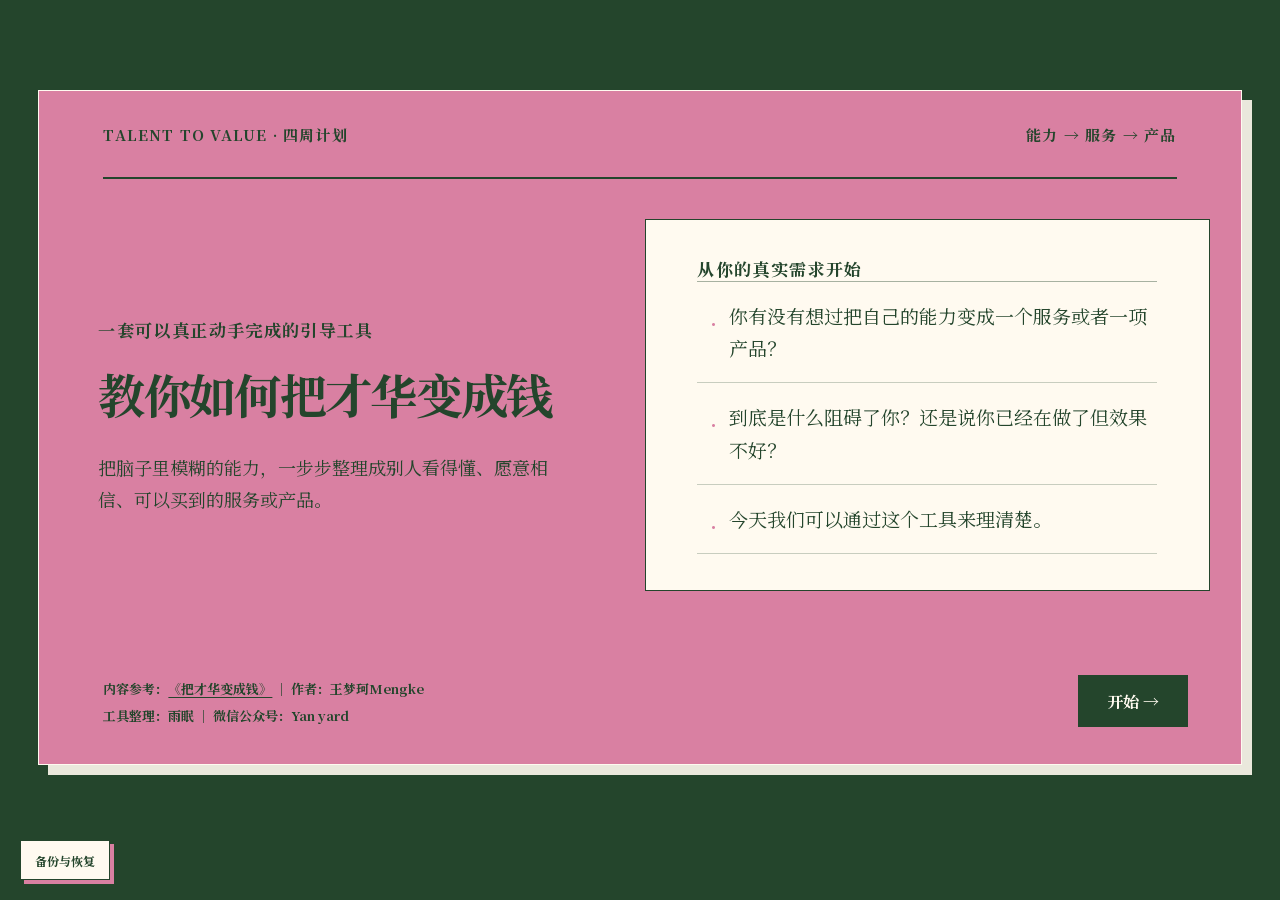
==== commit 80ab6f9c: "Adjust homepage element positions" ====
--- a/index.html
+++ b/index.html
@@ -1 +1 @@
-<!DOCTYPE html><html lang="zh-CN"><head><meta charSet="utf-8"/><meta name="viewport" content="width=device-width, initial-scale=1"/><link rel="stylesheet" href="/_next/static/chunks/0z2x9f8wakw7..css" data-precedence="next"/><link rel="stylesheet" href="/_next/static/chunks/00ab-v06t7iuv.css" data-precedence="next"/><link rel="preload" as="script" fetchPriority="low" href="/_next/static/chunks/0ht900cau6_ur.js"/><script src="/_next/static/chunks/0r8nt2o8muejo.js" async=""></script><script src="/_next/static/chunks/07lhk_q6pmm3r.js" async=""></script><script src="/_next/static/chunks/turbopack-05c8c~j12fn14.js" async=""></script><script src="/_next/static/chunks/0dbhjjzl8qfwv.js" async=""></script><script src="/_next/static/chunks/00cdttue50qjl.js" async=""></script><title>教你如何把才华变成钱</title><meta name="description" content="用 28 关想清楚：你能帮谁、别人为什么信你，以及怎样把能力变成可以购买的服务或产品。"/><meta property="og:title" content="教你如何把才华变成钱"/><meta property="og:description" content="28 关，一步一步把能力变成可以购买的服务或产品。"/><meta property="og:url" content="https://talent-to-value.github.io"/><meta property="og:image" content="https://talent-to-value.github.io/og.png"/><meta property="og:image:width" content="1730"/><meta property="og:image:height" content="909"/><meta property="og:image:alt" content="教你如何把才华变成钱"/><meta property="og:type" content="website"/><meta name="twitter:card" content="summary_large_image"/><meta name="twitter:title" content="教你如何把才华变成钱"/><meta name="twitter:description" content="28 关，一步一步把能力变成可以购买的服务或产品。"/><meta name="twitter:image" content="https://talent-to-value.github.io/og.png"/><link rel="icon" href="/favicon.png"/><script src="/_next/static/chunks/03~yq9q893hmn.js" noModule=""></script></head><body><div hidden=""><!--$--><!--/$--></div><main class="mvp-home" aria-busy="true"></main><!--$--><!--/$--><script src="/_next/static/chunks/0ht900cau6_ur.js" id="_R_" async=""></script><script>(self.__next_f=self.__next_f||[]).push([0])</script><script>self.__next_f.push([1,"1:\"$Sreact.fragment\"\n2:I[39756,[\"/_next/static/chunks/0dbhjjzl8qfwv.js\"],\"default\"]\n3:I[37457,[\"/_next/static/chunks/0dbhjjzl8qfwv.js\"],\"default\"]\n4:I[47257,[\"/_next/static/chunks/0dbhjjzl8qfwv.js\"],\"ClientPageRoot\"]\n5:I[31713,[\"/_next/static/chunks/0dbhjjzl8qfwv.js\",\"/_next/static/chunks/00cdttue50qjl.js\"],\"default\"]\n8:I[97367,[\"/_next/static/chunks/0dbhjjzl8qfwv.js\"],\"OutletBoundary\"]\n9:\"$Sreact.suspense\"\nb:I[97367,[\"/_next/static/chunks/0dbhjjzl8qfwv.js\"],\"ViewportBoundary\"]\nd:I[97367,[\"/_next/static/chunks/0dbhjjzl8qfwv.js\"],\"MetadataBoundary\"]\nf:I[68027,[\"/_next/static/chunks/0dbhjjzl8qfwv.js\"],\"default\",1]\n:HL[\"/_next/static/chunks/0z2x9f8wakw7..css\",\"style\"]\n:HL[\"/_next/static/chunks/00ab-v06t7iuv.css\",\"style\"]\n"])</script><script>self.__next_f.push([1,"0:{\"P\":null,\"c\":[\"\",\"\"],\"q\":\"\",\"i\":false,\"f\":[[[\"\",{\"children\":[\"__PAGE__\",{}]},\"$undefined\",\"$undefined\",16],[[\"$\",\"$1\",\"c\",{\"children\":[[[\"$\",\"link\",\"0\",{\"rel\":\"stylesheet\",\"href\":\"/_next/static/chunks/0z2x9f8wakw7..css\",\"precedence\":\"next\",\"crossOrigin\":\"$undefined\",\"nonce\":\"$undefined\"}],[\"$\",\"link\",\"1\",{\"rel\":\"stylesheet\",\"href\":\"/_next/static/chunks/00ab-v06t7iuv.css\",\"precedence\":\"next\",\"crossOrigin\":\"$undefined\",\"nonce\":\"$undefined\"}],[\"$\",\"script\",\"script-0\",{\"src\":\"/_next/static/chunks/0dbhjjzl8qfwv.js\",\"async\":true,\"nonce\":\"$undefined\"}]],[\"$\",\"html\",null,{\"lang\":\"zh-CN\",\"children\":[\"$\",\"body\",null,{\"children\":[\"$\",\"$L2\",null,{\"parallelRouterKey\":\"children\",\"error\":\"$undefined\",\"errorStyles\":\"$undefined\",\"errorScripts\":\"$undefined\",\"template\":[\"$\",\"$L3\",null,{}],\"templateStyles\":\"$undefined\",\"templateScripts\":\"$undefined\",\"notFound\":[[[\"$\",\"title\",null,{\"children\":\"404: This page could not be found.\"}],[\"$\",\"div\",null,{\"style\":{\"fontFamily\":\"system-ui,\\\"Segoe UI\\\",Roboto,Helvetica,Arial,sans-serif,\\\"Apple Color Emoji\\\",\\\"Segoe UI Emoji\\\"\",\"height\":\"100vh\",\"textAlign\":\"center\",\"display\":\"flex\",\"flexDirection\":\"column\",\"alignItems\":\"center\",\"justifyContent\":\"center\"},\"children\":[\"$\",\"div\",null,{\"children\":[[\"$\",\"style\",null,{\"dangerouslySetInnerHTML\":{\"__html\":\"body{color:#000;background:#fff;margin:0}.next-error-h1{border-right:1px solid rgba(0,0,0,.3)}@media (prefers-color-scheme:dark){body{color:#fff;background:#000}.next-error-h1{border-right:1px solid rgba(255,255,255,.3)}}\"}}],[\"$\",\"h1\",null,{\"className\":\"next-error-h1\",\"style\":{\"display\":\"inline-block\",\"margin\":\"0 20px 0 0\",\"padding\":\"0 23px 0 0\",\"fontSize\":24,\"fontWeight\":500,\"verticalAlign\":\"top\",\"lineHeight\":\"49px\"},\"children\":404}],[\"$\",\"div\",null,{\"style\":{\"display\":\"inline-block\"},\"children\":[\"$\",\"h2\",null,{\"style\":{\"fontSize\":14,\"fontWeight\":400,\"lineHeight\":\"49px\",\"margin\":0},\"children\":\"This page could not be found.\"}]}]]}]}]],[]],\"forbidden\":\"$undefined\",\"unauthorized\":\"$undefined\"}]}]}]]}],{\"children\":[[\"$\",\"$1\",\"c\",{\"children\":[[\"$\",\"$L4\",null,{\"Component\":\"$5\",\"serverProvidedParams\":{\"searchParams\":{},\"params\":{},\"promises\":[\"$@6\",\"$@7\"]}}],[[\"$\",\"script\",\"script-0\",{\"src\":\"/_next/static/chunks/00cdttue50qjl.js\",\"async\":true,\"nonce\":\"$undefined\"}]],[\"$\",\"$L8\",null,{\"children\":[\"$\",\"$9\",null,{\"name\":\"Next.MetadataOutlet\",\"children\":\"$@a\"}]}]]}],{},null,false,null]},null,false,null],[\"$\",\"$1\",\"h\",{\"children\":[null,[\"$\",\"$Lb\",null,{\"children\":\"$Lc\"}],[\"$\",\"div\",null,{\"hidden\":true,\"children\":[\"$\",\"$Ld\",null,{\"children\":[\"$\",\"$9\",null,{\"name\":\"Next.Metadata\",\"children\":\"$Le\"}]}]}],null]}],false]],\"m\":\"$undefined\",\"G\":[\"$f\",[[\"$\",\"link\",\"0\",{\"rel\":\"stylesheet\",\"href\":\"/_next/static/chunks/0z2x9f8wakw7..css\",\"precedence\":\"next\",\"crossOrigin\":\"$undefined\",\"nonce\":\"$undefined\"}],[\"$\",\"link\",\"1\",{\"rel\":\"stylesheet\",\"href\":\"/_next/static/chunks/00ab-v06t7iuv.css\",\"precedence\":\"next\",\"crossOrigin\":\"$undefined\",\"nonce\":\"$undefined\"}]]],\"S\":true,\"h\":null,\"s\":\"$undefined\",\"l\":\"$undefined\",\"p\":\"$undefined\",\"d\":\"$undefined\",\"b\":\"dZfnmPur1DkfSDTdcYZ1h\"}\n"])</script><script>self.__next_f.push([1,"6:{}\n7:\"$0:f:0:1:1:children:0:props:children:0:props:serverProvidedParams:params\"\n"])</script><script>self.__next_f.push([1,"c:[[\"$\",\"meta\",\"0\",{\"charSet\":\"utf-8\"}],[\"$\",\"meta\",\"1\",{\"name\":\"viewport\",\"content\":\"width=device-width, initial-scale=1\"}]]\n"])</script><script>self.__next_f.push([1,"10:I[27201,[\"/_next/static/chunks/0dbhjjzl8qfwv.js\"],\"IconMark\"]\na:null\ne:[[\"$\",\"title\",\"0\",{\"children\":\"教你如何把才华变成钱\"}],[\"$\",\"meta\",\"1\",{\"name\":\"description\",\"content\":\"用 28 关想清楚：你能帮谁、别人为什么信你，以及怎样把能力变成可以购买的服务或产品。\"}],[\"$\",\"meta\",\"2\",{\"property\":\"og:title\",\"content\":\"教你如何把才华变成钱\"}],[\"$\",\"meta\",\"3\",{\"property\":\"og:description\",\"content\":\"28 关，一步一步把能力变成可以购买的服务或产品。\"}],[\"$\",\"meta\",\"4\",{\"property\":\"og:url\",\"content\":\"https://talent-to-value.github.io\"}],[\"$\",\"meta\",\"5\",{\"property\":\"og:image\",\"content\":\"https://talent-to-value.github.io/og.png\"}],[\"$\",\"meta\",\"6\",{\"property\":\"og:image:width\",\"content\":\"1730\"}],[\"$\",\"meta\",\"7\",{\"property\":\"og:image:height\",\"content\":\"909\"}],[\"$\",\"meta\",\"8\",{\"property\":\"og:image:alt\",\"content\":\"教你如何把才华变成钱\"}],[\"$\",\"meta\",\"9\",{\"property\":\"og:type\",\"content\":\"website\"}],[\"$\",\"meta\",\"10\",{\"name\":\"twitter:card\",\"content\":\"summary_large_image\"}],[\"$\",\"meta\",\"11\",{\"name\":\"twitter:title\",\"content\":\"教你如何把才华变成钱\"}],[\"$\",\"meta\",\"12\",{\"name\":\"twitter:description\",\"content\":\"28 关，一步一步把能力变成可以购买的服务或产品。\"}],[\"$\",\"meta\",\"13\",{\"name\":\"twitter:image\",\"content\":\"https://talent-to-value.github.io/og.png\"}],[\"$\",\"link\",\"14\",{\"rel\":\"icon\",\"href\":\"/favicon.png\"}],[\"$\",\"$L10\",\"15\",{}]]\n"])</script></body></html>+<!DOCTYPE html><html lang="zh-CN"><head><meta charSet="utf-8"/><meta name="viewport" content="width=device-width, initial-scale=1"/><link rel="stylesheet" href="/_next/static/chunks/0z2x9f8wakw7..css" data-precedence="next"/><link rel="stylesheet" href="/_next/static/chunks/04~jk2bdbzlbn.css" data-precedence="next"/><link rel="preload" as="script" fetchPriority="low" href="/_next/static/chunks/0ht900cau6_ur.js"/><script src="/_next/static/chunks/0r8nt2o8muejo.js" async=""></script><script src="/_next/static/chunks/07lhk_q6pmm3r.js" async=""></script><script src="/_next/static/chunks/turbopack-05c8c~j12fn14.js" async=""></script><script src="/_next/static/chunks/0dbhjjzl8qfwv.js" async=""></script><script src="/_next/static/chunks/00cdttue50qjl.js" async=""></script><title>教你如何把才华变成钱</title><meta name="description" content="用 28 关想清楚：你能帮谁、别人为什么信你，以及怎样把能力变成可以购买的服务或产品。"/><meta property="og:title" content="教你如何把才华变成钱"/><meta property="og:description" content="28 关，一步一步把能力变成可以购买的服务或产品。"/><meta property="og:url" content="https://talent-to-value.github.io"/><meta property="og:image" content="https://talent-to-value.github.io/og.png"/><meta property="og:image:width" content="1730"/><meta property="og:image:height" content="909"/><meta property="og:image:alt" content="教你如何把才华变成钱"/><meta property="og:type" content="website"/><meta name="twitter:card" content="summary_large_image"/><meta name="twitter:title" content="教你如何把才华变成钱"/><meta name="twitter:description" content="28 关，一步一步把能力变成可以购买的服务或产品。"/><meta name="twitter:image" content="https://talent-to-value.github.io/og.png"/><link rel="icon" href="/favicon.png"/><script src="/_next/static/chunks/03~yq9q893hmn.js" noModule=""></script></head><body><div hidden=""><!--$--><!--/$--></div><main class="mvp-home" aria-busy="true"></main><!--$--><!--/$--><script src="/_next/static/chunks/0ht900cau6_ur.js" id="_R_" async=""></script><script>(self.__next_f=self.__next_f||[]).push([0])</script><script>self.__next_f.push([1,"1:\"$Sreact.fragment\"\n2:I[39756,[\"/_next/static/chunks/0dbhjjzl8qfwv.js\"],\"default\"]\n3:I[37457,[\"/_next/static/chunks/0dbhjjzl8qfwv.js\"],\"default\"]\n4:I[47257,[\"/_next/static/chunks/0dbhjjzl8qfwv.js\"],\"ClientPageRoot\"]\n5:I[31713,[\"/_next/static/chunks/0dbhjjzl8qfwv.js\",\"/_next/static/chunks/00cdttue50qjl.js\"],\"default\"]\n8:I[97367,[\"/_next/static/chunks/0dbhjjzl8qfwv.js\"],\"OutletBoundary\"]\n9:\"$Sreact.suspense\"\nb:I[97367,[\"/_next/static/chunks/0dbhjjzl8qfwv.js\"],\"ViewportBoundary\"]\nd:I[97367,[\"/_next/static/chunks/0dbhjjzl8qfwv.js\"],\"MetadataBoundary\"]\nf:I[68027,[\"/_next/static/chunks/0dbhjjzl8qfwv.js\"],\"default\",1]\n:HL[\"/_next/static/chunks/0z2x9f8wakw7..css\",\"style\"]\n:HL[\"/_next/static/chunks/04~jk2bdbzlbn.css\",\"style\"]\n"])</script><script>self.__next_f.push([1,"0:{\"P\":null,\"c\":[\"\",\"\"],\"q\":\"\",\"i\":false,\"f\":[[[\"\",{\"children\":[\"__PAGE__\",{}]},\"$undefined\",\"$undefined\",16],[[\"$\",\"$1\",\"c\",{\"children\":[[[\"$\",\"link\",\"0\",{\"rel\":\"stylesheet\",\"href\":\"/_next/static/chunks/0z2x9f8wakw7..css\",\"precedence\":\"next\",\"crossOrigin\":\"$undefined\",\"nonce\":\"$undefined\"}],[\"$\",\"link\",\"1\",{\"rel\":\"stylesheet\",\"href\":\"/_next/static/chunks/04~jk2bdbzlbn.css\",\"precedence\":\"next\",\"crossOrigin\":\"$undefined\",\"nonce\":\"$undefined\"}],[\"$\",\"script\",\"script-0\",{\"src\":\"/_next/static/chunks/0dbhjjzl8qfwv.js\",\"async\":true,\"nonce\":\"$undefined\"}]],[\"$\",\"html\",null,{\"lang\":\"zh-CN\",\"children\":[\"$\",\"body\",null,{\"children\":[\"$\",\"$L2\",null,{\"parallelRouterKey\":\"children\",\"error\":\"$undefined\",\"errorStyles\":\"$undefined\",\"errorScripts\":\"$undefined\",\"template\":[\"$\",\"$L3\",null,{}],\"templateStyles\":\"$undefined\",\"templateScripts\":\"$undefined\",\"notFound\":[[[\"$\",\"title\",null,{\"children\":\"404: This page could not be found.\"}],[\"$\",\"div\",null,{\"style\":{\"fontFamily\":\"system-ui,\\\"Segoe UI\\\",Roboto,Helvetica,Arial,sans-serif,\\\"Apple Color Emoji\\\",\\\"Segoe UI Emoji\\\"\",\"height\":\"100vh\",\"textAlign\":\"center\",\"display\":\"flex\",\"flexDirection\":\"column\",\"alignItems\":\"center\",\"justifyContent\":\"center\"},\"children\":[\"$\",\"div\",null,{\"children\":[[\"$\",\"style\",null,{\"dangerouslySetInnerHTML\":{\"__html\":\"body{color:#000;background:#fff;margin:0}.next-error-h1{border-right:1px solid rgba(0,0,0,.3)}@media (prefers-color-scheme:dark){body{color:#fff;background:#000}.next-error-h1{border-right:1px solid rgba(255,255,255,.3)}}\"}}],[\"$\",\"h1\",null,{\"className\":\"next-error-h1\",\"style\":{\"display\":\"inline-block\",\"margin\":\"0 20px 0 0\",\"padding\":\"0 23px 0 0\",\"fontSize\":24,\"fontWeight\":500,\"verticalAlign\":\"top\",\"lineHeight\":\"49px\"},\"children\":404}],[\"$\",\"div\",null,{\"style\":{\"display\":\"inline-block\"},\"children\":[\"$\",\"h2\",null,{\"style\":{\"fontSize\":14,\"fontWeight\":400,\"lineHeight\":\"49px\",\"margin\":0},\"children\":\"This page could not be found.\"}]}]]}]}]],[]],\"forbidden\":\"$undefined\",\"unauthorized\":\"$undefined\"}]}]}]]}],{\"children\":[[\"$\",\"$1\",\"c\",{\"children\":[[\"$\",\"$L4\",null,{\"Component\":\"$5\",\"serverProvidedParams\":{\"searchParams\":{},\"params\":{},\"promises\":[\"$@6\",\"$@7\"]}}],[[\"$\",\"script\",\"script-0\",{\"src\":\"/_next/static/chunks/00cdttue50qjl.js\",\"async\":true,\"nonce\":\"$undefined\"}]],[\"$\",\"$L8\",null,{\"children\":[\"$\",\"$9\",null,{\"name\":\"Next.MetadataOutlet\",\"children\":\"$@a\"}]}]]}],{},null,false,null]},null,false,null],[\"$\",\"$1\",\"h\",{\"children\":[null,[\"$\",\"$Lb\",null,{\"children\":\"$Lc\"}],[\"$\",\"div\",null,{\"hidden\":true,\"children\":[\"$\",\"$Ld\",null,{\"children\":[\"$\",\"$9\",null,{\"name\":\"Next.Metadata\",\"children\":\"$Le\"}]}]}],null]}],false]],\"m\":\"$undefined\",\"G\":[\"$f\",[[\"$\",\"link\",\"0\",{\"rel\":\"stylesheet\",\"href\":\"/_next/static/chunks/0z2x9f8wakw7..css\",\"precedence\":\"next\",\"crossOrigin\":\"$undefined\",\"nonce\":\"$undefined\"}],[\"$\",\"link\",\"1\",{\"rel\":\"stylesheet\",\"href\":\"/_next/static/chunks/04~jk2bdbzlbn.css\",\"precedence\":\"next\",\"crossOrigin\":\"$undefined\",\"nonce\":\"$undefined\"}]]],\"S\":true,\"h\":null,\"s\":\"$undefined\",\"l\":\"$undefined\",\"p\":\"$undefined\",\"d\":\"$undefined\",\"b\":\"4yEpCzHOMSQBr4ZMz7uvi\"}\n"])</script><script>self.__next_f.push([1,"6:{}\n7:\"$0:f:0:1:1:children:0:props:children:0:props:serverProvidedParams:params\"\n"])</script><script>self.__next_f.push([1,"c:[[\"$\",\"meta\",\"0\",{\"charSet\":\"utf-8\"}],[\"$\",\"meta\",\"1\",{\"name\":\"viewport\",\"content\":\"width=device-width, initial-scale=1\"}]]\n"])</script><script>self.__next_f.push([1,"10:I[27201,[\"/_next/static/chunks/0dbhjjzl8qfwv.js\"],\"IconMark\"]\na:null\ne:[[\"$\",\"title\",\"0\",{\"children\":\"教你如何把才华变成钱\"}],[\"$\",\"meta\",\"1\",{\"name\":\"description\",\"content\":\"用 28 关想清楚：你能帮谁、别人为什么信你，以及怎样把能力变成可以购买的服务或产品。\"}],[\"$\",\"meta\",\"2\",{\"property\":\"og:title\",\"content\":\"教你如何把才华变成钱\"}],[\"$\",\"meta\",\"3\",{\"property\":\"og:description\",\"content\":\"28 关，一步一步把能力变成可以购买的服务或产品。\"}],[\"$\",\"meta\",\"4\",{\"property\":\"og:url\",\"content\":\"https://talent-to-value.github.io\"}],[\"$\",\"meta\",\"5\",{\"property\":\"og:image\",\"content\":\"https://talent-to-value.github.io/og.png\"}],[\"$\",\"meta\",\"6\",{\"property\":\"og:image:width\",\"content\":\"1730\"}],[\"$\",\"meta\",\"7\",{\"property\":\"og:image:height\",\"content\":\"909\"}],[\"$\",\"meta\",\"8\",{\"property\":\"og:image:alt\",\"content\":\"教你如何把才华变成钱\"}],[\"$\",\"meta\",\"9\",{\"property\":\"og:type\",\"content\":\"website\"}],[\"$\",\"meta\",\"10\",{\"name\":\"twitter:card\",\"content\":\"summary_large_image\"}],[\"$\",\"meta\",\"11\",{\"name\":\"twitter:title\",\"content\":\"教你如何把才华变成钱\"}],[\"$\",\"meta\",\"12\",{\"name\":\"twitter:description\",\"content\":\"28 关，一步一步把能力变成可以购买的服务或产品。\"}],[\"$\",\"meta\",\"13\",{\"name\":\"twitter:image\",\"content\":\"https://talent-to-value.github.io/og.png\"}],[\"$\",\"link\",\"14\",{\"rel\":\"icon\",\"href\":\"/favicon.png\"}],[\"$\",\"$L10\",\"15\",{}]]\n"])</script></body></html>
--- a/_next/static/chunks/04~jk2bdbzlbn.css
+++ b/_next/static/chunks/04~jk2bdbzlbn.css
@@ -0,0 +1 @@
+:root{--paper:#f4eedf;--paper-light:#fffaf0;--ink:#24452c;--muted:#696b61;--line:#c8c2b3;--pink:#d980a2;--pink-soft:#d980a2;--sans:-apple-system, BlinkMacSystemFont, "Segoe UI", "PingFang SC", "Hiragino Sans GB", "Microsoft YaHei", sans-serif;--serif:"Noto Serif SC", "Songti SC", "STSong", "Noto Serif CJK SC", Georgia, serif}*{box-sizing:border-box}html,body{min-height:100%}body{background:var(--paper);color:var(--ink);font-family:var(--sans);margin:0}button,textarea,input,select{font:inherit}button{color:inherit}button:not(:disabled){cursor:pointer}button:focus-visible,textarea:focus-visible,input:focus-visible,select:focus-visible{outline:3px solid var(--pink);outline-offset:3px}.sr-only{clip:rect(0, 0, 0, 0);white-space:nowrap;border:0;width:1px;height:1px;margin:-1px;padding:0;position:absolute;overflow:hidden}.mvp-home,.mvp-day{min-height:100dvh}.mvp-home{padding:42px}.editorial-home,.overview-frame{background:var(--paper-light);border:1px solid #24452c2e;width:min(1480px,100%);min-height:calc(100dvh - 84px);margin:0 auto;padding:0 clamp(28px,5vw,72px);box-shadow:0 18px 50px #2430271f}.home-hero-copy h1,.overview-heading h1,.day-content h1{font-family:var(--serif);letter-spacing:-.035em;margin:0;font-weight:600;line-height:1.2}.home-masthead{border-bottom:2px solid var(--ink);letter-spacing:.08em;justify-content:space-between;align-items:center;gap:24px;min-height:88px;font-family:ui-monospace,SFMono-Regular,Menlo,monospace;font-size:12px;font-weight:800;display:flex}.home-masthead button{min-height:44px;font:inherit;background:0 0;border:0;padding:0}.home-hero{grid-template-columns:minmax(0,.95fr) minmax(390px,1.05fr);align-items:center;gap:clamp(44px,7vw,100px);min-height:calc(100dvh - 260px);padding:clamp(54px,7vw,96px) 0;display:grid}.home-eyebrow,.home-card-label{letter-spacing:.08em;text-transform:uppercase;font-size:12px;font-weight:850;display:block}.home-eyebrow{color:#a74868;margin-bottom:24px}.home-hero-copy h1,.overview-heading h1{max-width:720px;font-size:clamp(38px,4.6vw,56px)}.home-hero-copy>p{max-width:610px;color:var(--muted);margin:28px 0 34px;font-size:18px;line-height:1.8}.home-hero-copy .main-button span{margin-left:18px}.home-question-card{background:var(--ink);color:var(--paper-light);padding:clamp(30px,4vw,54px)}.home-question-card .home-card-label{color:var(--pink)}.pain-list{border-top:1px solid #fffaf066;margin:28px 0 0;padding:0;list-style:none}.pain-list li{border-bottom:1px solid #fffaf040;padding:22px 0 22px 32px;font-size:17px;line-height:1.7;position:relative}.pain-list li:before{content:"•";color:var(--pink);font-size:22px;position:absolute;left:3px}.home-footer{border-top:2px solid var(--ink);justify-content:space-between;align-items:center;gap:24px;min-height:84px;font-size:13px;font-weight:750;display:flex}.home-source-footer{text-align:left;flex-direction:column;justify-content:flex-start;align-items:flex-start;gap:7px;width:min(680px,100% - 190px);min-height:52px;padding:0;font-size:13px;font-weight:800;line-height:1.55;display:flex;position:absolute;bottom:34px;left:0}.home-source-footer p{margin:0}.home-source-footer a{color:inherit;text-underline-offset:3px}.home-shell{background:var(--ink)}.home-shell .editorial-home{border-color:var(--paper-light);background:var(--pink-soft);font-family:var(--serif);box-shadow:10px 10px #fffaf0e6}.home-shell .home-hero{min-height:calc(100dvh - 173px);padding-bottom:clamp(118px,9vw,142px);position:relative}.home-shell .home-hero-copy{flex-direction:column;align-self:stretch;padding:clamp(24px,4vw,54px) 0;display:flex}.home-shell .home-eyebrow{color:var(--ink);margin-top:auto;font-size:17px}.home-shell .home-hero-copy>p{color:var(--ink)}.home-shell .home-masthead{font-family:var(--serif);font-size:15px}.home-shell .home-start-button{position:absolute;bottom:34px;right:0}.home-shell .home-question-card{border:1px solid var(--ink);background:var(--paper-light);color:var(--ink);flex-direction:column;display:flex}.home-shell .home-question-card .home-card-label{color:var(--ink);font-size:17px}.home-shell .pain-list{border-top-color:#24452c66;width:100%;margin:auto 0}.home-shell .pain-list li{border-bottom-color:#24452c40;font-size:19px}.home-shell .pain-list li:before{color:var(--pink);font-size:28px}@media (min-width:1101px){.home-shell{padding:10dvh 3vw 15dvh}.home-shell .editorial-home{width:100%;height:75dvh;min-height:75dvh}.home-shell .home-hero{height:calc(75dvh - 89px);min-height:calc(75dvh - 89px);padding-top:40px;padding-bottom:100px}.home-shell .home-hero-copy{text-align:left;align-items:flex-start;transform:translate(-5px,-86px)}.home-shell .home-hero-copy h1{white-space:nowrap;font-size:clamp(38px,3.7vw,54px)}.home-shell .home-question-card{width:calc(100% + 48px);transform:translate(-15px,-40px)}.home-shell .home-start-button{transform:translate(11px,-4px)}}@media (min-width:1400px){.home-shell .pain-list li{white-space:nowrap}}@media (min-width:1101px) and (max-height:900px){.home-shell .home-hero{padding-top:24px;padding-bottom:78px}.home-shell .home-question-card{padding-top:36px;padding-bottom:36px}.home-shell .pain-list li{padding-top:18px;padding-bottom:18px}}.main-button{border:1px solid var(--ink);background:var(--ink);min-height:52px;color:var(--paper-light);border-radius:0;padding:0 28px;font-weight:700}.main-button:disabled{cursor:not-allowed;opacity:.35}.home-actions{align-items:center;gap:20px;display:flex}.text-button{background:0 0;border:0;border-bottom:1px solid;min-height:48px;padding:0;font-weight:700}.back-link,.day-header button{background:0 0;border:0;min-height:44px;padding:0;font-weight:650}.overview-frame{padding-bottom:54px}.overview-heading{padding:54px 0 38px;display:block}.overview-copy{max-width:650px;color:var(--muted);margin:0;font-size:17px;line-height:1.75}.stage-card-grid{grid-template-columns:repeat(4,minmax(0,1fr));gap:22px;display:grid}.stage-card{border:2px solid var(--ink);min-height:340px;box-shadow:7px 7px 0 var(--ink);flex-direction:column;padding:28px;display:flex;transform:translate(-2px,-2px)}.stage-card-1,.stage-card-4{background:var(--ink);color:var(--paper-light)}.stage-card-2{background:var(--pink-soft)}.stage-card-3{background:var(--paper-light)}.stage-card-top{justify-content:space-between;gap:16px;font-family:ui-monospace,SFMono-Regular,Menlo,monospace;font-weight:850;display:flex}.stage-card h2{font-family:var(--serif);margin:48px 0 14px;font-size:29px;font-weight:600}.stage-card>p{margin:0;font-size:15px;line-height:1.65}.stage-card-output{border-top:1px solid;margin-top:auto;padding-top:22px;font-size:13px;font-weight:700;line-height:1.6}.stage-card-progress{opacity:.72;margin-top:14px;font-family:ui-monospace,SFMono-Regular,Menlo,monospace;font-size:12px}.overview-actions{justify-content:space-between;align-items:center;gap:32px;padding:30px 0 0;display:flex}.overview-actions-only{justify-content:flex-end}.week-start-card{min-height:620px}.overview-actions strong{margin-top:8px;font-size:18px;display:block}.mvp-day{background:#eee6d6;grid-template-columns:286px minmax(0,1fr);display:grid}.day-sidebar{background:var(--ink);height:100dvh;color:var(--paper-light);position:sticky;top:0;overflow-y:auto}.day-sidebar>header{border-bottom:1px solid #fffaf042;flex-wrap:wrap;justify-content:space-between;align-items:flex-start;gap:12px;min-height:92px;padding:22px 20px 16px;display:flex}.day-sidebar>header button{color:inherit;text-align:left;font-family:var(--serif);background:0 0;border:0;padding:0;font-size:17px;font-weight:650;line-height:1.4}.day-sidebar>header>span{color:var(--pink);text-align:right;flex:none;font-size:11px;font-weight:850;line-height:1.4}.day-sidebar>header .sidebar-backup-button,.day-sidebar>header .sidebar-about-button{color:var(--pink);font-family:var(--sans);white-space:nowrap;flex:calc(50% - 6px);font-size:11px;font-weight:800}.data-safety-trigger{z-index:24;border:1px solid var(--ink);background:var(--paper-light);min-height:40px;color:var(--ink);box-shadow:4px 4px 0 var(--pink);padding:0 14px;font-size:12px;font-weight:800;position:fixed;bottom:20px;left:20px}.sidebar-progress{background:#fffaf029;height:3px}.sidebar-progress span{background:var(--pink-soft);height:100%;display:block}.day-sidebar nav{padding:14px 12px 36px}.sidebar-stage{margin-bottom:18px}.sidebar-stage h2{color:#fffaf0b8;letter-spacing:.04em;gap:10px;margin:0;padding:8px 8px 10px;font-size:12px;display:flex}.sidebar-stage h2 span{color:var(--pink);white-space:nowrap}.sidebar-stage button{color:#fffaf0c7;text-align:left;background:0 0;border:0;border-bottom:1px solid #fffaf01f;grid-template-columns:28px minmax(0,1fr) auto;align-items:center;gap:7px;width:100%;min-height:54px;padding:9px 8px;display:grid}.sidebar-stage button>span{color:var(--pink);font-size:11px;font-weight:850}.sidebar-stage button strong{text-overflow:ellipsis;white-space:nowrap;font-size:12px;font-weight:650;line-height:1.35;overflow:hidden}.sidebar-stage button small{color:#fffaf080;font-size:10px}.sidebar-stage button:hover,.sidebar-stage button.is-current{color:var(--paper-light);background:#fffaf01f}.sidebar-stage button.is-current{box-shadow:inset 3px 0 0 var(--pink)}.sidebar-stage button.is-complete small{color:#b9d9b8}.sidebar-stage button.is-partial small{color:var(--pink)}.sidebar-stage .sidebar-stage-heading{color:#fffaf0b8;border-bottom:0;grid-template-columns:none;align-items:baseline;gap:10px;min-height:0;padding:8px 8px 10px;display:flex}.sidebar-stage .sidebar-stage-heading>span{color:var(--pink);letter-spacing:.04em;white-space:nowrap;font-size:12px}.sidebar-stage .sidebar-stage-heading>strong{color:inherit;letter-spacing:.04em;white-space:normal;font-size:12px;font-weight:700;overflow:visible}.sidebar-stage .sidebar-stage-heading:hover{color:var(--paper-light);background:#fffaf014}.day-workspace{min-width:0}.day-header{z-index:20;border-bottom:1px solid var(--line);-webkit-backdrop-filter:blur(12px);backdrop-filter:blur(12px);background:#f4eedff5;grid-template-columns:1fr auto;align-items:center;gap:28px;height:68px;padding:0 28px;font-size:13px;font-weight:750;display:grid;position:sticky;top:0}.day-brand{font-family:var(--serif);justify-self:start;font-size:16px}.mobile-menu-button{display:none}.day-progress{z-index:19;background:#24452c1f;height:5px;position:sticky;top:68px}.day-progress span{background:var(--pink-soft);height:100%;display:block}.day-scroll{width:min(1040px,100% - 56px);margin:0 auto;padding:24px 0 100px}.day-sheet{background:var(--paper-light);border:1px solid #24452c59}.day-orientation{padding:24px 30px}.day-kicker-row{color:#a74868;letter-spacing:.07em;justify-content:space-between;align-items:center;gap:18px;font-size:12px;font-weight:850;display:flex}.day-kicker-row strong{background:var(--pink-soft);color:var(--ink);padding:5px 9px;font-size:11px}.day-orientation>h1{max-width:760px;font-family:var(--serif);letter-spacing:-.035em;margin:10px 0 18px;font-size:clamp(29px,3.2vw,38px);font-weight:600;line-height:1.2}.day-orientation-7>h1{white-space:nowrap;max-width:none;font-size:clamp(27px,2.8vw,34px)}.day-orientation-copy{background:var(--pink-soft);padding:16px 18px;display:block}.day-orientation-copy p{color:var(--ink);margin:0;font-size:14px;font-weight:700;line-height:1.7}.day-orientation-copy strong{border-top:1px solid #24452c73;margin-top:10px;padding-top:10px;font-size:13px;line-height:1.55;display:block}.day-why{border-top:1px solid var(--ink);grid-template-columns:148px 1fr;gap:30px;padding:22px 0;display:grid}.day-why>span,.day-result>span,.question-label,.carry-card>span,.example-card>span{letter-spacing:.07em;font-size:11px;font-weight:850}.day-why p{color:var(--muted);margin:0;font-size:15px;line-height:1.8}.day-result{background:var(--pink-soft);grid-template-columns:148px 1fr;align-items:start;gap:30px;padding:18px 20px;display:grid}.day-result strong{font-size:14px;line-height:1.65}.day-content{border-top:1px solid #24452c59;width:100%;margin:0;padding:clamp(28px,4vw,44px)}.single-day-form{gap:34px;display:grid}.single-task-block{grid-template-columns:44px minmax(0,1fr);gap:20px;display:grid}.single-task-block+.single-task-block{border-top:2px solid var(--ink);padding-top:34px}.task-number{color:#a74868;padding-top:6px;font-size:12px;font-weight:900}.single-task-block h2{font-family:var(--serif);margin:0;font-size:clamp(24px,3vw,32px);font-weight:650;line-height:1.25}.single-task-block h2+p{border-left:5px solid var(--pink);background:var(--pink-soft);color:var(--ink);margin:12px 0 0;padding:11px 14px;font-size:15px;line-height:1.7}.single-task-block textarea,.single-task-block input[type=text]{margin-top:16px}.single-task-block textarea{min-height:150px}.single-day-submit{border-top:2px solid var(--ink);justify-content:space-between;align-items:center;gap:24px;padding-top:24px;display:flex}.single-day-submit p{color:var(--muted);margin:0;font-size:13px;line-height:1.6}.third-week-backup-actions{justify-content:flex-end}.third-week-backup-actions .secondary-button{min-height:52px}.worksheet-help{border-top:1px solid var(--line);border-bottom:1px solid var(--line);margin-top:18px}.worksheet-help+.worksheet-help{margin-top:-1px}.worksheet-help summary{cursor:pointer;min-height:48px;padding:14px 2px;font-size:14px;font-weight:800;line-height:1.4}.worksheet-help>p,.worksheet-help>ul{color:var(--muted);margin:0 0 18px;font-size:14px;line-height:1.75}.worksheet-help>ul{padding-left:20px}.worksheet-help textarea{min-height:132px;margin:0 0 16px}.work-title-list{gap:10px;margin-top:18px;display:grid}.work-title-row{grid-template-columns:42px minmax(0,1fr) auto;align-items:center;gap:10px;display:grid}.work-title-row>span{color:#a74868;font-size:12px;font-weight:900}.day-content .work-title-row input[type=text]{min-height:54px;margin:0;padding:12px 15px;font-size:16px}.delete-work-button{border:1px solid var(--ink);background:var(--paper);color:#9b365b;min-height:54px;padding:0 16px;font-weight:800}.task-purpose-box{border-left:6px solid var(--ink);background:var(--pink-soft);font-family:var(--serif);margin-top:14px;padding:17px 20px;font-size:19px;font-weight:700;line-height:1.65}.add-work-button{border:1px solid var(--ink);background:var(--pink-soft);min-height:48px;color:var(--ink);margin:12px 0 0 52px;padding:0 18px;font-weight:800}.add-work-button span{margin-right:4px;font-size:20px;line-height:1}.work-example-list,.result-examples>div{gap:10px;margin:0 0 18px;display:grid}.work-example-list p,.result-examples p{border-left:4px solid var(--pink);background:var(--paper);margin:0;padding:14px 16px}.work-example-list strong,.work-example-list span,.result-examples strong,.result-examples span{display:block}.work-example-list span,.result-examples span{color:var(--muted);margin-top:5px;font-size:14px;line-height:1.65}.result-writing-guide{border:1px solid var(--ink);background:var(--paper);margin-top:16px;padding:20px}.result-writing-guide>p{font-family:var(--serif);margin:0 0 18px;font-size:20px;line-height:1.65}.result-writing-guide>strong{margin-bottom:10px;display:block}.result-writing-guide ul{margin:0;padding-left:22px}.result-writing-guide li{margin-top:8px;line-height:1.75}.work-evidence-list,.result-work-list{gap:14px;margin-top:18px;display:grid}.work-evidence-row,.result-work-card{border:1px solid var(--ink);background:var(--paper);padding:20px}.work-evidence-row>header{grid-template-columns:34px minmax(0,1fr);align-items:baseline;gap:10px;display:grid}.work-evidence-row>header span{color:#a74868;font-size:12px;font-weight:900}.work-evidence-row h3,.result-work-card h3{overflow-wrap:anywhere;font-family:var(--serif);margin:0;font-size:22px;line-height:1.4}.work-evidence-fields{grid-template-columns:1fr;gap:12px;margin-top:16px;display:grid}.work-evidence-fields label>span,.result-work-card>label{font-size:13px;font-weight:850;display:block}.day-content .work-evidence-fields textarea{background:var(--paper-light);min-height:92px;margin:8px 0 0;padding:12px 14px;font-size:16px;line-height:1.7}.discard-work-button{color:#9b365b;background:0 0;border:0;border-bottom:1px solid;margin-top:14px;padding:6px 0;font-size:13px;font-weight:800}.work-evidence-row.is-discarded{color:#8c8a82;background:#e8e4da;border-color:#aaa89f}.work-evidence-row.is-discarded h3,.work-evidence-row.is-discarded .work-evidence-fields{text-decoration:line-through}.work-evidence-row.is-discarded .work-evidence-fields{opacity:.55}.result-work-card h3{border-bottom:1px solid var(--ink);padding-bottom:14px}.result-work-card ul{margin:16px 0 20px;padding-left:20px}.result-work-card li{color:var(--muted);margin-top:8px;line-height:1.65}.result-work-card li strong{color:var(--ink)}.day-content .result-work-card textarea{background:var(--paper-light);min-height:120px;margin-top:8px}.feedback-guidance-list{counter-reset:feedback-guide;gap:10px;margin:18px 0 0;padding:0;list-style:none;display:grid}.feedback-purpose{border-left:6px solid var(--pink);background:var(--pink-soft);font-family:var(--serif);margin:12px 0 16px;padding:16px 18px;font-size:18px;font-weight:700;line-height:1.7}.key-explanation{font-size:19px;line-height:1.75}.feedback-guidance-list li{border:1px solid var(--ink);background:var(--paper);counter-increment:feedback-guide;padding:16px 18px 16px 54px;position:relative}.feedback-guidance-list li:before{content:counter(feedback-guide, decimal-leading-zero);color:#a74868;font-size:12px;font-weight:900;position:absolute;top:18px;left:18px}.feedback-guidance-list strong,.feedback-guidance-list span{display:block}.feedback-guidance-list span{color:var(--muted);margin-top:6px;font-size:14px;line-height:1.7}.feedback-empty-guide{border-left:6px solid var(--pink);background:var(--pink-soft);margin-top:18px;padding:20px}.feedback-empty-guide h3{font-family:var(--serif);margin:0;font-size:21px}.feedback-empty-guide ul{margin:14px 0 0;padding-left:20px}.feedback-empty-guide li{margin-top:8px;line-height:1.75}.feedback-entry-list,.cognition-entry-list{gap:12px;margin-top:18px;display:grid}.feedback-entry-row{border:1px solid var(--ink);background:var(--paper);grid-template-columns:minmax(200px,.38fr) minmax(0,.62fr);gap:14px;padding:16px;display:grid}.feedback-entry-row label>span{margin-bottom:8px;font-size:13px;font-weight:850;display:block}.feedback-entry-row select,.cognition-entry-row select{border:1px solid var(--ink);background:var(--paper-light);width:100%;min-height:54px;color:var(--ink);border-radius:0;padding:10px 42px 10px 14px}.day-content .feedback-entry-row textarea{min-height:74px;margin:0;padding:12px 14px;font-size:15px}.linked-add-button{border:1px solid var(--ink);background:var(--pink-soft);min-height:48px;color:var(--ink);margin-top:12px;padding:0 18px;font-weight:800}.linked-add-button span{margin-right:4px;font-size:20px}.feedback-submit-actions{justify-content:space-between}.feedback-submit-actions .main-button:disabled{cursor:not-allowed;opacity:.42}.cognition-intro-panel{background:var(--pink-soft);margin-top:18px;padding:22px 24px}.cognition-intro-panel .key-explanation{color:var(--ink);background:0 0;border:0;margin:0;padding:0;font-size:19px;font-weight:750;line-height:1.8}.cognition-formula{border:1px solid var(--ink);background:var(--pink-soft);font-family:var(--serif);margin-top:18px;padding:18px 20px;font-size:22px;font-weight:700;line-height:1.5}.cognition-formula span{font-family:var(--sans);font-size:inherit;margin-right:8px;font-weight:850}.cognition-formula strong{font-weight:800}.cognition-formula.compact-formula{font-size:22px}.cognition-intro-panel .cognition-formula{background:0 0;border:0;border-top:1px solid #24452ca6;padding:18px 0 0}.example-section-title{font-family:var(--serif);margin:26px 0 12px;font-size:22px}.cognition-example-list{grid-template-columns:1fr;gap:14px;display:grid}.cognition-example-list article{border:1px solid var(--ink);background:var(--paper);padding:18px}.cognition-example-list h4{font-family:var(--serif);margin:0 0 14px;font-size:20px}.cognition-example-list p{margin:10px 0 0;padding:16px 18px;font-size:16px;line-height:1.85}.negative-example{color:var(--muted);background:#696b611f}.positive-example{border-left:5px solid var(--pink);background:var(--paper-light)}.cognition-entry-row{border:1px solid var(--ink);background:var(--paper);grid-template-columns:minmax(180px,.32fr) auto minmax(0,.68fr);align-items:start;gap:10px;padding:16px;display:grid}.cognition-entry-row>span{font-family:var(--serif);padding-top:14px;font-size:20px;font-weight:700}.day-content .cognition-entry-row textarea{min-height:110px;margin:0;padding:12px 14px;font-size:17px;line-height:1.75}.blank-day-form{place-items:center;min-height:320px;display:grid}.current-problem-panel{border-left:7px solid var(--pink);background:var(--pink-soft);grid-template-columns:max-content minmax(0,1fr);align-items:center;gap:18px;padding:20px 24px;display:grid}.current-problem-panel span{font-size:14px;font-weight:850}.current-problem-panel strong{font-family:var(--serif);font-size:21px;line-height:1.55}.representative-page-intro{border-left:7px solid var(--pink);background:var(--pink-soft);padding:22px 24px}.representative-page-intro h2{font-family:var(--serif);margin:0;font-size:25px}.representative-page-intro p{margin:12px 0 0;font-size:20px;line-height:1.75}.representative-page-intro+.representative-selection-block{margin-top:16px}.representative-day-form .trust-boundary-block{margin-top:22px;padding-top:44px}.representative-selected-problem{border-left:6px solid var(--pink);background:var(--pink-soft);margin:16px 0 14px;padding:18px 20px}.representative-selected-problem span,.representative-selected-problem strong{display:block}.representative-selected-problem span{font-size:17px;font-weight:850}.representative-selected-problem strong{font-family:var(--serif);margin-top:8px;font-size:22px;line-height:1.55}.representative-picker-list{gap:12px;margin-top:18px;display:grid}.representative-picker-list>article{border:1px solid var(--ink);background:var(--paper)}.representative-picker-list>article.is-selected{box-shadow:5px 5px 0 var(--pink)}.representative-select-button{background:var(--paper-light);width:100%;min-height:66px;color:var(--ink);text-align:left;border:0;grid-template-columns:30px minmax(0,1fr) max-content;align-items:center;gap:10px;padding:13px 16px;display:grid}.is-selected>.representative-select-button{background:var(--pink-soft)}.representative-select-button>span{font-size:21px;font-weight:900}.representative-select-button>strong{font-family:var(--serif);font-size:20px;line-height:1.45}.representative-select-button>small{font-size:12px;font-weight:850}.representative-select-button:disabled{cursor:not-allowed;opacity:.48}.representative-detail-panel{border-top:1px solid var(--ink)}.representative-detail-panel summary{cursor:pointer;padding:13px 16px;font-size:14px;font-weight:850;list-style:none}.representative-detail-panel summary:before{content:"＋";margin-right:8px}.representative-detail-panel[open] summary:before{content:"−"}.representative-detail-panel>div{gap:12px;padding:0 16px 16px;display:grid}.representative-detail-panel label>span{margin-bottom:7px;font-size:13px;font-weight:850;display:block}.day-content .representative-detail-panel textarea{background:var(--paper-light);min-height:78px;margin:0;padding:12px 14px;font-size:16px;line-height:1.7}.representative-choice-list{grid-template-columns:repeat(2,minmax(0,1fr));gap:10px;margin-top:18px;display:grid}.representative-choice-list button{border:1px solid var(--ink);background:var(--paper-light);text-align:left;grid-template-columns:28px minmax(0,1fr);align-items:center;gap:8px;min-height:62px;padding:12px 16px;display:grid}.representative-choice-list button.is-selected{background:var(--pink-soft);box-shadow:4px 4px 0 var(--ink)}.representative-choice-list button:disabled{cursor:not-allowed;opacity:.38}.representative-choice-list button>span{font-size:20px;font-weight:900}.representative-work-list{gap:14px;margin-top:18px;display:grid}.representative-work-list article{border:1px solid var(--ink);background:var(--paper);padding:20px}.representative-work-list h3{border-bottom:1px solid var(--ink);font-family:var(--serif);gap:12px;margin:0 0 16px;padding-bottom:12px;font-size:22px;display:flex}.representative-work-list h3 span{color:#a74868;font-family:var(--sans);font-size:12px}.representative-work-list label{grid-template-columns:150px minmax(0,1fr);align-items:start;gap:14px;margin-top:12px;display:grid}.representative-work-list label>span{padding-top:14px;font-size:14px;font-weight:850}.day-content .representative-work-list textarea{background:var(--paper-light);min-height:74px;margin:0;padding:12px 14px;font-size:15px}.boundary-example{border-left:5px solid var(--pink);background:var(--paper);color:var(--muted);margin:12px 0 18px;padding:14px 16px;line-height:1.7}.boundary-fields{grid-template-columns:repeat(2,minmax(0,1fr));gap:12px;display:grid}.boundary-fields label{border:1px solid var(--ink);background:var(--paper);padding:16px}.boundary-fields label>span{font-family:var(--serif);margin-bottom:10px;font-size:20px;font-weight:700;display:block}.day-content .boundary-fields textarea{background:var(--paper-light);min-height:74px;margin:0;padding:12px 14px;font-size:15px}.trust-generate-action{justify-content:center;padding:28px 0 4px;display:flex}.trust-generate-action .main-button:disabled{cursor:not-allowed;opacity:.4}.trust-page-result{border:2px solid var(--ink);background:var(--pink-soft);margin-top:22px;padding:26px;position:relative}.trust-page-result h2{font-family:var(--serif);margin:0 0 16px;font-size:30px}.day-content .trust-page-result textarea{background:var(--paper-light);min-height:180px;margin:0;padding:18px;font-size:17px;line-height:1.85}.trust-page-result>span{text-align:right;margin-top:8px;font-size:12px;font-weight:800;display:block}.merged-day-form{text-align:center;place-content:center;gap:22px;min-height:320px;display:grid}.merged-day-form>p{font-family:var(--serif);margin:0;font-size:24px}.merged-day-form>div{justify-content:center;gap:12px;display:flex}.content-writing-heading h2{letter-spacing:-.025em;white-space:nowrap;margin-bottom:4px;font-size:clamp(23px,2.4vw,28px)}.content-title-formula{border:1px solid var(--ink);background:var(--pink-soft);margin-top:20px;padding:18px 20px;font-size:18px;line-height:1.6}.content-title-formula span,.content-title-formula strong{display:block}.content-title-formula strong{font-family:var(--serif);margin-top:5px;font-size:23px}.content-title-examples{gap:9px;margin:14px 0 0;padding:0;list-style:none;display:grid}.content-title-examples li{border-left:5px solid var(--pink);background:var(--paper);padding:14px 16px;font-size:16px;line-height:1.7}.content-title-examples span{color:#a74868;margin-right:12px;font-size:12px;font-weight:900}.content-title-input{margin-top:16px;display:block}.content-title-input>span{margin-bottom:9px;font-size:14px;font-weight:850;display:block}.day-content .content-title-input input{border:1px solid var(--ink);background:var(--paper-light);width:100%;min-height:58px;color:var(--ink);margin:0;padding:13px 16px;font-size:17px}.content-title-section h2,.content-draft-section h2{font-size:28px}.content-draft-section .content-word-guide{border-left-width:4px;width:fit-content;margin-top:12px;padding:8px 12px;font-size:14px;font-weight:800}.content-paragraph-list{gap:14px;margin-top:18px;display:grid}.content-paragraph-list label{border:1px solid var(--ink);background:var(--paper);padding:18px}.content-merged-section>div{min-width:0}.day-content .content-merged-editor{background:var(--paper-light);min-height:340px;color:var(--ink);-webkit-text-fill-color:var(--ink);margin-top:18px;padding:20px;font-size:17px;line-height:1.9}.content-ai-polish-note{color:var(--muted);margin-top:9px;font-size:13px;line-height:1.6;display:block}.content-paragraph-list label>span{font-family:var(--serif);margin-bottom:10px;font-size:20px;font-weight:700;display:block}.day-content .content-paragraph-list textarea{background:var(--paper-light);min-height:150px;margin:0;padding:14px 16px;font-size:16px;line-height:1.75}.day-twenty-audit-form .single-task-block>div{min-width:0}.audit-purpose-section>div>p,.audit-usage-section>div>p{max-width:780px;color:var(--muted);margin:12px 0 0;font-size:17px;line-height:1.8}.audit-purpose-section>div>p{width:100%;max-width:none}.audit-check-list{gap:10px;margin-top:22px;display:grid}.audit-check-list>div{border:1px solid var(--ink);background:var(--paper);grid-template-columns:42px minmax(0,1fr);align-items:center;gap:12px;min-height:62px;padding:13px 18px;display:grid}.audit-check-list span{color:#a74868;font-size:12px;font-weight:900}.audit-check-list strong{font-family:var(--serif);font-size:19px;line-height:1.45}.audit-purpose-section .audit-purpose-result{border-left:6px solid var(--pink);background:var(--paper);max-width:none;color:var(--ink);font-family:var(--serif);margin-top:18px;padding:17px 20px;font-size:19px;font-weight:700}.day-twenty-one-form{gap:22px;display:grid}.day-twenty-one-intro{border-left:7px solid var(--pink);background:var(--pink-soft);font-family:var(--serif);padding:30px 32px;font-size:clamp(20px,2.1vw,25px);font-weight:650;line-height:1.8}.day-twenty-one-feedback{border:1px solid var(--ink);background:var(--paper)}.day-twenty-one-feedback summary{cursor:pointer;font-family:var(--serif);padding:20px 24px;font-size:21px;font-weight:800}.day-twenty-one-feedback[open] summary{border-bottom:1px solid var(--ink)}.day-twenty-one-feedback ul{margin:0;padding:22px 28px 24px 48px}.day-twenty-one-feedback li{margin-top:10px;font-size:17px;line-height:1.75}.day-twenty-one-feedback li:first-child{margin-top:0}.day-twenty-one-followup{border-left:5px solid var(--pink);background:var(--paper);margin:0;padding:18px 22px;font-size:17px;font-weight:750;line-height:1.7}.fourth-week-form .single-task-block>div{min-width:0}.day-twenty-four-form{gap:22px}.day-twenty-four-intro h2,.day-twenty-four-field h2{font-family:var(--serif);margin:0;font-size:clamp(24px,3vw,32px);font-weight:650;line-height:1.25}.day-twenty-four-intro>p{border-left:5px solid var(--pink);background:var(--pink-soft);margin:12px 0 0;padding:14px 18px;font-size:15px;line-height:1.7}.day-twenty-four-field{border:1px solid var(--ink);background:var(--paper);padding:24px}.day-twenty-four-field:nth-of-type(3){background:var(--paper-light)}.day-content .day-twenty-four-field textarea{min-height:110px;margin-top:16px}.compact-note{color:var(--muted);margin:12px 0 0;font-size:15px;line-height:1.75}.carried-summary,.current-offer-strip{border:1px solid var(--ink);background:var(--paper-light);grid-template-columns:190px minmax(0,1fr);margin-top:20px;display:grid}.carried-summary>span,.carried-summary>strong,.current-offer-strip>span,.current-offer-strip>strong{padding:15px 18px;line-height:1.65}.carried-summary>span,.current-offer-strip>span{background:var(--ink);color:var(--paper-light);font-size:13px;font-weight:850}.carried-summary>strong,.current-offer-strip>strong{overflow-wrap:anywhere;font-family:var(--serif);font-size:18px}.carried-summary>span:nth-of-type(2),.carried-summary>strong:nth-of-type(2){border-top:1px solid var(--ink)}.compact-line-editor{gap:10px;margin-top:18px;display:grid}.compact-line-row{border:1px solid var(--ink);background:var(--paper-light);grid-template-columns:34px minmax(0,1fr) 42px;align-items:stretch;display:grid}.compact-line-row>span{background:var(--pink-soft);color:#a74868;place-items:center;font-size:11px;font-weight:900;display:grid}.day-content .compact-line-row input[type=text]{border-width:0 0 0 1px;min-height:52px;margin:0;padding:11px 14px;font-size:15px}.compact-line-row>button{border:0;border-left:1px solid var(--ink);background:var(--paper);color:var(--muted);font-size:22px}.fourth-week-field-list{gap:12px;margin-top:18px;display:grid}.fourth-week-field-list label{border:1px solid var(--ink);background:var(--paper-light);grid-template-columns:190px minmax(0,1fr);align-items:stretch;display:grid}.fourth-week-field-list label>span{background:var(--pink-soft);align-items:center;padding:16px 18px;font-size:13px;font-weight:850;display:flex}.fourth-week-field-list select,.day-content .fourth-week-field-list input[type=text],.day-content .fourth-week-field-list textarea{border:0;border-left:1px solid var(--ink);background:var(--paper-light);width:100%;min-height:56px;color:var(--ink);border-radius:0;margin:0;padding:13px 16px;font-size:15px}.day-content .fourth-week-field-list textarea{min-height:74px}.price-context{border-left:6px solid var(--pink);background:var(--paper);margin-top:18px;padding:18px 20px}.price-context span,.price-input>span{font-size:13px;font-weight:850;display:block}.price-context p{font-family:var(--serif);margin:8px 0 0;font-size:18px;line-height:1.7}.price-input{border:1px solid var(--ink);background:var(--pink-soft);grid-template-columns:90px minmax(0,1fr);align-items:center;margin-top:16px;padding:18px;display:grid}.day-content .price-input input[type=text]{background:var(--paper-light);margin:0;padding:13px 16px}.purchase-evidence-list,.buyer-test-list{gap:12px;margin-top:20px;display:grid}.purchase-evidence-row,.buyer-test-row{border:1px solid var(--ink);background:var(--paper);grid-template-columns:34px minmax(0,.75fr) minmax(0,1fr);gap:14px;padding:16px;display:grid}.purchase-evidence-row>span,.buyer-test-row>span{color:#a74868;padding-top:12px;font-size:11px;font-weight:900}.purchase-evidence-row label>span,.buyer-test-row label>span{margin-bottom:7px;font-size:12px;font-weight:850;display:block}.day-content .purchase-evidence-row input[type=text],.day-content .buyer-test-row input[type=text],.day-content .buyer-test-row textarea{background:var(--paper-light);min-height:52px;margin:0;padding:11px 13px;font-size:14px}.day-content .buyer-test-row textarea{min-height:76px}.day-content .full-width-input{min-height:58px;margin-top:16px}.centered-action{margin:24px auto;display:block}.purchase-page-editor{position:relative}.day-content .purchase-page-editor textarea{background:var(--paper-light);min-height:320px;margin:0;padding:20px 20px 46px;font-size:16px;line-height:1.85}.purchase-page-editor>span{background:var(--paper-light);color:var(--muted);padding:3px 8px;font-size:12px;font-weight:850;position:absolute;bottom:12px;right:14px}.purchase-page-preview{white-space:pre-wrap;overflow-wrap:anywhere;background:var(--paper-light);color:var(--ink);font-family:var(--serif);margin:0;padding:20px;font-size:15px;line-height:1.8;overflow:auto}.purchase-share-actions{flex-wrap:wrap;gap:10px;margin-top:16px;display:flex}.purchase-share-actions .secondary-button{background:var(--paper-light);min-width:190px}.purchase-share-actions .secondary-button:disabled{cursor:not-allowed;opacity:.38}.purchase-share-actions+.copy-message{color:#a74868;margin:10px 0 0;font-size:13px;font-weight:750}.revision-signal-grid{grid-template-columns:repeat(3,minmax(0,1fr));gap:10px;margin:18px 0;display:grid}.revision-signal-grid button{border:1px solid var(--ink);background:var(--paper-light);min-height:54px;color:var(--ink);padding:10px 12px;font-size:13px;font-weight:750}.revision-signal-grid button.is-selected{background:var(--pink-soft);box-shadow:inset 0 -4px 0 var(--pink)}.waiting-feedback-note{border-left:5px solid var(--pink);background:var(--paper);margin:4px 0 0;padding:15px 18px;font-size:15px;line-height:1.7}.market-result-details{border:1px solid var(--ink);background:var(--paper)}.market-result-details summary{cursor:pointer;font-family:var(--serif);padding:19px 22px;font-size:19px;font-weight:750;list-style-position:inside}.market-result-details[open] summary{border-bottom:1px solid var(--ink)}.market-result-details>div{padding:20px 22px 22px}.market-result-details p{color:var(--muted);margin:0;font-size:14px;line-height:1.7}.day-content .market-result-details textarea{background:var(--paper-light);min-height:96px;margin-top:14px}.program-complete-page{padding-top:64px;padding-bottom:64px}.program-complete-card{border:2px solid var(--paper-light);background:var(--pink-soft);width:min(1180px,100%);padding:clamp(42px,6vw,78px);position:relative;box-shadow:10px 10px #fffaf0e6}.program-complete-card>span{letter-spacing:.08em;font-size:12px;font-weight:900}.program-complete-card>h1{font-family:var(--serif);margin:20px 0 0;font-size:clamp(44px,6vw,76px);font-weight:600;line-height:1.1}.program-complete-card>p{max-width:760px;margin:20px 0 0;font-size:18px;line-height:1.75}.program-result-list{grid-template-columns:repeat(2,minmax(0,1fr));gap:12px;margin-top:30px;display:grid}.program-result-list article{border:1px solid var(--ink);background:var(--paper-light);grid-template-columns:38px minmax(0,1fr);align-items:center;gap:12px;min-height:92px;padding:20px;display:grid}.program-result-list span{color:#a74868;font-size:12px;font-weight:900}.program-result-list strong{font-family:var(--serif);font-size:20px}.program-complete-card .program-complete-note{border-left:6px solid var(--ink);background:#fffaf080;max-width:none;padding:17px 20px;font-weight:750}.program-complete-actions{justify-content:flex-end;gap:12px;margin-top:28px;display:flex}.audit-usage-steps{gap:10px;margin:20px 0 0;padding:0;list-style:none;display:grid}.audit-usage-steps li{background:var(--paper);grid-template-columns:34px minmax(0,1fr);align-items:start;gap:12px;padding:14px 18px;display:grid}.audit-usage-steps li>span{background:var(--pink-soft);place-items:center;width:26px;height:26px;font-size:12px;font-weight:900;display:grid}.audit-usage-steps p{margin:0;font-size:16px;line-height:1.7}.audit-prompt-panel{border:1px solid var(--ink);background:var(--paper-light);margin-top:24px}.audit-prompt-toolbar{justify-content:space-between;align-items:center;gap:16px;min-height:68px;padding:10px 12px 10px 20px;display:flex}.audit-prompt-panel.is-open .audit-prompt-toolbar{border-bottom:1px solid var(--ink)}.audit-expand-button,.audit-copy-button{min-height:46px;color:var(--ink);border:0;font-weight:850}.audit-expand-button{background:0 0;align-items:center;gap:10px;padding:0;font-size:17px;display:inline-flex}.audit-expand-button>span{border:1px solid var(--ink);place-items:center;width:25px;height:25px;font-size:18px;line-height:1;display:grid}.audit-copy-button{background:var(--pink-soft);min-width:128px;padding:0 18px}.audit-copy-button:hover,.audit-copy-button:focus-visible{background:var(--ink);color:var(--paper-light)}.audit-prompt-content{white-space:pre-wrap;overflow-wrap:anywhere;max-height:480px;color:var(--ink);margin:0;padding:22px;font-family:inherit;font-size:14px;line-height:1.75;overflow:auto}.audit-final-article-list{gap:22px;margin-top:24px;display:grid}.audit-final-heading{justify-content:space-between;align-items:center;gap:20px;display:flex}.audit-final-heading .refresh-previous-button{margin-top:0}.audit-final-note{border-left:6px solid var(--pink);background:var(--pink-soft);width:100%;color:var(--ink);margin:20px 0 0;padding:15px 18px;font-size:17px;line-height:1.7}.audit-final-article{border:1px solid var(--ink);background:var(--paper);padding:20px}.audit-final-article h3{font-family:var(--serif);margin:0 0 12px;font-size:23px;font-weight:750}.audit-final-editor{position:relative}.day-content .audit-final-editor textarea,.day-content .audit-final-editor textarea:focus,.day-content .audit-final-editor textarea:active{visibility:visible;min-height:250px;text-shadow:none;margin:0;padding:18px 18px 42px;font-size:16px;line-height:1.8;color:#24452c!important;caret-color:#24452c!important;-webkit-text-fill-color:#24452c!important;opacity:1!important;background:#fffaf0!important}.day-content .audit-final-editor textarea::selection{background:var(--pink-soft);color:#24452c;-webkit-text-fill-color:#24452c}.audit-final-editor>span{background:var(--paper-light);color:var(--muted);padding:3px 7px;font-size:12px;font-weight:800;position:absolute;bottom:12px;right:14px}.saved-answer{background:var(--paper);white-space:pre-line;overflow-wrap:anywhere;padding:14px 16px}.candidate-chips{flex-wrap:wrap;gap:8px;margin:0 0 18px;display:flex}.candidate-chips button{border:1px solid var(--ink);text-align:left;background:0 0;min-height:42px;padding:8px 12px;font-size:13px;font-weight:700;line-height:1.45}.candidate-chips button:hover,.candidate-chips button.is-selected{background:var(--ink);color:var(--paper-light)}.answer-row{border:1px solid var(--ink);background:var(--paper-light);grid-template-columns:minmax(160px,.34fr) minmax(0,1fr);align-items:stretch;min-height:76px;display:grid}.answer-row>span,.answer-row>strong{align-items:center;padding:18px 20px;line-height:1.6;display:flex}.answer-row>span{background:var(--ink);color:var(--paper-light);font-size:13px;font-weight:850}.day-three-form .answer-row>span,.day-four-form .answer-row>span{font-size:16px}.answer-row>strong{overflow-wrap:anywhere;font-family:var(--serif);font-size:18px}.compact-answer-row{margin-bottom:2px}.compact-task-block .task-number{padding-top:28px}.problem-examples{margin-bottom:18px}.full-select,.evidence-builder select{border:1px solid var(--ink);background:var(--paper-light);width:100%;min-height:56px;color:var(--ink);border-radius:0;margin-top:16px;padding:0 48px 0 16px;font-size:15px}.generate-button{margin-top:16px}.sentence-formula{border-left:5px solid var(--pink);background:var(--paper);margin-top:18px;padding:14px 16px}.sentence-formula span{color:#a74868;letter-spacing:.08em;font-size:11px;font-weight:900;display:block}.sentence-formula p{font-family:var(--serif);margin:6px 0 0;font-size:16px;font-weight:650;line-height:1.7}.day-four-form .sentence-formula{background:var(--pink-soft);border-left:0;width:100%;margin:18px 0 20px;padding:22px 20px}.day-four-form .sentence-formula span{color:var(--ink);letter-spacing:0;text-transform:none;font-size:14px}.day-four-form .sentence-formula p{text-align:center;margin-top:12px;font-size:clamp(19px,2.1vw,25px);font-weight:800}.value-sentence-inputs{grid-template-columns:repeat(2,minmax(0,1fr));gap:14px;margin-bottom:14px;display:grid}.value-sentence-inputs label{margin:0!important}.value-sentence-inputs label>span:first-child{font-size:13px;font-weight:800;display:block}.value-sentence-inputs .full-select,.value-sentence-inputs input[type=text]{width:100%;min-height:54px;margin-top:8px}.day-content .candidate-draft-textarea{height:128px;min-height:128px;padding:16px}.center-action{justify-content:center;display:flex}.center-action .secondary-button{margin-top:16px}.generate-button:disabled,.draft-editor .secondary-button:disabled,.statement-copy-button:disabled{cursor:not-allowed;opacity:.38}.draft-editor{border:1px solid var(--ink);background:var(--paper);margin-top:22px;padding:20px}.draft-editor label{margin:0!important}.draft-editor textarea{min-height:120px;margin-top:10px}.draft-editor .secondary-button{margin-top:14px}.introduction-pool{gap:10px;margin-top:18px;display:grid}.introduction-candidate{border:1px solid var(--line);background:var(--paper-light);text-align:left;grid-template-columns:38px minmax(0,1fr) auto;align-items:center;gap:14px;min-height:74px;padding:12px 14px;display:grid}.introduction-candidate>span{color:#a74868;font-size:12px;font-weight:900}.introduction-candidate.selected{border-color:var(--ink);background:var(--pink-soft)}.candidate-select-button{min-width:0;color:inherit;text-align:left;background:0 0;border:0;flex-direction:column;align-items:flex-start;gap:3px;padding:4px 0;display:flex}.candidate-select-button strong{overflow-wrap:anywhere;font-size:14px;line-height:1.65}.candidate-select-button small{color:var(--muted);font-size:11px;font-weight:800}.candidate-actions{gap:6px;display:flex}.candidate-actions button{border:1px solid var(--ink);min-height:34px;color:var(--ink);background:0 0;padding:5px 9px;font-size:11px;font-weight:800}.introduction-candidate>input[type=text]{border:1px solid var(--ink);background:var(--paper-light);width:100%;min-height:44px;margin:0;padding:10px 12px}.introduction-candidate.removed{border-color:var(--line);background:var(--paper);color:var(--muted);opacity:.62}.introduction-candidate.removed .candidate-select-button strong{text-decoration:line-through}.introduction-candidate.removed .candidate-actions button{border-color:var(--muted);color:var(--muted)}.evidence-builder{border:1px solid var(--ink);background:var(--paper);grid-template-columns:auto minmax(180px,.8fr) auto minmax(220px,1.2fr);align-items:center;gap:10px;margin-top:20px;padding:18px;display:grid}.evidence-builder>span{font-family:var(--serif);font-size:17px;font-weight:700}.evidence-builder select,.evidence-builder input[type=text]{min-height:52px;margin:0;padding:12px 14px;font-size:14px}.evidence-preview{border-left:5px solid var(--pink);background:var(--paper-light);font-family:var(--serif);margin-top:14px;padding:18px 20px;font-size:17px;font-weight:650;line-height:1.75}.evidence-formula{background:var(--pink-soft);width:100%;margin:18px 0 20px;padding:22px 24px}.evidence-formula>span{font-size:14px;font-weight:900;display:block}.evidence-formula p{font-family:var(--serif);margin:8px 0 0;font-size:19px;font-weight:650;line-height:1.75}.evidence-formula>span+p{margin-top:16px}.evidence-formula u{-webkit-text-decoration-color:var(--ink);text-decoration-color:var(--ink);text-underline-offset:5px;font-weight:800;text-decoration-thickness:2px}.day-content .evidence-sentence-textarea{min-height:112px;margin-top:10px}.context-panel{border:1px solid var(--ink);background:var(--paper);grid-template-columns:repeat(2,minmax(0,1fr));gap:20px;padding:22px;display:grid}.context-panel div{min-width:0}.context-panel span,.generated-sentence>span{color:#a74868;letter-spacing:.06em;margin-bottom:8px;font-size:11px;font-weight:850;display:block}.context-panel strong{overflow-wrap:anywhere;font-size:14px;line-height:1.65;display:block}.visible-candidates{margin:16px 0}.single-task-block label:not(.sr-only){margin-top:16px;font-size:13px;font-weight:800;display:block}.formula-panel{border-left:5px solid var(--pink);background:var(--paper);margin-top:18px;padding:20px}.formula-panel strong,.formula-panel p{line-height:1.75;display:block}.formula-panel p{color:var(--muted);margin:12px 0 0;font-size:14px}.formula-fields{grid-template-columns:repeat(3,minmax(0,1fr));gap:12px;margin-top:20px;display:grid}.formula-fields label{margin-top:0!important}.formula-readonly{border:1px solid var(--line);background:var(--paper);align-content:start;gap:8px;min-width:0;padding:12px 14px;display:grid}.formula-readonly>span{min-height:40px;color:var(--ink-muted);font-size:13px;font-weight:800;line-height:1.5}.formula-readonly>strong{overflow-wrap:anywhere;font-size:14px;font-weight:700;line-height:1.55}.formula-fields label>span{min-height:40px;line-height:1.5;display:block}.formula-fields input[type=text]{margin-top:8px;padding:14px;font-size:15px}.generated-sentence{border:1px solid var(--ink);background:var(--paper-light);margin-top:20px;padding:18px}.generated-sentence p{overflow-wrap:anywhere;margin:0;font-size:16px;font-weight:700;line-height:1.75}.generated-sentence .secondary-button{margin-top:16px}.generated-sentence .secondary-button:disabled{cursor:not-allowed;opacity:.35}.assembly-intro{background:var(--pink-soft);justify-content:space-between;align-items:center;gap:18px;padding:20px 22px;display:flex}.assembly-intro strong{font-family:var(--serif);font-size:20px;display:block}.assembly-intro p{color:var(--ink);margin:0;font-size:14px;font-weight:700;line-height:1.7}.refresh-previous-button{background:var(--paper-light);flex:none;min-height:44px}.day-six-part>div{border:1px solid var(--ink);border-left:8px solid var(--pink);background:var(--paper-light);box-shadow:5px 5px 0 var(--pink);padding:20px 22px}.day-six-part.tone-rose>div,.day-six-part.tone-paper>div{background:var(--paper-light)}.day-six-part h2{border-bottom:1px solid var(--ink);padding-bottom:14px}.day-content textarea.auto-grow-textarea{resize:none;min-height:74px;overflow-y:hidden}.day-six-part textarea,.day-six-part input[type=text]{background:var(--paper-light)}.problem-field-list{gap:10px;margin-top:18px;display:grid}.problem-field-list label{grid-template-columns:132px minmax(0,1fr);align-items:center;gap:14px;margin:0!important;display:grid!important}.problem-field-list label>span,.tester-fields label>span{font-size:12px;font-weight:800;line-height:1.5;display:block}.problem-field-list input[type=text]{margin-top:0;padding:14px;font-size:15px}.service-statement-result>h2{font-family:var(--serif);margin:0 0 16px;font-size:clamp(28px,3vw,38px);font-weight:650;line-height:1.25}.assembly-preview{border:2px solid var(--ink);background:var(--pink-soft);min-height:180px;padding:24px 24px 42px;position:relative}.assembly-preview>div{border-bottom:1px solid var(--ink);justify-content:space-between;align-items:center;gap:16px;padding:14px 18px;display:flex}.assembly-preview span,.assembly-preview strong{font-size:12px}.assembly-preview>p{white-space:pre-line;overflow-wrap:anywhere;font-family:var(--serif);margin:0;font-size:19px;line-height:1.8}.assembly-preview>.structured-statement{border-bottom:0;padding:0;display:block}.structured-statement .statement-value-line,.structured-statement .statement-evidence-line{white-space:pre-line;overflow-wrap:anywhere;font-family:var(--serif);margin:0;font-size:19px;line-height:1.8}.structured-statement .statement-value-line{border-bottom:1px solid #24452c80;padding-bottom:20px;font-size:20px;font-weight:650}.structured-statement .statement-detail-row{background:var(--paper-light);border:1px solid #24452c59;grid-template-columns:118px minmax(0,1fr);align-items:start;gap:16px;margin:16px 0 0;padding:15px 18px;display:grid}.structured-statement .statement-detail-row>strong,.structured-statement .statement-detail-row>span,.structured-statement .statement-detail-row li{font-family:var(--serif);font-size:18px;line-height:1.8}.structured-statement .statement-detail-row ul{gap:5px;margin:0;padding-left:22px;list-style:outside;display:grid}.structured-statement .statement-detail-row li:before{content:none}.structured-statement .statement-detail-row li::marker{color:#a74868;font-size:.9em}.structured-statement .statement-evidence-line{border-top:1px solid #24452c80;margin-top:20px;padding-top:20px}.assembly-preview .statement-result-editor{border:1px solid var(--ink);background:var(--paper-light);width:100%;min-height:122px;color:var(--ink);font-family:var(--serif);margin:0;padding:18px;font-size:18px;line-height:1.75}.structured-statement-editor .statement-value-editor,.structured-statement-editor .statement-evidence-editor,.structured-statement-editor .statement-detail-row textarea,.structured-statement-editor .statement-detail-row input[type=text]{border:1px solid var(--ink);background:var(--paper-light);width:100%;color:var(--ink);font-family:var(--serif);margin:0;padding:12px 14px;font-size:17px;line-height:1.75}.structured-statement-editor .statement-value-editor{min-height:96px;padding:14px 16px}.structured-statement-editor .statement-detail-row textarea{min-height:74px}.statement-problem-editor-list{gap:9px;display:grid}.structured-statement-editor .statement-evidence-editor{min-height:96px;margin-top:20px}.assembly-preview>span{font-size:11px;font-weight:800;position:absolute;bottom:12px;right:16px}.statement-edit-actions{flex-wrap:wrap;justify-content:center;align-items:center;gap:10px;margin-top:16px;display:flex}.statement-edit-actions .secondary-button{min-width:230px}.edit-statement-button:disabled{cursor:not-allowed;opacity:.42}.submit-only{justify-content:flex-end}.day-seven-purpose,.day-seven-instructions{border-left:6px solid var(--pink);background:var(--paper);padding:20px 22px}.day-seven-purpose h2,.day-seven-instructions h2{font-family:var(--serif);margin:0;font-size:24px;font-weight:650}.day-seven-purpose p,.day-seven-instructions p{margin:10px 0 0;font-size:16px;line-height:1.75}.day-seven-instructions ul{gap:8px;margin:14px 0 0;padding-left:24px;display:grid}.day-seven-instructions li{font-size:16px;line-height:1.65}.day-seven-instructions li::marker{color:#a74868}.test-message-panel,.copy-message{border:1px solid var(--ink);background:var(--paper)}.test-message-heading{border-bottom:1px solid var(--ink);padding:16px 18px}.test-message-heading span,.test-message-heading strong{display:block}.test-message-heading span{color:#a74868;letter-spacing:.06em;font-size:11px;font-weight:850}.test-message-heading strong{margin-top:7px;font-size:15px}.test-statement{white-space:pre-line;overflow-wrap:anywhere;font-family:var(--serif);margin:0;padding:22px;font-size:17px;line-height:1.8}.test-statement-preview{min-height:0;margin:22px}.final-statement-panel{margin-top:16px}.final-statement-preview .final-statement-editor{min-height:190px}.statement-copy-button{margin:0 22px 22px}.copy-message{background:var(--paper-light);margin-top:18px;padding:18px}.copy-message p{white-space:pre-wrap;overflow-wrap:anywhere;margin:0;font-size:14px;line-height:1.75}.copy-message .secondary-button{margin-top:16px}.copy-message .secondary-button:disabled{cursor:not-allowed;opacity:.35}.feedback-record-list{gap:12px;margin-top:18px;display:grid}.feedback-record{border:1px solid var(--line);background:var(--paper-light);grid-template-columns:34px minmax(150px,.34fr) minmax(0,1fr);align-items:start;gap:14px;padding:16px;display:grid}.feedback-record>span{color:#a74868;padding-top:14px;font-size:11px;font-weight:900}.feedback-record label{margin:0!important}.feedback-record label>strong{font-size:12px;display:block}.feedback-record input[type=text],.feedback-record textarea{margin-top:8px;padding:12px 14px;font-size:14px}.feedback-record textarea{min-height:92px}.ai-prompt-panel .copy-message{margin:0 0 18px}.week-finish-submit .main-button{min-height:58px}.week-transition-page{background:var(--ink);place-items:center;min-height:100dvh;padding:42px;display:grid}.week-complete-page{font-family:var(--serif)}.week-checklist-page{padding-top:64px;padding-bottom:76px;display:block;overflow-y:auto}.week-checklist-card,.week-complete-card{border:2px solid var(--paper-light);background:var(--pink-soft);width:min(1280px,100%);padding:clamp(40px,7vw,88px);box-shadow:10px 10px #fffaf0e6}.week-checklist-card{margin:0 auto;padding:clamp(42px,5vw,72px)}.week-checklist-heading>span,.week-complete-card>span{color:var(--ink);letter-spacing:.08em;font-size:12px;font-weight:900}.week-checklist-heading h1{max-width:none;font-family:var(--serif);letter-spacing:-.035em;white-space:nowrap;margin:20px 0 0;font-size:clamp(34px,4vw,52px);font-weight:600;line-height:1.15}.week-two-checklist-card .week-checklist-heading h1{white-space:nowrap;max-width:none;font-size:clamp(36px,4vw,52px)}.week-checklist-heading p{margin:18px 0 0;font-size:16px;line-height:1.75}.week-checklist-list{grid-template-columns:1fr;gap:16px;margin-top:32px;display:grid}.week-checklist-list article{border:1px solid var(--ink);background:var(--paper-light);min-height:190px;padding:24px 26px}.week-checklist-list article.is-missing{background:var(--paper)}.week-two-checklist-list article:nth-child(odd){background:var(--paper-light)}.week-two-checklist-list article:nth-child(2n){background:var(--paper)}.week-three-checklist-list{gap:12px}.week-three-checklist-item{border:1px solid var(--ink);background:var(--paper-light)}.week-three-checklist-item:nth-child(2n),.week-three-checklist-item.is-missing{background:var(--paper)}.week-three-checklist-item summary{cursor:pointer;padding:24px 26px;list-style:none}.week-three-checklist-item summary::-webkit-details-marker{display:none}.week-three-checklist-item summary:hover{background:#e394b21f}.week-checklist-toggle{align-self:center;color:var(--ink)!important;font-size:13px!important}.week-checklist-toggle .when-open,.week-three-checklist-item[open] .week-checklist-toggle .when-closed{display:none}.week-three-checklist-item[open] .week-checklist-toggle .when-open{display:inline}.week-three-checklist-content{border-top:1px solid #234b303d;padding:0 26px 26px 60px}.week-three-checklist-content p{white-space:pre-line;overflow-wrap:anywhere;font-family:var(--serif);margin:22px 0 0;font-size:17px;line-height:1.8}.week-checklist-label{grid-template-columns:auto minmax(0,1fr) auto;align-items:start;gap:16px;display:grid}.week-checklist-label>span,.week-checklist-label small{color:#a74868;letter-spacing:.06em;font-size:11px;font-weight:900}.week-checklist-label small{margin-top:7px;display:block}.week-checklist-label h2{font-family:var(--serif);margin:0;font-size:24px;line-height:1.4}.week-checklist-list article>p{white-space:pre-line;overflow-wrap:anywhere;font-family:var(--serif);margin:24px 0 0 34px;font-size:17px;line-height:1.75}.checklist-edit-button{min-height:36px;color:var(--ink);background:0 0;border:0;border-bottom:1px solid;padding:0 6px;font-size:13px;font-weight:800}.week-checklist-editor{border:1px solid var(--ink);background:var(--paper);width:calc(100% - 34px);min-height:110px;color:var(--ink);font-family:var(--serif);margin:20px 0 0 34px;padding:16px 18px;font-size:17px;line-height:1.75}.week-checklist-actions{justify-content:flex-end;align-items:center;gap:12px;margin-top:28px;display:flex}.week-complete-card{flex-direction:column;justify-content:center;align-items:flex-start;min-height:540px;display:flex;position:relative;overflow:hidden}.week-firework{pointer-events:none;width:132px;height:132px;position:absolute;top:52px;right:62px}.week-firework i{background:var(--ink);transform-origin:50% 0;width:3px;height:42px;position:absolute;top:50%;left:50%}.week-firework i:nth-child(2n){background:var(--paper-light);height:30px}.week-firework i:first-child{transform:rotate(0)translateY(16px)}.week-firework i:nth-child(2){transform:rotate(30deg)translateY(16px)}.week-firework i:nth-child(3){transform:rotate(60deg)translateY(16px)}.week-firework i:nth-child(4){transform:rotate(90deg)translateY(16px)}.week-firework i:nth-child(5){transform:rotate(120deg)translateY(16px)}.week-firework i:nth-child(6){transform:rotate(150deg)translateY(16px)}.week-firework i:nth-child(7){transform:rotate(180deg)translateY(16px)}.week-firework i:nth-child(8){transform:rotate(210deg)translateY(16px)}.week-firework i:nth-child(9){transform:rotate(240deg)translateY(16px)}.week-firework i:nth-child(10){transform:rotate(270deg)translateY(16px)}.week-firework i:nth-child(11){transform:rotate(300deg)translateY(16px)}.week-firework i:nth-child(12){transform:rotate(330deg)translateY(16px)}.week-firework b{border:3px solid var(--ink);background:var(--pink-soft);border-radius:50%;width:12px;height:12px;position:absolute;top:50%;left:50%;transform:translate(-50%,-50%)}.week-complete-card h1{max-width:none;font-family:var(--serif);letter-spacing:-.045em;white-space:nowrap;margin:22px 0 0;font-size:clamp(38px,4vw,56px);font-weight:600;line-height:1.08}.week-complete-card p{max-width:620px;color:var(--ink);margin:24px 0 32px;font-size:17px;line-height:1.8}.next-week-preview{border:1px solid var(--ink);background:var(--paper-light);width:100%;margin-top:28px;padding:24px 26px}.next-week-preview strong{font-family:var(--serif);font-size:26px;font-weight:900;display:block}.week-complete-card .next-week-preview p{max-width:none;margin:12px 0 0;font-size:18px;line-height:1.7}.next-week-preview ul{margin:12px 0 0;padding-left:22px}.next-week-preview li{margin-top:7px;font-size:18px;line-height:1.65}.next-week-preview p b,.next-week-preview li b{font-weight:900}.next-week-button{margin:40px 0 0 auto}.week-three-complete-card{min-height:720px}.week-four-preview{min-height:360px;margin-top:34px;padding:30px 34px 34px}.week-complete-card .week-four-preview p{margin-top:26px}.week-four-preview ul{gap:10px;margin-top:24px;display:grid}.week-four-preview li{margin-top:0;line-height:1.75}.week-three-complete-card .next-week-button{margin-top:48px}.tester-list{gap:10px;margin-top:18px;display:grid}.tester-card{border:1px solid var(--line);background:var(--paper-light)}.tester-card summary{cursor:pointer;justify-content:space-between;align-items:center;gap:16px;min-height:56px;padding:12px 16px;display:flex}.tester-card summary span{color:#a74868;font-size:12px;font-weight:800}.tester-card[open] summary{border-bottom:1px solid var(--line);background:var(--paper)}.tester-fields{grid-template-columns:repeat(3,minmax(0,1fr));gap:14px;padding:18px;display:grid}.tester-fields label{margin:0!important}.tester-fields label:first-child{grid-column:1/-1}.tester-fields input[type=text],.tester-fields textarea{margin-top:8px;padding:14px;font-size:14px}.tester-fields textarea{min-height:120px}.feedback-columns{grid-template-columns:repeat(3,minmax(0,1fr));gap:12px;margin-top:18px;display:grid}.feedback-columns>div{border:1px solid var(--line);background:var(--paper);min-width:0;padding:16px}.feedback-columns>div>strong{font-size:14px;line-height:1.5;display:block}.feedback-columns ul{margin:14px 0 0;padding:0;list-style:none}.feedback-columns li{border-top:1px solid var(--line);overflow-wrap:anywhere;color:var(--muted);padding:10px 0;font-size:13px;line-height:1.6}.feedback-columns li span{color:var(--ink);margin-bottom:4px;font-size:11px;font-weight:850;display:block}.carried-answer{border:1px solid var(--line);background:var(--paper);margin:0;padding:0 16px}.carried-answer .saved-answer{background:0 0;padding:0}.worksheet-count,.empty-inline{color:var(--muted);margin:11px 0 0;font-size:13px;font-weight:700;line-height:1.6}.empty-inline{border:1px dashed var(--line);padding:16px;font-weight:600}.worksheet-selection{margin-top:16px}.action-toggle{border:1px solid var(--ink);background:0 0;min-height:48px;margin-top:18px;padding:0 18px;font-weight:800}.action-toggle.is-done{background:var(--ink);color:var(--paper-light)}.day-content>.back-link{margin-bottom:28px}.day-content h1{max-width:760px;font-size:clamp(28px,4vw,38px)}.question-label{color:#a74868;margin-bottom:14px;display:block}.day-content textarea,.day-content input[type=text]{border:1px solid var(--ink);background:var(--paper-light);width:100%;color:var(--ink);resize:vertical;border-radius:0;margin-top:24px;padding:20px;font-size:17px;line-height:1.75}.day-content textarea{min-height:220px}.day-content textarea::placeholder,.day-content input::placeholder{color:#99998f}.day-content .draft-editor textarea{min-height:120px;margin-top:10px}.day-content .evidence-builder input[type=text]{min-height:52px;margin:0;padding:12px 14px;font-size:14px}.day-content .problem-field-list input[type=text]{margin-top:0;padding:14px;font-size:15px}.day-content .feedback-record input[type=text],.day-content .feedback-record textarea{margin-top:8px;padding:12px 14px;font-size:14px}.day-content .feedback-record textarea{min-height:92px}.step-actions{justify-content:flex-end;gap:12px;margin-top:28px;display:flex}.secondary-button{border:1px solid var(--ink);min-height:52px;color:var(--ink);background:0 0;padding:0 22px;font-weight:750}.question-intro{max-width:780px;color:var(--muted);margin:16px 0 24px;font-size:17px;line-height:1.7}.carry-card,.example-card,.choice-guide,.empty-choice,.fallback-card{border:1px solid var(--line);margin:22px 0;padding:20px}.fallback-card{background:#f8d9a5}.fallback-card>span,.fallback-card>strong,.fallback-card>p{display:block}.fallback-card>span{letter-spacing:.06em;font-size:11px;font-weight:850}.fallback-card>strong{margin-top:12px;font-size:17px;line-height:1.5}.fallback-card>p{color:var(--muted);margin:8px 0 0;font-size:14px;line-height:1.7}.fallback-card input[type=text]{background:var(--paper-light);margin-top:16px}.carry-card{background:#f4e8c9}.example-card{border-left:5px solid var(--pink);background:var(--paper)}.carry-card>p,.example-card>p{white-space:pre-line;margin:10px 0 0;font-size:15px;line-height:1.75}.carry-card>p,.example-card>p,.intro-preview,.selection-item strong,.action-copy{overflow-wrap:anywhere}.carry-card small,.example-card small{color:var(--muted);margin-top:10px;line-height:1.55;display:block}.stuck-help{border-top:1px solid var(--line);border-bottom:1px solid var(--line);margin-top:20px}.stuck-help summary{cursor:pointer;padding:16px 0;font-size:14px;font-weight:800}.stuck-help ul{color:var(--muted);margin:0 0 18px;padding-left:20px;font-size:14px;line-height:1.8}.clarity-list{border-top:1px solid var(--ink);margin-top:20px}.intro-preview{border-left:4px solid var(--pink);background:var(--paper);white-space:pre-wrap;margin:0 0 30px;padding:18px 20px;font-size:16px;line-height:1.7}.clarity-item{border:0;border-bottom:1px solid var(--line);grid-template-columns:minmax(0,1fr) auto;align-items:center;gap:18px;margin:0;padding:24px 0;display:grid}.clarity-item>p{margin:0;font-size:17px;font-weight:700;line-height:1.55}.clarity-item>div{gap:10px;display:flex}.choice-button{border:1px solid var(--ink);background:0 0;min-width:86px;min-height:48px;padding:0 18px;font-weight:700}.choice-button.selected{background:var(--ink);color:var(--paper-light)}.completion-message{max-width:760px}.completion-mark{background:var(--pink-soft);width:48px;height:48px;color:var(--ink);border-radius:50%;place-items:center;margin-bottom:30px;font-weight:900;display:grid}.completion-mark.is-partial{background:#f8d9a5}.completion-message p{color:var(--muted);margin:24px 0 32px;font-size:17px;line-height:1.75}.completion-actions{flex-wrap:wrap;gap:12px;display:flex}.input-count{color:var(--muted);text-align:left;margin:12px 0 0;font-size:13px;font-weight:700}.selection-note{color:#a74868;margin:-8px 0 0;font-size:13px;font-weight:750}.choice-guide{background:var(--paper)}.choice-guide strong,.choice-guide span,.empty-choice strong,.empty-choice p{display:block}.choice-guide span,.empty-choice p{color:var(--muted);margin:8px 0 0;font-size:14px;line-height:1.7}.selection-list{border-top:1px solid var(--ink);margin-top:22px}.selection-item{border:0;border-bottom:1px solid var(--line);text-align:left;background:0 0;grid-template-columns:36px 1fr;align-items:center;gap:12px;width:100%;min-height:66px;padding:14px 12px;display:grid}.selection-item span{color:var(--muted);font-size:13px;font-weight:800}.selection-item strong{font-size:16px;line-height:1.55}.selection-item.selected{background:var(--ink);color:var(--paper-light)}.selection-item.selected span{color:var(--pink)}.action-copy{border-top:1px solid var(--ink);border-bottom:1px solid var(--line);margin:30px 0 0;padding:24px 0;font-size:18px;line-height:1.75}.preview-badge{color:var(--muted);margin-bottom:24px;font-size:13px;font-weight:800;display:inline-block}.preview-day>p{color:var(--muted);margin:22px 0 12px;font-weight:700}.preview-output{background:var(--pink-soft);margin-top:20px;padding:16px 18px;font-size:14px;font-weight:750;line-height:1.6}.preview-day ol{border-top:1px solid var(--ink);margin:0 0 36px;padding:0;list-style:none}.preview-day li{border-bottom:1px solid var(--line);padding:17px 0;line-height:1.55}.level-overlay{z-index:50;background:#1c261f7a;place-items:center;padding:24px;display:grid;position:fixed;inset:0}.data-safety-overlay{z-index:90;background:#1c261fb8;place-items:center;padding:24px;display:grid;position:fixed;inset:0}.data-safety-dialog{border:1px solid var(--ink);background:var(--paper-light);width:min(680px,100%);max-height:calc(100dvh - 48px);box-shadow:12px 12px 0 var(--pink);padding:30px;overflow:auto}.data-safety-dialog>header{border-bottom:2px solid var(--ink);justify-content:space-between;align-items:flex-start;gap:24px;padding-bottom:18px;display:flex}.data-safety-dialog header span{color:#a74868;letter-spacing:.08em;font-size:11px;font-weight:850}.data-safety-dialog h2{font-family:var(--serif);margin:6px 0 0;font-size:34px}.data-safety-dialog header button{background:0 0;border:0;min-height:40px;padding:0;font-size:13px;font-weight:800}.about-tool-facts{border-top:1px solid var(--ink);margin:22px 0 0}.about-tool-facts>div{border-bottom:1px solid var(--line);grid-template-columns:120px minmax(0,1fr);gap:22px;padding:18px 0;display:grid}.about-tool-facts dt{color:#a74868;letter-spacing:.06em;font-size:12px;font-weight:900}.about-tool-facts dd{flex-wrap:wrap;align-items:baseline;gap:6px 16px;min-width:0;margin:0;line-height:1.65;display:flex}.about-tool-facts dd strong{font-family:var(--serif);font-size:18px}.about-tool-facts dd span{color:var(--muted);font-size:14px}.about-tool-facts a{color:var(--ink);text-underline-offset:4px;font-size:13px;font-weight:850}.about-tool-note{border-left:6px solid var(--ink);background:var(--pink-soft);margin:22px 0 0;padding:16px 18px;font-size:14px;font-weight:700;line-height:1.75}.data-safety-intro{border-left:6px solid var(--pink);background:var(--pink-soft);margin:22px 0 0;padding:18px 20px;font-size:15px;line-height:1.8}.data-save-status{color:var(--muted);margin:16px 0 0;font-size:13px;font-weight:750}.data-save-status.is-error{color:#a74868}.data-safety-actions{flex-wrap:wrap;gap:10px;margin-top:22px;display:flex}.data-safety-actions .main-button,.data-safety-actions .secondary-button{min-height:50px}.data-import-button{cursor:pointer;justify-content:center;align-items:center;display:inline-flex}.data-import-button input{clip:rect(0, 0, 0, 0);width:1px;height:1px;position:absolute;overflow:hidden}.data-safety-warning,.data-safety-message{margin:16px 0 0;font-size:13px;line-height:1.7}.data-safety-warning{color:var(--muted)}.data-safety-message{background:var(--paper);padding:12px 14px;font-weight:750}.level-panel{border:1px solid var(--ink);background:var(--paper);grid-template-rows:auto auto minmax(0,1fr);width:min(760px,100%);max-height:min(820px,100dvh - 48px);display:grid;overflow:hidden}.level-tool-actions{border-bottom:1px solid var(--line);grid-template-columns:repeat(2,minmax(0,1fr));display:grid}.level-backup-button,.level-about-button{background:var(--pink-soft);min-height:46px;color:var(--ink);text-align:left;border:0;padding:0 24px;font-size:13px;font-weight:850}.level-backup-button{border-right:1px solid var(--ink)}.level-panel>header{border-bottom:1px solid var(--ink);justify-content:space-between;align-items:flex-start;gap:24px;min-height:96px;padding:22px 24px;display:flex}.level-panel h2{font-family:var(--serif);margin:0;font-size:28px}.level-panel header p{color:var(--muted);margin:8px 0 0;font-size:13px}.level-panel header button{background:0 0;border:0;min-height:42px;padding:0;font-weight:700}.level-list{min-height:0;overflow-y:auto}.level-list>button{border:0;border-bottom:1px solid var(--line);text-align:left;background:0 0;grid-template-columns:38px 1fr auto;align-items:center;gap:12px;width:100%;min-height:62px;padding:10px 24px;display:grid}.level-list>button:hover,.level-list>button:focus-visible{background:var(--paper-light)}.level-list span{color:var(--pink);font-size:12px;font-weight:900}.level-list strong{font-size:15px;line-height:1.4}.level-list small{color:var(--muted);font-size:12px;font-weight:700}@media (max-width:1100px){.home-hero{grid-template-columns:1fr}.home-question-card{max-width:760px}.stage-card-grid{grid-template-columns:repeat(2,minmax(0,1fr))}}@media (max-width:900px){.mvp-day{display:block}.day-sidebar{display:none}.day-header{grid-template-columns:auto 1fr auto}.mobile-menu-button{display:inline-block}.day-scroll{width:min(920px,100% - 36px);padding-top:30px}.day-orientation-7>h1,.week-two-checklist-card .week-checklist-heading h1,.week-checklist-heading h1{white-space:normal}}@media (max-width:780px){.stage-card-grid{grid-template-columns:1fr}.stage-card{min-height:280px}.carried-summary,.current-offer-strip,.fourth-week-field-list label,.price-input{grid-template-columns:1fr}.carried-summary>strong,.current-offer-strip>strong,.fourth-week-field-list select,.day-content .fourth-week-field-list input[type=text],.day-content .fourth-week-field-list textarea{border-left:0;border-top:1px solid var(--ink)}.carried-summary>span:nth-of-type(2),.carried-summary>strong:nth-of-type(2){border-top:1px solid var(--ink)}.purchase-evidence-row,.buyer-test-row{grid-template-columns:28px minmax(0,1fr)}.purchase-evidence-row label:last-child,.buyer-test-row label:last-child{grid-column:2}.revision-signal-grid,.program-result-list{grid-template-columns:1fr}.program-complete-actions{flex-direction:column;align-items:stretch}.purchase-share-actions{grid-template-columns:1fr;display:grid}.purchase-share-actions .secondary-button{width:100%}}@media (max-width:640px){.work-title-row{grid-template-columns:32px minmax(0,1fr)}.delete-work-button{grid-column:2;justify-self:end;min-height:42px}.representative-select-button{grid-template-columns:28px minmax(0,1fr)}.representative-select-button>small{grid-column:2}.mvp-home{padding:0}.editorial-home,.overview-frame{min-height:100dvh;padding:0 20px calc(28px + env(safe-area-inset-bottom));box-shadow:none;border:0}.home-masthead{min-height:66px;font-size:10px}.home-hero{min-height:auto;padding:42px 0 30px;display:block}.home-shell .home-hero{padding-bottom:34px}.home-shell .home-masthead{font-size:12px}.home-shell .home-start-button{width:auto;margin:26px 0 0 auto;display:block;position:static}.home-shell .home-eyebrow,.home-shell .home-question-card .home-card-label{font-size:15px}.home-shell .pain-list li{font-size:17px}.home-hero-copy h1,.overview-heading h1{font-size:38px;line-height:1.15}.home-hero-copy>p{margin:20px 0 26px;font-size:16px}.home-question-card{margin-top:34px;padding:26px 22px}.pain-list{margin-top:20px}.pain-list li{padding:17px 0 17px 26px;font-size:16px}.home-footer{min-height:70px;font-size:11px}.home-source-footer{width:auto;min-height:0;padding:18px 0 calc(68px + env(safe-area-inset-bottom));flex-direction:column;align-items:stretch;gap:4px;margin-top:24px;font-size:13px;position:static}.overview-heading{padding:40px 0 28px;display:block}.overview-copy{margin-top:20px;font-size:15px}.stage-card-grid{grid-template-columns:1fr}.stage-card{border:2px solid var(--ink);min-height:260px;margin-right:7px}.stage-card:last-child{border-bottom:2px solid var(--ink)}.overview-actions{flex-direction:column;align-items:stretch}.main-button{width:100%;min-height:54px}.home-actions{flex-direction:column;align-items:stretch;gap:8px}.text-button{align-self:center}.day-header{z-index:31;background:var(--paper);-webkit-backdrop-filter:none;backdrop-filter:none;grid-template-columns:1fr auto;gap:14px;height:58px;padding:0 16px}.day-progress{z-index:32;background:#dbdaca;top:58px}.day-workspace{isolation:isolate}.day-header .day-brand{display:none}.mobile-menu-button{justify-self:start}.day-scroll{width:min(100% - 12px,640px);padding:12px 0 calc(64px + env(safe-area-inset-bottom))}.day-orientation{padding:16px 14px 14px}.day-orientation>h1{text-wrap:balance;margin:7px 0 10px;font-size:26px;line-height:1.28}.day-orientation-copy{padding:12px 14px;display:block}.day-orientation-copy p{font-size:13px;line-height:1.55}.day-orientation-copy strong{margin-top:8px;padding-top:8px;font-size:12px;line-height:1.45;display:block}.day-content{padding:18px 12px 24px}.single-task-block{grid-template-columns:24px minmax(0,1fr);gap:8px}.single-task-block h2{text-wrap:balance;font-size:20px;line-height:1.32}.day-four-form .sentence-formula,.evidence-formula{padding:18px 14px}.day-four-form .sentence-formula p,.evidence-formula p{text-wrap:balance;font-size:18px;line-height:1.65}.day-content textarea,.day-content input[type=text]{padding:16px 14px}.day-content textarea::placeholder,.day-content input::placeholder,.week-checklist-editor::placeholder{color:#707269;opacity:1}.work-evidence-fields{grid-template-columns:1fr}.work-evidence-row,.result-work-card{padding:16px}.feedback-entry-row,.cognition-example-list,.cognition-entry-row,.representative-choice-list,.boundary-fields{grid-template-columns:1fr}.current-problem-panel{grid-template-columns:1fr;gap:6px;padding:16px}.current-problem-panel strong{font-size:18px}.representative-work-list article{padding:16px}.representative-work-list label{grid-template-columns:1fr;gap:6px}.representative-work-list label>span{padding-top:0}.trust-page-result{padding:18px 16px}.trust-page-result h2{font-size:26px}.merged-day-form>div{flex-direction:column;align-items:stretch}.content-writing-heading h2{white-space:normal;font-size:24px}.content-title-formula,.content-paragraph-list label{padding:16px}.content-title-formula strong{font-size:20px}.content-title-examples span{margin:0 0 4px;display:block}.audit-check-list>div{grid-template-columns:32px minmax(0,1fr);padding:12px 14px}.audit-check-list strong{font-size:17px}.audit-prompt-toolbar{padding-left:14px}.audit-copy-button{min-width:108px;padding:0 12px}.audit-prompt-content{padding:16px;font-size:13px}.audit-final-article{padding:16px}.audit-final-heading{flex-direction:column;align-items:stretch}.audit-final-heading .refresh-previous-button{width:100%}.day-content .audit-final-editor textarea{min-height:220px}.day-content .content-merged-editor{min-height:260px}.cognition-entry-row>span{display:none}.feedback-submit-actions{flex-direction:column-reverse}.feedback-submit-actions .main-button,.feedback-submit-actions .secondary-button{width:100%}.add-work-button{width:calc(100% - 40px);margin-left:40px}.single-day-submit{flex-direction:column;align-items:stretch}.day-content h1{font-size:28px}.day-content textarea{min-height:160px;font-size:16px}.day-content textarea.auto-grow-textarea{min-height:74px}.single-day-submit .main-button,.third-week-backup-actions .secondary-button,.completion-actions .main-button,.completion-actions .secondary-button{width:100%;min-height:54px}.completion-actions{flex-direction:column-reverse}.data-safety-trigger{min-height:38px;bottom:12px;left:12px}.data-safety-overlay{padding:12px}.data-safety-dialog{max-height:calc(100dvh - 24px);box-shadow:6px 6px 0 var(--pink);padding:20px}.data-safety-dialog h2{font-size:28px}.about-tool-facts>div{grid-template-columns:1fr;gap:6px}.about-tool-facts dd{flex-direction:column;align-items:flex-start;gap:4px}.data-safety-actions{display:grid}.data-safety-actions .main-button,.data-safety-actions .secondary-button{width:100%}.carry-card,.example-card,.choice-guide,.empty-choice,.fallback-card{padding:16px}.clarity-item{grid-template-columns:minmax(0,1fr) auto;gap:10px}.clarity-item>p{font-size:14px}.clarity-item>div{grid-template-columns:1fr 1fr;gap:6px;display:grid}.choice-button{min-width:0;min-height:44px;padding:0 10px;font-size:13px}.selection-item{min-height:62px;padding:13px 8px}.level-overlay{place-items:stretch stretch;padding:0}.level-panel{border:0;width:100%;height:100dvh;max-height:none}.level-panel>header{padding:18px}.level-panel h2{font-size:25px}.level-list{max-height:none;padding-bottom:env(safe-area-inset-bottom)}.level-list>button{grid-template-columns:32px 1fr auto;min-height:66px;padding:10px 18px}.level-list strong{font-size:14px}.candidate-chips{display:grid}.answer-row{grid-template-columns:112px minmax(0,1fr)}.answer-row>span,.answer-row>strong{padding:14px}.answer-row>strong{font-size:15px}.evidence-builder,.value-sentence-inputs{grid-template-columns:1fr}.introduction-candidate{grid-template-columns:30px minmax(0,1fr)}.candidate-actions{grid-column:2}.assembly-intro{flex-direction:column;align-items:stretch}.refresh-previous-button{width:100%}.feedback-record{grid-template-columns:26px minmax(0,1fr)}.feedback-record label{grid-column:2}.problem-field-list label{grid-template-columns:104px minmax(0,1fr);gap:8px}.structured-statement .statement-detail-row{grid-template-columns:96px minmax(0,1fr);gap:10px}.day-six-part>div,.week-transition-page{padding:16px}.week-checklist-page{padding:10px}.week-checklist-card,.week-complete-card{min-height:calc(100dvh - 32px);padding:34px 24px;box-shadow:6px 6px #fffaf0e6}.week-checklist-card{min-height:0;box-shadow:none;border:0;padding:28px 14px 34px}.week-complete-card h1{white-space:normal;font-size:34px}.next-week-preview{padding:20px}.week-four-preview{min-height:0;margin-top:24px;padding:20px}.week-complete-card .week-four-preview p{margin-top:18px}.week-four-preview ul{gap:8px;margin-top:18px}.week-three-complete-card .next-week-button{margin-top:32px}.next-week-button{width:100%}.week-firework{width:78px;height:78px;top:20px;right:18px}.week-firework i{transform-origin:50% 0;width:2px;height:25px}.week-firework i:nth-child(2n){height:18px}.week-firework i:first-child{transform:rotate(0)translateY(9px)}.week-firework i:nth-child(2){transform:rotate(30deg)translateY(9px)}.week-firework i:nth-child(3){transform:rotate(60deg)translateY(9px)}.week-firework i:nth-child(4){transform:rotate(90deg)translateY(9px)}.week-firework i:nth-child(5){transform:rotate(120deg)translateY(9px)}.week-firework i:nth-child(6){transform:rotate(150deg)translateY(9px)}.week-firework i:nth-child(7){transform:rotate(180deg)translateY(9px)}.week-firework i:nth-child(8){transform:rotate(210deg)translateY(9px)}.week-firework i:nth-child(9){transform:rotate(240deg)translateY(9px)}.week-firework i:nth-child(10){transform:rotate(270deg)translateY(9px)}.week-firework i:nth-child(11){transform:rotate(300deg)translateY(9px)}.week-firework i:nth-child(12){transform:rotate(330deg)translateY(9px)}.week-firework b{border-width:2px;width:8px;height:8px}.week-checklist-heading h1{text-wrap:balance;font-size:30px;line-height:1.2}.week-checklist-list{grid-template-columns:1fr;gap:12px}.week-checklist-list article{min-height:0;padding:18px 14px}.week-checklist-label{grid-template-columns:24px minmax(0,1fr) auto;gap:8px}.week-checklist-label h2{text-wrap:balance;font-size:20px;line-height:1.35}.checklist-edit-button{min-height:44px;padding:0 4px}.week-checklist-list article>p,.week-checklist-editor{width:100%;margin-left:0;font-size:16px;line-height:1.65}.week-three-checklist-item summary{padding:20px}.week-three-checklist-content{padding:0 20px 20px}.week-checklist-actions,.statement-edit-actions{flex-direction:column;align-items:stretch}.week-checklist-actions .main-button,.week-checklist-actions .secondary-button,.statement-edit-actions .secondary-button{width:100%;min-width:0}.context-panel,.formula-fields,.problem-field-list,.tester-fields,.feedback-columns{grid-template-columns:1fr}.context-panel{padding:16px}.formula-fields label>span{min-height:0}.assembly-preview>div,.tester-card summary{flex-direction:column;align-items:flex-start}.assembly-preview>p,.test-statement{padding:18px 16px}.tester-fields label:first-child{grid-column:auto}}
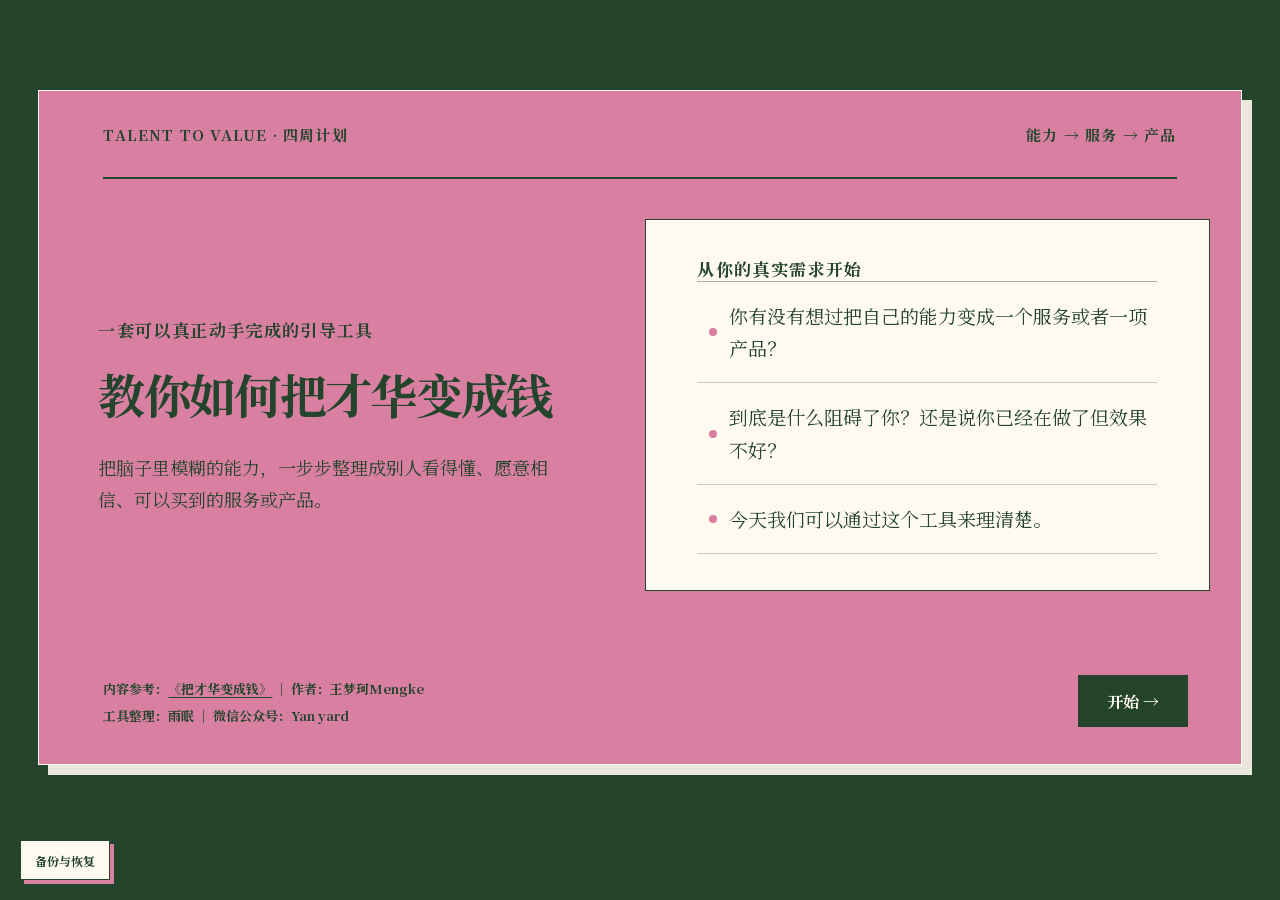
==== commit 8fbcfbd6: "Center homepage bullet dots" ====
--- a/index.html
+++ b/index.html
@@ -1 +1 @@
-<!DOCTYPE html><html lang="zh-CN"><head><meta charSet="utf-8"/><meta name="viewport" content="width=device-width, initial-scale=1"/><link rel="stylesheet" href="/_next/static/chunks/0z2x9f8wakw7..css" data-precedence="next"/><link rel="stylesheet" href="/_next/static/chunks/04~jk2bdbzlbn.css" data-precedence="next"/><link rel="preload" as="script" fetchPriority="low" href="/_next/static/chunks/0ht900cau6_ur.js"/><script src="/_next/static/chunks/0r8nt2o8muejo.js" async=""></script><script src="/_next/static/chunks/07lhk_q6pmm3r.js" async=""></script><script src="/_next/static/chunks/turbopack-05c8c~j12fn14.js" async=""></script><script src="/_next/static/chunks/0dbhjjzl8qfwv.js" async=""></script><script src="/_next/static/chunks/00cdttue50qjl.js" async=""></script><title>教你如何把才华变成钱</title><meta name="description" content="用 28 关想清楚：你能帮谁、别人为什么信你，以及怎样把能力变成可以购买的服务或产品。"/><meta property="og:title" content="教你如何把才华变成钱"/><meta property="og:description" content="28 关，一步一步把能力变成可以购买的服务或产品。"/><meta property="og:url" content="https://talent-to-value.github.io"/><meta property="og:image" content="https://talent-to-value.github.io/og.png"/><meta property="og:image:width" content="1730"/><meta property="og:image:height" content="909"/><meta property="og:image:alt" content="教你如何把才华变成钱"/><meta property="og:type" content="website"/><meta name="twitter:card" content="summary_large_image"/><meta name="twitter:title" content="教你如何把才华变成钱"/><meta name="twitter:description" content="28 关，一步一步把能力变成可以购买的服务或产品。"/><meta name="twitter:image" content="https://talent-to-value.github.io/og.png"/><link rel="icon" href="/favicon.png"/><script src="/_next/static/chunks/03~yq9q893hmn.js" noModule=""></script></head><body><div hidden=""><!--$--><!--/$--></div><main class="mvp-home" aria-busy="true"></main><!--$--><!--/$--><script src="/_next/static/chunks/0ht900cau6_ur.js" id="_R_" async=""></script><script>(self.__next_f=self.__next_f||[]).push([0])</script><script>self.__next_f.push([1,"1:\"$Sreact.fragment\"\n2:I[39756,[\"/_next/static/chunks/0dbhjjzl8qfwv.js\"],\"default\"]\n3:I[37457,[\"/_next/static/chunks/0dbhjjzl8qfwv.js\"],\"default\"]\n4:I[47257,[\"/_next/static/chunks/0dbhjjzl8qfwv.js\"],\"ClientPageRoot\"]\n5:I[31713,[\"/_next/static/chunks/0dbhjjzl8qfwv.js\",\"/_next/static/chunks/00cdttue50qjl.js\"],\"default\"]\n8:I[97367,[\"/_next/static/chunks/0dbhjjzl8qfwv.js\"],\"OutletBoundary\"]\n9:\"$Sreact.suspense\"\nb:I[97367,[\"/_next/static/chunks/0dbhjjzl8qfwv.js\"],\"ViewportBoundary\"]\nd:I[97367,[\"/_next/static/chunks/0dbhjjzl8qfwv.js\"],\"MetadataBoundary\"]\nf:I[68027,[\"/_next/static/chunks/0dbhjjzl8qfwv.js\"],\"default\",1]\n:HL[\"/_next/static/chunks/0z2x9f8wakw7..css\",\"style\"]\n:HL[\"/_next/static/chunks/04~jk2bdbzlbn.css\",\"style\"]\n"])</script><script>self.__next_f.push([1,"0:{\"P\":null,\"c\":[\"\",\"\"],\"q\":\"\",\"i\":false,\"f\":[[[\"\",{\"children\":[\"__PAGE__\",{}]},\"$undefined\",\"$undefined\",16],[[\"$\",\"$1\",\"c\",{\"children\":[[[\"$\",\"link\",\"0\",{\"rel\":\"stylesheet\",\"href\":\"/_next/static/chunks/0z2x9f8wakw7..css\",\"precedence\":\"next\",\"crossOrigin\":\"$undefined\",\"nonce\":\"$undefined\"}],[\"$\",\"link\",\"1\",{\"rel\":\"stylesheet\",\"href\":\"/_next/static/chunks/04~jk2bdbzlbn.css\",\"precedence\":\"next\",\"crossOrigin\":\"$undefined\",\"nonce\":\"$undefined\"}],[\"$\",\"script\",\"script-0\",{\"src\":\"/_next/static/chunks/0dbhjjzl8qfwv.js\",\"async\":true,\"nonce\":\"$undefined\"}]],[\"$\",\"html\",null,{\"lang\":\"zh-CN\",\"children\":[\"$\",\"body\",null,{\"children\":[\"$\",\"$L2\",null,{\"parallelRouterKey\":\"children\",\"error\":\"$undefined\",\"errorStyles\":\"$undefined\",\"errorScripts\":\"$undefined\",\"template\":[\"$\",\"$L3\",null,{}],\"templateStyles\":\"$undefined\",\"templateScripts\":\"$undefined\",\"notFound\":[[[\"$\",\"title\",null,{\"children\":\"404: This page could not be found.\"}],[\"$\",\"div\",null,{\"style\":{\"fontFamily\":\"system-ui,\\\"Segoe UI\\\",Roboto,Helvetica,Arial,sans-serif,\\\"Apple Color Emoji\\\",\\\"Segoe UI Emoji\\\"\",\"height\":\"100vh\",\"textAlign\":\"center\",\"display\":\"flex\",\"flexDirection\":\"column\",\"alignItems\":\"center\",\"justifyContent\":\"center\"},\"children\":[\"$\",\"div\",null,{\"children\":[[\"$\",\"style\",null,{\"dangerouslySetInnerHTML\":{\"__html\":\"body{color:#000;background:#fff;margin:0}.next-error-h1{border-right:1px solid rgba(0,0,0,.3)}@media (prefers-color-scheme:dark){body{color:#fff;background:#000}.next-error-h1{border-right:1px solid rgba(255,255,255,.3)}}\"}}],[\"$\",\"h1\",null,{\"className\":\"next-error-h1\",\"style\":{\"display\":\"inline-block\",\"margin\":\"0 20px 0 0\",\"padding\":\"0 23px 0 0\",\"fontSize\":24,\"fontWeight\":500,\"verticalAlign\":\"top\",\"lineHeight\":\"49px\"},\"children\":404}],[\"$\",\"div\",null,{\"style\":{\"display\":\"inline-block\"},\"children\":[\"$\",\"h2\",null,{\"style\":{\"fontSize\":14,\"fontWeight\":400,\"lineHeight\":\"49px\",\"margin\":0},\"children\":\"This page could not be found.\"}]}]]}]}]],[]],\"forbidden\":\"$undefined\",\"unauthorized\":\"$undefined\"}]}]}]]}],{\"children\":[[\"$\",\"$1\",\"c\",{\"children\":[[\"$\",\"$L4\",null,{\"Component\":\"$5\",\"serverProvidedParams\":{\"searchParams\":{},\"params\":{},\"promises\":[\"$@6\",\"$@7\"]}}],[[\"$\",\"script\",\"script-0\",{\"src\":\"/_next/static/chunks/00cdttue50qjl.js\",\"async\":true,\"nonce\":\"$undefined\"}]],[\"$\",\"$L8\",null,{\"children\":[\"$\",\"$9\",null,{\"name\":\"Next.MetadataOutlet\",\"children\":\"$@a\"}]}]]}],{},null,false,null]},null,false,null],[\"$\",\"$1\",\"h\",{\"children\":[null,[\"$\",\"$Lb\",null,{\"children\":\"$Lc\"}],[\"$\",\"div\",null,{\"hidden\":true,\"children\":[\"$\",\"$Ld\",null,{\"children\":[\"$\",\"$9\",null,{\"name\":\"Next.Metadata\",\"children\":\"$Le\"}]}]}],null]}],false]],\"m\":\"$undefined\",\"G\":[\"$f\",[[\"$\",\"link\",\"0\",{\"rel\":\"stylesheet\",\"href\":\"/_next/static/chunks/0z2x9f8wakw7..css\",\"precedence\":\"next\",\"crossOrigin\":\"$undefined\",\"nonce\":\"$undefined\"}],[\"$\",\"link\",\"1\",{\"rel\":\"stylesheet\",\"href\":\"/_next/static/chunks/04~jk2bdbzlbn.css\",\"precedence\":\"next\",\"crossOrigin\":\"$undefined\",\"nonce\":\"$undefined\"}]]],\"S\":true,\"h\":null,\"s\":\"$undefined\",\"l\":\"$undefined\",\"p\":\"$undefined\",\"d\":\"$undefined\",\"b\":\"4yEpCzHOMSQBr4ZMz7uvi\"}\n"])</script><script>self.__next_f.push([1,"6:{}\n7:\"$0:f:0:1:1:children:0:props:children:0:props:serverProvidedParams:params\"\n"])</script><script>self.__next_f.push([1,"c:[[\"$\",\"meta\",\"0\",{\"charSet\":\"utf-8\"}],[\"$\",\"meta\",\"1\",{\"name\":\"viewport\",\"content\":\"width=device-width, initial-scale=1\"}]]\n"])</script><script>self.__next_f.push([1,"10:I[27201,[\"/_next/static/chunks/0dbhjjzl8qfwv.js\"],\"IconMark\"]\na:null\ne:[[\"$\",\"title\",\"0\",{\"children\":\"教你如何把才华变成钱\"}],[\"$\",\"meta\",\"1\",{\"name\":\"description\",\"content\":\"用 28 关想清楚：你能帮谁、别人为什么信你，以及怎样把能力变成可以购买的服务或产品。\"}],[\"$\",\"meta\",\"2\",{\"property\":\"og:title\",\"content\":\"教你如何把才华变成钱\"}],[\"$\",\"meta\",\"3\",{\"property\":\"og:description\",\"content\":\"28 关，一步一步把能力变成可以购买的服务或产品。\"}],[\"$\",\"meta\",\"4\",{\"property\":\"og:url\",\"content\":\"https://talent-to-value.github.io\"}],[\"$\",\"meta\",\"5\",{\"property\":\"og:image\",\"content\":\"https://talent-to-value.github.io/og.png\"}],[\"$\",\"meta\",\"6\",{\"property\":\"og:image:width\",\"content\":\"1730\"}],[\"$\",\"meta\",\"7\",{\"property\":\"og:image:height\",\"content\":\"909\"}],[\"$\",\"meta\",\"8\",{\"property\":\"og:image:alt\",\"content\":\"教你如何把才华变成钱\"}],[\"$\",\"meta\",\"9\",{\"property\":\"og:type\",\"content\":\"website\"}],[\"$\",\"meta\",\"10\",{\"name\":\"twitter:card\",\"content\":\"summary_large_image\"}],[\"$\",\"meta\",\"11\",{\"name\":\"twitter:title\",\"content\":\"教你如何把才华变成钱\"}],[\"$\",\"meta\",\"12\",{\"name\":\"twitter:description\",\"content\":\"28 关，一步一步把能力变成可以购买的服务或产品。\"}],[\"$\",\"meta\",\"13\",{\"name\":\"twitter:image\",\"content\":\"https://talent-to-value.github.io/og.png\"}],[\"$\",\"link\",\"14\",{\"rel\":\"icon\",\"href\":\"/favicon.png\"}],[\"$\",\"$L10\",\"15\",{}]]\n"])</script></body></html>+<!DOCTYPE html><html lang="zh-CN"><head><meta charSet="utf-8"/><meta name="viewport" content="width=device-width, initial-scale=1"/><link rel="stylesheet" href="/_next/static/chunks/0z2x9f8wakw7..css" data-precedence="next"/><link rel="stylesheet" href="/_next/static/chunks/0qgbovn2bxben.css" data-precedence="next"/><link rel="preload" as="script" fetchPriority="low" href="/_next/static/chunks/0ht900cau6_ur.js"/><script src="/_next/static/chunks/0r8nt2o8muejo.js" async=""></script><script src="/_next/static/chunks/07lhk_q6pmm3r.js" async=""></script><script src="/_next/static/chunks/turbopack-05c8c~j12fn14.js" async=""></script><script src="/_next/static/chunks/0dbhjjzl8qfwv.js" async=""></script><script src="/_next/static/chunks/00cdttue50qjl.js" async=""></script><title>教你如何把才华变成钱</title><meta name="description" content="用 28 关想清楚：你能帮谁、别人为什么信你，以及怎样把能力变成可以购买的服务或产品。"/><meta property="og:title" content="教你如何把才华变成钱"/><meta property="og:description" content="28 关，一步一步把能力变成可以购买的服务或产品。"/><meta property="og:url" content="https://talent-to-value.github.io"/><meta property="og:image" content="https://talent-to-value.github.io/og.png"/><meta property="og:image:width" content="1730"/><meta property="og:image:height" content="909"/><meta property="og:image:alt" content="教你如何把才华变成钱"/><meta property="og:type" content="website"/><meta name="twitter:card" content="summary_large_image"/><meta name="twitter:title" content="教你如何把才华变成钱"/><meta name="twitter:description" content="28 关，一步一步把能力变成可以购买的服务或产品。"/><meta name="twitter:image" content="https://talent-to-value.github.io/og.png"/><link rel="icon" href="/favicon.png"/><script src="/_next/static/chunks/03~yq9q893hmn.js" noModule=""></script></head><body><div hidden=""><!--$--><!--/$--></div><main class="mvp-home" aria-busy="true"></main><!--$--><!--/$--><script src="/_next/static/chunks/0ht900cau6_ur.js" id="_R_" async=""></script><script>(self.__next_f=self.__next_f||[]).push([0])</script><script>self.__next_f.push([1,"1:\"$Sreact.fragment\"\n2:I[39756,[\"/_next/static/chunks/0dbhjjzl8qfwv.js\"],\"default\"]\n3:I[37457,[\"/_next/static/chunks/0dbhjjzl8qfwv.js\"],\"default\"]\n4:I[47257,[\"/_next/static/chunks/0dbhjjzl8qfwv.js\"],\"ClientPageRoot\"]\n5:I[31713,[\"/_next/static/chunks/0dbhjjzl8qfwv.js\",\"/_next/static/chunks/00cdttue50qjl.js\"],\"default\"]\n8:I[97367,[\"/_next/static/chunks/0dbhjjzl8qfwv.js\"],\"OutletBoundary\"]\n9:\"$Sreact.suspense\"\nb:I[97367,[\"/_next/static/chunks/0dbhjjzl8qfwv.js\"],\"ViewportBoundary\"]\nd:I[97367,[\"/_next/static/chunks/0dbhjjzl8qfwv.js\"],\"MetadataBoundary\"]\nf:I[68027,[\"/_next/static/chunks/0dbhjjzl8qfwv.js\"],\"default\",1]\n:HL[\"/_next/static/chunks/0z2x9f8wakw7..css\",\"style\"]\n:HL[\"/_next/static/chunks/0qgbovn2bxben.css\",\"style\"]\n"])</script><script>self.__next_f.push([1,"0:{\"P\":null,\"c\":[\"\",\"\"],\"q\":\"\",\"i\":false,\"f\":[[[\"\",{\"children\":[\"__PAGE__\",{}]},\"$undefined\",\"$undefined\",16],[[\"$\",\"$1\",\"c\",{\"children\":[[[\"$\",\"link\",\"0\",{\"rel\":\"stylesheet\",\"href\":\"/_next/static/chunks/0z2x9f8wakw7..css\",\"precedence\":\"next\",\"crossOrigin\":\"$undefined\",\"nonce\":\"$undefined\"}],[\"$\",\"link\",\"1\",{\"rel\":\"stylesheet\",\"href\":\"/_next/static/chunks/0qgbovn2bxben.css\",\"precedence\":\"next\",\"crossOrigin\":\"$undefined\",\"nonce\":\"$undefined\"}],[\"$\",\"script\",\"script-0\",{\"src\":\"/_next/static/chunks/0dbhjjzl8qfwv.js\",\"async\":true,\"nonce\":\"$undefined\"}]],[\"$\",\"html\",null,{\"lang\":\"zh-CN\",\"children\":[\"$\",\"body\",null,{\"children\":[\"$\",\"$L2\",null,{\"parallelRouterKey\":\"children\",\"error\":\"$undefined\",\"errorStyles\":\"$undefined\",\"errorScripts\":\"$undefined\",\"template\":[\"$\",\"$L3\",null,{}],\"templateStyles\":\"$undefined\",\"templateScripts\":\"$undefined\",\"notFound\":[[[\"$\",\"title\",null,{\"children\":\"404: This page could not be found.\"}],[\"$\",\"div\",null,{\"style\":{\"fontFamily\":\"system-ui,\\\"Segoe UI\\\",Roboto,Helvetica,Arial,sans-serif,\\\"Apple Color Emoji\\\",\\\"Segoe UI Emoji\\\"\",\"height\":\"100vh\",\"textAlign\":\"center\",\"display\":\"flex\",\"flexDirection\":\"column\",\"alignItems\":\"center\",\"justifyContent\":\"center\"},\"children\":[\"$\",\"div\",null,{\"children\":[[\"$\",\"style\",null,{\"dangerouslySetInnerHTML\":{\"__html\":\"body{color:#000;background:#fff;margin:0}.next-error-h1{border-right:1px solid rgba(0,0,0,.3)}@media (prefers-color-scheme:dark){body{color:#fff;background:#000}.next-error-h1{border-right:1px solid rgba(255,255,255,.3)}}\"}}],[\"$\",\"h1\",null,{\"className\":\"next-error-h1\",\"style\":{\"display\":\"inline-block\",\"margin\":\"0 20px 0 0\",\"padding\":\"0 23px 0 0\",\"fontSize\":24,\"fontWeight\":500,\"verticalAlign\":\"top\",\"lineHeight\":\"49px\"},\"children\":404}],[\"$\",\"div\",null,{\"style\":{\"display\":\"inline-block\"},\"children\":[\"$\",\"h2\",null,{\"style\":{\"fontSize\":14,\"fontWeight\":400,\"lineHeight\":\"49px\",\"margin\":0},\"children\":\"This page could not be found.\"}]}]]}]}]],[]],\"forbidden\":\"$undefined\",\"unauthorized\":\"$undefined\"}]}]}]]}],{\"children\":[[\"$\",\"$1\",\"c\",{\"children\":[[\"$\",\"$L4\",null,{\"Component\":\"$5\",\"serverProvidedParams\":{\"searchParams\":{},\"params\":{},\"promises\":[\"$@6\",\"$@7\"]}}],[[\"$\",\"script\",\"script-0\",{\"src\":\"/_next/static/chunks/00cdttue50qjl.js\",\"async\":true,\"nonce\":\"$undefined\"}]],[\"$\",\"$L8\",null,{\"children\":[\"$\",\"$9\",null,{\"name\":\"Next.MetadataOutlet\",\"children\":\"$@a\"}]}]]}],{},null,false,null]},null,false,null],[\"$\",\"$1\",\"h\",{\"children\":[null,[\"$\",\"$Lb\",null,{\"children\":\"$Lc\"}],[\"$\",\"div\",null,{\"hidden\":true,\"children\":[\"$\",\"$Ld\",null,{\"children\":[\"$\",\"$9\",null,{\"name\":\"Next.Metadata\",\"children\":\"$Le\"}]}]}],null]}],false]],\"m\":\"$undefined\",\"G\":[\"$f\",[[\"$\",\"link\",\"0\",{\"rel\":\"stylesheet\",\"href\":\"/_next/static/chunks/0z2x9f8wakw7..css\",\"precedence\":\"next\",\"crossOrigin\":\"$undefined\",\"nonce\":\"$undefined\"}],[\"$\",\"link\",\"1\",{\"rel\":\"stylesheet\",\"href\":\"/_next/static/chunks/0qgbovn2bxben.css\",\"precedence\":\"next\",\"crossOrigin\":\"$undefined\",\"nonce\":\"$undefined\"}]]],\"S\":true,\"h\":null,\"s\":\"$undefined\",\"l\":\"$undefined\",\"p\":\"$undefined\",\"d\":\"$undefined\",\"b\":\"0Tm-efR-2lfRmpxeRFUPE\"}\n"])</script><script>self.__next_f.push([1,"6:{}\n7:\"$0:f:0:1:1:children:0:props:children:0:props:serverProvidedParams:params\"\n"])</script><script>self.__next_f.push([1,"c:[[\"$\",\"meta\",\"0\",{\"charSet\":\"utf-8\"}],[\"$\",\"meta\",\"1\",{\"name\":\"viewport\",\"content\":\"width=device-width, initial-scale=1\"}]]\n"])</script><script>self.__next_f.push([1,"10:I[27201,[\"/_next/static/chunks/0dbhjjzl8qfwv.js\"],\"IconMark\"]\na:null\ne:[[\"$\",\"title\",\"0\",{\"children\":\"教你如何把才华变成钱\"}],[\"$\",\"meta\",\"1\",{\"name\":\"description\",\"content\":\"用 28 关想清楚：你能帮谁、别人为什么信你，以及怎样把能力变成可以购买的服务或产品。\"}],[\"$\",\"meta\",\"2\",{\"property\":\"og:title\",\"content\":\"教你如何把才华变成钱\"}],[\"$\",\"meta\",\"3\",{\"property\":\"og:description\",\"content\":\"28 关，一步一步把能力变成可以购买的服务或产品。\"}],[\"$\",\"meta\",\"4\",{\"property\":\"og:url\",\"content\":\"https://talent-to-value.github.io\"}],[\"$\",\"meta\",\"5\",{\"property\":\"og:image\",\"content\":\"https://talent-to-value.github.io/og.png\"}],[\"$\",\"meta\",\"6\",{\"property\":\"og:image:width\",\"content\":\"1730\"}],[\"$\",\"meta\",\"7\",{\"property\":\"og:image:height\",\"content\":\"909\"}],[\"$\",\"meta\",\"8\",{\"property\":\"og:image:alt\",\"content\":\"教你如何把才华变成钱\"}],[\"$\",\"meta\",\"9\",{\"property\":\"og:type\",\"content\":\"website\"}],[\"$\",\"meta\",\"10\",{\"name\":\"twitter:card\",\"content\":\"summary_large_image\"}],[\"$\",\"meta\",\"11\",{\"name\":\"twitter:title\",\"content\":\"教你如何把才华变成钱\"}],[\"$\",\"meta\",\"12\",{\"name\":\"twitter:description\",\"content\":\"28 关，一步一步把能力变成可以购买的服务或产品。\"}],[\"$\",\"meta\",\"13\",{\"name\":\"twitter:image\",\"content\":\"https://talent-to-value.github.io/og.png\"}],[\"$\",\"link\",\"14\",{\"rel\":\"icon\",\"href\":\"/favicon.png\"}],[\"$\",\"$L10\",\"15\",{}]]\n"])</script></body></html>
--- a/_next/static/chunks/0qgbovn2bxben.css
+++ b/_next/static/chunks/0qgbovn2bxben.css
@@ -0,0 +1 @@
+:root{--paper:#f4eedf;--paper-light:#fffaf0;--ink:#24452c;--muted:#696b61;--line:#c8c2b3;--pink:#d980a2;--pink-soft:#d980a2;--sans:-apple-system, BlinkMacSystemFont, "Segoe UI", "PingFang SC", "Hiragino Sans GB", "Microsoft YaHei", sans-serif;--serif:"Noto Serif SC", "Songti SC", "STSong", "Noto Serif CJK SC", Georgia, serif}*{box-sizing:border-box}html,body{min-height:100%}body{background:var(--paper);color:var(--ink);font-family:var(--sans);margin:0}button,textarea,input,select{font:inherit}button{color:inherit}button:not(:disabled){cursor:pointer}button:focus-visible,textarea:focus-visible,input:focus-visible,select:focus-visible{outline:3px solid var(--pink);outline-offset:3px}.sr-only{clip:rect(0, 0, 0, 0);white-space:nowrap;border:0;width:1px;height:1px;margin:-1px;padding:0;position:absolute;overflow:hidden}.mvp-home,.mvp-day{min-height:100dvh}.mvp-home{padding:42px}.editorial-home,.overview-frame{background:var(--paper-light);border:1px solid #24452c2e;width:min(1480px,100%);min-height:calc(100dvh - 84px);margin:0 auto;padding:0 clamp(28px,5vw,72px);box-shadow:0 18px 50px #2430271f}.home-hero-copy h1,.overview-heading h1,.day-content h1{font-family:var(--serif);letter-spacing:-.035em;margin:0;font-weight:600;line-height:1.2}.home-masthead{border-bottom:2px solid var(--ink);letter-spacing:.08em;justify-content:space-between;align-items:center;gap:24px;min-height:88px;font-family:ui-monospace,SFMono-Regular,Menlo,monospace;font-size:12px;font-weight:800;display:flex}.home-masthead button{min-height:44px;font:inherit;background:0 0;border:0;padding:0}.home-hero{grid-template-columns:minmax(0,.95fr) minmax(390px,1.05fr);align-items:center;gap:clamp(44px,7vw,100px);min-height:calc(100dvh - 260px);padding:clamp(54px,7vw,96px) 0;display:grid}.home-eyebrow,.home-card-label{letter-spacing:.08em;text-transform:uppercase;font-size:12px;font-weight:850;display:block}.home-eyebrow{color:#a74868;margin-bottom:24px}.home-hero-copy h1,.overview-heading h1{max-width:720px;font-size:clamp(38px,4.6vw,56px)}.home-hero-copy>p{max-width:610px;color:var(--muted);margin:28px 0 34px;font-size:18px;line-height:1.8}.home-hero-copy .main-button span{margin-left:18px}.home-question-card{background:var(--ink);color:var(--paper-light);padding:clamp(30px,4vw,54px)}.home-question-card .home-card-label{color:var(--pink)}.pain-list{border-top:1px solid #fffaf066;margin:28px 0 0;padding:0;list-style:none}.pain-list li{border-bottom:1px solid #fffaf040;padding:22px 0 22px 32px;font-size:17px;line-height:1.7;position:relative}.pain-list li:before{content:"•";color:var(--pink);font-size:22px;position:absolute;left:3px}.home-footer{border-top:2px solid var(--ink);justify-content:space-between;align-items:center;gap:24px;min-height:84px;font-size:13px;font-weight:750;display:flex}.home-source-footer{text-align:left;flex-direction:column;justify-content:flex-start;align-items:flex-start;gap:7px;width:min(680px,100% - 190px);min-height:52px;padding:0;font-size:13px;font-weight:800;line-height:1.55;display:flex;position:absolute;bottom:34px;left:0}.home-source-footer p{margin:0}.home-source-footer a{color:inherit;text-underline-offset:3px}.home-shell{background:var(--ink)}.home-shell .editorial-home{border-color:var(--paper-light);background:var(--pink-soft);font-family:var(--serif);box-shadow:10px 10px #fffaf0e6}.home-shell .home-hero{min-height:calc(100dvh - 173px);padding-bottom:clamp(118px,9vw,142px);position:relative}.home-shell .home-hero-copy{flex-direction:column;align-self:stretch;padding:clamp(24px,4vw,54px) 0;display:flex}.home-shell .home-eyebrow{color:var(--ink);margin-top:auto;font-size:17px}.home-shell .home-hero-copy>p{color:var(--ink)}.home-shell .home-masthead{font-family:var(--serif);font-size:15px}.home-shell .home-start-button{position:absolute;bottom:34px;right:0}.home-shell .home-question-card{border:1px solid var(--ink);background:var(--paper-light);color:var(--ink);flex-direction:column;display:flex}.home-shell .home-question-card .home-card-label{color:var(--ink);font-size:17px}.home-shell .pain-list{border-top-color:#24452c66;width:100%;margin:auto 0}.home-shell .pain-list li{border-bottom-color:#24452c40;font-size:19px}.home-shell .pain-list li:before{content:"";background:var(--pink);border-radius:50%;width:8px;height:8px;top:50%;left:16px;transform:translate(-50%,-50%)}@media (min-width:1101px){.home-shell{padding:10dvh 3vw 15dvh}.home-shell .editorial-home{width:100%;height:75dvh;min-height:75dvh}.home-shell .home-hero{height:calc(75dvh - 89px);min-height:calc(75dvh - 89px);padding-top:40px;padding-bottom:100px}.home-shell .home-hero-copy{text-align:left;align-items:flex-start;transform:translate(-5px,-86px)}.home-shell .home-hero-copy h1{white-space:nowrap;font-size:clamp(38px,3.7vw,54px)}.home-shell .home-question-card{width:calc(100% + 48px);transform:translate(-15px,-40px)}.home-shell .home-start-button{transform:translate(11px,-4px)}}@media (min-width:1400px){.home-shell .pain-list li{white-space:nowrap}}@media (min-width:1101px) and (max-height:900px){.home-shell .home-hero{padding-top:24px;padding-bottom:78px}.home-shell .home-question-card{padding-top:36px;padding-bottom:36px}.home-shell .pain-list li{padding-top:18px;padding-bottom:18px}}.main-button{border:1px solid var(--ink);background:var(--ink);min-height:52px;color:var(--paper-light);border-radius:0;padding:0 28px;font-weight:700}.main-button:disabled{cursor:not-allowed;opacity:.35}.home-actions{align-items:center;gap:20px;display:flex}.text-button{background:0 0;border:0;border-bottom:1px solid;min-height:48px;padding:0;font-weight:700}.back-link,.day-header button{background:0 0;border:0;min-height:44px;padding:0;font-weight:650}.overview-frame{padding-bottom:54px}.overview-heading{padding:54px 0 38px;display:block}.overview-copy{max-width:650px;color:var(--muted);margin:0;font-size:17px;line-height:1.75}.stage-card-grid{grid-template-columns:repeat(4,minmax(0,1fr));gap:22px;display:grid}.stage-card{border:2px solid var(--ink);min-height:340px;box-shadow:7px 7px 0 var(--ink);flex-direction:column;padding:28px;display:flex;transform:translate(-2px,-2px)}.stage-card-1,.stage-card-4{background:var(--ink);color:var(--paper-light)}.stage-card-2{background:var(--pink-soft)}.stage-card-3{background:var(--paper-light)}.stage-card-top{justify-content:space-between;gap:16px;font-family:ui-monospace,SFMono-Regular,Menlo,monospace;font-weight:850;display:flex}.stage-card h2{font-family:var(--serif);margin:48px 0 14px;font-size:29px;font-weight:600}.stage-card>p{margin:0;font-size:15px;line-height:1.65}.stage-card-output{border-top:1px solid;margin-top:auto;padding-top:22px;font-size:13px;font-weight:700;line-height:1.6}.stage-card-progress{opacity:.72;margin-top:14px;font-family:ui-monospace,SFMono-Regular,Menlo,monospace;font-size:12px}.overview-actions{justify-content:space-between;align-items:center;gap:32px;padding:30px 0 0;display:flex}.overview-actions-only{justify-content:flex-end}.week-start-card{min-height:620px}.overview-actions strong{margin-top:8px;font-size:18px;display:block}.mvp-day{background:#eee6d6;grid-template-columns:286px minmax(0,1fr);display:grid}.day-sidebar{background:var(--ink);height:100dvh;color:var(--paper-light);position:sticky;top:0;overflow-y:auto}.day-sidebar>header{border-bottom:1px solid #fffaf042;flex-wrap:wrap;justify-content:space-between;align-items:flex-start;gap:12px;min-height:92px;padding:22px 20px 16px;display:flex}.day-sidebar>header button{color:inherit;text-align:left;font-family:var(--serif);background:0 0;border:0;padding:0;font-size:17px;font-weight:650;line-height:1.4}.day-sidebar>header>span{color:var(--pink);text-align:right;flex:none;font-size:11px;font-weight:850;line-height:1.4}.day-sidebar>header .sidebar-backup-button,.day-sidebar>header .sidebar-about-button{color:var(--pink);font-family:var(--sans);white-space:nowrap;flex:calc(50% - 6px);font-size:11px;font-weight:800}.data-safety-trigger{z-index:24;border:1px solid var(--ink);background:var(--paper-light);min-height:40px;color:var(--ink);box-shadow:4px 4px 0 var(--pink);padding:0 14px;font-size:12px;font-weight:800;position:fixed;bottom:20px;left:20px}.sidebar-progress{background:#fffaf029;height:3px}.sidebar-progress span{background:var(--pink-soft);height:100%;display:block}.day-sidebar nav{padding:14px 12px 36px}.sidebar-stage{margin-bottom:18px}.sidebar-stage h2{color:#fffaf0b8;letter-spacing:.04em;gap:10px;margin:0;padding:8px 8px 10px;font-size:12px;display:flex}.sidebar-stage h2 span{color:var(--pink);white-space:nowrap}.sidebar-stage button{color:#fffaf0c7;text-align:left;background:0 0;border:0;border-bottom:1px solid #fffaf01f;grid-template-columns:28px minmax(0,1fr) auto;align-items:center;gap:7px;width:100%;min-height:54px;padding:9px 8px;display:grid}.sidebar-stage button>span{color:var(--pink);font-size:11px;font-weight:850}.sidebar-stage button strong{text-overflow:ellipsis;white-space:nowrap;font-size:12px;font-weight:650;line-height:1.35;overflow:hidden}.sidebar-stage button small{color:#fffaf080;font-size:10px}.sidebar-stage button:hover,.sidebar-stage button.is-current{color:var(--paper-light);background:#fffaf01f}.sidebar-stage button.is-current{box-shadow:inset 3px 0 0 var(--pink)}.sidebar-stage button.is-complete small{color:#b9d9b8}.sidebar-stage button.is-partial small{color:var(--pink)}.sidebar-stage .sidebar-stage-heading{color:#fffaf0b8;border-bottom:0;grid-template-columns:none;align-items:baseline;gap:10px;min-height:0;padding:8px 8px 10px;display:flex}.sidebar-stage .sidebar-stage-heading>span{color:var(--pink);letter-spacing:.04em;white-space:nowrap;font-size:12px}.sidebar-stage .sidebar-stage-heading>strong{color:inherit;letter-spacing:.04em;white-space:normal;font-size:12px;font-weight:700;overflow:visible}.sidebar-stage .sidebar-stage-heading:hover{color:var(--paper-light);background:#fffaf014}.day-workspace{min-width:0}.day-header{z-index:20;border-bottom:1px solid var(--line);-webkit-backdrop-filter:blur(12px);backdrop-filter:blur(12px);background:#f4eedff5;grid-template-columns:1fr auto;align-items:center;gap:28px;height:68px;padding:0 28px;font-size:13px;font-weight:750;display:grid;position:sticky;top:0}.day-brand{font-family:var(--serif);justify-self:start;font-size:16px}.mobile-menu-button{display:none}.day-progress{z-index:19;background:#24452c1f;height:5px;position:sticky;top:68px}.day-progress span{background:var(--pink-soft);height:100%;display:block}.day-scroll{width:min(1040px,100% - 56px);margin:0 auto;padding:24px 0 100px}.day-sheet{background:var(--paper-light);border:1px solid #24452c59}.day-orientation{padding:24px 30px}.day-kicker-row{color:#a74868;letter-spacing:.07em;justify-content:space-between;align-items:center;gap:18px;font-size:12px;font-weight:850;display:flex}.day-kicker-row strong{background:var(--pink-soft);color:var(--ink);padding:5px 9px;font-size:11px}.day-orientation>h1{max-width:760px;font-family:var(--serif);letter-spacing:-.035em;margin:10px 0 18px;font-size:clamp(29px,3.2vw,38px);font-weight:600;line-height:1.2}.day-orientation-7>h1{white-space:nowrap;max-width:none;font-size:clamp(27px,2.8vw,34px)}.day-orientation-copy{background:var(--pink-soft);padding:16px 18px;display:block}.day-orientation-copy p{color:var(--ink);margin:0;font-size:14px;font-weight:700;line-height:1.7}.day-orientation-copy strong{border-top:1px solid #24452c73;margin-top:10px;padding-top:10px;font-size:13px;line-height:1.55;display:block}.day-why{border-top:1px solid var(--ink);grid-template-columns:148px 1fr;gap:30px;padding:22px 0;display:grid}.day-why>span,.day-result>span,.question-label,.carry-card>span,.example-card>span{letter-spacing:.07em;font-size:11px;font-weight:850}.day-why p{color:var(--muted);margin:0;font-size:15px;line-height:1.8}.day-result{background:var(--pink-soft);grid-template-columns:148px 1fr;align-items:start;gap:30px;padding:18px 20px;display:grid}.day-result strong{font-size:14px;line-height:1.65}.day-content{border-top:1px solid #24452c59;width:100%;margin:0;padding:clamp(28px,4vw,44px)}.single-day-form{gap:34px;display:grid}.single-task-block{grid-template-columns:44px minmax(0,1fr);gap:20px;display:grid}.single-task-block+.single-task-block{border-top:2px solid var(--ink);padding-top:34px}.task-number{color:#a74868;padding-top:6px;font-size:12px;font-weight:900}.single-task-block h2{font-family:var(--serif);margin:0;font-size:clamp(24px,3vw,32px);font-weight:650;line-height:1.25}.single-task-block h2+p{border-left:5px solid var(--pink);background:var(--pink-soft);color:var(--ink);margin:12px 0 0;padding:11px 14px;font-size:15px;line-height:1.7}.single-task-block textarea,.single-task-block input[type=text]{margin-top:16px}.single-task-block textarea{min-height:150px}.single-day-submit{border-top:2px solid var(--ink);justify-content:space-between;align-items:center;gap:24px;padding-top:24px;display:flex}.single-day-submit p{color:var(--muted);margin:0;font-size:13px;line-height:1.6}.third-week-backup-actions{justify-content:flex-end}.third-week-backup-actions .secondary-button{min-height:52px}.worksheet-help{border-top:1px solid var(--line);border-bottom:1px solid var(--line);margin-top:18px}.worksheet-help+.worksheet-help{margin-top:-1px}.worksheet-help summary{cursor:pointer;min-height:48px;padding:14px 2px;font-size:14px;font-weight:800;line-height:1.4}.worksheet-help>p,.worksheet-help>ul{color:var(--muted);margin:0 0 18px;font-size:14px;line-height:1.75}.worksheet-help>ul{padding-left:20px}.worksheet-help textarea{min-height:132px;margin:0 0 16px}.work-title-list{gap:10px;margin-top:18px;display:grid}.work-title-row{grid-template-columns:42px minmax(0,1fr) auto;align-items:center;gap:10px;display:grid}.work-title-row>span{color:#a74868;font-size:12px;font-weight:900}.day-content .work-title-row input[type=text]{min-height:54px;margin:0;padding:12px 15px;font-size:16px}.delete-work-button{border:1px solid var(--ink);background:var(--paper);color:#9b365b;min-height:54px;padding:0 16px;font-weight:800}.task-purpose-box{border-left:6px solid var(--ink);background:var(--pink-soft);font-family:var(--serif);margin-top:14px;padding:17px 20px;font-size:19px;font-weight:700;line-height:1.65}.add-work-button{border:1px solid var(--ink);background:var(--pink-soft);min-height:48px;color:var(--ink);margin:12px 0 0 52px;padding:0 18px;font-weight:800}.add-work-button span{margin-right:4px;font-size:20px;line-height:1}.work-example-list,.result-examples>div{gap:10px;margin:0 0 18px;display:grid}.work-example-list p,.result-examples p{border-left:4px solid var(--pink);background:var(--paper);margin:0;padding:14px 16px}.work-example-list strong,.work-example-list span,.result-examples strong,.result-examples span{display:block}.work-example-list span,.result-examples span{color:var(--muted);margin-top:5px;font-size:14px;line-height:1.65}.result-writing-guide{border:1px solid var(--ink);background:var(--paper);margin-top:16px;padding:20px}.result-writing-guide>p{font-family:var(--serif);margin:0 0 18px;font-size:20px;line-height:1.65}.result-writing-guide>strong{margin-bottom:10px;display:block}.result-writing-guide ul{margin:0;padding-left:22px}.result-writing-guide li{margin-top:8px;line-height:1.75}.work-evidence-list,.result-work-list{gap:14px;margin-top:18px;display:grid}.work-evidence-row,.result-work-card{border:1px solid var(--ink);background:var(--paper);padding:20px}.work-evidence-row>header{grid-template-columns:34px minmax(0,1fr);align-items:baseline;gap:10px;display:grid}.work-evidence-row>header span{color:#a74868;font-size:12px;font-weight:900}.work-evidence-row h3,.result-work-card h3{overflow-wrap:anywhere;font-family:var(--serif);margin:0;font-size:22px;line-height:1.4}.work-evidence-fields{grid-template-columns:1fr;gap:12px;margin-top:16px;display:grid}.work-evidence-fields label>span,.result-work-card>label{font-size:13px;font-weight:850;display:block}.day-content .work-evidence-fields textarea{background:var(--paper-light);min-height:92px;margin:8px 0 0;padding:12px 14px;font-size:16px;line-height:1.7}.discard-work-button{color:#9b365b;background:0 0;border:0;border-bottom:1px solid;margin-top:14px;padding:6px 0;font-size:13px;font-weight:800}.work-evidence-row.is-discarded{color:#8c8a82;background:#e8e4da;border-color:#aaa89f}.work-evidence-row.is-discarded h3,.work-evidence-row.is-discarded .work-evidence-fields{text-decoration:line-through}.work-evidence-row.is-discarded .work-evidence-fields{opacity:.55}.result-work-card h3{border-bottom:1px solid var(--ink);padding-bottom:14px}.result-work-card ul{margin:16px 0 20px;padding-left:20px}.result-work-card li{color:var(--muted);margin-top:8px;line-height:1.65}.result-work-card li strong{color:var(--ink)}.day-content .result-work-card textarea{background:var(--paper-light);min-height:120px;margin-top:8px}.feedback-guidance-list{counter-reset:feedback-guide;gap:10px;margin:18px 0 0;padding:0;list-style:none;display:grid}.feedback-purpose{border-left:6px solid var(--pink);background:var(--pink-soft);font-family:var(--serif);margin:12px 0 16px;padding:16px 18px;font-size:18px;font-weight:700;line-height:1.7}.key-explanation{font-size:19px;line-height:1.75}.feedback-guidance-list li{border:1px solid var(--ink);background:var(--paper);counter-increment:feedback-guide;padding:16px 18px 16px 54px;position:relative}.feedback-guidance-list li:before{content:counter(feedback-guide, decimal-leading-zero);color:#a74868;font-size:12px;font-weight:900;position:absolute;top:18px;left:18px}.feedback-guidance-list strong,.feedback-guidance-list span{display:block}.feedback-guidance-list span{color:var(--muted);margin-top:6px;font-size:14px;line-height:1.7}.feedback-empty-guide{border-left:6px solid var(--pink);background:var(--pink-soft);margin-top:18px;padding:20px}.feedback-empty-guide h3{font-family:var(--serif);margin:0;font-size:21px}.feedback-empty-guide ul{margin:14px 0 0;padding-left:20px}.feedback-empty-guide li{margin-top:8px;line-height:1.75}.feedback-entry-list,.cognition-entry-list{gap:12px;margin-top:18px;display:grid}.feedback-entry-row{border:1px solid var(--ink);background:var(--paper);grid-template-columns:minmax(200px,.38fr) minmax(0,.62fr);gap:14px;padding:16px;display:grid}.feedback-entry-row label>span{margin-bottom:8px;font-size:13px;font-weight:850;display:block}.feedback-entry-row select,.cognition-entry-row select{border:1px solid var(--ink);background:var(--paper-light);width:100%;min-height:54px;color:var(--ink);border-radius:0;padding:10px 42px 10px 14px}.day-content .feedback-entry-row textarea{min-height:74px;margin:0;padding:12px 14px;font-size:15px}.linked-add-button{border:1px solid var(--ink);background:var(--pink-soft);min-height:48px;color:var(--ink);margin-top:12px;padding:0 18px;font-weight:800}.linked-add-button span{margin-right:4px;font-size:20px}.feedback-submit-actions{justify-content:space-between}.feedback-submit-actions .main-button:disabled{cursor:not-allowed;opacity:.42}.cognition-intro-panel{background:var(--pink-soft);margin-top:18px;padding:22px 24px}.cognition-intro-panel .key-explanation{color:var(--ink);background:0 0;border:0;margin:0;padding:0;font-size:19px;font-weight:750;line-height:1.8}.cognition-formula{border:1px solid var(--ink);background:var(--pink-soft);font-family:var(--serif);margin-top:18px;padding:18px 20px;font-size:22px;font-weight:700;line-height:1.5}.cognition-formula span{font-family:var(--sans);font-size:inherit;margin-right:8px;font-weight:850}.cognition-formula strong{font-weight:800}.cognition-formula.compact-formula{font-size:22px}.cognition-intro-panel .cognition-formula{background:0 0;border:0;border-top:1px solid #24452ca6;padding:18px 0 0}.example-section-title{font-family:var(--serif);margin:26px 0 12px;font-size:22px}.cognition-example-list{grid-template-columns:1fr;gap:14px;display:grid}.cognition-example-list article{border:1px solid var(--ink);background:var(--paper);padding:18px}.cognition-example-list h4{font-family:var(--serif);margin:0 0 14px;font-size:20px}.cognition-example-list p{margin:10px 0 0;padding:16px 18px;font-size:16px;line-height:1.85}.negative-example{color:var(--muted);background:#696b611f}.positive-example{border-left:5px solid var(--pink);background:var(--paper-light)}.cognition-entry-row{border:1px solid var(--ink);background:var(--paper);grid-template-columns:minmax(180px,.32fr) auto minmax(0,.68fr);align-items:start;gap:10px;padding:16px;display:grid}.cognition-entry-row>span{font-family:var(--serif);padding-top:14px;font-size:20px;font-weight:700}.day-content .cognition-entry-row textarea{min-height:110px;margin:0;padding:12px 14px;font-size:17px;line-height:1.75}.blank-day-form{place-items:center;min-height:320px;display:grid}.current-problem-panel{border-left:7px solid var(--pink);background:var(--pink-soft);grid-template-columns:max-content minmax(0,1fr);align-items:center;gap:18px;padding:20px 24px;display:grid}.current-problem-panel span{font-size:14px;font-weight:850}.current-problem-panel strong{font-family:var(--serif);font-size:21px;line-height:1.55}.representative-page-intro{border-left:7px solid var(--pink);background:var(--pink-soft);padding:22px 24px}.representative-page-intro h2{font-family:var(--serif);margin:0;font-size:25px}.representative-page-intro p{margin:12px 0 0;font-size:20px;line-height:1.75}.representative-page-intro+.representative-selection-block{margin-top:16px}.representative-day-form .trust-boundary-block{margin-top:22px;padding-top:44px}.representative-selected-problem{border-left:6px solid var(--pink);background:var(--pink-soft);margin:16px 0 14px;padding:18px 20px}.representative-selected-problem span,.representative-selected-problem strong{display:block}.representative-selected-problem span{font-size:17px;font-weight:850}.representative-selected-problem strong{font-family:var(--serif);margin-top:8px;font-size:22px;line-height:1.55}.representative-picker-list{gap:12px;margin-top:18px;display:grid}.representative-picker-list>article{border:1px solid var(--ink);background:var(--paper)}.representative-picker-list>article.is-selected{box-shadow:5px 5px 0 var(--pink)}.representative-select-button{background:var(--paper-light);width:100%;min-height:66px;color:var(--ink);text-align:left;border:0;grid-template-columns:30px minmax(0,1fr) max-content;align-items:center;gap:10px;padding:13px 16px;display:grid}.is-selected>.representative-select-button{background:var(--pink-soft)}.representative-select-button>span{font-size:21px;font-weight:900}.representative-select-button>strong{font-family:var(--serif);font-size:20px;line-height:1.45}.representative-select-button>small{font-size:12px;font-weight:850}.representative-select-button:disabled{cursor:not-allowed;opacity:.48}.representative-detail-panel{border-top:1px solid var(--ink)}.representative-detail-panel summary{cursor:pointer;padding:13px 16px;font-size:14px;font-weight:850;list-style:none}.representative-detail-panel summary:before{content:"＋";margin-right:8px}.representative-detail-panel[open] summary:before{content:"−"}.representative-detail-panel>div{gap:12px;padding:0 16px 16px;display:grid}.representative-detail-panel label>span{margin-bottom:7px;font-size:13px;font-weight:850;display:block}.day-content .representative-detail-panel textarea{background:var(--paper-light);min-height:78px;margin:0;padding:12px 14px;font-size:16px;line-height:1.7}.representative-choice-list{grid-template-columns:repeat(2,minmax(0,1fr));gap:10px;margin-top:18px;display:grid}.representative-choice-list button{border:1px solid var(--ink);background:var(--paper-light);text-align:left;grid-template-columns:28px minmax(0,1fr);align-items:center;gap:8px;min-height:62px;padding:12px 16px;display:grid}.representative-choice-list button.is-selected{background:var(--pink-soft);box-shadow:4px 4px 0 var(--ink)}.representative-choice-list button:disabled{cursor:not-allowed;opacity:.38}.representative-choice-list button>span{font-size:20px;font-weight:900}.representative-work-list{gap:14px;margin-top:18px;display:grid}.representative-work-list article{border:1px solid var(--ink);background:var(--paper);padding:20px}.representative-work-list h3{border-bottom:1px solid var(--ink);font-family:var(--serif);gap:12px;margin:0 0 16px;padding-bottom:12px;font-size:22px;display:flex}.representative-work-list h3 span{color:#a74868;font-family:var(--sans);font-size:12px}.representative-work-list label{grid-template-columns:150px minmax(0,1fr);align-items:start;gap:14px;margin-top:12px;display:grid}.representative-work-list label>span{padding-top:14px;font-size:14px;font-weight:850}.day-content .representative-work-list textarea{background:var(--paper-light);min-height:74px;margin:0;padding:12px 14px;font-size:15px}.boundary-example{border-left:5px solid var(--pink);background:var(--paper);color:var(--muted);margin:12px 0 18px;padding:14px 16px;line-height:1.7}.boundary-fields{grid-template-columns:repeat(2,minmax(0,1fr));gap:12px;display:grid}.boundary-fields label{border:1px solid var(--ink);background:var(--paper);padding:16px}.boundary-fields label>span{font-family:var(--serif);margin-bottom:10px;font-size:20px;font-weight:700;display:block}.day-content .boundary-fields textarea{background:var(--paper-light);min-height:74px;margin:0;padding:12px 14px;font-size:15px}.trust-generate-action{justify-content:center;padding:28px 0 4px;display:flex}.trust-generate-action .main-button:disabled{cursor:not-allowed;opacity:.4}.trust-page-result{border:2px solid var(--ink);background:var(--pink-soft);margin-top:22px;padding:26px;position:relative}.trust-page-result h2{font-family:var(--serif);margin:0 0 16px;font-size:30px}.day-content .trust-page-result textarea{background:var(--paper-light);min-height:180px;margin:0;padding:18px;font-size:17px;line-height:1.85}.trust-page-result>span{text-align:right;margin-top:8px;font-size:12px;font-weight:800;display:block}.merged-day-form{text-align:center;place-content:center;gap:22px;min-height:320px;display:grid}.merged-day-form>p{font-family:var(--serif);margin:0;font-size:24px}.merged-day-form>div{justify-content:center;gap:12px;display:flex}.content-writing-heading h2{letter-spacing:-.025em;white-space:nowrap;margin-bottom:4px;font-size:clamp(23px,2.4vw,28px)}.content-title-formula{border:1px solid var(--ink);background:var(--pink-soft);margin-top:20px;padding:18px 20px;font-size:18px;line-height:1.6}.content-title-formula span,.content-title-formula strong{display:block}.content-title-formula strong{font-family:var(--serif);margin-top:5px;font-size:23px}.content-title-examples{gap:9px;margin:14px 0 0;padding:0;list-style:none;display:grid}.content-title-examples li{border-left:5px solid var(--pink);background:var(--paper);padding:14px 16px;font-size:16px;line-height:1.7}.content-title-examples span{color:#a74868;margin-right:12px;font-size:12px;font-weight:900}.content-title-input{margin-top:16px;display:block}.content-title-input>span{margin-bottom:9px;font-size:14px;font-weight:850;display:block}.day-content .content-title-input input{border:1px solid var(--ink);background:var(--paper-light);width:100%;min-height:58px;color:var(--ink);margin:0;padding:13px 16px;font-size:17px}.content-title-section h2,.content-draft-section h2{font-size:28px}.content-draft-section .content-word-guide{border-left-width:4px;width:fit-content;margin-top:12px;padding:8px 12px;font-size:14px;font-weight:800}.content-paragraph-list{gap:14px;margin-top:18px;display:grid}.content-paragraph-list label{border:1px solid var(--ink);background:var(--paper);padding:18px}.content-merged-section>div{min-width:0}.day-content .content-merged-editor{background:var(--paper-light);min-height:340px;color:var(--ink);-webkit-text-fill-color:var(--ink);margin-top:18px;padding:20px;font-size:17px;line-height:1.9}.content-ai-polish-note{color:var(--muted);margin-top:9px;font-size:13px;line-height:1.6;display:block}.content-paragraph-list label>span{font-family:var(--serif);margin-bottom:10px;font-size:20px;font-weight:700;display:block}.day-content .content-paragraph-list textarea{background:var(--paper-light);min-height:150px;margin:0;padding:14px 16px;font-size:16px;line-height:1.75}.day-twenty-audit-form .single-task-block>div{min-width:0}.audit-purpose-section>div>p,.audit-usage-section>div>p{max-width:780px;color:var(--muted);margin:12px 0 0;font-size:17px;line-height:1.8}.audit-purpose-section>div>p{width:100%;max-width:none}.audit-check-list{gap:10px;margin-top:22px;display:grid}.audit-check-list>div{border:1px solid var(--ink);background:var(--paper);grid-template-columns:42px minmax(0,1fr);align-items:center;gap:12px;min-height:62px;padding:13px 18px;display:grid}.audit-check-list span{color:#a74868;font-size:12px;font-weight:900}.audit-check-list strong{font-family:var(--serif);font-size:19px;line-height:1.45}.audit-purpose-section .audit-purpose-result{border-left:6px solid var(--pink);background:var(--paper);max-width:none;color:var(--ink);font-family:var(--serif);margin-top:18px;padding:17px 20px;font-size:19px;font-weight:700}.day-twenty-one-form{gap:22px;display:grid}.day-twenty-one-intro{border-left:7px solid var(--pink);background:var(--pink-soft);font-family:var(--serif);padding:30px 32px;font-size:clamp(20px,2.1vw,25px);font-weight:650;line-height:1.8}.day-twenty-one-feedback{border:1px solid var(--ink);background:var(--paper)}.day-twenty-one-feedback summary{cursor:pointer;font-family:var(--serif);padding:20px 24px;font-size:21px;font-weight:800}.day-twenty-one-feedback[open] summary{border-bottom:1px solid var(--ink)}.day-twenty-one-feedback ul{margin:0;padding:22px 28px 24px 48px}.day-twenty-one-feedback li{margin-top:10px;font-size:17px;line-height:1.75}.day-twenty-one-feedback li:first-child{margin-top:0}.day-twenty-one-followup{border-left:5px solid var(--pink);background:var(--paper);margin:0;padding:18px 22px;font-size:17px;font-weight:750;line-height:1.7}.fourth-week-form .single-task-block>div{min-width:0}.day-twenty-four-form{gap:22px}.day-twenty-four-intro h2,.day-twenty-four-field h2{font-family:var(--serif);margin:0;font-size:clamp(24px,3vw,32px);font-weight:650;line-height:1.25}.day-twenty-four-intro>p{border-left:5px solid var(--pink);background:var(--pink-soft);margin:12px 0 0;padding:14px 18px;font-size:15px;line-height:1.7}.day-twenty-four-field{border:1px solid var(--ink);background:var(--paper);padding:24px}.day-twenty-four-field:nth-of-type(3){background:var(--paper-light)}.day-content .day-twenty-four-field textarea{min-height:110px;margin-top:16px}.compact-note{color:var(--muted);margin:12px 0 0;font-size:15px;line-height:1.75}.carried-summary,.current-offer-strip{border:1px solid var(--ink);background:var(--paper-light);grid-template-columns:190px minmax(0,1fr);margin-top:20px;display:grid}.carried-summary>span,.carried-summary>strong,.current-offer-strip>span,.current-offer-strip>strong{padding:15px 18px;line-height:1.65}.carried-summary>span,.current-offer-strip>span{background:var(--ink);color:var(--paper-light);font-size:13px;font-weight:850}.carried-summary>strong,.current-offer-strip>strong{overflow-wrap:anywhere;font-family:var(--serif);font-size:18px}.carried-summary>span:nth-of-type(2),.carried-summary>strong:nth-of-type(2){border-top:1px solid var(--ink)}.compact-line-editor{gap:10px;margin-top:18px;display:grid}.compact-line-row{border:1px solid var(--ink);background:var(--paper-light);grid-template-columns:34px minmax(0,1fr) 42px;align-items:stretch;display:grid}.compact-line-row>span{background:var(--pink-soft);color:#a74868;place-items:center;font-size:11px;font-weight:900;display:grid}.day-content .compact-line-row input[type=text]{border-width:0 0 0 1px;min-height:52px;margin:0;padding:11px 14px;font-size:15px}.compact-line-row>button{border:0;border-left:1px solid var(--ink);background:var(--paper);color:var(--muted);font-size:22px}.fourth-week-field-list{gap:12px;margin-top:18px;display:grid}.fourth-week-field-list label{border:1px solid var(--ink);background:var(--paper-light);grid-template-columns:190px minmax(0,1fr);align-items:stretch;display:grid}.fourth-week-field-list label>span{background:var(--pink-soft);align-items:center;padding:16px 18px;font-size:13px;font-weight:850;display:flex}.fourth-week-field-list select,.day-content .fourth-week-field-list input[type=text],.day-content .fourth-week-field-list textarea{border:0;border-left:1px solid var(--ink);background:var(--paper-light);width:100%;min-height:56px;color:var(--ink);border-radius:0;margin:0;padding:13px 16px;font-size:15px}.day-content .fourth-week-field-list textarea{min-height:74px}.price-context{border-left:6px solid var(--pink);background:var(--paper);margin-top:18px;padding:18px 20px}.price-context span,.price-input>span{font-size:13px;font-weight:850;display:block}.price-context p{font-family:var(--serif);margin:8px 0 0;font-size:18px;line-height:1.7}.price-input{border:1px solid var(--ink);background:var(--pink-soft);grid-template-columns:90px minmax(0,1fr);align-items:center;margin-top:16px;padding:18px;display:grid}.day-content .price-input input[type=text]{background:var(--paper-light);margin:0;padding:13px 16px}.purchase-evidence-list,.buyer-test-list{gap:12px;margin-top:20px;display:grid}.purchase-evidence-row,.buyer-test-row{border:1px solid var(--ink);background:var(--paper);grid-template-columns:34px minmax(0,.75fr) minmax(0,1fr);gap:14px;padding:16px;display:grid}.purchase-evidence-row>span,.buyer-test-row>span{color:#a74868;padding-top:12px;font-size:11px;font-weight:900}.purchase-evidence-row label>span,.buyer-test-row label>span{margin-bottom:7px;font-size:12px;font-weight:850;display:block}.day-content .purchase-evidence-row input[type=text],.day-content .buyer-test-row input[type=text],.day-content .buyer-test-row textarea{background:var(--paper-light);min-height:52px;margin:0;padding:11px 13px;font-size:14px}.day-content .buyer-test-row textarea{min-height:76px}.day-content .full-width-input{min-height:58px;margin-top:16px}.centered-action{margin:24px auto;display:block}.purchase-page-editor{position:relative}.day-content .purchase-page-editor textarea{background:var(--paper-light);min-height:320px;margin:0;padding:20px 20px 46px;font-size:16px;line-height:1.85}.purchase-page-editor>span{background:var(--paper-light);color:var(--muted);padding:3px 8px;font-size:12px;font-weight:850;position:absolute;bottom:12px;right:14px}.purchase-page-preview{white-space:pre-wrap;overflow-wrap:anywhere;background:var(--paper-light);color:var(--ink);font-family:var(--serif);margin:0;padding:20px;font-size:15px;line-height:1.8;overflow:auto}.purchase-share-actions{flex-wrap:wrap;gap:10px;margin-top:16px;display:flex}.purchase-share-actions .secondary-button{background:var(--paper-light);min-width:190px}.purchase-share-actions .secondary-button:disabled{cursor:not-allowed;opacity:.38}.purchase-share-actions+.copy-message{color:#a74868;margin:10px 0 0;font-size:13px;font-weight:750}.revision-signal-grid{grid-template-columns:repeat(3,minmax(0,1fr));gap:10px;margin:18px 0;display:grid}.revision-signal-grid button{border:1px solid var(--ink);background:var(--paper-light);min-height:54px;color:var(--ink);padding:10px 12px;font-size:13px;font-weight:750}.revision-signal-grid button.is-selected{background:var(--pink-soft);box-shadow:inset 0 -4px 0 var(--pink)}.waiting-feedback-note{border-left:5px solid var(--pink);background:var(--paper);margin:4px 0 0;padding:15px 18px;font-size:15px;line-height:1.7}.market-result-details{border:1px solid var(--ink);background:var(--paper)}.market-result-details summary{cursor:pointer;font-family:var(--serif);padding:19px 22px;font-size:19px;font-weight:750;list-style-position:inside}.market-result-details[open] summary{border-bottom:1px solid var(--ink)}.market-result-details>div{padding:20px 22px 22px}.market-result-details p{color:var(--muted);margin:0;font-size:14px;line-height:1.7}.day-content .market-result-details textarea{background:var(--paper-light);min-height:96px;margin-top:14px}.program-complete-page{padding-top:64px;padding-bottom:64px}.program-complete-card{border:2px solid var(--paper-light);background:var(--pink-soft);width:min(1180px,100%);padding:clamp(42px,6vw,78px);position:relative;box-shadow:10px 10px #fffaf0e6}.program-complete-card>span{letter-spacing:.08em;font-size:12px;font-weight:900}.program-complete-card>h1{font-family:var(--serif);margin:20px 0 0;font-size:clamp(44px,6vw,76px);font-weight:600;line-height:1.1}.program-complete-card>p{max-width:760px;margin:20px 0 0;font-size:18px;line-height:1.75}.program-result-list{grid-template-columns:repeat(2,minmax(0,1fr));gap:12px;margin-top:30px;display:grid}.program-result-list article{border:1px solid var(--ink);background:var(--paper-light);grid-template-columns:38px minmax(0,1fr);align-items:center;gap:12px;min-height:92px;padding:20px;display:grid}.program-result-list span{color:#a74868;font-size:12px;font-weight:900}.program-result-list strong{font-family:var(--serif);font-size:20px}.program-complete-card .program-complete-note{border-left:6px solid var(--ink);background:#fffaf080;max-width:none;padding:17px 20px;font-weight:750}.program-complete-actions{justify-content:flex-end;gap:12px;margin-top:28px;display:flex}.audit-usage-steps{gap:10px;margin:20px 0 0;padding:0;list-style:none;display:grid}.audit-usage-steps li{background:var(--paper);grid-template-columns:34px minmax(0,1fr);align-items:start;gap:12px;padding:14px 18px;display:grid}.audit-usage-steps li>span{background:var(--pink-soft);place-items:center;width:26px;height:26px;font-size:12px;font-weight:900;display:grid}.audit-usage-steps p{margin:0;font-size:16px;line-height:1.7}.audit-prompt-panel{border:1px solid var(--ink);background:var(--paper-light);margin-top:24px}.audit-prompt-toolbar{justify-content:space-between;align-items:center;gap:16px;min-height:68px;padding:10px 12px 10px 20px;display:flex}.audit-prompt-panel.is-open .audit-prompt-toolbar{border-bottom:1px solid var(--ink)}.audit-expand-button,.audit-copy-button{min-height:46px;color:var(--ink);border:0;font-weight:850}.audit-expand-button{background:0 0;align-items:center;gap:10px;padding:0;font-size:17px;display:inline-flex}.audit-expand-button>span{border:1px solid var(--ink);place-items:center;width:25px;height:25px;font-size:18px;line-height:1;display:grid}.audit-copy-button{background:var(--pink-soft);min-width:128px;padding:0 18px}.audit-copy-button:hover,.audit-copy-button:focus-visible{background:var(--ink);color:var(--paper-light)}.audit-prompt-content{white-space:pre-wrap;overflow-wrap:anywhere;max-height:480px;color:var(--ink);margin:0;padding:22px;font-family:inherit;font-size:14px;line-height:1.75;overflow:auto}.audit-final-article-list{gap:22px;margin-top:24px;display:grid}.audit-final-heading{justify-content:space-between;align-items:center;gap:20px;display:flex}.audit-final-heading .refresh-previous-button{margin-top:0}.audit-final-note{border-left:6px solid var(--pink);background:var(--pink-soft);width:100%;color:var(--ink);margin:20px 0 0;padding:15px 18px;font-size:17px;line-height:1.7}.audit-final-article{border:1px solid var(--ink);background:var(--paper);padding:20px}.audit-final-article h3{font-family:var(--serif);margin:0 0 12px;font-size:23px;font-weight:750}.audit-final-editor{position:relative}.day-content .audit-final-editor textarea,.day-content .audit-final-editor textarea:focus,.day-content .audit-final-editor textarea:active{visibility:visible;min-height:250px;text-shadow:none;margin:0;padding:18px 18px 42px;font-size:16px;line-height:1.8;color:#24452c!important;caret-color:#24452c!important;-webkit-text-fill-color:#24452c!important;opacity:1!important;background:#fffaf0!important}.day-content .audit-final-editor textarea::selection{background:var(--pink-soft);color:#24452c;-webkit-text-fill-color:#24452c}.audit-final-editor>span{background:var(--paper-light);color:var(--muted);padding:3px 7px;font-size:12px;font-weight:800;position:absolute;bottom:12px;right:14px}.saved-answer{background:var(--paper);white-space:pre-line;overflow-wrap:anywhere;padding:14px 16px}.candidate-chips{flex-wrap:wrap;gap:8px;margin:0 0 18px;display:flex}.candidate-chips button{border:1px solid var(--ink);text-align:left;background:0 0;min-height:42px;padding:8px 12px;font-size:13px;font-weight:700;line-height:1.45}.candidate-chips button:hover,.candidate-chips button.is-selected{background:var(--ink);color:var(--paper-light)}.answer-row{border:1px solid var(--ink);background:var(--paper-light);grid-template-columns:minmax(160px,.34fr) minmax(0,1fr);align-items:stretch;min-height:76px;display:grid}.answer-row>span,.answer-row>strong{align-items:center;padding:18px 20px;line-height:1.6;display:flex}.answer-row>span{background:var(--ink);color:var(--paper-light);font-size:13px;font-weight:850}.day-three-form .answer-row>span,.day-four-form .answer-row>span{font-size:16px}.answer-row>strong{overflow-wrap:anywhere;font-family:var(--serif);font-size:18px}.compact-answer-row{margin-bottom:2px}.compact-task-block .task-number{padding-top:28px}.problem-examples{margin-bottom:18px}.full-select,.evidence-builder select{border:1px solid var(--ink);background:var(--paper-light);width:100%;min-height:56px;color:var(--ink);border-radius:0;margin-top:16px;padding:0 48px 0 16px;font-size:15px}.generate-button{margin-top:16px}.sentence-formula{border-left:5px solid var(--pink);background:var(--paper);margin-top:18px;padding:14px 16px}.sentence-formula span{color:#a74868;letter-spacing:.08em;font-size:11px;font-weight:900;display:block}.sentence-formula p{font-family:var(--serif);margin:6px 0 0;font-size:16px;font-weight:650;line-height:1.7}.day-four-form .sentence-formula{background:var(--pink-soft);border-left:0;width:100%;margin:18px 0 20px;padding:22px 20px}.day-four-form .sentence-formula span{color:var(--ink);letter-spacing:0;text-transform:none;font-size:14px}.day-four-form .sentence-formula p{text-align:center;margin-top:12px;font-size:clamp(19px,2.1vw,25px);font-weight:800}.value-sentence-inputs{grid-template-columns:repeat(2,minmax(0,1fr));gap:14px;margin-bottom:14px;display:grid}.value-sentence-inputs label{margin:0!important}.value-sentence-inputs label>span:first-child{font-size:13px;font-weight:800;display:block}.value-sentence-inputs .full-select,.value-sentence-inputs input[type=text]{width:100%;min-height:54px;margin-top:8px}.day-content .candidate-draft-textarea{height:128px;min-height:128px;padding:16px}.center-action{justify-content:center;display:flex}.center-action .secondary-button{margin-top:16px}.generate-button:disabled,.draft-editor .secondary-button:disabled,.statement-copy-button:disabled{cursor:not-allowed;opacity:.38}.draft-editor{border:1px solid var(--ink);background:var(--paper);margin-top:22px;padding:20px}.draft-editor label{margin:0!important}.draft-editor textarea{min-height:120px;margin-top:10px}.draft-editor .secondary-button{margin-top:14px}.introduction-pool{gap:10px;margin-top:18px;display:grid}.introduction-candidate{border:1px solid var(--line);background:var(--paper-light);text-align:left;grid-template-columns:38px minmax(0,1fr) auto;align-items:center;gap:14px;min-height:74px;padding:12px 14px;display:grid}.introduction-candidate>span{color:#a74868;font-size:12px;font-weight:900}.introduction-candidate.selected{border-color:var(--ink);background:var(--pink-soft)}.candidate-select-button{min-width:0;color:inherit;text-align:left;background:0 0;border:0;flex-direction:column;align-items:flex-start;gap:3px;padding:4px 0;display:flex}.candidate-select-button strong{overflow-wrap:anywhere;font-size:14px;line-height:1.65}.candidate-select-button small{color:var(--muted);font-size:11px;font-weight:800}.candidate-actions{gap:6px;display:flex}.candidate-actions button{border:1px solid var(--ink);min-height:34px;color:var(--ink);background:0 0;padding:5px 9px;font-size:11px;font-weight:800}.introduction-candidate>input[type=text]{border:1px solid var(--ink);background:var(--paper-light);width:100%;min-height:44px;margin:0;padding:10px 12px}.introduction-candidate.removed{border-color:var(--line);background:var(--paper);color:var(--muted);opacity:.62}.introduction-candidate.removed .candidate-select-button strong{text-decoration:line-through}.introduction-candidate.removed .candidate-actions button{border-color:var(--muted);color:var(--muted)}.evidence-builder{border:1px solid var(--ink);background:var(--paper);grid-template-columns:auto minmax(180px,.8fr) auto minmax(220px,1.2fr);align-items:center;gap:10px;margin-top:20px;padding:18px;display:grid}.evidence-builder>span{font-family:var(--serif);font-size:17px;font-weight:700}.evidence-builder select,.evidence-builder input[type=text]{min-height:52px;margin:0;padding:12px 14px;font-size:14px}.evidence-preview{border-left:5px solid var(--pink);background:var(--paper-light);font-family:var(--serif);margin-top:14px;padding:18px 20px;font-size:17px;font-weight:650;line-height:1.75}.evidence-formula{background:var(--pink-soft);width:100%;margin:18px 0 20px;padding:22px 24px}.evidence-formula>span{font-size:14px;font-weight:900;display:block}.evidence-formula p{font-family:var(--serif);margin:8px 0 0;font-size:19px;font-weight:650;line-height:1.75}.evidence-formula>span+p{margin-top:16px}.evidence-formula u{-webkit-text-decoration-color:var(--ink);text-decoration-color:var(--ink);text-underline-offset:5px;font-weight:800;text-decoration-thickness:2px}.day-content .evidence-sentence-textarea{min-height:112px;margin-top:10px}.context-panel{border:1px solid var(--ink);background:var(--paper);grid-template-columns:repeat(2,minmax(0,1fr));gap:20px;padding:22px;display:grid}.context-panel div{min-width:0}.context-panel span,.generated-sentence>span{color:#a74868;letter-spacing:.06em;margin-bottom:8px;font-size:11px;font-weight:850;display:block}.context-panel strong{overflow-wrap:anywhere;font-size:14px;line-height:1.65;display:block}.visible-candidates{margin:16px 0}.single-task-block label:not(.sr-only){margin-top:16px;font-size:13px;font-weight:800;display:block}.formula-panel{border-left:5px solid var(--pink);background:var(--paper);margin-top:18px;padding:20px}.formula-panel strong,.formula-panel p{line-height:1.75;display:block}.formula-panel p{color:var(--muted);margin:12px 0 0;font-size:14px}.formula-fields{grid-template-columns:repeat(3,minmax(0,1fr));gap:12px;margin-top:20px;display:grid}.formula-fields label{margin-top:0!important}.formula-readonly{border:1px solid var(--line);background:var(--paper);align-content:start;gap:8px;min-width:0;padding:12px 14px;display:grid}.formula-readonly>span{min-height:40px;color:var(--ink-muted);font-size:13px;font-weight:800;line-height:1.5}.formula-readonly>strong{overflow-wrap:anywhere;font-size:14px;font-weight:700;line-height:1.55}.formula-fields label>span{min-height:40px;line-height:1.5;display:block}.formula-fields input[type=text]{margin-top:8px;padding:14px;font-size:15px}.generated-sentence{border:1px solid var(--ink);background:var(--paper-light);margin-top:20px;padding:18px}.generated-sentence p{overflow-wrap:anywhere;margin:0;font-size:16px;font-weight:700;line-height:1.75}.generated-sentence .secondary-button{margin-top:16px}.generated-sentence .secondary-button:disabled{cursor:not-allowed;opacity:.35}.assembly-intro{background:var(--pink-soft);justify-content:space-between;align-items:center;gap:18px;padding:20px 22px;display:flex}.assembly-intro strong{font-family:var(--serif);font-size:20px;display:block}.assembly-intro p{color:var(--ink);margin:0;font-size:14px;font-weight:700;line-height:1.7}.refresh-previous-button{background:var(--paper-light);flex:none;min-height:44px}.day-six-part>div{border:1px solid var(--ink);border-left:8px solid var(--pink);background:var(--paper-light);box-shadow:5px 5px 0 var(--pink);padding:20px 22px}.day-six-part.tone-rose>div,.day-six-part.tone-paper>div{background:var(--paper-light)}.day-six-part h2{border-bottom:1px solid var(--ink);padding-bottom:14px}.day-content textarea.auto-grow-textarea{resize:none;min-height:74px;overflow-y:hidden}.day-six-part textarea,.day-six-part input[type=text]{background:var(--paper-light)}.problem-field-list{gap:10px;margin-top:18px;display:grid}.problem-field-list label{grid-template-columns:132px minmax(0,1fr);align-items:center;gap:14px;margin:0!important;display:grid!important}.problem-field-list label>span,.tester-fields label>span{font-size:12px;font-weight:800;line-height:1.5;display:block}.problem-field-list input[type=text]{margin-top:0;padding:14px;font-size:15px}.service-statement-result>h2{font-family:var(--serif);margin:0 0 16px;font-size:clamp(28px,3vw,38px);font-weight:650;line-height:1.25}.assembly-preview{border:2px solid var(--ink);background:var(--pink-soft);min-height:180px;padding:24px 24px 42px;position:relative}.assembly-preview>div{border-bottom:1px solid var(--ink);justify-content:space-between;align-items:center;gap:16px;padding:14px 18px;display:flex}.assembly-preview span,.assembly-preview strong{font-size:12px}.assembly-preview>p{white-space:pre-line;overflow-wrap:anywhere;font-family:var(--serif);margin:0;font-size:19px;line-height:1.8}.assembly-preview>.structured-statement{border-bottom:0;padding:0;display:block}.structured-statement .statement-value-line,.structured-statement .statement-evidence-line{white-space:pre-line;overflow-wrap:anywhere;font-family:var(--serif);margin:0;font-size:19px;line-height:1.8}.structured-statement .statement-value-line{border-bottom:1px solid #24452c80;padding-bottom:20px;font-size:20px;font-weight:650}.structured-statement .statement-detail-row{background:var(--paper-light);border:1px solid #24452c59;grid-template-columns:118px minmax(0,1fr);align-items:start;gap:16px;margin:16px 0 0;padding:15px 18px;display:grid}.structured-statement .statement-detail-row>strong,.structured-statement .statement-detail-row>span,.structured-statement .statement-detail-row li{font-family:var(--serif);font-size:18px;line-height:1.8}.structured-statement .statement-detail-row ul{gap:5px;margin:0;padding-left:22px;list-style:outside;display:grid}.structured-statement .statement-detail-row li:before{content:none}.structured-statement .statement-detail-row li::marker{color:#a74868;font-size:.9em}.structured-statement .statement-evidence-line{border-top:1px solid #24452c80;margin-top:20px;padding-top:20px}.assembly-preview .statement-result-editor{border:1px solid var(--ink);background:var(--paper-light);width:100%;min-height:122px;color:var(--ink);font-family:var(--serif);margin:0;padding:18px;font-size:18px;line-height:1.75}.structured-statement-editor .statement-value-editor,.structured-statement-editor .statement-evidence-editor,.structured-statement-editor .statement-detail-row textarea,.structured-statement-editor .statement-detail-row input[type=text]{border:1px solid var(--ink);background:var(--paper-light);width:100%;color:var(--ink);font-family:var(--serif);margin:0;padding:12px 14px;font-size:17px;line-height:1.75}.structured-statement-editor .statement-value-editor{min-height:96px;padding:14px 16px}.structured-statement-editor .statement-detail-row textarea{min-height:74px}.statement-problem-editor-list{gap:9px;display:grid}.structured-statement-editor .statement-evidence-editor{min-height:96px;margin-top:20px}.assembly-preview>span{font-size:11px;font-weight:800;position:absolute;bottom:12px;right:16px}.statement-edit-actions{flex-wrap:wrap;justify-content:center;align-items:center;gap:10px;margin-top:16px;display:flex}.statement-edit-actions .secondary-button{min-width:230px}.edit-statement-button:disabled{cursor:not-allowed;opacity:.42}.submit-only{justify-content:flex-end}.day-seven-purpose,.day-seven-instructions{border-left:6px solid var(--pink);background:var(--paper);padding:20px 22px}.day-seven-purpose h2,.day-seven-instructions h2{font-family:var(--serif);margin:0;font-size:24px;font-weight:650}.day-seven-purpose p,.day-seven-instructions p{margin:10px 0 0;font-size:16px;line-height:1.75}.day-seven-instructions ul{gap:8px;margin:14px 0 0;padding-left:24px;display:grid}.day-seven-instructions li{font-size:16px;line-height:1.65}.day-seven-instructions li::marker{color:#a74868}.test-message-panel,.copy-message{border:1px solid var(--ink);background:var(--paper)}.test-message-heading{border-bottom:1px solid var(--ink);padding:16px 18px}.test-message-heading span,.test-message-heading strong{display:block}.test-message-heading span{color:#a74868;letter-spacing:.06em;font-size:11px;font-weight:850}.test-message-heading strong{margin-top:7px;font-size:15px}.test-statement{white-space:pre-line;overflow-wrap:anywhere;font-family:var(--serif);margin:0;padding:22px;font-size:17px;line-height:1.8}.test-statement-preview{min-height:0;margin:22px}.final-statement-panel{margin-top:16px}.final-statement-preview .final-statement-editor{min-height:190px}.statement-copy-button{margin:0 22px 22px}.copy-message{background:var(--paper-light);margin-top:18px;padding:18px}.copy-message p{white-space:pre-wrap;overflow-wrap:anywhere;margin:0;font-size:14px;line-height:1.75}.copy-message .secondary-button{margin-top:16px}.copy-message .secondary-button:disabled{cursor:not-allowed;opacity:.35}.feedback-record-list{gap:12px;margin-top:18px;display:grid}.feedback-record{border:1px solid var(--line);background:var(--paper-light);grid-template-columns:34px minmax(150px,.34fr) minmax(0,1fr);align-items:start;gap:14px;padding:16px;display:grid}.feedback-record>span{color:#a74868;padding-top:14px;font-size:11px;font-weight:900}.feedback-record label{margin:0!important}.feedback-record label>strong{font-size:12px;display:block}.feedback-record input[type=text],.feedback-record textarea{margin-top:8px;padding:12px 14px;font-size:14px}.feedback-record textarea{min-height:92px}.ai-prompt-panel .copy-message{margin:0 0 18px}.week-finish-submit .main-button{min-height:58px}.week-transition-page{background:var(--ink);place-items:center;min-height:100dvh;padding:42px;display:grid}.week-complete-page{font-family:var(--serif)}.week-checklist-page{padding-top:64px;padding-bottom:76px;display:block;overflow-y:auto}.week-checklist-card,.week-complete-card{border:2px solid var(--paper-light);background:var(--pink-soft);width:min(1280px,100%);padding:clamp(40px,7vw,88px);box-shadow:10px 10px #fffaf0e6}.week-checklist-card{margin:0 auto;padding:clamp(42px,5vw,72px)}.week-checklist-heading>span,.week-complete-card>span{color:var(--ink);letter-spacing:.08em;font-size:12px;font-weight:900}.week-checklist-heading h1{max-width:none;font-family:var(--serif);letter-spacing:-.035em;white-space:nowrap;margin:20px 0 0;font-size:clamp(34px,4vw,52px);font-weight:600;line-height:1.15}.week-two-checklist-card .week-checklist-heading h1{white-space:nowrap;max-width:none;font-size:clamp(36px,4vw,52px)}.week-checklist-heading p{margin:18px 0 0;font-size:16px;line-height:1.75}.week-checklist-list{grid-template-columns:1fr;gap:16px;margin-top:32px;display:grid}.week-checklist-list article{border:1px solid var(--ink);background:var(--paper-light);min-height:190px;padding:24px 26px}.week-checklist-list article.is-missing{background:var(--paper)}.week-two-checklist-list article:nth-child(odd){background:var(--paper-light)}.week-two-checklist-list article:nth-child(2n){background:var(--paper)}.week-three-checklist-list{gap:12px}.week-three-checklist-item{border:1px solid var(--ink);background:var(--paper-light)}.week-three-checklist-item:nth-child(2n),.week-three-checklist-item.is-missing{background:var(--paper)}.week-three-checklist-item summary{cursor:pointer;padding:24px 26px;list-style:none}.week-three-checklist-item summary::-webkit-details-marker{display:none}.week-three-checklist-item summary:hover{background:#e394b21f}.week-checklist-toggle{align-self:center;color:var(--ink)!important;font-size:13px!important}.week-checklist-toggle .when-open,.week-three-checklist-item[open] .week-checklist-toggle .when-closed{display:none}.week-three-checklist-item[open] .week-checklist-toggle .when-open{display:inline}.week-three-checklist-content{border-top:1px solid #234b303d;padding:0 26px 26px 60px}.week-three-checklist-content p{white-space:pre-line;overflow-wrap:anywhere;font-family:var(--serif);margin:22px 0 0;font-size:17px;line-height:1.8}.week-checklist-label{grid-template-columns:auto minmax(0,1fr) auto;align-items:start;gap:16px;display:grid}.week-checklist-label>span,.week-checklist-label small{color:#a74868;letter-spacing:.06em;font-size:11px;font-weight:900}.week-checklist-label small{margin-top:7px;display:block}.week-checklist-label h2{font-family:var(--serif);margin:0;font-size:24px;line-height:1.4}.week-checklist-list article>p{white-space:pre-line;overflow-wrap:anywhere;font-family:var(--serif);margin:24px 0 0 34px;font-size:17px;line-height:1.75}.checklist-edit-button{min-height:36px;color:var(--ink);background:0 0;border:0;border-bottom:1px solid;padding:0 6px;font-size:13px;font-weight:800}.week-checklist-editor{border:1px solid var(--ink);background:var(--paper);width:calc(100% - 34px);min-height:110px;color:var(--ink);font-family:var(--serif);margin:20px 0 0 34px;padding:16px 18px;font-size:17px;line-height:1.75}.week-checklist-actions{justify-content:flex-end;align-items:center;gap:12px;margin-top:28px;display:flex}.week-complete-card{flex-direction:column;justify-content:center;align-items:flex-start;min-height:540px;display:flex;position:relative;overflow:hidden}.week-firework{pointer-events:none;width:132px;height:132px;position:absolute;top:52px;right:62px}.week-firework i{background:var(--ink);transform-origin:50% 0;width:3px;height:42px;position:absolute;top:50%;left:50%}.week-firework i:nth-child(2n){background:var(--paper-light);height:30px}.week-firework i:first-child{transform:rotate(0)translateY(16px)}.week-firework i:nth-child(2){transform:rotate(30deg)translateY(16px)}.week-firework i:nth-child(3){transform:rotate(60deg)translateY(16px)}.week-firework i:nth-child(4){transform:rotate(90deg)translateY(16px)}.week-firework i:nth-child(5){transform:rotate(120deg)translateY(16px)}.week-firework i:nth-child(6){transform:rotate(150deg)translateY(16px)}.week-firework i:nth-child(7){transform:rotate(180deg)translateY(16px)}.week-firework i:nth-child(8){transform:rotate(210deg)translateY(16px)}.week-firework i:nth-child(9){transform:rotate(240deg)translateY(16px)}.week-firework i:nth-child(10){transform:rotate(270deg)translateY(16px)}.week-firework i:nth-child(11){transform:rotate(300deg)translateY(16px)}.week-firework i:nth-child(12){transform:rotate(330deg)translateY(16px)}.week-firework b{border:3px solid var(--ink);background:var(--pink-soft);border-radius:50%;width:12px;height:12px;position:absolute;top:50%;left:50%;transform:translate(-50%,-50%)}.week-complete-card h1{max-width:none;font-family:var(--serif);letter-spacing:-.045em;white-space:nowrap;margin:22px 0 0;font-size:clamp(38px,4vw,56px);font-weight:600;line-height:1.08}.week-complete-card p{max-width:620px;color:var(--ink);margin:24px 0 32px;font-size:17px;line-height:1.8}.next-week-preview{border:1px solid var(--ink);background:var(--paper-light);width:100%;margin-top:28px;padding:24px 26px}.next-week-preview strong{font-family:var(--serif);font-size:26px;font-weight:900;display:block}.week-complete-card .next-week-preview p{max-width:none;margin:12px 0 0;font-size:18px;line-height:1.7}.next-week-preview ul{margin:12px 0 0;padding-left:22px}.next-week-preview li{margin-top:7px;font-size:18px;line-height:1.65}.next-week-preview p b,.next-week-preview li b{font-weight:900}.next-week-button{margin:40px 0 0 auto}.week-three-complete-card{min-height:720px}.week-four-preview{min-height:360px;margin-top:34px;padding:30px 34px 34px}.week-complete-card .week-four-preview p{margin-top:26px}.week-four-preview ul{gap:10px;margin-top:24px;display:grid}.week-four-preview li{margin-top:0;line-height:1.75}.week-three-complete-card .next-week-button{margin-top:48px}.tester-list{gap:10px;margin-top:18px;display:grid}.tester-card{border:1px solid var(--line);background:var(--paper-light)}.tester-card summary{cursor:pointer;justify-content:space-between;align-items:center;gap:16px;min-height:56px;padding:12px 16px;display:flex}.tester-card summary span{color:#a74868;font-size:12px;font-weight:800}.tester-card[open] summary{border-bottom:1px solid var(--line);background:var(--paper)}.tester-fields{grid-template-columns:repeat(3,minmax(0,1fr));gap:14px;padding:18px;display:grid}.tester-fields label{margin:0!important}.tester-fields label:first-child{grid-column:1/-1}.tester-fields input[type=text],.tester-fields textarea{margin-top:8px;padding:14px;font-size:14px}.tester-fields textarea{min-height:120px}.feedback-columns{grid-template-columns:repeat(3,minmax(0,1fr));gap:12px;margin-top:18px;display:grid}.feedback-columns>div{border:1px solid var(--line);background:var(--paper);min-width:0;padding:16px}.feedback-columns>div>strong{font-size:14px;line-height:1.5;display:block}.feedback-columns ul{margin:14px 0 0;padding:0;list-style:none}.feedback-columns li{border-top:1px solid var(--line);overflow-wrap:anywhere;color:var(--muted);padding:10px 0;font-size:13px;line-height:1.6}.feedback-columns li span{color:var(--ink);margin-bottom:4px;font-size:11px;font-weight:850;display:block}.carried-answer{border:1px solid var(--line);background:var(--paper);margin:0;padding:0 16px}.carried-answer .saved-answer{background:0 0;padding:0}.worksheet-count,.empty-inline{color:var(--muted);margin:11px 0 0;font-size:13px;font-weight:700;line-height:1.6}.empty-inline{border:1px dashed var(--line);padding:16px;font-weight:600}.worksheet-selection{margin-top:16px}.action-toggle{border:1px solid var(--ink);background:0 0;min-height:48px;margin-top:18px;padding:0 18px;font-weight:800}.action-toggle.is-done{background:var(--ink);color:var(--paper-light)}.day-content>.back-link{margin-bottom:28px}.day-content h1{max-width:760px;font-size:clamp(28px,4vw,38px)}.question-label{color:#a74868;margin-bottom:14px;display:block}.day-content textarea,.day-content input[type=text]{border:1px solid var(--ink);background:var(--paper-light);width:100%;color:var(--ink);resize:vertical;border-radius:0;margin-top:24px;padding:20px;font-size:17px;line-height:1.75}.day-content textarea{min-height:220px}.day-content textarea::placeholder,.day-content input::placeholder{color:#99998f}.day-content .draft-editor textarea{min-height:120px;margin-top:10px}.day-content .evidence-builder input[type=text]{min-height:52px;margin:0;padding:12px 14px;font-size:14px}.day-content .problem-field-list input[type=text]{margin-top:0;padding:14px;font-size:15px}.day-content .feedback-record input[type=text],.day-content .feedback-record textarea{margin-top:8px;padding:12px 14px;font-size:14px}.day-content .feedback-record textarea{min-height:92px}.step-actions{justify-content:flex-end;gap:12px;margin-top:28px;display:flex}.secondary-button{border:1px solid var(--ink);min-height:52px;color:var(--ink);background:0 0;padding:0 22px;font-weight:750}.question-intro{max-width:780px;color:var(--muted);margin:16px 0 24px;font-size:17px;line-height:1.7}.carry-card,.example-card,.choice-guide,.empty-choice,.fallback-card{border:1px solid var(--line);margin:22px 0;padding:20px}.fallback-card{background:#f8d9a5}.fallback-card>span,.fallback-card>strong,.fallback-card>p{display:block}.fallback-card>span{letter-spacing:.06em;font-size:11px;font-weight:850}.fallback-card>strong{margin-top:12px;font-size:17px;line-height:1.5}.fallback-card>p{color:var(--muted);margin:8px 0 0;font-size:14px;line-height:1.7}.fallback-card input[type=text]{background:var(--paper-light);margin-top:16px}.carry-card{background:#f4e8c9}.example-card{border-left:5px solid var(--pink);background:var(--paper)}.carry-card>p,.example-card>p{white-space:pre-line;margin:10px 0 0;font-size:15px;line-height:1.75}.carry-card>p,.example-card>p,.intro-preview,.selection-item strong,.action-copy{overflow-wrap:anywhere}.carry-card small,.example-card small{color:var(--muted);margin-top:10px;line-height:1.55;display:block}.stuck-help{border-top:1px solid var(--line);border-bottom:1px solid var(--line);margin-top:20px}.stuck-help summary{cursor:pointer;padding:16px 0;font-size:14px;font-weight:800}.stuck-help ul{color:var(--muted);margin:0 0 18px;padding-left:20px;font-size:14px;line-height:1.8}.clarity-list{border-top:1px solid var(--ink);margin-top:20px}.intro-preview{border-left:4px solid var(--pink);background:var(--paper);white-space:pre-wrap;margin:0 0 30px;padding:18px 20px;font-size:16px;line-height:1.7}.clarity-item{border:0;border-bottom:1px solid var(--line);grid-template-columns:minmax(0,1fr) auto;align-items:center;gap:18px;margin:0;padding:24px 0;display:grid}.clarity-item>p{margin:0;font-size:17px;font-weight:700;line-height:1.55}.clarity-item>div{gap:10px;display:flex}.choice-button{border:1px solid var(--ink);background:0 0;min-width:86px;min-height:48px;padding:0 18px;font-weight:700}.choice-button.selected{background:var(--ink);color:var(--paper-light)}.completion-message{max-width:760px}.completion-mark{background:var(--pink-soft);width:48px;height:48px;color:var(--ink);border-radius:50%;place-items:center;margin-bottom:30px;font-weight:900;display:grid}.completion-mark.is-partial{background:#f8d9a5}.completion-message p{color:var(--muted);margin:24px 0 32px;font-size:17px;line-height:1.75}.completion-actions{flex-wrap:wrap;gap:12px;display:flex}.input-count{color:var(--muted);text-align:left;margin:12px 0 0;font-size:13px;font-weight:700}.selection-note{color:#a74868;margin:-8px 0 0;font-size:13px;font-weight:750}.choice-guide{background:var(--paper)}.choice-guide strong,.choice-guide span,.empty-choice strong,.empty-choice p{display:block}.choice-guide span,.empty-choice p{color:var(--muted);margin:8px 0 0;font-size:14px;line-height:1.7}.selection-list{border-top:1px solid var(--ink);margin-top:22px}.selection-item{border:0;border-bottom:1px solid var(--line);text-align:left;background:0 0;grid-template-columns:36px 1fr;align-items:center;gap:12px;width:100%;min-height:66px;padding:14px 12px;display:grid}.selection-item span{color:var(--muted);font-size:13px;font-weight:800}.selection-item strong{font-size:16px;line-height:1.55}.selection-item.selected{background:var(--ink);color:var(--paper-light)}.selection-item.selected span{color:var(--pink)}.action-copy{border-top:1px solid var(--ink);border-bottom:1px solid var(--line);margin:30px 0 0;padding:24px 0;font-size:18px;line-height:1.75}.preview-badge{color:var(--muted);margin-bottom:24px;font-size:13px;font-weight:800;display:inline-block}.preview-day>p{color:var(--muted);margin:22px 0 12px;font-weight:700}.preview-output{background:var(--pink-soft);margin-top:20px;padding:16px 18px;font-size:14px;font-weight:750;line-height:1.6}.preview-day ol{border-top:1px solid var(--ink);margin:0 0 36px;padding:0;list-style:none}.preview-day li{border-bottom:1px solid var(--line);padding:17px 0;line-height:1.55}.level-overlay{z-index:50;background:#1c261f7a;place-items:center;padding:24px;display:grid;position:fixed;inset:0}.data-safety-overlay{z-index:90;background:#1c261fb8;place-items:center;padding:24px;display:grid;position:fixed;inset:0}.data-safety-dialog{border:1px solid var(--ink);background:var(--paper-light);width:min(680px,100%);max-height:calc(100dvh - 48px);box-shadow:12px 12px 0 var(--pink);padding:30px;overflow:auto}.data-safety-dialog>header{border-bottom:2px solid var(--ink);justify-content:space-between;align-items:flex-start;gap:24px;padding-bottom:18px;display:flex}.data-safety-dialog header span{color:#a74868;letter-spacing:.08em;font-size:11px;font-weight:850}.data-safety-dialog h2{font-family:var(--serif);margin:6px 0 0;font-size:34px}.data-safety-dialog header button{background:0 0;border:0;min-height:40px;padding:0;font-size:13px;font-weight:800}.about-tool-facts{border-top:1px solid var(--ink);margin:22px 0 0}.about-tool-facts>div{border-bottom:1px solid var(--line);grid-template-columns:120px minmax(0,1fr);gap:22px;padding:18px 0;display:grid}.about-tool-facts dt{color:#a74868;letter-spacing:.06em;font-size:12px;font-weight:900}.about-tool-facts dd{flex-wrap:wrap;align-items:baseline;gap:6px 16px;min-width:0;margin:0;line-height:1.65;display:flex}.about-tool-facts dd strong{font-family:var(--serif);font-size:18px}.about-tool-facts dd span{color:var(--muted);font-size:14px}.about-tool-facts a{color:var(--ink);text-underline-offset:4px;font-size:13px;font-weight:850}.about-tool-note{border-left:6px solid var(--ink);background:var(--pink-soft);margin:22px 0 0;padding:16px 18px;font-size:14px;font-weight:700;line-height:1.75}.data-safety-intro{border-left:6px solid var(--pink);background:var(--pink-soft);margin:22px 0 0;padding:18px 20px;font-size:15px;line-height:1.8}.data-save-status{color:var(--muted);margin:16px 0 0;font-size:13px;font-weight:750}.data-save-status.is-error{color:#a74868}.data-safety-actions{flex-wrap:wrap;gap:10px;margin-top:22px;display:flex}.data-safety-actions .main-button,.data-safety-actions .secondary-button{min-height:50px}.data-import-button{cursor:pointer;justify-content:center;align-items:center;display:inline-flex}.data-import-button input{clip:rect(0, 0, 0, 0);width:1px;height:1px;position:absolute;overflow:hidden}.data-safety-warning,.data-safety-message{margin:16px 0 0;font-size:13px;line-height:1.7}.data-safety-warning{color:var(--muted)}.data-safety-message{background:var(--paper);padding:12px 14px;font-weight:750}.level-panel{border:1px solid var(--ink);background:var(--paper);grid-template-rows:auto auto minmax(0,1fr);width:min(760px,100%);max-height:min(820px,100dvh - 48px);display:grid;overflow:hidden}.level-tool-actions{border-bottom:1px solid var(--line);grid-template-columns:repeat(2,minmax(0,1fr));display:grid}.level-backup-button,.level-about-button{background:var(--pink-soft);min-height:46px;color:var(--ink);text-align:left;border:0;padding:0 24px;font-size:13px;font-weight:850}.level-backup-button{border-right:1px solid var(--ink)}.level-panel>header{border-bottom:1px solid var(--ink);justify-content:space-between;align-items:flex-start;gap:24px;min-height:96px;padding:22px 24px;display:flex}.level-panel h2{font-family:var(--serif);margin:0;font-size:28px}.level-panel header p{color:var(--muted);margin:8px 0 0;font-size:13px}.level-panel header button{background:0 0;border:0;min-height:42px;padding:0;font-weight:700}.level-list{min-height:0;overflow-y:auto}.level-list>button{border:0;border-bottom:1px solid var(--line);text-align:left;background:0 0;grid-template-columns:38px 1fr auto;align-items:center;gap:12px;width:100%;min-height:62px;padding:10px 24px;display:grid}.level-list>button:hover,.level-list>button:focus-visible{background:var(--paper-light)}.level-list span{color:var(--pink);font-size:12px;font-weight:900}.level-list strong{font-size:15px;line-height:1.4}.level-list small{color:var(--muted);font-size:12px;font-weight:700}@media (max-width:1100px){.home-hero{grid-template-columns:1fr}.home-question-card{max-width:760px}.stage-card-grid{grid-template-columns:repeat(2,minmax(0,1fr))}}@media (max-width:900px){.mvp-day{display:block}.day-sidebar{display:none}.day-header{grid-template-columns:auto 1fr auto}.mobile-menu-button{display:inline-block}.day-scroll{width:min(920px,100% - 36px);padding-top:30px}.day-orientation-7>h1,.week-two-checklist-card .week-checklist-heading h1,.week-checklist-heading h1{white-space:normal}}@media (max-width:780px){.stage-card-grid{grid-template-columns:1fr}.stage-card{min-height:280px}.carried-summary,.current-offer-strip,.fourth-week-field-list label,.price-input{grid-template-columns:1fr}.carried-summary>strong,.current-offer-strip>strong,.fourth-week-field-list select,.day-content .fourth-week-field-list input[type=text],.day-content .fourth-week-field-list textarea{border-left:0;border-top:1px solid var(--ink)}.carried-summary>span:nth-of-type(2),.carried-summary>strong:nth-of-type(2){border-top:1px solid var(--ink)}.purchase-evidence-row,.buyer-test-row{grid-template-columns:28px minmax(0,1fr)}.purchase-evidence-row label:last-child,.buyer-test-row label:last-child{grid-column:2}.revision-signal-grid,.program-result-list{grid-template-columns:1fr}.program-complete-actions{flex-direction:column;align-items:stretch}.purchase-share-actions{grid-template-columns:1fr;display:grid}.purchase-share-actions .secondary-button{width:100%}}@media (max-width:640px){.work-title-row{grid-template-columns:32px minmax(0,1fr)}.delete-work-button{grid-column:2;justify-self:end;min-height:42px}.representative-select-button{grid-template-columns:28px minmax(0,1fr)}.representative-select-button>small{grid-column:2}.mvp-home{padding:0}.editorial-home,.overview-frame{min-height:100dvh;padding:0 20px calc(28px + env(safe-area-inset-bottom));box-shadow:none;border:0}.home-masthead{min-height:66px;font-size:10px}.home-hero{min-height:auto;padding:42px 0 30px;display:block}.home-shell .home-hero{padding-bottom:34px}.home-shell .home-masthead{font-size:12px}.home-shell .home-start-button{width:auto;margin:26px 0 0 auto;display:block;position:static}.home-shell .home-eyebrow,.home-shell .home-question-card .home-card-label{font-size:15px}.home-shell .pain-list li{font-size:17px}.home-hero-copy h1,.overview-heading h1{font-size:38px;line-height:1.15}.home-hero-copy>p{margin:20px 0 26px;font-size:16px}.home-question-card{margin-top:34px;padding:26px 22px}.pain-list{margin-top:20px}.pain-list li{padding:17px 0 17px 26px;font-size:16px}.home-footer{min-height:70px;font-size:11px}.home-source-footer{width:auto;min-height:0;padding:18px 0 calc(68px + env(safe-area-inset-bottom));flex-direction:column;align-items:stretch;gap:4px;margin-top:24px;font-size:13px;position:static}.overview-heading{padding:40px 0 28px;display:block}.overview-copy{margin-top:20px;font-size:15px}.stage-card-grid{grid-template-columns:1fr}.stage-card{border:2px solid var(--ink);min-height:260px;margin-right:7px}.stage-card:last-child{border-bottom:2px solid var(--ink)}.overview-actions{flex-direction:column;align-items:stretch}.main-button{width:100%;min-height:54px}.home-actions{flex-direction:column;align-items:stretch;gap:8px}.text-button{align-self:center}.day-header{z-index:31;background:var(--paper);-webkit-backdrop-filter:none;backdrop-filter:none;grid-template-columns:1fr auto;gap:14px;height:58px;padding:0 16px}.day-progress{z-index:32;background:#dbdaca;top:58px}.day-workspace{isolation:isolate}.day-header .day-brand{display:none}.mobile-menu-button{justify-self:start}.day-scroll{width:min(100% - 12px,640px);padding:12px 0 calc(64px + env(safe-area-inset-bottom))}.day-orientation{padding:16px 14px 14px}.day-orientation>h1{text-wrap:balance;margin:7px 0 10px;font-size:26px;line-height:1.28}.day-orientation-copy{padding:12px 14px;display:block}.day-orientation-copy p{font-size:13px;line-height:1.55}.day-orientation-copy strong{margin-top:8px;padding-top:8px;font-size:12px;line-height:1.45;display:block}.day-content{padding:18px 12px 24px}.single-task-block{grid-template-columns:24px minmax(0,1fr);gap:8px}.single-task-block h2{text-wrap:balance;font-size:20px;line-height:1.32}.day-four-form .sentence-formula,.evidence-formula{padding:18px 14px}.day-four-form .sentence-formula p,.evidence-formula p{text-wrap:balance;font-size:18px;line-height:1.65}.day-content textarea,.day-content input[type=text]{padding:16px 14px}.day-content textarea::placeholder,.day-content input::placeholder,.week-checklist-editor::placeholder{color:#707269;opacity:1}.work-evidence-fields{grid-template-columns:1fr}.work-evidence-row,.result-work-card{padding:16px}.feedback-entry-row,.cognition-example-list,.cognition-entry-row,.representative-choice-list,.boundary-fields{grid-template-columns:1fr}.current-problem-panel{grid-template-columns:1fr;gap:6px;padding:16px}.current-problem-panel strong{font-size:18px}.representative-work-list article{padding:16px}.representative-work-list label{grid-template-columns:1fr;gap:6px}.representative-work-list label>span{padding-top:0}.trust-page-result{padding:18px 16px}.trust-page-result h2{font-size:26px}.merged-day-form>div{flex-direction:column;align-items:stretch}.content-writing-heading h2{white-space:normal;font-size:24px}.content-title-formula,.content-paragraph-list label{padding:16px}.content-title-formula strong{font-size:20px}.content-title-examples span{margin:0 0 4px;display:block}.audit-check-list>div{grid-template-columns:32px minmax(0,1fr);padding:12px 14px}.audit-check-list strong{font-size:17px}.audit-prompt-toolbar{padding-left:14px}.audit-copy-button{min-width:108px;padding:0 12px}.audit-prompt-content{padding:16px;font-size:13px}.audit-final-article{padding:16px}.audit-final-heading{flex-direction:column;align-items:stretch}.audit-final-heading .refresh-previous-button{width:100%}.day-content .audit-final-editor textarea{min-height:220px}.day-content .content-merged-editor{min-height:260px}.cognition-entry-row>span{display:none}.feedback-submit-actions{flex-direction:column-reverse}.feedback-submit-actions .main-button,.feedback-submit-actions .secondary-button{width:100%}.add-work-button{width:calc(100% - 40px);margin-left:40px}.single-day-submit{flex-direction:column;align-items:stretch}.day-content h1{font-size:28px}.day-content textarea{min-height:160px;font-size:16px}.day-content textarea.auto-grow-textarea{min-height:74px}.single-day-submit .main-button,.third-week-backup-actions .secondary-button,.completion-actions .main-button,.completion-actions .secondary-button{width:100%;min-height:54px}.completion-actions{flex-direction:column-reverse}.data-safety-trigger{min-height:38px;bottom:12px;left:12px}.data-safety-overlay{padding:12px}.data-safety-dialog{max-height:calc(100dvh - 24px);box-shadow:6px 6px 0 var(--pink);padding:20px}.data-safety-dialog h2{font-size:28px}.about-tool-facts>div{grid-template-columns:1fr;gap:6px}.about-tool-facts dd{flex-direction:column;align-items:flex-start;gap:4px}.data-safety-actions{display:grid}.data-safety-actions .main-button,.data-safety-actions .secondary-button{width:100%}.carry-card,.example-card,.choice-guide,.empty-choice,.fallback-card{padding:16px}.clarity-item{grid-template-columns:minmax(0,1fr) auto;gap:10px}.clarity-item>p{font-size:14px}.clarity-item>div{grid-template-columns:1fr 1fr;gap:6px;display:grid}.choice-button{min-width:0;min-height:44px;padding:0 10px;font-size:13px}.selection-item{min-height:62px;padding:13px 8px}.level-overlay{place-items:stretch stretch;padding:0}.level-panel{border:0;width:100%;height:100dvh;max-height:none}.level-panel>header{padding:18px}.level-panel h2{font-size:25px}.level-list{max-height:none;padding-bottom:env(safe-area-inset-bottom)}.level-list>button{grid-template-columns:32px 1fr auto;min-height:66px;padding:10px 18px}.level-list strong{font-size:14px}.candidate-chips{display:grid}.answer-row{grid-template-columns:112px minmax(0,1fr)}.answer-row>span,.answer-row>strong{padding:14px}.answer-row>strong{font-size:15px}.evidence-builder,.value-sentence-inputs{grid-template-columns:1fr}.introduction-candidate{grid-template-columns:30px minmax(0,1fr)}.candidate-actions{grid-column:2}.assembly-intro{flex-direction:column;align-items:stretch}.refresh-previous-button{width:100%}.feedback-record{grid-template-columns:26px minmax(0,1fr)}.feedback-record label{grid-column:2}.problem-field-list label{grid-template-columns:104px minmax(0,1fr);gap:8px}.structured-statement .statement-detail-row{grid-template-columns:96px minmax(0,1fr);gap:10px}.day-six-part>div,.week-transition-page{padding:16px}.week-checklist-page{padding:10px}.week-checklist-card,.week-complete-card{min-height:calc(100dvh - 32px);padding:34px 24px;box-shadow:6px 6px #fffaf0e6}.week-checklist-card{min-height:0;box-shadow:none;border:0;padding:28px 14px 34px}.week-complete-card h1{white-space:normal;font-size:34px}.next-week-preview{padding:20px}.week-four-preview{min-height:0;margin-top:24px;padding:20px}.week-complete-card .week-four-preview p{margin-top:18px}.week-four-preview ul{gap:8px;margin-top:18px}.week-three-complete-card .next-week-button{margin-top:32px}.next-week-button{width:100%}.week-firework{width:78px;height:78px;top:20px;right:18px}.week-firework i{transform-origin:50% 0;width:2px;height:25px}.week-firework i:nth-child(2n){height:18px}.week-firework i:first-child{transform:rotate(0)translateY(9px)}.week-firework i:nth-child(2){transform:rotate(30deg)translateY(9px)}.week-firework i:nth-child(3){transform:rotate(60deg)translateY(9px)}.week-firework i:nth-child(4){transform:rotate(90deg)translateY(9px)}.week-firework i:nth-child(5){transform:rotate(120deg)translateY(9px)}.week-firework i:nth-child(6){transform:rotate(150deg)translateY(9px)}.week-firework i:nth-child(7){transform:rotate(180deg)translateY(9px)}.week-firework i:nth-child(8){transform:rotate(210deg)translateY(9px)}.week-firework i:nth-child(9){transform:rotate(240deg)translateY(9px)}.week-firework i:nth-child(10){transform:rotate(270deg)translateY(9px)}.week-firework i:nth-child(11){transform:rotate(300deg)translateY(9px)}.week-firework i:nth-child(12){transform:rotate(330deg)translateY(9px)}.week-firework b{border-width:2px;width:8px;height:8px}.week-checklist-heading h1{text-wrap:balance;font-size:30px;line-height:1.2}.week-checklist-list{grid-template-columns:1fr;gap:12px}.week-checklist-list article{min-height:0;padding:18px 14px}.week-checklist-label{grid-template-columns:24px minmax(0,1fr) auto;gap:8px}.week-checklist-label h2{text-wrap:balance;font-size:20px;line-height:1.35}.checklist-edit-button{min-height:44px;padding:0 4px}.week-checklist-list article>p,.week-checklist-editor{width:100%;margin-left:0;font-size:16px;line-height:1.65}.week-three-checklist-item summary{padding:20px}.week-three-checklist-content{padding:0 20px 20px}.week-checklist-actions,.statement-edit-actions{flex-direction:column;align-items:stretch}.week-checklist-actions .main-button,.week-checklist-actions .secondary-button,.statement-edit-actions .secondary-button{width:100%;min-width:0}.context-panel,.formula-fields,.problem-field-list,.tester-fields,.feedback-columns{grid-template-columns:1fr}.context-panel{padding:16px}.formula-fields label>span{min-height:0}.assembly-preview>div,.tester-card summary{flex-direction:column;align-items:flex-start}.assembly-preview>p,.test-statement{padding:18px 16px}.tester-fields label:first-child{grid-column:auto}}
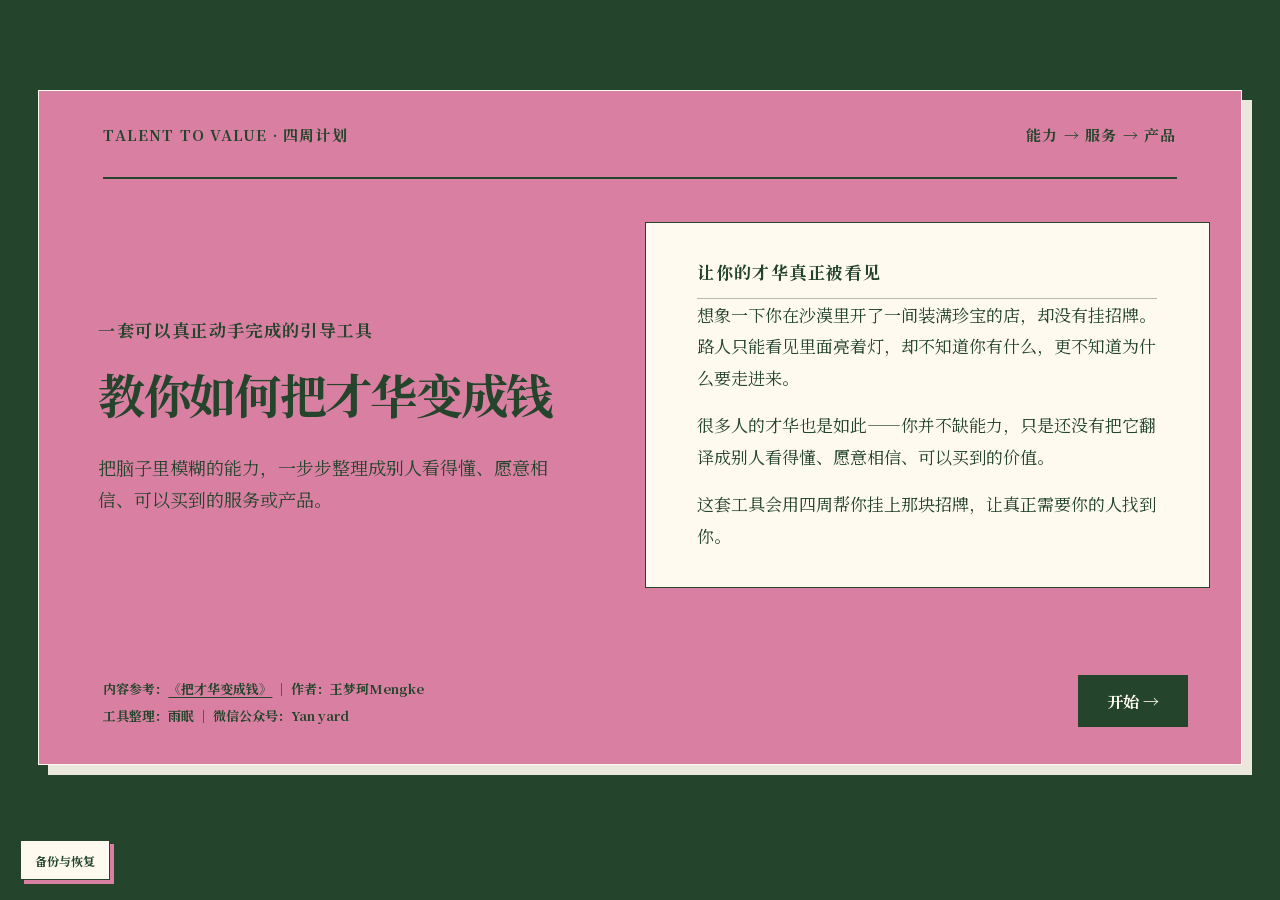
==== commit e4fc9adb: "Deploy homepage story copy" ====
--- a/index.html
+++ b/index.html
@@ -1 +1 @@
-<!DOCTYPE html><html lang="zh-CN"><head><meta charSet="utf-8"/><meta name="viewport" content="width=device-width, initial-scale=1"/><link rel="stylesheet" href="/_next/static/chunks/0z2x9f8wakw7..css" data-precedence="next"/><link rel="stylesheet" href="/_next/static/chunks/0qgbovn2bxben.css" data-precedence="next"/><link rel="preload" as="script" fetchPriority="low" href="/_next/static/chunks/0ht900cau6_ur.js"/><script src="/_next/static/chunks/0r8nt2o8muejo.js" async=""></script><script src="/_next/static/chunks/07lhk_q6pmm3r.js" async=""></script><script src="/_next/static/chunks/turbopack-05c8c~j12fn14.js" async=""></script><script src="/_next/static/chunks/0dbhjjzl8qfwv.js" async=""></script><script src="/_next/static/chunks/00cdttue50qjl.js" async=""></script><title>教你如何把才华变成钱</title><meta name="description" content="用 28 关想清楚：你能帮谁、别人为什么信你，以及怎样把能力变成可以购买的服务或产品。"/><meta property="og:title" content="教你如何把才华变成钱"/><meta property="og:description" content="28 关，一步一步把能力变成可以购买的服务或产品。"/><meta property="og:url" content="https://talent-to-value.github.io"/><meta property="og:image" content="https://talent-to-value.github.io/og.png"/><meta property="og:image:width" content="1730"/><meta property="og:image:height" content="909"/><meta property="og:image:alt" content="教你如何把才华变成钱"/><meta property="og:type" content="website"/><meta name="twitter:card" content="summary_large_image"/><meta name="twitter:title" content="教你如何把才华变成钱"/><meta name="twitter:description" content="28 关，一步一步把能力变成可以购买的服务或产品。"/><meta name="twitter:image" content="https://talent-to-value.github.io/og.png"/><link rel="icon" href="/favicon.png"/><script src="/_next/static/chunks/03~yq9q893hmn.js" noModule=""></script></head><body><div hidden=""><!--$--><!--/$--></div><main class="mvp-home" aria-busy="true"></main><!--$--><!--/$--><script src="/_next/static/chunks/0ht900cau6_ur.js" id="_R_" async=""></script><script>(self.__next_f=self.__next_f||[]).push([0])</script><script>self.__next_f.push([1,"1:\"$Sreact.fragment\"\n2:I[39756,[\"/_next/static/chunks/0dbhjjzl8qfwv.js\"],\"default\"]\n3:I[37457,[\"/_next/static/chunks/0dbhjjzl8qfwv.js\"],\"default\"]\n4:I[47257,[\"/_next/static/chunks/0dbhjjzl8qfwv.js\"],\"ClientPageRoot\"]\n5:I[31713,[\"/_next/static/chunks/0dbhjjzl8qfwv.js\",\"/_next/static/chunks/00cdttue50qjl.js\"],\"default\"]\n8:I[97367,[\"/_next/static/chunks/0dbhjjzl8qfwv.js\"],\"OutletBoundary\"]\n9:\"$Sreact.suspense\"\nb:I[97367,[\"/_next/static/chunks/0dbhjjzl8qfwv.js\"],\"ViewportBoundary\"]\nd:I[97367,[\"/_next/static/chunks/0dbhjjzl8qfwv.js\"],\"MetadataBoundary\"]\nf:I[68027,[\"/_next/static/chunks/0dbhjjzl8qfwv.js\"],\"default\",1]\n:HL[\"/_next/static/chunks/0z2x9f8wakw7..css\",\"style\"]\n:HL[\"/_next/static/chunks/0qgbovn2bxben.css\",\"style\"]\n"])</script><script>self.__next_f.push([1,"0:{\"P\":null,\"c\":[\"\",\"\"],\"q\":\"\",\"i\":false,\"f\":[[[\"\",{\"children\":[\"__PAGE__\",{}]},\"$undefined\",\"$undefined\",16],[[\"$\",\"$1\",\"c\",{\"children\":[[[\"$\",\"link\",\"0\",{\"rel\":\"stylesheet\",\"href\":\"/_next/static/chunks/0z2x9f8wakw7..css\",\"precedence\":\"next\",\"crossOrigin\":\"$undefined\",\"nonce\":\"$undefined\"}],[\"$\",\"link\",\"1\",{\"rel\":\"stylesheet\",\"href\":\"/_next/static/chunks/0qgbovn2bxben.css\",\"precedence\":\"next\",\"crossOrigin\":\"$undefined\",\"nonce\":\"$undefined\"}],[\"$\",\"script\",\"script-0\",{\"src\":\"/_next/static/chunks/0dbhjjzl8qfwv.js\",\"async\":true,\"nonce\":\"$undefined\"}]],[\"$\",\"html\",null,{\"lang\":\"zh-CN\",\"children\":[\"$\",\"body\",null,{\"children\":[\"$\",\"$L2\",null,{\"parallelRouterKey\":\"children\",\"error\":\"$undefined\",\"errorStyles\":\"$undefined\",\"errorScripts\":\"$undefined\",\"template\":[\"$\",\"$L3\",null,{}],\"templateStyles\":\"$undefined\",\"templateScripts\":\"$undefined\",\"notFound\":[[[\"$\",\"title\",null,{\"children\":\"404: This page could not be found.\"}],[\"$\",\"div\",null,{\"style\":{\"fontFamily\":\"system-ui,\\\"Segoe UI\\\",Roboto,Helvetica,Arial,sans-serif,\\\"Apple Color Emoji\\\",\\\"Segoe UI Emoji\\\"\",\"height\":\"100vh\",\"textAlign\":\"center\",\"display\":\"flex\",\"flexDirection\":\"column\",\"alignItems\":\"center\",\"justifyContent\":\"center\"},\"children\":[\"$\",\"div\",null,{\"children\":[[\"$\",\"style\",null,{\"dangerouslySetInnerHTML\":{\"__html\":\"body{color:#000;background:#fff;margin:0}.next-error-h1{border-right:1px solid rgba(0,0,0,.3)}@media (prefers-color-scheme:dark){body{color:#fff;background:#000}.next-error-h1{border-right:1px solid rgba(255,255,255,.3)}}\"}}],[\"$\",\"h1\",null,{\"className\":\"next-error-h1\",\"style\":{\"display\":\"inline-block\",\"margin\":\"0 20px 0 0\",\"padding\":\"0 23px 0 0\",\"fontSize\":24,\"fontWeight\":500,\"verticalAlign\":\"top\",\"lineHeight\":\"49px\"},\"children\":404}],[\"$\",\"div\",null,{\"style\":{\"display\":\"inline-block\"},\"children\":[\"$\",\"h2\",null,{\"style\":{\"fontSize\":14,\"fontWeight\":400,\"lineHeight\":\"49px\",\"margin\":0},\"children\":\"This page could not be found.\"}]}]]}]}]],[]],\"forbidden\":\"$undefined\",\"unauthorized\":\"$undefined\"}]}]}]]}],{\"children\":[[\"$\",\"$1\",\"c\",{\"children\":[[\"$\",\"$L4\",null,{\"Component\":\"$5\",\"serverProvidedParams\":{\"searchParams\":{},\"params\":{},\"promises\":[\"$@6\",\"$@7\"]}}],[[\"$\",\"script\",\"script-0\",{\"src\":\"/_next/static/chunks/00cdttue50qjl.js\",\"async\":true,\"nonce\":\"$undefined\"}]],[\"$\",\"$L8\",null,{\"children\":[\"$\",\"$9\",null,{\"name\":\"Next.MetadataOutlet\",\"children\":\"$@a\"}]}]]}],{},null,false,null]},null,false,null],[\"$\",\"$1\",\"h\",{\"children\":[null,[\"$\",\"$Lb\",null,{\"children\":\"$Lc\"}],[\"$\",\"div\",null,{\"hidden\":true,\"children\":[\"$\",\"$Ld\",null,{\"children\":[\"$\",\"$9\",null,{\"name\":\"Next.Metadata\",\"children\":\"$Le\"}]}]}],null]}],false]],\"m\":\"$undefined\",\"G\":[\"$f\",[[\"$\",\"link\",\"0\",{\"rel\":\"stylesheet\",\"href\":\"/_next/static/chunks/0z2x9f8wakw7..css\",\"precedence\":\"next\",\"crossOrigin\":\"$undefined\",\"nonce\":\"$undefined\"}],[\"$\",\"link\",\"1\",{\"rel\":\"stylesheet\",\"href\":\"/_next/static/chunks/0qgbovn2bxben.css\",\"precedence\":\"next\",\"crossOrigin\":\"$undefined\",\"nonce\":\"$undefined\"}]]],\"S\":true,\"h\":null,\"s\":\"$undefined\",\"l\":\"$undefined\",\"p\":\"$undefined\",\"d\":\"$undefined\",\"b\":\"0Tm-efR-2lfRmpxeRFUPE\"}\n"])</script><script>self.__next_f.push([1,"6:{}\n7:\"$0:f:0:1:1:children:0:props:children:0:props:serverProvidedParams:params\"\n"])</script><script>self.__next_f.push([1,"c:[[\"$\",\"meta\",\"0\",{\"charSet\":\"utf-8\"}],[\"$\",\"meta\",\"1\",{\"name\":\"viewport\",\"content\":\"width=device-width, initial-scale=1\"}]]\n"])</script><script>self.__next_f.push([1,"10:I[27201,[\"/_next/static/chunks/0dbhjjzl8qfwv.js\"],\"IconMark\"]\na:null\ne:[[\"$\",\"title\",\"0\",{\"children\":\"教你如何把才华变成钱\"}],[\"$\",\"meta\",\"1\",{\"name\":\"description\",\"content\":\"用 28 关想清楚：你能帮谁、别人为什么信你，以及怎样把能力变成可以购买的服务或产品。\"}],[\"$\",\"meta\",\"2\",{\"property\":\"og:title\",\"content\":\"教你如何把才华变成钱\"}],[\"$\",\"meta\",\"3\",{\"property\":\"og:description\",\"content\":\"28 关，一步一步把能力变成可以购买的服务或产品。\"}],[\"$\",\"meta\",\"4\",{\"property\":\"og:url\",\"content\":\"https://talent-to-value.github.io\"}],[\"$\",\"meta\",\"5\",{\"property\":\"og:image\",\"content\":\"https://talent-to-value.github.io/og.png\"}],[\"$\",\"meta\",\"6\",{\"property\":\"og:image:width\",\"content\":\"1730\"}],[\"$\",\"meta\",\"7\",{\"property\":\"og:image:height\",\"content\":\"909\"}],[\"$\",\"meta\",\"8\",{\"property\":\"og:image:alt\",\"content\":\"教你如何把才华变成钱\"}],[\"$\",\"meta\",\"9\",{\"property\":\"og:type\",\"content\":\"website\"}],[\"$\",\"meta\",\"10\",{\"name\":\"twitter:card\",\"content\":\"summary_large_image\"}],[\"$\",\"meta\",\"11\",{\"name\":\"twitter:title\",\"content\":\"教你如何把才华变成钱\"}],[\"$\",\"meta\",\"12\",{\"name\":\"twitter:description\",\"content\":\"28 关，一步一步把能力变成可以购买的服务或产品。\"}],[\"$\",\"meta\",\"13\",{\"name\":\"twitter:image\",\"content\":\"https://talent-to-value.github.io/og.png\"}],[\"$\",\"link\",\"14\",{\"rel\":\"icon\",\"href\":\"/favicon.png\"}],[\"$\",\"$L10\",\"15\",{}]]\n"])</script></body></html>+<!DOCTYPE html><html lang="zh-CN"><head><meta charSet="utf-8"/><meta name="viewport" content="width=device-width, initial-scale=1"/><link rel="stylesheet" href="/_next/static/chunks/0z2x9f8wakw7..css" data-precedence="next"/><link rel="stylesheet" href="/_next/static/chunks/0_oygz-51_uwl.css" data-precedence="next"/><link rel="preload" as="script" fetchPriority="low" href="/_next/static/chunks/0ht900cau6_ur.js"/><script src="/_next/static/chunks/0r8nt2o8muejo.js" async=""></script><script src="/_next/static/chunks/07lhk_q6pmm3r.js" async=""></script><script src="/_next/static/chunks/turbopack-05c8c~j12fn14.js" async=""></script><script src="/_next/static/chunks/0dbhjjzl8qfwv.js" async=""></script><script src="/_next/static/chunks/092~ae-s48lks.js" async=""></script><title>教你如何把才华变成钱</title><meta name="description" content="用 28 关想清楚：你能帮谁、别人为什么信你，以及怎样把能力变成可以购买的服务或产品。"/><meta property="og:title" content="教你如何把才华变成钱"/><meta property="og:description" content="28 关，一步一步把能力变成可以购买的服务或产品。"/><meta property="og:url" content="https://talent-to-value.github.io"/><meta property="og:image" content="https://talent-to-value.github.io/og.png"/><meta property="og:image:width" content="1730"/><meta property="og:image:height" content="909"/><meta property="og:image:alt" content="教你如何把才华变成钱"/><meta property="og:type" content="website"/><meta name="twitter:card" content="summary_large_image"/><meta name="twitter:title" content="教你如何把才华变成钱"/><meta name="twitter:description" content="28 关，一步一步把能力变成可以购买的服务或产品。"/><meta name="twitter:image" content="https://talent-to-value.github.io/og.png"/><link rel="icon" href="/favicon.png"/><script src="/_next/static/chunks/03~yq9q893hmn.js" noModule=""></script></head><body><div hidden=""><!--$--><!--/$--></div><main class="mvp-home" aria-busy="true"></main><!--$--><!--/$--><script src="/_next/static/chunks/0ht900cau6_ur.js" id="_R_" async=""></script><script>(self.__next_f=self.__next_f||[]).push([0])</script><script>self.__next_f.push([1,"1:\"$Sreact.fragment\"\n2:I[39756,[\"/_next/static/chunks/0dbhjjzl8qfwv.js\"],\"default\"]\n3:I[37457,[\"/_next/static/chunks/0dbhjjzl8qfwv.js\"],\"default\"]\n4:I[47257,[\"/_next/static/chunks/0dbhjjzl8qfwv.js\"],\"ClientPageRoot\"]\n5:I[31713,[\"/_next/static/chunks/0dbhjjzl8qfwv.js\",\"/_next/static/chunks/092~ae-s48lks.js\"],\"default\"]\n8:I[97367,[\"/_next/static/chunks/0dbhjjzl8qfwv.js\"],\"OutletBoundary\"]\n9:\"$Sreact.suspense\"\nb:I[97367,[\"/_next/static/chunks/0dbhjjzl8qfwv.js\"],\"ViewportBoundary\"]\nd:I[97367,[\"/_next/static/chunks/0dbhjjzl8qfwv.js\"],\"MetadataBoundary\"]\nf:I[68027,[\"/_next/static/chunks/0dbhjjzl8qfwv.js\"],\"default\",1]\n:HL[\"/_next/static/chunks/0z2x9f8wakw7..css\",\"style\"]\n:HL[\"/_next/static/chunks/0_oygz-51_uwl.css\",\"style\"]\n"])</script><script>self.__next_f.push([1,"0:{\"P\":null,\"c\":[\"\",\"\"],\"q\":\"\",\"i\":false,\"f\":[[[\"\",{\"children\":[\"__PAGE__\",{}]},\"$undefined\",\"$undefined\",16],[[\"$\",\"$1\",\"c\",{\"children\":[[[\"$\",\"link\",\"0\",{\"rel\":\"stylesheet\",\"href\":\"/_next/static/chunks/0z2x9f8wakw7..css\",\"precedence\":\"next\",\"crossOrigin\":\"$undefined\",\"nonce\":\"$undefined\"}],[\"$\",\"link\",\"1\",{\"rel\":\"stylesheet\",\"href\":\"/_next/static/chunks/0_oygz-51_uwl.css\",\"precedence\":\"next\",\"crossOrigin\":\"$undefined\",\"nonce\":\"$undefined\"}],[\"$\",\"script\",\"script-0\",{\"src\":\"/_next/static/chunks/0dbhjjzl8qfwv.js\",\"async\":true,\"nonce\":\"$undefined\"}]],[\"$\",\"html\",null,{\"lang\":\"zh-CN\",\"children\":[\"$\",\"body\",null,{\"children\":[\"$\",\"$L2\",null,{\"parallelRouterKey\":\"children\",\"error\":\"$undefined\",\"errorStyles\":\"$undefined\",\"errorScripts\":\"$undefined\",\"template\":[\"$\",\"$L3\",null,{}],\"templateStyles\":\"$undefined\",\"templateScripts\":\"$undefined\",\"notFound\":[[[\"$\",\"title\",null,{\"children\":\"404: This page could not be found.\"}],[\"$\",\"div\",null,{\"style\":{\"fontFamily\":\"system-ui,\\\"Segoe UI\\\",Roboto,Helvetica,Arial,sans-serif,\\\"Apple Color Emoji\\\",\\\"Segoe UI Emoji\\\"\",\"height\":\"100vh\",\"textAlign\":\"center\",\"display\":\"flex\",\"flexDirection\":\"column\",\"alignItems\":\"center\",\"justifyContent\":\"center\"},\"children\":[\"$\",\"div\",null,{\"children\":[[\"$\",\"style\",null,{\"dangerouslySetInnerHTML\":{\"__html\":\"body{color:#000;background:#fff;margin:0}.next-error-h1{border-right:1px solid rgba(0,0,0,.3)}@media (prefers-color-scheme:dark){body{color:#fff;background:#000}.next-error-h1{border-right:1px solid rgba(255,255,255,.3)}}\"}}],[\"$\",\"h1\",null,{\"className\":\"next-error-h1\",\"style\":{\"display\":\"inline-block\",\"margin\":\"0 20px 0 0\",\"padding\":\"0 23px 0 0\",\"fontSize\":24,\"fontWeight\":500,\"verticalAlign\":\"top\",\"lineHeight\":\"49px\"},\"children\":404}],[\"$\",\"div\",null,{\"style\":{\"display\":\"inline-block\"},\"children\":[\"$\",\"h2\",null,{\"style\":{\"fontSize\":14,\"fontWeight\":400,\"lineHeight\":\"49px\",\"margin\":0},\"children\":\"This page could not be found.\"}]}]]}]}]],[]],\"forbidden\":\"$undefined\",\"unauthorized\":\"$undefined\"}]}]}]]}],{\"children\":[[\"$\",\"$1\",\"c\",{\"children\":[[\"$\",\"$L4\",null,{\"Component\":\"$5\",\"serverProvidedParams\":{\"searchParams\":{},\"params\":{},\"promises\":[\"$@6\",\"$@7\"]}}],[[\"$\",\"script\",\"script-0\",{\"src\":\"/_next/static/chunks/092~ae-s48lks.js\",\"async\":true,\"nonce\":\"$undefined\"}]],[\"$\",\"$L8\",null,{\"children\":[\"$\",\"$9\",null,{\"name\":\"Next.MetadataOutlet\",\"children\":\"$@a\"}]}]]}],{},null,false,null]},null,false,null],[\"$\",\"$1\",\"h\",{\"children\":[null,[\"$\",\"$Lb\",null,{\"children\":\"$Lc\"}],[\"$\",\"div\",null,{\"hidden\":true,\"children\":[\"$\",\"$Ld\",null,{\"children\":[\"$\",\"$9\",null,{\"name\":\"Next.Metadata\",\"children\":\"$Le\"}]}]}],null]}],false]],\"m\":\"$undefined\",\"G\":[\"$f\",[[\"$\",\"link\",\"0\",{\"rel\":\"stylesheet\",\"href\":\"/_next/static/chunks/0z2x9f8wakw7..css\",\"precedence\":\"next\",\"crossOrigin\":\"$undefined\",\"nonce\":\"$undefined\"}],[\"$\",\"link\",\"1\",{\"rel\":\"stylesheet\",\"href\":\"/_next/static/chunks/0_oygz-51_uwl.css\",\"precedence\":\"next\",\"crossOrigin\":\"$undefined\",\"nonce\":\"$undefined\"}]]],\"S\":true,\"h\":null,\"s\":\"$undefined\",\"l\":\"$undefined\",\"p\":\"$undefined\",\"d\":\"$undefined\",\"b\":\"pnyUngnhigpc1BFzIXvF5\"}\n"])</script><script>self.__next_f.push([1,"6:{}\n7:\"$0:f:0:1:1:children:0:props:children:0:props:serverProvidedParams:params\"\n"])</script><script>self.__next_f.push([1,"c:[[\"$\",\"meta\",\"0\",{\"charSet\":\"utf-8\"}],[\"$\",\"meta\",\"1\",{\"name\":\"viewport\",\"content\":\"width=device-width, initial-scale=1\"}]]\n"])</script><script>self.__next_f.push([1,"10:I[27201,[\"/_next/static/chunks/0dbhjjzl8qfwv.js\"],\"IconMark\"]\na:null\ne:[[\"$\",\"title\",\"0\",{\"children\":\"教你如何把才华变成钱\"}],[\"$\",\"meta\",\"1\",{\"name\":\"description\",\"content\":\"用 28 关想清楚：你能帮谁、别人为什么信你，以及怎样把能力变成可以购买的服务或产品。\"}],[\"$\",\"meta\",\"2\",{\"property\":\"og:title\",\"content\":\"教你如何把才华变成钱\"}],[\"$\",\"meta\",\"3\",{\"property\":\"og:description\",\"content\":\"28 关，一步一步把能力变成可以购买的服务或产品。\"}],[\"$\",\"meta\",\"4\",{\"property\":\"og:url\",\"content\":\"https://talent-to-value.github.io\"}],[\"$\",\"meta\",\"5\",{\"property\":\"og:image\",\"content\":\"https://talent-to-value.github.io/og.png\"}],[\"$\",\"meta\",\"6\",{\"property\":\"og:image:width\",\"content\":\"1730\"}],[\"$\",\"meta\",\"7\",{\"property\":\"og:image:height\",\"content\":\"909\"}],[\"$\",\"meta\",\"8\",{\"property\":\"og:image:alt\",\"content\":\"教你如何把才华变成钱\"}],[\"$\",\"meta\",\"9\",{\"property\":\"og:type\",\"content\":\"website\"}],[\"$\",\"meta\",\"10\",{\"name\":\"twitter:card\",\"content\":\"summary_large_image\"}],[\"$\",\"meta\",\"11\",{\"name\":\"twitter:title\",\"content\":\"教你如何把才华变成钱\"}],[\"$\",\"meta\",\"12\",{\"name\":\"twitter:description\",\"content\":\"28 关，一步一步把能力变成可以购买的服务或产品。\"}],[\"$\",\"meta\",\"13\",{\"name\":\"twitter:image\",\"content\":\"https://talent-to-value.github.io/og.png\"}],[\"$\",\"link\",\"14\",{\"rel\":\"icon\",\"href\":\"/favicon.png\"}],[\"$\",\"$L10\",\"15\",{}]]\n"])</script></body></html>
--- a/_next/static/chunks/0_oygz-51_uwl.css
+++ b/_next/static/chunks/0_oygz-51_uwl.css
@@ -0,0 +1 @@
+:root{--paper:#f4eedf;--paper-light:#fffaf0;--ink:#24452c;--muted:#696b61;--line:#c8c2b3;--pink:#d980a2;--pink-soft:#d980a2;--sans:-apple-system, BlinkMacSystemFont, "Segoe UI", "PingFang SC", "Hiragino Sans GB", "Microsoft YaHei", sans-serif;--serif:"Noto Serif SC", "Songti SC", "STSong", "Noto Serif CJK SC", Georgia, serif}*{box-sizing:border-box}html,body{min-height:100%}body{background:var(--paper);color:var(--ink);font-family:var(--sans);margin:0}button,textarea,input,select{font:inherit}button{color:inherit}button:not(:disabled){cursor:pointer}button:focus-visible,textarea:focus-visible,input:focus-visible,select:focus-visible{outline:3px solid var(--pink);outline-offset:3px}.sr-only{clip:rect(0, 0, 0, 0);white-space:nowrap;border:0;width:1px;height:1px;margin:-1px;padding:0;position:absolute;overflow:hidden}.mvp-home,.mvp-day{min-height:100dvh}.mvp-home{padding:42px}.editorial-home,.overview-frame{background:var(--paper-light);border:1px solid #24452c2e;width:min(1480px,100%);min-height:calc(100dvh - 84px);margin:0 auto;padding:0 clamp(28px,5vw,72px);box-shadow:0 18px 50px #2430271f}.home-hero-copy h1,.overview-heading h1,.day-content h1{font-family:var(--serif);letter-spacing:-.035em;margin:0;font-weight:600;line-height:1.2}.home-masthead{border-bottom:2px solid var(--ink);letter-spacing:.08em;justify-content:space-between;align-items:center;gap:24px;min-height:88px;font-family:ui-monospace,SFMono-Regular,Menlo,monospace;font-size:12px;font-weight:800;display:flex}.home-masthead button{min-height:44px;font:inherit;background:0 0;border:0;padding:0}.home-hero{grid-template-columns:minmax(0,.95fr) minmax(390px,1.05fr);align-items:center;gap:clamp(44px,7vw,100px);min-height:calc(100dvh - 260px);padding:clamp(54px,7vw,96px) 0;display:grid}.home-eyebrow,.home-card-label{letter-spacing:.08em;text-transform:uppercase;font-size:12px;font-weight:850;display:block}.home-eyebrow{color:#a74868;margin-bottom:24px}.home-hero-copy h1,.overview-heading h1{max-width:720px;font-size:clamp(38px,4.6vw,56px)}.home-hero-copy>p{max-width:610px;color:var(--muted);margin:28px 0 34px;font-size:18px;line-height:1.8}.home-hero-copy .main-button span{margin-left:18px}.home-question-card{background:var(--ink);color:var(--paper-light);padding:clamp(30px,4vw,54px)}.home-question-card .home-card-label{color:var(--pink)}.pain-list{border-top:1px solid #fffaf066;margin:28px 0 0;padding:0;list-style:none}.pain-list li{border-bottom:1px solid #fffaf040;padding:22px 0 22px 32px;font-size:17px;line-height:1.7;position:relative}.pain-list li:before{content:"•";color:var(--pink);font-size:22px;position:absolute;left:3px}.home-footer{border-top:2px solid var(--ink);justify-content:space-between;align-items:center;gap:24px;min-height:84px;font-size:13px;font-weight:750;display:flex}.home-source-footer{text-align:left;flex-direction:column;justify-content:flex-start;align-items:flex-start;gap:7px;width:min(680px,100% - 190px);min-height:52px;padding:0;font-size:13px;font-weight:800;line-height:1.55;display:flex;position:absolute;bottom:34px;left:0}.home-source-footer p{margin:0}.home-source-footer a{color:inherit;text-underline-offset:3px}.home-shell{background:var(--ink)}.home-shell .editorial-home{border-color:var(--paper-light);background:var(--pink-soft);font-family:var(--serif);box-shadow:10px 10px #fffaf0e6}.home-shell .home-hero{min-height:calc(100dvh - 173px);padding-bottom:clamp(118px,9vw,142px);position:relative}.home-shell .home-hero-copy{flex-direction:column;align-self:stretch;padding:clamp(24px,4vw,54px) 0;display:flex}.home-shell .home-eyebrow{color:var(--ink);margin-top:auto;font-size:17px}.home-shell .home-hero-copy>p{color:var(--ink)}.home-shell .home-masthead{font-family:var(--serif);font-size:15px}.home-shell .home-start-button{position:absolute;bottom:34px;right:0}.home-shell .home-question-card{border:1px solid var(--ink);background:var(--paper-light);color:var(--ink);flex-direction:column;display:flex}.home-shell .home-question-card .home-card-label{color:var(--ink);border-bottom:1px solid #24452c59;padding-bottom:14px;font-size:17px;font-weight:900}.home-story-copy{gap:22px;margin:auto 0;font-size:19px;line-height:1.85;display:grid}.home-story-copy p{margin:0}.home-shell .pain-list{border-top-color:#24452c66;width:100%;margin:auto 0}.home-shell .pain-list li{border-bottom-color:#24452c40;font-size:19px}.home-shell .pain-list li:before{content:"";background:var(--pink);border-radius:50%;width:8px;height:8px;top:50%;left:16px;transform:translate(-50%,-50%)}@media (min-width:1101px){.home-shell{padding:10dvh 3vw 15dvh}.home-shell .editorial-home{width:100%;height:75dvh;min-height:75dvh}.home-shell .home-hero{height:calc(75dvh - 89px);min-height:calc(75dvh - 89px);padding-top:40px;padding-bottom:100px}.home-shell .home-hero-copy{text-align:left;align-items:flex-start;transform:translate(-5px,-86px)}.home-shell .home-hero-copy h1{white-space:nowrap;font-size:clamp(38px,3.7vw,54px)}.home-shell .home-question-card{width:calc(100% + 48px);transform:translate(-15px,-40px)}.home-shell .home-start-button{transform:translate(11px,-4px)}}@media (min-width:1400px){.home-shell .pain-list li{white-space:nowrap}}@media (min-width:1101px) and (max-height:900px){.home-shell .home-hero{padding-top:24px;padding-bottom:78px}.home-shell .home-question-card{padding-top:36px;padding-bottom:36px}.home-shell .pain-list li{padding-top:18px;padding-bottom:18px}.home-shell .home-story-copy{gap:16px;font-size:17px}}.main-button{border:1px solid var(--ink);background:var(--ink);min-height:52px;color:var(--paper-light);border-radius:0;padding:0 28px;font-weight:700}.main-button:disabled{cursor:not-allowed;opacity:.35}.home-actions{align-items:center;gap:20px;display:flex}.text-button{background:0 0;border:0;border-bottom:1px solid;min-height:48px;padding:0;font-weight:700}.back-link,.day-header button{background:0 0;border:0;min-height:44px;padding:0;font-weight:650}.overview-frame{padding-bottom:54px}.overview-heading{padding:54px 0 38px;display:block}.overview-copy{max-width:650px;color:var(--muted);margin:0;font-size:17px;line-height:1.75}.stage-card-grid{grid-template-columns:repeat(4,minmax(0,1fr));gap:22px;display:grid}.stage-card{border:2px solid var(--ink);min-height:340px;box-shadow:7px 7px 0 var(--ink);flex-direction:column;padding:28px;display:flex;transform:translate(-2px,-2px)}.stage-card-1,.stage-card-4{background:var(--ink);color:var(--paper-light)}.stage-card-2{background:var(--pink-soft)}.stage-card-3{background:var(--paper-light)}.stage-card-top{justify-content:space-between;gap:16px;font-family:ui-monospace,SFMono-Regular,Menlo,monospace;font-weight:850;display:flex}.stage-card h2{font-family:var(--serif);margin:48px 0 14px;font-size:29px;font-weight:600}.stage-card>p{margin:0;font-size:15px;line-height:1.65}.stage-card-output{border-top:1px solid;margin-top:auto;padding-top:22px;font-size:13px;font-weight:700;line-height:1.6}.stage-card-progress{opacity:.72;margin-top:14px;font-family:ui-monospace,SFMono-Regular,Menlo,monospace;font-size:12px}.overview-actions{justify-content:space-between;align-items:center;gap:32px;padding:30px 0 0;display:flex}.overview-actions-only{justify-content:flex-end}.week-start-card{min-height:620px}.overview-actions strong{margin-top:8px;font-size:18px;display:block}.mvp-day{background:#eee6d6;grid-template-columns:286px minmax(0,1fr);display:grid}.day-sidebar{background:var(--ink);height:100dvh;color:var(--paper-light);position:sticky;top:0;overflow-y:auto}.day-sidebar>header{border-bottom:1px solid #fffaf042;flex-wrap:wrap;justify-content:space-between;align-items:flex-start;gap:12px;min-height:92px;padding:22px 20px 16px;display:flex}.day-sidebar>header button{color:inherit;text-align:left;font-family:var(--serif);background:0 0;border:0;padding:0;font-size:17px;font-weight:650;line-height:1.4}.day-sidebar>header>span{color:var(--pink);text-align:right;flex:none;font-size:11px;font-weight:850;line-height:1.4}.day-sidebar>header .sidebar-backup-button,.day-sidebar>header .sidebar-about-button{color:var(--pink);font-family:var(--sans);white-space:nowrap;flex:calc(50% - 6px);font-size:11px;font-weight:800}.data-safety-trigger{z-index:24;border:1px solid var(--ink);background:var(--paper-light);min-height:40px;color:var(--ink);box-shadow:4px 4px 0 var(--pink);padding:0 14px;font-size:12px;font-weight:800;position:fixed;bottom:20px;left:20px}.sidebar-progress{background:#fffaf029;height:3px}.sidebar-progress span{background:var(--pink-soft);height:100%;display:block}.day-sidebar nav{padding:14px 12px 36px}.sidebar-stage{margin-bottom:18px}.sidebar-stage h2{color:#fffaf0b8;letter-spacing:.04em;gap:10px;margin:0;padding:8px 8px 10px;font-size:12px;display:flex}.sidebar-stage h2 span{color:var(--pink);white-space:nowrap}.sidebar-stage button{color:#fffaf0c7;text-align:left;background:0 0;border:0;border-bottom:1px solid #fffaf01f;grid-template-columns:28px minmax(0,1fr) auto;align-items:center;gap:7px;width:100%;min-height:54px;padding:9px 8px;display:grid}.sidebar-stage button>span{color:var(--pink);font-size:11px;font-weight:850}.sidebar-stage button strong{text-overflow:ellipsis;white-space:nowrap;font-size:12px;font-weight:650;line-height:1.35;overflow:hidden}.sidebar-stage button small{color:#fffaf080;font-size:10px}.sidebar-stage button:hover,.sidebar-stage button.is-current{color:var(--paper-light);background:#fffaf01f}.sidebar-stage button.is-current{box-shadow:inset 3px 0 0 var(--pink)}.sidebar-stage button.is-complete small{color:#b9d9b8}.sidebar-stage button.is-partial small{color:var(--pink)}.sidebar-stage .sidebar-stage-heading{color:#fffaf0b8;border-bottom:0;grid-template-columns:none;align-items:baseline;gap:10px;min-height:0;padding:8px 8px 10px;display:flex}.sidebar-stage .sidebar-stage-heading>span{color:var(--pink);letter-spacing:.04em;white-space:nowrap;font-size:12px}.sidebar-stage .sidebar-stage-heading>strong{color:inherit;letter-spacing:.04em;white-space:normal;font-size:12px;font-weight:700;overflow:visible}.sidebar-stage .sidebar-stage-heading:hover{color:var(--paper-light);background:#fffaf014}.day-workspace{min-width:0}.day-header{z-index:20;border-bottom:1px solid var(--line);-webkit-backdrop-filter:blur(12px);backdrop-filter:blur(12px);background:#f4eedff5;grid-template-columns:1fr auto;align-items:center;gap:28px;height:68px;padding:0 28px;font-size:13px;font-weight:750;display:grid;position:sticky;top:0}.day-brand{font-family:var(--serif);justify-self:start;font-size:16px}.mobile-menu-button{display:none}.day-progress{z-index:19;background:#24452c1f;height:5px;position:sticky;top:68px}.day-progress span{background:var(--pink-soft);height:100%;display:block}.day-scroll{width:min(1040px,100% - 56px);margin:0 auto;padding:24px 0 100px}.day-sheet{background:var(--paper-light);border:1px solid #24452c59}.day-orientation{padding:24px 30px}.day-kicker-row{color:#a74868;letter-spacing:.07em;justify-content:space-between;align-items:center;gap:18px;font-size:12px;font-weight:850;display:flex}.day-kicker-row strong{background:var(--pink-soft);color:var(--ink);padding:5px 9px;font-size:11px}.day-orientation>h1{max-width:760px;font-family:var(--serif);letter-spacing:-.035em;margin:10px 0 18px;font-size:clamp(29px,3.2vw,38px);font-weight:600;line-height:1.2}.day-orientation-7>h1{white-space:nowrap;max-width:none;font-size:clamp(27px,2.8vw,34px)}.day-orientation-copy{background:var(--pink-soft);padding:16px 18px;display:block}.day-orientation-copy p{color:var(--ink);margin:0;font-size:14px;font-weight:700;line-height:1.7}.day-orientation-copy strong{border-top:1px solid #24452c73;margin-top:10px;padding-top:10px;font-size:13px;line-height:1.55;display:block}.day-why{border-top:1px solid var(--ink);grid-template-columns:148px 1fr;gap:30px;padding:22px 0;display:grid}.day-why>span,.day-result>span,.question-label,.carry-card>span,.example-card>span{letter-spacing:.07em;font-size:11px;font-weight:850}.day-why p{color:var(--muted);margin:0;font-size:15px;line-height:1.8}.day-result{background:var(--pink-soft);grid-template-columns:148px 1fr;align-items:start;gap:30px;padding:18px 20px;display:grid}.day-result strong{font-size:14px;line-height:1.65}.day-content{border-top:1px solid #24452c59;width:100%;margin:0;padding:clamp(28px,4vw,44px)}.single-day-form{gap:34px;display:grid}.single-task-block{grid-template-columns:44px minmax(0,1fr);gap:20px;display:grid}.single-task-block+.single-task-block{border-top:2px solid var(--ink);padding-top:34px}.task-number{color:#a74868;padding-top:6px;font-size:12px;font-weight:900}.single-task-block h2{font-family:var(--serif);margin:0;font-size:clamp(24px,3vw,32px);font-weight:650;line-height:1.25}.single-task-block h2+p{border-left:5px solid var(--pink);background:var(--pink-soft);color:var(--ink);margin:12px 0 0;padding:11px 14px;font-size:15px;line-height:1.7}.single-task-block textarea,.single-task-block input[type=text]{margin-top:16px}.single-task-block textarea{min-height:150px}.single-day-submit{border-top:2px solid var(--ink);justify-content:space-between;align-items:center;gap:24px;padding-top:24px;display:flex}.single-day-submit p{color:var(--muted);margin:0;font-size:13px;line-height:1.6}.third-week-backup-actions{justify-content:flex-end}.third-week-backup-actions .secondary-button{min-height:52px}.worksheet-help{border-top:1px solid var(--line);border-bottom:1px solid var(--line);margin-top:18px}.worksheet-help+.worksheet-help{margin-top:-1px}.worksheet-help summary{cursor:pointer;min-height:48px;padding:14px 2px;font-size:14px;font-weight:800;line-height:1.4}.worksheet-help>p,.worksheet-help>ul{color:var(--muted);margin:0 0 18px;font-size:14px;line-height:1.75}.worksheet-help>ul{padding-left:20px}.worksheet-help textarea{min-height:132px;margin:0 0 16px}.work-title-list{gap:10px;margin-top:18px;display:grid}.work-title-row{grid-template-columns:42px minmax(0,1fr) auto;align-items:center;gap:10px;display:grid}.work-title-row>span{color:#a74868;font-size:12px;font-weight:900}.day-content .work-title-row input[type=text]{min-height:54px;margin:0;padding:12px 15px;font-size:16px}.delete-work-button{border:1px solid var(--ink);background:var(--paper);color:#9b365b;min-height:54px;padding:0 16px;font-weight:800}.task-purpose-box{border-left:6px solid var(--ink);background:var(--pink-soft);font-family:var(--serif);margin-top:14px;padding:17px 20px;font-size:19px;font-weight:700;line-height:1.65}.add-work-button{border:1px solid var(--ink);background:var(--pink-soft);min-height:48px;color:var(--ink);margin:12px 0 0 52px;padding:0 18px;font-weight:800}.add-work-button span{margin-right:4px;font-size:20px;line-height:1}.work-example-list,.result-examples>div{gap:10px;margin:0 0 18px;display:grid}.work-example-list p,.result-examples p{border-left:4px solid var(--pink);background:var(--paper);margin:0;padding:14px 16px}.work-example-list strong,.work-example-list span,.result-examples strong,.result-examples span{display:block}.work-example-list span,.result-examples span{color:var(--muted);margin-top:5px;font-size:14px;line-height:1.65}.result-writing-guide{border:1px solid var(--ink);background:var(--paper);margin-top:16px;padding:20px}.result-writing-guide>p{font-family:var(--serif);margin:0 0 18px;font-size:20px;line-height:1.65}.result-writing-guide>strong{margin-bottom:10px;display:block}.result-writing-guide ul{margin:0;padding-left:22px}.result-writing-guide li{margin-top:8px;line-height:1.75}.work-evidence-list,.result-work-list{gap:14px;margin-top:18px;display:grid}.work-evidence-row,.result-work-card{border:1px solid var(--ink);background:var(--paper);padding:20px}.work-evidence-row>header{grid-template-columns:34px minmax(0,1fr);align-items:baseline;gap:10px;display:grid}.work-evidence-row>header span{color:#a74868;font-size:12px;font-weight:900}.work-evidence-row h3,.result-work-card h3{overflow-wrap:anywhere;font-family:var(--serif);margin:0;font-size:22px;line-height:1.4}.work-evidence-fields{grid-template-columns:1fr;gap:12px;margin-top:16px;display:grid}.work-evidence-fields label>span,.result-work-card>label{font-size:13px;font-weight:850;display:block}.day-content .work-evidence-fields textarea{background:var(--paper-light);min-height:92px;margin:8px 0 0;padding:12px 14px;font-size:16px;line-height:1.7}.discard-work-button{color:#9b365b;background:0 0;border:0;border-bottom:1px solid;margin-top:14px;padding:6px 0;font-size:13px;font-weight:800}.work-evidence-row.is-discarded{color:#8c8a82;background:#e8e4da;border-color:#aaa89f}.work-evidence-row.is-discarded h3,.work-evidence-row.is-discarded .work-evidence-fields{text-decoration:line-through}.work-evidence-row.is-discarded .work-evidence-fields{opacity:.55}.result-work-card h3{border-bottom:1px solid var(--ink);padding-bottom:14px}.result-work-card ul{margin:16px 0 20px;padding-left:20px}.result-work-card li{color:var(--muted);margin-top:8px;line-height:1.65}.result-work-card li strong{color:var(--ink)}.day-content .result-work-card textarea{background:var(--paper-light);min-height:120px;margin-top:8px}.feedback-guidance-list{counter-reset:feedback-guide;gap:10px;margin:18px 0 0;padding:0;list-style:none;display:grid}.feedback-purpose{border-left:6px solid var(--pink);background:var(--pink-soft);font-family:var(--serif);margin:12px 0 16px;padding:16px 18px;font-size:18px;font-weight:700;line-height:1.7}.key-explanation{font-size:19px;line-height:1.75}.feedback-guidance-list li{border:1px solid var(--ink);background:var(--paper);counter-increment:feedback-guide;padding:16px 18px 16px 54px;position:relative}.feedback-guidance-list li:before{content:counter(feedback-guide, decimal-leading-zero);color:#a74868;font-size:12px;font-weight:900;position:absolute;top:18px;left:18px}.feedback-guidance-list strong,.feedback-guidance-list span{display:block}.feedback-guidance-list span{color:var(--muted);margin-top:6px;font-size:14px;line-height:1.7}.feedback-empty-guide{border-left:6px solid var(--pink);background:var(--pink-soft);margin-top:18px;padding:20px}.feedback-empty-guide h3{font-family:var(--serif);margin:0;font-size:21px}.feedback-empty-guide ul{margin:14px 0 0;padding-left:20px}.feedback-empty-guide li{margin-top:8px;line-height:1.75}.feedback-entry-list,.cognition-entry-list{gap:12px;margin-top:18px;display:grid}.feedback-entry-row{border:1px solid var(--ink);background:var(--paper);grid-template-columns:minmax(200px,.38fr) minmax(0,.62fr);gap:14px;padding:16px;display:grid}.feedback-entry-row label>span{margin-bottom:8px;font-size:13px;font-weight:850;display:block}.feedback-entry-row select,.cognition-entry-row select{border:1px solid var(--ink);background:var(--paper-light);width:100%;min-height:54px;color:var(--ink);border-radius:0;padding:10px 42px 10px 14px}.day-content .feedback-entry-row textarea{min-height:74px;margin:0;padding:12px 14px;font-size:15px}.linked-add-button{border:1px solid var(--ink);background:var(--pink-soft);min-height:48px;color:var(--ink);margin-top:12px;padding:0 18px;font-weight:800}.linked-add-button span{margin-right:4px;font-size:20px}.feedback-submit-actions{justify-content:space-between}.feedback-submit-actions .main-button:disabled{cursor:not-allowed;opacity:.42}.cognition-intro-panel{background:var(--pink-soft);margin-top:18px;padding:22px 24px}.cognition-intro-panel .key-explanation{color:var(--ink);background:0 0;border:0;margin:0;padding:0;font-size:19px;font-weight:750;line-height:1.8}.cognition-formula{border:1px solid var(--ink);background:var(--pink-soft);font-family:var(--serif);margin-top:18px;padding:18px 20px;font-size:22px;font-weight:700;line-height:1.5}.cognition-formula span{font-family:var(--sans);font-size:inherit;margin-right:8px;font-weight:850}.cognition-formula strong{font-weight:800}.cognition-formula.compact-formula{font-size:22px}.cognition-intro-panel .cognition-formula{background:0 0;border:0;border-top:1px solid #24452ca6;padding:18px 0 0}.example-section-title{font-family:var(--serif);margin:26px 0 12px;font-size:22px}.cognition-example-list{grid-template-columns:1fr;gap:14px;display:grid}.cognition-example-list article{border:1px solid var(--ink);background:var(--paper);padding:18px}.cognition-example-list h4{font-family:var(--serif);margin:0 0 14px;font-size:20px}.cognition-example-list p{margin:10px 0 0;padding:16px 18px;font-size:16px;line-height:1.85}.negative-example{color:var(--muted);background:#696b611f}.positive-example{border-left:5px solid var(--pink);background:var(--paper-light)}.cognition-entry-row{border:1px solid var(--ink);background:var(--paper);grid-template-columns:minmax(180px,.32fr) auto minmax(0,.68fr);align-items:start;gap:10px;padding:16px;display:grid}.cognition-entry-row>span{font-family:var(--serif);padding-top:14px;font-size:20px;font-weight:700}.day-content .cognition-entry-row textarea{min-height:110px;margin:0;padding:12px 14px;font-size:17px;line-height:1.75}.blank-day-form{place-items:center;min-height:320px;display:grid}.current-problem-panel{border-left:7px solid var(--pink);background:var(--pink-soft);grid-template-columns:max-content minmax(0,1fr);align-items:center;gap:18px;padding:20px 24px;display:grid}.current-problem-panel span{font-size:14px;font-weight:850}.current-problem-panel strong{font-family:var(--serif);font-size:21px;line-height:1.55}.representative-page-intro{border-left:7px solid var(--pink);background:var(--pink-soft);padding:22px 24px}.representative-page-intro h2{font-family:var(--serif);margin:0;font-size:25px}.representative-page-intro p{margin:12px 0 0;font-size:20px;line-height:1.75}.representative-page-intro+.representative-selection-block{margin-top:16px}.representative-day-form .trust-boundary-block{margin-top:22px;padding-top:44px}.representative-selected-problem{border-left:6px solid var(--pink);background:var(--pink-soft);margin:16px 0 14px;padding:18px 20px}.representative-selected-problem span,.representative-selected-problem strong{display:block}.representative-selected-problem span{font-size:17px;font-weight:850}.representative-selected-problem strong{font-family:var(--serif);margin-top:8px;font-size:22px;line-height:1.55}.representative-picker-list{gap:12px;margin-top:18px;display:grid}.representative-picker-list>article{border:1px solid var(--ink);background:var(--paper)}.representative-picker-list>article.is-selected{box-shadow:5px 5px 0 var(--pink)}.representative-select-button{background:var(--paper-light);width:100%;min-height:66px;color:var(--ink);text-align:left;border:0;grid-template-columns:30px minmax(0,1fr) max-content;align-items:center;gap:10px;padding:13px 16px;display:grid}.is-selected>.representative-select-button{background:var(--pink-soft)}.representative-select-button>span{font-size:21px;font-weight:900}.representative-select-button>strong{font-family:var(--serif);font-size:20px;line-height:1.45}.representative-select-button>small{font-size:12px;font-weight:850}.representative-select-button:disabled{cursor:not-allowed;opacity:.48}.representative-detail-panel{border-top:1px solid var(--ink)}.representative-detail-panel summary{cursor:pointer;padding:13px 16px;font-size:14px;font-weight:850;list-style:none}.representative-detail-panel summary:before{content:"＋";margin-right:8px}.representative-detail-panel[open] summary:before{content:"−"}.representative-detail-panel>div{gap:12px;padding:0 16px 16px;display:grid}.representative-detail-panel label>span{margin-bottom:7px;font-size:13px;font-weight:850;display:block}.day-content .representative-detail-panel textarea{background:var(--paper-light);min-height:78px;margin:0;padding:12px 14px;font-size:16px;line-height:1.7}.representative-choice-list{grid-template-columns:repeat(2,minmax(0,1fr));gap:10px;margin-top:18px;display:grid}.representative-choice-list button{border:1px solid var(--ink);background:var(--paper-light);text-align:left;grid-template-columns:28px minmax(0,1fr);align-items:center;gap:8px;min-height:62px;padding:12px 16px;display:grid}.representative-choice-list button.is-selected{background:var(--pink-soft);box-shadow:4px 4px 0 var(--ink)}.representative-choice-list button:disabled{cursor:not-allowed;opacity:.38}.representative-choice-list button>span{font-size:20px;font-weight:900}.representative-work-list{gap:14px;margin-top:18px;display:grid}.representative-work-list article{border:1px solid var(--ink);background:var(--paper);padding:20px}.representative-work-list h3{border-bottom:1px solid var(--ink);font-family:var(--serif);gap:12px;margin:0 0 16px;padding-bottom:12px;font-size:22px;display:flex}.representative-work-list h3 span{color:#a74868;font-family:var(--sans);font-size:12px}.representative-work-list label{grid-template-columns:150px minmax(0,1fr);align-items:start;gap:14px;margin-top:12px;display:grid}.representative-work-list label>span{padding-top:14px;font-size:14px;font-weight:850}.day-content .representative-work-list textarea{background:var(--paper-light);min-height:74px;margin:0;padding:12px 14px;font-size:15px}.boundary-example{border-left:5px solid var(--pink);background:var(--paper);color:var(--muted);margin:12px 0 18px;padding:14px 16px;line-height:1.7}.boundary-fields{grid-template-columns:repeat(2,minmax(0,1fr));gap:12px;display:grid}.boundary-fields label{border:1px solid var(--ink);background:var(--paper);padding:16px}.boundary-fields label>span{font-family:var(--serif);margin-bottom:10px;font-size:20px;font-weight:700;display:block}.day-content .boundary-fields textarea{background:var(--paper-light);min-height:74px;margin:0;padding:12px 14px;font-size:15px}.trust-generate-action{justify-content:center;padding:28px 0 4px;display:flex}.trust-generate-action .main-button:disabled{cursor:not-allowed;opacity:.4}.trust-page-result{border:2px solid var(--ink);background:var(--pink-soft);margin-top:22px;padding:26px;position:relative}.trust-page-result h2{font-family:var(--serif);margin:0 0 16px;font-size:30px}.day-content .trust-page-result textarea{background:var(--paper-light);min-height:180px;margin:0;padding:18px;font-size:17px;line-height:1.85}.trust-page-result>span{text-align:right;margin-top:8px;font-size:12px;font-weight:800;display:block}.merged-day-form{text-align:center;place-content:center;gap:22px;min-height:320px;display:grid}.merged-day-form>p{font-family:var(--serif);margin:0;font-size:24px}.merged-day-form>div{justify-content:center;gap:12px;display:flex}.content-writing-heading h2{letter-spacing:-.025em;white-space:nowrap;margin-bottom:4px;font-size:clamp(23px,2.4vw,28px)}.content-title-formula{border:1px solid var(--ink);background:var(--pink-soft);margin-top:20px;padding:18px 20px;font-size:18px;line-height:1.6}.content-title-formula span,.content-title-formula strong{display:block}.content-title-formula strong{font-family:var(--serif);margin-top:5px;font-size:23px}.content-title-examples{gap:9px;margin:14px 0 0;padding:0;list-style:none;display:grid}.content-title-examples li{border-left:5px solid var(--pink);background:var(--paper);padding:14px 16px;font-size:16px;line-height:1.7}.content-title-examples span{color:#a74868;margin-right:12px;font-size:12px;font-weight:900}.content-title-input{margin-top:16px;display:block}.content-title-input>span{margin-bottom:9px;font-size:14px;font-weight:850;display:block}.day-content .content-title-input input{border:1px solid var(--ink);background:var(--paper-light);width:100%;min-height:58px;color:var(--ink);margin:0;padding:13px 16px;font-size:17px}.content-title-section h2,.content-draft-section h2{font-size:28px}.content-draft-section .content-word-guide{border-left-width:4px;width:fit-content;margin-top:12px;padding:8px 12px;font-size:14px;font-weight:800}.content-paragraph-list{gap:14px;margin-top:18px;display:grid}.content-paragraph-list label{border:1px solid var(--ink);background:var(--paper);padding:18px}.content-merged-section>div{min-width:0}.day-content .content-merged-editor{background:var(--paper-light);min-height:340px;color:var(--ink);-webkit-text-fill-color:var(--ink);margin-top:18px;padding:20px;font-size:17px;line-height:1.9}.content-ai-polish-note{color:var(--muted);margin-top:9px;font-size:13px;line-height:1.6;display:block}.content-paragraph-list label>span{font-family:var(--serif);margin-bottom:10px;font-size:20px;font-weight:700;display:block}.day-content .content-paragraph-list textarea{background:var(--paper-light);min-height:150px;margin:0;padding:14px 16px;font-size:16px;line-height:1.75}.day-twenty-audit-form .single-task-block>div{min-width:0}.audit-purpose-section>div>p,.audit-usage-section>div>p{max-width:780px;color:var(--muted);margin:12px 0 0;font-size:17px;line-height:1.8}.audit-purpose-section>div>p{width:100%;max-width:none}.audit-check-list{gap:10px;margin-top:22px;display:grid}.audit-check-list>div{border:1px solid var(--ink);background:var(--paper);grid-template-columns:42px minmax(0,1fr);align-items:center;gap:12px;min-height:62px;padding:13px 18px;display:grid}.audit-check-list span{color:#a74868;font-size:12px;font-weight:900}.audit-check-list strong{font-family:var(--serif);font-size:19px;line-height:1.45}.audit-purpose-section .audit-purpose-result{border-left:6px solid var(--pink);background:var(--paper);max-width:none;color:var(--ink);font-family:var(--serif);margin-top:18px;padding:17px 20px;font-size:19px;font-weight:700}.day-twenty-one-form{gap:22px;display:grid}.day-twenty-one-intro{border-left:7px solid var(--pink);background:var(--pink-soft);font-family:var(--serif);padding:30px 32px;font-size:clamp(20px,2.1vw,25px);font-weight:650;line-height:1.8}.day-twenty-one-feedback{border:1px solid var(--ink);background:var(--paper)}.day-twenty-one-feedback summary{cursor:pointer;font-family:var(--serif);padding:20px 24px;font-size:21px;font-weight:800}.day-twenty-one-feedback[open] summary{border-bottom:1px solid var(--ink)}.day-twenty-one-feedback ul{margin:0;padding:22px 28px 24px 48px}.day-twenty-one-feedback li{margin-top:10px;font-size:17px;line-height:1.75}.day-twenty-one-feedback li:first-child{margin-top:0}.day-twenty-one-followup{border-left:5px solid var(--pink);background:var(--paper);margin:0;padding:18px 22px;font-size:17px;font-weight:750;line-height:1.7}.fourth-week-form .single-task-block>div{min-width:0}.day-twenty-four-form{gap:22px}.day-twenty-four-intro h2,.day-twenty-four-field h2{font-family:var(--serif);margin:0;font-size:clamp(24px,3vw,32px);font-weight:650;line-height:1.25}.day-twenty-four-intro>p{border-left:5px solid var(--pink);background:var(--pink-soft);margin:12px 0 0;padding:14px 18px;font-size:15px;line-height:1.7}.day-twenty-four-field{border:1px solid var(--ink);background:var(--paper);padding:24px}.day-twenty-four-field:nth-of-type(3){background:var(--paper-light)}.day-content .day-twenty-four-field textarea{min-height:110px;margin-top:16px}.compact-note{color:var(--muted);margin:12px 0 0;font-size:15px;line-height:1.75}.carried-summary,.current-offer-strip{border:1px solid var(--ink);background:var(--paper-light);grid-template-columns:190px minmax(0,1fr);margin-top:20px;display:grid}.carried-summary>span,.carried-summary>strong,.current-offer-strip>span,.current-offer-strip>strong{padding:15px 18px;line-height:1.65}.carried-summary>span,.current-offer-strip>span{background:var(--ink);color:var(--paper-light);font-size:13px;font-weight:850}.carried-summary>strong,.current-offer-strip>strong{overflow-wrap:anywhere;font-family:var(--serif);font-size:18px}.carried-summary>span:nth-of-type(2),.carried-summary>strong:nth-of-type(2){border-top:1px solid var(--ink)}.compact-line-editor{gap:10px;margin-top:18px;display:grid}.compact-line-row{border:1px solid var(--ink);background:var(--paper-light);grid-template-columns:34px minmax(0,1fr) 42px;align-items:stretch;display:grid}.compact-line-row>span{background:var(--pink-soft);color:#a74868;place-items:center;font-size:11px;font-weight:900;display:grid}.day-content .compact-line-row input[type=text]{border-width:0 0 0 1px;min-height:52px;margin:0;padding:11px 14px;font-size:15px}.compact-line-row>button{border:0;border-left:1px solid var(--ink);background:var(--paper);color:var(--muted);font-size:22px}.fourth-week-field-list{gap:12px;margin-top:18px;display:grid}.fourth-week-field-list label{border:1px solid var(--ink);background:var(--paper-light);grid-template-columns:190px minmax(0,1fr);align-items:stretch;display:grid}.fourth-week-field-list label>span{background:var(--pink-soft);align-items:center;padding:16px 18px;font-size:13px;font-weight:850;display:flex}.fourth-week-field-list select,.day-content .fourth-week-field-list input[type=text],.day-content .fourth-week-field-list textarea{border:0;border-left:1px solid var(--ink);background:var(--paper-light);width:100%;min-height:56px;color:var(--ink);border-radius:0;margin:0;padding:13px 16px;font-size:15px}.day-content .fourth-week-field-list textarea{min-height:74px}.price-context{border-left:6px solid var(--pink);background:var(--paper);margin-top:18px;padding:18px 20px}.price-context span,.price-input>span{font-size:13px;font-weight:850;display:block}.price-context p{font-family:var(--serif);margin:8px 0 0;font-size:18px;line-height:1.7}.price-input{border:1px solid var(--ink);background:var(--pink-soft);grid-template-columns:90px minmax(0,1fr);align-items:center;margin-top:16px;padding:18px;display:grid}.day-content .price-input input[type=text]{background:var(--paper-light);margin:0;padding:13px 16px}.purchase-evidence-list,.buyer-test-list{gap:12px;margin-top:20px;display:grid}.purchase-evidence-row,.buyer-test-row{border:1px solid var(--ink);background:var(--paper);grid-template-columns:34px minmax(0,.75fr) minmax(0,1fr);gap:14px;padding:16px;display:grid}.purchase-evidence-row>span,.buyer-test-row>span{color:#a74868;padding-top:12px;font-size:11px;font-weight:900}.purchase-evidence-row label>span,.buyer-test-row label>span{margin-bottom:7px;font-size:12px;font-weight:850;display:block}.day-content .purchase-evidence-row input[type=text],.day-content .buyer-test-row input[type=text],.day-content .buyer-test-row textarea{background:var(--paper-light);min-height:52px;margin:0;padding:11px 13px;font-size:14px}.day-content .buyer-test-row textarea{min-height:76px}.day-content .full-width-input{min-height:58px;margin-top:16px}.centered-action{margin:24px auto;display:block}.purchase-page-editor{position:relative}.day-content .purchase-page-editor textarea{background:var(--paper-light);min-height:320px;margin:0;padding:20px 20px 46px;font-size:16px;line-height:1.85}.purchase-page-editor>span{background:var(--paper-light);color:var(--muted);padding:3px 8px;font-size:12px;font-weight:850;position:absolute;bottom:12px;right:14px}.purchase-page-preview{white-space:pre-wrap;overflow-wrap:anywhere;background:var(--paper-light);color:var(--ink);font-family:var(--serif);margin:0;padding:20px;font-size:15px;line-height:1.8;overflow:auto}.purchase-share-actions{flex-wrap:wrap;gap:10px;margin-top:16px;display:flex}.purchase-share-actions .secondary-button{background:var(--paper-light);min-width:190px}.purchase-share-actions .secondary-button:disabled{cursor:not-allowed;opacity:.38}.purchase-share-actions+.copy-message{color:#a74868;margin:10px 0 0;font-size:13px;font-weight:750}.revision-signal-grid{grid-template-columns:repeat(3,minmax(0,1fr));gap:10px;margin:18px 0;display:grid}.revision-signal-grid button{border:1px solid var(--ink);background:var(--paper-light);min-height:54px;color:var(--ink);padding:10px 12px;font-size:13px;font-weight:750}.revision-signal-grid button.is-selected{background:var(--pink-soft);box-shadow:inset 0 -4px 0 var(--pink)}.waiting-feedback-note{border-left:5px solid var(--pink);background:var(--paper);margin:4px 0 0;padding:15px 18px;font-size:15px;line-height:1.7}.market-result-details{border:1px solid var(--ink);background:var(--paper)}.market-result-details summary{cursor:pointer;font-family:var(--serif);padding:19px 22px;font-size:19px;font-weight:750;list-style-position:inside}.market-result-details[open] summary{border-bottom:1px solid var(--ink)}.market-result-details>div{padding:20px 22px 22px}.market-result-details p{color:var(--muted);margin:0;font-size:14px;line-height:1.7}.day-content .market-result-details textarea{background:var(--paper-light);min-height:96px;margin-top:14px}.program-complete-page{padding-top:64px;padding-bottom:64px}.program-complete-card{border:2px solid var(--paper-light);background:var(--pink-soft);width:min(1180px,100%);padding:clamp(42px,6vw,78px);position:relative;box-shadow:10px 10px #fffaf0e6}.program-complete-card>span{letter-spacing:.08em;font-size:12px;font-weight:900}.program-complete-card>h1{font-family:var(--serif);margin:20px 0 0;font-size:clamp(44px,6vw,76px);font-weight:600;line-height:1.1}.program-complete-card>p{max-width:760px;margin:20px 0 0;font-size:18px;line-height:1.75}.program-result-list{grid-template-columns:repeat(2,minmax(0,1fr));gap:12px;margin-top:30px;display:grid}.program-result-list article{border:1px solid var(--ink);background:var(--paper-light);grid-template-columns:38px minmax(0,1fr);align-items:center;gap:12px;min-height:92px;padding:20px;display:grid}.program-result-list span{color:#a74868;font-size:12px;font-weight:900}.program-result-list strong{font-family:var(--serif);font-size:20px}.program-complete-card .program-complete-note{border-left:6px solid var(--ink);background:#fffaf080;max-width:none;padding:17px 20px;font-weight:750}.program-complete-actions{justify-content:flex-end;gap:12px;margin-top:28px;display:flex}.audit-usage-steps{gap:10px;margin:20px 0 0;padding:0;list-style:none;display:grid}.audit-usage-steps li{background:var(--paper);grid-template-columns:34px minmax(0,1fr);align-items:start;gap:12px;padding:14px 18px;display:grid}.audit-usage-steps li>span{background:var(--pink-soft);place-items:center;width:26px;height:26px;font-size:12px;font-weight:900;display:grid}.audit-usage-steps p{margin:0;font-size:16px;line-height:1.7}.audit-prompt-panel{border:1px solid var(--ink);background:var(--paper-light);margin-top:24px}.audit-prompt-toolbar{justify-content:space-between;align-items:center;gap:16px;min-height:68px;padding:10px 12px 10px 20px;display:flex}.audit-prompt-panel.is-open .audit-prompt-toolbar{border-bottom:1px solid var(--ink)}.audit-expand-button,.audit-copy-button{min-height:46px;color:var(--ink);border:0;font-weight:850}.audit-expand-button{background:0 0;align-items:center;gap:10px;padding:0;font-size:17px;display:inline-flex}.audit-expand-button>span{border:1px solid var(--ink);place-items:center;width:25px;height:25px;font-size:18px;line-height:1;display:grid}.audit-copy-button{background:var(--pink-soft);min-width:128px;padding:0 18px}.audit-copy-button:hover,.audit-copy-button:focus-visible{background:var(--ink);color:var(--paper-light)}.audit-prompt-content{white-space:pre-wrap;overflow-wrap:anywhere;max-height:480px;color:var(--ink);margin:0;padding:22px;font-family:inherit;font-size:14px;line-height:1.75;overflow:auto}.audit-final-article-list{gap:22px;margin-top:24px;display:grid}.audit-final-heading{justify-content:space-between;align-items:center;gap:20px;display:flex}.audit-final-heading .refresh-previous-button{margin-top:0}.audit-final-note{border-left:6px solid var(--pink);background:var(--pink-soft);width:100%;color:var(--ink);margin:20px 0 0;padding:15px 18px;font-size:17px;line-height:1.7}.audit-final-article{border:1px solid var(--ink);background:var(--paper);padding:20px}.audit-final-article h3{font-family:var(--serif);margin:0 0 12px;font-size:23px;font-weight:750}.audit-final-editor{position:relative}.day-content .audit-final-editor textarea,.day-content .audit-final-editor textarea:focus,.day-content .audit-final-editor textarea:active{visibility:visible;min-height:250px;text-shadow:none;margin:0;padding:18px 18px 42px;font-size:16px;line-height:1.8;color:#24452c!important;caret-color:#24452c!important;-webkit-text-fill-color:#24452c!important;opacity:1!important;background:#fffaf0!important}.day-content .audit-final-editor textarea::selection{background:var(--pink-soft);color:#24452c;-webkit-text-fill-color:#24452c}.audit-final-editor>span{background:var(--paper-light);color:var(--muted);padding:3px 7px;font-size:12px;font-weight:800;position:absolute;bottom:12px;right:14px}.saved-answer{background:var(--paper);white-space:pre-line;overflow-wrap:anywhere;padding:14px 16px}.candidate-chips{flex-wrap:wrap;gap:8px;margin:0 0 18px;display:flex}.candidate-chips button{border:1px solid var(--ink);text-align:left;background:0 0;min-height:42px;padding:8px 12px;font-size:13px;font-weight:700;line-height:1.45}.candidate-chips button:hover,.candidate-chips button.is-selected{background:var(--ink);color:var(--paper-light)}.answer-row{border:1px solid var(--ink);background:var(--paper-light);grid-template-columns:minmax(160px,.34fr) minmax(0,1fr);align-items:stretch;min-height:76px;display:grid}.answer-row>span,.answer-row>strong{align-items:center;padding:18px 20px;line-height:1.6;display:flex}.answer-row>span{background:var(--ink);color:var(--paper-light);font-size:13px;font-weight:850}.day-three-form .answer-row>span,.day-four-form .answer-row>span{font-size:16px}.answer-row>strong{overflow-wrap:anywhere;font-family:var(--serif);font-size:18px}.compact-answer-row{margin-bottom:2px}.compact-task-block .task-number{padding-top:28px}.problem-examples{margin-bottom:18px}.full-select,.evidence-builder select{border:1px solid var(--ink);background:var(--paper-light);width:100%;min-height:56px;color:var(--ink);border-radius:0;margin-top:16px;padding:0 48px 0 16px;font-size:15px}.generate-button{margin-top:16px}.sentence-formula{border-left:5px solid var(--pink);background:var(--paper);margin-top:18px;padding:14px 16px}.sentence-formula span{color:#a74868;letter-spacing:.08em;font-size:11px;font-weight:900;display:block}.sentence-formula p{font-family:var(--serif);margin:6px 0 0;font-size:16px;font-weight:650;line-height:1.7}.day-four-form .sentence-formula{background:var(--pink-soft);border-left:0;width:100%;margin:18px 0 20px;padding:22px 20px}.day-four-form .sentence-formula span{color:var(--ink);letter-spacing:0;text-transform:none;font-size:14px}.day-four-form .sentence-formula p{text-align:center;margin-top:12px;font-size:clamp(19px,2.1vw,25px);font-weight:800}.value-sentence-inputs{grid-template-columns:repeat(2,minmax(0,1fr));gap:14px;margin-bottom:14px;display:grid}.value-sentence-inputs label{margin:0!important}.value-sentence-inputs label>span:first-child{font-size:13px;font-weight:800;display:block}.value-sentence-inputs .full-select,.value-sentence-inputs input[type=text]{width:100%;min-height:54px;margin-top:8px}.day-content .candidate-draft-textarea{height:128px;min-height:128px;padding:16px}.center-action{justify-content:center;display:flex}.center-action .secondary-button{margin-top:16px}.generate-button:disabled,.draft-editor .secondary-button:disabled,.statement-copy-button:disabled{cursor:not-allowed;opacity:.38}.draft-editor{border:1px solid var(--ink);background:var(--paper);margin-top:22px;padding:20px}.draft-editor label{margin:0!important}.draft-editor textarea{min-height:120px;margin-top:10px}.draft-editor .secondary-button{margin-top:14px}.introduction-pool{gap:10px;margin-top:18px;display:grid}.introduction-candidate{border:1px solid var(--line);background:var(--paper-light);text-align:left;grid-template-columns:38px minmax(0,1fr) auto;align-items:center;gap:14px;min-height:74px;padding:12px 14px;display:grid}.introduction-candidate>span{color:#a74868;font-size:12px;font-weight:900}.introduction-candidate.selected{border-color:var(--ink);background:var(--pink-soft)}.candidate-select-button{min-width:0;color:inherit;text-align:left;background:0 0;border:0;flex-direction:column;align-items:flex-start;gap:3px;padding:4px 0;display:flex}.candidate-select-button strong{overflow-wrap:anywhere;font-size:14px;line-height:1.65}.candidate-select-button small{color:var(--muted);font-size:11px;font-weight:800}.candidate-actions{gap:6px;display:flex}.candidate-actions button{border:1px solid var(--ink);min-height:34px;color:var(--ink);background:0 0;padding:5px 9px;font-size:11px;font-weight:800}.introduction-candidate>input[type=text]{border:1px solid var(--ink);background:var(--paper-light);width:100%;min-height:44px;margin:0;padding:10px 12px}.introduction-candidate.removed{border-color:var(--line);background:var(--paper);color:var(--muted);opacity:.62}.introduction-candidate.removed .candidate-select-button strong{text-decoration:line-through}.introduction-candidate.removed .candidate-actions button{border-color:var(--muted);color:var(--muted)}.evidence-builder{border:1px solid var(--ink);background:var(--paper);grid-template-columns:auto minmax(180px,.8fr) auto minmax(220px,1.2fr);align-items:center;gap:10px;margin-top:20px;padding:18px;display:grid}.evidence-builder>span{font-family:var(--serif);font-size:17px;font-weight:700}.evidence-builder select,.evidence-builder input[type=text]{min-height:52px;margin:0;padding:12px 14px;font-size:14px}.evidence-preview{border-left:5px solid var(--pink);background:var(--paper-light);font-family:var(--serif);margin-top:14px;padding:18px 20px;font-size:17px;font-weight:650;line-height:1.75}.evidence-formula{background:var(--pink-soft);width:100%;margin:18px 0 20px;padding:22px 24px}.evidence-formula>span{font-size:14px;font-weight:900;display:block}.evidence-formula p{font-family:var(--serif);margin:8px 0 0;font-size:19px;font-weight:650;line-height:1.75}.evidence-formula>span+p{margin-top:16px}.evidence-formula u{-webkit-text-decoration-color:var(--ink);text-decoration-color:var(--ink);text-underline-offset:5px;font-weight:800;text-decoration-thickness:2px}.day-content .evidence-sentence-textarea{min-height:112px;margin-top:10px}.context-panel{border:1px solid var(--ink);background:var(--paper);grid-template-columns:repeat(2,minmax(0,1fr));gap:20px;padding:22px;display:grid}.context-panel div{min-width:0}.context-panel span,.generated-sentence>span{color:#a74868;letter-spacing:.06em;margin-bottom:8px;font-size:11px;font-weight:850;display:block}.context-panel strong{overflow-wrap:anywhere;font-size:14px;line-height:1.65;display:block}.visible-candidates{margin:16px 0}.single-task-block label:not(.sr-only){margin-top:16px;font-size:13px;font-weight:800;display:block}.formula-panel{border-left:5px solid var(--pink);background:var(--paper);margin-top:18px;padding:20px}.formula-panel strong,.formula-panel p{line-height:1.75;display:block}.formula-panel p{color:var(--muted);margin:12px 0 0;font-size:14px}.formula-fields{grid-template-columns:repeat(3,minmax(0,1fr));gap:12px;margin-top:20px;display:grid}.formula-fields label{margin-top:0!important}.formula-readonly{border:1px solid var(--line);background:var(--paper);align-content:start;gap:8px;min-width:0;padding:12px 14px;display:grid}.formula-readonly>span{min-height:40px;color:var(--ink-muted);font-size:13px;font-weight:800;line-height:1.5}.formula-readonly>strong{overflow-wrap:anywhere;font-size:14px;font-weight:700;line-height:1.55}.formula-fields label>span{min-height:40px;line-height:1.5;display:block}.formula-fields input[type=text]{margin-top:8px;padding:14px;font-size:15px}.generated-sentence{border:1px solid var(--ink);background:var(--paper-light);margin-top:20px;padding:18px}.generated-sentence p{overflow-wrap:anywhere;margin:0;font-size:16px;font-weight:700;line-height:1.75}.generated-sentence .secondary-button{margin-top:16px}.generated-sentence .secondary-button:disabled{cursor:not-allowed;opacity:.35}.assembly-intro{background:var(--pink-soft);justify-content:space-between;align-items:center;gap:18px;padding:20px 22px;display:flex}.assembly-intro strong{font-family:var(--serif);font-size:20px;display:block}.assembly-intro p{color:var(--ink);margin:0;font-size:14px;font-weight:700;line-height:1.7}.refresh-previous-button{background:var(--paper-light);flex:none;min-height:44px}.day-six-part>div{border:1px solid var(--ink);border-left:8px solid var(--pink);background:var(--paper-light);box-shadow:5px 5px 0 var(--pink);padding:20px 22px}.day-six-part.tone-rose>div,.day-six-part.tone-paper>div{background:var(--paper-light)}.day-six-part h2{border-bottom:1px solid var(--ink);padding-bottom:14px}.day-content textarea.auto-grow-textarea{resize:none;min-height:74px;overflow-y:hidden}.day-six-part textarea,.day-six-part input[type=text]{background:var(--paper-light)}.problem-field-list{gap:10px;margin-top:18px;display:grid}.problem-field-list label{grid-template-columns:132px minmax(0,1fr);align-items:center;gap:14px;margin:0!important;display:grid!important}.problem-field-list label>span,.tester-fields label>span{font-size:12px;font-weight:800;line-height:1.5;display:block}.problem-field-list input[type=text]{margin-top:0;padding:14px;font-size:15px}.service-statement-result>h2{font-family:var(--serif);margin:0 0 16px;font-size:clamp(28px,3vw,38px);font-weight:650;line-height:1.25}.assembly-preview{border:2px solid var(--ink);background:var(--pink-soft);min-height:180px;padding:24px 24px 42px;position:relative}.assembly-preview>div{border-bottom:1px solid var(--ink);justify-content:space-between;align-items:center;gap:16px;padding:14px 18px;display:flex}.assembly-preview span,.assembly-preview strong{font-size:12px}.assembly-preview>p{white-space:pre-line;overflow-wrap:anywhere;font-family:var(--serif);margin:0;font-size:19px;line-height:1.8}.assembly-preview>.structured-statement{border-bottom:0;padding:0;display:block}.structured-statement .statement-value-line,.structured-statement .statement-evidence-line{white-space:pre-line;overflow-wrap:anywhere;font-family:var(--serif);margin:0;font-size:19px;line-height:1.8}.structured-statement .statement-value-line{border-bottom:1px solid #24452c80;padding-bottom:20px;font-size:20px;font-weight:650}.structured-statement .statement-detail-row{background:var(--paper-light);border:1px solid #24452c59;grid-template-columns:118px minmax(0,1fr);align-items:start;gap:16px;margin:16px 0 0;padding:15px 18px;display:grid}.structured-statement .statement-detail-row>strong,.structured-statement .statement-detail-row>span,.structured-statement .statement-detail-row li{font-family:var(--serif);font-size:18px;line-height:1.8}.structured-statement .statement-detail-row ul{gap:5px;margin:0;padding-left:22px;list-style:outside;display:grid}.structured-statement .statement-detail-row li:before{content:none}.structured-statement .statement-detail-row li::marker{color:#a74868;font-size:.9em}.structured-statement .statement-evidence-line{border-top:1px solid #24452c80;margin-top:20px;padding-top:20px}.assembly-preview .statement-result-editor{border:1px solid var(--ink);background:var(--paper-light);width:100%;min-height:122px;color:var(--ink);font-family:var(--serif);margin:0;padding:18px;font-size:18px;line-height:1.75}.structured-statement-editor .statement-value-editor,.structured-statement-editor .statement-evidence-editor,.structured-statement-editor .statement-detail-row textarea,.structured-statement-editor .statement-detail-row input[type=text]{border:1px solid var(--ink);background:var(--paper-light);width:100%;color:var(--ink);font-family:var(--serif);margin:0;padding:12px 14px;font-size:17px;line-height:1.75}.structured-statement-editor .statement-value-editor{min-height:96px;padding:14px 16px}.structured-statement-editor .statement-detail-row textarea{min-height:74px}.statement-problem-editor-list{gap:9px;display:grid}.structured-statement-editor .statement-evidence-editor{min-height:96px;margin-top:20px}.assembly-preview>span{font-size:11px;font-weight:800;position:absolute;bottom:12px;right:16px}.statement-edit-actions{flex-wrap:wrap;justify-content:center;align-items:center;gap:10px;margin-top:16px;display:flex}.statement-edit-actions .secondary-button{min-width:230px}.edit-statement-button:disabled{cursor:not-allowed;opacity:.42}.submit-only{justify-content:flex-end}.day-seven-purpose,.day-seven-instructions{border-left:6px solid var(--pink);background:var(--paper);padding:20px 22px}.day-seven-purpose h2,.day-seven-instructions h2{font-family:var(--serif);margin:0;font-size:24px;font-weight:650}.day-seven-purpose p,.day-seven-instructions p{margin:10px 0 0;font-size:16px;line-height:1.75}.day-seven-instructions ul{gap:8px;margin:14px 0 0;padding-left:24px;display:grid}.day-seven-instructions li{font-size:16px;line-height:1.65}.day-seven-instructions li::marker{color:#a74868}.test-message-panel,.copy-message{border:1px solid var(--ink);background:var(--paper)}.test-message-heading{border-bottom:1px solid var(--ink);padding:16px 18px}.test-message-heading span,.test-message-heading strong{display:block}.test-message-heading span{color:#a74868;letter-spacing:.06em;font-size:11px;font-weight:850}.test-message-heading strong{margin-top:7px;font-size:15px}.test-statement{white-space:pre-line;overflow-wrap:anywhere;font-family:var(--serif);margin:0;padding:22px;font-size:17px;line-height:1.8}.test-statement-preview{min-height:0;margin:22px}.final-statement-panel{margin-top:16px}.final-statement-preview .final-statement-editor{min-height:190px}.statement-copy-button{margin:0 22px 22px}.copy-message{background:var(--paper-light);margin-top:18px;padding:18px}.copy-message p{white-space:pre-wrap;overflow-wrap:anywhere;margin:0;font-size:14px;line-height:1.75}.copy-message .secondary-button{margin-top:16px}.copy-message .secondary-button:disabled{cursor:not-allowed;opacity:.35}.feedback-record-list{gap:12px;margin-top:18px;display:grid}.feedback-record{border:1px solid var(--line);background:var(--paper-light);grid-template-columns:34px minmax(150px,.34fr) minmax(0,1fr);align-items:start;gap:14px;padding:16px;display:grid}.feedback-record>span{color:#a74868;padding-top:14px;font-size:11px;font-weight:900}.feedback-record label{margin:0!important}.feedback-record label>strong{font-size:12px;display:block}.feedback-record input[type=text],.feedback-record textarea{margin-top:8px;padding:12px 14px;font-size:14px}.feedback-record textarea{min-height:92px}.ai-prompt-panel .copy-message{margin:0 0 18px}.week-finish-submit .main-button{min-height:58px}.week-transition-page{background:var(--ink);place-items:center;min-height:100dvh;padding:42px;display:grid}.week-complete-page{font-family:var(--serif)}.week-checklist-page{padding-top:64px;padding-bottom:76px;display:block;overflow-y:auto}.week-checklist-card,.week-complete-card{border:2px solid var(--paper-light);background:var(--pink-soft);width:min(1280px,100%);padding:clamp(40px,7vw,88px);box-shadow:10px 10px #fffaf0e6}.week-checklist-card{margin:0 auto;padding:clamp(42px,5vw,72px)}.week-checklist-heading>span,.week-complete-card>span{color:var(--ink);letter-spacing:.08em;font-size:12px;font-weight:900}.week-checklist-heading h1{max-width:none;font-family:var(--serif);letter-spacing:-.035em;white-space:nowrap;margin:20px 0 0;font-size:clamp(34px,4vw,52px);font-weight:600;line-height:1.15}.week-two-checklist-card .week-checklist-heading h1{white-space:nowrap;max-width:none;font-size:clamp(36px,4vw,52px)}.week-checklist-heading p{margin:18px 0 0;font-size:16px;line-height:1.75}.week-checklist-list{grid-template-columns:1fr;gap:16px;margin-top:32px;display:grid}.week-checklist-list article{border:1px solid var(--ink);background:var(--paper-light);min-height:190px;padding:24px 26px}.week-checklist-list article.is-missing{background:var(--paper)}.week-two-checklist-list article:nth-child(odd){background:var(--paper-light)}.week-two-checklist-list article:nth-child(2n){background:var(--paper)}.week-three-checklist-list{gap:12px}.week-three-checklist-item{border:1px solid var(--ink);background:var(--paper-light)}.week-three-checklist-item:nth-child(2n),.week-three-checklist-item.is-missing{background:var(--paper)}.week-three-checklist-item summary{cursor:pointer;padding:24px 26px;list-style:none}.week-three-checklist-item summary::-webkit-details-marker{display:none}.week-three-checklist-item summary:hover{background:#e394b21f}.week-checklist-toggle{align-self:center;color:var(--ink)!important;font-size:13px!important}.week-checklist-toggle .when-open,.week-three-checklist-item[open] .week-checklist-toggle .when-closed{display:none}.week-three-checklist-item[open] .week-checklist-toggle .when-open{display:inline}.week-three-checklist-content{border-top:1px solid #234b303d;padding:0 26px 26px 60px}.week-three-checklist-content p{white-space:pre-line;overflow-wrap:anywhere;font-family:var(--serif);margin:22px 0 0;font-size:17px;line-height:1.8}.week-checklist-label{grid-template-columns:auto minmax(0,1fr) auto;align-items:start;gap:16px;display:grid}.week-checklist-label>span,.week-checklist-label small{color:#a74868;letter-spacing:.06em;font-size:11px;font-weight:900}.week-checklist-label small{margin-top:7px;display:block}.week-checklist-label h2{font-family:var(--serif);margin:0;font-size:24px;line-height:1.4}.week-checklist-list article>p{white-space:pre-line;overflow-wrap:anywhere;font-family:var(--serif);margin:24px 0 0 34px;font-size:17px;line-height:1.75}.checklist-edit-button{min-height:36px;color:var(--ink);background:0 0;border:0;border-bottom:1px solid;padding:0 6px;font-size:13px;font-weight:800}.week-checklist-editor{border:1px solid var(--ink);background:var(--paper);width:calc(100% - 34px);min-height:110px;color:var(--ink);font-family:var(--serif);margin:20px 0 0 34px;padding:16px 18px;font-size:17px;line-height:1.75}.week-checklist-actions{justify-content:flex-end;align-items:center;gap:12px;margin-top:28px;display:flex}.week-complete-card{flex-direction:column;justify-content:center;align-items:flex-start;min-height:540px;display:flex;position:relative;overflow:hidden}.week-firework{pointer-events:none;width:132px;height:132px;position:absolute;top:52px;right:62px}.week-firework i{background:var(--ink);transform-origin:50% 0;width:3px;height:42px;position:absolute;top:50%;left:50%}.week-firework i:nth-child(2n){background:var(--paper-light);height:30px}.week-firework i:first-child{transform:rotate(0)translateY(16px)}.week-firework i:nth-child(2){transform:rotate(30deg)translateY(16px)}.week-firework i:nth-child(3){transform:rotate(60deg)translateY(16px)}.week-firework i:nth-child(4){transform:rotate(90deg)translateY(16px)}.week-firework i:nth-child(5){transform:rotate(120deg)translateY(16px)}.week-firework i:nth-child(6){transform:rotate(150deg)translateY(16px)}.week-firework i:nth-child(7){transform:rotate(180deg)translateY(16px)}.week-firework i:nth-child(8){transform:rotate(210deg)translateY(16px)}.week-firework i:nth-child(9){transform:rotate(240deg)translateY(16px)}.week-firework i:nth-child(10){transform:rotate(270deg)translateY(16px)}.week-firework i:nth-child(11){transform:rotate(300deg)translateY(16px)}.week-firework i:nth-child(12){transform:rotate(330deg)translateY(16px)}.week-firework b{border:3px solid var(--ink);background:var(--pink-soft);border-radius:50%;width:12px;height:12px;position:absolute;top:50%;left:50%;transform:translate(-50%,-50%)}.week-complete-card h1{max-width:none;font-family:var(--serif);letter-spacing:-.045em;white-space:nowrap;margin:22px 0 0;font-size:clamp(38px,4vw,56px);font-weight:600;line-height:1.08}.week-complete-card p{max-width:620px;color:var(--ink);margin:24px 0 32px;font-size:17px;line-height:1.8}.next-week-preview{border:1px solid var(--ink);background:var(--paper-light);width:100%;margin-top:28px;padding:24px 26px}.next-week-preview strong{font-family:var(--serif);font-size:26px;font-weight:900;display:block}.week-complete-card .next-week-preview p{max-width:none;margin:12px 0 0;font-size:18px;line-height:1.7}.next-week-preview ul{margin:12px 0 0;padding-left:22px}.next-week-preview li{margin-top:7px;font-size:18px;line-height:1.65}.next-week-preview p b,.next-week-preview li b{font-weight:900}.next-week-button{margin:40px 0 0 auto}.week-three-complete-card{min-height:720px}.week-four-preview{min-height:360px;margin-top:34px;padding:30px 34px 34px}.week-complete-card .week-four-preview p{margin-top:26px}.week-four-preview ul{gap:10px;margin-top:24px;display:grid}.week-four-preview li{margin-top:0;line-height:1.75}.week-three-complete-card .next-week-button{margin-top:48px}.tester-list{gap:10px;margin-top:18px;display:grid}.tester-card{border:1px solid var(--line);background:var(--paper-light)}.tester-card summary{cursor:pointer;justify-content:space-between;align-items:center;gap:16px;min-height:56px;padding:12px 16px;display:flex}.tester-card summary span{color:#a74868;font-size:12px;font-weight:800}.tester-card[open] summary{border-bottom:1px solid var(--line);background:var(--paper)}.tester-fields{grid-template-columns:repeat(3,minmax(0,1fr));gap:14px;padding:18px;display:grid}.tester-fields label{margin:0!important}.tester-fields label:first-child{grid-column:1/-1}.tester-fields input[type=text],.tester-fields textarea{margin-top:8px;padding:14px;font-size:14px}.tester-fields textarea{min-height:120px}.feedback-columns{grid-template-columns:repeat(3,minmax(0,1fr));gap:12px;margin-top:18px;display:grid}.feedback-columns>div{border:1px solid var(--line);background:var(--paper);min-width:0;padding:16px}.feedback-columns>div>strong{font-size:14px;line-height:1.5;display:block}.feedback-columns ul{margin:14px 0 0;padding:0;list-style:none}.feedback-columns li{border-top:1px solid var(--line);overflow-wrap:anywhere;color:var(--muted);padding:10px 0;font-size:13px;line-height:1.6}.feedback-columns li span{color:var(--ink);margin-bottom:4px;font-size:11px;font-weight:850;display:block}.carried-answer{border:1px solid var(--line);background:var(--paper);margin:0;padding:0 16px}.carried-answer .saved-answer{background:0 0;padding:0}.worksheet-count,.empty-inline{color:var(--muted);margin:11px 0 0;font-size:13px;font-weight:700;line-height:1.6}.empty-inline{border:1px dashed var(--line);padding:16px;font-weight:600}.worksheet-selection{margin-top:16px}.action-toggle{border:1px solid var(--ink);background:0 0;min-height:48px;margin-top:18px;padding:0 18px;font-weight:800}.action-toggle.is-done{background:var(--ink);color:var(--paper-light)}.day-content>.back-link{margin-bottom:28px}.day-content h1{max-width:760px;font-size:clamp(28px,4vw,38px)}.question-label{color:#a74868;margin-bottom:14px;display:block}.day-content textarea,.day-content input[type=text]{border:1px solid var(--ink);background:var(--paper-light);width:100%;color:var(--ink);resize:vertical;border-radius:0;margin-top:24px;padding:20px;font-size:17px;line-height:1.75}.day-content textarea{min-height:220px}.day-content textarea::placeholder,.day-content input::placeholder{color:#99998f}.day-content .draft-editor textarea{min-height:120px;margin-top:10px}.day-content .evidence-builder input[type=text]{min-height:52px;margin:0;padding:12px 14px;font-size:14px}.day-content .problem-field-list input[type=text]{margin-top:0;padding:14px;font-size:15px}.day-content .feedback-record input[type=text],.day-content .feedback-record textarea{margin-top:8px;padding:12px 14px;font-size:14px}.day-content .feedback-record textarea{min-height:92px}.step-actions{justify-content:flex-end;gap:12px;margin-top:28px;display:flex}.secondary-button{border:1px solid var(--ink);min-height:52px;color:var(--ink);background:0 0;padding:0 22px;font-weight:750}.question-intro{max-width:780px;color:var(--muted);margin:16px 0 24px;font-size:17px;line-height:1.7}.carry-card,.example-card,.choice-guide,.empty-choice,.fallback-card{border:1px solid var(--line);margin:22px 0;padding:20px}.fallback-card{background:#f8d9a5}.fallback-card>span,.fallback-card>strong,.fallback-card>p{display:block}.fallback-card>span{letter-spacing:.06em;font-size:11px;font-weight:850}.fallback-card>strong{margin-top:12px;font-size:17px;line-height:1.5}.fallback-card>p{color:var(--muted);margin:8px 0 0;font-size:14px;line-height:1.7}.fallback-card input[type=text]{background:var(--paper-light);margin-top:16px}.carry-card{background:#f4e8c9}.example-card{border-left:5px solid var(--pink);background:var(--paper)}.carry-card>p,.example-card>p{white-space:pre-line;margin:10px 0 0;font-size:15px;line-height:1.75}.carry-card>p,.example-card>p,.intro-preview,.selection-item strong,.action-copy{overflow-wrap:anywhere}.carry-card small,.example-card small{color:var(--muted);margin-top:10px;line-height:1.55;display:block}.stuck-help{border-top:1px solid var(--line);border-bottom:1px solid var(--line);margin-top:20px}.stuck-help summary{cursor:pointer;padding:16px 0;font-size:14px;font-weight:800}.stuck-help ul{color:var(--muted);margin:0 0 18px;padding-left:20px;font-size:14px;line-height:1.8}.clarity-list{border-top:1px solid var(--ink);margin-top:20px}.intro-preview{border-left:4px solid var(--pink);background:var(--paper);white-space:pre-wrap;margin:0 0 30px;padding:18px 20px;font-size:16px;line-height:1.7}.clarity-item{border:0;border-bottom:1px solid var(--line);grid-template-columns:minmax(0,1fr) auto;align-items:center;gap:18px;margin:0;padding:24px 0;display:grid}.clarity-item>p{margin:0;font-size:17px;font-weight:700;line-height:1.55}.clarity-item>div{gap:10px;display:flex}.choice-button{border:1px solid var(--ink);background:0 0;min-width:86px;min-height:48px;padding:0 18px;font-weight:700}.choice-button.selected{background:var(--ink);color:var(--paper-light)}.completion-message{max-width:760px}.completion-mark{background:var(--pink-soft);width:48px;height:48px;color:var(--ink);border-radius:50%;place-items:center;margin-bottom:30px;font-weight:900;display:grid}.completion-mark.is-partial{background:#f8d9a5}.completion-message p{color:var(--muted);margin:24px 0 32px;font-size:17px;line-height:1.75}.completion-actions{flex-wrap:wrap;gap:12px;display:flex}.input-count{color:var(--muted);text-align:left;margin:12px 0 0;font-size:13px;font-weight:700}.selection-note{color:#a74868;margin:-8px 0 0;font-size:13px;font-weight:750}.choice-guide{background:var(--paper)}.choice-guide strong,.choice-guide span,.empty-choice strong,.empty-choice p{display:block}.choice-guide span,.empty-choice p{color:var(--muted);margin:8px 0 0;font-size:14px;line-height:1.7}.selection-list{border-top:1px solid var(--ink);margin-top:22px}.selection-item{border:0;border-bottom:1px solid var(--line);text-align:left;background:0 0;grid-template-columns:36px 1fr;align-items:center;gap:12px;width:100%;min-height:66px;padding:14px 12px;display:grid}.selection-item span{color:var(--muted);font-size:13px;font-weight:800}.selection-item strong{font-size:16px;line-height:1.55}.selection-item.selected{background:var(--ink);color:var(--paper-light)}.selection-item.selected span{color:var(--pink)}.action-copy{border-top:1px solid var(--ink);border-bottom:1px solid var(--line);margin:30px 0 0;padding:24px 0;font-size:18px;line-height:1.75}.preview-badge{color:var(--muted);margin-bottom:24px;font-size:13px;font-weight:800;display:inline-block}.preview-day>p{color:var(--muted);margin:22px 0 12px;font-weight:700}.preview-output{background:var(--pink-soft);margin-top:20px;padding:16px 18px;font-size:14px;font-weight:750;line-height:1.6}.preview-day ol{border-top:1px solid var(--ink);margin:0 0 36px;padding:0;list-style:none}.preview-day li{border-bottom:1px solid var(--line);padding:17px 0;line-height:1.55}.level-overlay{z-index:50;background:#1c261f7a;place-items:center;padding:24px;display:grid;position:fixed;inset:0}.data-safety-overlay{z-index:90;background:#1c261fb8;place-items:center;padding:24px;display:grid;position:fixed;inset:0}.data-safety-dialog{border:1px solid var(--ink);background:var(--paper-light);width:min(680px,100%);max-height:calc(100dvh - 48px);box-shadow:12px 12px 0 var(--pink);padding:30px;overflow:auto}.data-safety-dialog>header{border-bottom:2px solid var(--ink);justify-content:space-between;align-items:flex-start;gap:24px;padding-bottom:18px;display:flex}.data-safety-dialog header span{color:#a74868;letter-spacing:.08em;font-size:11px;font-weight:850}.data-safety-dialog h2{font-family:var(--serif);margin:6px 0 0;font-size:34px}.data-safety-dialog header button{background:0 0;border:0;min-height:40px;padding:0;font-size:13px;font-weight:800}.about-tool-facts{border-top:1px solid var(--ink);margin:22px 0 0}.about-tool-facts>div{border-bottom:1px solid var(--line);grid-template-columns:120px minmax(0,1fr);gap:22px;padding:18px 0;display:grid}.about-tool-facts dt{color:#a74868;letter-spacing:.06em;font-size:12px;font-weight:900}.about-tool-facts dd{flex-wrap:wrap;align-items:baseline;gap:6px 16px;min-width:0;margin:0;line-height:1.65;display:flex}.about-tool-facts dd strong{font-family:var(--serif);font-size:18px}.about-tool-facts dd span{color:var(--muted);font-size:14px}.about-tool-facts a{color:var(--ink);text-underline-offset:4px;font-size:13px;font-weight:850}.about-tool-note{border-left:6px solid var(--ink);background:var(--pink-soft);margin:22px 0 0;padding:16px 18px;font-size:14px;font-weight:700;line-height:1.75}.data-safety-intro{border-left:6px solid var(--pink);background:var(--pink-soft);margin:22px 0 0;padding:18px 20px;font-size:15px;line-height:1.8}.data-save-status{color:var(--muted);margin:16px 0 0;font-size:13px;font-weight:750}.data-save-status.is-error{color:#a74868}.data-safety-actions{flex-wrap:wrap;gap:10px;margin-top:22px;display:flex}.data-safety-actions .main-button,.data-safety-actions .secondary-button{min-height:50px}.data-import-button{cursor:pointer;justify-content:center;align-items:center;display:inline-flex}.data-import-button input{clip:rect(0, 0, 0, 0);width:1px;height:1px;position:absolute;overflow:hidden}.data-safety-warning,.data-safety-message{margin:16px 0 0;font-size:13px;line-height:1.7}.data-safety-warning{color:var(--muted)}.data-safety-message{background:var(--paper);padding:12px 14px;font-weight:750}.level-panel{border:1px solid var(--ink);background:var(--paper);grid-template-rows:auto auto minmax(0,1fr);width:min(760px,100%);max-height:min(820px,100dvh - 48px);display:grid;overflow:hidden}.level-tool-actions{border-bottom:1px solid var(--line);grid-template-columns:repeat(2,minmax(0,1fr));display:grid}.level-backup-button,.level-about-button{background:var(--pink-soft);min-height:46px;color:var(--ink);text-align:left;border:0;padding:0 24px;font-size:13px;font-weight:850}.level-backup-button{border-right:1px solid var(--ink)}.level-panel>header{border-bottom:1px solid var(--ink);justify-content:space-between;align-items:flex-start;gap:24px;min-height:96px;padding:22px 24px;display:flex}.level-panel h2{font-family:var(--serif);margin:0;font-size:28px}.level-panel header p{color:var(--muted);margin:8px 0 0;font-size:13px}.level-panel header button{background:0 0;border:0;min-height:42px;padding:0;font-weight:700}.level-list{min-height:0;overflow-y:auto}.level-list>button{border:0;border-bottom:1px solid var(--line);text-align:left;background:0 0;grid-template-columns:38px 1fr auto;align-items:center;gap:12px;width:100%;min-height:62px;padding:10px 24px;display:grid}.level-list>button:hover,.level-list>button:focus-visible{background:var(--paper-light)}.level-list span{color:var(--pink);font-size:12px;font-weight:900}.level-list strong{font-size:15px;line-height:1.4}.level-list small{color:var(--muted);font-size:12px;font-weight:700}@media (max-width:1100px){.home-hero{grid-template-columns:1fr}.home-question-card{max-width:760px}.stage-card-grid{grid-template-columns:repeat(2,minmax(0,1fr))}}@media (max-width:900px){.mvp-day{display:block}.day-sidebar{display:none}.day-header{grid-template-columns:auto 1fr auto}.mobile-menu-button{display:inline-block}.day-scroll{width:min(920px,100% - 36px);padding-top:30px}.day-orientation-7>h1,.week-two-checklist-card .week-checklist-heading h1,.week-checklist-heading h1{white-space:normal}}@media (max-width:780px){.stage-card-grid{grid-template-columns:1fr}.stage-card{min-height:280px}.carried-summary,.current-offer-strip,.fourth-week-field-list label,.price-input{grid-template-columns:1fr}.carried-summary>strong,.current-offer-strip>strong,.fourth-week-field-list select,.day-content .fourth-week-field-list input[type=text],.day-content .fourth-week-field-list textarea{border-left:0;border-top:1px solid var(--ink)}.carried-summary>span:nth-of-type(2),.carried-summary>strong:nth-of-type(2){border-top:1px solid var(--ink)}.purchase-evidence-row,.buyer-test-row{grid-template-columns:28px minmax(0,1fr)}.purchase-evidence-row label:last-child,.buyer-test-row label:last-child{grid-column:2}.revision-signal-grid,.program-result-list{grid-template-columns:1fr}.program-complete-actions{flex-direction:column;align-items:stretch}.purchase-share-actions{grid-template-columns:1fr;display:grid}.purchase-share-actions .secondary-button{width:100%}}@media (max-width:640px){.work-title-row{grid-template-columns:32px minmax(0,1fr)}.delete-work-button{grid-column:2;justify-self:end;min-height:42px}.representative-select-button{grid-template-columns:28px minmax(0,1fr)}.representative-select-button>small{grid-column:2}.mvp-home{padding:0}.editorial-home,.overview-frame{min-height:100dvh;padding:0 20px calc(28px + env(safe-area-inset-bottom));box-shadow:none;border:0}.home-masthead{min-height:66px;font-size:10px}.home-hero{min-height:auto;padding:42px 0 30px;display:block}.home-shell .home-hero{padding-bottom:34px}.home-shell .home-masthead{font-size:12px}.home-shell .home-start-button{width:auto;margin:26px 0 0 auto;display:block;position:static}.home-shell .home-eyebrow,.home-shell .home-question-card .home-card-label{font-size:15px}.home-shell .pain-list li{font-size:17px}.home-shell .home-story-copy{gap:18px;font-size:17px;line-height:1.9}.home-hero-copy h1,.overview-heading h1{font-size:38px;line-height:1.15}.home-hero-copy>p{margin:20px 0 26px;font-size:16px}.home-question-card{margin-top:34px;padding:26px 22px}.pain-list{margin-top:20px}.pain-list li{padding:17px 0 17px 26px;font-size:16px}.home-footer{min-height:70px;font-size:11px}.home-source-footer{width:auto;min-height:0;padding:18px 0 calc(68px + env(safe-area-inset-bottom));flex-direction:column;align-items:stretch;gap:4px;margin-top:24px;font-size:13px;position:static}.overview-heading{padding:40px 0 28px;display:block}.overview-copy{margin-top:20px;font-size:15px}.stage-card-grid{grid-template-columns:1fr}.stage-card{border:2px solid var(--ink);min-height:260px;margin-right:7px}.stage-card:last-child{border-bottom:2px solid var(--ink)}.overview-actions{flex-direction:column;align-items:stretch}.main-button{width:100%;min-height:54px}.home-actions{flex-direction:column;align-items:stretch;gap:8px}.text-button{align-self:center}.day-header{z-index:31;background:var(--paper);-webkit-backdrop-filter:none;backdrop-filter:none;grid-template-columns:1fr auto;gap:14px;height:58px;padding:0 16px}.day-progress{z-index:32;background:#dbdaca;top:58px}.day-workspace{isolation:isolate}.day-header .day-brand{display:none}.mobile-menu-button{justify-self:start}.day-scroll{width:min(100% - 12px,640px);padding:12px 0 calc(64px + env(safe-area-inset-bottom))}.day-orientation{padding:16px 14px 14px}.day-orientation>h1{text-wrap:balance;margin:7px 0 10px;font-size:26px;line-height:1.28}.day-orientation-copy{padding:12px 14px;display:block}.day-orientation-copy p{font-size:13px;line-height:1.55}.day-orientation-copy strong{margin-top:8px;padding-top:8px;font-size:12px;line-height:1.45;display:block}.day-content{padding:18px 12px 24px}.single-task-block{grid-template-columns:24px minmax(0,1fr);gap:8px}.single-task-block h2{text-wrap:balance;font-size:20px;line-height:1.32}.day-four-form .sentence-formula,.evidence-formula{padding:18px 14px}.day-four-form .sentence-formula p,.evidence-formula p{text-wrap:balance;font-size:18px;line-height:1.65}.day-content textarea,.day-content input[type=text]{padding:16px 14px}.day-content textarea::placeholder,.day-content input::placeholder,.week-checklist-editor::placeholder{color:#707269;opacity:1}.work-evidence-fields{grid-template-columns:1fr}.work-evidence-row,.result-work-card{padding:16px}.feedback-entry-row,.cognition-example-list,.cognition-entry-row,.representative-choice-list,.boundary-fields{grid-template-columns:1fr}.current-problem-panel{grid-template-columns:1fr;gap:6px;padding:16px}.current-problem-panel strong{font-size:18px}.representative-work-list article{padding:16px}.representative-work-list label{grid-template-columns:1fr;gap:6px}.representative-work-list label>span{padding-top:0}.trust-page-result{padding:18px 16px}.trust-page-result h2{font-size:26px}.merged-day-form>div{flex-direction:column;align-items:stretch}.content-writing-heading h2{white-space:normal;font-size:24px}.content-title-formula,.content-paragraph-list label{padding:16px}.content-title-formula strong{font-size:20px}.content-title-examples span{margin:0 0 4px;display:block}.audit-check-list>div{grid-template-columns:32px minmax(0,1fr);padding:12px 14px}.audit-check-list strong{font-size:17px}.audit-prompt-toolbar{padding-left:14px}.audit-copy-button{min-width:108px;padding:0 12px}.audit-prompt-content{padding:16px;font-size:13px}.audit-final-article{padding:16px}.audit-final-heading{flex-direction:column;align-items:stretch}.audit-final-heading .refresh-previous-button{width:100%}.day-content .audit-final-editor textarea{min-height:220px}.day-content .content-merged-editor{min-height:260px}.cognition-entry-row>span{display:none}.feedback-submit-actions{flex-direction:column-reverse}.feedback-submit-actions .main-button,.feedback-submit-actions .secondary-button{width:100%}.add-work-button{width:calc(100% - 40px);margin-left:40px}.single-day-submit{flex-direction:column;align-items:stretch}.day-content h1{font-size:28px}.day-content textarea{min-height:160px;font-size:16px}.day-content textarea.auto-grow-textarea{min-height:74px}.single-day-submit .main-button,.third-week-backup-actions .secondary-button,.completion-actions .main-button,.completion-actions .secondary-button{width:100%;min-height:54px}.completion-actions{flex-direction:column-reverse}.data-safety-trigger{min-height:38px;bottom:12px;left:12px}.data-safety-overlay{padding:12px}.data-safety-dialog{max-height:calc(100dvh - 24px);box-shadow:6px 6px 0 var(--pink);padding:20px}.data-safety-dialog h2{font-size:28px}.about-tool-facts>div{grid-template-columns:1fr;gap:6px}.about-tool-facts dd{flex-direction:column;align-items:flex-start;gap:4px}.data-safety-actions{display:grid}.data-safety-actions .main-button,.data-safety-actions .secondary-button{width:100%}.carry-card,.example-card,.choice-guide,.empty-choice,.fallback-card{padding:16px}.clarity-item{grid-template-columns:minmax(0,1fr) auto;gap:10px}.clarity-item>p{font-size:14px}.clarity-item>div{grid-template-columns:1fr 1fr;gap:6px;display:grid}.choice-button{min-width:0;min-height:44px;padding:0 10px;font-size:13px}.selection-item{min-height:62px;padding:13px 8px}.level-overlay{place-items:stretch stretch;padding:0}.level-panel{border:0;width:100%;height:100dvh;max-height:none}.level-panel>header{padding:18px}.level-panel h2{font-size:25px}.level-list{max-height:none;padding-bottom:env(safe-area-inset-bottom)}.level-list>button{grid-template-columns:32px 1fr auto;min-height:66px;padding:10px 18px}.level-list strong{font-size:14px}.candidate-chips{display:grid}.answer-row{grid-template-columns:112px minmax(0,1fr)}.answer-row>span,.answer-row>strong{padding:14px}.answer-row>strong{font-size:15px}.evidence-builder,.value-sentence-inputs{grid-template-columns:1fr}.introduction-candidate{grid-template-columns:30px minmax(0,1fr)}.candidate-actions{grid-column:2}.assembly-intro{flex-direction:column;align-items:stretch}.refresh-previous-button{width:100%}.feedback-record{grid-template-columns:26px minmax(0,1fr)}.feedback-record label{grid-column:2}.problem-field-list label{grid-template-columns:104px minmax(0,1fr);gap:8px}.structured-statement .statement-detail-row{grid-template-columns:96px minmax(0,1fr);gap:10px}.day-six-part>div,.week-transition-page{padding:16px}.week-checklist-page{padding:10px}.week-checklist-card,.week-complete-card{min-height:calc(100dvh - 32px);padding:34px 24px;box-shadow:6px 6px #fffaf0e6}.week-checklist-card{min-height:0;box-shadow:none;border:0;padding:28px 14px 34px}.week-complete-card h1{white-space:normal;font-size:34px}.next-week-preview{padding:20px}.week-four-preview{min-height:0;margin-top:24px;padding:20px}.week-complete-card .week-four-preview p{margin-top:18px}.week-four-preview ul{gap:8px;margin-top:18px}.week-three-complete-card .next-week-button{margin-top:32px}.next-week-button{width:100%}.week-firework{width:78px;height:78px;top:20px;right:18px}.week-firework i{transform-origin:50% 0;width:2px;height:25px}.week-firework i:nth-child(2n){height:18px}.week-firework i:first-child{transform:rotate(0)translateY(9px)}.week-firework i:nth-child(2){transform:rotate(30deg)translateY(9px)}.week-firework i:nth-child(3){transform:rotate(60deg)translateY(9px)}.week-firework i:nth-child(4){transform:rotate(90deg)translateY(9px)}.week-firework i:nth-child(5){transform:rotate(120deg)translateY(9px)}.week-firework i:nth-child(6){transform:rotate(150deg)translateY(9px)}.week-firework i:nth-child(7){transform:rotate(180deg)translateY(9px)}.week-firework i:nth-child(8){transform:rotate(210deg)translateY(9px)}.week-firework i:nth-child(9){transform:rotate(240deg)translateY(9px)}.week-firework i:nth-child(10){transform:rotate(270deg)translateY(9px)}.week-firework i:nth-child(11){transform:rotate(300deg)translateY(9px)}.week-firework i:nth-child(12){transform:rotate(330deg)translateY(9px)}.week-firework b{border-width:2px;width:8px;height:8px}.week-checklist-heading h1{text-wrap:balance;font-size:30px;line-height:1.2}.week-checklist-list{grid-template-columns:1fr;gap:12px}.week-checklist-list article{min-height:0;padding:18px 14px}.week-checklist-label{grid-template-columns:24px minmax(0,1fr) auto;gap:8px}.week-checklist-label h2{text-wrap:balance;font-size:20px;line-height:1.35}.checklist-edit-button{min-height:44px;padding:0 4px}.week-checklist-list article>p,.week-checklist-editor{width:100%;margin-left:0;font-size:16px;line-height:1.65}.week-three-checklist-item summary{padding:20px}.week-three-checklist-content{padding:0 20px 20px}.week-checklist-actions,.statement-edit-actions{flex-direction:column;align-items:stretch}.week-checklist-actions .main-button,.week-checklist-actions .secondary-button,.statement-edit-actions .secondary-button{width:100%;min-width:0}.context-panel,.formula-fields,.problem-field-list,.tester-fields,.feedback-columns{grid-template-columns:1fr}.context-panel{padding:16px}.formula-fields label>span{min-height:0}.assembly-preview>div,.tester-card summary{flex-direction:column;align-items:flex-start}.assembly-preview>p,.test-statement{padding:18px 16px}.tester-fields label:first-child{grid-column:auto}}
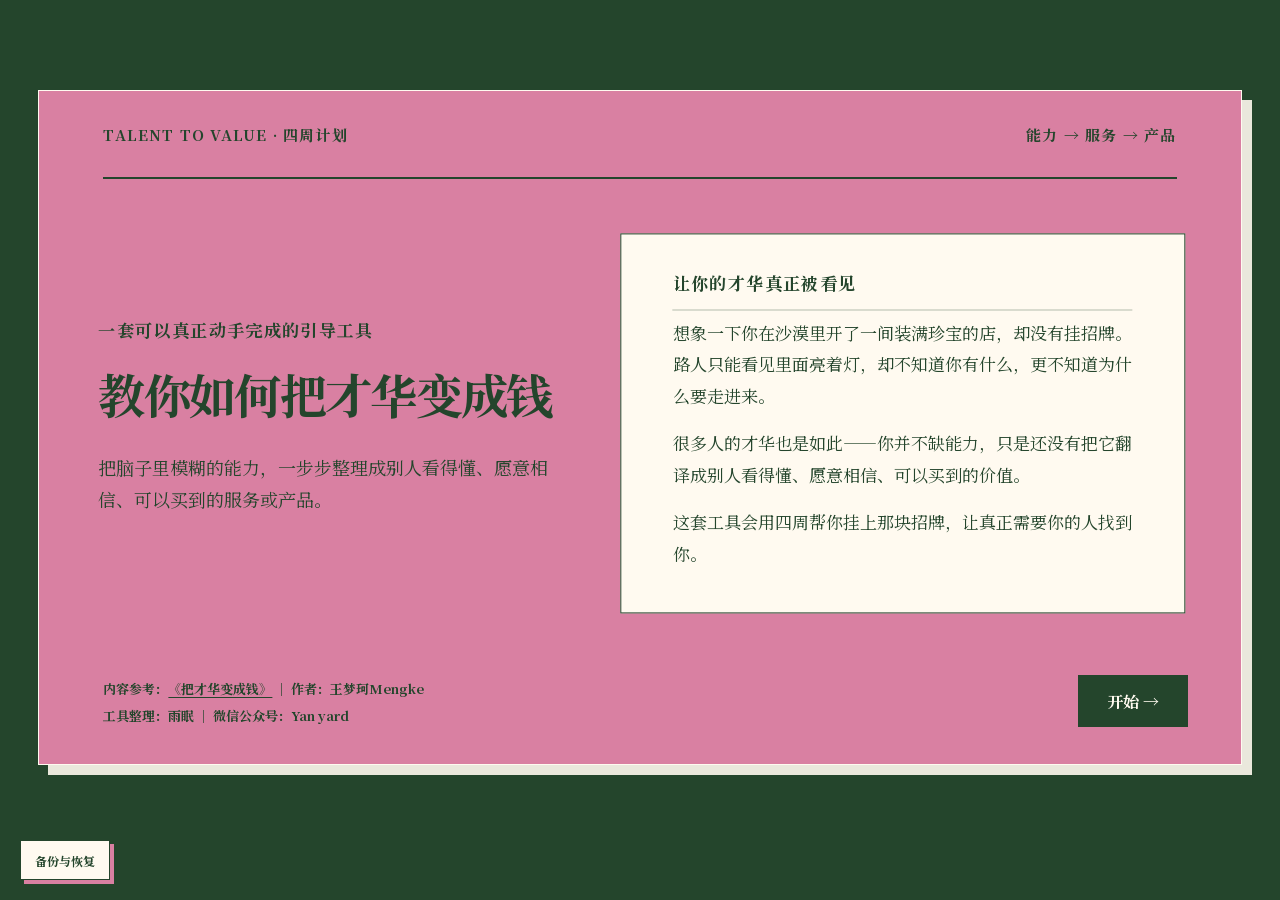
==== commit 27e72995: "Deploy homepage story card placement" ====
--- a/index.html
+++ b/index.html
@@ -1 +1 @@
-<!DOCTYPE html><html lang="zh-CN"><head><meta charSet="utf-8"/><meta name="viewport" content="width=device-width, initial-scale=1"/><link rel="stylesheet" href="/_next/static/chunks/0z2x9f8wakw7..css" data-precedence="next"/><link rel="stylesheet" href="/_next/static/chunks/0_oygz-51_uwl.css" data-precedence="next"/><link rel="preload" as="script" fetchPriority="low" href="/_next/static/chunks/0ht900cau6_ur.js"/><script src="/_next/static/chunks/0r8nt2o8muejo.js" async=""></script><script src="/_next/static/chunks/07lhk_q6pmm3r.js" async=""></script><script src="/_next/static/chunks/turbopack-05c8c~j12fn14.js" async=""></script><script src="/_next/static/chunks/0dbhjjzl8qfwv.js" async=""></script><script src="/_next/static/chunks/092~ae-s48lks.js" async=""></script><title>教你如何把才华变成钱</title><meta name="description" content="用 28 关想清楚：你能帮谁、别人为什么信你，以及怎样把能力变成可以购买的服务或产品。"/><meta property="og:title" content="教你如何把才华变成钱"/><meta property="og:description" content="28 关，一步一步把能力变成可以购买的服务或产品。"/><meta property="og:url" content="https://talent-to-value.github.io"/><meta property="og:image" content="https://talent-to-value.github.io/og.png"/><meta property="og:image:width" content="1730"/><meta property="og:image:height" content="909"/><meta property="og:image:alt" content="教你如何把才华变成钱"/><meta property="og:type" content="website"/><meta name="twitter:card" content="summary_large_image"/><meta name="twitter:title" content="教你如何把才华变成钱"/><meta name="twitter:description" content="28 关，一步一步把能力变成可以购买的服务或产品。"/><meta name="twitter:image" content="https://talent-to-value.github.io/og.png"/><link rel="icon" href="/favicon.png"/><script src="/_next/static/chunks/03~yq9q893hmn.js" noModule=""></script></head><body><div hidden=""><!--$--><!--/$--></div><main class="mvp-home" aria-busy="true"></main><!--$--><!--/$--><script src="/_next/static/chunks/0ht900cau6_ur.js" id="_R_" async=""></script><script>(self.__next_f=self.__next_f||[]).push([0])</script><script>self.__next_f.push([1,"1:\"$Sreact.fragment\"\n2:I[39756,[\"/_next/static/chunks/0dbhjjzl8qfwv.js\"],\"default\"]\n3:I[37457,[\"/_next/static/chunks/0dbhjjzl8qfwv.js\"],\"default\"]\n4:I[47257,[\"/_next/static/chunks/0dbhjjzl8qfwv.js\"],\"ClientPageRoot\"]\n5:I[31713,[\"/_next/static/chunks/0dbhjjzl8qfwv.js\",\"/_next/static/chunks/092~ae-s48lks.js\"],\"default\"]\n8:I[97367,[\"/_next/static/chunks/0dbhjjzl8qfwv.js\"],\"OutletBoundary\"]\n9:\"$Sreact.suspense\"\nb:I[97367,[\"/_next/static/chunks/0dbhjjzl8qfwv.js\"],\"ViewportBoundary\"]\nd:I[97367,[\"/_next/static/chunks/0dbhjjzl8qfwv.js\"],\"MetadataBoundary\"]\nf:I[68027,[\"/_next/static/chunks/0dbhjjzl8qfwv.js\"],\"default\",1]\n:HL[\"/_next/static/chunks/0z2x9f8wakw7..css\",\"style\"]\n:HL[\"/_next/static/chunks/0_oygz-51_uwl.css\",\"style\"]\n"])</script><script>self.__next_f.push([1,"0:{\"P\":null,\"c\":[\"\",\"\"],\"q\":\"\",\"i\":false,\"f\":[[[\"\",{\"children\":[\"__PAGE__\",{}]},\"$undefined\",\"$undefined\",16],[[\"$\",\"$1\",\"c\",{\"children\":[[[\"$\",\"link\",\"0\",{\"rel\":\"stylesheet\",\"href\":\"/_next/static/chunks/0z2x9f8wakw7..css\",\"precedence\":\"next\",\"crossOrigin\":\"$undefined\",\"nonce\":\"$undefined\"}],[\"$\",\"link\",\"1\",{\"rel\":\"stylesheet\",\"href\":\"/_next/static/chunks/0_oygz-51_uwl.css\",\"precedence\":\"next\",\"crossOrigin\":\"$undefined\",\"nonce\":\"$undefined\"}],[\"$\",\"script\",\"script-0\",{\"src\":\"/_next/static/chunks/0dbhjjzl8qfwv.js\",\"async\":true,\"nonce\":\"$undefined\"}]],[\"$\",\"html\",null,{\"lang\":\"zh-CN\",\"children\":[\"$\",\"body\",null,{\"children\":[\"$\",\"$L2\",null,{\"parallelRouterKey\":\"children\",\"error\":\"$undefined\",\"errorStyles\":\"$undefined\",\"errorScripts\":\"$undefined\",\"template\":[\"$\",\"$L3\",null,{}],\"templateStyles\":\"$undefined\",\"templateScripts\":\"$undefined\",\"notFound\":[[[\"$\",\"title\",null,{\"children\":\"404: This page could not be found.\"}],[\"$\",\"div\",null,{\"style\":{\"fontFamily\":\"system-ui,\\\"Segoe UI\\\",Roboto,Helvetica,Arial,sans-serif,\\\"Apple Color Emoji\\\",\\\"Segoe UI Emoji\\\"\",\"height\":\"100vh\",\"textAlign\":\"center\",\"display\":\"flex\",\"flexDirection\":\"column\",\"alignItems\":\"center\",\"justifyContent\":\"center\"},\"children\":[\"$\",\"div\",null,{\"children\":[[\"$\",\"style\",null,{\"dangerouslySetInnerHTML\":{\"__html\":\"body{color:#000;background:#fff;margin:0}.next-error-h1{border-right:1px solid rgba(0,0,0,.3)}@media (prefers-color-scheme:dark){body{color:#fff;background:#000}.next-error-h1{border-right:1px solid rgba(255,255,255,.3)}}\"}}],[\"$\",\"h1\",null,{\"className\":\"next-error-h1\",\"style\":{\"display\":\"inline-block\",\"margin\":\"0 20px 0 0\",\"padding\":\"0 23px 0 0\",\"fontSize\":24,\"fontWeight\":500,\"verticalAlign\":\"top\",\"lineHeight\":\"49px\"},\"children\":404}],[\"$\",\"div\",null,{\"style\":{\"display\":\"inline-block\"},\"children\":[\"$\",\"h2\",null,{\"style\":{\"fontSize\":14,\"fontWeight\":400,\"lineHeight\":\"49px\",\"margin\":0},\"children\":\"This page could not be found.\"}]}]]}]}]],[]],\"forbidden\":\"$undefined\",\"unauthorized\":\"$undefined\"}]}]}]]}],{\"children\":[[\"$\",\"$1\",\"c\",{\"children\":[[\"$\",\"$L4\",null,{\"Component\":\"$5\",\"serverProvidedParams\":{\"searchParams\":{},\"params\":{},\"promises\":[\"$@6\",\"$@7\"]}}],[[\"$\",\"script\",\"script-0\",{\"src\":\"/_next/static/chunks/092~ae-s48lks.js\",\"async\":true,\"nonce\":\"$undefined\"}]],[\"$\",\"$L8\",null,{\"children\":[\"$\",\"$9\",null,{\"name\":\"Next.MetadataOutlet\",\"children\":\"$@a\"}]}]]}],{},null,false,null]},null,false,null],[\"$\",\"$1\",\"h\",{\"children\":[null,[\"$\",\"$Lb\",null,{\"children\":\"$Lc\"}],[\"$\",\"div\",null,{\"hidden\":true,\"children\":[\"$\",\"$Ld\",null,{\"children\":[\"$\",\"$9\",null,{\"name\":\"Next.Metadata\",\"children\":\"$Le\"}]}]}],null]}],false]],\"m\":\"$undefined\",\"G\":[\"$f\",[[\"$\",\"link\",\"0\",{\"rel\":\"stylesheet\",\"href\":\"/_next/static/chunks/0z2x9f8wakw7..css\",\"precedence\":\"next\",\"crossOrigin\":\"$undefined\",\"nonce\":\"$undefined\"}],[\"$\",\"link\",\"1\",{\"rel\":\"stylesheet\",\"href\":\"/_next/static/chunks/0_oygz-51_uwl.css\",\"precedence\":\"next\",\"crossOrigin\":\"$undefined\",\"nonce\":\"$undefined\"}]]],\"S\":true,\"h\":null,\"s\":\"$undefined\",\"l\":\"$undefined\",\"p\":\"$undefined\",\"d\":\"$undefined\",\"b\":\"pnyUngnhigpc1BFzIXvF5\"}\n"])</script><script>self.__next_f.push([1,"6:{}\n7:\"$0:f:0:1:1:children:0:props:children:0:props:serverProvidedParams:params\"\n"])</script><script>self.__next_f.push([1,"c:[[\"$\",\"meta\",\"0\",{\"charSet\":\"utf-8\"}],[\"$\",\"meta\",\"1\",{\"name\":\"viewport\",\"content\":\"width=device-width, initial-scale=1\"}]]\n"])</script><script>self.__next_f.push([1,"10:I[27201,[\"/_next/static/chunks/0dbhjjzl8qfwv.js\"],\"IconMark\"]\na:null\ne:[[\"$\",\"title\",\"0\",{\"children\":\"教你如何把才华变成钱\"}],[\"$\",\"meta\",\"1\",{\"name\":\"description\",\"content\":\"用 28 关想清楚：你能帮谁、别人为什么信你，以及怎样把能力变成可以购买的服务或产品。\"}],[\"$\",\"meta\",\"2\",{\"property\":\"og:title\",\"content\":\"教你如何把才华变成钱\"}],[\"$\",\"meta\",\"3\",{\"property\":\"og:description\",\"content\":\"28 关，一步一步把能力变成可以购买的服务或产品。\"}],[\"$\",\"meta\",\"4\",{\"property\":\"og:url\",\"content\":\"https://talent-to-value.github.io\"}],[\"$\",\"meta\",\"5\",{\"property\":\"og:image\",\"content\":\"https://talent-to-value.github.io/og.png\"}],[\"$\",\"meta\",\"6\",{\"property\":\"og:image:width\",\"content\":\"1730\"}],[\"$\",\"meta\",\"7\",{\"property\":\"og:image:height\",\"content\":\"909\"}],[\"$\",\"meta\",\"8\",{\"property\":\"og:image:alt\",\"content\":\"教你如何把才华变成钱\"}],[\"$\",\"meta\",\"9\",{\"property\":\"og:type\",\"content\":\"website\"}],[\"$\",\"meta\",\"10\",{\"name\":\"twitter:card\",\"content\":\"summary_large_image\"}],[\"$\",\"meta\",\"11\",{\"name\":\"twitter:title\",\"content\":\"教你如何把才华变成钱\"}],[\"$\",\"meta\",\"12\",{\"name\":\"twitter:description\",\"content\":\"28 关，一步一步把能力变成可以购买的服务或产品。\"}],[\"$\",\"meta\",\"13\",{\"name\":\"twitter:image\",\"content\":\"https://talent-to-value.github.io/og.png\"}],[\"$\",\"link\",\"14\",{\"rel\":\"icon\",\"href\":\"/favicon.png\"}],[\"$\",\"$L10\",\"15\",{}]]\n"])</script></body></html>+<!DOCTYPE html><html lang="zh-CN"><head><meta charSet="utf-8"/><meta name="viewport" content="width=device-width, initial-scale=1"/><link rel="stylesheet" href="/_next/static/chunks/0z2x9f8wakw7..css" data-precedence="next"/><link rel="stylesheet" href="/_next/static/chunks/0yg.2_hpxii4h.css" data-precedence="next"/><link rel="preload" as="script" fetchPriority="low" href="/_next/static/chunks/0ht900cau6_ur.js"/><script src="/_next/static/chunks/0r8nt2o8muejo.js" async=""></script><script src="/_next/static/chunks/07lhk_q6pmm3r.js" async=""></script><script src="/_next/static/chunks/turbopack-05c8c~j12fn14.js" async=""></script><script src="/_next/static/chunks/0dbhjjzl8qfwv.js" async=""></script><script src="/_next/static/chunks/092~ae-s48lks.js" async=""></script><title>教你如何把才华变成钱</title><meta name="description" content="用 28 关想清楚：你能帮谁、别人为什么信你，以及怎样把能力变成可以购买的服务或产品。"/><meta property="og:title" content="教你如何把才华变成钱"/><meta property="og:description" content="28 关，一步一步把能力变成可以购买的服务或产品。"/><meta property="og:url" content="https://talent-to-value.github.io"/><meta property="og:image" content="https://talent-to-value.github.io/og.png"/><meta property="og:image:width" content="1730"/><meta property="og:image:height" content="909"/><meta property="og:image:alt" content="教你如何把才华变成钱"/><meta property="og:type" content="website"/><meta name="twitter:card" content="summary_large_image"/><meta name="twitter:title" content="教你如何把才华变成钱"/><meta name="twitter:description" content="28 关，一步一步把能力变成可以购买的服务或产品。"/><meta name="twitter:image" content="https://talent-to-value.github.io/og.png"/><link rel="icon" href="/favicon.png"/><script src="/_next/static/chunks/03~yq9q893hmn.js" noModule=""></script></head><body><div hidden=""><!--$--><!--/$--></div><main class="mvp-home" aria-busy="true"></main><!--$--><!--/$--><script src="/_next/static/chunks/0ht900cau6_ur.js" id="_R_" async=""></script><script>(self.__next_f=self.__next_f||[]).push([0])</script><script>self.__next_f.push([1,"1:\"$Sreact.fragment\"\n2:I[39756,[\"/_next/static/chunks/0dbhjjzl8qfwv.js\"],\"default\"]\n3:I[37457,[\"/_next/static/chunks/0dbhjjzl8qfwv.js\"],\"default\"]\n4:I[47257,[\"/_next/static/chunks/0dbhjjzl8qfwv.js\"],\"ClientPageRoot\"]\n5:I[31713,[\"/_next/static/chunks/0dbhjjzl8qfwv.js\",\"/_next/static/chunks/092~ae-s48lks.js\"],\"default\"]\n8:I[97367,[\"/_next/static/chunks/0dbhjjzl8qfwv.js\"],\"OutletBoundary\"]\n9:\"$Sreact.suspense\"\nb:I[97367,[\"/_next/static/chunks/0dbhjjzl8qfwv.js\"],\"ViewportBoundary\"]\nd:I[97367,[\"/_next/static/chunks/0dbhjjzl8qfwv.js\"],\"MetadataBoundary\"]\nf:I[68027,[\"/_next/static/chunks/0dbhjjzl8qfwv.js\"],\"default\",1]\n:HL[\"/_next/static/chunks/0z2x9f8wakw7..css\",\"style\"]\n:HL[\"/_next/static/chunks/0yg.2_hpxii4h.css\",\"style\"]\n"])</script><script>self.__next_f.push([1,"0:{\"P\":null,\"c\":[\"\",\"\"],\"q\":\"\",\"i\":false,\"f\":[[[\"\",{\"children\":[\"__PAGE__\",{}]},\"$undefined\",\"$undefined\",16],[[\"$\",\"$1\",\"c\",{\"children\":[[[\"$\",\"link\",\"0\",{\"rel\":\"stylesheet\",\"href\":\"/_next/static/chunks/0z2x9f8wakw7..css\",\"precedence\":\"next\",\"crossOrigin\":\"$undefined\",\"nonce\":\"$undefined\"}],[\"$\",\"link\",\"1\",{\"rel\":\"stylesheet\",\"href\":\"/_next/static/chunks/0yg.2_hpxii4h.css\",\"precedence\":\"next\",\"crossOrigin\":\"$undefined\",\"nonce\":\"$undefined\"}],[\"$\",\"script\",\"script-0\",{\"src\":\"/_next/static/chunks/0dbhjjzl8qfwv.js\",\"async\":true,\"nonce\":\"$undefined\"}]],[\"$\",\"html\",null,{\"lang\":\"zh-CN\",\"children\":[\"$\",\"body\",null,{\"children\":[\"$\",\"$L2\",null,{\"parallelRouterKey\":\"children\",\"error\":\"$undefined\",\"errorStyles\":\"$undefined\",\"errorScripts\":\"$undefined\",\"template\":[\"$\",\"$L3\",null,{}],\"templateStyles\":\"$undefined\",\"templateScripts\":\"$undefined\",\"notFound\":[[[\"$\",\"title\",null,{\"children\":\"404: This page could not be found.\"}],[\"$\",\"div\",null,{\"style\":{\"fontFamily\":\"system-ui,\\\"Segoe UI\\\",Roboto,Helvetica,Arial,sans-serif,\\\"Apple Color Emoji\\\",\\\"Segoe UI Emoji\\\"\",\"height\":\"100vh\",\"textAlign\":\"center\",\"display\":\"flex\",\"flexDirection\":\"column\",\"alignItems\":\"center\",\"justifyContent\":\"center\"},\"children\":[\"$\",\"div\",null,{\"children\":[[\"$\",\"style\",null,{\"dangerouslySetInnerHTML\":{\"__html\":\"body{color:#000;background:#fff;margin:0}.next-error-h1{border-right:1px solid rgba(0,0,0,.3)}@media (prefers-color-scheme:dark){body{color:#fff;background:#000}.next-error-h1{border-right:1px solid rgba(255,255,255,.3)}}\"}}],[\"$\",\"h1\",null,{\"className\":\"next-error-h1\",\"style\":{\"display\":\"inline-block\",\"margin\":\"0 20px 0 0\",\"padding\":\"0 23px 0 0\",\"fontSize\":24,\"fontWeight\":500,\"verticalAlign\":\"top\",\"lineHeight\":\"49px\"},\"children\":404}],[\"$\",\"div\",null,{\"style\":{\"display\":\"inline-block\"},\"children\":[\"$\",\"h2\",null,{\"style\":{\"fontSize\":14,\"fontWeight\":400,\"lineHeight\":\"49px\",\"margin\":0},\"children\":\"This page could not be found.\"}]}]]}]}]],[]],\"forbidden\":\"$undefined\",\"unauthorized\":\"$undefined\"}]}]}]]}],{\"children\":[[\"$\",\"$1\",\"c\",{\"children\":[[\"$\",\"$L4\",null,{\"Component\":\"$5\",\"serverProvidedParams\":{\"searchParams\":{},\"params\":{},\"promises\":[\"$@6\",\"$@7\"]}}],[[\"$\",\"script\",\"script-0\",{\"src\":\"/_next/static/chunks/092~ae-s48lks.js\",\"async\":true,\"nonce\":\"$undefined\"}]],[\"$\",\"$L8\",null,{\"children\":[\"$\",\"$9\",null,{\"name\":\"Next.MetadataOutlet\",\"children\":\"$@a\"}]}]]}],{},null,false,null]},null,false,null],[\"$\",\"$1\",\"h\",{\"children\":[null,[\"$\",\"$Lb\",null,{\"children\":\"$Lc\"}],[\"$\",\"div\",null,{\"hidden\":true,\"children\":[\"$\",\"$Ld\",null,{\"children\":[\"$\",\"$9\",null,{\"name\":\"Next.Metadata\",\"children\":\"$Le\"}]}]}],null]}],false]],\"m\":\"$undefined\",\"G\":[\"$f\",[[\"$\",\"link\",\"0\",{\"rel\":\"stylesheet\",\"href\":\"/_next/static/chunks/0z2x9f8wakw7..css\",\"precedence\":\"next\",\"crossOrigin\":\"$undefined\",\"nonce\":\"$undefined\"}],[\"$\",\"link\",\"1\",{\"rel\":\"stylesheet\",\"href\":\"/_next/static/chunks/0yg.2_hpxii4h.css\",\"precedence\":\"next\",\"crossOrigin\":\"$undefined\",\"nonce\":\"$undefined\"}]]],\"S\":true,\"h\":null,\"s\":\"$undefined\",\"l\":\"$undefined\",\"p\":\"$undefined\",\"d\":\"$undefined\",\"b\":\"qLFpnXDej2HLuBrQ7U-8b\"}\n"])</script><script>self.__next_f.push([1,"6:{}\n7:\"$0:f:0:1:1:children:0:props:children:0:props:serverProvidedParams:params\"\n"])</script><script>self.__next_f.push([1,"c:[[\"$\",\"meta\",\"0\",{\"charSet\":\"utf-8\"}],[\"$\",\"meta\",\"1\",{\"name\":\"viewport\",\"content\":\"width=device-width, initial-scale=1\"}]]\n"])</script><script>self.__next_f.push([1,"10:I[27201,[\"/_next/static/chunks/0dbhjjzl8qfwv.js\"],\"IconMark\"]\na:null\ne:[[\"$\",\"title\",\"0\",{\"children\":\"教你如何把才华变成钱\"}],[\"$\",\"meta\",\"1\",{\"name\":\"description\",\"content\":\"用 28 关想清楚：你能帮谁、别人为什么信你，以及怎样把能力变成可以购买的服务或产品。\"}],[\"$\",\"meta\",\"2\",{\"property\":\"og:title\",\"content\":\"教你如何把才华变成钱\"}],[\"$\",\"meta\",\"3\",{\"property\":\"og:description\",\"content\":\"28 关，一步一步把能力变成可以购买的服务或产品。\"}],[\"$\",\"meta\",\"4\",{\"property\":\"og:url\",\"content\":\"https://talent-to-value.github.io\"}],[\"$\",\"meta\",\"5\",{\"property\":\"og:image\",\"content\":\"https://talent-to-value.github.io/og.png\"}],[\"$\",\"meta\",\"6\",{\"property\":\"og:image:width\",\"content\":\"1730\"}],[\"$\",\"meta\",\"7\",{\"property\":\"og:image:height\",\"content\":\"909\"}],[\"$\",\"meta\",\"8\",{\"property\":\"og:image:alt\",\"content\":\"教你如何把才华变成钱\"}],[\"$\",\"meta\",\"9\",{\"property\":\"og:type\",\"content\":\"website\"}],[\"$\",\"meta\",\"10\",{\"name\":\"twitter:card\",\"content\":\"summary_large_image\"}],[\"$\",\"meta\",\"11\",{\"name\":\"twitter:title\",\"content\":\"教你如何把才华变成钱\"}],[\"$\",\"meta\",\"12\",{\"name\":\"twitter:description\",\"content\":\"28 关，一步一步把能力变成可以购买的服务或产品。\"}],[\"$\",\"meta\",\"13\",{\"name\":\"twitter:image\",\"content\":\"https://talent-to-value.github.io/og.png\"}],[\"$\",\"link\",\"14\",{\"rel\":\"icon\",\"href\":\"/favicon.png\"}],[\"$\",\"$L10\",\"15\",{}]]\n"])</script></body></html>
--- a/_next/static/chunks/0yg.2_hpxii4h.css
+++ b/_next/static/chunks/0yg.2_hpxii4h.css
@@ -0,0 +1 @@
+:root{--paper:#f4eedf;--paper-light:#fffaf0;--ink:#24452c;--muted:#696b61;--line:#c8c2b3;--pink:#d980a2;--pink-soft:#d980a2;--sans:-apple-system, BlinkMacSystemFont, "Segoe UI", "PingFang SC", "Hiragino Sans GB", "Microsoft YaHei", sans-serif;--serif:"Noto Serif SC", "Songti SC", "STSong", "Noto Serif CJK SC", Georgia, serif}*{box-sizing:border-box}html,body{min-height:100%}body{background:var(--paper);color:var(--ink);font-family:var(--sans);margin:0}button,textarea,input,select{font:inherit}button{color:inherit}button:not(:disabled){cursor:pointer}button:focus-visible,textarea:focus-visible,input:focus-visible,select:focus-visible{outline:3px solid var(--pink);outline-offset:3px}.sr-only{clip:rect(0, 0, 0, 0);white-space:nowrap;border:0;width:1px;height:1px;margin:-1px;padding:0;position:absolute;overflow:hidden}.mvp-home,.mvp-day{min-height:100dvh}.mvp-home{padding:42px}.editorial-home,.overview-frame{background:var(--paper-light);border:1px solid #24452c2e;width:min(1480px,100%);min-height:calc(100dvh - 84px);margin:0 auto;padding:0 clamp(28px,5vw,72px);box-shadow:0 18px 50px #2430271f}.home-hero-copy h1,.overview-heading h1,.day-content h1{font-family:var(--serif);letter-spacing:-.035em;margin:0;font-weight:600;line-height:1.2}.home-masthead{border-bottom:2px solid var(--ink);letter-spacing:.08em;justify-content:space-between;align-items:center;gap:24px;min-height:88px;font-family:ui-monospace,SFMono-Regular,Menlo,monospace;font-size:12px;font-weight:800;display:flex}.home-masthead button{min-height:44px;font:inherit;background:0 0;border:0;padding:0}.home-hero{grid-template-columns:minmax(0,.95fr) minmax(390px,1.05fr);align-items:center;gap:clamp(44px,7vw,100px);min-height:calc(100dvh - 260px);padding:clamp(54px,7vw,96px) 0;display:grid}.home-eyebrow,.home-card-label{letter-spacing:.08em;text-transform:uppercase;font-size:12px;font-weight:850;display:block}.home-eyebrow{color:#a74868;margin-bottom:24px}.home-hero-copy h1,.overview-heading h1{max-width:720px;font-size:clamp(38px,4.6vw,56px)}.home-hero-copy>p{max-width:610px;color:var(--muted);margin:28px 0 34px;font-size:18px;line-height:1.8}.home-hero-copy .main-button span{margin-left:18px}.home-question-card{background:var(--ink);color:var(--paper-light);padding:clamp(30px,4vw,54px)}.home-question-card .home-card-label{color:var(--pink)}.pain-list{border-top:1px solid #fffaf066;margin:28px 0 0;padding:0;list-style:none}.pain-list li{border-bottom:1px solid #fffaf040;padding:22px 0 22px 32px;font-size:17px;line-height:1.7;position:relative}.pain-list li:before{content:"•";color:var(--pink);font-size:22px;position:absolute;left:3px}.home-footer{border-top:2px solid var(--ink);justify-content:space-between;align-items:center;gap:24px;min-height:84px;font-size:13px;font-weight:750;display:flex}.home-source-footer{text-align:left;flex-direction:column;justify-content:flex-start;align-items:flex-start;gap:7px;width:min(680px,100% - 190px);min-height:52px;padding:0;font-size:13px;font-weight:800;line-height:1.55;display:flex;position:absolute;bottom:34px;left:0}.home-source-footer p{margin:0}.home-source-footer a{color:inherit;text-underline-offset:3px}.home-shell{background:var(--ink)}.home-shell .editorial-home{border-color:var(--paper-light);background:var(--pink-soft);font-family:var(--serif);box-shadow:10px 10px #fffaf0e6}.home-shell .home-hero{min-height:calc(100dvh - 173px);padding-bottom:clamp(118px,9vw,142px);position:relative}.home-shell .home-hero-copy{flex-direction:column;align-self:stretch;padding:clamp(24px,4vw,54px) 0;display:flex}.home-shell .home-eyebrow{color:var(--ink);margin-top:auto;font-size:17px}.home-shell .home-hero-copy>p{color:var(--ink)}.home-shell .home-masthead{font-family:var(--serif);font-size:15px}.home-shell .home-start-button{position:absolute;bottom:34px;right:0}.home-shell .home-question-card{border:1px solid var(--ink);background:var(--paper-light);color:var(--ink);flex-direction:column;display:flex}.home-shell .home-question-card .home-card-label{color:var(--ink);border-bottom:1px solid #24452c59;padding-bottom:14px;font-size:17px;font-weight:900}.home-story-copy{gap:22px;margin:auto 0;font-size:19px;line-height:1.85;display:grid}.home-story-copy p{margin:0}.home-shell .pain-list{border-top-color:#24452c66;width:100%;margin:auto 0}.home-shell .pain-list li{border-bottom-color:#24452c40;font-size:19px}.home-shell .pain-list li:before{content:"";background:var(--pink);border-radius:50%;width:8px;height:8px;top:50%;left:16px;transform:translate(-50%,-50%)}@media (min-width:1101px){.home-shell{padding:10dvh 3vw 15dvh}.home-shell .editorial-home{width:100%;height:75dvh;min-height:75dvh}.home-shell .home-hero{height:calc(75dvh - 89px);min-height:calc(75dvh - 89px);padding-top:40px;padding-bottom:100px}.home-shell .home-hero-copy{text-align:left;align-items:flex-start;transform:translate(-5px,-86px)}.home-shell .home-hero-copy h1{white-space:nowrap;font-size:clamp(38px,3.7vw,54px)}.home-shell .home-question-card{width:calc(100% + 48px);min-height:clamp(340px,45.7vh,380px);transform:translate(clamp(-46px,-3.1vw,-28px),clamp(-22px,-2.4vh,-14px))}.home-shell .home-start-button{transform:translate(11px,-4px)}}@media (min-width:1400px){.home-shell .pain-list li{white-space:nowrap}}@media (min-width:1101px) and (max-height:900px){.home-shell .home-hero{padding-top:24px;padding-bottom:78px}.home-shell .home-question-card{padding-top:36px;padding-bottom:36px}.home-shell .pain-list li{padding-top:18px;padding-bottom:18px}.home-shell .home-story-copy{gap:16px;font-size:17px}}.main-button{border:1px solid var(--ink);background:var(--ink);min-height:52px;color:var(--paper-light);border-radius:0;padding:0 28px;font-weight:700}.main-button:disabled{cursor:not-allowed;opacity:.35}.home-actions{align-items:center;gap:20px;display:flex}.text-button{background:0 0;border:0;border-bottom:1px solid;min-height:48px;padding:0;font-weight:700}.back-link,.day-header button{background:0 0;border:0;min-height:44px;padding:0;font-weight:650}.overview-frame{padding-bottom:54px}.overview-heading{padding:54px 0 38px;display:block}.overview-copy{max-width:650px;color:var(--muted);margin:0;font-size:17px;line-height:1.75}.stage-card-grid{grid-template-columns:repeat(4,minmax(0,1fr));gap:22px;display:grid}.stage-card{border:2px solid var(--ink);min-height:340px;box-shadow:7px 7px 0 var(--ink);flex-direction:column;padding:28px;display:flex;transform:translate(-2px,-2px)}.stage-card-1,.stage-card-4{background:var(--ink);color:var(--paper-light)}.stage-card-2{background:var(--pink-soft)}.stage-card-3{background:var(--paper-light)}.stage-card-top{justify-content:space-between;gap:16px;font-family:ui-monospace,SFMono-Regular,Menlo,monospace;font-weight:850;display:flex}.stage-card h2{font-family:var(--serif);margin:48px 0 14px;font-size:29px;font-weight:600}.stage-card>p{margin:0;font-size:15px;line-height:1.65}.stage-card-output{border-top:1px solid;margin-top:auto;padding-top:22px;font-size:13px;font-weight:700;line-height:1.6}.stage-card-progress{opacity:.72;margin-top:14px;font-family:ui-monospace,SFMono-Regular,Menlo,monospace;font-size:12px}.overview-actions{justify-content:space-between;align-items:center;gap:32px;padding:30px 0 0;display:flex}.overview-actions-only{justify-content:flex-end}.week-start-card{min-height:620px}.overview-actions strong{margin-top:8px;font-size:18px;display:block}.mvp-day{background:#eee6d6;grid-template-columns:286px minmax(0,1fr);display:grid}.day-sidebar{background:var(--ink);height:100dvh;color:var(--paper-light);position:sticky;top:0;overflow-y:auto}.day-sidebar>header{border-bottom:1px solid #fffaf042;flex-wrap:wrap;justify-content:space-between;align-items:flex-start;gap:12px;min-height:92px;padding:22px 20px 16px;display:flex}.day-sidebar>header button{color:inherit;text-align:left;font-family:var(--serif);background:0 0;border:0;padding:0;font-size:17px;font-weight:650;line-height:1.4}.day-sidebar>header>span{color:var(--pink);text-align:right;flex:none;font-size:11px;font-weight:850;line-height:1.4}.day-sidebar>header .sidebar-backup-button,.day-sidebar>header .sidebar-about-button{color:var(--pink);font-family:var(--sans);white-space:nowrap;flex:calc(50% - 6px);font-size:11px;font-weight:800}.data-safety-trigger{z-index:24;border:1px solid var(--ink);background:var(--paper-light);min-height:40px;color:var(--ink);box-shadow:4px 4px 0 var(--pink);padding:0 14px;font-size:12px;font-weight:800;position:fixed;bottom:20px;left:20px}.sidebar-progress{background:#fffaf029;height:3px}.sidebar-progress span{background:var(--pink-soft);height:100%;display:block}.day-sidebar nav{padding:14px 12px 36px}.sidebar-stage{margin-bottom:18px}.sidebar-stage h2{color:#fffaf0b8;letter-spacing:.04em;gap:10px;margin:0;padding:8px 8px 10px;font-size:12px;display:flex}.sidebar-stage h2 span{color:var(--pink);white-space:nowrap}.sidebar-stage button{color:#fffaf0c7;text-align:left;background:0 0;border:0;border-bottom:1px solid #fffaf01f;grid-template-columns:28px minmax(0,1fr) auto;align-items:center;gap:7px;width:100%;min-height:54px;padding:9px 8px;display:grid}.sidebar-stage button>span{color:var(--pink);font-size:11px;font-weight:850}.sidebar-stage button strong{text-overflow:ellipsis;white-space:nowrap;font-size:12px;font-weight:650;line-height:1.35;overflow:hidden}.sidebar-stage button small{color:#fffaf080;font-size:10px}.sidebar-stage button:hover,.sidebar-stage button.is-current{color:var(--paper-light);background:#fffaf01f}.sidebar-stage button.is-current{box-shadow:inset 3px 0 0 var(--pink)}.sidebar-stage button.is-complete small{color:#b9d9b8}.sidebar-stage button.is-partial small{color:var(--pink)}.sidebar-stage .sidebar-stage-heading{color:#fffaf0b8;border-bottom:0;grid-template-columns:none;align-items:baseline;gap:10px;min-height:0;padding:8px 8px 10px;display:flex}.sidebar-stage .sidebar-stage-heading>span{color:var(--pink);letter-spacing:.04em;white-space:nowrap;font-size:12px}.sidebar-stage .sidebar-stage-heading>strong{color:inherit;letter-spacing:.04em;white-space:normal;font-size:12px;font-weight:700;overflow:visible}.sidebar-stage .sidebar-stage-heading:hover{color:var(--paper-light);background:#fffaf014}.day-workspace{min-width:0}.day-header{z-index:20;border-bottom:1px solid var(--line);-webkit-backdrop-filter:blur(12px);backdrop-filter:blur(12px);background:#f4eedff5;grid-template-columns:1fr auto;align-items:center;gap:28px;height:68px;padding:0 28px;font-size:13px;font-weight:750;display:grid;position:sticky;top:0}.day-brand{font-family:var(--serif);justify-self:start;font-size:16px}.mobile-menu-button{display:none}.day-progress{z-index:19;background:#24452c1f;height:5px;position:sticky;top:68px}.day-progress span{background:var(--pink-soft);height:100%;display:block}.day-scroll{width:min(1040px,100% - 56px);margin:0 auto;padding:24px 0 100px}.day-sheet{background:var(--paper-light);border:1px solid #24452c59}.day-orientation{padding:24px 30px}.day-kicker-row{color:#a74868;letter-spacing:.07em;justify-content:space-between;align-items:center;gap:18px;font-size:12px;font-weight:850;display:flex}.day-kicker-row strong{background:var(--pink-soft);color:var(--ink);padding:5px 9px;font-size:11px}.day-orientation>h1{max-width:760px;font-family:var(--serif);letter-spacing:-.035em;margin:10px 0 18px;font-size:clamp(29px,3.2vw,38px);font-weight:600;line-height:1.2}.day-orientation-7>h1{white-space:nowrap;max-width:none;font-size:clamp(27px,2.8vw,34px)}.day-orientation-copy{background:var(--pink-soft);padding:16px 18px;display:block}.day-orientation-copy p{color:var(--ink);margin:0;font-size:14px;font-weight:700;line-height:1.7}.day-orientation-copy strong{border-top:1px solid #24452c73;margin-top:10px;padding-top:10px;font-size:13px;line-height:1.55;display:block}.day-why{border-top:1px solid var(--ink);grid-template-columns:148px 1fr;gap:30px;padding:22px 0;display:grid}.day-why>span,.day-result>span,.question-label,.carry-card>span,.example-card>span{letter-spacing:.07em;font-size:11px;font-weight:850}.day-why p{color:var(--muted);margin:0;font-size:15px;line-height:1.8}.day-result{background:var(--pink-soft);grid-template-columns:148px 1fr;align-items:start;gap:30px;padding:18px 20px;display:grid}.day-result strong{font-size:14px;line-height:1.65}.day-content{border-top:1px solid #24452c59;width:100%;margin:0;padding:clamp(28px,4vw,44px)}.single-day-form{gap:34px;display:grid}.single-task-block{grid-template-columns:44px minmax(0,1fr);gap:20px;display:grid}.single-task-block+.single-task-block{border-top:2px solid var(--ink);padding-top:34px}.task-number{color:#a74868;padding-top:6px;font-size:12px;font-weight:900}.single-task-block h2{font-family:var(--serif);margin:0;font-size:clamp(24px,3vw,32px);font-weight:650;line-height:1.25}.single-task-block h2+p{border-left:5px solid var(--pink);background:var(--pink-soft);color:var(--ink);margin:12px 0 0;padding:11px 14px;font-size:15px;line-height:1.7}.single-task-block textarea,.single-task-block input[type=text]{margin-top:16px}.single-task-block textarea{min-height:150px}.single-day-submit{border-top:2px solid var(--ink);justify-content:space-between;align-items:center;gap:24px;padding-top:24px;display:flex}.single-day-submit p{color:var(--muted);margin:0;font-size:13px;line-height:1.6}.third-week-backup-actions{justify-content:flex-end}.third-week-backup-actions .secondary-button{min-height:52px}.worksheet-help{border-top:1px solid var(--line);border-bottom:1px solid var(--line);margin-top:18px}.worksheet-help+.worksheet-help{margin-top:-1px}.worksheet-help summary{cursor:pointer;min-height:48px;padding:14px 2px;font-size:14px;font-weight:800;line-height:1.4}.worksheet-help>p,.worksheet-help>ul{color:var(--muted);margin:0 0 18px;font-size:14px;line-height:1.75}.worksheet-help>ul{padding-left:20px}.worksheet-help textarea{min-height:132px;margin:0 0 16px}.work-title-list{gap:10px;margin-top:18px;display:grid}.work-title-row{grid-template-columns:42px minmax(0,1fr) auto;align-items:center;gap:10px;display:grid}.work-title-row>span{color:#a74868;font-size:12px;font-weight:900}.day-content .work-title-row input[type=text]{min-height:54px;margin:0;padding:12px 15px;font-size:16px}.delete-work-button{border:1px solid var(--ink);background:var(--paper);color:#9b365b;min-height:54px;padding:0 16px;font-weight:800}.task-purpose-box{border-left:6px solid var(--ink);background:var(--pink-soft);font-family:var(--serif);margin-top:14px;padding:17px 20px;font-size:19px;font-weight:700;line-height:1.65}.add-work-button{border:1px solid var(--ink);background:var(--pink-soft);min-height:48px;color:var(--ink);margin:12px 0 0 52px;padding:0 18px;font-weight:800}.add-work-button span{margin-right:4px;font-size:20px;line-height:1}.work-example-list,.result-examples>div{gap:10px;margin:0 0 18px;display:grid}.work-example-list p,.result-examples p{border-left:4px solid var(--pink);background:var(--paper);margin:0;padding:14px 16px}.work-example-list strong,.work-example-list span,.result-examples strong,.result-examples span{display:block}.work-example-list span,.result-examples span{color:var(--muted);margin-top:5px;font-size:14px;line-height:1.65}.result-writing-guide{border:1px solid var(--ink);background:var(--paper);margin-top:16px;padding:20px}.result-writing-guide>p{font-family:var(--serif);margin:0 0 18px;font-size:20px;line-height:1.65}.result-writing-guide>strong{margin-bottom:10px;display:block}.result-writing-guide ul{margin:0;padding-left:22px}.result-writing-guide li{margin-top:8px;line-height:1.75}.work-evidence-list,.result-work-list{gap:14px;margin-top:18px;display:grid}.work-evidence-row,.result-work-card{border:1px solid var(--ink);background:var(--paper);padding:20px}.work-evidence-row>header{grid-template-columns:34px minmax(0,1fr);align-items:baseline;gap:10px;display:grid}.work-evidence-row>header span{color:#a74868;font-size:12px;font-weight:900}.work-evidence-row h3,.result-work-card h3{overflow-wrap:anywhere;font-family:var(--serif);margin:0;font-size:22px;line-height:1.4}.work-evidence-fields{grid-template-columns:1fr;gap:12px;margin-top:16px;display:grid}.work-evidence-fields label>span,.result-work-card>label{font-size:13px;font-weight:850;display:block}.day-content .work-evidence-fields textarea{background:var(--paper-light);min-height:92px;margin:8px 0 0;padding:12px 14px;font-size:16px;line-height:1.7}.discard-work-button{color:#9b365b;background:0 0;border:0;border-bottom:1px solid;margin-top:14px;padding:6px 0;font-size:13px;font-weight:800}.work-evidence-row.is-discarded{color:#8c8a82;background:#e8e4da;border-color:#aaa89f}.work-evidence-row.is-discarded h3,.work-evidence-row.is-discarded .work-evidence-fields{text-decoration:line-through}.work-evidence-row.is-discarded .work-evidence-fields{opacity:.55}.result-work-card h3{border-bottom:1px solid var(--ink);padding-bottom:14px}.result-work-card ul{margin:16px 0 20px;padding-left:20px}.result-work-card li{color:var(--muted);margin-top:8px;line-height:1.65}.result-work-card li strong{color:var(--ink)}.day-content .result-work-card textarea{background:var(--paper-light);min-height:120px;margin-top:8px}.feedback-guidance-list{counter-reset:feedback-guide;gap:10px;margin:18px 0 0;padding:0;list-style:none;display:grid}.feedback-purpose{border-left:6px solid var(--pink);background:var(--pink-soft);font-family:var(--serif);margin:12px 0 16px;padding:16px 18px;font-size:18px;font-weight:700;line-height:1.7}.key-explanation{font-size:19px;line-height:1.75}.feedback-guidance-list li{border:1px solid var(--ink);background:var(--paper);counter-increment:feedback-guide;padding:16px 18px 16px 54px;position:relative}.feedback-guidance-list li:before{content:counter(feedback-guide, decimal-leading-zero);color:#a74868;font-size:12px;font-weight:900;position:absolute;top:18px;left:18px}.feedback-guidance-list strong,.feedback-guidance-list span{display:block}.feedback-guidance-list span{color:var(--muted);margin-top:6px;font-size:14px;line-height:1.7}.feedback-empty-guide{border-left:6px solid var(--pink);background:var(--pink-soft);margin-top:18px;padding:20px}.feedback-empty-guide h3{font-family:var(--serif);margin:0;font-size:21px}.feedback-empty-guide ul{margin:14px 0 0;padding-left:20px}.feedback-empty-guide li{margin-top:8px;line-height:1.75}.feedback-entry-list,.cognition-entry-list{gap:12px;margin-top:18px;display:grid}.feedback-entry-row{border:1px solid var(--ink);background:var(--paper);grid-template-columns:minmax(200px,.38fr) minmax(0,.62fr);gap:14px;padding:16px;display:grid}.feedback-entry-row label>span{margin-bottom:8px;font-size:13px;font-weight:850;display:block}.feedback-entry-row select,.cognition-entry-row select{border:1px solid var(--ink);background:var(--paper-light);width:100%;min-height:54px;color:var(--ink);border-radius:0;padding:10px 42px 10px 14px}.day-content .feedback-entry-row textarea{min-height:74px;margin:0;padding:12px 14px;font-size:15px}.linked-add-button{border:1px solid var(--ink);background:var(--pink-soft);min-height:48px;color:var(--ink);margin-top:12px;padding:0 18px;font-weight:800}.linked-add-button span{margin-right:4px;font-size:20px}.feedback-submit-actions{justify-content:space-between}.feedback-submit-actions .main-button:disabled{cursor:not-allowed;opacity:.42}.cognition-intro-panel{background:var(--pink-soft);margin-top:18px;padding:22px 24px}.cognition-intro-panel .key-explanation{color:var(--ink);background:0 0;border:0;margin:0;padding:0;font-size:19px;font-weight:750;line-height:1.8}.cognition-formula{border:1px solid var(--ink);background:var(--pink-soft);font-family:var(--serif);margin-top:18px;padding:18px 20px;font-size:22px;font-weight:700;line-height:1.5}.cognition-formula span{font-family:var(--sans);font-size:inherit;margin-right:8px;font-weight:850}.cognition-formula strong{font-weight:800}.cognition-formula.compact-formula{font-size:22px}.cognition-intro-panel .cognition-formula{background:0 0;border:0;border-top:1px solid #24452ca6;padding:18px 0 0}.example-section-title{font-family:var(--serif);margin:26px 0 12px;font-size:22px}.cognition-example-list{grid-template-columns:1fr;gap:14px;display:grid}.cognition-example-list article{border:1px solid var(--ink);background:var(--paper);padding:18px}.cognition-example-list h4{font-family:var(--serif);margin:0 0 14px;font-size:20px}.cognition-example-list p{margin:10px 0 0;padding:16px 18px;font-size:16px;line-height:1.85}.negative-example{color:var(--muted);background:#696b611f}.positive-example{border-left:5px solid var(--pink);background:var(--paper-light)}.cognition-entry-row{border:1px solid var(--ink);background:var(--paper);grid-template-columns:minmax(180px,.32fr) auto minmax(0,.68fr);align-items:start;gap:10px;padding:16px;display:grid}.cognition-entry-row>span{font-family:var(--serif);padding-top:14px;font-size:20px;font-weight:700}.day-content .cognition-entry-row textarea{min-height:110px;margin:0;padding:12px 14px;font-size:17px;line-height:1.75}.blank-day-form{place-items:center;min-height:320px;display:grid}.current-problem-panel{border-left:7px solid var(--pink);background:var(--pink-soft);grid-template-columns:max-content minmax(0,1fr);align-items:center;gap:18px;padding:20px 24px;display:grid}.current-problem-panel span{font-size:14px;font-weight:850}.current-problem-panel strong{font-family:var(--serif);font-size:21px;line-height:1.55}.representative-page-intro{border-left:7px solid var(--pink);background:var(--pink-soft);padding:22px 24px}.representative-page-intro h2{font-family:var(--serif);margin:0;font-size:25px}.representative-page-intro p{margin:12px 0 0;font-size:20px;line-height:1.75}.representative-page-intro+.representative-selection-block{margin-top:16px}.representative-day-form .trust-boundary-block{margin-top:22px;padding-top:44px}.representative-selected-problem{border-left:6px solid var(--pink);background:var(--pink-soft);margin:16px 0 14px;padding:18px 20px}.representative-selected-problem span,.representative-selected-problem strong{display:block}.representative-selected-problem span{font-size:17px;font-weight:850}.representative-selected-problem strong{font-family:var(--serif);margin-top:8px;font-size:22px;line-height:1.55}.representative-picker-list{gap:12px;margin-top:18px;display:grid}.representative-picker-list>article{border:1px solid var(--ink);background:var(--paper)}.representative-picker-list>article.is-selected{box-shadow:5px 5px 0 var(--pink)}.representative-select-button{background:var(--paper-light);width:100%;min-height:66px;color:var(--ink);text-align:left;border:0;grid-template-columns:30px minmax(0,1fr) max-content;align-items:center;gap:10px;padding:13px 16px;display:grid}.is-selected>.representative-select-button{background:var(--pink-soft)}.representative-select-button>span{font-size:21px;font-weight:900}.representative-select-button>strong{font-family:var(--serif);font-size:20px;line-height:1.45}.representative-select-button>small{font-size:12px;font-weight:850}.representative-select-button:disabled{cursor:not-allowed;opacity:.48}.representative-detail-panel{border-top:1px solid var(--ink)}.representative-detail-panel summary{cursor:pointer;padding:13px 16px;font-size:14px;font-weight:850;list-style:none}.representative-detail-panel summary:before{content:"＋";margin-right:8px}.representative-detail-panel[open] summary:before{content:"−"}.representative-detail-panel>div{gap:12px;padding:0 16px 16px;display:grid}.representative-detail-panel label>span{margin-bottom:7px;font-size:13px;font-weight:850;display:block}.day-content .representative-detail-panel textarea{background:var(--paper-light);min-height:78px;margin:0;padding:12px 14px;font-size:16px;line-height:1.7}.representative-choice-list{grid-template-columns:repeat(2,minmax(0,1fr));gap:10px;margin-top:18px;display:grid}.representative-choice-list button{border:1px solid var(--ink);background:var(--paper-light);text-align:left;grid-template-columns:28px minmax(0,1fr);align-items:center;gap:8px;min-height:62px;padding:12px 16px;display:grid}.representative-choice-list button.is-selected{background:var(--pink-soft);box-shadow:4px 4px 0 var(--ink)}.representative-choice-list button:disabled{cursor:not-allowed;opacity:.38}.representative-choice-list button>span{font-size:20px;font-weight:900}.representative-work-list{gap:14px;margin-top:18px;display:grid}.representative-work-list article{border:1px solid var(--ink);background:var(--paper);padding:20px}.representative-work-list h3{border-bottom:1px solid var(--ink);font-family:var(--serif);gap:12px;margin:0 0 16px;padding-bottom:12px;font-size:22px;display:flex}.representative-work-list h3 span{color:#a74868;font-family:var(--sans);font-size:12px}.representative-work-list label{grid-template-columns:150px minmax(0,1fr);align-items:start;gap:14px;margin-top:12px;display:grid}.representative-work-list label>span{padding-top:14px;font-size:14px;font-weight:850}.day-content .representative-work-list textarea{background:var(--paper-light);min-height:74px;margin:0;padding:12px 14px;font-size:15px}.boundary-example{border-left:5px solid var(--pink);background:var(--paper);color:var(--muted);margin:12px 0 18px;padding:14px 16px;line-height:1.7}.boundary-fields{grid-template-columns:repeat(2,minmax(0,1fr));gap:12px;display:grid}.boundary-fields label{border:1px solid var(--ink);background:var(--paper);padding:16px}.boundary-fields label>span{font-family:var(--serif);margin-bottom:10px;font-size:20px;font-weight:700;display:block}.day-content .boundary-fields textarea{background:var(--paper-light);min-height:74px;margin:0;padding:12px 14px;font-size:15px}.trust-generate-action{justify-content:center;padding:28px 0 4px;display:flex}.trust-generate-action .main-button:disabled{cursor:not-allowed;opacity:.4}.trust-page-result{border:2px solid var(--ink);background:var(--pink-soft);margin-top:22px;padding:26px;position:relative}.trust-page-result h2{font-family:var(--serif);margin:0 0 16px;font-size:30px}.day-content .trust-page-result textarea{background:var(--paper-light);min-height:180px;margin:0;padding:18px;font-size:17px;line-height:1.85}.trust-page-result>span{text-align:right;margin-top:8px;font-size:12px;font-weight:800;display:block}.merged-day-form{text-align:center;place-content:center;gap:22px;min-height:320px;display:grid}.merged-day-form>p{font-family:var(--serif);margin:0;font-size:24px}.merged-day-form>div{justify-content:center;gap:12px;display:flex}.content-writing-heading h2{letter-spacing:-.025em;white-space:nowrap;margin-bottom:4px;font-size:clamp(23px,2.4vw,28px)}.content-title-formula{border:1px solid var(--ink);background:var(--pink-soft);margin-top:20px;padding:18px 20px;font-size:18px;line-height:1.6}.content-title-formula span,.content-title-formula strong{display:block}.content-title-formula strong{font-family:var(--serif);margin-top:5px;font-size:23px}.content-title-examples{gap:9px;margin:14px 0 0;padding:0;list-style:none;display:grid}.content-title-examples li{border-left:5px solid var(--pink);background:var(--paper);padding:14px 16px;font-size:16px;line-height:1.7}.content-title-examples span{color:#a74868;margin-right:12px;font-size:12px;font-weight:900}.content-title-input{margin-top:16px;display:block}.content-title-input>span{margin-bottom:9px;font-size:14px;font-weight:850;display:block}.day-content .content-title-input input{border:1px solid var(--ink);background:var(--paper-light);width:100%;min-height:58px;color:var(--ink);margin:0;padding:13px 16px;font-size:17px}.content-title-section h2,.content-draft-section h2{font-size:28px}.content-draft-section .content-word-guide{border-left-width:4px;width:fit-content;margin-top:12px;padding:8px 12px;font-size:14px;font-weight:800}.content-paragraph-list{gap:14px;margin-top:18px;display:grid}.content-paragraph-list label{border:1px solid var(--ink);background:var(--paper);padding:18px}.content-merged-section>div{min-width:0}.day-content .content-merged-editor{background:var(--paper-light);min-height:340px;color:var(--ink);-webkit-text-fill-color:var(--ink);margin-top:18px;padding:20px;font-size:17px;line-height:1.9}.content-ai-polish-note{color:var(--muted);margin-top:9px;font-size:13px;line-height:1.6;display:block}.content-paragraph-list label>span{font-family:var(--serif);margin-bottom:10px;font-size:20px;font-weight:700;display:block}.day-content .content-paragraph-list textarea{background:var(--paper-light);min-height:150px;margin:0;padding:14px 16px;font-size:16px;line-height:1.75}.day-twenty-audit-form .single-task-block>div{min-width:0}.audit-purpose-section>div>p,.audit-usage-section>div>p{max-width:780px;color:var(--muted);margin:12px 0 0;font-size:17px;line-height:1.8}.audit-purpose-section>div>p{width:100%;max-width:none}.audit-check-list{gap:10px;margin-top:22px;display:grid}.audit-check-list>div{border:1px solid var(--ink);background:var(--paper);grid-template-columns:42px minmax(0,1fr);align-items:center;gap:12px;min-height:62px;padding:13px 18px;display:grid}.audit-check-list span{color:#a74868;font-size:12px;font-weight:900}.audit-check-list strong{font-family:var(--serif);font-size:19px;line-height:1.45}.audit-purpose-section .audit-purpose-result{border-left:6px solid var(--pink);background:var(--paper);max-width:none;color:var(--ink);font-family:var(--serif);margin-top:18px;padding:17px 20px;font-size:19px;font-weight:700}.day-twenty-one-form{gap:22px;display:grid}.day-twenty-one-intro{border-left:7px solid var(--pink);background:var(--pink-soft);font-family:var(--serif);padding:30px 32px;font-size:clamp(20px,2.1vw,25px);font-weight:650;line-height:1.8}.day-twenty-one-feedback{border:1px solid var(--ink);background:var(--paper)}.day-twenty-one-feedback summary{cursor:pointer;font-family:var(--serif);padding:20px 24px;font-size:21px;font-weight:800}.day-twenty-one-feedback[open] summary{border-bottom:1px solid var(--ink)}.day-twenty-one-feedback ul{margin:0;padding:22px 28px 24px 48px}.day-twenty-one-feedback li{margin-top:10px;font-size:17px;line-height:1.75}.day-twenty-one-feedback li:first-child{margin-top:0}.day-twenty-one-followup{border-left:5px solid var(--pink);background:var(--paper);margin:0;padding:18px 22px;font-size:17px;font-weight:750;line-height:1.7}.fourth-week-form .single-task-block>div{min-width:0}.day-twenty-four-form{gap:22px}.day-twenty-four-intro h2,.day-twenty-four-field h2{font-family:var(--serif);margin:0;font-size:clamp(24px,3vw,32px);font-weight:650;line-height:1.25}.day-twenty-four-intro>p{border-left:5px solid var(--pink);background:var(--pink-soft);margin:12px 0 0;padding:14px 18px;font-size:15px;line-height:1.7}.day-twenty-four-field{border:1px solid var(--ink);background:var(--paper);padding:24px}.day-twenty-four-field:nth-of-type(3){background:var(--paper-light)}.day-content .day-twenty-four-field textarea{min-height:110px;margin-top:16px}.compact-note{color:var(--muted);margin:12px 0 0;font-size:15px;line-height:1.75}.carried-summary,.current-offer-strip{border:1px solid var(--ink);background:var(--paper-light);grid-template-columns:190px minmax(0,1fr);margin-top:20px;display:grid}.carried-summary>span,.carried-summary>strong,.current-offer-strip>span,.current-offer-strip>strong{padding:15px 18px;line-height:1.65}.carried-summary>span,.current-offer-strip>span{background:var(--ink);color:var(--paper-light);font-size:13px;font-weight:850}.carried-summary>strong,.current-offer-strip>strong{overflow-wrap:anywhere;font-family:var(--serif);font-size:18px}.carried-summary>span:nth-of-type(2),.carried-summary>strong:nth-of-type(2){border-top:1px solid var(--ink)}.compact-line-editor{gap:10px;margin-top:18px;display:grid}.compact-line-row{border:1px solid var(--ink);background:var(--paper-light);grid-template-columns:34px minmax(0,1fr) 42px;align-items:stretch;display:grid}.compact-line-row>span{background:var(--pink-soft);color:#a74868;place-items:center;font-size:11px;font-weight:900;display:grid}.day-content .compact-line-row input[type=text]{border-width:0 0 0 1px;min-height:52px;margin:0;padding:11px 14px;font-size:15px}.compact-line-row>button{border:0;border-left:1px solid var(--ink);background:var(--paper);color:var(--muted);font-size:22px}.fourth-week-field-list{gap:12px;margin-top:18px;display:grid}.fourth-week-field-list label{border:1px solid var(--ink);background:var(--paper-light);grid-template-columns:190px minmax(0,1fr);align-items:stretch;display:grid}.fourth-week-field-list label>span{background:var(--pink-soft);align-items:center;padding:16px 18px;font-size:13px;font-weight:850;display:flex}.fourth-week-field-list select,.day-content .fourth-week-field-list input[type=text],.day-content .fourth-week-field-list textarea{border:0;border-left:1px solid var(--ink);background:var(--paper-light);width:100%;min-height:56px;color:var(--ink);border-radius:0;margin:0;padding:13px 16px;font-size:15px}.day-content .fourth-week-field-list textarea{min-height:74px}.price-context{border-left:6px solid var(--pink);background:var(--paper);margin-top:18px;padding:18px 20px}.price-context span,.price-input>span{font-size:13px;font-weight:850;display:block}.price-context p{font-family:var(--serif);margin:8px 0 0;font-size:18px;line-height:1.7}.price-input{border:1px solid var(--ink);background:var(--pink-soft);grid-template-columns:90px minmax(0,1fr);align-items:center;margin-top:16px;padding:18px;display:grid}.day-content .price-input input[type=text]{background:var(--paper-light);margin:0;padding:13px 16px}.purchase-evidence-list,.buyer-test-list{gap:12px;margin-top:20px;display:grid}.purchase-evidence-row,.buyer-test-row{border:1px solid var(--ink);background:var(--paper);grid-template-columns:34px minmax(0,.75fr) minmax(0,1fr);gap:14px;padding:16px;display:grid}.purchase-evidence-row>span,.buyer-test-row>span{color:#a74868;padding-top:12px;font-size:11px;font-weight:900}.purchase-evidence-row label>span,.buyer-test-row label>span{margin-bottom:7px;font-size:12px;font-weight:850;display:block}.day-content .purchase-evidence-row input[type=text],.day-content .buyer-test-row input[type=text],.day-content .buyer-test-row textarea{background:var(--paper-light);min-height:52px;margin:0;padding:11px 13px;font-size:14px}.day-content .buyer-test-row textarea{min-height:76px}.day-content .full-width-input{min-height:58px;margin-top:16px}.centered-action{margin:24px auto;display:block}.purchase-page-editor{position:relative}.day-content .purchase-page-editor textarea{background:var(--paper-light);min-height:320px;margin:0;padding:20px 20px 46px;font-size:16px;line-height:1.85}.purchase-page-editor>span{background:var(--paper-light);color:var(--muted);padding:3px 8px;font-size:12px;font-weight:850;position:absolute;bottom:12px;right:14px}.purchase-page-preview{white-space:pre-wrap;overflow-wrap:anywhere;background:var(--paper-light);color:var(--ink);font-family:var(--serif);margin:0;padding:20px;font-size:15px;line-height:1.8;overflow:auto}.purchase-share-actions{flex-wrap:wrap;gap:10px;margin-top:16px;display:flex}.purchase-share-actions .secondary-button{background:var(--paper-light);min-width:190px}.purchase-share-actions .secondary-button:disabled{cursor:not-allowed;opacity:.38}.purchase-share-actions+.copy-message{color:#a74868;margin:10px 0 0;font-size:13px;font-weight:750}.revision-signal-grid{grid-template-columns:repeat(3,minmax(0,1fr));gap:10px;margin:18px 0;display:grid}.revision-signal-grid button{border:1px solid var(--ink);background:var(--paper-light);min-height:54px;color:var(--ink);padding:10px 12px;font-size:13px;font-weight:750}.revision-signal-grid button.is-selected{background:var(--pink-soft);box-shadow:inset 0 -4px 0 var(--pink)}.waiting-feedback-note{border-left:5px solid var(--pink);background:var(--paper);margin:4px 0 0;padding:15px 18px;font-size:15px;line-height:1.7}.market-result-details{border:1px solid var(--ink);background:var(--paper)}.market-result-details summary{cursor:pointer;font-family:var(--serif);padding:19px 22px;font-size:19px;font-weight:750;list-style-position:inside}.market-result-details[open] summary{border-bottom:1px solid var(--ink)}.market-result-details>div{padding:20px 22px 22px}.market-result-details p{color:var(--muted);margin:0;font-size:14px;line-height:1.7}.day-content .market-result-details textarea{background:var(--paper-light);min-height:96px;margin-top:14px}.program-complete-page{padding-top:64px;padding-bottom:64px}.program-complete-card{border:2px solid var(--paper-light);background:var(--pink-soft);width:min(1180px,100%);padding:clamp(42px,6vw,78px);position:relative;box-shadow:10px 10px #fffaf0e6}.program-complete-card>span{letter-spacing:.08em;font-size:12px;font-weight:900}.program-complete-card>h1{font-family:var(--serif);margin:20px 0 0;font-size:clamp(44px,6vw,76px);font-weight:600;line-height:1.1}.program-complete-card>p{max-width:760px;margin:20px 0 0;font-size:18px;line-height:1.75}.program-result-list{grid-template-columns:repeat(2,minmax(0,1fr));gap:12px;margin-top:30px;display:grid}.program-result-list article{border:1px solid var(--ink);background:var(--paper-light);grid-template-columns:38px minmax(0,1fr);align-items:center;gap:12px;min-height:92px;padding:20px;display:grid}.program-result-list span{color:#a74868;font-size:12px;font-weight:900}.program-result-list strong{font-family:var(--serif);font-size:20px}.program-complete-card .program-complete-note{border-left:6px solid var(--ink);background:#fffaf080;max-width:none;padding:17px 20px;font-weight:750}.program-complete-actions{justify-content:flex-end;gap:12px;margin-top:28px;display:flex}.audit-usage-steps{gap:10px;margin:20px 0 0;padding:0;list-style:none;display:grid}.audit-usage-steps li{background:var(--paper);grid-template-columns:34px minmax(0,1fr);align-items:start;gap:12px;padding:14px 18px;display:grid}.audit-usage-steps li>span{background:var(--pink-soft);place-items:center;width:26px;height:26px;font-size:12px;font-weight:900;display:grid}.audit-usage-steps p{margin:0;font-size:16px;line-height:1.7}.audit-prompt-panel{border:1px solid var(--ink);background:var(--paper-light);margin-top:24px}.audit-prompt-toolbar{justify-content:space-between;align-items:center;gap:16px;min-height:68px;padding:10px 12px 10px 20px;display:flex}.audit-prompt-panel.is-open .audit-prompt-toolbar{border-bottom:1px solid var(--ink)}.audit-expand-button,.audit-copy-button{min-height:46px;color:var(--ink);border:0;font-weight:850}.audit-expand-button{background:0 0;align-items:center;gap:10px;padding:0;font-size:17px;display:inline-flex}.audit-expand-button>span{border:1px solid var(--ink);place-items:center;width:25px;height:25px;font-size:18px;line-height:1;display:grid}.audit-copy-button{background:var(--pink-soft);min-width:128px;padding:0 18px}.audit-copy-button:hover,.audit-copy-button:focus-visible{background:var(--ink);color:var(--paper-light)}.audit-prompt-content{white-space:pre-wrap;overflow-wrap:anywhere;max-height:480px;color:var(--ink);margin:0;padding:22px;font-family:inherit;font-size:14px;line-height:1.75;overflow:auto}.audit-final-article-list{gap:22px;margin-top:24px;display:grid}.audit-final-heading{justify-content:space-between;align-items:center;gap:20px;display:flex}.audit-final-heading .refresh-previous-button{margin-top:0}.audit-final-note{border-left:6px solid var(--pink);background:var(--pink-soft);width:100%;color:var(--ink);margin:20px 0 0;padding:15px 18px;font-size:17px;line-height:1.7}.audit-final-article{border:1px solid var(--ink);background:var(--paper);padding:20px}.audit-final-article h3{font-family:var(--serif);margin:0 0 12px;font-size:23px;font-weight:750}.audit-final-editor{position:relative}.day-content .audit-final-editor textarea,.day-content .audit-final-editor textarea:focus,.day-content .audit-final-editor textarea:active{visibility:visible;min-height:250px;text-shadow:none;margin:0;padding:18px 18px 42px;font-size:16px;line-height:1.8;color:#24452c!important;caret-color:#24452c!important;-webkit-text-fill-color:#24452c!important;opacity:1!important;background:#fffaf0!important}.day-content .audit-final-editor textarea::selection{background:var(--pink-soft);color:#24452c;-webkit-text-fill-color:#24452c}.audit-final-editor>span{background:var(--paper-light);color:var(--muted);padding:3px 7px;font-size:12px;font-weight:800;position:absolute;bottom:12px;right:14px}.saved-answer{background:var(--paper);white-space:pre-line;overflow-wrap:anywhere;padding:14px 16px}.candidate-chips{flex-wrap:wrap;gap:8px;margin:0 0 18px;display:flex}.candidate-chips button{border:1px solid var(--ink);text-align:left;background:0 0;min-height:42px;padding:8px 12px;font-size:13px;font-weight:700;line-height:1.45}.candidate-chips button:hover,.candidate-chips button.is-selected{background:var(--ink);color:var(--paper-light)}.answer-row{border:1px solid var(--ink);background:var(--paper-light);grid-template-columns:minmax(160px,.34fr) minmax(0,1fr);align-items:stretch;min-height:76px;display:grid}.answer-row>span,.answer-row>strong{align-items:center;padding:18px 20px;line-height:1.6;display:flex}.answer-row>span{background:var(--ink);color:var(--paper-light);font-size:13px;font-weight:850}.day-three-form .answer-row>span,.day-four-form .answer-row>span{font-size:16px}.answer-row>strong{overflow-wrap:anywhere;font-family:var(--serif);font-size:18px}.compact-answer-row{margin-bottom:2px}.compact-task-block .task-number{padding-top:28px}.problem-examples{margin-bottom:18px}.full-select,.evidence-builder select{border:1px solid var(--ink);background:var(--paper-light);width:100%;min-height:56px;color:var(--ink);border-radius:0;margin-top:16px;padding:0 48px 0 16px;font-size:15px}.generate-button{margin-top:16px}.sentence-formula{border-left:5px solid var(--pink);background:var(--paper);margin-top:18px;padding:14px 16px}.sentence-formula span{color:#a74868;letter-spacing:.08em;font-size:11px;font-weight:900;display:block}.sentence-formula p{font-family:var(--serif);margin:6px 0 0;font-size:16px;font-weight:650;line-height:1.7}.day-four-form .sentence-formula{background:var(--pink-soft);border-left:0;width:100%;margin:18px 0 20px;padding:22px 20px}.day-four-form .sentence-formula span{color:var(--ink);letter-spacing:0;text-transform:none;font-size:14px}.day-four-form .sentence-formula p{text-align:center;margin-top:12px;font-size:clamp(19px,2.1vw,25px);font-weight:800}.value-sentence-inputs{grid-template-columns:repeat(2,minmax(0,1fr));gap:14px;margin-bottom:14px;display:grid}.value-sentence-inputs label{margin:0!important}.value-sentence-inputs label>span:first-child{font-size:13px;font-weight:800;display:block}.value-sentence-inputs .full-select,.value-sentence-inputs input[type=text]{width:100%;min-height:54px;margin-top:8px}.day-content .candidate-draft-textarea{height:128px;min-height:128px;padding:16px}.center-action{justify-content:center;display:flex}.center-action .secondary-button{margin-top:16px}.generate-button:disabled,.draft-editor .secondary-button:disabled,.statement-copy-button:disabled{cursor:not-allowed;opacity:.38}.draft-editor{border:1px solid var(--ink);background:var(--paper);margin-top:22px;padding:20px}.draft-editor label{margin:0!important}.draft-editor textarea{min-height:120px;margin-top:10px}.draft-editor .secondary-button{margin-top:14px}.introduction-pool{gap:10px;margin-top:18px;display:grid}.introduction-candidate{border:1px solid var(--line);background:var(--paper-light);text-align:left;grid-template-columns:38px minmax(0,1fr) auto;align-items:center;gap:14px;min-height:74px;padding:12px 14px;display:grid}.introduction-candidate>span{color:#a74868;font-size:12px;font-weight:900}.introduction-candidate.selected{border-color:var(--ink);background:var(--pink-soft)}.candidate-select-button{min-width:0;color:inherit;text-align:left;background:0 0;border:0;flex-direction:column;align-items:flex-start;gap:3px;padding:4px 0;display:flex}.candidate-select-button strong{overflow-wrap:anywhere;font-size:14px;line-height:1.65}.candidate-select-button small{color:var(--muted);font-size:11px;font-weight:800}.candidate-actions{gap:6px;display:flex}.candidate-actions button{border:1px solid var(--ink);min-height:34px;color:var(--ink);background:0 0;padding:5px 9px;font-size:11px;font-weight:800}.introduction-candidate>input[type=text]{border:1px solid var(--ink);background:var(--paper-light);width:100%;min-height:44px;margin:0;padding:10px 12px}.introduction-candidate.removed{border-color:var(--line);background:var(--paper);color:var(--muted);opacity:.62}.introduction-candidate.removed .candidate-select-button strong{text-decoration:line-through}.introduction-candidate.removed .candidate-actions button{border-color:var(--muted);color:var(--muted)}.evidence-builder{border:1px solid var(--ink);background:var(--paper);grid-template-columns:auto minmax(180px,.8fr) auto minmax(220px,1.2fr);align-items:center;gap:10px;margin-top:20px;padding:18px;display:grid}.evidence-builder>span{font-family:var(--serif);font-size:17px;font-weight:700}.evidence-builder select,.evidence-builder input[type=text]{min-height:52px;margin:0;padding:12px 14px;font-size:14px}.evidence-preview{border-left:5px solid var(--pink);background:var(--paper-light);font-family:var(--serif);margin-top:14px;padding:18px 20px;font-size:17px;font-weight:650;line-height:1.75}.evidence-formula{background:var(--pink-soft);width:100%;margin:18px 0 20px;padding:22px 24px}.evidence-formula>span{font-size:14px;font-weight:900;display:block}.evidence-formula p{font-family:var(--serif);margin:8px 0 0;font-size:19px;font-weight:650;line-height:1.75}.evidence-formula>span+p{margin-top:16px}.evidence-formula u{-webkit-text-decoration-color:var(--ink);text-decoration-color:var(--ink);text-underline-offset:5px;font-weight:800;text-decoration-thickness:2px}.day-content .evidence-sentence-textarea{min-height:112px;margin-top:10px}.context-panel{border:1px solid var(--ink);background:var(--paper);grid-template-columns:repeat(2,minmax(0,1fr));gap:20px;padding:22px;display:grid}.context-panel div{min-width:0}.context-panel span,.generated-sentence>span{color:#a74868;letter-spacing:.06em;margin-bottom:8px;font-size:11px;font-weight:850;display:block}.context-panel strong{overflow-wrap:anywhere;font-size:14px;line-height:1.65;display:block}.visible-candidates{margin:16px 0}.single-task-block label:not(.sr-only){margin-top:16px;font-size:13px;font-weight:800;display:block}.formula-panel{border-left:5px solid var(--pink);background:var(--paper);margin-top:18px;padding:20px}.formula-panel strong,.formula-panel p{line-height:1.75;display:block}.formula-panel p{color:var(--muted);margin:12px 0 0;font-size:14px}.formula-fields{grid-template-columns:repeat(3,minmax(0,1fr));gap:12px;margin-top:20px;display:grid}.formula-fields label{margin-top:0!important}.formula-readonly{border:1px solid var(--line);background:var(--paper);align-content:start;gap:8px;min-width:0;padding:12px 14px;display:grid}.formula-readonly>span{min-height:40px;color:var(--ink-muted);font-size:13px;font-weight:800;line-height:1.5}.formula-readonly>strong{overflow-wrap:anywhere;font-size:14px;font-weight:700;line-height:1.55}.formula-fields label>span{min-height:40px;line-height:1.5;display:block}.formula-fields input[type=text]{margin-top:8px;padding:14px;font-size:15px}.generated-sentence{border:1px solid var(--ink);background:var(--paper-light);margin-top:20px;padding:18px}.generated-sentence p{overflow-wrap:anywhere;margin:0;font-size:16px;font-weight:700;line-height:1.75}.generated-sentence .secondary-button{margin-top:16px}.generated-sentence .secondary-button:disabled{cursor:not-allowed;opacity:.35}.assembly-intro{background:var(--pink-soft);justify-content:space-between;align-items:center;gap:18px;padding:20px 22px;display:flex}.assembly-intro strong{font-family:var(--serif);font-size:20px;display:block}.assembly-intro p{color:var(--ink);margin:0;font-size:14px;font-weight:700;line-height:1.7}.refresh-previous-button{background:var(--paper-light);flex:none;min-height:44px}.day-six-part>div{border:1px solid var(--ink);border-left:8px solid var(--pink);background:var(--paper-light);box-shadow:5px 5px 0 var(--pink);padding:20px 22px}.day-six-part.tone-rose>div,.day-six-part.tone-paper>div{background:var(--paper-light)}.day-six-part h2{border-bottom:1px solid var(--ink);padding-bottom:14px}.day-content textarea.auto-grow-textarea{resize:none;min-height:74px;overflow-y:hidden}.day-six-part textarea,.day-six-part input[type=text]{background:var(--paper-light)}.problem-field-list{gap:10px;margin-top:18px;display:grid}.problem-field-list label{grid-template-columns:132px minmax(0,1fr);align-items:center;gap:14px;margin:0!important;display:grid!important}.problem-field-list label>span,.tester-fields label>span{font-size:12px;font-weight:800;line-height:1.5;display:block}.problem-field-list input[type=text]{margin-top:0;padding:14px;font-size:15px}.service-statement-result>h2{font-family:var(--serif);margin:0 0 16px;font-size:clamp(28px,3vw,38px);font-weight:650;line-height:1.25}.assembly-preview{border:2px solid var(--ink);background:var(--pink-soft);min-height:180px;padding:24px 24px 42px;position:relative}.assembly-preview>div{border-bottom:1px solid var(--ink);justify-content:space-between;align-items:center;gap:16px;padding:14px 18px;display:flex}.assembly-preview span,.assembly-preview strong{font-size:12px}.assembly-preview>p{white-space:pre-line;overflow-wrap:anywhere;font-family:var(--serif);margin:0;font-size:19px;line-height:1.8}.assembly-preview>.structured-statement{border-bottom:0;padding:0;display:block}.structured-statement .statement-value-line,.structured-statement .statement-evidence-line{white-space:pre-line;overflow-wrap:anywhere;font-family:var(--serif);margin:0;font-size:19px;line-height:1.8}.structured-statement .statement-value-line{border-bottom:1px solid #24452c80;padding-bottom:20px;font-size:20px;font-weight:650}.structured-statement .statement-detail-row{background:var(--paper-light);border:1px solid #24452c59;grid-template-columns:118px minmax(0,1fr);align-items:start;gap:16px;margin:16px 0 0;padding:15px 18px;display:grid}.structured-statement .statement-detail-row>strong,.structured-statement .statement-detail-row>span,.structured-statement .statement-detail-row li{font-family:var(--serif);font-size:18px;line-height:1.8}.structured-statement .statement-detail-row ul{gap:5px;margin:0;padding-left:22px;list-style:outside;display:grid}.structured-statement .statement-detail-row li:before{content:none}.structured-statement .statement-detail-row li::marker{color:#a74868;font-size:.9em}.structured-statement .statement-evidence-line{border-top:1px solid #24452c80;margin-top:20px;padding-top:20px}.assembly-preview .statement-result-editor{border:1px solid var(--ink);background:var(--paper-light);width:100%;min-height:122px;color:var(--ink);font-family:var(--serif);margin:0;padding:18px;font-size:18px;line-height:1.75}.structured-statement-editor .statement-value-editor,.structured-statement-editor .statement-evidence-editor,.structured-statement-editor .statement-detail-row textarea,.structured-statement-editor .statement-detail-row input[type=text]{border:1px solid var(--ink);background:var(--paper-light);width:100%;color:var(--ink);font-family:var(--serif);margin:0;padding:12px 14px;font-size:17px;line-height:1.75}.structured-statement-editor .statement-value-editor{min-height:96px;padding:14px 16px}.structured-statement-editor .statement-detail-row textarea{min-height:74px}.statement-problem-editor-list{gap:9px;display:grid}.structured-statement-editor .statement-evidence-editor{min-height:96px;margin-top:20px}.assembly-preview>span{font-size:11px;font-weight:800;position:absolute;bottom:12px;right:16px}.statement-edit-actions{flex-wrap:wrap;justify-content:center;align-items:center;gap:10px;margin-top:16px;display:flex}.statement-edit-actions .secondary-button{min-width:230px}.edit-statement-button:disabled{cursor:not-allowed;opacity:.42}.submit-only{justify-content:flex-end}.day-seven-purpose,.day-seven-instructions{border-left:6px solid var(--pink);background:var(--paper);padding:20px 22px}.day-seven-purpose h2,.day-seven-instructions h2{font-family:var(--serif);margin:0;font-size:24px;font-weight:650}.day-seven-purpose p,.day-seven-instructions p{margin:10px 0 0;font-size:16px;line-height:1.75}.day-seven-instructions ul{gap:8px;margin:14px 0 0;padding-left:24px;display:grid}.day-seven-instructions li{font-size:16px;line-height:1.65}.day-seven-instructions li::marker{color:#a74868}.test-message-panel,.copy-message{border:1px solid var(--ink);background:var(--paper)}.test-message-heading{border-bottom:1px solid var(--ink);padding:16px 18px}.test-message-heading span,.test-message-heading strong{display:block}.test-message-heading span{color:#a74868;letter-spacing:.06em;font-size:11px;font-weight:850}.test-message-heading strong{margin-top:7px;font-size:15px}.test-statement{white-space:pre-line;overflow-wrap:anywhere;font-family:var(--serif);margin:0;padding:22px;font-size:17px;line-height:1.8}.test-statement-preview{min-height:0;margin:22px}.final-statement-panel{margin-top:16px}.final-statement-preview .final-statement-editor{min-height:190px}.statement-copy-button{margin:0 22px 22px}.copy-message{background:var(--paper-light);margin-top:18px;padding:18px}.copy-message p{white-space:pre-wrap;overflow-wrap:anywhere;margin:0;font-size:14px;line-height:1.75}.copy-message .secondary-button{margin-top:16px}.copy-message .secondary-button:disabled{cursor:not-allowed;opacity:.35}.feedback-record-list{gap:12px;margin-top:18px;display:grid}.feedback-record{border:1px solid var(--line);background:var(--paper-light);grid-template-columns:34px minmax(150px,.34fr) minmax(0,1fr);align-items:start;gap:14px;padding:16px;display:grid}.feedback-record>span{color:#a74868;padding-top:14px;font-size:11px;font-weight:900}.feedback-record label{margin:0!important}.feedback-record label>strong{font-size:12px;display:block}.feedback-record input[type=text],.feedback-record textarea{margin-top:8px;padding:12px 14px;font-size:14px}.feedback-record textarea{min-height:92px}.ai-prompt-panel .copy-message{margin:0 0 18px}.week-finish-submit .main-button{min-height:58px}.week-transition-page{background:var(--ink);place-items:center;min-height:100dvh;padding:42px;display:grid}.week-complete-page{font-family:var(--serif)}.week-checklist-page{padding-top:64px;padding-bottom:76px;display:block;overflow-y:auto}.week-checklist-card,.week-complete-card{border:2px solid var(--paper-light);background:var(--pink-soft);width:min(1280px,100%);padding:clamp(40px,7vw,88px);box-shadow:10px 10px #fffaf0e6}.week-checklist-card{margin:0 auto;padding:clamp(42px,5vw,72px)}.week-checklist-heading>span,.week-complete-card>span{color:var(--ink);letter-spacing:.08em;font-size:12px;font-weight:900}.week-checklist-heading h1{max-width:none;font-family:var(--serif);letter-spacing:-.035em;white-space:nowrap;margin:20px 0 0;font-size:clamp(34px,4vw,52px);font-weight:600;line-height:1.15}.week-two-checklist-card .week-checklist-heading h1{white-space:nowrap;max-width:none;font-size:clamp(36px,4vw,52px)}.week-checklist-heading p{margin:18px 0 0;font-size:16px;line-height:1.75}.week-checklist-list{grid-template-columns:1fr;gap:16px;margin-top:32px;display:grid}.week-checklist-list article{border:1px solid var(--ink);background:var(--paper-light);min-height:190px;padding:24px 26px}.week-checklist-list article.is-missing{background:var(--paper)}.week-two-checklist-list article:nth-child(odd){background:var(--paper-light)}.week-two-checklist-list article:nth-child(2n){background:var(--paper)}.week-three-checklist-list{gap:12px}.week-three-checklist-item{border:1px solid var(--ink);background:var(--paper-light)}.week-three-checklist-item:nth-child(2n),.week-three-checklist-item.is-missing{background:var(--paper)}.week-three-checklist-item summary{cursor:pointer;padding:24px 26px;list-style:none}.week-three-checklist-item summary::-webkit-details-marker{display:none}.week-three-checklist-item summary:hover{background:#e394b21f}.week-checklist-toggle{align-self:center;color:var(--ink)!important;font-size:13px!important}.week-checklist-toggle .when-open,.week-three-checklist-item[open] .week-checklist-toggle .when-closed{display:none}.week-three-checklist-item[open] .week-checklist-toggle .when-open{display:inline}.week-three-checklist-content{border-top:1px solid #234b303d;padding:0 26px 26px 60px}.week-three-checklist-content p{white-space:pre-line;overflow-wrap:anywhere;font-family:var(--serif);margin:22px 0 0;font-size:17px;line-height:1.8}.week-checklist-label{grid-template-columns:auto minmax(0,1fr) auto;align-items:start;gap:16px;display:grid}.week-checklist-label>span,.week-checklist-label small{color:#a74868;letter-spacing:.06em;font-size:11px;font-weight:900}.week-checklist-label small{margin-top:7px;display:block}.week-checklist-label h2{font-family:var(--serif);margin:0;font-size:24px;line-height:1.4}.week-checklist-list article>p{white-space:pre-line;overflow-wrap:anywhere;font-family:var(--serif);margin:24px 0 0 34px;font-size:17px;line-height:1.75}.checklist-edit-button{min-height:36px;color:var(--ink);background:0 0;border:0;border-bottom:1px solid;padding:0 6px;font-size:13px;font-weight:800}.week-checklist-editor{border:1px solid var(--ink);background:var(--paper);width:calc(100% - 34px);min-height:110px;color:var(--ink);font-family:var(--serif);margin:20px 0 0 34px;padding:16px 18px;font-size:17px;line-height:1.75}.week-checklist-actions{justify-content:flex-end;align-items:center;gap:12px;margin-top:28px;display:flex}.week-complete-card{flex-direction:column;justify-content:center;align-items:flex-start;min-height:540px;display:flex;position:relative;overflow:hidden}.week-firework{pointer-events:none;width:132px;height:132px;position:absolute;top:52px;right:62px}.week-firework i{background:var(--ink);transform-origin:50% 0;width:3px;height:42px;position:absolute;top:50%;left:50%}.week-firework i:nth-child(2n){background:var(--paper-light);height:30px}.week-firework i:first-child{transform:rotate(0)translateY(16px)}.week-firework i:nth-child(2){transform:rotate(30deg)translateY(16px)}.week-firework i:nth-child(3){transform:rotate(60deg)translateY(16px)}.week-firework i:nth-child(4){transform:rotate(90deg)translateY(16px)}.week-firework i:nth-child(5){transform:rotate(120deg)translateY(16px)}.week-firework i:nth-child(6){transform:rotate(150deg)translateY(16px)}.week-firework i:nth-child(7){transform:rotate(180deg)translateY(16px)}.week-firework i:nth-child(8){transform:rotate(210deg)translateY(16px)}.week-firework i:nth-child(9){transform:rotate(240deg)translateY(16px)}.week-firework i:nth-child(10){transform:rotate(270deg)translateY(16px)}.week-firework i:nth-child(11){transform:rotate(300deg)translateY(16px)}.week-firework i:nth-child(12){transform:rotate(330deg)translateY(16px)}.week-firework b{border:3px solid var(--ink);background:var(--pink-soft);border-radius:50%;width:12px;height:12px;position:absolute;top:50%;left:50%;transform:translate(-50%,-50%)}.week-complete-card h1{max-width:none;font-family:var(--serif);letter-spacing:-.045em;white-space:nowrap;margin:22px 0 0;font-size:clamp(38px,4vw,56px);font-weight:600;line-height:1.08}.week-complete-card p{max-width:620px;color:var(--ink);margin:24px 0 32px;font-size:17px;line-height:1.8}.next-week-preview{border:1px solid var(--ink);background:var(--paper-light);width:100%;margin-top:28px;padding:24px 26px}.next-week-preview strong{font-family:var(--serif);font-size:26px;font-weight:900;display:block}.week-complete-card .next-week-preview p{max-width:none;margin:12px 0 0;font-size:18px;line-height:1.7}.next-week-preview ul{margin:12px 0 0;padding-left:22px}.next-week-preview li{margin-top:7px;font-size:18px;line-height:1.65}.next-week-preview p b,.next-week-preview li b{font-weight:900}.next-week-button{margin:40px 0 0 auto}.week-three-complete-card{min-height:720px}.week-four-preview{min-height:360px;margin-top:34px;padding:30px 34px 34px}.week-complete-card .week-four-preview p{margin-top:26px}.week-four-preview ul{gap:10px;margin-top:24px;display:grid}.week-four-preview li{margin-top:0;line-height:1.75}.week-three-complete-card .next-week-button{margin-top:48px}.tester-list{gap:10px;margin-top:18px;display:grid}.tester-card{border:1px solid var(--line);background:var(--paper-light)}.tester-card summary{cursor:pointer;justify-content:space-between;align-items:center;gap:16px;min-height:56px;padding:12px 16px;display:flex}.tester-card summary span{color:#a74868;font-size:12px;font-weight:800}.tester-card[open] summary{border-bottom:1px solid var(--line);background:var(--paper)}.tester-fields{grid-template-columns:repeat(3,minmax(0,1fr));gap:14px;padding:18px;display:grid}.tester-fields label{margin:0!important}.tester-fields label:first-child{grid-column:1/-1}.tester-fields input[type=text],.tester-fields textarea{margin-top:8px;padding:14px;font-size:14px}.tester-fields textarea{min-height:120px}.feedback-columns{grid-template-columns:repeat(3,minmax(0,1fr));gap:12px;margin-top:18px;display:grid}.feedback-columns>div{border:1px solid var(--line);background:var(--paper);min-width:0;padding:16px}.feedback-columns>div>strong{font-size:14px;line-height:1.5;display:block}.feedback-columns ul{margin:14px 0 0;padding:0;list-style:none}.feedback-columns li{border-top:1px solid var(--line);overflow-wrap:anywhere;color:var(--muted);padding:10px 0;font-size:13px;line-height:1.6}.feedback-columns li span{color:var(--ink);margin-bottom:4px;font-size:11px;font-weight:850;display:block}.carried-answer{border:1px solid var(--line);background:var(--paper);margin:0;padding:0 16px}.carried-answer .saved-answer{background:0 0;padding:0}.worksheet-count,.empty-inline{color:var(--muted);margin:11px 0 0;font-size:13px;font-weight:700;line-height:1.6}.empty-inline{border:1px dashed var(--line);padding:16px;font-weight:600}.worksheet-selection{margin-top:16px}.action-toggle{border:1px solid var(--ink);background:0 0;min-height:48px;margin-top:18px;padding:0 18px;font-weight:800}.action-toggle.is-done{background:var(--ink);color:var(--paper-light)}.day-content>.back-link{margin-bottom:28px}.day-content h1{max-width:760px;font-size:clamp(28px,4vw,38px)}.question-label{color:#a74868;margin-bottom:14px;display:block}.day-content textarea,.day-content input[type=text]{border:1px solid var(--ink);background:var(--paper-light);width:100%;color:var(--ink);resize:vertical;border-radius:0;margin-top:24px;padding:20px;font-size:17px;line-height:1.75}.day-content textarea{min-height:220px}.day-content textarea::placeholder,.day-content input::placeholder{color:#99998f}.day-content .draft-editor textarea{min-height:120px;margin-top:10px}.day-content .evidence-builder input[type=text]{min-height:52px;margin:0;padding:12px 14px;font-size:14px}.day-content .problem-field-list input[type=text]{margin-top:0;padding:14px;font-size:15px}.day-content .feedback-record input[type=text],.day-content .feedback-record textarea{margin-top:8px;padding:12px 14px;font-size:14px}.day-content .feedback-record textarea{min-height:92px}.step-actions{justify-content:flex-end;gap:12px;margin-top:28px;display:flex}.secondary-button{border:1px solid var(--ink);min-height:52px;color:var(--ink);background:0 0;padding:0 22px;font-weight:750}.question-intro{max-width:780px;color:var(--muted);margin:16px 0 24px;font-size:17px;line-height:1.7}.carry-card,.example-card,.choice-guide,.empty-choice,.fallback-card{border:1px solid var(--line);margin:22px 0;padding:20px}.fallback-card{background:#f8d9a5}.fallback-card>span,.fallback-card>strong,.fallback-card>p{display:block}.fallback-card>span{letter-spacing:.06em;font-size:11px;font-weight:850}.fallback-card>strong{margin-top:12px;font-size:17px;line-height:1.5}.fallback-card>p{color:var(--muted);margin:8px 0 0;font-size:14px;line-height:1.7}.fallback-card input[type=text]{background:var(--paper-light);margin-top:16px}.carry-card{background:#f4e8c9}.example-card{border-left:5px solid var(--pink);background:var(--paper)}.carry-card>p,.example-card>p{white-space:pre-line;margin:10px 0 0;font-size:15px;line-height:1.75}.carry-card>p,.example-card>p,.intro-preview,.selection-item strong,.action-copy{overflow-wrap:anywhere}.carry-card small,.example-card small{color:var(--muted);margin-top:10px;line-height:1.55;display:block}.stuck-help{border-top:1px solid var(--line);border-bottom:1px solid var(--line);margin-top:20px}.stuck-help summary{cursor:pointer;padding:16px 0;font-size:14px;font-weight:800}.stuck-help ul{color:var(--muted);margin:0 0 18px;padding-left:20px;font-size:14px;line-height:1.8}.clarity-list{border-top:1px solid var(--ink);margin-top:20px}.intro-preview{border-left:4px solid var(--pink);background:var(--paper);white-space:pre-wrap;margin:0 0 30px;padding:18px 20px;font-size:16px;line-height:1.7}.clarity-item{border:0;border-bottom:1px solid var(--line);grid-template-columns:minmax(0,1fr) auto;align-items:center;gap:18px;margin:0;padding:24px 0;display:grid}.clarity-item>p{margin:0;font-size:17px;font-weight:700;line-height:1.55}.clarity-item>div{gap:10px;display:flex}.choice-button{border:1px solid var(--ink);background:0 0;min-width:86px;min-height:48px;padding:0 18px;font-weight:700}.choice-button.selected{background:var(--ink);color:var(--paper-light)}.completion-message{max-width:760px}.completion-mark{background:var(--pink-soft);width:48px;height:48px;color:var(--ink);border-radius:50%;place-items:center;margin-bottom:30px;font-weight:900;display:grid}.completion-mark.is-partial{background:#f8d9a5}.completion-message p{color:var(--muted);margin:24px 0 32px;font-size:17px;line-height:1.75}.completion-actions{flex-wrap:wrap;gap:12px;display:flex}.input-count{color:var(--muted);text-align:left;margin:12px 0 0;font-size:13px;font-weight:700}.selection-note{color:#a74868;margin:-8px 0 0;font-size:13px;font-weight:750}.choice-guide{background:var(--paper)}.choice-guide strong,.choice-guide span,.empty-choice strong,.empty-choice p{display:block}.choice-guide span,.empty-choice p{color:var(--muted);margin:8px 0 0;font-size:14px;line-height:1.7}.selection-list{border-top:1px solid var(--ink);margin-top:22px}.selection-item{border:0;border-bottom:1px solid var(--line);text-align:left;background:0 0;grid-template-columns:36px 1fr;align-items:center;gap:12px;width:100%;min-height:66px;padding:14px 12px;display:grid}.selection-item span{color:var(--muted);font-size:13px;font-weight:800}.selection-item strong{font-size:16px;line-height:1.55}.selection-item.selected{background:var(--ink);color:var(--paper-light)}.selection-item.selected span{color:var(--pink)}.action-copy{border-top:1px solid var(--ink);border-bottom:1px solid var(--line);margin:30px 0 0;padding:24px 0;font-size:18px;line-height:1.75}.preview-badge{color:var(--muted);margin-bottom:24px;font-size:13px;font-weight:800;display:inline-block}.preview-day>p{color:var(--muted);margin:22px 0 12px;font-weight:700}.preview-output{background:var(--pink-soft);margin-top:20px;padding:16px 18px;font-size:14px;font-weight:750;line-height:1.6}.preview-day ol{border-top:1px solid var(--ink);margin:0 0 36px;padding:0;list-style:none}.preview-day li{border-bottom:1px solid var(--line);padding:17px 0;line-height:1.55}.level-overlay{z-index:50;background:#1c261f7a;place-items:center;padding:24px;display:grid;position:fixed;inset:0}.data-safety-overlay{z-index:90;background:#1c261fb8;place-items:center;padding:24px;display:grid;position:fixed;inset:0}.data-safety-dialog{border:1px solid var(--ink);background:var(--paper-light);width:min(680px,100%);max-height:calc(100dvh - 48px);box-shadow:12px 12px 0 var(--pink);padding:30px;overflow:auto}.data-safety-dialog>header{border-bottom:2px solid var(--ink);justify-content:space-between;align-items:flex-start;gap:24px;padding-bottom:18px;display:flex}.data-safety-dialog header span{color:#a74868;letter-spacing:.08em;font-size:11px;font-weight:850}.data-safety-dialog h2{font-family:var(--serif);margin:6px 0 0;font-size:34px}.data-safety-dialog header button{background:0 0;border:0;min-height:40px;padding:0;font-size:13px;font-weight:800}.about-tool-facts{border-top:1px solid var(--ink);margin:22px 0 0}.about-tool-facts>div{border-bottom:1px solid var(--line);grid-template-columns:120px minmax(0,1fr);gap:22px;padding:18px 0;display:grid}.about-tool-facts dt{color:#a74868;letter-spacing:.06em;font-size:12px;font-weight:900}.about-tool-facts dd{flex-wrap:wrap;align-items:baseline;gap:6px 16px;min-width:0;margin:0;line-height:1.65;display:flex}.about-tool-facts dd strong{font-family:var(--serif);font-size:18px}.about-tool-facts dd span{color:var(--muted);font-size:14px}.about-tool-facts a{color:var(--ink);text-underline-offset:4px;font-size:13px;font-weight:850}.about-tool-note{border-left:6px solid var(--ink);background:var(--pink-soft);margin:22px 0 0;padding:16px 18px;font-size:14px;font-weight:700;line-height:1.75}.data-safety-intro{border-left:6px solid var(--pink);background:var(--pink-soft);margin:22px 0 0;padding:18px 20px;font-size:15px;line-height:1.8}.data-save-status{color:var(--muted);margin:16px 0 0;font-size:13px;font-weight:750}.data-save-status.is-error{color:#a74868}.data-safety-actions{flex-wrap:wrap;gap:10px;margin-top:22px;display:flex}.data-safety-actions .main-button,.data-safety-actions .secondary-button{min-height:50px}.data-import-button{cursor:pointer;justify-content:center;align-items:center;display:inline-flex}.data-import-button input{clip:rect(0, 0, 0, 0);width:1px;height:1px;position:absolute;overflow:hidden}.data-safety-warning,.data-safety-message{margin:16px 0 0;font-size:13px;line-height:1.7}.data-safety-warning{color:var(--muted)}.data-safety-message{background:var(--paper);padding:12px 14px;font-weight:750}.level-panel{border:1px solid var(--ink);background:var(--paper);grid-template-rows:auto auto minmax(0,1fr);width:min(760px,100%);max-height:min(820px,100dvh - 48px);display:grid;overflow:hidden}.level-tool-actions{border-bottom:1px solid var(--line);grid-template-columns:repeat(2,minmax(0,1fr));display:grid}.level-backup-button,.level-about-button{background:var(--pink-soft);min-height:46px;color:var(--ink);text-align:left;border:0;padding:0 24px;font-size:13px;font-weight:850}.level-backup-button{border-right:1px solid var(--ink)}.level-panel>header{border-bottom:1px solid var(--ink);justify-content:space-between;align-items:flex-start;gap:24px;min-height:96px;padding:22px 24px;display:flex}.level-panel h2{font-family:var(--serif);margin:0;font-size:28px}.level-panel header p{color:var(--muted);margin:8px 0 0;font-size:13px}.level-panel header button{background:0 0;border:0;min-height:42px;padding:0;font-weight:700}.level-list{min-height:0;overflow-y:auto}.level-list>button{border:0;border-bottom:1px solid var(--line);text-align:left;background:0 0;grid-template-columns:38px 1fr auto;align-items:center;gap:12px;width:100%;min-height:62px;padding:10px 24px;display:grid}.level-list>button:hover,.level-list>button:focus-visible{background:var(--paper-light)}.level-list span{color:var(--pink);font-size:12px;font-weight:900}.level-list strong{font-size:15px;line-height:1.4}.level-list small{color:var(--muted);font-size:12px;font-weight:700}@media (max-width:1100px){.home-hero{grid-template-columns:1fr}.home-question-card{max-width:760px}.stage-card-grid{grid-template-columns:repeat(2,minmax(0,1fr))}}@media (max-width:900px){.mvp-day{display:block}.day-sidebar{display:none}.day-header{grid-template-columns:auto 1fr auto}.mobile-menu-button{display:inline-block}.day-scroll{width:min(920px,100% - 36px);padding-top:30px}.day-orientation-7>h1,.week-two-checklist-card .week-checklist-heading h1,.week-checklist-heading h1{white-space:normal}}@media (max-width:780px){.stage-card-grid{grid-template-columns:1fr}.stage-card{min-height:280px}.carried-summary,.current-offer-strip,.fourth-week-field-list label,.price-input{grid-template-columns:1fr}.carried-summary>strong,.current-offer-strip>strong,.fourth-week-field-list select,.day-content .fourth-week-field-list input[type=text],.day-content .fourth-week-field-list textarea{border-left:0;border-top:1px solid var(--ink)}.carried-summary>span:nth-of-type(2),.carried-summary>strong:nth-of-type(2){border-top:1px solid var(--ink)}.purchase-evidence-row,.buyer-test-row{grid-template-columns:28px minmax(0,1fr)}.purchase-evidence-row label:last-child,.buyer-test-row label:last-child{grid-column:2}.revision-signal-grid,.program-result-list{grid-template-columns:1fr}.program-complete-actions{flex-direction:column;align-items:stretch}.purchase-share-actions{grid-template-columns:1fr;display:grid}.purchase-share-actions .secondary-button{width:100%}}@media (max-width:640px){.work-title-row{grid-template-columns:32px minmax(0,1fr)}.delete-work-button{grid-column:2;justify-self:end;min-height:42px}.representative-select-button{grid-template-columns:28px minmax(0,1fr)}.representative-select-button>small{grid-column:2}.mvp-home{padding:0}.editorial-home,.overview-frame{min-height:100dvh;padding:0 20px calc(28px + env(safe-area-inset-bottom));box-shadow:none;border:0}.home-masthead{min-height:66px;font-size:10px}.home-hero{min-height:auto;padding:42px 0 30px;display:block}.home-shell .home-hero{padding-bottom:34px}.home-shell .home-masthead{font-size:12px}.home-shell .home-start-button{width:auto;margin:26px 0 0 auto;display:block;position:static}.home-shell .home-eyebrow,.home-shell .home-question-card .home-card-label{font-size:15px}.home-shell .pain-list li{font-size:17px}.home-shell .home-story-copy{gap:18px;font-size:17px;line-height:1.9}.home-hero-copy h1,.overview-heading h1{font-size:38px;line-height:1.15}.home-hero-copy>p{margin:20px 0 26px;font-size:16px}.home-question-card{margin-top:34px;padding:26px 22px}.pain-list{margin-top:20px}.pain-list li{padding:17px 0 17px 26px;font-size:16px}.home-footer{min-height:70px;font-size:11px}.home-source-footer{width:auto;min-height:0;padding:18px 0 calc(68px + env(safe-area-inset-bottom));flex-direction:column;align-items:stretch;gap:4px;margin-top:24px;font-size:13px;position:static}.overview-heading{padding:40px 0 28px;display:block}.overview-copy{margin-top:20px;font-size:15px}.stage-card-grid{grid-template-columns:1fr}.stage-card{border:2px solid var(--ink);min-height:260px;margin-right:7px}.stage-card:last-child{border-bottom:2px solid var(--ink)}.overview-actions{flex-direction:column;align-items:stretch}.main-button{width:100%;min-height:54px}.home-actions{flex-direction:column;align-items:stretch;gap:8px}.text-button{align-self:center}.day-header{z-index:31;background:var(--paper);-webkit-backdrop-filter:none;backdrop-filter:none;grid-template-columns:1fr auto;gap:14px;height:58px;padding:0 16px}.day-progress{z-index:32;background:#dbdaca;top:58px}.day-workspace{isolation:isolate}.day-header .day-brand{display:none}.mobile-menu-button{justify-self:start}.day-scroll{width:min(100% - 12px,640px);padding:12px 0 calc(64px + env(safe-area-inset-bottom))}.day-orientation{padding:16px 14px 14px}.day-orientation>h1{text-wrap:balance;margin:7px 0 10px;font-size:26px;line-height:1.28}.day-orientation-copy{padding:12px 14px;display:block}.day-orientation-copy p{font-size:13px;line-height:1.55}.day-orientation-copy strong{margin-top:8px;padding-top:8px;font-size:12px;line-height:1.45;display:block}.day-content{padding:18px 12px 24px}.single-task-block{grid-template-columns:24px minmax(0,1fr);gap:8px}.single-task-block h2{text-wrap:balance;font-size:20px;line-height:1.32}.day-four-form .sentence-formula,.evidence-formula{padding:18px 14px}.day-four-form .sentence-formula p,.evidence-formula p{text-wrap:balance;font-size:18px;line-height:1.65}.day-content textarea,.day-content input[type=text]{padding:16px 14px}.day-content textarea::placeholder,.day-content input::placeholder,.week-checklist-editor::placeholder{color:#707269;opacity:1}.work-evidence-fields{grid-template-columns:1fr}.work-evidence-row,.result-work-card{padding:16px}.feedback-entry-row,.cognition-example-list,.cognition-entry-row,.representative-choice-list,.boundary-fields{grid-template-columns:1fr}.current-problem-panel{grid-template-columns:1fr;gap:6px;padding:16px}.current-problem-panel strong{font-size:18px}.representative-work-list article{padding:16px}.representative-work-list label{grid-template-columns:1fr;gap:6px}.representative-work-list label>span{padding-top:0}.trust-page-result{padding:18px 16px}.trust-page-result h2{font-size:26px}.merged-day-form>div{flex-direction:column;align-items:stretch}.content-writing-heading h2{white-space:normal;font-size:24px}.content-title-formula,.content-paragraph-list label{padding:16px}.content-title-formula strong{font-size:20px}.content-title-examples span{margin:0 0 4px;display:block}.audit-check-list>div{grid-template-columns:32px minmax(0,1fr);padding:12px 14px}.audit-check-list strong{font-size:17px}.audit-prompt-toolbar{padding-left:14px}.audit-copy-button{min-width:108px;padding:0 12px}.audit-prompt-content{padding:16px;font-size:13px}.audit-final-article{padding:16px}.audit-final-heading{flex-direction:column;align-items:stretch}.audit-final-heading .refresh-previous-button{width:100%}.day-content .audit-final-editor textarea{min-height:220px}.day-content .content-merged-editor{min-height:260px}.cognition-entry-row>span{display:none}.feedback-submit-actions{flex-direction:column-reverse}.feedback-submit-actions .main-button,.feedback-submit-actions .secondary-button{width:100%}.add-work-button{width:calc(100% - 40px);margin-left:40px}.single-day-submit{flex-direction:column;align-items:stretch}.day-content h1{font-size:28px}.day-content textarea{min-height:160px;font-size:16px}.day-content textarea.auto-grow-textarea{min-height:74px}.single-day-submit .main-button,.third-week-backup-actions .secondary-button,.completion-actions .main-button,.completion-actions .secondary-button{width:100%;min-height:54px}.completion-actions{flex-direction:column-reverse}.data-safety-trigger{min-height:38px;bottom:12px;left:12px}.data-safety-overlay{padding:12px}.data-safety-dialog{max-height:calc(100dvh - 24px);box-shadow:6px 6px 0 var(--pink);padding:20px}.data-safety-dialog h2{font-size:28px}.about-tool-facts>div{grid-template-columns:1fr;gap:6px}.about-tool-facts dd{flex-direction:column;align-items:flex-start;gap:4px}.data-safety-actions{display:grid}.data-safety-actions .main-button,.data-safety-actions .secondary-button{width:100%}.carry-card,.example-card,.choice-guide,.empty-choice,.fallback-card{padding:16px}.clarity-item{grid-template-columns:minmax(0,1fr) auto;gap:10px}.clarity-item>p{font-size:14px}.clarity-item>div{grid-template-columns:1fr 1fr;gap:6px;display:grid}.choice-button{min-width:0;min-height:44px;padding:0 10px;font-size:13px}.selection-item{min-height:62px;padding:13px 8px}.level-overlay{place-items:stretch stretch;padding:0}.level-panel{border:0;width:100%;height:100dvh;max-height:none}.level-panel>header{padding:18px}.level-panel h2{font-size:25px}.level-list{max-height:none;padding-bottom:env(safe-area-inset-bottom)}.level-list>button{grid-template-columns:32px 1fr auto;min-height:66px;padding:10px 18px}.level-list strong{font-size:14px}.candidate-chips{display:grid}.answer-row{grid-template-columns:112px minmax(0,1fr)}.answer-row>span,.answer-row>strong{padding:14px}.answer-row>strong{font-size:15px}.evidence-builder,.value-sentence-inputs{grid-template-columns:1fr}.introduction-candidate{grid-template-columns:30px minmax(0,1fr)}.candidate-actions{grid-column:2}.assembly-intro{flex-direction:column;align-items:stretch}.refresh-previous-button{width:100%}.feedback-record{grid-template-columns:26px minmax(0,1fr)}.feedback-record label{grid-column:2}.problem-field-list label{grid-template-columns:104px minmax(0,1fr);gap:8px}.structured-statement .statement-detail-row{grid-template-columns:96px minmax(0,1fr);gap:10px}.day-six-part>div,.week-transition-page{padding:16px}.week-checklist-page{padding:10px}.week-checklist-card,.week-complete-card{min-height:calc(100dvh - 32px);padding:34px 24px;box-shadow:6px 6px #fffaf0e6}.week-checklist-card{min-height:0;box-shadow:none;border:0;padding:28px 14px 34px}.week-complete-card h1{white-space:normal;font-size:34px}.next-week-preview{padding:20px}.week-four-preview{min-height:0;margin-top:24px;padding:20px}.week-complete-card .week-four-preview p{margin-top:18px}.week-four-preview ul{gap:8px;margin-top:18px}.week-three-complete-card .next-week-button{margin-top:32px}.next-week-button{width:100%}.week-firework{width:78px;height:78px;top:20px;right:18px}.week-firework i{transform-origin:50% 0;width:2px;height:25px}.week-firework i:nth-child(2n){height:18px}.week-firework i:first-child{transform:rotate(0)translateY(9px)}.week-firework i:nth-child(2){transform:rotate(30deg)translateY(9px)}.week-firework i:nth-child(3){transform:rotate(60deg)translateY(9px)}.week-firework i:nth-child(4){transform:rotate(90deg)translateY(9px)}.week-firework i:nth-child(5){transform:rotate(120deg)translateY(9px)}.week-firework i:nth-child(6){transform:rotate(150deg)translateY(9px)}.week-firework i:nth-child(7){transform:rotate(180deg)translateY(9px)}.week-firework i:nth-child(8){transform:rotate(210deg)translateY(9px)}.week-firework i:nth-child(9){transform:rotate(240deg)translateY(9px)}.week-firework i:nth-child(10){transform:rotate(270deg)translateY(9px)}.week-firework i:nth-child(11){transform:rotate(300deg)translateY(9px)}.week-firework i:nth-child(12){transform:rotate(330deg)translateY(9px)}.week-firework b{border-width:2px;width:8px;height:8px}.week-checklist-heading h1{text-wrap:balance;font-size:30px;line-height:1.2}.week-checklist-list{grid-template-columns:1fr;gap:12px}.week-checklist-list article{min-height:0;padding:18px 14px}.week-checklist-label{grid-template-columns:24px minmax(0,1fr) auto;gap:8px}.week-checklist-label h2{text-wrap:balance;font-size:20px;line-height:1.35}.checklist-edit-button{min-height:44px;padding:0 4px}.week-checklist-list article>p,.week-checklist-editor{width:100%;margin-left:0;font-size:16px;line-height:1.65}.week-three-checklist-item summary{padding:20px}.week-three-checklist-content{padding:0 20px 20px}.week-checklist-actions,.statement-edit-actions{flex-direction:column;align-items:stretch}.week-checklist-actions .main-button,.week-checklist-actions .secondary-button,.statement-edit-actions .secondary-button{width:100%;min-width:0}.context-panel,.formula-fields,.problem-field-list,.tester-fields,.feedback-columns{grid-template-columns:1fr}.context-panel{padding:16px}.formula-fields label>span{min-height:0}.assembly-preview>div,.tester-card summary{flex-direction:column;align-items:flex-start}.assembly-preview>p,.test-statement{padding:18px 16px}.tester-fields label:first-child{grid-column:auto}}
